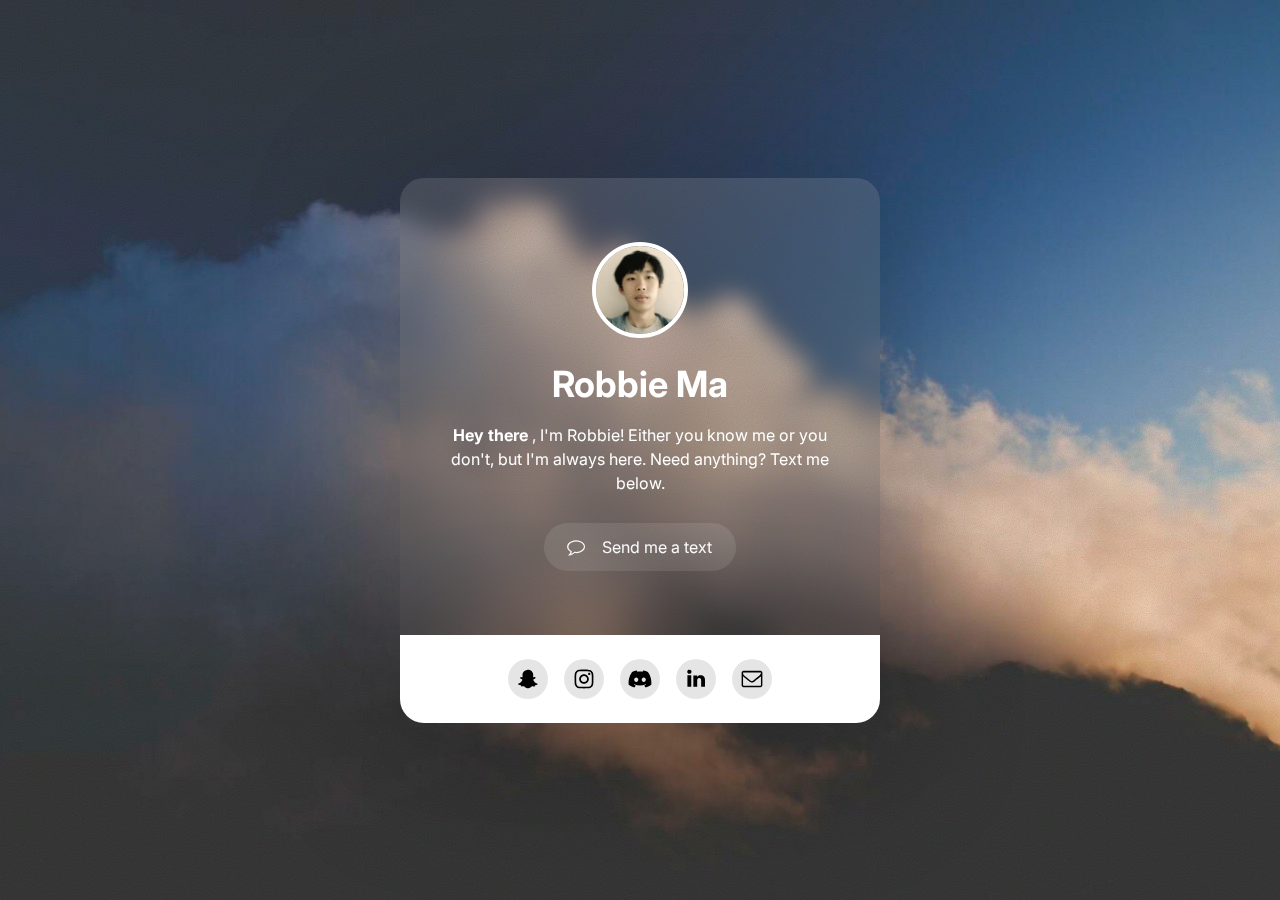
==== index.html @ 4093284e "Add files via upload" ====
<!DOCTYPE HTML>
<html lang="en">
    <head>
        <title>Robbie ma</title>
        <meta charset="utf-8"/>
        <meta name="viewport" content="width=device-width,initial-scale=1"/>
        <meta name="color-scheme" content="light only"/>
        <meta name="description" content="Robbie&#039;s School Website"/>
        <meta property="og:site_name" content="Robbie ma"/>
        <meta property="og:title" content="Robbie ma"/>
        <meta property="og:type" content="website"/>
        <meta property="og:description" content="Robbie&#039;s School Website"/>
        <meta property="og:image" content="https://robbiema.carrd.co/assets/images/card.jpg?v=70830149"/>
        <meta property="og:image:type" content="image/jpeg"/>
        <meta property="og:image:width" content="1280"/>
        <meta property="og:image:height" content="800"/>
        <meta property="og:url" content="https://robbiema.carrd.co"/>
        <meta property="twitter:card" content="summary_large_image"/>
        <link rel="canonical" href="https://robbiema.carrd.co"/>
        <link href="https://fonts.googleapis.com/css2?display=swap&family=Inter:ital,wght@0,400;0,700;0,900;1,400;1,700;1,900" rel="stylesheet" type="text/css"/>
        <style>
            html,body,div,span,applet,object,iframe,h1,h2,h3,h4,h5,h6,p,blockquote,pre,a,abbr,acronym,address,big,cite,code,del,dfn,em,img,ins,kbd,q,s,samp,small,strike,strong,sub,sup,tt,var,b,u,i,center,dl,dt,dd,ol,ul,li,fieldset,form,label,legend,table,caption,tbody,tfoot,thead,tr,th,td,article,aside,canvas,details,embed,figure,figcaption,footer,header,hgroup,menu,nav,output,ruby,section,summary,time,mark,audio,video {
                margin: 0;
                padding: 0;
                border: 0;
                font-size: 100%;
                font: inherit;
                vertical-align: baseline;
            }

            article,aside,details,figcaption,figure,footer,header,hgroup,menu,nav,section {
                display: block;
            }

            body {
                line-height: 1;
            }

            ol,ul {
                list-style: none;
            }

            blockquote,q {
                quotes: none;
            }

            blockquote:before,blockquote:after,q:before,q:after {
                content: '';
                content: none;
            }

            table {
                border-collapse: collapse;
                border-spacing: 0;
            }

            body {
                -webkit-text-size-adjust: none
            }

            mark {
                background-color: transparent;
                color: inherit
            }

            input::-moz-focus-inner {
                border: 0;
                padding: 0
            }

            input[type="text"],input[type="email"],select,textarea {
                -moz-appearance: none;
                -webkit-appearance: none;
                -ms-appearance: none;
                appearance: none
            }

            *, *:before, *:after {
                box-sizing: border-box;
            }

            body {
                line-height: 1.0;
                min-height: var(--viewport-height);
                min-width: 320px;
                overflow-x: hidden;
                word-wrap: break-word;
            }

            body:before {
                content: '';
                display: block;
                background-attachment: scroll;
                height: var(--background-height);
                left: 0;
                pointer-events: none;
                position: fixed;
                top: 0;
                transform: scale(1);
                width: 100vw;
                z-index: 0;
                background-image: url('data:image/svg+xml;charset=utf8,%3Csvg%20viewBox%3D%220%200%20512%20512%22%20width%3D%22512%22%20height%3D%22512%22%20version%3D%221.1%22%20xmlns%3D%22http%3A%2F%2Fwww.w3.org%2F2000%2Fsvg%22%3E%20%3Cfilter%20id%3D%22noise%22%3E%20%3CfeTurbulence%20type%3D%22fractalNoise%22%20baseFrequency%3D%220.875%22%20result%3D%22noise%22%20%2F%3E%20%3CfeColorMatrix%20type%3D%22matrix%22%20values%3D%220.21875%200%200%200%200%200%200.21875%200%200%200%200%200%200.21875%200%200%200%200%200%200.30859375%200%22%20%2F%3E%20%3C%2Ffilter%3E%20%3Crect%20filter%3D%22url%28%23noise%29%22%20x%3D%220%22%20y%3D%220%22%20width%3D%22512%22%20height%3D%22512%22%20fill%3D%22transparent%22%20opacity%3D%221%22%20%2F%3E%3C%2Fsvg%3E'), url('bg.jpg');
                background-size: 512px, cover;
                background-position: center, center;
                background-repeat: repeat, no-repeat;
                background-color: #FFFFFF;
            }

            body:after {
                background-color: #788281;
                content: '';
                display: block;
                height: 100%;
                left: 0;
                opacity: 0;
                pointer-events: none;
                position: fixed;
                top: 0;
                transform: scale(1);
                transition: opacity 1s ease-in-out 0.875s, visibility 1s 0.875s;
                visibility: hidden;
                width: 100%;
                z-index: 1;
            }

            body.is-loading:after {
                opacity: 1;
                visibility: visible;
            }

            :root {
                --background-height: 100vh;
                --site-language-alignment: left;
                --site-language-direction: ltr;
                --site-language-flex-alignment: flex-start;
                --site-language-indent-left: 1;
                --site-language-indent-right: 0;
                --site-language-margin-left: 0;
                --site-language-margin-right: auto;
                --viewport-height: 100vh;
            }

            html {
                font-size: 16pt;
            }

            u {
                text-decoration: underline;
            }

            strong {
                color: inherit;
                font-weight: bolder;
            }

            em {
                font-style: italic;
            }

            code {
                background-color: rgba(144,144,144,0.25);
                border-radius: 0.25em;
                font-family: 'Lucida Console', 'Courier New', monospace;
                font-size: 0.9em;
                font-weight: normal;
                letter-spacing: 0;
                margin: 0 0.25em;
                padding: 0.25em 0.5em;
                text-indent: 0;
            }

            mark {
                background-color: rgba(144,144,144,0.25);
            }

            spoiler-text {
                -webkit-text-stroke: 0;
                background-color: rgba(32,32,32,0.75);
                text-shadow: none;
                text-stroke: 0;
                color: transparent;
                cursor: pointer;
                transition: color 0.1s ease-in-out;
            }

            spoiler-text.active {
                color: #FFFFFF;
                cursor: text;
            }

            s {
                text-decoration: line-through;
            }

            sub {
                font-size: smaller;
                vertical-align: sub;
            }

            sup {
                font-size: smaller;
                vertical-align: super;
            }

            a {
                color: inherit;
                text-decoration: underline;
                transition: color 0.25s ease;
            }

            a[onclick]:not([href]) {
                cursor: pointer;
            }

            unloaded-script {
                display: none;
            }

            #wrapper {
                -webkit-overflow-scrolling: touch;
                align-items: center;
                display: flex;
                flex-direction: column;
                justify-content: center;
                min-height: var(--viewport-height);
                overflow: hidden;
                position: relative;
                z-index: 2;
            }

            #main {
                --alignment: center;
                --flex-alignment: center;
                --indent-left: 1;
                --indent-right: 1;
                --margin-left: auto;
                --margin-right: auto;
                --border-radius-tl: 0;
                --border-radius-tr: 0;
                --border-radius-br: 0;
                --border-radius-bl: 0;
                align-items: center;
                display: flex;
                flex-grow: 0;
                flex-shrink: 0;
                justify-content: center;
                max-width: 100%;
                position: relative;
                text-align: var(--alignment);
                z-index: 1;
                transform: perspective(1000px) rotateY(0deg);
                transform-origin: 50% 50%;
                transition: opacity 1s ease 0s,transform 1s ease 0s;
            }

            #main > .inner {
                --padding-horizontal: 3rem;
                --padding-vertical: 3rem;
                --spacing: 1.5rem;
                --width: 36rem;
                border-radius: var(--border-radius-tl) var(--border-radius-tr) var(--border-radius-br) var(--border-radius-bl);
                max-width: 100%;
                position: relative;
                width: var(--width);
                z-index: 1;
                padding: var(--padding-vertical) var(--padding-horizontal);
            }

            #main > .inner > * {
                margin-top: var(--spacing);
                margin-bottom: var(--spacing);
            }

            #main > .inner > :first-child {
                margin-top: 0 !important;
            }

            #main > .inner > :last-child {
                margin-bottom: 0 !important;
            }

            #main > .inner > .full {
                margin-left: calc(var(--padding-horizontal) * -1);
                max-width: calc(100% + calc(var(--padding-horizontal) * 2) + 0.4725px);
                width: calc(100% + calc(var(--padding-horizontal) * 2) + 0.4725px);
            }

            #main > .inner > .full:first-child {
                border-top-left-radius: inherit;
                border-top-right-radius: inherit;
                margin-top: calc(var(--padding-vertical) * -1) !important;
            }

            #main > .inner > .full:last-child {
                border-bottom-left-radius: inherit;
                border-bottom-right-radius: inherit;
                margin-bottom: calc(var(--padding-vertical) * -1) !important;
            }

            #main > .inner > .full.screen {
                border-radius: 0 !important;
                max-width: 100vw;
                position: relative;
                width: 100vw;
                left: 50%;
                margin-left: -50vw;
                right: auto;
            }

            body.is-loading #main {
                opacity: 0;
                transform: perspective(1000px) rotateY(9deg);
            }

            body #wrapper:after {
                background-position: center;
                background-repeat: no-repeat;
                background-size: contain;
                content: '';
                display: block;
                height: 6.25rem;
                left: calc(50% - 3.125rem);
                opacity: 0;
                pointer-events: none;
                position: fixed;
                top: calc(50% - 3.125rem);
                transition: opacity 1s ease, visibility 1s;
                visibility: hidden;
                width: 6.25rem;
                z-index: 100000;
            }

            body.is-loading {
                pointer-events: none;
            }

            body.is-loading.with-loader #wrapper:after {
                background-image: url('[data-uri]');
                opacity: 1;
                transform: scale(1.0);
                visibility: visible;
            }

            body.is-playing.with-loader #wrapper:after {
                opacity: 0;
                transform: scale(0.5);
                transition: opacity 0.25s ease, transform 0.75s ease, visibility 0.25s;
                visibility: hidden;
            }

            body.is-instant #main, body.is-instant #main > .inner > *,body.is-instant #main > .inner > section > * {
                transition: none !important;
            }

            body.is-instant:after {
                display: none !important;
                transition: none !important;
            }

            .image {
                display: block;
                line-height: 0;
                max-width: 100%;
                position: relative;
            }

            .image .frame {
                -webkit-backface-visibility: hidden;
                -webkit-transform: translate3d(0, 0, 0);
                display: inline-block;
                max-width: 100%;
                overflow: hidden;
                vertical-align: top;
                width: 100%;
            }

            .image .frame img {
                border-radius: 0 !important;
                max-width: 100%;
                vertical-align: top;
                width: inherit;
            }

            .image.full .frame {
                display: block;
            }

            .image.full:first-child .frame {
                border-top-left-radius: inherit;
                border-top-right-radius: inherit;
            }

            .image.full:last-child .frame {
                border-bottom-left-radius: inherit;
                border-bottom-right-radius: inherit;
            }

            #image01:not(:first-child) {
                margin-top: 1.5rem !important;
            }

            #image01:not(:last-child) {
                margin-bottom: 1.5rem !important;
            }

            #image01 .frame {
                width: 6rem;
                border-radius: 100%;
                border-color: #FFFFFF;
                border-style: solid;
                border-width: 4px;
                transition: none;
            }

            #image01 .frame img {
                transition: none;
            }

            h1, h2, h3, p {
                direction: var(--site-language-direction);
                position: relative;
            }

            h1 span.p, h2 span.p, h3 span.p, p span.p {
                display: block;
                position: relative;
            }

            h1 span[style], h2 span[style], h3 span[style], p span[style], h1 strong, h2 strong, h3 strong, p strong, h1 a, h2 a, h3 a, p a, h1 code, h2 code, h3 code, p code, h1 mark, h2 mark, h3 mark, p mark, h1 spoiler-text, h2 spoiler-text, h3 spoiler-text, p spoiler-text {
                -webkit-text-fill-color: currentcolor;
            }

            #text01 {
                color: #FFFFFF;
                font-family: 'Inter', sans-serif;
                font-size: 2.25em;
                line-height: 1.25;
                font-weight: 700;
            }

            #text01 a {
                text-decoration: underline;
            }

            #text01 a:hover {
                text-decoration: none;
            }

            #text01 span.p:nth-child(n + 2) {
                margin-top: 1rem;
            }

            #text02 {
                color: #FFFFFF;
                font-family: 'Inter', sans-serif;
                font-size: 1em;
                line-height: 1.5;
                font-weight: 400;
            }

            #text02 a {
                text-decoration: underline;
            }

            #text02 a:hover {
                text-decoration: none;
            }

            #text02 span.p:nth-child(n + 2) {
                margin-top: 1rem;
            }

            .buttons {
                cursor: default;
                display: flex;
                justify-content: var(--flex-alignment);
                letter-spacing: 0;
                padding: 0;
            }

            .buttons li {
                max-width: 100%;
                text-align: var(--alignment);
            }

            .buttons li a {
                align-items: center;
                justify-content: center;
                max-width: 100%;
                text-align: center;
                text-decoration: none;
                vertical-align: middle;
                white-space: nowrap;
            }

            #buttons01 {
                gap: 1rem;
                flex-direction: column;
                flex-wrap: nowrap;
            }

            #buttons01:not(:first-child) {
                margin-top: 1.75rem !important;
            }

            #buttons01:not(:last-child) {
                margin-bottom: 1.75rem !important;
            }

            #buttons01 li a {
                display: inline-flex;
                width: auto;
                height: 3rem;
                line-height: 3rem;
                padding: 0 1.5rem;
                vertical-align: middle;
                font-family: 'Inter', sans-serif;
                font-size: 1em;
                font-weight: 400;
                border-radius: 2.5rem;
                transition: transform 0.25s ease, color 0.25s ease, background-color 0.25s ease, border-color 0.25s ease;
            }

            #buttons01 li a svg {
                display: block;
                fill: #FFFFFF;
                flex-grow: 0;
                flex-shrink: 0;
                height: 100%;
                min-width: 16px;
                width: 1.25em;
                margin-left: -0.125em;
                margin-right: calc(1rem + 0rem);
                transition: fill 0.25s ease;
            }

            #buttons01 li a .label {
                direction: var(--site-language-direction);
                overflow: hidden;
            }

            #buttons01 .button {
                background-color: rgba(255,255,255,0.102);
                color: #FFFFFF;
            }

            #buttons01 .button:hover {
                background-color: rgba(255,255,255,0.18) !important;
            }

            #buttons01 li a:hover {
                transform: scale(1.025);
            }

            .icons {
                display: flex;
                flex-wrap: wrap;
                justify-content: var(--flex-alignment);
                letter-spacing: 0;
                padding: 0;
            }

            .icons li {
                position: relative;
                z-index: 1;
            }

            .icons li a {
                align-items: center;
                display: flex;
                justify-content: center;
            }

            .icons li a svg {
                display: block;
                position: relative;
            }

            .icons li a + svg {
                display: block;
                height: 100%;
                left: 0;
                pointer-events: none;
                position: absolute;
                top: 0;
                width: 100%;
                z-index: -1;
            }

            .icons li a .label {
                display: none;
            }

            #icons01 {
                font-size: 1.25em;
                gap: 1rem;
            }

            #icons01 li a {
                border-radius: 100%;
                height: 2em;
                width: 2em;
                transition: transform 0.25s ease, color 0.25s ease, background-color 0.25s ease, border-color 0.25s ease;
            }

            #icons01 li a svg {
                height: 60%;
                width: 60%;
                transition: fill 0.25s ease;
            }

            #icons01 a {
                background-color: rgba(0,0,0,0.102);
            }

            #icons01 a svg {
                fill: #000000;
            }

            #icons01 a:hover {
                background-color: rgba(0,0,0,0.188) !important;
            }

            #icons01 li a + svg {
                transition: transform 0.25s ease, fill 0.25s ease, stroke 0.25s ease;
            }

            #icons01 li a:hover {
                transform: scale(1.1125);
            }

            #icons01 li a:hover + svg {
                transform: scale(1.1125);
            }

            .container {
                position: relative;
            }

            .container > .wrapper {
                vertical-align: top;
                position: relative;
                max-width: 100%;
                border-radius: inherit;
            }

            .container > .wrapper > .inner {
                vertical-align: top;
                position: relative;
                max-width: 100%;
                border-radius: inherit;
                text-align: var(--alignment);
            }

            #main .container.full:first-child > .wrapper {
                border-top-left-radius: inherit;
                border-top-right-radius: inherit;
            }

            #main .container.full:last-child > .wrapper {
                border-bottom-left-radius: inherit;
                border-bottom-right-radius: inherit;
            }

            #main .container.full:first-child > .wrapper > .inner {
                border-top-left-radius: inherit;
                border-top-right-radius: inherit;
            }

            #main .container.full:last-child > .wrapper > .inner {
                border-bottom-left-radius: inherit;
                border-bottom-right-radius: inherit;
            }

            #container01 {
                display: flex;
                width: 100%;
                align-items: center;
                justify-content: center;
                background-image: url('data:image/svg+xml;charset=utf8,%3Csvg%20viewBox%3D%220%200%20512%20512%22%20width%3D%22512%22%20height%3D%22512%22%20version%3D%221.1%22%20xmlns%3D%22http%3A%2F%2Fwww.w3.org%2F2000%2Fsvg%22%3E%20%3Cfilter%20id%3D%22noise%22%3E%20%3CfeTurbulence%20type%3D%22fractalNoise%22%20baseFrequency%3D%220.875%22%20result%3D%22noise%22%20%2F%3E%20%3CfeColorMatrix%20type%3D%22matrix%22%20values%3D%220.21875%200%200%200%200%200%200.21875%200%200%200%200%200%200.21875%200%200%200%200%200%200.30859375%200%22%20%2F%3E%20%3C%2Ffilter%3E%20%3Crect%20filter%3D%22url%28%23noise%29%22%20x%3D%220%22%20y%3D%220%22%20width%3D%22512%22%20height%3D%22512%22%20fill%3D%22transparent%22%20opacity%3D%221%22%20%2F%3E%3C%2Fsvg%3E'), linear-gradient(0deg, rgba(46,46,46,0.212) 50%, rgba(227,227,227,0.102) 100%);
                background-size: 512px, cover;
                background-position: center, 0% 0%;
                background-repeat: repeat, repeat;
                -webkit-backdrop-filter: blur(0.75rem);
                backdrop-filter: blur(0.75rem);
                box-shadow: 0rem 1.375rem 10rem 0rem rgba(0,0,0,0.31);
                border-top-left-radius: 1.5rem;
                border-top-right-radius: 1.5rem;
            }

            #container01:not(:last-child) {
                margin-bottom: 0rem !important;
            }

            #container01 > .wrapper > .inner {
                --gutters: 2rem;
                --padding-horizontal: 3rem;
                --padding-vertical: 4rem;
                --spacing: 1rem;
                padding: var(--padding-vertical) var(--padding-horizontal);
                border-top-left-radius: calc(1.5rem - 1px);
                border-top-right-radius: calc(1.5rem - 1px);
            }

            #container01 > .wrapper {
                max-width: 30rem;
                width: 100%;
            }

            #container01.default > .wrapper > .inner > * {
                margin-bottom: var(--spacing);
                margin-top: var(--spacing);
            }

            #container01.default > .wrapper > .inner > *:first-child {
                margin-top: 0 !important;
            }

            #container01.default > .wrapper > .inner > *:last-child {
                margin-bottom: 0 !important;
            }

            #container01.columns > .wrapper > .inner {
                flex-wrap: wrap;
                display: flex;
                align-items: flex-start;
            }

            #container01.columns > .wrapper > .inner > * {
                flex-grow: 0;
                flex-shrink: 0;
                max-width: 100%;
                text-align: var(--alignment);
                padding: 0 0 0 var(--gutters);
            }

            #container01.columns > .wrapper > .inner > * > * {
                margin-bottom: var(--spacing);
                margin-top: var(--spacing);
            }

            #container01.columns > .wrapper > .inner > * > *:first-child {
                margin-top: 0 !important;
            }

            #container01.columns > .wrapper > .inner > * > *:last-child {
                margin-bottom: 0 !important;
            }

            #container01.columns > .wrapper > .inner > *:first-child {
                margin-left: calc(var(--gutters) * -1);
            }

            #container01.default > .wrapper > .inner > .full {
                margin-left: calc(var(--padding-horizontal) * -1);
                max-width: none !important;
                width: calc(100% + (var(--padding-horizontal) * 2) + 0.4725px);
            }

            #container01.default > .wrapper > .inner > .full:first-child {
                margin-top: calc(var(--padding-vertical) * -1) !important;
                border-top-left-radius: inherit;
                border-top-right-radius: inherit;
            }

            #container01.default > .wrapper > .inner > .full:last-child {
                margin-bottom: calc(var(--padding-vertical) * -1) !important;
                border-bottom-left-radius: inherit;
                border-bottom-right-radius: inherit;
            }

            #container01.columns > .wrapper > .inner > div > .full {
                margin-left: calc(var(--gutters) * -0.5);
                max-width: none !important;
                width: calc(100% + var(--gutters) + 0.4725px);
            }

            #container01.columns > .wrapper > .inner > div:first-child > .full {
                margin-left: calc(var(--padding-horizontal) * -1);
                width: calc(100% + var(--padding-horizontal) + calc(var(--gutters) * 0.5) + 0.4725px);
            }

            #container01.columns > .wrapper > .inner > div:last-child > .full {
                width: calc(100% + var(--padding-horizontal) + calc(var(--gutters) * 0.5) + 0.4725px);
            }

            #container01.columns > .wrapper > .inner > div > .full:first-child {
                margin-top: calc(var(--padding-vertical) * -1) !important;
            }

            #container01.columns > .wrapper > .inner > div > .full:last-child {
                margin-bottom: calc(var(--padding-vertical) * -1) !important;
            }

            #container01.columns > .wrapper > .inner > div:first-child, #container01.columns > .wrapper > .inner > div:first-child > .full:first-child {
                border-top-left-radius: inherit;
            }

            #container01.columns > .wrapper > .inner > div:last-child, #container01.columns > .wrapper > .inner > div:last-child > .full:first-child {
                border-top-right-radius: inherit;
            }

            #container01.columns > .wrapper > .inner > .full {
                align-self: stretch;
            }

            #container01.columns > .wrapper > .inner > .full:first-child {
                border-bottom-left-radius: inherit;
                border-top-left-radius: inherit;
            }

            #container01.columns > .wrapper > .inner > .full:last-child {
                border-bottom-right-radius: inherit;
                border-top-right-radius: inherit;
            }

            #container01.columns > .wrapper > .inner > .full > .full:first-child:last-child {
                border-radius: inherit;
                height: calc(100% + (var(--padding-vertical) * 2));
            }

            #container01.columns > .wrapper > .inner > .full > .full:first-child:last-child > * {
                border-radius: inherit;
                height: 100%;
                position: absolute;
                width: 100%;
            }

            #container02 {
                display: flex;
                width: 100%;
                align-items: center;
                justify-content: center;
                background-color: #FFFFFF;
                box-shadow: 0rem 1.375rem 10rem 0rem rgba(0,0,0,0.31);
                border-bottom-left-radius: 1.5rem;
                border-bottom-right-radius: 1.5rem;
            }

            #container02:not(:first-child) {
                margin-top: 0rem !important;
            }

            #container02 > .wrapper > .inner {
                --gutters: 2rem;
                --padding-horizontal: 3rem;
                --padding-vertical: 1.5rem;
                --spacing: 1rem;
                padding: var(--padding-vertical) var(--padding-horizontal);
                border-bottom-left-radius: calc(1.5rem - 1px);
                border-bottom-right-radius: calc(1.5rem - 1px);
            }

            #container02 > .wrapper {
                max-width: 100%;
                width: 100%;
            }

            #container02.default > .wrapper > .inner > * {
                margin-bottom: var(--spacing);
                margin-top: var(--spacing);
            }

            #container02.default > .wrapper > .inner > *:first-child {
                margin-top: 0 !important;
            }

            #container02.default > .wrapper > .inner > *:last-child {
                margin-bottom: 0 !important;
            }

            #container02.columns > .wrapper > .inner {
                flex-wrap: wrap;
                display: flex;
                align-items: flex-start;
            }

            #container02.columns > .wrapper > .inner > * {
                flex-grow: 0;
                flex-shrink: 0;
                max-width: 100%;
                text-align: var(--alignment);
                padding: 0 0 0 var(--gutters);
            }

            #container02.columns > .wrapper > .inner > * > * {
                margin-bottom: var(--spacing);
                margin-top: var(--spacing);
            }

            #container02.columns > .wrapper > .inner > * > *:first-child {
                margin-top: 0 !important;
            }

            #container02.columns > .wrapper > .inner > * > *:last-child {
                margin-bottom: 0 !important;
            }

            #container02.columns > .wrapper > .inner > *:first-child {
                margin-left: calc(var(--gutters) * -1);
            }

            #container02.default > .wrapper > .inner > .full {
                margin-left: calc(var(--padding-horizontal) * -1);
                max-width: none !important;
                width: calc(100% + (var(--padding-horizontal) * 2) + 0.4725px);
            }

            #container02.default > .wrapper > .inner > .full:first-child {
                margin-top: calc(var(--padding-vertical) * -1) !important;
                border-top-left-radius: inherit;
                border-top-right-radius: inherit;
            }

            #container02.default > .wrapper > .inner > .full:last-child {
                margin-bottom: calc(var(--padding-vertical) * -1) !important;
                border-bottom-left-radius: inherit;
                border-bottom-right-radius: inherit;
            }

            #container02.columns > .wrapper > .inner > div > .full {
                margin-left: calc(var(--gutters) * -0.5);
                max-width: none !important;
                width: calc(100% + var(--gutters) + 0.4725px);
            }

            #container02.columns > .wrapper > .inner > div:first-child > .full {
                margin-left: calc(var(--padding-horizontal) * -1);
                width: calc(100% + var(--padding-horizontal) + calc(var(--gutters) * 0.5) + 0.4725px);
            }

            #container02.columns > .wrapper > .inner > div:last-child > .full {
                width: calc(100% + var(--padding-horizontal) + calc(var(--gutters) * 0.5) + 0.4725px);
            }

            #container02.columns > .wrapper > .inner > div > .full:first-child {
                margin-top: calc(var(--padding-vertical) * -1) !important;
            }

            #container02.columns > .wrapper > .inner > div > .full:last-child {
                margin-bottom: calc(var(--padding-vertical) * -1) !important;
            }

            #container02.columns > .wrapper > .inner > div:first-child, #container02.columns > .wrapper > .inner > div:first-child > .full:first-child {
                border-top-left-radius: inherit;
            }

            #container02.columns > .wrapper > .inner > div:last-child, #container02.columns > .wrapper > .inner > div:last-child > .full:first-child {
                border-top-right-radius: inherit;
            }

            #container02.columns > .wrapper > .inner > .full {
                align-self: stretch;
            }

            #container02.columns > .wrapper > .inner > .full:first-child {
                border-bottom-left-radius: inherit;
                border-top-left-radius: inherit;
            }

            #container02.columns > .wrapper > .inner > .full:last-child {
                border-bottom-right-radius: inherit;
                border-top-right-radius: inherit;
            }

            #container02.columns > .wrapper > .inner > .full > .full:first-child:last-child {
                border-radius: inherit;
                height: calc(100% + (var(--padding-vertical) * 2));
            }

            #container02.columns > .wrapper > .inner > .full > .full:first-child:last-child > * {
                border-radius: inherit;
                height: 100%;
                position: absolute;
                width: 100%;
            }


            @media (max-width: 1920px) {
            }

            @media (max-width: 1680px) {
                html {
                    font-size: 12pt;
                }
            }

            @media (max-width: 1280px) {
                html {
                    font-size: 12pt;
                }
            }

            @media (max-width: 1024px) {
            }

            @media (max-width: 980px) {
                html {
                    font-size: 10pt;
                }
            }

            @media (max-width: 736px) {
                html {
                    font-size: 11pt;
                }

                #main > .inner {
                    --padding-horizontal: 1.5rem;
                    --padding-vertical: 1.5rem;
                    --spacing: 1.5rem;
                }

                #image01:not(:first-child) {
                    margin-top: 1.125rem !important;
                }

                #image01:not(:last-child) {
                    margin-bottom: 1.125rem !important;
                }

                #image01 .frame {
                    width: 6rem;
                }

                #text01 {
                    letter-spacing: 0rem;
                    width: 100%;
                    font-size: 2.25em;
                    line-height: 1.25;
                }

                #text02 {
                    letter-spacing: 0rem;
                    width: 100%;
                    font-size: 1em;
                    line-height: 1.5;
                }

                #buttons01 {
                    gap: 1rem;
                }

                #buttons01:not(:first-child) {
                    margin-top: 1.3125rem !important;
                }

                #buttons01:not(:last-child) {
                    margin-bottom: 1.3125rem !important;
                }

                #buttons01 li a {
                    letter-spacing: 0rem;
                    font-size: 1em;
                }

                #buttons01 li a svg {
                    width: 1.25em;
                }

                #icons01 {
                    font-size: 1.25em;
                    gap: 1rem;
                }

                #container01 {
                    --alignment: center;
                    --flex-alignment: center;
                    --indent-left: 1;
                    --indent-right: 1;
                    --margin-left: auto;
                    --margin-right: auto;
                    min-height: 27rem;
                }

                #container01:not(:last-child) {
                    margin-bottom: 0rem !important;
                }

                #container01 > .wrapper > .inner {
                    --gutters: 2rem;
                    --padding-horizontal: 2rem;
                    --padding-vertical: 3.5rem;
                    --spacing: 1rem;
                }

                #container01.columns > .wrapper > .inner {
                    flex-direction: column !important;
                    flex-wrap: nowrap !important;
                }

                #container01.columns > .wrapper > .inner > span {
                    height: 0;
                    margin-top: calc(var(--gutters) * -1);
                    pointer-events: none;
                    visibility: hidden;
                }

                #container01.columns > .wrapper > .inner > *:first-child {
                    margin-left: 0 !important;
                    padding-top: 0 !important;
                }

                #container01.columns > .wrapper > .inner > * {
                    padding: calc(var(--gutters) * 0.5) 0 !important;
                }

                #container01.columns > .wrapper > .inner > *:last-child {
                    padding-bottom: 0 !important;
                }

                #container01.columns > .wrapper > .inner > div > .full {
                    margin-left: calc(var(--padding-horizontal) * -1);
                    width: calc(100% + (var(--padding-horizontal) * 2) + 0.4725px);
                }

                #container01.columns > .wrapper > .inner > div:first-of-type > .full {
                    margin-left: calc(var(--padding-horizontal) * -1);
                    width: calc(100% + (var(--padding-horizontal) * 2) + 0.4725px);
                }

                #container01.columns > .wrapper > .inner > div:last-of-type > .full {
                    margin-left: calc(var(--padding-horizontal) * -1);
                    width: calc(100% + (var(--padding-horizontal) * 2) + 0.4725px);
                }

                #container01.columns > .wrapper > .inner > div > .full:first-child {
                    margin-top: calc(var(--gutters) * -0.5) !important;
                }

                #container01.columns > .wrapper > .inner > div > .full:last-child {
                    margin-bottom: calc(var(--gutters) * -0.5) !important;
                }

                #container01.columns > .wrapper > .inner > div:first-of-type > .full:first-child {
                    margin-top: calc(var(--padding-vertical) * -1) !important;
                }

                #container01.columns > .wrapper > .inner > div:last-of-type > .full:last-child {
                    margin-bottom: calc(var(--padding-vertical) * -1) !important;
                }

                #container01.columns > .wrapper > .inner > div:first-of-type, #container01.columns > .wrapper > .inner > div:first-of-type > .full:first-child {
                    border-top-left-radius: inherit;
                    border-top-right-radius: inherit;
                }

                #container01.columns > .wrapper > .inner > div:last-of-type, #container01.columns > .wrapper > .inner > div:last-of-type > .full:last-child {
                    border-bottom-left-radius: inherit;
                    border-bottom-right-radius: inherit;
                }

                #container01.columns > .wrapper > .inner > div:first-of-type, #container01.columns > .wrapper > .inner > div:first-of-type > .full:last-child {
                    border-bottom-left-radius: 0 !important;
                }

                #container01.columns > .wrapper > .inner > div:last-of-type, #container01.columns > .wrapper > .inner > div:last-of-type > .full:first-child {
                    border-top-right-radius: 0 !important;
                }

                #container01.columns > .wrapper > .inner > .full > .full:first-child:last-child {
                    height: auto;
                }

                #container01.columns > .wrapper > .inner > .full > .full:first-child:last-child > * {
                    height: auto;
                    position: relative;
                    width: auto;
                }

                #container02 {
                    --alignment: center;
                    --flex-alignment: center;
                    --indent-left: 1;
                    --indent-right: 1;
                    --margin-left: auto;
                    --margin-right: auto;
                }

                #container02:not(:first-child) {
                    margin-top: 0rem !important;
                }

                #container02 > .wrapper > .inner {
                    --gutters: 2rem;
                    --padding-horizontal: 2rem;
                    --padding-vertical: 1.5rem;
                    --spacing: 1rem;
                }

                #container02.columns > .wrapper > .inner {
                    flex-direction: column !important;
                    flex-wrap: nowrap !important;
                }

                #container02.columns > .wrapper > .inner > span {
                    height: 0;
                    margin-top: calc(var(--gutters) * -1);
                    pointer-events: none;
                    visibility: hidden;
                }

                #container02.columns > .wrapper > .inner > *:first-child {
                    margin-left: 0 !important;
                    padding-top: 0 !important;
                }

                #container02.columns > .wrapper > .inner > * {
                    padding: calc(var(--gutters) * 0.5) 0 !important;
                }

                #container02.columns > .wrapper > .inner > *:last-child {
                    padding-bottom: 0 !important;
                }

                #container02.columns > .wrapper > .inner > div > .full {
                    margin-left: calc(var(--padding-horizontal) * -1);
                    width: calc(100% + (var(--padding-horizontal) * 2) + 0.4725px);
                }

                #container02.columns > .wrapper > .inner > div:first-of-type > .full {
                    margin-left: calc(var(--padding-horizontal) * -1);
                    width: calc(100% + (var(--padding-horizontal) * 2) + 0.4725px);
                }

                #container02.columns > .wrapper > .inner > div:last-of-type > .full {
                    margin-left: calc(var(--padding-horizontal) * -1);
                    width: calc(100% + (var(--padding-horizontal) * 2) + 0.4725px);
                }

                #container02.columns > .wrapper > .inner > div > .full:first-child {
                    margin-top: calc(var(--gutters) * -0.5) !important;
                }

                #container02.columns > .wrapper > .inner > div > .full:last-child {
                    margin-bottom: calc(var(--gutters) * -0.5) !important;
                }

                #container02.columns > .wrapper > .inner > div:first-of-type > .full:first-child {
                    margin-top: calc(var(--padding-vertical) * -1) !important;
                }

                #container02.columns > .wrapper > .inner > div:last-of-type > .full:last-child {
                    margin-bottom: calc(var(--padding-vertical) * -1) !important;
                }

                #container02.columns > .wrapper > .inner > div:first-of-type, #container02.columns > .wrapper > .inner > div:first-of-type > .full:first-child {
                    border-top-left-radius: inherit;
                    border-top-right-radius: inherit;
                }

                #container02.columns > .wrapper > .inner > div:last-of-type, #container02.columns > .wrapper > .inner > div:last-of-type > .full:last-child {
                    border-bottom-left-radius: inherit;
                    border-bottom-right-radius: inherit;
                }

                #container02.columns > .wrapper > .inner > div:first-of-type, #container02.columns > .wrapper > .inner > div:first-of-type > .full:last-child {
                    border-bottom-left-radius: 0 !important;
                }

                #container02.columns > .wrapper > .inner > div:last-of-type, #container02.columns > .wrapper > .inner > div:last-of-type > .full:first-child {
                    border-top-right-radius: 0 !important;
                }

                #container02.columns > .wrapper > .inner > .full > .full:first-child:last-child {
                    height: auto;
                }

                #container02.columns > .wrapper > .inner > .full > .full:first-child:last-child > * {
                    height: auto;
                    position: relative;
                    width: auto;
                }
            }

            @media (max-width: 480px) {
                #main > .inner {
                    --spacing: 1.3125rem;
                }

                #container01 > .wrapper > .inner {
                    --spacing: 0.875rem;
                }

                #container02 > .wrapper > .inner {
                    --spacing: 0.875rem;
                }
            }

            @media (max-width: 360px) {
                #main > .inner {
                    --padding-horizontal: 1.125rem;
                    --padding-vertical: 1.125rem;
                    --spacing: 1.125rem;
                }

                #text01 {
                    font-size: 2em;
                }

                #text02 {
                    font-size: 1em;
                }

                #buttons01 {
                    gap: 0.75rem;
                }

                #icons01 {
                    gap: 0.75rem;
                }

                #container01 > .wrapper > .inner {
                    --gutters: 1.5rem;
                    --padding-horizontal: 1.5rem;
                    --padding-vertical: 2.625rem;
                    --spacing: 0.75rem;
                }

                #container01 {
                    min-height: 20.25rem;
                }

                #container02 > .wrapper > .inner {
                    --gutters: 1.5rem;
                    --padding-horizontal: 1.5rem;
                    --padding-vertical: 1.125rem;
                    --spacing: 0.75rem;
                }
            }
        </style>
        <noscript>
            <style>
                body {
                    overflow: auto !important;
                }

                body:after {
                    display: none !important;
                }

                #main > .inner {
                    opacity: 1.0 !important;
                }

                #main {
                    opacity: 1.0 !important;
                    transform: none !important;
                    transition: none !important;
                    filter: none !important;
                }
            </style>
        </noscript>
    </head>
    <body class="is-loading">
        <svg xmlns="http://www.w3.org/2000/svg" version="1.1" xmlns:xlink="http://www.w3.org/1999/xlink" viewBox="0 0 40 40" display="none" width="0" height="0">
            <symbol id="icon-3dc53231f6592396154e494d0058130c" viewBox="0 0 40 40">
                <path d="M35.7,13c-1.6-2-3.8-3.5-6.5-4.7c-2.8-1.1-5.8-1.7-9-1.7s-6.3,0.6-9,1.7C8.3,9.4,6.1,11,4.5,13 c-1.6,2-2.4,4.1-2.4,6.5c0,2,0.6,3.9,1.8,5.7c1.2,1.8,2.9,3.2,5,4.4c-0.1,0.5-0.3,1-0.5,1.5c-0.2,0.5-0.4,0.9-0.5,1.2 c-0.2,0.3-0.4,0.7-0.7,1c-0.3,0.4-0.5,0.6-0.6,0.8c-0.1,0.2-0.4,0.4-0.7,0.8c-0.3,0.4-0.5,0.6-0.6,0.7c0,0-0.1,0.1-0.2,0.2 C5,35.8,5,35.8,5,35.8L4.8,36c-0.1,0.1-0.1,0.2-0.1,0.2c0,0,0,0.1,0,0.2c0,0.1,0,0.2,0,0.2v0c0.1,0.2,0.2,0.4,0.3,0.6 c0.2,0.1,0.3,0.2,0.5,0.2h0.1C6.6,37.3,7.3,37.2,8,37c3.5-0.9,6.6-2.5,9.2-4.9c1,0.1,2,0.2,2.9,0.2c3.3,0,6.3-0.6,9-1.7 c2.8-1.1,4.9-2.7,6.5-4.7c1.6-2,2.4-4.1,2.4-6.5C38.1,17.1,37.3,14.9,35.7,13z M33.5,24.6c-1.4,1.6-3.3,2.8-5.7,3.8 c-2.4,0.9-4.9,1.4-7.7,1.4c-0.8,0-1.7-0.1-2.6-0.2l-1.1-0.1l-0.9,0.8c-1.6,1.4-3.5,2.6-5.5,3.4c0.6-1.1,1.1-2.2,1.4-3.5l0.5-1.9 l-1.7-1c-1.7-1-3.1-2.2-4-3.5c-1-1.4-1.4-2.8-1.4-4.3c0-1.8,0.7-3.5,2.1-5.1c1.4-1.6,3.3-2.8,5.7-3.8s4.9-1.4,7.7-1.4 s5.3,0.5,7.7,1.4s4.3,2.2,5.7,3.8c1.4,1.6,2.1,3.3,2.1,5.1C35.6,21.3,34.9,23,33.5,24.6z"/>
            </symbol>
            <symbol id="icon-d40fbd5030b2b0ec997f460e41e87026" viewBox="0 0 40 40">
                <path d="M18.5,4.8c-2.3,0.3-4,1.2-5.4,2.6c-2,2.1-2.5,3.9-2.2,8.4c0.1,0.8,0.1,1.4,0,1.4c-0.1,0.1-1.1,0-1.7-0.2 c-0.6-0.2-0.7-0.2-1.2-0.1c-0.4,0.1-0.6,0.2-0.9,0.5c-0.3,0.3-0.4,0.4-0.4,0.7c0,0.8,0.6,1.3,2.3,1.9c1.7,0.6,1.9,1.1,1.2,2.4 c-0.5,1.1-1.1,1.8-1.9,2.7c-1.2,1.2-2.4,2-3.9,2.3c-0.8,0.2-1.1,0.5-1,0.9c0,0.2,0.1,0.4,0.2,0.5c0.4,0.5,1.7,1.1,3.3,1.4 C7.6,30.4,8,30.5,8,30.5c0,0.1,0.1,0.4,0.2,0.8c0.3,1.1,0.5,1.3,1.7,1.1c1.8-0.3,2.9-0.2,3.8,0.2c0.2,0.1,0.9,0.5,1.6,1 c2,1.4,2.8,1.7,4.6,1.7s2.5-0.3,4.6-1.7c0.6-0.4,1.3-0.9,1.6-1c0.7-0.3,1.7-0.4,2.8-0.3c1.9,0.2,2,0.2,2.2,0 c0.1-0.1,0.3-0.4,0.3-0.6c0.3-1.3,0.3-1.3,0.8-1.3c0.2,0,0.8-0.1,1.3-0.3c1.5-0.4,2.3-0.8,2.5-1.4c0.3-0.7,0-1-1.1-1.3 c-2.4-0.6-4.3-2.3-5.7-5c-0.7-1.3-0.4-1.8,1.2-2.4c1.7-0.6,2.3-1.1,2.3-1.9c0-0.7-0.9-1.3-1.7-1.3c-0.2,0-0.6,0.1-0.9,0.2 c-0.6,0.2-1.4,0.3-1.5,0.2c0,0,0-0.7,0-1.6c0.1-1.6,0.1-3.6-0.1-4.5c-0.4-2.3-2.4-4.7-4.8-5.7c-1.2-0.5-2.2-0.7-3.7-0.7 C19.4,4.8,18.7,4.8,18.5,4.8L18.5,4.8z"/>
            </symbol>
            <symbol id="icon-85976685de3e4af37529a1ce5d57d2a7" viewBox="0 0 40 40">
                <path d="M20,7c4.2,0,4.7,0,6.3,0.1c1.5,0.1,2.3,0.3,3,0.5C30,8,30.5,8.3,31.1,8.9c0.5,0.5,0.9,1.1,1.2,1.8c0.2,0.5,0.5,1.4,0.5,3 C33,15.3,33,15.8,33,20s0,4.7-0.1,6.3c-0.1,1.5-0.3,2.3-0.5,3c-0.3,0.7-0.6,1.2-1.2,1.8c-0.5,0.5-1.1,0.9-1.8,1.2 c-0.5,0.2-1.4,0.5-3,0.5C24.7,33,24.2,33,20,33s-4.7,0-6.3-0.1c-1.5-0.1-2.3-0.3-3-0.5C10,32,9.5,31.7,8.9,31.1 C8.4,30.6,8,30,7.7,29.3c-0.2-0.5-0.5-1.4-0.5-3C7,24.7,7,24.2,7,20s0-4.7,0.1-6.3c0.1-1.5,0.3-2.3,0.5-3C8,10,8.3,9.5,8.9,8.9 C9.4,8.4,10,8,10.7,7.7c0.5-0.2,1.4-0.5,3-0.5C15.3,7.1,15.8,7,20,7z M20,4.3c-4.3,0-4.8,0-6.5,0.1c-1.6,0-2.8,0.3-3.8,0.7 C8.7,5.5,7.8,6,6.9,6.9C6,7.8,5.5,8.7,5.1,9.7c-0.4,1-0.6,2.1-0.7,3.8c-0.1,1.7-0.1,2.2-0.1,6.5s0,4.8,0.1,6.5 c0,1.6,0.3,2.8,0.7,3.8c0.4,1,0.9,1.9,1.8,2.8c0.9,0.9,1.7,1.4,2.8,1.8c1,0.4,2.1,0.6,3.8,0.7c1.6,0.1,2.2,0.1,6.5,0.1 s4.8,0,6.5-0.1c1.6-0.1,2.9-0.3,3.8-0.7c1-0.4,1.9-0.9,2.8-1.8c0.9-0.9,1.4-1.7,1.8-2.8c0.4-1,0.6-2.1,0.7-3.8 c0.1-1.6,0.1-2.2,0.1-6.5s0-4.8-0.1-6.5c-0.1-1.6-0.3-2.9-0.7-3.8c-0.4-1-0.9-1.9-1.8-2.8c-0.9-0.9-1.7-1.4-2.8-1.8 c-1-0.4-2.1-0.6-3.8-0.7C24.8,4.3,24.3,4.3,20,4.3L20,4.3L20,4.3z"/>
                <path d="M20,11.9c-4.5,0-8.1,3.7-8.1,8.1s3.7,8.1,8.1,8.1s8.1-3.7,8.1-8.1S24.5,11.9,20,11.9z M20,25.2c-2.9,0-5.2-2.3-5.2-5.2 s2.3-5.2,5.2-5.2s5.2,2.3,5.2,5.2S22.9,25.2,20,25.2z"/>
                <path d="M30.6,11.6c0,1-0.8,1.9-1.9,1.9c-1,0-1.9-0.8-1.9-1.9s0.8-1.9,1.9-1.9C29.8,9.7,30.6,10.5,30.6,11.6z"/>
            </symbol>
            <symbol id="icon-3b7eeeccbb457780f277fce4669f67a0" viewBox="0 0 40 40">
                <path d="M33.2,8.3c-2.5-1.1-5.1-1.9-7.9-2.4c-0.3,0.6-0.7,1.4-1,2c-2.9-0.4-5.8-0.4-8.7,0c-0.3-0.6-0.7-1.4-1-2 c-2.8,0.5-5.4,1.3-7.9,2.4c-5,7.2-6.3,14.2-5.6,21.1c3.3,2.3,6.5,3.8,9.6,4.7c0.8-1,1.5-2.1,2.1-3.3c-1.1-0.4-2.2-0.9-3.2-1.5 c0.3-0.2,0.5-0.4,0.8-0.6c6.3,2.8,13,2.8,19.2,0c0.3,0.2,0.5,0.4,0.8,0.6c-1,0.6-2.1,1.1-3.2,1.5c0.6,1.1,1.3,2.2,2.1,3.3 c3.1-0.9,6.3-2.4,9.6-4.7C39.7,21.4,37.5,14.4,33.2,8.3z M13.7,25.1c-1.9,0-3.4-1.7-3.4-3.7s1.5-3.7,3.4-3.7c1.9,0,3.5,1.7,3.4,3.7 C17.1,23.4,15.6,25.1,13.7,25.1z M26.3,25.1c-1.9,0-3.4-1.7-3.4-3.7s1.5-3.7,3.4-3.7c1.9,0,3.5,1.7,3.4,3.7 C29.7,23.4,28.2,25.1,26.3,25.1z"/>
            </symbol>
            <symbol id="icon-bf393d6ea48a4e69e1ed58a3563b94a5" viewBox="0 0 40 40">
                <path d="M12.1,13.8v19.1H5.7V13.8C5.7,13.8,12.1,13.8,12.1,13.8z M12.5,7.9c0,0.9-0.3,1.7-1,2.4c-0.7,0.6-1.5,0.9-2.6,0.9h0 c-1.1,0-1.9-0.3-2.5-0.9c-0.6-0.6-1-1.4-1-2.4c0-1,0.3-1.7,1-2.4S7.9,4.6,9,4.6s1.9,0.3,2.6,0.9S12.5,6.9,12.5,7.9z M35,22v11h-6.4 V22.7c0-1.4-0.3-2.4-0.8-3.2c-0.5-0.8-1.3-1.1-2.4-1.1c-0.8,0-1.5,0.2-2,0.7c-0.5,0.4-1,1-1.2,1.7c-0.1,0.4-0.2,0.9-0.2,1.6v10.7 h-6.4c0-5.1,0-9.3,0-12.5s0-5.1,0-5.7l0-0.9H22v2.8h0c0.3-0.4,0.5-0.8,0.8-1.1c0.3-0.3,0.6-0.6,1.1-1c0.5-0.4,1-0.6,1.7-0.8 c0.7-0.2,1.4-0.3,2.2-0.3c2.2,0,4,0.7,5.3,2.2C34.4,17,35,19.1,35,22L35,22z"/>
            </symbol>
            <symbol id="icon-c0646d28bbeb18e39eb973f96b44bd0f" viewBox="0 0 40 40">
                <path d="M34.9,30.5V15.6c-0.4,0.4-0.8,0.9-1.4,1.2c-3.4,2.7-6.2,4.8-8.2,6.6c-0.6,0.5-1.1,0.9-1.6,1.2c-0.4,0.3-0.9,0.6-1.7,0.9 c-0.7,0.3-1.4,0.5-2,0.5l0,0c-0.6,0-1.2-0.2-2-0.5c-0.7-0.3-1.2-0.6-1.7-0.9c-0.4-0.3-0.9-0.7-1.6-1.2c-2.1-1.7-4.8-3.8-8.2-6.6 c-0.5-0.4-0.9-0.8-1.4-1.2v14.9c0,0.2,0.1,0.3,0.2,0.4C5.7,31,5.9,31.1,6,31.1h28.4c0.2,0,0.3-0.1,0.4-0.2 C34.8,30.8,34.9,30.7,34.9,30.5L34.9,30.5z M34.9,10.2V9.7c0,0,0-0.1,0-0.2c0-0.1,0-0.2-0.1-0.2c-0.1,0-0.1,0-0.1-0.2 c0-0.1-0.1-0.2-0.2-0.1c-0.1,0-0.2,0-0.3,0H5.8C5.6,8.9,5.4,9,5.3,9.1C5.2,9.2,5.1,9.3,5.1,9.5c0,2.2,0.9,4,2.8,5.5 c2.5,2,5.1,4,7.7,6.1c0.1,0.1,0.3,0.2,0.7,0.5c0.4,0.3,0.6,0.5,0.9,0.7c0.2,0.2,0.5,0.4,0.8,0.6c0.3,0.2,0.7,0.4,0.9,0.5 c0.3,0.1,0.6,0.2,0.8,0.2l0,0c0.2,0,0.5-0.1,0.8-0.2c0.3-0.1,0.6-0.3,0.9-0.5c0.3-0.2,0.6-0.4,0.8-0.6c0.2-0.2,0.5-0.4,0.9-0.7 c0.4-0.3,0.6-0.5,0.6-0.5c2.7-2.1,5.3-4.2,7.7-6.1c0.7-0.5,1.4-1.2,2-2.2C34.6,11.8,34.9,11,34.9,10.2L34.9,10.2z M37.3,9.5v21 c0,0.8-0.3,1.6-0.9,2.2s-1.4,0.9-2.2,0.9H5.8c-0.8,0-1.6-0.3-2.2-0.9c-0.6-0.6-0.9-1.4-0.9-2.2v-21c0-0.8,0.3-1.6,0.9-2.2 s1.4-0.9,2.2-0.9h28.4c0.8,0,1.6,0.3,2.2,0.9S37.3,8.7,37.3,9.5z"/>
            </symbol>
        </svg>
        <div id="wrapper">
            <div id="main">
                <div class="inner">
                    <div id="container01" class="container default">
                        <div class="wrapper">
                            <div class="inner">
                                <div id="image01" class="image">
                                    <span class="frame">
                                        <img src="image01.jpg" alt=""/>
                                    </span>
                                </div>
                                <h1 id="text01">Robbie Ma</h1>
                                <p id="text02">
                                    <strong>Hey there</strong>
                                    , I'm Robbie! Either you know me or you don't, but I'm always here. Need anything? Text me below.
                                </p>
                                <ul id="buttons01" class="buttons">
                                    <li>
                                        <a href="sms:9408431257" class="button n01">
                                            <svg aria-labelledby="icon-title">
                                                <title id="icon-title">Message (Alt)</title>
                                                <use xlink:href="#icon-3dc53231f6592396154e494d0058130c"></use>
                                            </svg>
                                            <span class="label">Send me a text</span>
                                        </a>
                                    </li>
                                </ul>
                            </div>
                        </div>
                    </div>
                    <div id="container02" class="container default">
                        <div class="wrapper">
                            <div class="inner">
                                <ul id="icons01" class="icons">
                                    <li>
                                        <a class="n01" href="https://www.snapchat.com/add/robbieisgood">
                                            <svg aria-labelledby="icon-title">
                                                <title id="icon-title">Snapchat</title>
                                                <use xlink:href="#icon-d40fbd5030b2b0ec997f460e41e87026"></use>
                                            </svg>
                                            <span class="label">Snapchat</span>
                                        </a>
                                    </li>
                                    <li>
                                        <a class="n02" href="https://www.instagram.com/robbieisbetter/">
                                            <svg aria-labelledby="icon-title">
                                                <title id="icon-title">Instagram</title>
                                                <use xlink:href="#icon-85976685de3e4af37529a1ce5d57d2a7"></use>
                                            </svg>
                                            <span class="label">Instagram</span>
                                        </a>
                                    </li>
                                    <li>
                                        <a class="n03" href="https://discord.com/users/944099250814468146">
                                            <svg aria-labelledby="icon-title">
                                                <title id="icon-title">Discord</title>
                                                <use xlink:href="#icon-3b7eeeccbb457780f277fce4669f67a0"></use>
                                            </svg>
                                            <span class="label">Discord</span>
                                        </a>
                                    </li>
                                    <li>
                                        <a class="n04" href="https://www.linkedin.com/in/robbie-ma-dev/">
                                            <svg aria-labelledby="icon-title">
                                                <title id="icon-title">LinkedIn</title>
                                                <use xlink:href="#icon-bf393d6ea48a4e69e1ed58a3563b94a5"></use>
                                            </svg>
                                            <span class="label">LinkedIn</span>
                                        </a>
                                    </li>
                                    <li>
                                        <a class="n05" href="/cdn-cgi/l/email-protection#9be1f3fef5fce2eefaf5f6fadbf8fae9effee9edf2f7f7fee8f8f3f4f4f7e8b5f4e9fc">
                                            <svg aria-labelledby="icon-title">
                                                <title id="icon-title">Email</title>
                                                <use xlink:href="#icon-c0646d28bbeb18e39eb973f96b44bd0f"></use>
                                            </svg>
                                            <span class="label">Email</span>
                                        </a>
                                    </li>
                                </ul>
                            </div>
                        </div>
                    </div>
                </div>
            </div>
        </div>
        <script data-cfasync="false" src="/cdn-cgi/scripts/5c5dd728/cloudflare-static/email-decode.min.js"></script>
        <script>
            (function() {
                var on = addEventListener
                  , off = removeEventListener
                  , $ = function(q) {
                    return document.querySelector(q)
                }
                  , $$ = function(q) {
                    return document.querySelectorAll(q)
                }
                  , $body = document.body
                  , $inner = $('.inner')
                  , client = (function() {
                    var o = {
                        browser: 'other',
                        browserVersion: 0,
                        os: 'other',
                        osVersion: 0,
                        mobile: false,
                        canUse: null,
                        flags: {
                            lsdUnits: false,
                        },
                    }, ua = navigator.userAgent, a, i;
                    a = [['firefox', /Firefox\/([0-9\.]+)/], ['edge', /Edge\/([0-9\.]+)/], ['safari', /Version\/([0-9\.]+).+Safari/], ['chrome', /Chrome\/([0-9\.]+)/], ['chrome', /CriOS\/([0-9\.]+)/], ['ie', /Trident\/.+rv:([0-9]+)/]];
                    for (i = 0; i < a.length; i++) {
                        if (ua.match(a[i][1])) {
                            o.browser = a[i][0];
                            o.browserVersion = parseFloat(RegExp.$1);
                            break;
                        }
                    }
                    a = [['ios', /([0-9_]+) like Mac OS X/, function(v) {
                        return v.replace('_', '.').replace('_', '');
                    }
                    ], ['ios', /CPU like Mac OS X/, function(v) {
                        return 0
                    }
                    ], ['ios', /iPad; CPU/, function(v) {
                        return 0
                    }
                    ], ['android', /Android ([0-9\.]+)/, null], ['mac', /Macintosh.+Mac OS X ([0-9_]+)/, function(v) {
                        return v.replace('_', '.').replace('_', '');
                    }
                    ], ['windows', /Windows NT ([0-9\.]+)/, null], ['undefined', /Undefined/, null]];
                    for (i = 0; i < a.length; i++) {
                        if (ua.match(a[i][1])) {
                            o.os = a[i][0];
                            o.osVersion = parseFloat(a[i][2] ? (a[i][2])(RegExp.$1) : RegExp.$1);
                            break;
                        }
                    }
                    if (o.os == 'mac' && ('ontouchstart'in window) && ((screen.width == 1024 && screen.height == 1366) || (screen.width == 834 && screen.height == 1112) || (screen.width == 810 && screen.height == 1080) || (screen.width == 768 && screen.height == 1024)))
                        o.os = 'ios';
                    o.mobile = (o.os == 'android' || o.os == 'ios');
                    var _canUse = document.createElement('div');
                    o.canUse = function(property, value) {
                        var style;
                        style = _canUse.style;
                        if (!(property in style))
                            return false;
                        if (typeof value !== 'undefined') {
                            style[property] = value;
                            if (style[property] == '')
                                return false;
                        }
                        return true;
                    }
                    ;
                    o.flags.lsdUnits = o.canUse('width', '100dvw');
                    return o;
                }())
                  , ready = {
                    list: [],
                    add: function(f) {
                        this.list.push(f);
                    },
                    run: function() {
                        this.list.forEach( (f) => {
                            f();
                        }
                        );
                    },
                }
                  , trigger = function(t) {
                    dispatchEvent(new Event(t));
                }
                  , cssRules = function(selectorText) {
                    var ss = document.styleSheets, a = [], f = function(s) {
                        var r = s.cssRules, i;
                        for (i = 0; i < r.length; i++) {
                            if (r[i]instanceof CSSMediaRule && matchMedia(r[i].conditionText).matches)
                                (f)(r[i]);
                            else if (r[i]instanceof CSSStyleRule && r[i].selectorText == selectorText)
                                a.push(r[i]);
                        }
                    }, x, i;
                    for (i = 0; i < ss.length; i++)
                        f(ss[i]);
                    return a;
                }
                  , escapeHtml = function(s) {
                    if (s === '' || s === null || s === undefined)
                        return '';
                    var a = {
                        '&': '&amp;',
                        '<': '&lt;',
                        '>': '&gt;',
                        '"': '&quot;',
                        "'": '&#39;',
                    };
                    s = s.replace(/[&<>"']/g, function(x) {
                        return a[x];
                    });
                    return s;
                }
                  , thisHash = function() {
                    var h = location.hash ? location.hash.substring(1) : null, a;
                    if (!h)
                        return null;
                    if (h.match(/\?/)) {
                        a = h.split('?');
                        h = a[0];
                        history.replaceState(undefined, undefined, '#' + h);
                        window.location.search = a[1];
                    }
                    if (h.length > 0 && !h.match(/^[a-zA-Z]/))
                        h = 'x' + h;
                    if (typeof h == 'string')
                        h = h.toLowerCase();
                    return h;
                }
                  , scrollToElement = function(e, style, duration) {
                    var y, cy, dy, start, easing, offset, f;
                    if (!e)
                        y = 0;
                    else {
                        offset = (e.dataset.scrollOffset ? parseInt(e.dataset.scrollOffset) : 0) * parseFloat(getComputedStyle(document.documentElement).fontSize);
                        switch (e.dataset.scrollBehavior ? e.dataset.scrollBehavior : 'default') {
                        case 'default':
                        default:
                            y = e.offsetTop + offset;
                            break;
                        case 'center':
                            if (e.offsetHeight < window.innerHeight)
                                y = e.offsetTop - ((window.innerHeight - e.offsetHeight) / 2) + offset;
                            else
                                y = e.offsetTop - offset;
                            break;
                        case 'previous':
                            if (e.previousElementSibling)
                                y = e.previousElementSibling.offsetTop + e.previousElementSibling.offsetHeight + offset;
                            else
                                y = e.offsetTop + offset;
                            break;
                        }
                    }
                    if (!style)
                        style = 'smooth';
                    if (!duration)
                        duration = 750;
                    if (style == 'instant') {
                        window.scrollTo(0, y);
                        return;
                    }
                    start = Date.now();
                    cy = window.scrollY;
                    dy = y - cy;
                    switch (style) {
                    case 'linear':
                        easing = function(t) {
                            return t
                        }
                        ;
                        break;
                    case 'smooth':
                        easing = function(t) {
                            return t < .5 ? 4 * t * t * t : (t - 1) * (2 * t - 2) * (2 * t - 2) + 1
                        }
                        ;
                        break;
                    }
                    f = function() {
                        var t = Date.now() - start;
                        if (t >= duration)
                            window.scroll(0, y);
                        else {
                            window.scroll(0, cy + (dy * easing(t / duration)));
                            requestAnimationFrame(f);
                        }
                    }
                    ;
                    f();
                }
                  , scrollToTop = function() {
                    scrollToElement(null);
                }
                  , loadElements = function(parent) {
                    var a, e, x, i;
                    a = parent.querySelectorAll('iframe[data-src]:not([data-src=""])');
                    for (i = 0; i < a.length; i++) {
                        a[i].contentWindow.location.replace(a[i].dataset.src);
                        a[i].dataset.initialSrc = a[i].dataset.src;
                        a[i].dataset.src = '';
                    }
                    a = parent.querySelectorAll('video[autoplay]');
                    for (i = 0; i < a.length; i++) {
                        if (a[i].paused)
                            a[i].play();
                    }
                    e = parent.querySelector('[data-autofocus="1"]');
                    x = e ? e.tagName : null;
                    switch (x) {
                    case 'FORM':
                        e = e.querySelector('.field input, .field select, .field textarea');
                        if (e)
                            e.focus();
                        break;
                    default:
                        break;
                    }
                    a = parent.querySelectorAll('unloaded-script');
                    for (i = 0; i < a.length; i++) {
                        x = document.createElement('script');
                        x.setAttribute('data-loaded', '');
                        if (a[i].getAttribute('src'))
                            x.setAttribute('src', a[i].getAttribute('src'));
                        if (a[i].textContent)
                            x.textContent = a[i].textContent;
                        a[i].replaceWith(x);
                    }
                    x = new Event('loadelements');
                    a = parent.querySelectorAll('[data-unloaded]');
                    a.forEach( (element) => {
                        element.removeAttribute('data-unloaded');
                        element.dispatchEvent(x);
                    }
                    );
                }
                  , unloadElements = function(parent) {
                    var a, e, x, i;
                    a = parent.querySelectorAll('iframe[data-src=""]');
                    for (i = 0; i < a.length; i++) {
                        if (a[i].dataset.srcUnload === '0')
                            continue;
                        if ('initialSrc'in a[i].dataset)
                            a[i].dataset.src = a[i].dataset.initialSrc;
                        else
                            a[i].dataset.src = a[i].src;
                        a[i].contentWindow.location.replace('about:blank');
                    }
                    a = parent.querySelectorAll('video');
                    for (i = 0; i < a.length; i++) {
                        if (!a[i].paused)
                            a[i].pause();
                    }
                    e = $(':focus');
                    if (e)
                        e.blur();
                };
                window._scrollToTop = scrollToTop;
                var thisUrl = function() {
                    return window.location.href.replace(window.location.search, '').replace(/#$/, '');
                };
                var getVar = function(name) {
                    var a = window.location.search.substring(1).split('&'), b, k;
                    for (k in a) {
                        b = a[k].split('=');
                        if (b[0] == name)
                            return b[1];
                    }
                    return null;
                };
                var errors = {
                    handle: function(handler) {
                        window.onerror = function(message, url, line, column, error) {
                            (handler)(error.message);
                            return true;
                        }
                        ;
                    },
                    unhandle: function() {
                        window.onerror = null;
                    }
                };
                var loaderTimeout = setTimeout(function() {
                    $body.classList.add('with-loader');
                }, 500);
                var loadHandler = function() {
                    setTimeout(function() {
                        clearTimeout(loaderTimeout);
                        $body.classList.remove('is-loading');
                        $body.classList.add('is-playing');
                        setTimeout(function() {
                            $body.classList.remove('with-loader');
                            $body.classList.remove('is-playing');
                            $body.classList.add('is-ready');
                        }, 1875);
                    }, 100);
                };
                on('load', loadHandler);
                loadElements(document.body);
                var style, sheet, rule;
                style = document.createElement('style');
                style.appendChild(document.createTextNode(''));
                document.head.appendChild(style);
                sheet = style.sheet;
                if (client.mobile) {
                    (function() {
                        if (client.flags.lsdUnits) {
                            document.documentElement.style.setProperty('--viewport-height', '100svh');
                            document.documentElement.style.setProperty('--background-height', '100lvh');
                        } else {
                            var f = function() {
                                document.documentElement.style.setProperty('--viewport-height', window.innerHeight + 'px');
                                document.documentElement.style.setProperty('--background-height', (window.innerHeight + 250) + 'px');
                            };
                            on('load', f);
                            on('orientationchange', function() {
                                setTimeout(function() {
                                    (f)();
                                }, 100);
                            });
                        }
                    }
                    )();
                }
                if (client.os == 'android') {
                    (function() {
                        sheet.insertRule('body::after { }', 0);
                        rule = sheet.cssRules[0];
                        var f = function() {
                            rule.style.cssText = 'height: ' + (Math.max(screen.width, screen.height)) + 'px';
                        };
                        on('load', f);
                        on('orientationchange', f);
                        on('touchmove', f);
                    }
                    )();
                    $body.classList.add('is-touch');
                } else if (client.os == 'ios') {
                    if (client.osVersion <= 11)
                        (function() {
                            sheet.insertRule('body::after { }', 0);
                            rule = sheet.cssRules[0];
                            rule.style.cssText = '-webkit-transform: scale(1.0)';
                        }
                        )();
                    if (client.osVersion <= 11)
                        (function() {
                            sheet.insertRule('body.ios-focus-fix::before { }', 0);
                            rule = sheet.cssRules[0];
                            rule.style.cssText = 'height: calc(100% + 60px)';
                            on('focus', function(event) {
                                $body.classList.add('ios-focus-fix');
                            }, true);
                            on('blur', function(event) {
                                $body.classList.remove('ios-focus-fix');
                            }, true);
                        }
                        )();
                    $body.classList.add('is-touch');
                }
                var scrollEvents = {
                    items: [],
                    add: function(o) {
                        this.items.push({
                            element: o.element,
                            triggerElement: (('triggerElement'in o && o.triggerElement) ? o.triggerElement : o.element),
                            enter: ('enter'in o ? o.enter : null),
                            leave: ('leave'in o ? o.leave : null),
                            mode: ('mode'in o ? o.mode : 4),
                            threshold: ('threshold'in o ? o.threshold : 0.25),
                            offset: ('offset'in o ? o.offset : 0),
                            initialState: ('initialState'in o ? o.initialState : null),
                            state: false,
                        });
                    },
                    handler: function() {
                        var height, top, bottom, scrollPad;
                        if (client.os == 'ios') {
                            height = document.documentElement.clientHeight;
                            top = document.body.scrollTop + window.scrollY;
                            bottom = top + height;
                            scrollPad = 125;
                        } else {
                            height = document.documentElement.clientHeight;
                            top = document.documentElement.scrollTop;
                            bottom = top + height;
                            scrollPad = 0;
                        }
                        scrollEvents.items.forEach(function(item) {
                            var elementTop, elementBottom, viewportTop, viewportBottom, bcr, pad, state, a, b;
                            if (!item.enter && !item.leave)
                                return true;
                            if (!item.triggerElement)
                                return true;
                            if (item.triggerElement.offsetParent === null) {
                                if (item.state == true && item.leave) {
                                    item.state = false;
                                    (item.leave).apply(item.element);
                                    if (!item.enter)
                                        item.leave = null;
                                }
                                return true;
                            }
                            bcr = item.triggerElement.getBoundingClientRect();
                            elementTop = top + Math.floor(bcr.top);
                            elementBottom = elementTop + bcr.height;
                            if (item.initialState !== null) {
                                state = item.initialState;
                                item.initialState = null;
                            } else {
                                switch (item.mode) {
                                case 1:
                                default:
                                    state = (bottom > (elementTop - item.offset) && top < (elementBottom + item.offset));
                                    break;
                                case 2:
                                    a = (top + (height * 0.5));
                                    state = (a > (elementTop - item.offset) && a < (elementBottom + item.offset));
                                    break;
                                case 3:
                                    a = top + (height * (item.threshold));
                                    if (a - (height * 0.375) <= 0)
                                        a = 0;
                                    b = top + (height * (1 - item.threshold));
                                    if (b + (height * 0.375) >= document.body.scrollHeight - scrollPad)
                                        b = document.body.scrollHeight + scrollPad;
                                    state = (b > (elementTop - item.offset) && a < (elementBottom + item.offset));
                                    break;
                                case 4:
                                    pad = height * item.threshold;
                                    viewportTop = (top + pad);
                                    viewportBottom = (bottom - pad);
                                    if (Math.floor(top) <= pad)
                                        viewportTop = top;
                                    if (Math.ceil(bottom) >= (document.body.scrollHeight - pad))
                                        viewportBottom = bottom;
                                    if ((viewportBottom - viewportTop) >= (elementBottom - elementTop)) {
                                        state = ((elementTop >= viewportTop && elementBottom <= viewportBottom) || (elementTop >= viewportTop && elementTop <= viewportBottom) || (elementBottom >= viewportTop && elementBottom <= viewportBottom));
                                    } else
                                        state = ((viewportTop >= elementTop && viewportBottom <= elementBottom) || (elementTop >= viewportTop && elementTop <= viewportBottom) || (elementBottom >= viewportTop && elementBottom <= viewportBottom));
                                    break;
                                }
                            }
                            if (state != item.state) {
                                item.state = state;
                                if (item.state) {
                                    if (item.enter) {
                                        (item.enter).apply(item.element);
                                        if (!item.leave)
                                            item.enter = null;
                                    }
                                } else {
                                    if (item.leave) {
                                        (item.leave).apply(item.element);
                                        if (!item.enter)
                                            item.leave = null;
                                    }
                                }
                            }
                        });
                    },
                    init: function() {
                        on('load', this.handler);
                        on('resize', this.handler);
                        on('scroll', this.handler);
                        (this.handler)();
                    }
                };
                scrollEvents.init();
                var onvisible = {
                    effects: {
                        'blur-in': {
                            type: 'transition',
                            transition: function(speed, delay) {
                                return 'opacity ' + speed + 's ease' + (delay ? ' ' + delay + 's' : '') + ', ' + 'filter ' + speed + 's ease' + (delay ? ' ' + delay + 's' : '');
                            },
                            rewind: function(intensity) {
                                this.style.opacity = 0;
                                this.style.filter = 'blur(' + (0.25 * intensity) + 'rem)';
                            },
                            play: function() {
                                this.style.opacity = 1;
                                this.style.filter = 'none';
                            },
                        },
                        'zoom-in': {
                            type: 'transition',
                            transition: function(speed, delay) {
                                return 'opacity ' + speed + 's ease' + (delay ? ' ' + delay + 's' : '') + ', ' + 'transform ' + speed + 's ease' + (delay ? ' ' + delay + 's' : '');
                            },
                            rewind: function(intensity, alt) {
                                this.style.opacity = 0;
                                this.style.transform = 'scale(' + (1 - ((alt ? 0.25 : 0.05) * intensity)) + ')';
                            },
                            play: function() {
                                this.style.opacity = 1;
                                this.style.transform = 'none';
                            },
                        },
                        'zoom-out': {
                            type: 'transition',
                            transition: function(speed, delay) {
                                return 'opacity ' + speed + 's ease' + (delay ? ' ' + delay + 's' : '') + ', ' + 'transform ' + speed + 's ease' + (delay ? ' ' + delay + 's' : '');
                            },
                            rewind: function(intensity, alt) {
                                this.style.opacity = 0;
                                this.style.transform = 'scale(' + (1 + ((alt ? 0.25 : 0.05) * intensity)) + ')';
                            },
                            play: function() {
                                this.style.opacity = 1;
                                this.style.transform = 'none';
                            },
                        },
                        'slide-left': {
                            type: 'transition',
                            transition: function(speed, delay) {
                                return 'transform ' + speed + 's ease' + (delay ? ' ' + delay + 's' : '');
                            },
                            rewind: function() {
                                this.style.transform = 'translateX(100vw)';
                            },
                            play: function() {
                                this.style.transform = 'none';
                            },
                        },
                        'slide-right': {
                            type: 'transition',
                            transition: function(speed, delay) {
                                return 'transform ' + speed + 's ease' + (delay ? ' ' + delay + 's' : '');
                            },
                            rewind: function() {
                                this.style.transform = 'translateX(-100vw)';
                            },
                            play: function() {
                                this.style.transform = 'none';
                            },
                        },
                        'flip-forward': {
                            type: 'transition',
                            transition: function(speed, delay) {
                                return 'opacity ' + speed + 's ease' + (delay ? ' ' + delay + 's' : '') + ', ' + 'transform ' + speed + 's ease' + (delay ? ' ' + delay + 's' : '');
                            },
                            rewind: function(intensity, alt) {
                                this.style.opacity = 0;
                                this.style.transformOrigin = '50% 50%';
                                this.style.transform = 'perspective(1000px) rotateX(' + ((alt ? 45 : 15) * intensity) + 'deg)';
                            },
                            play: function() {
                                this.style.opacity = 1;
                                this.style.transform = 'none';
                            },
                        },
                        'flip-backward': {
                            type: 'transition',
                            transition: function(speed, delay) {
                                return 'opacity ' + speed + 's ease' + (delay ? ' ' + delay + 's' : '') + ', ' + 'transform ' + speed + 's ease' + (delay ? ' ' + delay + 's' : '');
                            },
                            rewind: function(intensity, alt) {
                                this.style.opacity = 0;
                                this.style.transformOrigin = '50% 50%';
                                this.style.transform = 'perspective(1000px) rotateX(' + ((alt ? -45 : -15) * intensity) + 'deg)';
                            },
                            play: function() {
                                this.style.opacity = 1;
                                this.style.transform = 'none';
                            },
                        },
                        'flip-left': {
                            type: 'transition',
                            transition: function(speed, delay) {
                                return 'opacity ' + speed + 's ease' + (delay ? ' ' + delay + 's' : '') + ', ' + 'transform ' + speed + 's ease' + (delay ? ' ' + delay + 's' : '');
                            },
                            rewind: function(intensity, alt) {
                                this.style.opacity = 0;
                                this.style.transformOrigin = '50% 50%';
                                this.style.transform = 'perspective(1000px) rotateY(' + ((alt ? 45 : 15) * intensity) + 'deg)';
                            },
                            play: function() {
                                this.style.opacity = 1;
                                this.style.transform = 'none';
                            },
                        },
                        'flip-right': {
                            type: 'transition',
                            transition: function(speed, delay) {
                                return 'opacity ' + speed + 's ease' + (delay ? ' ' + delay + 's' : '') + ', ' + 'transform ' + speed + 's ease' + (delay ? ' ' + delay + 's' : '');
                            },
                            rewind: function(intensity, alt) {
                                this.style.opacity = 0;
                                this.style.transformOrigin = '50% 50%';
                                this.style.transform = 'perspective(1000px) rotateY(' + ((alt ? -45 : -15) * intensity) + 'deg)';
                            },
                            play: function() {
                                this.style.opacity = 1;
                                this.style.transform = 'none';
                            },
                        },
                        'tilt-left': {
                            type: 'transition',
                            transition: function(speed, delay) {
                                return 'opacity ' + speed + 's ease' + (delay ? ' ' + delay + 's' : '') + ', ' + 'transform ' + speed + 's ease' + (delay ? ' ' + delay + 's' : '');
                            },
                            rewind: function(intensity, alt) {
                                this.style.opacity = 0;
                                this.style.transform = 'rotate(' + ((alt ? 45 : 5) * intensity) + 'deg)';
                            },
                            play: function() {
                                this.style.opacity = 1;
                                this.style.transform = 'none';
                            },
                        },
                        'tilt-right': {
                            type: 'transition',
                            transition: function(speed, delay) {
                                return 'opacity ' + speed + 's ease' + (delay ? ' ' + delay + 's' : '') + ', ' + 'transform ' + speed + 's ease' + (delay ? ' ' + delay + 's' : '');
                            },
                            rewind: function(intensity, alt) {
                                this.style.opacity = 0;
                                this.style.transform = 'rotate(' + ((alt ? -45 : -5) * intensity) + 'deg)';
                            },
                            play: function() {
                                this.style.opacity = 1;
                                this.style.transform = 'none';
                            },
                        },
                        'fade-right': {
                            type: 'transition',
                            transition: function(speed, delay) {
                                return 'opacity ' + speed + 's ease' + (delay ? ' ' + delay + 's' : '') + ', ' + 'transform ' + speed + 's ease' + (delay ? ' ' + delay + 's' : '');
                            },
                            rewind: function(intensity) {
                                this.style.opacity = 0;
                                this.style.transform = 'translateX(' + (-1.5 * intensity) + 'rem)';
                            },
                            play: function() {
                                this.style.opacity = 1;
                                this.style.transform = 'none';
                            },
                        },
                        'fade-left': {
                            type: 'transition',
                            transition: function(speed, delay) {
                                return 'opacity ' + speed + 's ease' + (delay ? ' ' + delay + 's' : '') + ', ' + 'transform ' + speed + 's ease' + (delay ? ' ' + delay + 's' : '');
                            },
                            rewind: function(intensity) {
                                this.style.opacity = 0;
                                this.style.transform = 'translateX(' + (1.5 * intensity) + 'rem)';
                            },
                            play: function() {
                                this.style.opacity = 1;
                                this.style.transform = 'none';
                            },
                        },
                        'fade-down': {
                            type: 'transition',
                            transition: function(speed, delay) {
                                return 'opacity ' + speed + 's ease' + (delay ? ' ' + delay + 's' : '') + ', ' + 'transform ' + speed + 's ease' + (delay ? ' ' + delay + 's' : '');
                            },
                            rewind: function(intensity) {
                                this.style.opacity = 0;
                                this.style.transform = 'translateY(' + (-1.5 * intensity) + 'rem)';
                            },
                            play: function() {
                                this.style.opacity = 1;
                                this.style.transform = 'none';
                            },
                        },
                        'fade-up': {
                            type: 'transition',
                            transition: function(speed, delay) {
                                return 'opacity ' + speed + 's ease' + (delay ? ' ' + delay + 's' : '') + ', ' + 'transform ' + speed + 's ease' + (delay ? ' ' + delay + 's' : '');
                            },
                            rewind: function(intensity) {
                                this.style.opacity = 0;
                                this.style.transform = 'translateY(' + (1.5 * intensity) + 'rem)';
                            },
                            play: function() {
                                this.style.opacity = 1;
                                this.style.transform = 'none';
                            },
                        },
                        'fade-in': {
                            type: 'transition',
                            transition: function(speed, delay) {
                                return 'opacity ' + speed + 's ease' + (delay ? ' ' + delay + 's' : '');
                            },
                            rewind: function() {
                                this.style.opacity = 0;
                            },
                            play: function() {
                                this.style.opacity = 1;
                            },
                        },
                        'fade-in-background': {
                            type: 'manual',
                            rewind: function() {
                                this.style.removeProperty('--onvisible-delay');
                                this.style.removeProperty('--onvisible-background-color');
                            },
                            play: function(speed, delay) {
                                this.style.setProperty('--onvisible-speed', speed + 's');
                                if (delay)
                                    this.style.setProperty('--onvisible-delay', delay + 's');
                                this.style.setProperty('--onvisible-background-color', 'rgba(0,0,0,0.001)');
                            },
                        },
                        'zoom-in-image': {
                            type: 'transition',
                            target: 'img',
                            transition: function(speed, delay) {
                                return 'transform ' + speed + 's ease' + (delay ? ' ' + delay + 's' : '');
                            },
                            rewind: function() {
                                this.style.transform = 'scale(1)';
                            },
                            play: function(intensity) {
                                this.style.transform = 'scale(' + (1 + (0.1 * intensity)) + ')';
                            },
                        },
                        'zoom-out-image': {
                            type: 'transition',
                            target: 'img',
                            transition: function(speed, delay) {
                                return 'transform ' + speed + 's ease' + (delay ? ' ' + delay + 's' : '');
                            },
                            rewind: function(intensity) {
                                this.style.transform = 'scale(' + (1 + (0.1 * intensity)) + ')';
                            },
                            play: function() {
                                this.style.transform = 'none';
                            },
                        },
                        'focus-image': {
                            type: 'transition',
                            target: 'img',
                            transition: function(speed, delay) {
                                return 'transform ' + speed + 's ease' + (delay ? ' ' + delay + 's' : '') + ', ' + 'filter ' + speed + 's ease' + (delay ? ' ' + delay + 's' : '');
                            },
                            rewind: function(intensity) {
                                this.style.transform = 'scale(' + (1 + (0.05 * intensity)) + ')';
                                this.style.filter = 'blur(' + (0.25 * intensity) + 'rem)';
                            },
                            play: function(intensity) {
                                this.style.transform = 'none';
                                this.style.filter = 'none';
                            },
                        },
                        'wipe-up': {
                            type: 'transition',
                            transition: function(speed, delay) {
                                return 'mask-size ' + speed + 's ease' + (delay ? ' ' + delay + 's' : '');
                            },
                            rewind: function(intensity) {
                                this.style.maskComposite = 'exclude';
                                this.style.maskRepeat = 'no-repeat';
                                this.style.maskImage = 'linear-gradient(0deg, black 100%, transparent 100%)';
                                this.style.maskPosition = '0% 100%';
                                this.style.maskSize = '100% 0%';
                            },
                            play: function() {
                                this.style.maskSize = '110% 110%';
                            },
                        },
                        'wipe-down': {
                            type: 'transition',
                            transition: function(speed, delay) {
                                return 'mask-size ' + speed + 's ease' + (delay ? ' ' + delay + 's' : '');
                            },
                            rewind: function(intensity) {
                                this.style.maskComposite = 'exclude';
                                this.style.maskRepeat = 'no-repeat';
                                this.style.maskImage = 'linear-gradient(0deg, black 100%, transparent 100%)';
                                this.style.maskPosition = '0% 0%';
                                this.style.maskSize = '100% 0%';
                            },
                            play: function() {
                                this.style.maskSize = '110% 110%';
                            },
                        },
                        'wipe-left': {
                            type: 'transition',
                            transition: function(speed, delay) {
                                return 'mask-size ' + speed + 's ease' + (delay ? ' ' + delay + 's' : '');
                            },
                            rewind: function(intensity) {
                                this.style.maskComposite = 'exclude';
                                this.style.maskRepeat = 'no-repeat';
                                this.style.maskImage = 'linear-gradient(90deg, black 100%, transparent 100%)';
                                this.style.maskPosition = '100% 0%';
                                this.style.maskSize = '0% 100%';
                            },
                            play: function() {
                                this.style.maskSize = '110% 110%';
                            },
                        },
                        'wipe-right': {
                            type: 'transition',
                            transition: function(speed, delay) {
                                return 'mask-size ' + speed + 's ease' + (delay ? ' ' + delay + 's' : '');
                            },
                            rewind: function(intensity) {
                                this.style.maskComposite = 'exclude';
                                this.style.maskRepeat = 'no-repeat';
                                this.style.maskImage = 'linear-gradient(90deg, black 100%, transparent 100%)';
                                this.style.maskPosition = '0% 0%';
                                this.style.maskSize = '0% 100%';
                            },
                            play: function() {
                                this.style.maskSize = '110% 110%';
                            },
                        },
                        'wipe-diagonal': {
                            type: 'transition',
                            transition: function(speed, delay) {
                                return 'mask-size ' + speed + 's ease' + (delay ? ' ' + delay + 's' : '');
                            },
                            rewind: function(intensity) {
                                this.style.maskComposite = 'exclude';
                                this.style.maskRepeat = 'no-repeat';
                                this.style.maskImage = 'linear-gradient(45deg, black 50%, transparent 50%)';
                                this.style.maskPosition = '0% 100%';
                                this.style.maskSize = '0% 0%';
                            },
                            play: function() {
                                this.style.maskSize = '220% 220%';
                            },
                        },
                        'wipe-reverse-diagonal': {
                            type: 'transition',
                            transition: function(speed, delay) {
                                return 'mask-size ' + speed + 's ease' + (delay ? ' ' + delay + 's' : '');
                            },
                            rewind: function(intensity) {
                                this.style.maskComposite = 'exclude';
                                this.style.maskRepeat = 'no-repeat';
                                this.style.maskImage = 'linear-gradient(135deg, transparent 50%, black 50%)';
                                this.style.maskPosition = '100% 100%';
                                this.style.maskSize = '0% 0%';
                            },
                            play: function() {
                                this.style.maskSize = '220% 220%';
                            },
                        },
                        'pop-in': {
                            type: 'animate',
                            keyframes: function(intensity) {
                                let diff = (intensity + 1) * 0.025;
                                return [{
                                    opacity: 0,
                                    transform: 'scale(' + (1 - diff) + ')',
                                }, {
                                    opacity: 1,
                                    transform: 'scale(' + (1 + diff) + ')',
                                }, {
                                    opacity: 1,
                                    transform: 'scale(' + (1 - (diff * 0.25)) + ')',
                                    offset: 0.9,
                                }, {
                                    opacity: 1,
                                    transform: 'scale(1)',
                                }];
                            },
                            options: function(speed) {
                                return {
                                    duration: speed,
                                    iterations: 1,
                                };
                            },
                            rewind: function() {
                                this.style.opacity = 0;
                            },
                            play: function() {
                                this.style.opacity = 1;
                            },
                        },
                        'bounce-up': {
                            type: 'animate',
                            keyframes: function(intensity) {
                                let diff = (intensity + 1) * 0.075;
                                return [{
                                    opacity: 0,
                                    transform: 'translateY(' + diff + 'rem)',
                                }, {
                                    opacity: 1,
                                    transform: 'translateY(' + (-1 * diff) + 'rem)',
                                }, {
                                    opacity: 1,
                                    transform: 'translateY(' + (diff * 0.25) + 'rem)',
                                    offset: 0.9,
                                }, {
                                    opacity: 1,
                                    transform: 'translateY(0)',
                                }];
                            },
                            options: function(speed) {
                                return {
                                    duration: speed,
                                    iterations: 1,
                                };
                            },
                            rewind: function() {
                                this.style.opacity = 0;
                            },
                            play: function() {
                                this.style.opacity = 1;
                            },
                        },
                        'bounce-down': {
                            type: 'animate',
                            keyframes: function(intensity) {
                                let diff = (intensity + 1) * 0.075;
                                return [{
                                    opacity: 0,
                                    transform: 'translateY(' + (-1 * diff) + 'rem)',
                                }, {
                                    opacity: 1,
                                    transform: 'translateY(' + diff + 'rem)',
                                }, {
                                    opacity: 1,
                                    transform: 'translateY(' + (-1 * (diff * 0.25)) + 'rem)',
                                    offset: 0.9,
                                }, {
                                    opacity: 1,
                                    transform: 'translateY(0)',
                                }];
                            },
                            options: function(speed) {
                                return {
                                    duration: speed,
                                    iterations: 1,
                                };
                            },
                            rewind: function() {
                                this.style.opacity = 0;
                            },
                            play: function() {
                                this.style.opacity = 1;
                            },
                        },
                        'bounce-left': {
                            type: 'animate',
                            keyframes: function(intensity) {
                                let diff = (intensity + 1) * 0.075;
                                return [{
                                    opacity: 0,
                                    transform: 'translateX(' + diff + 'rem)',
                                }, {
                                    opacity: 1,
                                    transform: 'translateX(' + (-1 * diff) + 'rem)',
                                }, {
                                    opacity: 1,
                                    transform: 'translateX(' + (diff * 0.25) + 'rem)',
                                    offset: 0.9,
                                }, {
                                    opacity: 1,
                                    transform: 'translateX(0)',
                                }];
                            },
                            options: function(speed) {
                                return {
                                    duration: speed,
                                    iterations: 1,
                                };
                            },
                            rewind: function() {
                                this.style.opacity = 0;
                            },
                            play: function() {
                                this.style.opacity = 1;
                            },
                        },
                        'bounce-right': {
                            type: 'animate',
                            keyframes: function(intensity) {
                                let diff = (intensity + 1) * 0.075;
                                return [{
                                    opacity: 0,
                                    transform: 'translateX(' + (-1 * diff) + 'rem)',
                                }, {
                                    opacity: 1,
                                    transform: 'translateX(' + diff + 'rem)',
                                }, {
                                    opacity: 1,
                                    transform: 'translateX(' + (-1 * (diff * 0.25)) + 'rem)',
                                    offset: 0.9,
                                }, {
                                    opacity: 1,
                                    transform: 'translateX(0)',
                                }];
                            },
                            options: function(speed) {
                                return {
                                    duration: speed,
                                    iterations: 1,
                                };
                            },
                            rewind: function() {
                                this.style.opacity = 0;
                            },
                            play: function() {
                                this.style.opacity = 1;
                            },
                        },
                    },
                    regex: new RegExp('([^\\s]+)','g'),
                    add: function(selector, settings) {
                        var _this = this, style = settings.style in this.effects ? settings.style : 'fade', speed = parseInt('speed'in settings ? settings.speed : 0), intensity = parseInt('intensity'in settings ? settings.intensity : 5), delay = parseInt('delay'in settings ? settings.delay : 0), replay = 'replay'in settings ? settings.replay : false, stagger = 'stagger'in settings ? (parseInt(settings.stagger) >= 0 ? parseInt(settings.stagger) : false) : false, staggerOrder = 'staggerOrder'in settings ? settings.staggerOrder : 'default', staggerSelector = 'staggerSelector'in settings ? settings.staggerSelector : null, threshold = parseInt('threshold'in settings ? settings.threshold : 3), state = 'state'in settings ? settings.state : null, effect = this.effects[style], enter, leave, scrollEventThreshold;
                        if (window.CARRD_DISABLE_ANIMATION === true) {
                            if (style == 'fade-in-background')
                                $$(selector).forEach(function(e) {
                                    e.style.setProperty('--onvisible-background-color', 'rgba(0,0,0,0.001)');
                                });
                            return;
                        }
                        switch (threshold) {
                        case 1:
                            scrollEventThreshold = 0;
                            break;
                        case 2:
                            scrollEventThreshold = 0.125;
                            break;
                        default:
                        case 3:
                            scrollEventThreshold = 0.25;
                            break;
                        case 4:
                            scrollEventThreshold = 0.375;
                            break;
                        case 5:
                            scrollEventThreshold = 0.475;
                            break;
                        }
                        switch (effect.type) {
                        default:
                        case 'transition':
                            intensity = ((intensity / 10) * 1.75) + 0.25;
                            enter = function(children, staggerDelay=0) {
                                var _this = this, transitionOrig;
                                if (effect.target)
                                    _this = this.querySelector(effect.target);
                                transitionOrig = _this.style.transition;
                                _this.style.setProperty('backface-visibility', 'hidden');
                                _this.style.transition = effect.transition.apply(_this, [speed / 1000, (delay + staggerDelay) / 1000]);
                                effect.play.apply(_this, [intensity, !!children]);
                                setTimeout(function() {
                                    _this.style.removeProperty('backface-visibility');
                                    _this.style.transition = transitionOrig;
                                }, (speed + delay + staggerDelay) * 2);
                            }
                            ;
                            leave = function(children) {
                                var _this = this, transitionOrig;
                                if (effect.target)
                                    _this = this.querySelector(effect.target);
                                transitionOrig = _this.style.transition;
                                _this.style.setProperty('backface-visibility', 'hidden');
                                _this.style.transition = effect.transition.apply(_this, [speed / 1000]);
                                effect.rewind.apply(_this, [intensity, !!children]);
                                setTimeout(function() {
                                    _this.style.removeProperty('backface-visibility');
                                    _this.style.transition = transitionOrig;
                                }, speed * 2);
                            }
                            ;
                            break;
                        case 'animate':
                            enter = function(children, staggerDelay=0) {
                                var _this = this, transitionOrig;
                                if (effect.target)
                                    _this = this.querySelector(effect.target);
                                setTimeout( () => {
                                    effect.play.apply(_this, []);
                                    _this.animate(effect.keyframes.apply(_this, [intensity]), effect.options.apply(_this, [speed, delay]));
                                }
                                , delay + staggerDelay);
                            }
                            ;
                            leave = function(children) {
                                var _this = this, transitionOrig;
                                if (effect.target)
                                    _this = this.querySelector(effect.target);
                                let a = _this.animate(effect.keyframes.apply(_this, [intensity]), effect.options.apply(_this, [speed, delay]));
                                a.reverse();
                                a.addEventListener('finish', () => {
                                    effect.rewind.apply(_this, []);
                                }
                                );
                            }
                            ;
                            break;
                        case 'manual':
                            enter = function(children, staggerDelay=0) {
                                var _this = this, transitionOrig;
                                if (effect.target)
                                    _this = this.querySelector(effect.target);
                                effect.play.apply(_this, [speed / 1000, (delay + staggerDelay) / 1000, intensity]);
                            }
                            ;
                            leave = function(children) {
                                var _this = this, transitionOrig;
                                if (effect.target)
                                    _this = this.querySelector(effect.target);
                                effect.rewind.apply(_this, [intensity, !!children]);
                            }
                            ;
                            break;
                        }
                        $$(selector).forEach(function(e) {
                            var children, targetElement, triggerElement;
                            if (stagger !== false && staggerSelector == ':scope > *')
                                _this.expandTextNodes(e);
                            children = (stagger !== false && staggerSelector) ? e.querySelectorAll(staggerSelector) : null;
                            if (effect.target)
                                targetElement = e.querySelector(effect.target);
                            else
                                targetElement = e;
                            if (children)
                                children.forEach(function(targetElement) {
                                    effect.rewind.apply(targetElement, [intensity, true]);
                                });
                            else
                                effect.rewind.apply(targetElement, [intensity]);
                            triggerElement = e;
                            if (e.parentNode) {
                                if (e.parentNode.dataset.onvisibleTrigger)
                                    triggerElement = e.parentNode;
                                else if (e.parentNode.parentNode) {
                                    if (e.parentNode.parentNode.dataset.onvisibleTrigger)
                                        triggerElement = e.parentNode.parentNode;
                                }
                            }
                            scrollEvents.add({
                                element: e,
                                triggerElement: triggerElement,
                                initialState: state,
                                threshold: scrollEventThreshold,
                                enter: children ? function() {
                                    var staggerDelay = 0, childHandler = function(e) {
                                        enter.apply(e, [children, staggerDelay]);
                                        staggerDelay += stagger;
                                    }, a;
                                    if (staggerOrder == 'default') {
                                        children.forEach(childHandler);
                                    } else {
                                        a = Array.from(children);
                                        switch (staggerOrder) {
                                        case 'reverse':
                                            a.reverse();
                                            break;
                                        case 'random':
                                            a.sort(function() {
                                                return Math.random() - 0.5;
                                            });
                                            break;
                                        }
                                        a.forEach(childHandler);
                                    }
                                }
                                : enter,
                                leave: (replay ? (children ? function() {
                                    children.forEach(function(e) {
                                        leave.apply(e, [children]);
                                    });
                                }
                                : leave) : null),
                            });
                        });
                    },
                    expandTextNodes: function(e) {
                        var s, i, w, x;
                        for (i = 0; i < e.childNodes.length; i++) {
                            x = e.childNodes[i];
                            if (x.nodeType != Node.TEXT_NODE)
                                continue;
                            s = x.nodeValue;
                            s = s.replace(this.regex, function(x, a) {
                                return '<text-node>' + escapeHtml(a) + '</text-node>';
                            });
                            w = document.createElement('text-node');
                            w.innerHTML = s;
                            x.replaceWith(w);
                            while (w.childNodes.length > 0) {
                                w.parentNode.insertBefore(w.childNodes[0], w);
                            }
                            w.parentNode.removeChild(w);
                        }
                    },
                };
                onvisible.add('#image01', {
                    style: 'fade-up',
                    speed: 1000,
                    intensity: 0,
                    threshold: 3,
                    delay: 0,
                    replay: false
                });
                onvisible.add('#text01', {
                    style: 'fade-up',
                    speed: 1000,
                    intensity: 1,
                    threshold: 3,
                    delay: 0,
                    replay: false
                });
                onvisible.add('#text02', {
                    style: 'fade-up',
                    speed: 1000,
                    intensity: 2,
                    threshold: 3,
                    delay: 0,
                    replay: false
                });
                onvisible.add('#buttons01', {
                    style: 'fade-up',
                    speed: 1000,
                    intensity: 3,
                    threshold: 3,
                    delay: 0,
                    replay: false
                });
                onvisible.add('#icons01', {
                    style: 'fade-up',
                    speed: 1000,
                    intensity: 1,
                    threshold: 3,
                    delay: 0,
                    stagger: 125,
                    staggerOrder: 'reverse',
                    staggerSelector: ':scope > li',
                    replay: false
                });
                ready.run();
            }
            )();
        </script>
    </body>
</html>
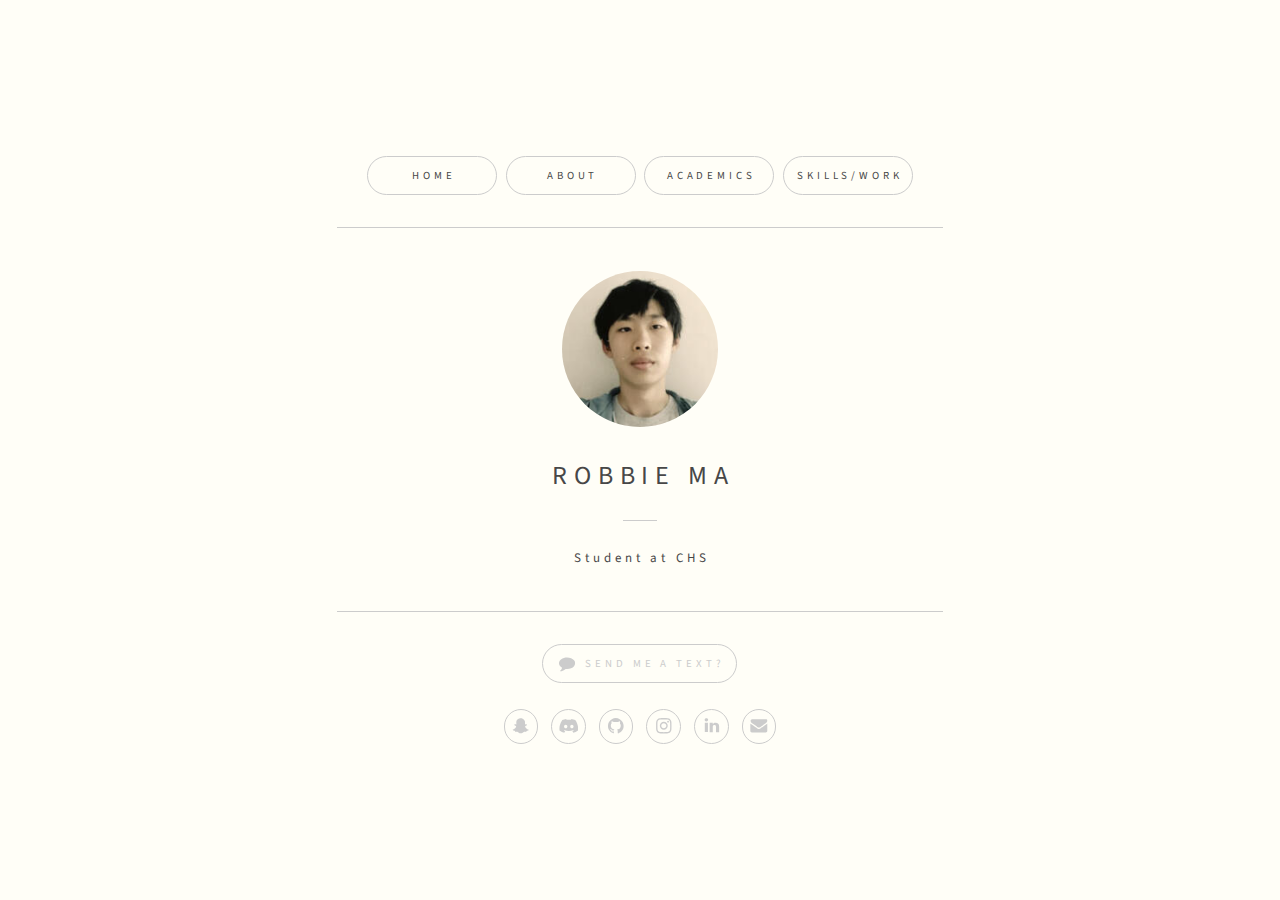
==== commit 7bb4bf3f: "Add files via upload" ====
--- a/index.html
+++ b/index.html
@@ -1,2704 +1,5238 @@
-<!DOCTYPE HTML>
-<html lang="en">
-    <head>
-        <title>Robbie ma</title>
-        <meta charset="utf-8"/>
-        <meta name="viewport" content="width=device-width,initial-scale=1"/>
-        <meta name="color-scheme" content="light only"/>
-        <meta name="description" content="Robbie&#039;s School Website"/>
-        <meta property="og:site_name" content="Robbie ma"/>
-        <meta property="og:title" content="Robbie ma"/>
-        <meta property="og:type" content="website"/>
-        <meta property="og:description" content="Robbie&#039;s School Website"/>
-        <meta property="og:image" content="https://robbiema.carrd.co/assets/images/card.jpg?v=70830149"/>
-        <meta property="og:image:type" content="image/jpeg"/>
-        <meta property="og:image:width" content="1280"/>
-        <meta property="og:image:height" content="800"/>
-        <meta property="og:url" content="https://robbiema.carrd.co"/>
-        <meta property="twitter:card" content="summary_large_image"/>
-        <link rel="canonical" href="https://robbiema.carrd.co"/>
-        <link href="https://fonts.googleapis.com/css2?display=swap&family=Inter:ital,wght@0,400;0,700;0,900;1,400;1,700;1,900" rel="stylesheet" type="text/css"/>
-        <style>
-            html,body,div,span,applet,object,iframe,h1,h2,h3,h4,h5,h6,p,blockquote,pre,a,abbr,acronym,address,big,cite,code,del,dfn,em,img,ins,kbd,q,s,samp,small,strike,strong,sub,sup,tt,var,b,u,i,center,dl,dt,dd,ol,ul,li,fieldset,form,label,legend,table,caption,tbody,tfoot,thead,tr,th,td,article,aside,canvas,details,embed,figure,figcaption,footer,header,hgroup,menu,nav,output,ruby,section,summary,time,mark,audio,video {
-                margin: 0;
-                padding: 0;
-                border: 0;
-                font-size: 100%;
-                font: inherit;
-                vertical-align: baseline;
-            }
-
-            article,aside,details,figcaption,figure,footer,header,hgroup,menu,nav,section {
-                display: block;
-            }
-
-            body {
-                line-height: 1;
-            }
-
-            ol,ul {
-                list-style: none;
-            }
-
-            blockquote,q {
-                quotes: none;
-            }
-
-            blockquote:before,blockquote:after,q:before,q:after {
-                content: '';
-                content: none;
-            }
-
-            table {
-                border-collapse: collapse;
-                border-spacing: 0;
-            }
-
-            body {
-                -webkit-text-size-adjust: none
-            }
-
-            mark {
-                background-color: transparent;
-                color: inherit
-            }
-
-            input::-moz-focus-inner {
-                border: 0;
-                padding: 0
-            }
-
-            input[type="text"],input[type="email"],select,textarea {
-                -moz-appearance: none;
-                -webkit-appearance: none;
-                -ms-appearance: none;
-                appearance: none
-            }
-
-            *, *:before, *:after {
-                box-sizing: border-box;
-            }
-
-            body {
-                line-height: 1.0;
-                min-height: var(--viewport-height);
-                min-width: 320px;
-                overflow-x: hidden;
-                word-wrap: break-word;
-            }
-
-            body:before {
-                content: '';
-                display: block;
-                background-attachment: scroll;
-                height: var(--background-height);
-                left: 0;
-                pointer-events: none;
-                position: fixed;
-                top: 0;
-                transform: scale(1);
-                width: 100vw;
-                z-index: 0;
-                background-image: url('data:image/svg+xml;charset=utf8,%3Csvg%20viewBox%3D%220%200%20512%20512%22%20width%3D%22512%22%20height%3D%22512%22%20version%3D%221.1%22%20xmlns%3D%22http%3A%2F%2Fwww.w3.org%2F2000%2Fsvg%22%3E%20%3Cfilter%20id%3D%22noise%22%3E%20%3CfeTurbulence%20type%3D%22fractalNoise%22%20baseFrequency%3D%220.875%22%20result%3D%22noise%22%20%2F%3E%20%3CfeColorMatrix%20type%3D%22matrix%22%20values%3D%220.21875%200%200%200%200%200%200.21875%200%200%200%200%200%200.21875%200%200%200%200%200%200.30859375%200%22%20%2F%3E%20%3C%2Ffilter%3E%20%3Crect%20filter%3D%22url%28%23noise%29%22%20x%3D%220%22%20y%3D%220%22%20width%3D%22512%22%20height%3D%22512%22%20fill%3D%22transparent%22%20opacity%3D%221%22%20%2F%3E%3C%2Fsvg%3E'), url('bg.jpg');
-                background-size: 512px, cover;
-                background-position: center, center;
-                background-repeat: repeat, no-repeat;
-                background-color: #FFFFFF;
-            }
-
-            body:after {
-                background-color: #788281;
-                content: '';
-                display: block;
-                height: 100%;
-                left: 0;
-                opacity: 0;
-                pointer-events: none;
-                position: fixed;
-                top: 0;
-                transform: scale(1);
-                transition: opacity 1s ease-in-out 0.875s, visibility 1s 0.875s;
-                visibility: hidden;
-                width: 100%;
-                z-index: 1;
-            }
-
-            body.is-loading:after {
-                opacity: 1;
-                visibility: visible;
-            }
-
-            :root {
-                --background-height: 100vh;
-                --site-language-alignment: left;
-                --site-language-direction: ltr;
-                --site-language-flex-alignment: flex-start;
-                --site-language-indent-left: 1;
-                --site-language-indent-right: 0;
-                --site-language-margin-left: 0;
-                --site-language-margin-right: auto;
-                --viewport-height: 100vh;
-            }
-
-            html {
-                font-size: 16pt;
-            }
-
-            u {
-                text-decoration: underline;
-            }
-
-            strong {
-                color: inherit;
-                font-weight: bolder;
-            }
-
-            em {
-                font-style: italic;
-            }
-
-            code {
-                background-color: rgba(144,144,144,0.25);
-                border-radius: 0.25em;
-                font-family: 'Lucida Console', 'Courier New', monospace;
-                font-size: 0.9em;
-                font-weight: normal;
-                letter-spacing: 0;
-                margin: 0 0.25em;
-                padding: 0.25em 0.5em;
-                text-indent: 0;
-            }
-
-            mark {
-                background-color: rgba(144,144,144,0.25);
-            }
-
-            spoiler-text {
-                -webkit-text-stroke: 0;
-                background-color: rgba(32,32,32,0.75);
-                text-shadow: none;
-                text-stroke: 0;
-                color: transparent;
-                cursor: pointer;
-                transition: color 0.1s ease-in-out;
-            }
-
-            spoiler-text.active {
-                color: #FFFFFF;
-                cursor: text;
-            }
-
-            s {
-                text-decoration: line-through;
-            }
-
-            sub {
-                font-size: smaller;
-                vertical-align: sub;
-            }
-
-            sup {
-                font-size: smaller;
-                vertical-align: super;
-            }
-
-            a {
-                color: inherit;
-                text-decoration: underline;
-                transition: color 0.25s ease;
-            }
-
-            a[onclick]:not([href]) {
-                cursor: pointer;
-            }
-
-            unloaded-script {
-                display: none;
-            }
-
-            #wrapper {
-                -webkit-overflow-scrolling: touch;
-                align-items: center;
-                display: flex;
-                flex-direction: column;
-                justify-content: center;
-                min-height: var(--viewport-height);
-                overflow: hidden;
-                position: relative;
-                z-index: 2;
-            }
-
-            #main {
-                --alignment: center;
-                --flex-alignment: center;
-                --indent-left: 1;
-                --indent-right: 1;
-                --margin-left: auto;
-                --margin-right: auto;
-                --border-radius-tl: 0;
-                --border-radius-tr: 0;
-                --border-radius-br: 0;
-                --border-radius-bl: 0;
-                align-items: center;
-                display: flex;
-                flex-grow: 0;
-                flex-shrink: 0;
-                justify-content: center;
-                max-width: 100%;
-                position: relative;
-                text-align: var(--alignment);
-                z-index: 1;
-                transform: perspective(1000px) rotateY(0deg);
-                transform-origin: 50% 50%;
-                transition: opacity 1s ease 0s,transform 1s ease 0s;
-            }
-
-            #main > .inner {
-                --padding-horizontal: 3rem;
-                --padding-vertical: 3rem;
-                --spacing: 1.5rem;
-                --width: 36rem;
-                border-radius: var(--border-radius-tl) var(--border-radius-tr) var(--border-radius-br) var(--border-radius-bl);
-                max-width: 100%;
-                position: relative;
-                width: var(--width);
-                z-index: 1;
-                padding: var(--padding-vertical) var(--padding-horizontal);
-            }
-
-            #main > .inner > * {
-                margin-top: var(--spacing);
-                margin-bottom: var(--spacing);
-            }
-
-            #main > .inner > :first-child {
-                margin-top: 0 !important;
-            }
-
-            #main > .inner > :last-child {
-                margin-bottom: 0 !important;
-            }
-
-            #main > .inner > .full {
-                margin-left: calc(var(--padding-horizontal) * -1);
-                max-width: calc(100% + calc(var(--padding-horizontal) * 2) + 0.4725px);
-                width: calc(100% + calc(var(--padding-horizontal) * 2) + 0.4725px);
-            }
-
-            #main > .inner > .full:first-child {
-                border-top-left-radius: inherit;
-                border-top-right-radius: inherit;
-                margin-top: calc(var(--padding-vertical) * -1) !important;
-            }
-
-            #main > .inner > .full:last-child {
-                border-bottom-left-radius: inherit;
-                border-bottom-right-radius: inherit;
-                margin-bottom: calc(var(--padding-vertical) * -1) !important;
-            }
-
-            #main > .inner > .full.screen {
-                border-radius: 0 !important;
-                max-width: 100vw;
-                position: relative;
-                width: 100vw;
-                left: 50%;
-                margin-left: -50vw;
-                right: auto;
-            }
-
-            body.is-loading #main {
-                opacity: 0;
-                transform: perspective(1000px) rotateY(9deg);
-            }
-
-            body #wrapper:after {
-                background-position: center;
-                background-repeat: no-repeat;
-                background-size: contain;
-                content: '';
-                display: block;
-                height: 6.25rem;
-                left: calc(50% - 3.125rem);
-                opacity: 0;
-                pointer-events: none;
-                position: fixed;
-                top: calc(50% - 3.125rem);
-                transition: opacity 1s ease, visibility 1s;
-                visibility: hidden;
-                width: 6.25rem;
-                z-index: 100000;
-            }
-
-            body.is-loading {
-                pointer-events: none;
-            }
-
-            body.is-loading.with-loader #wrapper:after {
-                background-image: url('[data-uri]');
-                opacity: 1;
-                transform: scale(1.0);
-                visibility: visible;
-            }
-
-            body.is-playing.with-loader #wrapper:after {
-                opacity: 0;
-                transform: scale(0.5);
-                transition: opacity 0.25s ease, transform 0.75s ease, visibility 0.25s;
-                visibility: hidden;
-            }
-
-            body.is-instant #main, body.is-instant #main > .inner > *,body.is-instant #main > .inner > section > * {
-                transition: none !important;
-            }
-
-            body.is-instant:after {
-                display: none !important;
-                transition: none !important;
-            }
-
-            .image {
-                display: block;
-                line-height: 0;
-                max-width: 100%;
-                position: relative;
-            }
-
-            .image .frame {
-                -webkit-backface-visibility: hidden;
-                -webkit-transform: translate3d(0, 0, 0);
-                display: inline-block;
-                max-width: 100%;
-                overflow: hidden;
-                vertical-align: top;
-                width: 100%;
-            }
-
-            .image .frame img {
-                border-radius: 0 !important;
-                max-width: 100%;
-                vertical-align: top;
-                width: inherit;
-            }
-
-            .image.full .frame {
-                display: block;
-            }
-
-            .image.full:first-child .frame {
-                border-top-left-radius: inherit;
-                border-top-right-radius: inherit;
-            }
-
-            .image.full:last-child .frame {
-                border-bottom-left-radius: inherit;
-                border-bottom-right-radius: inherit;
-            }
-
-            #image01:not(:first-child) {
-                margin-top: 1.5rem !important;
-            }
-
-            #image01:not(:last-child) {
-                margin-bottom: 1.5rem !important;
-            }
-
-            #image01 .frame {
-                width: 6rem;
-                border-radius: 100%;
-                border-color: #FFFFFF;
-                border-style: solid;
-                border-width: 4px;
-                transition: none;
-            }
-
-            #image01 .frame img {
-                transition: none;
-            }
-
-            h1, h2, h3, p {
-                direction: var(--site-language-direction);
-                position: relative;
-            }
-
-            h1 span.p, h2 span.p, h3 span.p, p span.p {
-                display: block;
-                position: relative;
-            }
-
-            h1 span[style], h2 span[style], h3 span[style], p span[style], h1 strong, h2 strong, h3 strong, p strong, h1 a, h2 a, h3 a, p a, h1 code, h2 code, h3 code, p code, h1 mark, h2 mark, h3 mark, p mark, h1 spoiler-text, h2 spoiler-text, h3 spoiler-text, p spoiler-text {
-                -webkit-text-fill-color: currentcolor;
-            }
-
-            #text01 {
-                color: #FFFFFF;
-                font-family: 'Inter', sans-serif;
-                font-size: 2.25em;
-                line-height: 1.25;
-                font-weight: 700;
-            }
-
-            #text01 a {
-                text-decoration: underline;
-            }
-
-            #text01 a:hover {
-                text-decoration: none;
-            }
-
-            #text01 span.p:nth-child(n + 2) {
-                margin-top: 1rem;
-            }
-
-            #text02 {
-                color: #FFFFFF;
-                font-family: 'Inter', sans-serif;
-                font-size: 1em;
-                line-height: 1.5;
-                font-weight: 400;
-            }
-
-            #text02 a {
-                text-decoration: underline;
-            }
-
-            #text02 a:hover {
-                text-decoration: none;
-            }
-
-            #text02 span.p:nth-child(n + 2) {
-                margin-top: 1rem;
-            }
-
-            .buttons {
-                cursor: default;
-                display: flex;
-                justify-content: var(--flex-alignment);
-                letter-spacing: 0;
-                padding: 0;
-            }
-
-            .buttons li {
-                max-width: 100%;
-                text-align: var(--alignment);
-            }
-
-            .buttons li a {
-                align-items: center;
-                justify-content: center;
-                max-width: 100%;
-                text-align: center;
-                text-decoration: none;
-                vertical-align: middle;
-                white-space: nowrap;
-            }
-
-            #buttons01 {
-                gap: 1rem;
-                flex-direction: column;
-                flex-wrap: nowrap;
-            }
-
-            #buttons01:not(:first-child) {
-                margin-top: 1.75rem !important;
-            }
-
-            #buttons01:not(:last-child) {
-                margin-bottom: 1.75rem !important;
-            }
-
-            #buttons01 li a {
-                display: inline-flex;
-                width: auto;
-                height: 3rem;
-                line-height: 3rem;
-                padding: 0 1.5rem;
-                vertical-align: middle;
-                font-family: 'Inter', sans-serif;
-                font-size: 1em;
-                font-weight: 400;
-                border-radius: 2.5rem;
-                transition: transform 0.25s ease, color 0.25s ease, background-color 0.25s ease, border-color 0.25s ease;
-            }
-
-            #buttons01 li a svg {
-                display: block;
-                fill: #FFFFFF;
-                flex-grow: 0;
-                flex-shrink: 0;
-                height: 100%;
-                min-width: 16px;
-                width: 1.25em;
-                margin-left: -0.125em;
-                margin-right: calc(1rem + 0rem);
-                transition: fill 0.25s ease;
-            }
-
-            #buttons01 li a .label {
-                direction: var(--site-language-direction);
-                overflow: hidden;
-            }
-
-            #buttons01 .button {
-                background-color: rgba(255,255,255,0.102);
-                color: #FFFFFF;
-            }
-
-            #buttons01 .button:hover {
-                background-color: rgba(255,255,255,0.18) !important;
-            }
-
-            #buttons01 li a:hover {
-                transform: scale(1.025);
-            }
-
-            .icons {
-                display: flex;
-                flex-wrap: wrap;
-                justify-content: var(--flex-alignment);
-                letter-spacing: 0;
-                padding: 0;
-            }
-
-            .icons li {
-                position: relative;
-                z-index: 1;
-            }
-
-            .icons li a {
-                align-items: center;
-                display: flex;
-                justify-content: center;
-            }
-
-            .icons li a svg {
-                display: block;
-                position: relative;
-            }
-
-            .icons li a + svg {
-                display: block;
-                height: 100%;
-                left: 0;
-                pointer-events: none;
-                position: absolute;
-                top: 0;
-                width: 100%;
-                z-index: -1;
-            }
-
-            .icons li a .label {
-                display: none;
-            }
-
-            #icons01 {
-                font-size: 1.25em;
-                gap: 1rem;
-            }
-
-            #icons01 li a {
-                border-radius: 100%;
-                height: 2em;
-                width: 2em;
-                transition: transform 0.25s ease, color 0.25s ease, background-color 0.25s ease, border-color 0.25s ease;
-            }
-
-            #icons01 li a svg {
-                height: 60%;
-                width: 60%;
-                transition: fill 0.25s ease;
-            }
-
-            #icons01 a {
-                background-color: rgba(0,0,0,0.102);
-            }
-
-            #icons01 a svg {
-                fill: #000000;
-            }
-
-            #icons01 a:hover {
-                background-color: rgba(0,0,0,0.188) !important;
-            }
-
-            #icons01 li a + svg {
-                transition: transform 0.25s ease, fill 0.25s ease, stroke 0.25s ease;
-            }
-
-            #icons01 li a:hover {
-                transform: scale(1.1125);
-            }
-
-            #icons01 li a:hover + svg {
-                transform: scale(1.1125);
-            }
-
-            .container {
-                position: relative;
-            }
-
-            .container > .wrapper {
-                vertical-align: top;
-                position: relative;
-                max-width: 100%;
-                border-radius: inherit;
-            }
-
-            .container > .wrapper > .inner {
-                vertical-align: top;
-                position: relative;
-                max-width: 100%;
-                border-radius: inherit;
-                text-align: var(--alignment);
-            }
-
-            #main .container.full:first-child > .wrapper {
-                border-top-left-radius: inherit;
-                border-top-right-radius: inherit;
-            }
-
-            #main .container.full:last-child > .wrapper {
-                border-bottom-left-radius: inherit;
-                border-bottom-right-radius: inherit;
-            }
-
-            #main .container.full:first-child > .wrapper > .inner {
-                border-top-left-radius: inherit;
-                border-top-right-radius: inherit;
-            }
-
-            #main .container.full:last-child > .wrapper > .inner {
-                border-bottom-left-radius: inherit;
-                border-bottom-right-radius: inherit;
-            }
-
-            #container01 {
-                display: flex;
-                width: 100%;
-                align-items: center;
-                justify-content: center;
-                background-image: url('data:image/svg+xml;charset=utf8,%3Csvg%20viewBox%3D%220%200%20512%20512%22%20width%3D%22512%22%20height%3D%22512%22%20version%3D%221.1%22%20xmlns%3D%22http%3A%2F%2Fwww.w3.org%2F2000%2Fsvg%22%3E%20%3Cfilter%20id%3D%22noise%22%3E%20%3CfeTurbulence%20type%3D%22fractalNoise%22%20baseFrequency%3D%220.875%22%20result%3D%22noise%22%20%2F%3E%20%3CfeColorMatrix%20type%3D%22matrix%22%20values%3D%220.21875%200%200%200%200%200%200.21875%200%200%200%200%200%200.21875%200%200%200%200%200%200.30859375%200%22%20%2F%3E%20%3C%2Ffilter%3E%20%3Crect%20filter%3D%22url%28%23noise%29%22%20x%3D%220%22%20y%3D%220%22%20width%3D%22512%22%20height%3D%22512%22%20fill%3D%22transparent%22%20opacity%3D%221%22%20%2F%3E%3C%2Fsvg%3E'), linear-gradient(0deg, rgba(46,46,46,0.212) 50%, rgba(227,227,227,0.102) 100%);
-                background-size: 512px, cover;
-                background-position: center, 0% 0%;
-                background-repeat: repeat, repeat;
-                -webkit-backdrop-filter: blur(0.75rem);
-                backdrop-filter: blur(0.75rem);
-                box-shadow: 0rem 1.375rem 10rem 0rem rgba(0,0,0,0.31);
-                border-top-left-radius: 1.5rem;
-                border-top-right-radius: 1.5rem;
-            }
-
-            #container01:not(:last-child) {
-                margin-bottom: 0rem !important;
-            }
-
-            #container01 > .wrapper > .inner {
-                --gutters: 2rem;
-                --padding-horizontal: 3rem;
-                --padding-vertical: 4rem;
-                --spacing: 1rem;
-                padding: var(--padding-vertical) var(--padding-horizontal);
-                border-top-left-radius: calc(1.5rem - 1px);
-                border-top-right-radius: calc(1.5rem - 1px);
-            }
-
-            #container01 > .wrapper {
-                max-width: 30rem;
-                width: 100%;
-            }
-
-            #container01.default > .wrapper > .inner > * {
-                margin-bottom: var(--spacing);
-                margin-top: var(--spacing);
-            }
-
-            #container01.default > .wrapper > .inner > *:first-child {
-                margin-top: 0 !important;
-            }
-
-            #container01.default > .wrapper > .inner > *:last-child {
-                margin-bottom: 0 !important;
-            }
-
-            #container01.columns > .wrapper > .inner {
-                flex-wrap: wrap;
-                display: flex;
-                align-items: flex-start;
-            }
-
-            #container01.columns > .wrapper > .inner > * {
-                flex-grow: 0;
-                flex-shrink: 0;
-                max-width: 100%;
-                text-align: var(--alignment);
-                padding: 0 0 0 var(--gutters);
-            }
-
-            #container01.columns > .wrapper > .inner > * > * {
-                margin-bottom: var(--spacing);
-                margin-top: var(--spacing);
-            }
-
-            #container01.columns > .wrapper > .inner > * > *:first-child {
-                margin-top: 0 !important;
-            }
-
-            #container01.columns > .wrapper > .inner > * > *:last-child {
-                margin-bottom: 0 !important;
-            }
-
-            #container01.columns > .wrapper > .inner > *:first-child {
-                margin-left: calc(var(--gutters) * -1);
-            }
-
-            #container01.default > .wrapper > .inner > .full {
-                margin-left: calc(var(--padding-horizontal) * -1);
-                max-width: none !important;
-                width: calc(100% + (var(--padding-horizontal) * 2) + 0.4725px);
-            }
-
-            #container01.default > .wrapper > .inner > .full:first-child {
-                margin-top: calc(var(--padding-vertical) * -1) !important;
-                border-top-left-radius: inherit;
-                border-top-right-radius: inherit;
-            }
-
-            #container01.default > .wrapper > .inner > .full:last-child {
-                margin-bottom: calc(var(--padding-vertical) * -1) !important;
-                border-bottom-left-radius: inherit;
-                border-bottom-right-radius: inherit;
-            }
-
-            #container01.columns > .wrapper > .inner > div > .full {
-                margin-left: calc(var(--gutters) * -0.5);
-                max-width: none !important;
-                width: calc(100% + var(--gutters) + 0.4725px);
-            }
-
-            #container01.columns > .wrapper > .inner > div:first-child > .full {
-                margin-left: calc(var(--padding-horizontal) * -1);
-                width: calc(100% + var(--padding-horizontal) + calc(var(--gutters) * 0.5) + 0.4725px);
-            }
-
-            #container01.columns > .wrapper > .inner > div:last-child > .full {
-                width: calc(100% + var(--padding-horizontal) + calc(var(--gutters) * 0.5) + 0.4725px);
-            }
-
-            #container01.columns > .wrapper > .inner > div > .full:first-child {
-                margin-top: calc(var(--padding-vertical) * -1) !important;
-            }
-
-            #container01.columns > .wrapper > .inner > div > .full:last-child {
-                margin-bottom: calc(var(--padding-vertical) * -1) !important;
-            }
-
-            #container01.columns > .wrapper > .inner > div:first-child, #container01.columns > .wrapper > .inner > div:first-child > .full:first-child {
-                border-top-left-radius: inherit;
-            }
-
-            #container01.columns > .wrapper > .inner > div:last-child, #container01.columns > .wrapper > .inner > div:last-child > .full:first-child {
-                border-top-right-radius: inherit;
-            }
-
-            #container01.columns > .wrapper > .inner > .full {
-                align-self: stretch;
-            }
-
-            #container01.columns > .wrapper > .inner > .full:first-child {
-                border-bottom-left-radius: inherit;
-                border-top-left-radius: inherit;
-            }
-
-            #container01.columns > .wrapper > .inner > .full:last-child {
-                border-bottom-right-radius: inherit;
-                border-top-right-radius: inherit;
-            }
-
-            #container01.columns > .wrapper > .inner > .full > .full:first-child:last-child {
-                border-radius: inherit;
-                height: calc(100% + (var(--padding-vertical) * 2));
-            }
-
-            #container01.columns > .wrapper > .inner > .full > .full:first-child:last-child > * {
-                border-radius: inherit;
-                height: 100%;
-                position: absolute;
-                width: 100%;
-            }
-
-            #container02 {
-                display: flex;
-                width: 100%;
-                align-items: center;
-                justify-content: center;
-                background-color: #FFFFFF;
-                box-shadow: 0rem 1.375rem 10rem 0rem rgba(0,0,0,0.31);
-                border-bottom-left-radius: 1.5rem;
-                border-bottom-right-radius: 1.5rem;
-            }
-
-            #container02:not(:first-child) {
-                margin-top: 0rem !important;
-            }
-
-            #container02 > .wrapper > .inner {
-                --gutters: 2rem;
-                --padding-horizontal: 3rem;
-                --padding-vertical: 1.5rem;
-                --spacing: 1rem;
-                padding: var(--padding-vertical) var(--padding-horizontal);
-                border-bottom-left-radius: calc(1.5rem - 1px);
-                border-bottom-right-radius: calc(1.5rem - 1px);
-            }
-
-            #container02 > .wrapper {
-                max-width: 100%;
-                width: 100%;
-            }
-
-            #container02.default > .wrapper > .inner > * {
-                margin-bottom: var(--spacing);
-                margin-top: var(--spacing);
-            }
-
-            #container02.default > .wrapper > .inner > *:first-child {
-                margin-top: 0 !important;
-            }
-
-            #container02.default > .wrapper > .inner > *:last-child {
-                margin-bottom: 0 !important;
-            }
-
-            #container02.columns > .wrapper > .inner {
-                flex-wrap: wrap;
-                display: flex;
-                align-items: flex-start;
-            }
-
-            #container02.columns > .wrapper > .inner > * {
-                flex-grow: 0;
-                flex-shrink: 0;
-                max-width: 100%;
-                text-align: var(--alignment);
-                padding: 0 0 0 var(--gutters);
-            }
-
-            #container02.columns > .wrapper > .inner > * > * {
-                margin-bottom: var(--spacing);
-                margin-top: var(--spacing);
-            }
-
-            #container02.columns > .wrapper > .inner > * > *:first-child {
-                margin-top: 0 !important;
-            }
-
-            #container02.columns > .wrapper > .inner > * > *:last-child {
-                margin-bottom: 0 !important;
-            }
-
-            #container02.columns > .wrapper > .inner > *:first-child {
-                margin-left: calc(var(--gutters) * -1);
-            }
-
-            #container02.default > .wrapper > .inner > .full {
-                margin-left: calc(var(--padding-horizontal) * -1);
-                max-width: none !important;
-                width: calc(100% + (var(--padding-horizontal) * 2) + 0.4725px);
-            }
-
-            #container02.default > .wrapper > .inner > .full:first-child {
-                margin-top: calc(var(--padding-vertical) * -1) !important;
-                border-top-left-radius: inherit;
-                border-top-right-radius: inherit;
-            }
-
-            #container02.default > .wrapper > .inner > .full:last-child {
-                margin-bottom: calc(var(--padding-vertical) * -1) !important;
-                border-bottom-left-radius: inherit;
-                border-bottom-right-radius: inherit;
-            }
-
-            #container02.columns > .wrapper > .inner > div > .full {
-                margin-left: calc(var(--gutters) * -0.5);
-                max-width: none !important;
-                width: calc(100% + var(--gutters) + 0.4725px);
-            }
-
-            #container02.columns > .wrapper > .inner > div:first-child > .full {
-                margin-left: calc(var(--padding-horizontal) * -1);
-                width: calc(100% + var(--padding-horizontal) + calc(var(--gutters) * 0.5) + 0.4725px);
-            }
-
-            #container02.columns > .wrapper > .inner > div:last-child > .full {
-                width: calc(100% + var(--padding-horizontal) + calc(var(--gutters) * 0.5) + 0.4725px);
-            }
-
-            #container02.columns > .wrapper > .inner > div > .full:first-child {
-                margin-top: calc(var(--padding-vertical) * -1) !important;
-            }
-
-            #container02.columns > .wrapper > .inner > div > .full:last-child {
-                margin-bottom: calc(var(--padding-vertical) * -1) !important;
-            }
-
-            #container02.columns > .wrapper > .inner > div:first-child, #container02.columns > .wrapper > .inner > div:first-child > .full:first-child {
-                border-top-left-radius: inherit;
-            }
-
-            #container02.columns > .wrapper > .inner > div:last-child, #container02.columns > .wrapper > .inner > div:last-child > .full:first-child {
-                border-top-right-radius: inherit;
-            }
-
-            #container02.columns > .wrapper > .inner > .full {
-                align-self: stretch;
-            }
-
-            #container02.columns > .wrapper > .inner > .full:first-child {
-                border-bottom-left-radius: inherit;
-                border-top-left-radius: inherit;
-            }
-
-            #container02.columns > .wrapper > .inner > .full:last-child {
-                border-bottom-right-radius: inherit;
-                border-top-right-radius: inherit;
-            }
-
-            #container02.columns > .wrapper > .inner > .full > .full:first-child:last-child {
-                border-radius: inherit;
-                height: calc(100% + (var(--padding-vertical) * 2));
-            }
-
-            #container02.columns > .wrapper > .inner > .full > .full:first-child:last-child > * {
-                border-radius: inherit;
-                height: 100%;
-                position: absolute;
-                width: 100%;
-            }
-
-
-            @media (max-width: 1920px) {
-            }
-
-            @media (max-width: 1680px) {
-                html {
-                    font-size: 12pt;
-                }
-            }
-
-            @media (max-width: 1280px) {
-                html {
-                    font-size: 12pt;
-                }
-            }
-
-            @media (max-width: 1024px) {
-            }
-
-            @media (max-width: 980px) {
-                html {
-                    font-size: 10pt;
-                }
-            }
-
-            @media (max-width: 736px) {
-                html {
-                    font-size: 11pt;
-                }
-
-                #main > .inner {
-                    --padding-horizontal: 1.5rem;
-                    --padding-vertical: 1.5rem;
-                    --spacing: 1.5rem;
-                }
-
-                #image01:not(:first-child) {
-                    margin-top: 1.125rem !important;
-                }
-
-                #image01:not(:last-child) {
-                    margin-bottom: 1.125rem !important;
-                }
-
-                #image01 .frame {
-                    width: 6rem;
-                }
-
-                #text01 {
-                    letter-spacing: 0rem;
-                    width: 100%;
-                    font-size: 2.25em;
-                    line-height: 1.25;
-                }
-
-                #text02 {
-                    letter-spacing: 0rem;
-                    width: 100%;
-                    font-size: 1em;
-                    line-height: 1.5;
-                }
-
-                #buttons01 {
-                    gap: 1rem;
-                }
-
-                #buttons01:not(:first-child) {
-                    margin-top: 1.3125rem !important;
-                }
-
-                #buttons01:not(:last-child) {
-                    margin-bottom: 1.3125rem !important;
-                }
-
-                #buttons01 li a {
-                    letter-spacing: 0rem;
-                    font-size: 1em;
-                }
-
-                #buttons01 li a svg {
-                    width: 1.25em;
-                }
-
-                #icons01 {
-                    font-size: 1.25em;
-                    gap: 1rem;
-                }
-
-                #container01 {
-                    --alignment: center;
-                    --flex-alignment: center;
-                    --indent-left: 1;
-                    --indent-right: 1;
-                    --margin-left: auto;
-                    --margin-right: auto;
-                    min-height: 27rem;
-                }
-
-                #container01:not(:last-child) {
-                    margin-bottom: 0rem !important;
-                }
-
-                #container01 > .wrapper > .inner {
-                    --gutters: 2rem;
-                    --padding-horizontal: 2rem;
-                    --padding-vertical: 3.5rem;
-                    --spacing: 1rem;
-                }
-
-                #container01.columns > .wrapper > .inner {
-                    flex-direction: column !important;
-                    flex-wrap: nowrap !important;
-                }
-
-                #container01.columns > .wrapper > .inner > span {
-                    height: 0;
-                    margin-top: calc(var(--gutters) * -1);
-                    pointer-events: none;
-                    visibility: hidden;
-                }
-
-                #container01.columns > .wrapper > .inner > *:first-child {
-                    margin-left: 0 !important;
-                    padding-top: 0 !important;
-                }
-
-                #container01.columns > .wrapper > .inner > * {
-                    padding: calc(var(--gutters) * 0.5) 0 !important;
-                }
-
-                #container01.columns > .wrapper > .inner > *:last-child {
-                    padding-bottom: 0 !important;
-                }
-
-                #container01.columns > .wrapper > .inner > div > .full {
-                    margin-left: calc(var(--padding-horizontal) * -1);
-                    width: calc(100% + (var(--padding-horizontal) * 2) + 0.4725px);
-                }
-
-                #container01.columns > .wrapper > .inner > div:first-of-type > .full {
-                    margin-left: calc(var(--padding-horizontal) * -1);
-                    width: calc(100% + (var(--padding-horizontal) * 2) + 0.4725px);
-                }
-
-                #container01.columns > .wrapper > .inner > div:last-of-type > .full {
-                    margin-left: calc(var(--padding-horizontal) * -1);
-                    width: calc(100% + (var(--padding-horizontal) * 2) + 0.4725px);
-                }
-
-                #container01.columns > .wrapper > .inner > div > .full:first-child {
-                    margin-top: calc(var(--gutters) * -0.5) !important;
-                }
-
-                #container01.columns > .wrapper > .inner > div > .full:last-child {
-                    margin-bottom: calc(var(--gutters) * -0.5) !important;
-                }
-
-                #container01.columns > .wrapper > .inner > div:first-of-type > .full:first-child {
-                    margin-top: calc(var(--padding-vertical) * -1) !important;
-                }
-
-                #container01.columns > .wrapper > .inner > div:last-of-type > .full:last-child {
-                    margin-bottom: calc(var(--padding-vertical) * -1) !important;
-                }
-
-                #container01.columns > .wrapper > .inner > div:first-of-type, #container01.columns > .wrapper > .inner > div:first-of-type > .full:first-child {
-                    border-top-left-radius: inherit;
-                    border-top-right-radius: inherit;
-                }
-
-                #container01.columns > .wrapper > .inner > div:last-of-type, #container01.columns > .wrapper > .inner > div:last-of-type > .full:last-child {
-                    border-bottom-left-radius: inherit;
-                    border-bottom-right-radius: inherit;
-                }
-
-                #container01.columns > .wrapper > .inner > div:first-of-type, #container01.columns > .wrapper > .inner > div:first-of-type > .full:last-child {
-                    border-bottom-left-radius: 0 !important;
-                }
-
-                #container01.columns > .wrapper > .inner > div:last-of-type, #container01.columns > .wrapper > .inner > div:last-of-type > .full:first-child {
-                    border-top-right-radius: 0 !important;
-                }
-
-                #container01.columns > .wrapper > .inner > .full > .full:first-child:last-child {
-                    height: auto;
-                }
-
-                #container01.columns > .wrapper > .inner > .full > .full:first-child:last-child > * {
-                    height: auto;
-                    position: relative;
-                    width: auto;
-                }
-
-                #container02 {
-                    --alignment: center;
-                    --flex-alignment: center;
-                    --indent-left: 1;
-                    --indent-right: 1;
-                    --margin-left: auto;
-                    --margin-right: auto;
-                }
-
-                #container02:not(:first-child) {
-                    margin-top: 0rem !important;
-                }
-
-                #container02 > .wrapper > .inner {
-                    --gutters: 2rem;
-                    --padding-horizontal: 2rem;
-                    --padding-vertical: 1.5rem;
-                    --spacing: 1rem;
-                }
-
-                #container02.columns > .wrapper > .inner {
-                    flex-direction: column !important;
-                    flex-wrap: nowrap !important;
-                }
-
-                #container02.columns > .wrapper > .inner > span {
-                    height: 0;
-                    margin-top: calc(var(--gutters) * -1);
-                    pointer-events: none;
-                    visibility: hidden;
-                }
-
-                #container02.columns > .wrapper > .inner > *:first-child {
-                    margin-left: 0 !important;
-                    padding-top: 0 !important;
-                }
-
-                #container02.columns > .wrapper > .inner > * {
-                    padding: calc(var(--gutters) * 0.5) 0 !important;
-                }
-
-                #container02.columns > .wrapper > .inner > *:last-child {
-                    padding-bottom: 0 !important;
-                }
-
-                #container02.columns > .wrapper > .inner > div > .full {
-                    margin-left: calc(var(--padding-horizontal) * -1);
-                    width: calc(100% + (var(--padding-horizontal) * 2) + 0.4725px);
-                }
-
-                #container02.columns > .wrapper > .inner > div:first-of-type > .full {
-                    margin-left: calc(var(--padding-horizontal) * -1);
-                    width: calc(100% + (var(--padding-horizontal) * 2) + 0.4725px);
-                }
-
-                #container02.columns > .wrapper > .inner > div:last-of-type > .full {
-                    margin-left: calc(var(--padding-horizontal) * -1);
-                    width: calc(100% + (var(--padding-horizontal) * 2) + 0.4725px);
-                }
-
-                #container02.columns > .wrapper > .inner > div > .full:first-child {
-                    margin-top: calc(var(--gutters) * -0.5) !important;
-                }
-
-                #container02.columns > .wrapper > .inner > div > .full:last-child {
-                    margin-bottom: calc(var(--gutters) * -0.5) !important;
-                }
-
-                #container02.columns > .wrapper > .inner > div:first-of-type > .full:first-child {
-                    margin-top: calc(var(--padding-vertical) * -1) !important;
-                }
-
-                #container02.columns > .wrapper > .inner > div:last-of-type > .full:last-child {
-                    margin-bottom: calc(var(--padding-vertical) * -1) !important;
-                }
-
-                #container02.columns > .wrapper > .inner > div:first-of-type, #container02.columns > .wrapper > .inner > div:first-of-type > .full:first-child {
-                    border-top-left-radius: inherit;
-                    border-top-right-radius: inherit;
-                }
-
-                #container02.columns > .wrapper > .inner > div:last-of-type, #container02.columns > .wrapper > .inner > div:last-of-type > .full:last-child {
-                    border-bottom-left-radius: inherit;
-                    border-bottom-right-radius: inherit;
-                }
-
-                #container02.columns > .wrapper > .inner > div:first-of-type, #container02.columns > .wrapper > .inner > div:first-of-type > .full:last-child {
-                    border-bottom-left-radius: 0 !important;
-                }
-
-                #container02.columns > .wrapper > .inner > div:last-of-type, #container02.columns > .wrapper > .inner > div:last-of-type > .full:first-child {
-                    border-top-right-radius: 0 !important;
-                }
-
-                #container02.columns > .wrapper > .inner > .full > .full:first-child:last-child {
-                    height: auto;
-                }
-
-                #container02.columns > .wrapper > .inner > .full > .full:first-child:last-child > * {
-                    height: auto;
-                    position: relative;
-                    width: auto;
-                }
-            }
-
-            @media (max-width: 480px) {
-                #main > .inner {
-                    --spacing: 1.3125rem;
-                }
-
-                #container01 > .wrapper > .inner {
-                    --spacing: 0.875rem;
-                }
-
-                #container02 > .wrapper > .inner {
-                    --spacing: 0.875rem;
-                }
-            }
-
-            @media (max-width: 360px) {
-                #main > .inner {
-                    --padding-horizontal: 1.125rem;
-                    --padding-vertical: 1.125rem;
-                    --spacing: 1.125rem;
-                }
-
-                #text01 {
-                    font-size: 2em;
-                }
-
-                #text02 {
-                    font-size: 1em;
-                }
-
-                #buttons01 {
-                    gap: 0.75rem;
-                }
-
-                #icons01 {
-                    gap: 0.75rem;
-                }
-
-                #container01 > .wrapper > .inner {
-                    --gutters: 1.5rem;
-                    --padding-horizontal: 1.5rem;
-                    --padding-vertical: 2.625rem;
-                    --spacing: 0.75rem;
-                }
-
-                #container01 {
-                    min-height: 20.25rem;
-                }
-
-                #container02 > .wrapper > .inner {
-                    --gutters: 1.5rem;
-                    --padding-horizontal: 1.5rem;
-                    --padding-vertical: 1.125rem;
-                    --spacing: 0.75rem;
-                }
-            }
-        </style>
-        <noscript>
-            <style>
-                body {
-                    overflow: auto !important;
-                }
-
-                body:after {
-                    display: none !important;
-                }
-
-                #main > .inner {
-                    opacity: 1.0 !important;
-                }
-
-                #main {
-                    opacity: 1.0 !important;
-                    transform: none !important;
-                    transition: none !important;
-                    filter: none !important;
-                }
-            </style>
-        </noscript>
-    </head>
-    <body class="is-loading">
-        <svg xmlns="http://www.w3.org/2000/svg" version="1.1" xmlns:xlink="http://www.w3.org/1999/xlink" viewBox="0 0 40 40" display="none" width="0" height="0">
-            <symbol id="icon-3dc53231f6592396154e494d0058130c" viewBox="0 0 40 40">
-                <path d="M35.7,13c-1.6-2-3.8-3.5-6.5-4.7c-2.8-1.1-5.8-1.7-9-1.7s-6.3,0.6-9,1.7C8.3,9.4,6.1,11,4.5,13 c-1.6,2-2.4,4.1-2.4,6.5c0,2,0.6,3.9,1.8,5.7c1.2,1.8,2.9,3.2,5,4.4c-0.1,0.5-0.3,1-0.5,1.5c-0.2,0.5-0.4,0.9-0.5,1.2 c-0.2,0.3-0.4,0.7-0.7,1c-0.3,0.4-0.5,0.6-0.6,0.8c-0.1,0.2-0.4,0.4-0.7,0.8c-0.3,0.4-0.5,0.6-0.6,0.7c0,0-0.1,0.1-0.2,0.2 C5,35.8,5,35.8,5,35.8L4.8,36c-0.1,0.1-0.1,0.2-0.1,0.2c0,0,0,0.1,0,0.2c0,0.1,0,0.2,0,0.2v0c0.1,0.2,0.2,0.4,0.3,0.6 c0.2,0.1,0.3,0.2,0.5,0.2h0.1C6.6,37.3,7.3,37.2,8,37c3.5-0.9,6.6-2.5,9.2-4.9c1,0.1,2,0.2,2.9,0.2c3.3,0,6.3-0.6,9-1.7 c2.8-1.1,4.9-2.7,6.5-4.7c1.6-2,2.4-4.1,2.4-6.5C38.1,17.1,37.3,14.9,35.7,13z M33.5,24.6c-1.4,1.6-3.3,2.8-5.7,3.8 c-2.4,0.9-4.9,1.4-7.7,1.4c-0.8,0-1.7-0.1-2.6-0.2l-1.1-0.1l-0.9,0.8c-1.6,1.4-3.5,2.6-5.5,3.4c0.6-1.1,1.1-2.2,1.4-3.5l0.5-1.9 l-1.7-1c-1.7-1-3.1-2.2-4-3.5c-1-1.4-1.4-2.8-1.4-4.3c0-1.8,0.7-3.5,2.1-5.1c1.4-1.6,3.3-2.8,5.7-3.8s4.9-1.4,7.7-1.4 s5.3,0.5,7.7,1.4s4.3,2.2,5.7,3.8c1.4,1.6,2.1,3.3,2.1,5.1C35.6,21.3,34.9,23,33.5,24.6z"/>
-            </symbol>
-            <symbol id="icon-d40fbd5030b2b0ec997f460e41e87026" viewBox="0 0 40 40">
-                <path d="M18.5,4.8c-2.3,0.3-4,1.2-5.4,2.6c-2,2.1-2.5,3.9-2.2,8.4c0.1,0.8,0.1,1.4,0,1.4c-0.1,0.1-1.1,0-1.7-0.2 c-0.6-0.2-0.7-0.2-1.2-0.1c-0.4,0.1-0.6,0.2-0.9,0.5c-0.3,0.3-0.4,0.4-0.4,0.7c0,0.8,0.6,1.3,2.3,1.9c1.7,0.6,1.9,1.1,1.2,2.4 c-0.5,1.1-1.1,1.8-1.9,2.7c-1.2,1.2-2.4,2-3.9,2.3c-0.8,0.2-1.1,0.5-1,0.9c0,0.2,0.1,0.4,0.2,0.5c0.4,0.5,1.7,1.1,3.3,1.4 C7.6,30.4,8,30.5,8,30.5c0,0.1,0.1,0.4,0.2,0.8c0.3,1.1,0.5,1.3,1.7,1.1c1.8-0.3,2.9-0.2,3.8,0.2c0.2,0.1,0.9,0.5,1.6,1 c2,1.4,2.8,1.7,4.6,1.7s2.5-0.3,4.6-1.7c0.6-0.4,1.3-0.9,1.6-1c0.7-0.3,1.7-0.4,2.8-0.3c1.9,0.2,2,0.2,2.2,0 c0.1-0.1,0.3-0.4,0.3-0.6c0.3-1.3,0.3-1.3,0.8-1.3c0.2,0,0.8-0.1,1.3-0.3c1.5-0.4,2.3-0.8,2.5-1.4c0.3-0.7,0-1-1.1-1.3 c-2.4-0.6-4.3-2.3-5.7-5c-0.7-1.3-0.4-1.8,1.2-2.4c1.7-0.6,2.3-1.1,2.3-1.9c0-0.7-0.9-1.3-1.7-1.3c-0.2,0-0.6,0.1-0.9,0.2 c-0.6,0.2-1.4,0.3-1.5,0.2c0,0,0-0.7,0-1.6c0.1-1.6,0.1-3.6-0.1-4.5c-0.4-2.3-2.4-4.7-4.8-5.7c-1.2-0.5-2.2-0.7-3.7-0.7 C19.4,4.8,18.7,4.8,18.5,4.8L18.5,4.8z"/>
-            </symbol>
-            <symbol id="icon-85976685de3e4af37529a1ce5d57d2a7" viewBox="0 0 40 40">
-                <path d="M20,7c4.2,0,4.7,0,6.3,0.1c1.5,0.1,2.3,0.3,3,0.5C30,8,30.5,8.3,31.1,8.9c0.5,0.5,0.9,1.1,1.2,1.8c0.2,0.5,0.5,1.4,0.5,3 C33,15.3,33,15.8,33,20s0,4.7-0.1,6.3c-0.1,1.5-0.3,2.3-0.5,3c-0.3,0.7-0.6,1.2-1.2,1.8c-0.5,0.5-1.1,0.9-1.8,1.2 c-0.5,0.2-1.4,0.5-3,0.5C24.7,33,24.2,33,20,33s-4.7,0-6.3-0.1c-1.5-0.1-2.3-0.3-3-0.5C10,32,9.5,31.7,8.9,31.1 C8.4,30.6,8,30,7.7,29.3c-0.2-0.5-0.5-1.4-0.5-3C7,24.7,7,24.2,7,20s0-4.7,0.1-6.3c0.1-1.5,0.3-2.3,0.5-3C8,10,8.3,9.5,8.9,8.9 C9.4,8.4,10,8,10.7,7.7c0.5-0.2,1.4-0.5,3-0.5C15.3,7.1,15.8,7,20,7z M20,4.3c-4.3,0-4.8,0-6.5,0.1c-1.6,0-2.8,0.3-3.8,0.7 C8.7,5.5,7.8,6,6.9,6.9C6,7.8,5.5,8.7,5.1,9.7c-0.4,1-0.6,2.1-0.7,3.8c-0.1,1.7-0.1,2.2-0.1,6.5s0,4.8,0.1,6.5 c0,1.6,0.3,2.8,0.7,3.8c0.4,1,0.9,1.9,1.8,2.8c0.9,0.9,1.7,1.4,2.8,1.8c1,0.4,2.1,0.6,3.8,0.7c1.6,0.1,2.2,0.1,6.5,0.1 s4.8,0,6.5-0.1c1.6-0.1,2.9-0.3,3.8-0.7c1-0.4,1.9-0.9,2.8-1.8c0.9-0.9,1.4-1.7,1.8-2.8c0.4-1,0.6-2.1,0.7-3.8 c0.1-1.6,0.1-2.2,0.1-6.5s0-4.8-0.1-6.5c-0.1-1.6-0.3-2.9-0.7-3.8c-0.4-1-0.9-1.9-1.8-2.8c-0.9-0.9-1.7-1.4-2.8-1.8 c-1-0.4-2.1-0.6-3.8-0.7C24.8,4.3,24.3,4.3,20,4.3L20,4.3L20,4.3z"/>
-                <path d="M20,11.9c-4.5,0-8.1,3.7-8.1,8.1s3.7,8.1,8.1,8.1s8.1-3.7,8.1-8.1S24.5,11.9,20,11.9z M20,25.2c-2.9,0-5.2-2.3-5.2-5.2 s2.3-5.2,5.2-5.2s5.2,2.3,5.2,5.2S22.9,25.2,20,25.2z"/>
-                <path d="M30.6,11.6c0,1-0.8,1.9-1.9,1.9c-1,0-1.9-0.8-1.9-1.9s0.8-1.9,1.9-1.9C29.8,9.7,30.6,10.5,30.6,11.6z"/>
-            </symbol>
-            <symbol id="icon-3b7eeeccbb457780f277fce4669f67a0" viewBox="0 0 40 40">
-                <path d="M33.2,8.3c-2.5-1.1-5.1-1.9-7.9-2.4c-0.3,0.6-0.7,1.4-1,2c-2.9-0.4-5.8-0.4-8.7,0c-0.3-0.6-0.7-1.4-1-2 c-2.8,0.5-5.4,1.3-7.9,2.4c-5,7.2-6.3,14.2-5.6,21.1c3.3,2.3,6.5,3.8,9.6,4.7c0.8-1,1.5-2.1,2.1-3.3c-1.1-0.4-2.2-0.9-3.2-1.5 c0.3-0.2,0.5-0.4,0.8-0.6c6.3,2.8,13,2.8,19.2,0c0.3,0.2,0.5,0.4,0.8,0.6c-1,0.6-2.1,1.1-3.2,1.5c0.6,1.1,1.3,2.2,2.1,3.3 c3.1-0.9,6.3-2.4,9.6-4.7C39.7,21.4,37.5,14.4,33.2,8.3z M13.7,25.1c-1.9,0-3.4-1.7-3.4-3.7s1.5-3.7,3.4-3.7c1.9,0,3.5,1.7,3.4,3.7 C17.1,23.4,15.6,25.1,13.7,25.1z M26.3,25.1c-1.9,0-3.4-1.7-3.4-3.7s1.5-3.7,3.4-3.7c1.9,0,3.5,1.7,3.4,3.7 C29.7,23.4,28.2,25.1,26.3,25.1z"/>
-            </symbol>
-            <symbol id="icon-bf393d6ea48a4e69e1ed58a3563b94a5" viewBox="0 0 40 40">
-                <path d="M12.1,13.8v19.1H5.7V13.8C5.7,13.8,12.1,13.8,12.1,13.8z M12.5,7.9c0,0.9-0.3,1.7-1,2.4c-0.7,0.6-1.5,0.9-2.6,0.9h0 c-1.1,0-1.9-0.3-2.5-0.9c-0.6-0.6-1-1.4-1-2.4c0-1,0.3-1.7,1-2.4S7.9,4.6,9,4.6s1.9,0.3,2.6,0.9S12.5,6.9,12.5,7.9z M35,22v11h-6.4 V22.7c0-1.4-0.3-2.4-0.8-3.2c-0.5-0.8-1.3-1.1-2.4-1.1c-0.8,0-1.5,0.2-2,0.7c-0.5,0.4-1,1-1.2,1.7c-0.1,0.4-0.2,0.9-0.2,1.6v10.7 h-6.4c0-5.1,0-9.3,0-12.5s0-5.1,0-5.7l0-0.9H22v2.8h0c0.3-0.4,0.5-0.8,0.8-1.1c0.3-0.3,0.6-0.6,1.1-1c0.5-0.4,1-0.6,1.7-0.8 c0.7-0.2,1.4-0.3,2.2-0.3c2.2,0,4,0.7,5.3,2.2C34.4,17,35,19.1,35,22L35,22z"/>
-            </symbol>
-            <symbol id="icon-c0646d28bbeb18e39eb973f96b44bd0f" viewBox="0 0 40 40">
-                <path d="M34.9,30.5V15.6c-0.4,0.4-0.8,0.9-1.4,1.2c-3.4,2.7-6.2,4.8-8.2,6.6c-0.6,0.5-1.1,0.9-1.6,1.2c-0.4,0.3-0.9,0.6-1.7,0.9 c-0.7,0.3-1.4,0.5-2,0.5l0,0c-0.6,0-1.2-0.2-2-0.5c-0.7-0.3-1.2-0.6-1.7-0.9c-0.4-0.3-0.9-0.7-1.6-1.2c-2.1-1.7-4.8-3.8-8.2-6.6 c-0.5-0.4-0.9-0.8-1.4-1.2v14.9c0,0.2,0.1,0.3,0.2,0.4C5.7,31,5.9,31.1,6,31.1h28.4c0.2,0,0.3-0.1,0.4-0.2 C34.8,30.8,34.9,30.7,34.9,30.5L34.9,30.5z M34.9,10.2V9.7c0,0,0-0.1,0-0.2c0-0.1,0-0.2-0.1-0.2c-0.1,0-0.1,0-0.1-0.2 c0-0.1-0.1-0.2-0.2-0.1c-0.1,0-0.2,0-0.3,0H5.8C5.6,8.9,5.4,9,5.3,9.1C5.2,9.2,5.1,9.3,5.1,9.5c0,2.2,0.9,4,2.8,5.5 c2.5,2,5.1,4,7.7,6.1c0.1,0.1,0.3,0.2,0.7,0.5c0.4,0.3,0.6,0.5,0.9,0.7c0.2,0.2,0.5,0.4,0.8,0.6c0.3,0.2,0.7,0.4,0.9,0.5 c0.3,0.1,0.6,0.2,0.8,0.2l0,0c0.2,0,0.5-0.1,0.8-0.2c0.3-0.1,0.6-0.3,0.9-0.5c0.3-0.2,0.6-0.4,0.8-0.6c0.2-0.2,0.5-0.4,0.9-0.7 c0.4-0.3,0.6-0.5,0.6-0.5c2.7-2.1,5.3-4.2,7.7-6.1c0.7-0.5,1.4-1.2,2-2.2C34.6,11.8,34.9,11,34.9,10.2L34.9,10.2z M37.3,9.5v21 c0,0.8-0.3,1.6-0.9,2.2s-1.4,0.9-2.2,0.9H5.8c-0.8,0-1.6-0.3-2.2-0.9c-0.6-0.6-0.9-1.4-0.9-2.2v-21c0-0.8,0.3-1.6,0.9-2.2 s1.4-0.9,2.2-0.9h28.4c0.8,0,1.6,0.3,2.2,0.9S37.3,8.7,37.3,9.5z"/>
-            </symbol>
-        </svg>
-        <div id="wrapper">
-            <div id="main">
-                <div class="inner">
-                    <div id="container01" class="container default">
-                        <div class="wrapper">
-                            <div class="inner">
-                                <div id="image01" class="image">
-                                    <span class="frame">
-                                        <img src="image01.jpg" alt=""/>
-                                    </span>
-                                </div>
-                                <h1 id="text01">Robbie Ma</h1>
-                                <p id="text02">
-                                    <strong>Hey there</strong>
-                                    , I'm Robbie! Either you know me or you don't, but I'm always here. Need anything? Text me below.
-                                </p>
-                                <ul id="buttons01" class="buttons">
-                                    <li>
-                                        <a href="sms:9408431257" class="button n01">
-                                            <svg aria-labelledby="icon-title">
-                                                <title id="icon-title">Message (Alt)</title>
-                                                <use xlink:href="#icon-3dc53231f6592396154e494d0058130c"></use>
-                                            </svg>
-                                            <span class="label">Send me a text</span>
-                                        </a>
-                                    </li>
-                                </ul>
-                            </div>
-                        </div>
-                    </div>
-                    <div id="container02" class="container default">
-                        <div class="wrapper">
-                            <div class="inner">
-                                <ul id="icons01" class="icons">
-                                    <li>
-                                        <a class="n01" href="https://www.snapchat.com/add/robbieisgood">
-                                            <svg aria-labelledby="icon-title">
-                                                <title id="icon-title">Snapchat</title>
-                                                <use xlink:href="#icon-d40fbd5030b2b0ec997f460e41e87026"></use>
-                                            </svg>
-                                            <span class="label">Snapchat</span>
-                                        </a>
-                                    </li>
-                                    <li>
-                                        <a class="n02" href="https://www.instagram.com/robbieisbetter/">
-                                            <svg aria-labelledby="icon-title">
-                                                <title id="icon-title">Instagram</title>
-                                                <use xlink:href="#icon-85976685de3e4af37529a1ce5d57d2a7"></use>
-                                            </svg>
-                                            <span class="label">Instagram</span>
-                                        </a>
-                                    </li>
-                                    <li>
-                                        <a class="n03" href="https://discord.com/users/944099250814468146">
-                                            <svg aria-labelledby="icon-title">
-                                                <title id="icon-title">Discord</title>
-                                                <use xlink:href="#icon-3b7eeeccbb457780f277fce4669f67a0"></use>
-                                            </svg>
-                                            <span class="label">Discord</span>
-                                        </a>
-                                    </li>
-                                    <li>
-                                        <a class="n04" href="https://www.linkedin.com/in/robbie-ma-dev/">
-                                            <svg aria-labelledby="icon-title">
-                                                <title id="icon-title">LinkedIn</title>
-                                                <use xlink:href="#icon-bf393d6ea48a4e69e1ed58a3563b94a5"></use>
-                                            </svg>
-                                            <span class="label">LinkedIn</span>
-                                        </a>
-                                    </li>
-                                    <li>
-                                        <a class="n05" href="/cdn-cgi/l/email-protection#9be1f3fef5fce2eefaf5f6fadbf8fae9effee9edf2f7f7fee8f8f3f4f4f7e8b5f4e9fc">
-                                            <svg aria-labelledby="icon-title">
-                                                <title id="icon-title">Email</title>
-                                                <use xlink:href="#icon-c0646d28bbeb18e39eb973f96b44bd0f"></use>
-                                            </svg>
-                                            <span class="label">Email</span>
-                                        </a>
-                                    </li>
-                                </ul>
-                            </div>
-                        </div>
-                    </div>
-                </div>
-            </div>
-        </div>
-        <script data-cfasync="false" src="/cdn-cgi/scripts/5c5dd728/cloudflare-static/email-decode.min.js"></script>
-        <script>
-            (function() {
-                var on = addEventListener
-                  , off = removeEventListener
-                  , $ = function(q) {
-                    return document.querySelector(q)
-                }
-                  , $$ = function(q) {
-                    return document.querySelectorAll(q)
-                }
-                  , $body = document.body
-                  , $inner = $('.inner')
-                  , client = (function() {
-                    var o = {
-                        browser: 'other',
-                        browserVersion: 0,
-                        os: 'other',
-                        osVersion: 0,
-                        mobile: false,
-                        canUse: null,
-                        flags: {
-                            lsdUnits: false,
-                        },
-                    }, ua = navigator.userAgent, a, i;
-                    a = [['firefox', /Firefox\/([0-9\.]+)/], ['edge', /Edge\/([0-9\.]+)/], ['safari', /Version\/([0-9\.]+).+Safari/], ['chrome', /Chrome\/([0-9\.]+)/], ['chrome', /CriOS\/([0-9\.]+)/], ['ie', /Trident\/.+rv:([0-9]+)/]];
-                    for (i = 0; i < a.length; i++) {
-                        if (ua.match(a[i][1])) {
-                            o.browser = a[i][0];
-                            o.browserVersion = parseFloat(RegExp.$1);
-                            break;
-                        }
-                    }
-                    a = [['ios', /([0-9_]+) like Mac OS X/, function(v) {
-                        return v.replace('_', '.').replace('_', '');
-                    }
-                    ], ['ios', /CPU like Mac OS X/, function(v) {
-                        return 0
-                    }
-                    ], ['ios', /iPad; CPU/, function(v) {
-                        return 0
-                    }
-                    ], ['android', /Android ([0-9\.]+)/, null], ['mac', /Macintosh.+Mac OS X ([0-9_]+)/, function(v) {
-                        return v.replace('_', '.').replace('_', '');
-                    }
-                    ], ['windows', /Windows NT ([0-9\.]+)/, null], ['undefined', /Undefined/, null]];
-                    for (i = 0; i < a.length; i++) {
-                        if (ua.match(a[i][1])) {
-                            o.os = a[i][0];
-                            o.osVersion = parseFloat(a[i][2] ? (a[i][2])(RegExp.$1) : RegExp.$1);
-                            break;
-                        }
-                    }
-                    if (o.os == 'mac' && ('ontouchstart'in window) && ((screen.width == 1024 && screen.height == 1366) || (screen.width == 834 && screen.height == 1112) || (screen.width == 810 && screen.height == 1080) || (screen.width == 768 && screen.height == 1024)))
-                        o.os = 'ios';
-                    o.mobile = (o.os == 'android' || o.os == 'ios');
-                    var _canUse = document.createElement('div');
-                    o.canUse = function(property, value) {
-                        var style;
-                        style = _canUse.style;
-                        if (!(property in style))
-                            return false;
-                        if (typeof value !== 'undefined') {
-                            style[property] = value;
-                            if (style[property] == '')
-                                return false;
-                        }
-                        return true;
-                    }
-                    ;
-                    o.flags.lsdUnits = o.canUse('width', '100dvw');
-                    return o;
-                }())
-                  , ready = {
-                    list: [],
-                    add: function(f) {
-                        this.list.push(f);
-                    },
-                    run: function() {
-                        this.list.forEach( (f) => {
-                            f();
-                        }
-                        );
-                    },
-                }
-                  , trigger = function(t) {
-                    dispatchEvent(new Event(t));
-                }
-                  , cssRules = function(selectorText) {
-                    var ss = document.styleSheets, a = [], f = function(s) {
-                        var r = s.cssRules, i;
-                        for (i = 0; i < r.length; i++) {
-                            if (r[i]instanceof CSSMediaRule && matchMedia(r[i].conditionText).matches)
-                                (f)(r[i]);
-                            else if (r[i]instanceof CSSStyleRule && r[i].selectorText == selectorText)
-                                a.push(r[i]);
-                        }
-                    }, x, i;
-                    for (i = 0; i < ss.length; i++)
-                        f(ss[i]);
-                    return a;
-                }
-                  , escapeHtml = function(s) {
-                    if (s === '' || s === null || s === undefined)
-                        return '';
-                    var a = {
-                        '&': '&amp;',
-                        '<': '&lt;',
-                        '>': '&gt;',
-                        '"': '&quot;',
-                        "'": '&#39;',
-                    };
-                    s = s.replace(/[&<>"']/g, function(x) {
-                        return a[x];
-                    });
-                    return s;
-                }
-                  , thisHash = function() {
-                    var h = location.hash ? location.hash.substring(1) : null, a;
-                    if (!h)
-                        return null;
-                    if (h.match(/\?/)) {
-                        a = h.split('?');
-                        h = a[0];
-                        history.replaceState(undefined, undefined, '#' + h);
-                        window.location.search = a[1];
-                    }
-                    if (h.length > 0 && !h.match(/^[a-zA-Z]/))
-                        h = 'x' + h;
-                    if (typeof h == 'string')
-                        h = h.toLowerCase();
-                    return h;
-                }
-                  , scrollToElement = function(e, style, duration) {
-                    var y, cy, dy, start, easing, offset, f;
-                    if (!e)
-                        y = 0;
-                    else {
-                        offset = (e.dataset.scrollOffset ? parseInt(e.dataset.scrollOffset) : 0) * parseFloat(getComputedStyle(document.documentElement).fontSize);
-                        switch (e.dataset.scrollBehavior ? e.dataset.scrollBehavior : 'default') {
-                        case 'default':
-                        default:
-                            y = e.offsetTop + offset;
-                            break;
-                        case 'center':
-                            if (e.offsetHeight < window.innerHeight)
-                                y = e.offsetTop - ((window.innerHeight - e.offsetHeight) / 2) + offset;
-                            else
-                                y = e.offsetTop - offset;
-                            break;
-                        case 'previous':
-                            if (e.previousElementSibling)
-                                y = e.previousElementSibling.offsetTop + e.previousElementSibling.offsetHeight + offset;
-                            else
-                                y = e.offsetTop + offset;
-                            break;
-                        }
-                    }
-                    if (!style)
-                        style = 'smooth';
-                    if (!duration)
-                        duration = 750;
-                    if (style == 'instant') {
-                        window.scrollTo(0, y);
-                        return;
-                    }
-                    start = Date.now();
-                    cy = window.scrollY;
-                    dy = y - cy;
-                    switch (style) {
-                    case 'linear':
-                        easing = function(t) {
-                            return t
-                        }
-                        ;
-                        break;
-                    case 'smooth':
-                        easing = function(t) {
-                            return t < .5 ? 4 * t * t * t : (t - 1) * (2 * t - 2) * (2 * t - 2) + 1
-                        }
-                        ;
-                        break;
-                    }
-                    f = function() {
-                        var t = Date.now() - start;
-                        if (t >= duration)
-                            window.scroll(0, y);
-                        else {
-                            window.scroll(0, cy + (dy * easing(t / duration)));
-                            requestAnimationFrame(f);
-                        }
-                    }
-                    ;
-                    f();
-                }
-                  , scrollToTop = function() {
-                    scrollToElement(null);
-                }
-                  , loadElements = function(parent) {
-                    var a, e, x, i;
-                    a = parent.querySelectorAll('iframe[data-src]:not([data-src=""])');
-                    for (i = 0; i < a.length; i++) {
-                        a[i].contentWindow.location.replace(a[i].dataset.src);
-                        a[i].dataset.initialSrc = a[i].dataset.src;
-                        a[i].dataset.src = '';
-                    }
-                    a = parent.querySelectorAll('video[autoplay]');
-                    for (i = 0; i < a.length; i++) {
-                        if (a[i].paused)
-                            a[i].play();
-                    }
-                    e = parent.querySelector('[data-autofocus="1"]');
-                    x = e ? e.tagName : null;
-                    switch (x) {
-                    case 'FORM':
-                        e = e.querySelector('.field input, .field select, .field textarea');
-                        if (e)
-                            e.focus();
-                        break;
-                    default:
-                        break;
-                    }
-                    a = parent.querySelectorAll('unloaded-script');
-                    for (i = 0; i < a.length; i++) {
-                        x = document.createElement('script');
-                        x.setAttribute('data-loaded', '');
-                        if (a[i].getAttribute('src'))
-                            x.setAttribute('src', a[i].getAttribute('src'));
-                        if (a[i].textContent)
-                            x.textContent = a[i].textContent;
-                        a[i].replaceWith(x);
-                    }
-                    x = new Event('loadelements');
-                    a = parent.querySelectorAll('[data-unloaded]');
-                    a.forEach( (element) => {
-                        element.removeAttribute('data-unloaded');
-                        element.dispatchEvent(x);
-                    }
-                    );
-                }
-                  , unloadElements = function(parent) {
-                    var a, e, x, i;
-                    a = parent.querySelectorAll('iframe[data-src=""]');
-                    for (i = 0; i < a.length; i++) {
-                        if (a[i].dataset.srcUnload === '0')
-                            continue;
-                        if ('initialSrc'in a[i].dataset)
-                            a[i].dataset.src = a[i].dataset.initialSrc;
-                        else
-                            a[i].dataset.src = a[i].src;
-                        a[i].contentWindow.location.replace('about:blank');
-                    }
-                    a = parent.querySelectorAll('video');
-                    for (i = 0; i < a.length; i++) {
-                        if (!a[i].paused)
-                            a[i].pause();
-                    }
-                    e = $(':focus');
-                    if (e)
-                        e.blur();
-                };
-                window._scrollToTop = scrollToTop;
-                var thisUrl = function() {
-                    return window.location.href.replace(window.location.search, '').replace(/#$/, '');
-                };
-                var getVar = function(name) {
-                    var a = window.location.search.substring(1).split('&'), b, k;
-                    for (k in a) {
-                        b = a[k].split('=');
-                        if (b[0] == name)
-                            return b[1];
-                    }
-                    return null;
-                };
-                var errors = {
-                    handle: function(handler) {
-                        window.onerror = function(message, url, line, column, error) {
-                            (handler)(error.message);
-                            return true;
-                        }
-                        ;
-                    },
-                    unhandle: function() {
-                        window.onerror = null;
-                    }
-                };
-                var loaderTimeout = setTimeout(function() {
-                    $body.classList.add('with-loader');
-                }, 500);
-                var loadHandler = function() {
-                    setTimeout(function() {
-                        clearTimeout(loaderTimeout);
-                        $body.classList.remove('is-loading');
-                        $body.classList.add('is-playing');
-                        setTimeout(function() {
-                            $body.classList.remove('with-loader');
-                            $body.classList.remove('is-playing');
-                            $body.classList.add('is-ready');
-                        }, 1875);
-                    }, 100);
-                };
-                on('load', loadHandler);
-                loadElements(document.body);
-                var style, sheet, rule;
-                style = document.createElement('style');
-                style.appendChild(document.createTextNode(''));
-                document.head.appendChild(style);
-                sheet = style.sheet;
-                if (client.mobile) {
-                    (function() {
-                        if (client.flags.lsdUnits) {
-                            document.documentElement.style.setProperty('--viewport-height', '100svh');
-                            document.documentElement.style.setProperty('--background-height', '100lvh');
-                        } else {
-                            var f = function() {
-                                document.documentElement.style.setProperty('--viewport-height', window.innerHeight + 'px');
-                                document.documentElement.style.setProperty('--background-height', (window.innerHeight + 250) + 'px');
-                            };
-                            on('load', f);
-                            on('orientationchange', function() {
-                                setTimeout(function() {
-                                    (f)();
-                                }, 100);
-                            });
-                        }
-                    }
-                    )();
-                }
-                if (client.os == 'android') {
-                    (function() {
-                        sheet.insertRule('body::after { }', 0);
-                        rule = sheet.cssRules[0];
-                        var f = function() {
-                            rule.style.cssText = 'height: ' + (Math.max(screen.width, screen.height)) + 'px';
-                        };
-                        on('load', f);
-                        on('orientationchange', f);
-                        on('touchmove', f);
-                    }
-                    )();
-                    $body.classList.add('is-touch');
-                } else if (client.os == 'ios') {
-                    if (client.osVersion <= 11)
-                        (function() {
-                            sheet.insertRule('body::after { }', 0);
-                            rule = sheet.cssRules[0];
-                            rule.style.cssText = '-webkit-transform: scale(1.0)';
-                        }
-                        )();
-                    if (client.osVersion <= 11)
-                        (function() {
-                            sheet.insertRule('body.ios-focus-fix::before { }', 0);
-                            rule = sheet.cssRules[0];
-                            rule.style.cssText = 'height: calc(100% + 60px)';
-                            on('focus', function(event) {
-                                $body.classList.add('ios-focus-fix');
-                            }, true);
-                            on('blur', function(event) {
-                                $body.classList.remove('ios-focus-fix');
-                            }, true);
-                        }
-                        )();
-                    $body.classList.add('is-touch');
-                }
-                var scrollEvents = {
-                    items: [],
-                    add: function(o) {
-                        this.items.push({
-                            element: o.element,
-                            triggerElement: (('triggerElement'in o && o.triggerElement) ? o.triggerElement : o.element),
-                            enter: ('enter'in o ? o.enter : null),
-                            leave: ('leave'in o ? o.leave : null),
-                            mode: ('mode'in o ? o.mode : 4),
-                            threshold: ('threshold'in o ? o.threshold : 0.25),
-                            offset: ('offset'in o ? o.offset : 0),
-                            initialState: ('initialState'in o ? o.initialState : null),
-                            state: false,
-                        });
-                    },
-                    handler: function() {
-                        var height, top, bottom, scrollPad;
-                        if (client.os == 'ios') {
-                            height = document.documentElement.clientHeight;
-                            top = document.body.scrollTop + window.scrollY;
-                            bottom = top + height;
-                            scrollPad = 125;
-                        } else {
-                            height = document.documentElement.clientHeight;
-                            top = document.documentElement.scrollTop;
-                            bottom = top + height;
-                            scrollPad = 0;
-                        }
-                        scrollEvents.items.forEach(function(item) {
-                            var elementTop, elementBottom, viewportTop, viewportBottom, bcr, pad, state, a, b;
-                            if (!item.enter && !item.leave)
-                                return true;
-                            if (!item.triggerElement)
-                                return true;
-                            if (item.triggerElement.offsetParent === null) {
-                                if (item.state == true && item.leave) {
-                                    item.state = false;
-                                    (item.leave).apply(item.element);
-                                    if (!item.enter)
-                                        item.leave = null;
-                                }
-                                return true;
-                            }
-                            bcr = item.triggerElement.getBoundingClientRect();
-                            elementTop = top + Math.floor(bcr.top);
-                            elementBottom = elementTop + bcr.height;
-                            if (item.initialState !== null) {
-                                state = item.initialState;
-                                item.initialState = null;
-                            } else {
-                                switch (item.mode) {
-                                case 1:
-                                default:
-                                    state = (bottom > (elementTop - item.offset) && top < (elementBottom + item.offset));
-                                    break;
-                                case 2:
-                                    a = (top + (height * 0.5));
-                                    state = (a > (elementTop - item.offset) && a < (elementBottom + item.offset));
-                                    break;
-                                case 3:
-                                    a = top + (height * (item.threshold));
-                                    if (a - (height * 0.375) <= 0)
-                                        a = 0;
-                                    b = top + (height * (1 - item.threshold));
-                                    if (b + (height * 0.375) >= document.body.scrollHeight - scrollPad)
-                                        b = document.body.scrollHeight + scrollPad;
-                                    state = (b > (elementTop - item.offset) && a < (elementBottom + item.offset));
-                                    break;
-                                case 4:
-                                    pad = height * item.threshold;
-                                    viewportTop = (top + pad);
-                                    viewportBottom = (bottom - pad);
-                                    if (Math.floor(top) <= pad)
-                                        viewportTop = top;
-                                    if (Math.ceil(bottom) >= (document.body.scrollHeight - pad))
-                                        viewportBottom = bottom;
-                                    if ((viewportBottom - viewportTop) >= (elementBottom - elementTop)) {
-                                        state = ((elementTop >= viewportTop && elementBottom <= viewportBottom) || (elementTop >= viewportTop && elementTop <= viewportBottom) || (elementBottom >= viewportTop && elementBottom <= viewportBottom));
-                                    } else
-                                        state = ((viewportTop >= elementTop && viewportBottom <= elementBottom) || (elementTop >= viewportTop && elementTop <= viewportBottom) || (elementBottom >= viewportTop && elementBottom <= viewportBottom));
-                                    break;
-                                }
-                            }
-                            if (state != item.state) {
-                                item.state = state;
-                                if (item.state) {
-                                    if (item.enter) {
-                                        (item.enter).apply(item.element);
-                                        if (!item.leave)
-                                            item.enter = null;
-                                    }
-                                } else {
-                                    if (item.leave) {
-                                        (item.leave).apply(item.element);
-                                        if (!item.enter)
-                                            item.leave = null;
-                                    }
-                                }
-                            }
-                        });
-                    },
-                    init: function() {
-                        on('load', this.handler);
-                        on('resize', this.handler);
-                        on('scroll', this.handler);
-                        (this.handler)();
-                    }
-                };
-                scrollEvents.init();
-                var onvisible = {
-                    effects: {
-                        'blur-in': {
-                            type: 'transition',
-                            transition: function(speed, delay) {
-                                return 'opacity ' + speed + 's ease' + (delay ? ' ' + delay + 's' : '') + ', ' + 'filter ' + speed + 's ease' + (delay ? ' ' + delay + 's' : '');
-                            },
-                            rewind: function(intensity) {
-                                this.style.opacity = 0;
-                                this.style.filter = 'blur(' + (0.25 * intensity) + 'rem)';
-                            },
-                            play: function() {
-                                this.style.opacity = 1;
-                                this.style.filter = 'none';
-                            },
-                        },
-                        'zoom-in': {
-                            type: 'transition',
-                            transition: function(speed, delay) {
-                                return 'opacity ' + speed + 's ease' + (delay ? ' ' + delay + 's' : '') + ', ' + 'transform ' + speed + 's ease' + (delay ? ' ' + delay + 's' : '');
-                            },
-                            rewind: function(intensity, alt) {
-                                this.style.opacity = 0;
-                                this.style.transform = 'scale(' + (1 - ((alt ? 0.25 : 0.05) * intensity)) + ')';
-                            },
-                            play: function() {
-                                this.style.opacity = 1;
-                                this.style.transform = 'none';
-                            },
-                        },
-                        'zoom-out': {
-                            type: 'transition',
-                            transition: function(speed, delay) {
-                                return 'opacity ' + speed + 's ease' + (delay ? ' ' + delay + 's' : '') + ', ' + 'transform ' + speed + 's ease' + (delay ? ' ' + delay + 's' : '');
-                            },
-                            rewind: function(intensity, alt) {
-                                this.style.opacity = 0;
-                                this.style.transform = 'scale(' + (1 + ((alt ? 0.25 : 0.05) * intensity)) + ')';
-                            },
-                            play: function() {
-                                this.style.opacity = 1;
-                                this.style.transform = 'none';
-                            },
-                        },
-                        'slide-left': {
-                            type: 'transition',
-                            transition: function(speed, delay) {
-                                return 'transform ' + speed + 's ease' + (delay ? ' ' + delay + 's' : '');
-                            },
-                            rewind: function() {
-                                this.style.transform = 'translateX(100vw)';
-                            },
-                            play: function() {
-                                this.style.transform = 'none';
-                            },
-                        },
-                        'slide-right': {
-                            type: 'transition',
-                            transition: function(speed, delay) {
-                                return 'transform ' + speed + 's ease' + (delay ? ' ' + delay + 's' : '');
-                            },
-                            rewind: function() {
-                                this.style.transform = 'translateX(-100vw)';
-                            },
-                            play: function() {
-                                this.style.transform = 'none';
-                            },
-                        },
-                        'flip-forward': {
-                            type: 'transition',
-                            transition: function(speed, delay) {
-                                return 'opacity ' + speed + 's ease' + (delay ? ' ' + delay + 's' : '') + ', ' + 'transform ' + speed + 's ease' + (delay ? ' ' + delay + 's' : '');
-                            },
-                            rewind: function(intensity, alt) {
-                                this.style.opacity = 0;
-                                this.style.transformOrigin = '50% 50%';
-                                this.style.transform = 'perspective(1000px) rotateX(' + ((alt ? 45 : 15) * intensity) + 'deg)';
-                            },
-                            play: function() {
-                                this.style.opacity = 1;
-                                this.style.transform = 'none';
-                            },
-                        },
-                        'flip-backward': {
-                            type: 'transition',
-                            transition: function(speed, delay) {
-                                return 'opacity ' + speed + 's ease' + (delay ? ' ' + delay + 's' : '') + ', ' + 'transform ' + speed + 's ease' + (delay ? ' ' + delay + 's' : '');
-                            },
-                            rewind: function(intensity, alt) {
-                                this.style.opacity = 0;
-                                this.style.transformOrigin = '50% 50%';
-                                this.style.transform = 'perspective(1000px) rotateX(' + ((alt ? -45 : -15) * intensity) + 'deg)';
-                            },
-                            play: function() {
-                                this.style.opacity = 1;
-                                this.style.transform = 'none';
-                            },
-                        },
-                        'flip-left': {
-                            type: 'transition',
-                            transition: function(speed, delay) {
-                                return 'opacity ' + speed + 's ease' + (delay ? ' ' + delay + 's' : '') + ', ' + 'transform ' + speed + 's ease' + (delay ? ' ' + delay + 's' : '');
-                            },
-                            rewind: function(intensity, alt) {
-                                this.style.opacity = 0;
-                                this.style.transformOrigin = '50% 50%';
-                                this.style.transform = 'perspective(1000px) rotateY(' + ((alt ? 45 : 15) * intensity) + 'deg)';
-                            },
-                            play: function() {
-                                this.style.opacity = 1;
-                                this.style.transform = 'none';
-                            },
-                        },
-                        'flip-right': {
-                            type: 'transition',
-                            transition: function(speed, delay) {
-                                return 'opacity ' + speed + 's ease' + (delay ? ' ' + delay + 's' : '') + ', ' + 'transform ' + speed + 's ease' + (delay ? ' ' + delay + 's' : '');
-                            },
-                            rewind: function(intensity, alt) {
-                                this.style.opacity = 0;
-                                this.style.transformOrigin = '50% 50%';
-                                this.style.transform = 'perspective(1000px) rotateY(' + ((alt ? -45 : -15) * intensity) + 'deg)';
-                            },
-                            play: function() {
-                                this.style.opacity = 1;
-                                this.style.transform = 'none';
-                            },
-                        },
-                        'tilt-left': {
-                            type: 'transition',
-                            transition: function(speed, delay) {
-                                return 'opacity ' + speed + 's ease' + (delay ? ' ' + delay + 's' : '') + ', ' + 'transform ' + speed + 's ease' + (delay ? ' ' + delay + 's' : '');
-                            },
-                            rewind: function(intensity, alt) {
-                                this.style.opacity = 0;
-                                this.style.transform = 'rotate(' + ((alt ? 45 : 5) * intensity) + 'deg)';
-                            },
-                            play: function() {
-                                this.style.opacity = 1;
-                                this.style.transform = 'none';
-                            },
-                        },
-                        'tilt-right': {
-                            type: 'transition',
-                            transition: function(speed, delay) {
-                                return 'opacity ' + speed + 's ease' + (delay ? ' ' + delay + 's' : '') + ', ' + 'transform ' + speed + 's ease' + (delay ? ' ' + delay + 's' : '');
-                            },
-                            rewind: function(intensity, alt) {
-                                this.style.opacity = 0;
-                                this.style.transform = 'rotate(' + ((alt ? -45 : -5) * intensity) + 'deg)';
-                            },
-                            play: function() {
-                                this.style.opacity = 1;
-                                this.style.transform = 'none';
-                            },
-                        },
-                        'fade-right': {
-                            type: 'transition',
-                            transition: function(speed, delay) {
-                                return 'opacity ' + speed + 's ease' + (delay ? ' ' + delay + 's' : '') + ', ' + 'transform ' + speed + 's ease' + (delay ? ' ' + delay + 's' : '');
-                            },
-                            rewind: function(intensity) {
-                                this.style.opacity = 0;
-                                this.style.transform = 'translateX(' + (-1.5 * intensity) + 'rem)';
-                            },
-                            play: function() {
-                                this.style.opacity = 1;
-                                this.style.transform = 'none';
-                            },
-                        },
-                        'fade-left': {
-                            type: 'transition',
-                            transition: function(speed, delay) {
-                                return 'opacity ' + speed + 's ease' + (delay ? ' ' + delay + 's' : '') + ', ' + 'transform ' + speed + 's ease' + (delay ? ' ' + delay + 's' : '');
-                            },
-                            rewind: function(intensity) {
-                                this.style.opacity = 0;
-                                this.style.transform = 'translateX(' + (1.5 * intensity) + 'rem)';
-                            },
-                            play: function() {
-                                this.style.opacity = 1;
-                                this.style.transform = 'none';
-                            },
-                        },
-                        'fade-down': {
-                            type: 'transition',
-                            transition: function(speed, delay) {
-                                return 'opacity ' + speed + 's ease' + (delay ? ' ' + delay + 's' : '') + ', ' + 'transform ' + speed + 's ease' + (delay ? ' ' + delay + 's' : '');
-                            },
-                            rewind: function(intensity) {
-                                this.style.opacity = 0;
-                                this.style.transform = 'translateY(' + (-1.5 * intensity) + 'rem)';
-                            },
-                            play: function() {
-                                this.style.opacity = 1;
-                                this.style.transform = 'none';
-                            },
-                        },
-                        'fade-up': {
-                            type: 'transition',
-                            transition: function(speed, delay) {
-                                return 'opacity ' + speed + 's ease' + (delay ? ' ' + delay + 's' : '') + ', ' + 'transform ' + speed + 's ease' + (delay ? ' ' + delay + 's' : '');
-                            },
-                            rewind: function(intensity) {
-                                this.style.opacity = 0;
-                                this.style.transform = 'translateY(' + (1.5 * intensity) + 'rem)';
-                            },
-                            play: function() {
-                                this.style.opacity = 1;
-                                this.style.transform = 'none';
-                            },
-                        },
-                        'fade-in': {
-                            type: 'transition',
-                            transition: function(speed, delay) {
-                                return 'opacity ' + speed + 's ease' + (delay ? ' ' + delay + 's' : '');
-                            },
-                            rewind: function() {
-                                this.style.opacity = 0;
-                            },
-                            play: function() {
-                                this.style.opacity = 1;
-                            },
-                        },
-                        'fade-in-background': {
-                            type: 'manual',
-                            rewind: function() {
-                                this.style.removeProperty('--onvisible-delay');
-                                this.style.removeProperty('--onvisible-background-color');
-                            },
-                            play: function(speed, delay) {
-                                this.style.setProperty('--onvisible-speed', speed + 's');
-                                if (delay)
-                                    this.style.setProperty('--onvisible-delay', delay + 's');
-                                this.style.setProperty('--onvisible-background-color', 'rgba(0,0,0,0.001)');
-                            },
-                        },
-                        'zoom-in-image': {
-                            type: 'transition',
-                            target: 'img',
-                            transition: function(speed, delay) {
-                                return 'transform ' + speed + 's ease' + (delay ? ' ' + delay + 's' : '');
-                            },
-                            rewind: function() {
-                                this.style.transform = 'scale(1)';
-                            },
-                            play: function(intensity) {
-                                this.style.transform = 'scale(' + (1 + (0.1 * intensity)) + ')';
-                            },
-                        },
-                        'zoom-out-image': {
-                            type: 'transition',
-                            target: 'img',
-                            transition: function(speed, delay) {
-                                return 'transform ' + speed + 's ease' + (delay ? ' ' + delay + 's' : '');
-                            },
-                            rewind: function(intensity) {
-                                this.style.transform = 'scale(' + (1 + (0.1 * intensity)) + ')';
-                            },
-                            play: function() {
-                                this.style.transform = 'none';
-                            },
-                        },
-                        'focus-image': {
-                            type: 'transition',
-                            target: 'img',
-                            transition: function(speed, delay) {
-                                return 'transform ' + speed + 's ease' + (delay ? ' ' + delay + 's' : '') + ', ' + 'filter ' + speed + 's ease' + (delay ? ' ' + delay + 's' : '');
-                            },
-                            rewind: function(intensity) {
-                                this.style.transform = 'scale(' + (1 + (0.05 * intensity)) + ')';
-                                this.style.filter = 'blur(' + (0.25 * intensity) + 'rem)';
-                            },
-                            play: function(intensity) {
-                                this.style.transform = 'none';
-                                this.style.filter = 'none';
-                            },
-                        },
-                        'wipe-up': {
-                            type: 'transition',
-                            transition: function(speed, delay) {
-                                return 'mask-size ' + speed + 's ease' + (delay ? ' ' + delay + 's' : '');
-                            },
-                            rewind: function(intensity) {
-                                this.style.maskComposite = 'exclude';
-                                this.style.maskRepeat = 'no-repeat';
-                                this.style.maskImage = 'linear-gradient(0deg, black 100%, transparent 100%)';
-                                this.style.maskPosition = '0% 100%';
-                                this.style.maskSize = '100% 0%';
-                            },
-                            play: function() {
-                                this.style.maskSize = '110% 110%';
-                            },
-                        },
-                        'wipe-down': {
-                            type: 'transition',
-                            transition: function(speed, delay) {
-                                return 'mask-size ' + speed + 's ease' + (delay ? ' ' + delay + 's' : '');
-                            },
-                            rewind: function(intensity) {
-                                this.style.maskComposite = 'exclude';
-                                this.style.maskRepeat = 'no-repeat';
-                                this.style.maskImage = 'linear-gradient(0deg, black 100%, transparent 100%)';
-                                this.style.maskPosition = '0% 0%';
-                                this.style.maskSize = '100% 0%';
-                            },
-                            play: function() {
-                                this.style.maskSize = '110% 110%';
-                            },
-                        },
-                        'wipe-left': {
-                            type: 'transition',
-                            transition: function(speed, delay) {
-                                return 'mask-size ' + speed + 's ease' + (delay ? ' ' + delay + 's' : '');
-                            },
-                            rewind: function(intensity) {
-                                this.style.maskComposite = 'exclude';
-                                this.style.maskRepeat = 'no-repeat';
-                                this.style.maskImage = 'linear-gradient(90deg, black 100%, transparent 100%)';
-                                this.style.maskPosition = '100% 0%';
-                                this.style.maskSize = '0% 100%';
-                            },
-                            play: function() {
-                                this.style.maskSize = '110% 110%';
-                            },
-                        },
-                        'wipe-right': {
-                            type: 'transition',
-                            transition: function(speed, delay) {
-                                return 'mask-size ' + speed + 's ease' + (delay ? ' ' + delay + 's' : '');
-                            },
-                            rewind: function(intensity) {
-                                this.style.maskComposite = 'exclude';
-                                this.style.maskRepeat = 'no-repeat';
-                                this.style.maskImage = 'linear-gradient(90deg, black 100%, transparent 100%)';
-                                this.style.maskPosition = '0% 0%';
-                                this.style.maskSize = '0% 100%';
-                            },
-                            play: function() {
-                                this.style.maskSize = '110% 110%';
-                            },
-                        },
-                        'wipe-diagonal': {
-                            type: 'transition',
-                            transition: function(speed, delay) {
-                                return 'mask-size ' + speed + 's ease' + (delay ? ' ' + delay + 's' : '');
-                            },
-                            rewind: function(intensity) {
-                                this.style.maskComposite = 'exclude';
-                                this.style.maskRepeat = 'no-repeat';
-                                this.style.maskImage = 'linear-gradient(45deg, black 50%, transparent 50%)';
-                                this.style.maskPosition = '0% 100%';
-                                this.style.maskSize = '0% 0%';
-                            },
-                            play: function() {
-                                this.style.maskSize = '220% 220%';
-                            },
-                        },
-                        'wipe-reverse-diagonal': {
-                            type: 'transition',
-                            transition: function(speed, delay) {
-                                return 'mask-size ' + speed + 's ease' + (delay ? ' ' + delay + 's' : '');
-                            },
-                            rewind: function(intensity) {
-                                this.style.maskComposite = 'exclude';
-                                this.style.maskRepeat = 'no-repeat';
-                                this.style.maskImage = 'linear-gradient(135deg, transparent 50%, black 50%)';
-                                this.style.maskPosition = '100% 100%';
-                                this.style.maskSize = '0% 0%';
-                            },
-                            play: function() {
-                                this.style.maskSize = '220% 220%';
-                            },
-                        },
-                        'pop-in': {
-                            type: 'animate',
-                            keyframes: function(intensity) {
-                                let diff = (intensity + 1) * 0.025;
-                                return [{
-                                    opacity: 0,
-                                    transform: 'scale(' + (1 - diff) + ')',
-                                }, {
-                                    opacity: 1,
-                                    transform: 'scale(' + (1 + diff) + ')',
-                                }, {
-                                    opacity: 1,
-                                    transform: 'scale(' + (1 - (diff * 0.25)) + ')',
-                                    offset: 0.9,
-                                }, {
-                                    opacity: 1,
-                                    transform: 'scale(1)',
-                                }];
-                            },
-                            options: function(speed) {
-                                return {
-                                    duration: speed,
-                                    iterations: 1,
-                                };
-                            },
-                            rewind: function() {
-                                this.style.opacity = 0;
-                            },
-                            play: function() {
-                                this.style.opacity = 1;
-                            },
-                        },
-                        'bounce-up': {
-                            type: 'animate',
-                            keyframes: function(intensity) {
-                                let diff = (intensity + 1) * 0.075;
-                                return [{
-                                    opacity: 0,
-                                    transform: 'translateY(' + diff + 'rem)',
-                                }, {
-                                    opacity: 1,
-                                    transform: 'translateY(' + (-1 * diff) + 'rem)',
-                                }, {
-                                    opacity: 1,
-                                    transform: 'translateY(' + (diff * 0.25) + 'rem)',
-                                    offset: 0.9,
-                                }, {
-                                    opacity: 1,
-                                    transform: 'translateY(0)',
-                                }];
-                            },
-                            options: function(speed) {
-                                return {
-                                    duration: speed,
-                                    iterations: 1,
-                                };
-                            },
-                            rewind: function() {
-                                this.style.opacity = 0;
-                            },
-                            play: function() {
-                                this.style.opacity = 1;
-                            },
-                        },
-                        'bounce-down': {
-                            type: 'animate',
-                            keyframes: function(intensity) {
-                                let diff = (intensity + 1) * 0.075;
-                                return [{
-                                    opacity: 0,
-                                    transform: 'translateY(' + (-1 * diff) + 'rem)',
-                                }, {
-                                    opacity: 1,
-                                    transform: 'translateY(' + diff + 'rem)',
-                                }, {
-                                    opacity: 1,
-                                    transform: 'translateY(' + (-1 * (diff * 0.25)) + 'rem)',
-                                    offset: 0.9,
-                                }, {
-                                    opacity: 1,
-                                    transform: 'translateY(0)',
-                                }];
-                            },
-                            options: function(speed) {
-                                return {
-                                    duration: speed,
-                                    iterations: 1,
-                                };
-                            },
-                            rewind: function() {
-                                this.style.opacity = 0;
-                            },
-                            play: function() {
-                                this.style.opacity = 1;
-                            },
-                        },
-                        'bounce-left': {
-                            type: 'animate',
-                            keyframes: function(intensity) {
-                                let diff = (intensity + 1) * 0.075;
-                                return [{
-                                    opacity: 0,
-                                    transform: 'translateX(' + diff + 'rem)',
-                                }, {
-                                    opacity: 1,
-                                    transform: 'translateX(' + (-1 * diff) + 'rem)',
-                                }, {
-                                    opacity: 1,
-                                    transform: 'translateX(' + (diff * 0.25) + 'rem)',
-                                    offset: 0.9,
-                                }, {
-                                    opacity: 1,
-                                    transform: 'translateX(0)',
-                                }];
-                            },
-                            options: function(speed) {
-                                return {
-                                    duration: speed,
-                                    iterations: 1,
-                                };
-                            },
-                            rewind: function() {
-                                this.style.opacity = 0;
-                            },
-                            play: function() {
-                                this.style.opacity = 1;
-                            },
-                        },
-                        'bounce-right': {
-                            type: 'animate',
-                            keyframes: function(intensity) {
-                                let diff = (intensity + 1) * 0.075;
-                                return [{
-                                    opacity: 0,
-                                    transform: 'translateX(' + (-1 * diff) + 'rem)',
-                                }, {
-                                    opacity: 1,
-                                    transform: 'translateX(' + diff + 'rem)',
-                                }, {
-                                    opacity: 1,
-                                    transform: 'translateX(' + (-1 * (diff * 0.25)) + 'rem)',
-                                    offset: 0.9,
-                                }, {
-                                    opacity: 1,
-                                    transform: 'translateX(0)',
-                                }];
-                            },
-                            options: function(speed) {
-                                return {
-                                    duration: speed,
-                                    iterations: 1,
-                                };
-                            },
-                            rewind: function() {
-                                this.style.opacity = 0;
-                            },
-                            play: function() {
-                                this.style.opacity = 1;
-                            },
-                        },
-                    },
-                    regex: new RegExp('([^\\s]+)','g'),
-                    add: function(selector, settings) {
-                        var _this = this, style = settings.style in this.effects ? settings.style : 'fade', speed = parseInt('speed'in settings ? settings.speed : 0), intensity = parseInt('intensity'in settings ? settings.intensity : 5), delay = parseInt('delay'in settings ? settings.delay : 0), replay = 'replay'in settings ? settings.replay : false, stagger = 'stagger'in settings ? (parseInt(settings.stagger) >= 0 ? parseInt(settings.stagger) : false) : false, staggerOrder = 'staggerOrder'in settings ? settings.staggerOrder : 'default', staggerSelector = 'staggerSelector'in settings ? settings.staggerSelector : null, threshold = parseInt('threshold'in settings ? settings.threshold : 3), state = 'state'in settings ? settings.state : null, effect = this.effects[style], enter, leave, scrollEventThreshold;
-                        if (window.CARRD_DISABLE_ANIMATION === true) {
-                            if (style == 'fade-in-background')
-                                $$(selector).forEach(function(e) {
-                                    e.style.setProperty('--onvisible-background-color', 'rgba(0,0,0,0.001)');
-                                });
-                            return;
-                        }
-                        switch (threshold) {
-                        case 1:
-                            scrollEventThreshold = 0;
-                            break;
-                        case 2:
-                            scrollEventThreshold = 0.125;
-                            break;
-                        default:
-                        case 3:
-                            scrollEventThreshold = 0.25;
-                            break;
-                        case 4:
-                            scrollEventThreshold = 0.375;
-                            break;
-                        case 5:
-                            scrollEventThreshold = 0.475;
-                            break;
-                        }
-                        switch (effect.type) {
-                        default:
-                        case 'transition':
-                            intensity = ((intensity / 10) * 1.75) + 0.25;
-                            enter = function(children, staggerDelay=0) {
-                                var _this = this, transitionOrig;
-                                if (effect.target)
-                                    _this = this.querySelector(effect.target);
-                                transitionOrig = _this.style.transition;
-                                _this.style.setProperty('backface-visibility', 'hidden');
-                                _this.style.transition = effect.transition.apply(_this, [speed / 1000, (delay + staggerDelay) / 1000]);
-                                effect.play.apply(_this, [intensity, !!children]);
-                                setTimeout(function() {
-                                    _this.style.removeProperty('backface-visibility');
-                                    _this.style.transition = transitionOrig;
-                                }, (speed + delay + staggerDelay) * 2);
-                            }
-                            ;
-                            leave = function(children) {
-                                var _this = this, transitionOrig;
-                                if (effect.target)
-                                    _this = this.querySelector(effect.target);
-                                transitionOrig = _this.style.transition;
-                                _this.style.setProperty('backface-visibility', 'hidden');
-                                _this.style.transition = effect.transition.apply(_this, [speed / 1000]);
-                                effect.rewind.apply(_this, [intensity, !!children]);
-                                setTimeout(function() {
-                                    _this.style.removeProperty('backface-visibility');
-                                    _this.style.transition = transitionOrig;
-                                }, speed * 2);
-                            }
-                            ;
-                            break;
-                        case 'animate':
-                            enter = function(children, staggerDelay=0) {
-                                var _this = this, transitionOrig;
-                                if (effect.target)
-                                    _this = this.querySelector(effect.target);
-                                setTimeout( () => {
-                                    effect.play.apply(_this, []);
-                                    _this.animate(effect.keyframes.apply(_this, [intensity]), effect.options.apply(_this, [speed, delay]));
-                                }
-                                , delay + staggerDelay);
-                            }
-                            ;
-                            leave = function(children) {
-                                var _this = this, transitionOrig;
-                                if (effect.target)
-                                    _this = this.querySelector(effect.target);
-                                let a = _this.animate(effect.keyframes.apply(_this, [intensity]), effect.options.apply(_this, [speed, delay]));
-                                a.reverse();
-                                a.addEventListener('finish', () => {
-                                    effect.rewind.apply(_this, []);
-                                }
-                                );
-                            }
-                            ;
-                            break;
-                        case 'manual':
-                            enter = function(children, staggerDelay=0) {
-                                var _this = this, transitionOrig;
-                                if (effect.target)
-                                    _this = this.querySelector(effect.target);
-                                effect.play.apply(_this, [speed / 1000, (delay + staggerDelay) / 1000, intensity]);
-                            }
-                            ;
-                            leave = function(children) {
-                                var _this = this, transitionOrig;
-                                if (effect.target)
-                                    _this = this.querySelector(effect.target);
-                                effect.rewind.apply(_this, [intensity, !!children]);
-                            }
-                            ;
-                            break;
-                        }
-                        $$(selector).forEach(function(e) {
-                            var children, targetElement, triggerElement;
-                            if (stagger !== false && staggerSelector == ':scope > *')
-                                _this.expandTextNodes(e);
-                            children = (stagger !== false && staggerSelector) ? e.querySelectorAll(staggerSelector) : null;
-                            if (effect.target)
-                                targetElement = e.querySelector(effect.target);
-                            else
-                                targetElement = e;
-                            if (children)
-                                children.forEach(function(targetElement) {
-                                    effect.rewind.apply(targetElement, [intensity, true]);
-                                });
-                            else
-                                effect.rewind.apply(targetElement, [intensity]);
-                            triggerElement = e;
-                            if (e.parentNode) {
-                                if (e.parentNode.dataset.onvisibleTrigger)
-                                    triggerElement = e.parentNode;
-                                else if (e.parentNode.parentNode) {
-                                    if (e.parentNode.parentNode.dataset.onvisibleTrigger)
-                                        triggerElement = e.parentNode.parentNode;
-                                }
-                            }
-                            scrollEvents.add({
-                                element: e,
-                                triggerElement: triggerElement,
-                                initialState: state,
-                                threshold: scrollEventThreshold,
-                                enter: children ? function() {
-                                    var staggerDelay = 0, childHandler = function(e) {
-                                        enter.apply(e, [children, staggerDelay]);
-                                        staggerDelay += stagger;
-                                    }, a;
-                                    if (staggerOrder == 'default') {
-                                        children.forEach(childHandler);
-                                    } else {
-                                        a = Array.from(children);
-                                        switch (staggerOrder) {
-                                        case 'reverse':
-                                            a.reverse();
-                                            break;
-                                        case 'random':
-                                            a.sort(function() {
-                                                return Math.random() - 0.5;
-                                            });
-                                            break;
-                                        }
-                                        a.forEach(childHandler);
-                                    }
-                                }
-                                : enter,
-                                leave: (replay ? (children ? function() {
-                                    children.forEach(function(e) {
-                                        leave.apply(e, [children]);
-                                    });
-                                }
-                                : leave) : null),
-                            });
-                        });
-                    },
-                    expandTextNodes: function(e) {
-                        var s, i, w, x;
-                        for (i = 0; i < e.childNodes.length; i++) {
-                            x = e.childNodes[i];
-                            if (x.nodeType != Node.TEXT_NODE)
-                                continue;
-                            s = x.nodeValue;
-                            s = s.replace(this.regex, function(x, a) {
-                                return '<text-node>' + escapeHtml(a) + '</text-node>';
-                            });
-                            w = document.createElement('text-node');
-                            w.innerHTML = s;
-                            x.replaceWith(w);
-                            while (w.childNodes.length > 0) {
-                                w.parentNode.insertBefore(w.childNodes[0], w);
-                            }
-                            w.parentNode.removeChild(w);
-                        }
-                    },
-                };
-                onvisible.add('#image01', {
-                    style: 'fade-up',
-                    speed: 1000,
-                    intensity: 0,
-                    threshold: 3,
-                    delay: 0,
-                    replay: false
-                });
-                onvisible.add('#text01', {
-                    style: 'fade-up',
-                    speed: 1000,
-                    intensity: 1,
-                    threshold: 3,
-                    delay: 0,
-                    replay: false
-                });
-                onvisible.add('#text02', {
-                    style: 'fade-up',
-                    speed: 1000,
-                    intensity: 2,
-                    threshold: 3,
-                    delay: 0,
-                    replay: false
-                });
-                onvisible.add('#buttons01', {
-                    style: 'fade-up',
-                    speed: 1000,
-                    intensity: 3,
-                    threshold: 3,
-                    delay: 0,
-                    replay: false
-                });
-                onvisible.add('#icons01', {
-                    style: 'fade-up',
-                    speed: 1000,
-                    intensity: 1,
-                    threshold: 3,
-                    delay: 0,
-                    stagger: 125,
-                    staggerOrder: 'reverse',
-                    staggerSelector: ':scope > li',
-                    replay: false
-                });
-                ready.run();
-            }
-            )();
-        </script>
-    </body>
-</html>
+<!DOCTYPE HTML>
+<html lang="en">
+    <head>
+        <title>robbiema</title>
+        <meta charset="utf-8"/>
+        <meta name="viewport" content="width=device-width,initial-scale=1"/>
+        <meta name="color-scheme" content="light only"/>
+        <meta name="description" content="Robbie&#039;s profile for school"/>
+        <meta property="og:site_name" content="robbiema"/>
+        <meta property="og:title" content="robbiema"/>
+        <meta property="og:type" content="website"/>
+        <meta property="og:description" content="Robbie's profile for school"/>
+        <meta property="og:image" content="https://robbiemanew.carrd.co/assets/images/card.jpg?v=5b8f2154"/>
+        <meta property="og:image:type" content="image/jpeg"/>
+        <meta property="og:image:width" content="1280"/>
+        <meta property="og:image:height" content="800"/>
+        <meta property="og:url" content="https://robbiemanew.carrd.co"/>
+        <meta property="twitter:card" content="summary_large_image"/>
+        <link rel="canonical" href="https://robbiemanew.carrd.co"/>
+        <link href="https://fonts.googleapis.com/css2?display=swap&family=Source+Sans+Pro:ital,wght@0,200;0,400;0,700;1,200;1,400;1,700" rel="stylesheet" type="text/css"/>
+        <style>
+            html,body,div,span,applet,object,iframe,h1,h2,h3,h4,h5,h6,p,blockquote,pre,a,abbr,acronym,address,big,cite,code,del,dfn,em,img,ins,kbd,q,s,samp,small,strike,strong,sub,sup,tt,var,b,u,i,center,dl,dt,dd,ol,ul,li,fieldset,form,label,legend,table,caption,tbody,tfoot,thead,tr,th,td,article,aside,canvas,details,embed,figure,figcaption,footer,header,hgroup,menu,nav,output,ruby,section,summary,time,mark,audio,video {
+                margin: 0;
+                padding: 0;
+                border: 0;
+                font-size: 100%;
+                font: inherit;
+                vertical-align: baseline;
+            }
+
+            article,aside,details,figcaption,figure,footer,header,hgroup,menu,nav,section {
+                display: block;
+            }
+
+            body {
+                line-height: 1;
+            }
+
+            ol,ul {
+                list-style: none;
+            }
+
+            blockquote,q {
+                quotes: none;
+            }
+
+            blockquote:before,blockquote:after,q:before,q:after {
+                content: '';
+                content: none;
+            }
+
+            table {
+                border-collapse: collapse;
+                border-spacing: 0;
+            }
+
+            body {
+                -webkit-text-size-adjust: none
+            }
+
+            mark {
+                background-color: transparent;
+                color: inherit
+            }
+
+            input::-moz-focus-inner {
+                border: 0;
+                padding: 0
+            }
+
+            input[type="text"],input[type="email"],select,textarea {
+                -moz-appearance: none;
+                -webkit-appearance: none;
+                -ms-appearance: none;
+                appearance: none
+            }
+
+            *, *:before, *:after {
+                box-sizing: border-box;
+            }
+
+            body {
+                line-height: 1.0;
+                min-height: var(--viewport-height);
+                min-width: 320px;
+                overflow-x: hidden;
+                word-wrap: break-word;
+                background-color: #FFFEF7;
+            }
+
+            :root {
+                --background-height: 100vh;
+                --site-language-alignment: left;
+                --site-language-direction: ltr;
+                --site-language-flex-alignment: flex-start;
+                --site-language-indent-left: 1;
+                --site-language-indent-right: 0;
+                --site-language-margin-left: 0;
+                --site-language-margin-right: auto;
+                --viewport-height: 100vh;
+            }
+
+            html {
+                font-size: 18pt;
+            }
+
+            u {
+                text-decoration: underline;
+            }
+
+            strong {
+                color: inherit;
+                font-weight: bolder;
+            }
+
+            em {
+                font-style: italic;
+            }
+
+            code {
+                background-color: rgba(144,144,144,0.25);
+                border-radius: 0.25em;
+                font-family: 'Lucida Console', 'Courier New', monospace;
+                font-size: 0.9em;
+                font-weight: normal;
+                letter-spacing: 0;
+                margin: 0 0.25em;
+                padding: 0.25em 0.5em;
+                text-indent: 0;
+            }
+
+            mark {
+                background-color: rgba(144,144,144,0.25);
+            }
+
+            spoiler-text {
+                -webkit-text-stroke: 0;
+                background-color: rgba(32,32,32,0.75);
+                text-shadow: none;
+                text-stroke: 0;
+                color: transparent;
+                cursor: pointer;
+                transition: color 0.1s ease-in-out;
+            }
+
+            spoiler-text.active {
+                color: #FFFFFF;
+                cursor: text;
+            }
+
+            s {
+                text-decoration: line-through;
+            }
+
+            sub {
+                font-size: smaller;
+                vertical-align: sub;
+            }
+
+            sup {
+                font-size: smaller;
+                vertical-align: super;
+            }
+
+            a {
+                color: inherit;
+                text-decoration: underline;
+                transition: color 0.25s ease;
+            }
+
+            a[onclick]:not([href]) {
+                cursor: pointer;
+            }
+
+            unloaded-script {
+                display: none;
+            }
+
+            #wrapper {
+                -webkit-overflow-scrolling: touch;
+                align-items: center;
+                display: flex;
+                flex-direction: column;
+                justify-content: center;
+                min-height: var(--viewport-height);
+                overflow: hidden;
+                position: relative;
+                z-index: 2;
+            }
+
+            #main {
+                --alignment: center;
+                --flex-alignment: center;
+                --indent-left: 1;
+                --indent-right: 1;
+                --margin-left: auto;
+                --margin-right: auto;
+                --border-radius-tl: 0;
+                --border-radius-tr: 0;
+                --border-radius-br: 0;
+                --border-radius-bl: 0;
+                align-items: center;
+                display: flex;
+                flex-grow: 0;
+                flex-shrink: 0;
+                justify-content: center;
+                max-width: 100%;
+                position: relative;
+                text-align: var(--alignment);
+                z-index: 1;
+                transition: opacity 1s ease-in-out 0s;
+            }
+
+            #main > .inner {
+                --padding-horizontal: 1rem;
+                --padding-vertical: 1.25rem;
+                --spacing: 1.125rem;
+                --width: 37rem;
+                border-radius: var(--border-radius-tl) var(--border-radius-tr) var(--border-radius-br) var(--border-radius-bl);
+                max-width: 100%;
+                position: relative;
+                width: var(--width);
+                z-index: 1;
+                padding: var(--padding-vertical) var(--padding-horizontal);
+            }
+
+            #main > .inner > header {
+                margin-bottom: var(--spacing);
+                border-top-left-radius: inherit;
+                border-top-right-radius: inherit;
+            }
+
+            #main > .inner > footer {
+                margin-top: var(--spacing);
+                border-bottom-left-radius: inherit;
+                border-bottom-right-radius: inherit;
+            }
+
+            #main > .inner > * > * {
+                margin-top: var(--spacing);
+                margin-bottom: var(--spacing);
+            }
+
+            #main > .inner > * > :first-child {
+                margin-top: 0 !important;
+            }
+
+            #main > .inner > * > :last-child {
+                margin-bottom: 0 !important;
+            }
+
+            #main > .inner > .full {
+                margin-left: calc(var(--padding-horizontal) * -1);
+                max-width: calc(100% + calc(var(--padding-horizontal) * 2) + 0.4725px);
+                width: calc(100% + calc(var(--padding-horizontal) * 2) + 0.4725px);
+            }
+
+            #main > .inner > .full:first-child {
+                border-top-left-radius: inherit;
+                border-top-right-radius: inherit;
+                margin-top: calc(var(--padding-vertical) * -1) !important;
+            }
+
+            #main > .inner > .full:last-child {
+                border-bottom-left-radius: inherit;
+                border-bottom-right-radius: inherit;
+                margin-bottom: calc(var(--padding-vertical) * -1) !important;
+            }
+
+            #main > .inner > .full.screen {
+                border-radius: 0 !important;
+                max-width: 100vw;
+                position: relative;
+                width: 100vw;
+                left: 50%;
+                margin-left: -50vw;
+                right: auto;
+            }
+
+            #main > .inner > * > .full {
+                margin-left: calc(-1rem);
+                max-width: calc(100% + 2rem + 0.4725px);
+                width: calc(100% + 2rem + 0.4725px);
+            }
+
+            #main > .inner > * > .full.screen {
+                border-radius: 0 !important;
+                max-width: 100vw;
+                position: relative;
+                width: 100vw;
+                left: 50%;
+                margin-left: -50vw;
+                right: auto;
+            }
+
+            #main > .inner > header > .full:first-child {
+                border-top-left-radius: inherit;
+                border-top-right-radius: inherit;
+                margin-top: -1.25rem !important;
+            }
+
+            #main > .inner > footer > .full:last-child {
+                margin-bottom: -1.25rem !important;
+                border-bottom-left-radius: inherit;
+                border-bottom-right-radius: inherit;
+            }
+
+            body.is-loading #main {
+                opacity: 0;
+            }
+
+            #main > .inner > header, #main > .inner > footer {
+                transition: opacity 0.25s ease-in-out 0.375s,visibility 0.25s linear 0.375s;
+            }
+
+            #main > .inner > header.hidden, #main > .inner > footer.hidden {
+                transition: opacity 0.25s ease-in-out, visibility 0.25s;
+                opacity: 0;
+                visibility: hidden;
+            }
+
+            #main > .inner > section {
+                transition: opacity 0.5s ease-in-out 0.25s,min-height 0.25s ease-in-out, max-height 0.25s ease-in-out;
+            }
+
+            #main > .inner > section.inactive {
+                opacity: 0;
+                transition: opacity 0.25s ease-in-out;
+            }
+
+            body.is-instant #main, body.is-instant #main > .inner > *,body.is-instant #main > .inner > section > * {
+                transition: none !important;
+            }
+
+            body.is-instant:after {
+                display: none !important;
+                transition: none !important;
+            }
+
+            .buttons {
+                cursor: default;
+                display: flex;
+                justify-content: var(--flex-alignment);
+                letter-spacing: 0;
+                padding: 0;
+            }
+
+            .buttons li {
+                max-width: 100%;
+                text-align: var(--alignment);
+            }
+
+            .buttons li a {
+                align-items: center;
+                justify-content: center;
+                max-width: 100%;
+                text-align: center;
+                text-decoration: none;
+                vertical-align: middle;
+                white-space: nowrap;
+            }
+
+            #buttons01 {
+                gap: 0.5rem;
+                flex-direction: row;
+                flex-wrap: wrap;
+            }
+
+            #buttons01:not(:first-child) {
+                margin-top: 1.375rem !important;
+            }
+
+            #buttons01:not(:last-child) {
+                margin-bottom: 1.375rem !important;
+            }
+
+            #buttons01 li a {
+                display: inline-block;
+                width: 7.5rem;
+                height: 2.25rem;
+                line-height: calc(2.25rem - 2px);
+                padding: 0 0.5rem;
+                vertical-align: middle;
+                text-transform: uppercase;
+                font-family: 'Source Sans Pro', sans-serif;
+                letter-spacing: 0.225rem;
+                padding-left: calc(0.225rem + 0.5rem);
+                font-size: 0.625em;
+                font-weight: 400;
+                border-radius: 1.625rem;
+                direction: var(--site-language-direction);
+                overflow: hidden;
+                text-overflow: ellipsis;
+                transition: transform 0.25s ease, color 0.25s ease, background-color 0.25s ease, border-color 0.25s ease;
+            }
+
+            #buttons01 .button {
+                color: #474747;
+                border: solid 1px #CCCCCC;
+            }
+
+            #buttons01 .button:hover {
+                border-color: #309EDB !important;
+                color: #309EDB !important;
+            }
+
+            #buttons01 li a:hover {
+                transform: scale(1.06);
+            }
+
+            #buttons06 {
+                gap: 0.5rem;
+                flex-direction: row;
+                flex-wrap: wrap;
+            }
+
+            #buttons06:not(:first-child) {
+                margin-top: 1.375rem !important;
+            }
+
+            #buttons06:not(:last-child) {
+                margin-bottom: 1.375rem !important;
+            }
+
+            #buttons06 li a {
+                display: inline-block;
+                width: 8.5rem;
+                height: 2.25rem;
+                line-height: calc(2.25rem - 2px);
+                padding: 0 0.5rem;
+                vertical-align: middle;
+                text-transform: uppercase;
+                font-family: 'Source Sans Pro', sans-serif;
+                letter-spacing: 0.225rem;
+                padding-left: calc(0.225rem + 0.5rem);
+                font-size: 0.625em;
+                font-weight: 400;
+                border-radius: 1.625rem;
+                direction: var(--site-language-direction);
+                overflow: hidden;
+                text-overflow: ellipsis;
+                transition: color 0.25s ease, background-color 0.25s ease, border-color 0.25s ease;
+            }
+
+            #buttons06 .button {
+                color: #474747;
+                border: solid 1px #CCCCCC;
+            }
+
+            #buttons06 .button:hover {
+                border-color: #309EDB !important;
+                color: #309EDB !important;
+            }
+
+            #buttons04 {
+                gap: 0.5rem;
+                flex-direction: row;
+                flex-wrap: wrap;
+            }
+
+            #buttons04:not(:first-child) {
+                margin-top: 1.375rem !important;
+            }
+
+            #buttons04:not(:last-child) {
+                margin-bottom: 1.375rem !important;
+            }
+
+            #buttons04 li a {
+                display: inline-block;
+                width: 11.25rem;
+                height: 2.25rem;
+                line-height: calc(2.25rem - 2px);
+                padding: 0 0.5rem;
+                vertical-align: middle;
+                text-transform: uppercase;
+                font-family: 'Source Sans Pro', sans-serif;
+                letter-spacing: 0.225rem;
+                padding-left: calc(0.225rem + 0.5rem);
+                font-size: 0.625em;
+                font-weight: 400;
+                border-radius: 1.625rem;
+                direction: var(--site-language-direction);
+                overflow: hidden;
+                text-overflow: ellipsis;
+                transition: color 0.25s ease, background-color 0.25s ease, border-color 0.25s ease;
+            }
+
+            #buttons04 .button {
+                color: #474747;
+                border: solid 1px #CCCCCC;
+            }
+
+            #buttons04 .button:hover {
+                border-color: #309EDB !important;
+                color: #309EDB !important;
+            }
+
+            #buttons08 {
+                gap: 0.5rem;
+                flex-direction: row;
+                flex-wrap: wrap;
+            }
+
+            #buttons08:not(:first-child) {
+                margin-top: 1.375rem !important;
+            }
+
+            #buttons08:not(:last-child) {
+                margin-bottom: 1.375rem !important;
+            }
+
+            #buttons08 li a {
+                display: inline-block;
+                width: 11.25rem;
+                height: 2.25rem;
+                line-height: calc(2.25rem - 2px);
+                padding: 0 0.5rem;
+                vertical-align: middle;
+                text-transform: uppercase;
+                font-family: 'Source Sans Pro', sans-serif;
+                letter-spacing: 0.225rem;
+                padding-left: calc(0.225rem + 0.5rem);
+                font-size: 0.625em;
+                font-weight: 400;
+                border-radius: 1.625rem;
+                direction: var(--site-language-direction);
+                overflow: hidden;
+                text-overflow: ellipsis;
+                transition: color 0.25s ease, background-color 0.25s ease, border-color 0.25s ease;
+            }
+
+            #buttons08 .button {
+                color: #474747;
+                border: solid 1px #CCCCCC;
+            }
+
+            #buttons08 .button:hover {
+                border-color: #309EDB !important;
+                color: #309EDB !important;
+            }
+
+            #buttons02 {
+                gap: 0.5rem;
+                flex-direction: row;
+                flex-wrap: wrap;
+            }
+
+            #buttons02:not(:first-child) {
+                margin-top: 1.375rem !important;
+            }
+
+            #buttons02:not(:last-child) {
+                margin-bottom: 1.375rem !important;
+            }
+
+            #buttons02 li a {
+                display: inline-flex;
+                width: 11.25rem;
+                height: 2.25rem;
+                line-height: 2.25rem;
+                padding: 0 0.5rem;
+                vertical-align: middle;
+                text-transform: uppercase;
+                font-family: 'Source Sans Pro', sans-serif;
+                letter-spacing: 0.225rem;
+                padding-left: calc(0.225rem + 0.5rem);
+                font-size: 0.625em;
+                font-weight: 400;
+                border-radius: 1.625rem;
+                transition: color 0.25s ease, background-color 0.25s ease, border-color 0.25s ease;
+            }
+
+            #buttons02 li a svg {
+                display: block;
+                fill: #CCCCCC;
+                flex-grow: 0;
+                flex-shrink: 0;
+                height: 100%;
+                min-width: 18px;
+                width: 1.25em;
+                margin-left: -0.125em;
+                margin-right: calc(0.5em + 0.225rem);
+                transition: fill 0.25s ease;
+            }
+
+            #buttons02 li a .label {
+                direction: var(--site-language-direction);
+                overflow: hidden;
+            }
+
+            #buttons02 .button {
+                color: #CCCCCC;
+                border: solid 1px #CCCCCC;
+            }
+
+            #buttons02 .button svg {
+                fill: #474747;
+            }
+
+            #buttons02 .button:hover {
+                border-color: #309EDB !important;
+                color: #309EDB !important;
+            }
+
+            #buttons02 .button:hover svg {
+                fill: #309EDB !important;
+            }
+
+            #buttons02 .n01 svg {
+                fill: #CCCCCC;
+            }
+
+            #buttons02 .n01 {
+                color: #CCCCCC;
+            }
+
+            #buttons02 .n01:hover {
+                border-color: #00D422 !important;
+                color: #00D422 !important;
+            }
+
+            #buttons02 .n01:hover svg {
+                fill: #00D422 !important;
+            }
+
+            hr {
+                align-items: center;
+                border: 0;
+                display: flex;
+                justify-content: var(--flex-alignment);
+                min-height: 1rem;
+                padding: 0;
+                position: relative;
+                width: 100%;
+            }
+
+            hr:before {
+                content: '';
+            }
+
+            #divider01:not(:first-child) {
+                margin-top: 0.875rem !important;
+            }
+
+            #divider01:not(:last-child) {
+                margin-bottom: 0.875rem !important;
+            }
+
+            #divider01:before {
+                width: 100%;
+                background-color: #CCCCCC;
+                height: 1px;
+                border-radius: 0px;
+            }
+
+            #divider02:not(:first-child) {
+                margin-top: 0.25rem !important;
+            }
+
+            #divider02:not(:last-child) {
+                margin-bottom: 0.25rem !important;
+            }
+
+            #divider02:before {
+                width: 2rem;
+                background-color: #CCCCCC;
+                height: 1px;
+                border-radius: 0px;
+            }
+
+            #divider04:not(:first-child) {
+                margin-top: 0.875rem !important;
+            }
+
+            #divider04:not(:last-child) {
+                margin-bottom: 0.875rem !important;
+            }
+
+            #divider04:before {
+                width: 100%;
+                background-color: #CCCCCC;
+                height: 1px;
+                border-radius: 0px;
+            }
+
+            #divider03:not(:first-child) {
+                margin-top: 0.875rem !important;
+            }
+
+            #divider03:not(:last-child) {
+                margin-bottom: 0.875rem !important;
+            }
+
+            #divider03:before {
+                width: 100%;
+                background-color: #CCCCCC;
+                height: 1px;
+                border-radius: 0px;
+            }
+
+            #header {
+                margin-bottom: 2rem !important;
+            }
+
+            #footer {
+                margin-top: 2rem !important;
+            }
+
+            .image {
+                display: block;
+                line-height: 0;
+                max-width: 100%;
+                position: relative;
+            }
+
+            .image .frame {
+                -webkit-backface-visibility: hidden;
+                -webkit-transform: translate3d(0, 0, 0);
+                display: inline-block;
+                max-width: 100%;
+                overflow: hidden;
+                vertical-align: top;
+                width: 100%;
+            }
+
+            .image .frame img {
+                border-radius: 0 !important;
+                max-width: 100%;
+                vertical-align: top;
+                width: inherit;
+            }
+
+            .image.full .frame {
+                display: block;
+            }
+
+            .image.full:first-child .frame {
+                border-top-left-radius: inherit;
+                border-top-right-radius: inherit;
+            }
+
+            .image.full:last-child .frame {
+                border-bottom-left-radius: inherit;
+                border-bottom-right-radius: inherit;
+            }
+
+            #image01:not(:first-child) {
+                margin-top: 1.875rem !important;
+            }
+
+            #image01:not(:last-child) {
+                margin-bottom: 1.875rem !important;
+            }
+
+            #image01 .frame {
+                width: 9rem;
+                border-radius: 100%;
+                transition: none;
+            }
+
+            #image01 .frame img {
+                transition: none;
+            }
+
+            h1, h2, h3, p {
+                direction: var(--site-language-direction);
+                position: relative;
+            }
+
+            h1 span.p, h2 span.p, h3 span.p, p span.p {
+                display: block;
+                position: relative;
+            }
+
+            h1 span[style], h2 span[style], h3 span[style], p span[style], h1 strong, h2 strong, h3 strong, p strong, h1 a, h2 a, h3 a, p a, h1 code, h2 code, h3 code, p code, h1 mark, h2 mark, h3 mark, p mark, h1 spoiler-text, h2 spoiler-text, h3 spoiler-text, p spoiler-text {
+                -webkit-text-fill-color: currentcolor;
+            }
+
+            #text03 {
+                text-transform: uppercase;
+                color: #474747;
+                font-family: 'Source Sans Pro', sans-serif;
+                letter-spacing: 0.4rem;
+                width: calc(100% + 0.4rem);
+                font-size: 1.5em;
+                line-height: 1.25;
+                font-weight: 400;
+            }
+
+            #text03 a {
+                text-decoration: underline;
+            }
+
+            #text03 a:hover {
+                text-decoration: none;
+            }
+
+            #text03 span.p:nth-child(n + 2) {
+                margin-top: 1rem;
+            }
+
+            #text04 {
+                color: #474747;
+                font-family: 'Source Sans Pro', sans-serif;
+                letter-spacing: 0.225rem;
+                width: calc(100% + 0.225rem);
+                font-size: 0.75em;
+                line-height: 1.5;
+                font-weight: 400;
+            }
+
+            #text04 a {
+                text-decoration: underline;
+            }
+
+            #text04 a:hover {
+                text-decoration: none;
+            }
+
+            #text04 span.p:nth-child(n + 2) {
+                margin-top: 1rem;
+            }
+
+            #text05 {
+                text-transform: uppercase;
+                color: #474747;
+                font-family: 'Source Sans Pro', sans-serif;
+                letter-spacing: 0.4rem;
+                width: calc(100% + 0.4rem);
+                font-size: 1em;
+                line-height: 1.5;
+                font-weight: 400;
+            }
+
+            #text05 a {
+                text-decoration: underline;
+            }
+
+            #text05 a:hover {
+                text-decoration: none;
+            }
+
+            #text05 span.p:nth-child(n + 2) {
+                margin-top: 1rem;
+            }
+
+            #text06 {
+                color: #474747;
+                font-family: 'Source Sans Pro', sans-serif;
+                letter-spacing: 0.025rem;
+                width: calc(100% + 0.025rem);
+                font-size: 1em;
+                line-height: 1.875;
+                font-weight: 200;
+            }
+
+            #text06 a:hover {
+                color: #309EDB;
+            }
+
+            #text06 a {
+                text-decoration: underline;
+            }
+
+            #text06 span.p:nth-child(n + 2) {
+                margin-top: 1rem;
+            }
+
+            #text01 {
+                text-transform: uppercase;
+                color: #474747;
+                font-family: 'Source Sans Pro', sans-serif;
+                letter-spacing: 0.4rem;
+                width: calc(100% + 0.4rem);
+                font-size: 1em;
+                line-height: 1.5;
+                font-weight: 400;
+            }
+
+            #text01 a {
+                text-decoration: underline;
+            }
+
+            #text01 a:hover {
+                text-decoration: none;
+            }
+
+            #text01 span.p:nth-child(n + 2) {
+                margin-top: 1rem;
+            }
+
+            #text07 {
+                color: #474747;
+                font-family: 'Source Sans Pro', sans-serif;
+                letter-spacing: 0.025rem;
+                width: calc(100% + 0.025rem);
+                font-size: 1em;
+                line-height: 1.875;
+                font-weight: 200;
+            }
+
+            #text07 a {
+                text-decoration: underline;
+            }
+
+            #text07 a:hover {
+                text-decoration: none;
+            }
+
+            #text07 span.p:nth-child(n + 2) {
+                margin-top: 1rem;
+            }
+
+            #text13 {
+                text-transform: uppercase;
+                color: #474747;
+                font-family: 'Source Sans Pro', sans-serif;
+                letter-spacing: 0.4rem;
+                width: calc(100% + 0.4rem);
+                font-size: 1em;
+                line-height: 1.5;
+                font-weight: 400;
+            }
+
+            #text13 a {
+                text-decoration: underline;
+            }
+
+            #text13 a:hover {
+                text-decoration: none;
+            }
+
+            #text13 span.p:nth-child(n + 2) {
+                margin-top: 1rem;
+            }
+
+            #text14 {
+                color: #474747;
+                font-family: 'Source Sans Pro', sans-serif;
+                letter-spacing: 0.025rem;
+                width: calc(100% + 0.025rem);
+                font-size: 1em;
+                line-height: 1.875;
+                font-weight: 200;
+            }
+
+            #text14 a {
+                text-decoration: underline;
+            }
+
+            #text14 a:hover {
+                text-decoration: none;
+            }
+
+            #text14 span.p:nth-child(n + 2) {
+                margin-top: 1rem;
+            }
+
+            #text09 {
+                color: #474747;
+                font-family: 'Source Sans Pro', sans-serif;
+                letter-spacing: 0.025rem;
+                width: calc(100% + 0.025rem);
+                font-size: 1em;
+                line-height: 1.875;
+                font-weight: 200;
+            }
+
+            #text09 a {
+                text-decoration: underline;
+            }
+
+            #text09 a:hover {
+                text-decoration: none;
+            }
+
+            #text09 span.p:nth-child(n + 2) {
+                margin-top: 1rem;
+            }
+
+            #text10 {
+                color: #474747;
+                font-family: 'Source Sans Pro', sans-serif;
+                letter-spacing: 0.025rem;
+                width: calc(100% + 0.025rem);
+                font-size: 1em;
+                line-height: 1.875;
+                font-weight: 200;
+            }
+
+            #text10 a {
+                text-decoration: underline;
+            }
+
+            #text10 a:hover {
+                text-decoration: none;
+            }
+
+            #text10 span.p:nth-child(n + 2) {
+                margin-top: 1rem;
+            }
+
+            #text11 {
+                color: #474747;
+                font-family: 'Source Sans Pro', sans-serif;
+                letter-spacing: 0.025rem;
+                width: calc(100% + 0.025rem);
+                font-size: 1em;
+                line-height: 1.875;
+                font-weight: 200;
+            }
+
+            #text11 a {
+                text-decoration: underline;
+            }
+
+            #text11 a:hover {
+                text-decoration: none;
+            }
+
+            #text11 span.p:nth-child(n + 2) {
+                margin-top: 1rem;
+            }
+
+            #text12 {
+                color: #474747;
+                font-family: 'Source Sans Pro', sans-serif;
+                letter-spacing: 0.025rem;
+                width: calc(100% + 0.025rem);
+                font-size: 1em;
+                line-height: 1.875;
+                font-weight: 200;
+            }
+
+            #text12 a {
+                text-decoration: underline;
+            }
+
+            #text12 a:hover {
+                text-decoration: none;
+            }
+
+            #text12 span.p:nth-child(n + 2) {
+                margin-top: 1rem;
+            }
+
+            #text15 {
+                text-transform: uppercase;
+                color: #474747;
+                font-family: 'Source Sans Pro', sans-serif;
+                letter-spacing: 0.4rem;
+                width: calc(100% + 0.4rem);
+                font-size: 1em;
+                line-height: 1.5;
+                font-weight: 400;
+            }
+
+            #text15 a {
+                text-decoration: underline;
+            }
+
+            #text15 a:hover {
+                text-decoration: none;
+            }
+
+            #text15 span.p:nth-child(n + 2) {
+                margin-top: 1rem;
+            }
+
+            #text16 {
+                color: #474747;
+                font-family: 'Source Sans Pro', sans-serif;
+                letter-spacing: 0.025rem;
+                width: calc(100% + 0.025rem);
+                font-size: 1em;
+                line-height: 1.875;
+                font-weight: 200;
+            }
+
+            #text16 a {
+                text-decoration: underline;
+            }
+
+            #text16 a:hover {
+                text-decoration: none;
+            }
+
+            #text16 span.p:nth-child(n + 2) {
+                margin-top: 1rem;
+            }
+
+            #text17 {
+                text-transform: uppercase;
+                color: #474747;
+                font-family: 'Source Sans Pro', sans-serif;
+                letter-spacing: 0.4rem;
+                width: calc(100% + 0.4rem);
+                font-size: 1em;
+                line-height: 1.5;
+                font-weight: 400;
+            }
+
+            #text17 a {
+                text-decoration: underline;
+            }
+
+            #text17 a:hover {
+                text-decoration: none;
+            }
+
+            #text17 span.p:nth-child(n + 2) {
+                margin-top: 1rem;
+            }
+
+            #text02 {
+                color: #474747;
+                font-family: 'Source Sans Pro', sans-serif;
+                letter-spacing: 0.025rem;
+                width: calc(100% + 0.025rem);
+                font-size: 1em;
+                line-height: 1.875;
+                font-weight: 200;
+            }
+
+            #text02 a {
+                text-decoration: underline;
+            }
+
+            #text02 a:hover {
+                text-decoration: none;
+            }
+
+            #text02 span.p:nth-child(n + 2) {
+                margin-top: 1rem;
+            }
+
+            #text08 {
+                text-transform: uppercase;
+                color: #474747;
+                font-family: 'Source Sans Pro', sans-serif;
+                letter-spacing: 0.4rem;
+                width: calc(100% + 0.4rem);
+                font-size: 1em;
+                line-height: 1.5;
+                font-weight: 400;
+            }
+
+            #text08 a {
+                text-decoration: underline;
+            }
+
+            #text08 a:hover {
+                text-decoration: none;
+            }
+
+            #text08 span.p:nth-child(n + 2) {
+                margin-top: 1rem;
+            }
+
+            #text18 {
+                color: #474747;
+                font-family: 'Source Sans Pro', sans-serif;
+                letter-spacing: 0.025rem;
+                width: calc(100% + 0.025rem);
+                font-size: 1em;
+                line-height: 1.875;
+                font-weight: 200;
+            }
+
+            #text18 a {
+                text-decoration: underline;
+            }
+
+            #text18 a:hover {
+                text-decoration: none;
+            }
+
+            #text18 span.p:nth-child(n + 2) {
+                margin-top: 1rem;
+            }
+
+            .table-wrapper {
+                max-width: 100%;
+                -webkit-overflow-scrolling: touch;
+                overflow-x: auto;
+                overflow-y: hidden;
+            }
+
+            .table-inner {
+                display: inline-block;
+                max-width: 100%;
+            }
+
+            table {
+                direction: var(--site-language-direction);
+                text-align: var(--site-language-alignment);
+                width: 100%;
+            }
+
+            th {
+                font-weight: bolder;
+                text-align: var(--site-language-alignment);
+            }
+
+            #table01 {
+                color: #474747;
+                font-family: 'Source Sans Pro', sans-serif;
+                letter-spacing: 0.025rem;
+                font-size: 1em;
+                line-height: 1.875;
+                font-weight: 200;
+            }
+
+            #table01 a:hover {
+                color: #309EDB;
+            }
+
+            #table01 a {
+                text-decoration: underline;
+            }
+
+            #table01 .table-inner {
+                width: 30rem;
+            }
+
+            #table01 thead {
+                border-bottom: solid 2px #CCCCCC;
+            }
+
+            #table01 tbody tr {
+                border-top: solid 1px rgba(204,204,204,0.373);
+            }
+
+            #table01 tbody tr:first-child {
+                border-top: 0;
+            }
+
+            #table01 th, #table01 td {
+                padding: 0.5rem 0.6875rem;
+            }
+
+            #table01 th:first-child, #table01 td:first-child {
+                padding-left: 0;
+            }
+
+            #table01 th:last-child, #table01 td:last-child {
+                padding-right: 0;
+            }
+
+            .container {
+                position: relative;
+            }
+
+            .container > .wrapper {
+                vertical-align: top;
+                position: relative;
+                max-width: 100%;
+                border-radius: inherit;
+            }
+
+            .container > .wrapper > .inner {
+                vertical-align: top;
+                position: relative;
+                max-width: 100%;
+                border-radius: inherit;
+                text-align: var(--alignment);
+            }
+
+            #main .container.full:first-child > .wrapper {
+                border-top-left-radius: inherit;
+                border-top-right-radius: inherit;
+            }
+
+            #main .container.full:last-child > .wrapper {
+                border-bottom-left-radius: inherit;
+                border-bottom-right-radius: inherit;
+            }
+
+            #main .container.full:first-child > .wrapper > .inner {
+                border-top-left-radius: inherit;
+                border-top-right-radius: inherit;
+            }
+
+            #main .container.full:last-child > .wrapper > .inner {
+                border-bottom-left-radius: inherit;
+                border-bottom-right-radius: inherit;
+            }
+
+            #container01 > .wrapper {
+                display: inline-block;
+                width: 75rem;
+                background-color: transparent;
+            }
+
+            #container01 > .wrapper > .inner {
+                --gutters: 2rem;
+                --padding-horizontal: 2rem;
+                --padding-vertical: 2rem;
+                padding: var(--padding-vertical) var(--padding-horizontal);
+            }
+
+            #container01.default > .wrapper > .inner > * {
+                margin-bottom: var(--spacing);
+                margin-top: var(--spacing);
+            }
+
+            #container01.default > .wrapper > .inner > *:first-child {
+                margin-top: 0 !important;
+            }
+
+            #container01.default > .wrapper > .inner > *:last-child {
+                margin-bottom: 0 !important;
+            }
+
+            #container01.columns > .wrapper > .inner {
+                flex-wrap: wrap;
+                display: flex;
+                align-items: flex-start;
+            }
+
+            #container01.columns > .wrapper > .inner > * {
+                flex-grow: 0;
+                flex-shrink: 0;
+                max-width: 100%;
+                text-align: var(--alignment);
+                padding: 0 0 0 var(--gutters);
+            }
+
+            #container01.columns > .wrapper > .inner > * > * {
+                margin-bottom: var(--spacing);
+                margin-top: var(--spacing);
+            }
+
+            #container01.columns > .wrapper > .inner > * > *:first-child {
+                margin-top: 0 !important;
+            }
+
+            #container01.columns > .wrapper > .inner > * > *:last-child {
+                margin-bottom: 0 !important;
+            }
+
+            #container01.columns > .wrapper > .inner > *:first-child {
+                margin-left: calc(var(--gutters) * -1);
+            }
+
+            #container01.default > .wrapper > .inner > .full {
+                margin-left: calc(var(--padding-horizontal) * -1);
+                max-width: none !important;
+                width: calc(100% + (var(--padding-horizontal) * 2) + 0.4725px);
+            }
+
+            #container01.default > .wrapper > .inner > .full:first-child {
+                margin-top: calc(var(--padding-vertical) * -1) !important;
+                border-top-left-radius: inherit;
+                border-top-right-radius: inherit;
+            }
+
+            #container01.default > .wrapper > .inner > .full:last-child {
+                margin-bottom: calc(var(--padding-vertical) * -1) !important;
+                border-bottom-left-radius: inherit;
+                border-bottom-right-radius: inherit;
+            }
+
+            #container01.columns > .wrapper > .inner > div > .full {
+                margin-left: calc(var(--gutters) * -0.5);
+                max-width: none !important;
+                width: calc(100% + var(--gutters) + 0.4725px);
+            }
+
+            #container01.columns > .wrapper > .inner > div:first-child > .full {
+                margin-left: calc(var(--padding-horizontal) * -1);
+                width: calc(100% + var(--padding-horizontal) + calc(var(--gutters) * 0.5) + 0.4725px);
+            }
+
+            #container01.columns > .wrapper > .inner > div:last-child > .full {
+                width: calc(100% + var(--padding-horizontal) + calc(var(--gutters) * 0.5) + 0.4725px);
+            }
+
+            #container01.columns > .wrapper > .inner > div > .full:first-child {
+                margin-top: calc(var(--padding-vertical) * -1) !important;
+            }
+
+            #container01.columns > .wrapper > .inner > div > .full:last-child {
+                margin-bottom: calc(var(--padding-vertical) * -1) !important;
+            }
+
+            #container01.columns > .wrapper > .inner > div:first-child, #container01.columns > .wrapper > .inner > div:first-child > .full:first-child {
+                border-top-left-radius: inherit;
+            }
+
+            #container01.columns > .wrapper > .inner > div:last-child, #container01.columns > .wrapper > .inner > div:last-child > .full:first-child {
+                border-top-right-radius: inherit;
+            }
+
+            #container01.columns > .wrapper > .inner > .full {
+                align-self: stretch;
+            }
+
+            #container01.columns > .wrapper > .inner > .full:first-child {
+                border-bottom-left-radius: inherit;
+                border-top-left-radius: inherit;
+            }
+
+            #container01.columns > .wrapper > .inner > .full:last-child {
+                border-bottom-right-radius: inherit;
+                border-top-right-radius: inherit;
+            }
+
+            #container01.columns > .wrapper > .inner > .full > .full:first-child:last-child {
+                border-radius: inherit;
+                height: calc(100% + (var(--padding-vertical) * 2));
+            }
+
+            #container01.columns > .wrapper > .inner > .full > .full:first-child:last-child > * {
+                border-radius: inherit;
+                height: 100%;
+                position: absolute;
+                width: 100%;
+            }
+
+            #container01 > .wrapper > .inner > :nth-child(1) {
+                width: calc(50% + (var(--gutters) / 2));
+            }
+
+            #container01 > .wrapper > .inner > :nth-child(2) {
+                width: calc(50% + (var(--gutters) / 2));
+            }
+
+            #container02 > .wrapper {
+                display: inline-block;
+                width: 75rem;
+                background-color: transparent;
+            }
+
+            #container02 > .wrapper > .inner {
+                --gutters: 2rem;
+                --padding-horizontal: 2rem;
+                --padding-vertical: 2rem;
+                padding: var(--padding-vertical) var(--padding-horizontal);
+            }
+
+            #container02.default > .wrapper > .inner > * {
+                margin-bottom: var(--spacing);
+                margin-top: var(--spacing);
+            }
+
+            #container02.default > .wrapper > .inner > *:first-child {
+                margin-top: 0 !important;
+            }
+
+            #container02.default > .wrapper > .inner > *:last-child {
+                margin-bottom: 0 !important;
+            }
+
+            #container02.columns > .wrapper > .inner {
+                flex-wrap: wrap;
+                display: flex;
+                align-items: flex-start;
+            }
+
+            #container02.columns > .wrapper > .inner > * {
+                flex-grow: 0;
+                flex-shrink: 0;
+                max-width: 100%;
+                text-align: var(--alignment);
+                padding: 0 0 0 var(--gutters);
+            }
+
+            #container02.columns > .wrapper > .inner > * > * {
+                margin-bottom: var(--spacing);
+                margin-top: var(--spacing);
+            }
+
+            #container02.columns > .wrapper > .inner > * > *:first-child {
+                margin-top: 0 !important;
+            }
+
+            #container02.columns > .wrapper > .inner > * > *:last-child {
+                margin-bottom: 0 !important;
+            }
+
+            #container02.columns > .wrapper > .inner > *:first-child {
+                margin-left: calc(var(--gutters) * -1);
+            }
+
+            #container02.default > .wrapper > .inner > .full {
+                margin-left: calc(var(--padding-horizontal) * -1);
+                max-width: none !important;
+                width: calc(100% + (var(--padding-horizontal) * 2) + 0.4725px);
+            }
+
+            #container02.default > .wrapper > .inner > .full:first-child {
+                margin-top: calc(var(--padding-vertical) * -1) !important;
+                border-top-left-radius: inherit;
+                border-top-right-radius: inherit;
+            }
+
+            #container02.default > .wrapper > .inner > .full:last-child {
+                margin-bottom: calc(var(--padding-vertical) * -1) !important;
+                border-bottom-left-radius: inherit;
+                border-bottom-right-radius: inherit;
+            }
+
+            #container02.columns > .wrapper > .inner > div > .full {
+                margin-left: calc(var(--gutters) * -0.5);
+                max-width: none !important;
+                width: calc(100% + var(--gutters) + 0.4725px);
+            }
+
+            #container02.columns > .wrapper > .inner > div:first-child > .full {
+                margin-left: calc(var(--padding-horizontal) * -1);
+                width: calc(100% + var(--padding-horizontal) + calc(var(--gutters) * 0.5) + 0.4725px);
+            }
+
+            #container02.columns > .wrapper > .inner > div:last-child > .full {
+                width: calc(100% + var(--padding-horizontal) + calc(var(--gutters) * 0.5) + 0.4725px);
+            }
+
+            #container02.columns > .wrapper > .inner > div > .full:first-child {
+                margin-top: calc(var(--padding-vertical) * -1) !important;
+            }
+
+            #container02.columns > .wrapper > .inner > div > .full:last-child {
+                margin-bottom: calc(var(--padding-vertical) * -1) !important;
+            }
+
+            #container02.columns > .wrapper > .inner > div:first-child, #container02.columns > .wrapper > .inner > div:first-child > .full:first-child {
+                border-top-left-radius: inherit;
+            }
+
+            #container02.columns > .wrapper > .inner > div:last-child, #container02.columns > .wrapper > .inner > div:last-child > .full:first-child {
+                border-top-right-radius: inherit;
+            }
+
+            #container02.columns > .wrapper > .inner > .full {
+                align-self: stretch;
+            }
+
+            #container02.columns > .wrapper > .inner > .full:first-child {
+                border-bottom-left-radius: inherit;
+                border-top-left-radius: inherit;
+            }
+
+            #container02.columns > .wrapper > .inner > .full:last-child {
+                border-bottom-right-radius: inherit;
+                border-top-right-radius: inherit;
+            }
+
+            #container02.columns > .wrapper > .inner > .full > .full:first-child:last-child {
+                border-radius: inherit;
+                height: calc(100% + (var(--padding-vertical) * 2));
+            }
+
+            #container02.columns > .wrapper > .inner > .full > .full:first-child:last-child > * {
+                border-radius: inherit;
+                height: 100%;
+                position: absolute;
+                width: 100%;
+            }
+
+            #container02 > .wrapper > .inner > :nth-child(1) {
+                width: calc(33.33333% + (var(--gutters) / 3));
+            }
+
+            #container02 > .wrapper > .inner > :nth-child(2) {
+                width: calc(33.33333% + (var(--gutters) / 3));
+            }
+
+            #container02 > .wrapper > .inner > :nth-child(3) {
+                width: calc(33.33333% + (var(--gutters) / 3));
+            }
+
+            .gallery .inner {
+                display: inline-block;
+                max-width: 100%;
+                vertical-align: middle;
+            }
+
+            .gallery ul {
+                display: flex;
+                flex-wrap: wrap;
+                justify-content: var(--flex-alignment);
+            }
+
+            .gallery ul li {
+                position: relative;
+            }
+
+            .gallery ul li .thumbnail {
+                border-radius: inherit;
+                position: relative;
+            }
+
+            .gallery ul li .frame {
+                -webkit-backface-visibility: hidden;
+                -webkit-transform: translate3d(0, 0, 0);
+                display: inline-block;
+                overflow: hidden;
+                vertical-align: top;
+            }
+
+            .gallery ul li img {
+                margin: 0;
+                max-width: 100%;
+                vertical-align: top;
+                width: auto;
+            }
+
+            .gallery ul li .caption {
+                width: 100%;
+            }
+
+            .gallery ul li .caption p {
+                width: 100%;
+            }
+
+            .gallery ul li .caption a, .gallery ul li .caption spoiler-text {
+                pointer-events: auto;
+            }
+
+            @keyframes gallery-modal-spinner {
+                0% {
+                    transform: rotate(0deg);
+                }
+
+                100% {
+                    transform: rotate(360deg);
+                }
+            }
+
+            .gallery-modal {
+                -webkit-tap-highlight-color: rgba(0,0,0,0);
+                align-content: center;
+                align-items: center;
+                background-color: var(--color-background);
+                display: grid;
+                grid-template-areas: "previous image next" "caption caption caption";
+                grid-template-columns: min-content auto min-content;
+                height: 100%;
+                justify-content: space-between;
+                left: 0;
+                opacity: 0;
+                outline: 0;
+                padding: 2rem 0;
+                pointer-events: none;
+                position: fixed;
+                top: 0;
+                touch-action: pan-x pinch-zoom;
+                transition: opacity 0.5s ease, visibility 0.5s, z-index 0.5s, background-color 0.5s ease;
+                user-select: none;
+                visibility: hidden;
+                width: 100%;
+                z-index: 0;
+            }
+
+            .gallery-modal:before {
+                animation: gallery-modal-spinner 1s infinite linear;
+                background-position: center;
+                background-repeat: no-repeat;
+                background-size: 4rem;
+                content: '';
+                display: block;
+                height: 4rem;
+                left: 50%;
+                margin: -2rem 0 0 -2rem;
+                opacity: 0;
+                position: absolute;
+                top: 50%;
+                transition: opacity 0.25s ease;
+                transition-delay: 0.5s;
+                width: 4rem;
+            }
+
+            .gallery-modal .inner {
+                box-shadow: 0 1em 3em 0 rgba(0,0,0,0.35);
+                grid-area: image;
+                height: 100%;
+                opacity: 0;
+                overflow: hidden;
+                transform: translateY(0.75em);
+                transition: all 0.5s ease;
+                width: 100%;
+            }
+
+            .gallery-modal .inner img {
+                display: block;
+                height: 100%;
+                object-fit: contain;
+                width: 100%;
+                max-width: var(--natural-width, none);
+                max-height: var(--natural-height, none);
+            }
+
+            .gallery-modal .caption {
+                color: var(--color-caption-text);
+                font-family: '-apple-system', 'BlinkMacSystemFont', 'Segoe UI', 'Roboto', 'Helvetica Neue', 'Arial', sans-serif, 'Apple Color Emoji', 'Segoe UI Emoji', 'Segoe UI Symbol';
+                font-size: 1rem;
+                grid-area: caption;
+                line-height: 1.6;
+                opacity: 0;
+                padding: 2rem 2rem 0 2rem;
+                pointer-events: none;
+                text-align: center;
+                transform: translateY(0.25em);
+                transition: all 0.5s ease;
+            }
+
+            .gallery-modal .caption::-webkit-scrollbar {
+                display: none;
+            }
+
+            .gallery-modal .caption a, .gallery-modal .caption spoiler-text {
+                pointer-events: auto;
+            }
+
+            .gallery-modal .nav {
+                -webkit-tap-highlight-color: rgba(0, 0, 0, 0);
+                background-position: center;
+                background-repeat: no-repeat;
+                background-size: 3rem;
+                cursor: pointer;
+                height: 6rem;
+                transition: opacity 0.25s ease, transform 0.5s ease;
+                width: 8rem;
+            }
+
+            .gallery-modal .nav:hover {
+                opacity: 1 !important;
+            }
+
+            .gallery-modal .nav.next {
+                grid-area: next;
+            }
+
+            .gallery-modal .nav.previous {
+                grid-area: previous;
+                transform: scaleX(-1);
+            }
+
+            .gallery-modal .close {
+                -webkit-tap-highlight-color: rgba(0, 0, 0, 0);
+                background-position: top 1rem right 1rem;
+                background-repeat: no-repeat;
+                background-size: 3rem;
+                cursor: pointer;
+                display: block;
+                height: 6rem;
+                position: absolute;
+                right: 0;
+                top: 0;
+                transition: opacity 0.25s ease, transform 0.5s ease;
+                width: 6rem;
+            }
+
+            .gallery-modal .close:hover {
+                opacity: 1 !important;
+            }
+
+            .gallery-modal.visible {
+                opacity: 1;
+                pointer-events: auto;
+                visibility: visible;
+                z-index: 10000;
+            }
+
+            .gallery-modal.visible:before {
+                opacity: 1;
+            }
+
+            .gallery-modal.loaded:before {
+                opacity: 0 !important;
+                transition-delay: 0s !important;
+            }
+
+            .gallery-modal.loaded .inner {
+                opacity: 1;
+                transform: translateY(0);
+            }
+
+            .gallery-modal.loaded .caption {
+                opacity: 1;
+                transform: translateY(0);
+            }
+
+            .gallery-modal.switching .inner {
+                transition: opacity 0.375s ease, transform 0.5s ease;
+            }
+
+            .gallery-modal.switching.from-left .inner {
+                transform: translateY(0) translateX(-1.5em);
+            }
+
+            .gallery-modal.switching.from-right .inner {
+                transform: translateY(0) translateX(1.5em);
+            }
+
+            .gallery-modal.switching.done .inner {
+                transition: opacity 0.375s ease;
+                transform: translateY(0) translateX(0);
+            }
+
+            .gallery-modal.zooming {
+                background-color: var(--color-background-zooming);
+            }
+
+            .gallery-modal.zooming .caption {
+                opacity: 0;
+            }
+
+            .gallery-modal.zooming .nav.next {
+                opacity: 0;
+                pointer-events: none;
+                transform: translateX(50%);
+            }
+
+            .gallery-modal.zooming .nav.previous {
+                opacity: 0;
+                pointer-events: none;
+                transform: translateX(-50%) scaleX(-1);
+            }
+
+            .gallery-modal.zooming .close {
+                opacity: 0;
+                pointer-events: none;
+                transform: translateX(50%) translateY(-50%);
+            }
+
+            .gallery-modal.dark {
+                --color-background: rgba(10,10,10,0.85);
+                --color-background-zooming: rgba(0,0,0,1);
+                --color-caption-text: #FFFFFF;
+            }
+
+            .gallery-modal.dark:before {
+                animation: gallery-modal-spinner 1s infinite linear;
+                background-image: url('[data-uri]');
+            }
+
+            .gallery-modal.dark .close {
+                background-image: url('[data-uri]');
+                opacity: 0.25;
+            }
+
+            .gallery-modal.dark .nav {
+                -webkit-tap-highlight-color: rgba(0, 0, 0, 0);
+                background-image: url('[data-uri]');
+                opacity: 0.25;
+            }
+
+            .gallery-modal.light {
+                --color-background: rgba(255,255,255,0.9);
+                --color-background-zooming: rgba(255,255,255,1);
+                --color-caption-text: #000000;
+            }
+
+            .gallery-modal.light:before {
+                animation: gallery-modal-spinner 1s infinite linear;
+                background-image: url('[data-uri]');
+            }
+
+            .gallery-modal.light .close {
+                background-image: url('[data-uri]');
+                opacity: 0.375;
+            }
+
+            .gallery-modal.light .nav {
+                background-image: url('[data-uri]');
+                opacity: 0.375;
+            }
+
+            #gallery01 .inner {
+                max-width: 100%;
+            }
+
+            #gallery01 ul li {
+                border-radius: 0rem;
+                display: inline-block;
+            }
+
+            #gallery01 ul li .frame {
+                border-radius: 0rem;
+            }
+
+            #gallery01 ul {
+                gap: 0.5rem;
+            }
+
+            #gallery01 ul li .thumbnail {
+                display: block;
+                transition: none;
+            }
+
+            #gallery01 ul li img {
+                height: auto;
+                max-height: 15rem;
+            }
+
+            #gallery01 ul li .thumbnail img {
+                transition: none;
+            }
+
+            .list {
+                display: block;
+            }
+
+            .list ul, .list ol {
+                display: inline-block;
+                max-width: 100%;
+                text-align: var(--site-language-alignment);
+                vertical-align: middle;
+            }
+
+            .list ul li, .list ol li {
+                direction: var(--site-language-direction);
+                display: flex;
+                position: relative;
+            }
+
+            .list ul li:before, .list ol li:before {
+                background-repeat: no-repeat;
+                content: '';
+                display: block;
+                flex-grow: 0;
+                flex-shrink: 0;
+                font-variant: normal !important;
+                letter-spacing: 0 !important;
+                order: 1;
+                position: relative;
+            }
+
+            .list ul li:after, .list ol li:after {
+                content: '';
+                display: block;
+                flex-grow: 0;
+                flex-shrink: 0;
+                order: 2;
+                pointer-events: none;
+            }
+
+            .list ul li p, .list ol li p {
+                flex-grow: 1;
+                flex-shrink: 1;
+                order: 3;
+            }
+
+            .list ul li:first-child, .list ol li:first-child {
+                margin-top: 0 !important;
+            }
+
+            #list01 {
+                color: #474747;
+                font-family: 'Source Sans Pro', sans-serif;
+                letter-spacing: 0.025rem;
+                font-size: 1em;
+                line-height: 1.875;
+                font-weight: 200;
+            }
+
+            #list01 a:hover {
+                color: #309EDB;
+            }
+
+            #list01 a {
+                text-decoration: underline;
+            }
+
+            #list01 ul {
+                width: 100%;
+            }
+
+            #list01 ul li {
+                margin-top: 0.5rem;
+            }
+
+            #list01 ul li:after {
+                width: 0.625rem;
+            }
+
+            #list01 ul li:before {
+                background-image: url('data:image/svg+xml;charset=utf8,%3Csvg%20xmlns%3D%22http%3A%2F%2Fwww.w3.org%2F2000%2Fsvg%22%20x%3D%220px%22%20y%3D%220px%22%20viewBox%3D%220%200%2040%2040%22%3E%3Ccircle%20cx%3D%2220%22%20cy%3D%2220%22%20r%3D%2210%22%20fill%3D%22%23CCCCCC%22%20%2F%3E%3C%2Fsvg%3E');
+                border-radius: 1.625rem;
+                background-position: left 60%;
+                background-repeat: no-repeat;
+                background-size: contain;
+                height: 1.875rem;
+                line-height: 1.875rem;
+                min-width: 0.87890625rem;
+            }
+
+            .icons {
+                display: flex;
+                flex-wrap: wrap;
+                justify-content: var(--flex-alignment);
+                letter-spacing: 0;
+                padding: 0;
+            }
+
+            .icons li {
+                position: relative;
+                z-index: 1;
+            }
+
+            .icons li a {
+                align-items: center;
+                display: flex;
+                justify-content: center;
+            }
+
+            .icons li a svg {
+                display: block;
+                position: relative;
+            }
+
+            .icons li a + svg {
+                display: block;
+                height: 100%;
+                left: 0;
+                pointer-events: none;
+                position: absolute;
+                top: 0;
+                width: 100%;
+                z-index: -1;
+            }
+
+            .icons li a .label {
+                display: none;
+            }
+
+            #icons01 {
+                font-size: 1em;
+                gap: 0.75rem;
+            }
+
+            #icons01:not(:first-child) {
+                margin-top: 1.5rem !important;
+            }
+
+            #icons01:not(:last-child) {
+                margin-bottom: 1.5rem !important;
+            }
+
+            #icons01 li a {
+                border-radius: 100%;
+                height: 2em;
+                width: 2em;
+                transition: color 0.25s ease, background-color 0.25s ease, border-color 0.25s ease;
+            }
+
+            #icons01 li a svg {
+                height: 60%;
+                width: 60%;
+                transition: fill 0.25s ease;
+            }
+
+            #icons01 a svg {
+                fill: #CCCCCC;
+            }
+
+            #icons01 a {
+                border: solid 1px #CCCCCC;
+            }
+
+            #icons01 a:hover {
+                border-color: #309EDB !important;
+            }
+
+            #icons01 a:hover svg {
+                fill: #309EDB !important;
+            }
+
+            #icons01 li a + svg {
+                transition: fill 0.25s ease, stroke 0.25s ease;
+            }
+
+            #icons01 .n01:hover {
+                border-color: #FFE500 !important;
+            }
+
+            #icons01 .n01:hover svg {
+                fill: #FFE500 !important;
+            }
+
+            #icons01 .n02:hover {
+                border-color: #5865F2 !important;
+            }
+
+            #icons01 .n02:hover svg {
+                fill: #5865F2 !important;
+            }
+
+            #icons01 .n03:hover {
+                border-color: #050505 !important;
+            }
+
+            #icons01 .n03:hover svg {
+                fill: #050505 !important;
+            }
+
+            #icons01 .n04:hover {
+                border-color: #CA1CE6 !important;
+            }
+
+            #icons01 .n04:hover svg {
+                fill: #CA1CE6 !important;
+            }
+
+            #icons01 .n06:hover {
+                border-color: #E02B2B !important;
+            }
+
+            #icons01 .n06:hover svg {
+                fill: #E02B2B !important;
+            }
+
+            @media (orientation: portrait) {
+                .gallery-modal {
+                    grid-template-areas: "image" "caption";
+                    grid-template-columns: auto;
+                    justify-content: center;
+                }
+
+                .gallery-modal .nav {
+                    background-image: none !important;
+                    mix-blend-mode: difference;
+                    opacity: 1 !important;
+                    position: absolute;
+                }
+
+                .gallery-modal .nav.next {
+                    right: 0;
+                }
+
+                .gallery-modal .nav.previous {
+                    left: 0;
+                }
+
+                .gallery-modal .nav:before {
+                    background-color: rgba(144,144,144,0.5);
+                    background-image: url('[data-uri]');
+                    background-position: center;
+                    background-repeat: no-repeat;
+                    background-size: 1.5rem;
+                    border-radius: 3rem;
+                    content: '';
+                    display: block;
+                    height: 3rem;
+                    position: absolute;
+                    right: 1rem;
+                    top: calc(50% - 1.5rem);
+                    width: 3rem;
+                }
+            }
+
+            @media (max-width: 1920px) {
+            }
+
+            @media (max-width: 1680px) {
+                html {
+                    font-size: 13pt;
+                }
+            }
+
+            @media (max-width: 1280px) {
+                html {
+                    font-size: 13pt;
+                }
+
+                .gallery-modal .nav {
+                    opacity: 1 !important;
+                }
+
+                .gallery-modal .close {
+                    opacity: 1 !important;
+                }
+            }
+
+            @media (max-width: 1024px) {
+            }
+
+            @media (max-width: 980px) {
+                html {
+                    font-size: 11pt;
+                }
+            }
+
+            @media (max-width: 736px) {
+                html {
+                    font-size: 11pt;
+                }
+
+                #main > .inner {
+                    --padding-horizontal: 1rem;
+                    --padding-vertical: 1.25rem;
+                    --spacing: 1.125rem;
+                }
+
+                #main > .inner > * > .full {
+                    margin-left: calc(-1rem);
+                    max-width: calc(100% + 2rem + 0.4725px);
+                    width: calc(100% + 2rem + 0.4725px);
+                }
+
+                #main > .inner > * > .full.screen {
+                    margin-left: -50vw;
+                }
+
+                #main > .inner > header > .full:first-child {
+                    margin-top: -1.25rem !important;
+                }
+
+                #main > .inner > footer > .full:last-child {
+                    margin-bottom: -1.25rem !important;
+                }
+
+                #buttons01 {
+                    gap: 0.5rem;
+                }
+
+                #buttons01:not(:first-child) {
+                    margin-top: 1.03125rem !important;
+                }
+
+                #buttons01:not(:last-child) {
+                    margin-bottom: 1.03125rem !important;
+                }
+
+                #buttons01 li a {
+                    letter-spacing: 0.225rem;
+                    padding-left: calc(0.225rem + 0.5rem);
+                    font-size: 0.625em;
+                }
+
+                #buttons06 {
+                    gap: 0.5rem;
+                }
+
+                #buttons06:not(:first-child) {
+                    margin-top: 1.03125rem !important;
+                }
+
+                #buttons06:not(:last-child) {
+                    margin-bottom: 1.03125rem !important;
+                }
+
+                #buttons06 li a {
+                    letter-spacing: 0.225rem;
+                    padding-left: calc(0.225rem + 0.5rem);
+                    font-size: 0.625em;
+                }
+
+                #buttons04 {
+                    gap: 0.5rem;
+                }
+
+                #buttons04:not(:first-child) {
+                    margin-top: 1.03125rem !important;
+                }
+
+                #buttons04:not(:last-child) {
+                    margin-bottom: 1.03125rem !important;
+                }
+
+                #buttons04 li a {
+                    letter-spacing: 0.225rem;
+                    padding-left: calc(0.225rem + 0.5rem);
+                    font-size: 0.625em;
+                }
+
+                #buttons08 {
+                    gap: 0.5rem;
+                }
+
+                #buttons08:not(:first-child) {
+                    margin-top: 1.03125rem !important;
+                }
+
+                #buttons08:not(:last-child) {
+                    margin-bottom: 1.03125rem !important;
+                }
+
+                #buttons08 li a {
+                    letter-spacing: 0.225rem;
+                    padding-left: calc(0.225rem + 0.5rem);
+                    font-size: 0.625em;
+                }
+
+                #buttons02 {
+                    gap: 0.5rem;
+                }
+
+                #buttons02:not(:first-child) {
+                    margin-top: 1.03125rem !important;
+                }
+
+                #buttons02:not(:last-child) {
+                    margin-bottom: 1.03125rem !important;
+                }
+
+                #buttons02 li a {
+                    letter-spacing: 0.225rem;
+                    padding-left: calc(0.225rem + 0.5rem);
+                    font-size: 0.625em;
+                }
+
+                #buttons02 li a svg {
+                    width: 1.25em;
+                }
+
+                #divider01:not(:first-child) {
+                    margin-top: 0.875rem !important;
+                }
+
+                #divider01:not(:last-child) {
+                    margin-bottom: 0.875rem !important;
+                }
+
+                #divider01:before {
+                    width: 100rem;
+                }
+
+                #divider02:not(:first-child) {
+                    margin-top: 0.25rem !important;
+                }
+
+                #divider02:not(:last-child) {
+                    margin-bottom: 0.25rem !important;
+                }
+
+                #divider02:before {
+                    width: 2rem;
+                }
+
+                #divider04:not(:first-child) {
+                    margin-top: 0.875rem !important;
+                }
+
+                #divider04:not(:last-child) {
+                    margin-bottom: 0.875rem !important;
+                }
+
+                #divider04:before {
+                    width: 100rem;
+                }
+
+                #divider03:not(:first-child) {
+                    margin-top: 0.875rem !important;
+                }
+
+                #divider03:not(:last-child) {
+                    margin-bottom: 0.875rem !important;
+                }
+
+                #divider03:before {
+                    width: 100rem;
+                }
+
+                #header {
+                    margin-bottom: 1.5rem !important;
+                }
+
+                #footer {
+                    margin-top: 1.5rem !important;
+                }
+
+                #image01:not(:first-child) {
+                    margin-top: 1.40625rem !important;
+                }
+
+                #image01:not(:last-child) {
+                    margin-bottom: 1.40625rem !important;
+                }
+
+                #image01 .frame {
+                    width: 9rem;
+                }
+
+                #text03 {
+                    letter-spacing: 0.35rem;
+                    width: calc(100% + 0.35rem);
+                    font-size: 1.5em;
+                    line-height: 1.25;
+                }
+
+                #text04 {
+                    letter-spacing: 0.196875rem;
+                    width: calc(100% + 0.196875rem);
+                    font-size: 0.75em;
+                    line-height: 1.5;
+                }
+
+                #text05 {
+                    letter-spacing: 0.35rem;
+                    width: calc(100% + 0.35rem);
+                    font-size: 1em;
+                    line-height: 1.5;
+                }
+
+                #text06 {
+                    letter-spacing: 0.021875rem;
+                    width: calc(100% + 0.021875rem);
+                    font-size: 1em;
+                    line-height: 1.875;
+                }
+
+                #text01 {
+                    letter-spacing: 0.35rem;
+                    width: calc(100% + 0.35rem);
+                    font-size: 1em;
+                    line-height: 1.5;
+                }
+
+                #text07 {
+                    letter-spacing: 0.021875rem;
+                    width: calc(100% + 0.021875rem);
+                    font-size: 1em;
+                    line-height: 1.875;
+                }
+
+                #text13 {
+                    letter-spacing: 0.35rem;
+                    width: calc(100% + 0.35rem);
+                    font-size: 1em;
+                    line-height: 1.5;
+                }
+
+                #text14 {
+                    letter-spacing: 0.021875rem;
+                    width: calc(100% + 0.021875rem);
+                    font-size: 1em;
+                    line-height: 1.875;
+                }
+
+                #text09 {
+                    letter-spacing: 0.021875rem;
+                    width: calc(100% + 0.021875rem);
+                    font-size: 1em;
+                    line-height: 1.875;
+                }
+
+                #text10 {
+                    letter-spacing: 0.021875rem;
+                    width: calc(100% + 0.021875rem);
+                    font-size: 1em;
+                    line-height: 1.875;
+                }
+
+                #text11 {
+                    letter-spacing: 0.021875rem;
+                    width: calc(100% + 0.021875rem);
+                    font-size: 1em;
+                    line-height: 1.875;
+                }
+
+                #text12 {
+                    letter-spacing: 0.021875rem;
+                    width: calc(100% + 0.021875rem);
+                    font-size: 1em;
+                    line-height: 1.875;
+                }
+
+                #text15 {
+                    letter-spacing: 0.35rem;
+                    width: calc(100% + 0.35rem);
+                    font-size: 1em;
+                    line-height: 1.5;
+                }
+
+                #text16 {
+                    letter-spacing: 0.021875rem;
+                    width: calc(100% + 0.021875rem);
+                    font-size: 1em;
+                    line-height: 1.875;
+                }
+
+                #text17 {
+                    letter-spacing: 0.35rem;
+                    width: calc(100% + 0.35rem);
+                    font-size: 1em;
+                    line-height: 1.5;
+                }
+
+                #text02 {
+                    letter-spacing: 0.021875rem;
+                    width: calc(100% + 0.021875rem);
+                    font-size: 1em;
+                    line-height: 1.875;
+                }
+
+                #text08 {
+                    letter-spacing: 0.35rem;
+                    width: calc(100% + 0.35rem);
+                    font-size: 1em;
+                    line-height: 1.5;
+                }
+
+                #text18 {
+                    letter-spacing: 0.021875rem;
+                    width: calc(100% + 0.021875rem);
+                    font-size: 1em;
+                    line-height: 1.875;
+                }
+
+                #table01 {
+                    letter-spacing: 0.021875rem;
+                    font-size: 1em;
+                    line-height: 1.875;
+                }
+
+                #table01 th, #table01 td {
+                    padding: 0.5rem 0.6875rem;
+                }
+
+                #container01 > .wrapper > .inner {
+                    --gutters: 2rem;
+                    --padding-horizontal: 2rem;
+                    --padding-vertical: 2rem;
+                }
+
+                #container01.columns > .wrapper > .inner {
+                    flex-direction: column !important;
+                    flex-wrap: nowrap !important;
+                }
+
+                #container01.columns > .wrapper > .inner > span {
+                    height: 0;
+                    margin-top: calc(var(--gutters) * -1);
+                    pointer-events: none;
+                    visibility: hidden;
+                }
+
+                #container01.columns > .wrapper > .inner > *:first-child {
+                    margin-left: 0 !important;
+                    padding-top: 0 !important;
+                }
+
+                #container01.columns > .wrapper > .inner > * {
+                    padding: calc(var(--gutters) * 0.5) 0 !important;
+                }
+
+                #container01.columns > .wrapper > .inner > *:last-child {
+                    padding-bottom: 0 !important;
+                }
+
+                #container01.columns > .wrapper > .inner > div > .full {
+                    margin-left: calc(var(--padding-horizontal) * -1);
+                    width: calc(100% + (var(--padding-horizontal) * 2) + 0.4725px);
+                }
+
+                #container01.columns > .wrapper > .inner > div:first-of-type > .full {
+                    margin-left: calc(var(--padding-horizontal) * -1);
+                    width: calc(100% + (var(--padding-horizontal) * 2) + 0.4725px);
+                }
+
+                #container01.columns > .wrapper > .inner > div:last-of-type > .full {
+                    margin-left: calc(var(--padding-horizontal) * -1);
+                    width: calc(100% + (var(--padding-horizontal) * 2) + 0.4725px);
+                }
+
+                #container01.columns > .wrapper > .inner > div > .full:first-child {
+                    margin-top: calc(var(--gutters) * -0.5) !important;
+                }
+
+                #container01.columns > .wrapper > .inner > div > .full:last-child {
+                    margin-bottom: calc(var(--gutters) * -0.5) !important;
+                }
+
+                #container01.columns > .wrapper > .inner > div:first-of-type > .full:first-child {
+                    margin-top: calc(var(--padding-vertical) * -1) !important;
+                }
+
+                #container01.columns > .wrapper > .inner > div:last-of-type > .full:last-child {
+                    margin-bottom: calc(var(--padding-vertical) * -1) !important;
+                }
+
+                #container01.columns > .wrapper > .inner > div:first-of-type, #container01.columns > .wrapper > .inner > div:first-of-type > .full:first-child {
+                    border-top-left-radius: inherit;
+                    border-top-right-radius: inherit;
+                }
+
+                #container01.columns > .wrapper > .inner > div:last-of-type, #container01.columns > .wrapper > .inner > div:last-of-type > .full:last-child {
+                    border-bottom-left-radius: inherit;
+                    border-bottom-right-radius: inherit;
+                }
+
+                #container01.columns > .wrapper > .inner > div:first-of-type, #container01.columns > .wrapper > .inner > div:first-of-type > .full:last-child {
+                    border-bottom-left-radius: 0 !important;
+                }
+
+                #container01.columns > .wrapper > .inner > div:last-of-type, #container01.columns > .wrapper > .inner > div:last-of-type > .full:first-child {
+                    border-top-right-radius: 0 !important;
+                }
+
+                #container01.columns > .wrapper > .inner > .full > .full:first-child:last-child {
+                    height: auto;
+                }
+
+                #container01.columns > .wrapper > .inner > .full > .full:first-child:last-child > * {
+                    height: auto;
+                    position: relative;
+                    width: auto;
+                }
+
+                #container01 > .wrapper > .inner > :nth-child(1) {
+                    min-height: 100% !important;
+                    width: 100% !important;
+                }
+
+                #container01 > .wrapper > .inner > :nth-child(2) {
+                    min-height: 100% !important;
+                    width: 100% !important;
+                }
+
+                #container02 > .wrapper > .inner {
+                    --gutters: 2rem;
+                    --padding-horizontal: 2rem;
+                    --padding-vertical: 2rem;
+                }
+
+                #container02.columns > .wrapper > .inner {
+                    flex-direction: column !important;
+                    flex-wrap: nowrap !important;
+                }
+
+                #container02.columns > .wrapper > .inner > span {
+                    height: 0;
+                    margin-top: calc(var(--gutters) * -1);
+                    pointer-events: none;
+                    visibility: hidden;
+                }
+
+                #container02.columns > .wrapper > .inner > *:first-child {
+                    margin-left: 0 !important;
+                    padding-top: 0 !important;
+                }
+
+                #container02.columns > .wrapper > .inner > * {
+                    padding: calc(var(--gutters) * 0.5) 0 !important;
+                }
+
+                #container02.columns > .wrapper > .inner > *:last-child {
+                    padding-bottom: 0 !important;
+                }
+
+                #container02.columns > .wrapper > .inner > div > .full {
+                    margin-left: calc(var(--padding-horizontal) * -1);
+                    width: calc(100% + (var(--padding-horizontal) * 2) + 0.4725px);
+                }
+
+                #container02.columns > .wrapper > .inner > div:first-of-type > .full {
+                    margin-left: calc(var(--padding-horizontal) * -1);
+                    width: calc(100% + (var(--padding-horizontal) * 2) + 0.4725px);
+                }
+
+                #container02.columns > .wrapper > .inner > div:last-of-type > .full {
+                    margin-left: calc(var(--padding-horizontal) * -1);
+                    width: calc(100% + (var(--padding-horizontal) * 2) + 0.4725px);
+                }
+
+                #container02.columns > .wrapper > .inner > div > .full:first-child {
+                    margin-top: calc(var(--gutters) * -0.5) !important;
+                }
+
+                #container02.columns > .wrapper > .inner > div > .full:last-child {
+                    margin-bottom: calc(var(--gutters) * -0.5) !important;
+                }
+
+                #container02.columns > .wrapper > .inner > div:first-of-type > .full:first-child {
+                    margin-top: calc(var(--padding-vertical) * -1) !important;
+                }
+
+                #container02.columns > .wrapper > .inner > div:last-of-type > .full:last-child {
+                    margin-bottom: calc(var(--padding-vertical) * -1) !important;
+                }
+
+                #container02.columns > .wrapper > .inner > div:first-of-type, #container02.columns > .wrapper > .inner > div:first-of-type > .full:first-child {
+                    border-top-left-radius: inherit;
+                    border-top-right-radius: inherit;
+                }
+
+                #container02.columns > .wrapper > .inner > div:last-of-type, #container02.columns > .wrapper > .inner > div:last-of-type > .full:last-child {
+                    border-bottom-left-radius: inherit;
+                    border-bottom-right-radius: inherit;
+                }
+
+                #container02.columns > .wrapper > .inner > div:first-of-type, #container02.columns > .wrapper > .inner > div:first-of-type > .full:last-child {
+                    border-bottom-left-radius: 0 !important;
+                }
+
+                #container02.columns > .wrapper > .inner > div:last-of-type, #container02.columns > .wrapper > .inner > div:last-of-type > .full:first-child {
+                    border-top-right-radius: 0 !important;
+                }
+
+                #container02.columns > .wrapper > .inner > .full > .full:first-child:last-child {
+                    height: auto;
+                }
+
+                #container02.columns > .wrapper > .inner > .full > .full:first-child:last-child > * {
+                    height: auto;
+                    position: relative;
+                    width: auto;
+                }
+
+                #container02 > .wrapper > .inner > :nth-child(1) {
+                    min-height: 100% !important;
+                    width: 100% !important;
+                }
+
+                #container02 > .wrapper > .inner > :nth-child(2) {
+                    min-height: 100% !important;
+                    width: 100% !important;
+                }
+
+                #container02 > .wrapper > .inner > :nth-child(3) {
+                    min-height: 100% !important;
+                    width: 100% !important;
+                }
+
+                .gallery-modal .close {
+                    background-position: top 0.5rem right 0.5rem;
+                }
+
+                #gallery01 ul li img {
+                    max-height: 11.25rem;
+                }
+
+                #list01 {
+                    letter-spacing: 0.021875rem;
+                    font-size: 1em;
+                    line-height: 1.875;
+                }
+
+                #list01 ul li:after {
+                    width: 0.625rem;
+                }
+
+                #list01 ul li:before {
+                    height: 1.875rem;
+                    line-height: 1.875rem;
+                    min-width: 0.87890625rem;
+                }
+
+                #icons01 {
+                    font-size: 1em;
+                    gap: 0.75rem;
+                }
+
+                #icons01:not(:first-child) {
+                    margin-top: 1.125rem !important;
+                }
+
+                #icons01:not(:last-child) {
+                    margin-bottom: 1.125rem !important;
+                }
+            }
+
+            @media (max-width: 480px) {
+                #main > .inner {
+                    --spacing: 0.984375rem;
+                }
+
+                #buttons01 li a {
+                    width: 7.5rem;
+                }
+
+                #buttons06 li a {
+                    width: 8.5rem;
+                }
+
+                #buttons04 li a {
+                    width: 11.25rem;
+                }
+
+                #buttons08 li a {
+                    width: 11.25rem;
+                }
+
+                #buttons02 li a {
+                    width: 11.25rem;
+                }
+            }
+
+            @media (max-width: 360px) {
+                #main > .inner {
+                    --padding-horizontal: 0.75rem;
+                    --padding-vertical: 0.9375rem;
+                    --spacing: 0.84375rem;
+                }
+
+                #main > .inner > * > .full {
+                    margin-left: calc(-0.75rem);
+                    max-width: calc(100% + 1.5rem + 0.4725px);
+                    width: calc(100% + 1.5rem + 0.4725px);
+                }
+
+                #main > .inner > * > .full.screen {
+                    margin-left: -50vw;
+                }
+
+                #main > .inner > header > .full:first-child {
+                    margin-top: -0.9375rem !important;
+                }
+
+                #main > .inner > footer > .full:last-child {
+                    margin-bottom: -0.9375rem !important;
+                }
+
+                #buttons01 {
+                    gap: 0.375rem;
+                }
+
+                #buttons06 {
+                    gap: 0.375rem;
+                }
+
+                #buttons04 {
+                    gap: 0.375rem;
+                }
+
+                #buttons08 {
+                    gap: 0.375rem;
+                }
+
+                #buttons02 {
+                    gap: 0.375rem;
+                }
+
+                #text03 {
+                    font-size: 1.5em;
+                }
+
+                #text04 {
+                    font-size: 0.75em;
+                }
+
+                #text05 {
+                    font-size: 1em;
+                }
+
+                #text06 {
+                    font-size: 1em;
+                }
+
+                #text01 {
+                    font-size: 1em;
+                }
+
+                #text07 {
+                    font-size: 1em;
+                }
+
+                #text13 {
+                    font-size: 1em;
+                }
+
+                #text14 {
+                    font-size: 1em;
+                }
+
+                #text09 {
+                    font-size: 1em;
+                }
+
+                #text10 {
+                    font-size: 1em;
+                }
+
+                #text11 {
+                    font-size: 1em;
+                }
+
+                #text12 {
+                    font-size: 1em;
+                }
+
+                #text15 {
+                    font-size: 1em;
+                }
+
+                #text16 {
+                    font-size: 1em;
+                }
+
+                #text17 {
+                    font-size: 1em;
+                }
+
+                #text02 {
+                    font-size: 1em;
+                }
+
+                #text08 {
+                    font-size: 1em;
+                }
+
+                #text18 {
+                    font-size: 1em;
+                }
+
+                #table01 {
+                    font-size: 1em;
+                }
+
+                #container01 > .wrapper > .inner {
+                    --gutters: 1.5rem;
+                    --padding-horizontal: 1.5rem;
+                    --padding-vertical: 1.5rem;
+                }
+
+                #container02 > .wrapper > .inner {
+                    --gutters: 1.5rem;
+                    --padding-horizontal: 1.5rem;
+                    --padding-vertical: 1.5rem;
+                }
+
+                #gallery01 ul {
+                    gap: 0.375rem;
+                }
+
+                #list01 {
+                    font-size: 1em;
+                }
+
+                #list01 ul li:after {
+                    width: 0.625rem;
+                }
+
+                #list01 ul li:before {
+                    height: 1.875rem;
+                    line-height: 1.875rem;
+                    min-width: 0.87890625rem;
+                }
+
+                #icons01 {
+                    gap: 0.5625rem;
+                }
+            }
+        </style>
+        <noscript>
+            <style>
+                body {
+                    overflow: auto !important;
+                }
+
+                #main {
+                    opacity: 1.0 !important;
+                    transform: none !important;
+                    transition: none !important;
+                    filter: none !important;
+                }
+
+                #main > .inner > section {
+                    opacity: 1.0 !important;
+                    transform: none !important;
+                    transition: none !important;
+                    filter: none !important;
+                }
+            </style>
+        </noscript>
+    </head>
+    <body class="is-loading">
+        <svg xmlns="http://www.w3.org/2000/svg" version="1.1" xmlns:xlink="http://www.w3.org/1999/xlink" viewBox="0 0 40 40" display="none" width="0" height="0">
+            <symbol id="icon-021973a1bb185878b41e1ef48ed6bbaa" viewBox="0 0 40 40">
+                <path d="M35.7,13c-1.6-2-3.8-3.5-6.5-4.7c-2.8-1.1-5.8-1.7-9-1.7c-2.4,0-4.8,0.3-7,1C10.9,8.2,9,9.2,7.4,10.3 c-1.6,1.2-2.9,2.5-3.8,4.1c-1,1.6-1.4,3.3-1.4,5c0,2,0.6,3.9,1.8,5.7c1.2,1.8,2.9,3.2,5,4.4c-0.1,0.5-0.3,1-0.5,1.5 c-0.2,0.5-0.4,0.9-0.5,1.2c-0.2,0.3-0.4,0.7-0.7,1c-0.3,0.4-0.5,0.6-0.6,0.8c-0.1,0.2-0.4,0.4-0.7,0.8c-0.3,0.4-0.5,0.6-0.6,0.7 c0,0-0.1,0.1-0.2,0.2C5,35.8,5,35.8,5,35.8L4.8,36c-0.1,0.1-0.1,0.2-0.1,0.2c0,0,0,0.1,0,0.2c0,0.1,0,0.2,0,0.2v0 c0.1,0.2,0.2,0.4,0.4,0.6c0.2,0.1,0.4,0.2,0.6,0.2C6.6,37.3,7.3,37.2,8,37c3.5-0.9,6.6-2.5,9.2-4.9c1,0.1,2,0.2,2.9,0.2 c3.3,0,6.3-0.6,9-1.7c2.8-1.1,4.9-2.7,6.5-4.7c1.6-2,2.4-4.1,2.4-6.5C38.1,17.1,37.3,14.9,35.7,13z"/>
+            </symbol>
+            <symbol id="icon-d40fbd5030b2b0ec997f460e41e87026" viewBox="0 0 40 40">
+                <path d="M18.5,4.8c-2.3,0.3-4,1.2-5.4,2.6c-2,2.1-2.5,3.9-2.2,8.4c0.1,0.8,0.1,1.4,0,1.4c-0.1,0.1-1.1,0-1.7-0.2 c-0.6-0.2-0.7-0.2-1.2-0.1c-0.4,0.1-0.6,0.2-0.9,0.5c-0.3,0.3-0.4,0.4-0.4,0.7c0,0.8,0.6,1.3,2.3,1.9c1.7,0.6,1.9,1.1,1.2,2.4 c-0.5,1.1-1.1,1.8-1.9,2.7c-1.2,1.2-2.4,2-3.9,2.3c-0.8,0.2-1.1,0.5-1,0.9c0,0.2,0.1,0.4,0.2,0.5c0.4,0.5,1.7,1.1,3.3,1.4 C7.6,30.4,8,30.5,8,30.5c0,0.1,0.1,0.4,0.2,0.8c0.3,1.1,0.5,1.3,1.7,1.1c1.8-0.3,2.9-0.2,3.8,0.2c0.2,0.1,0.9,0.5,1.6,1 c2,1.4,2.8,1.7,4.6,1.7s2.5-0.3,4.6-1.7c0.6-0.4,1.3-0.9,1.6-1c0.7-0.3,1.7-0.4,2.8-0.3c1.9,0.2,2,0.2,2.2,0 c0.1-0.1,0.3-0.4,0.3-0.6c0.3-1.3,0.3-1.3,0.8-1.3c0.2,0,0.8-0.1,1.3-0.3c1.5-0.4,2.3-0.8,2.5-1.4c0.3-0.7,0-1-1.1-1.3 c-2.4-0.6-4.3-2.3-5.7-5c-0.7-1.3-0.4-1.8,1.2-2.4c1.7-0.6,2.3-1.1,2.3-1.9c0-0.7-0.9-1.3-1.7-1.3c-0.2,0-0.6,0.1-0.9,0.2 c-0.6,0.2-1.4,0.3-1.5,0.2c0,0,0-0.7,0-1.6c0.1-1.6,0.1-3.6-0.1-4.5c-0.4-2.3-2.4-4.7-4.8-5.7c-1.2-0.5-2.2-0.7-3.7-0.7 C19.4,4.8,18.7,4.8,18.5,4.8L18.5,4.8z"/>
+            </symbol>
+            <symbol id="icon-3b7eeeccbb457780f277fce4669f67a0" viewBox="0 0 40 40">
+                <path d="M33.2,8.3c-2.5-1.1-5.1-1.9-7.9-2.4c-0.3,0.6-0.7,1.4-1,2c-2.9-0.4-5.8-0.4-8.7,0c-0.3-0.6-0.7-1.4-1-2 c-2.8,0.5-5.4,1.3-7.9,2.4c-5,7.2-6.3,14.2-5.6,21.1c3.3,2.3,6.5,3.8,9.6,4.7c0.8-1,1.5-2.1,2.1-3.3c-1.1-0.4-2.2-0.9-3.2-1.5 c0.3-0.2,0.5-0.4,0.8-0.6c6.3,2.8,13,2.8,19.2,0c0.3,0.2,0.5,0.4,0.8,0.6c-1,0.6-2.1,1.1-3.2,1.5c0.6,1.1,1.3,2.2,2.1,3.3 c3.1-0.9,6.3-2.4,9.6-4.7C39.7,21.4,37.5,14.4,33.2,8.3z M13.7,25.1c-1.9,0-3.4-1.7-3.4-3.7s1.5-3.7,3.4-3.7c1.9,0,3.5,1.7,3.4,3.7 C17.1,23.4,15.6,25.1,13.7,25.1z M26.3,25.1c-1.9,0-3.4-1.7-3.4-3.7s1.5-3.7,3.4-3.7c1.9,0,3.5,1.7,3.4,3.7 C29.7,23.4,28.2,25.1,26.3,25.1z"/>
+            </symbol>
+            <symbol id="icon-8c4b37645de3c276d895d87df51ba614" viewBox="0 0 40 40">
+                <path d="M36,20.3c0,3.5-1,6.6-3.1,9.4c-2,2.8-4.7,4.7-7.9,5.8c-0.4,0.1-0.6,0-0.8-0.1c-0.2-0.2-0.3-0.4-0.3-0.6v-4.4 c0-1.3-0.4-2.3-1.1-3c0.8-0.1,1.5-0.2,2.1-0.4c0.6-0.2,1.3-0.4,2-0.8c0.7-0.4,1.2-0.8,1.7-1.4c0.5-0.5,0.8-1.3,1.1-2.2 s0.4-2,0.4-3.1c0-1.7-0.5-3.1-1.6-4.3c0.5-1.3,0.5-2.7-0.2-4.2c-0.4-0.1-1,0-1.7,0.2c-0.7,0.3-1.4,0.6-1.9,0.9L24,12.5 c-1.3-0.4-2.6-0.5-4-0.5s-2.7,0.2-4,0.5c-0.2-0.2-0.5-0.3-0.9-0.6c-0.4-0.2-0.9-0.5-1.7-0.8c-0.8-0.3-1.4-0.4-1.8-0.3 c-0.6,1.6-0.7,3-0.1,4.2c-1.1,1.2-1.6,2.6-1.6,4.3c0,1.2,0.1,2.2,0.4,3.1s0.6,1.6,1.1,2.2s1,1,1.7,1.4c0.7,0.4,1.3,0.6,2,0.8 c0.6,0.2,1.3,0.3,2.1,0.4c-0.6,0.5-0.9,1.2-1,2.1c-0.3,0.1-0.6,0.2-0.9,0.3c-0.3,0.1-0.7,0.1-1.2,0.1c-0.5,0-0.9-0.1-1.4-0.4 c-0.5-0.3-0.8-0.7-1.2-1.3c-0.3-0.4-0.6-0.8-1-1.1c-0.4-0.3-0.8-0.4-1-0.5L9,26.5c-0.3,0-0.5,0-0.6,0.1c-0.1,0.1-0.1,0.1-0.1,0.2 c0,0.1,0.1,0.2,0.2,0.3c0.1,0.1,0.2,0.2,0.3,0.2l0.1,0.1c0.3,0.1,0.6,0.4,0.9,0.8s0.5,0.7,0.7,1.1l0.2,0.5c0.2,0.5,0.5,1,0.9,1.3 c0.4,0.3,0.9,0.5,1.4,0.6c0.5,0.1,1,0.1,1.4,0.1c0.5,0,0.9,0,1.2-0.1l0.5-0.1c0,0.5,0,1.1,0,1.9c0,0.7,0,1.1,0,1.1 c0,0.2-0.1,0.5-0.3,0.6c-0.2,0.2-0.5,0.2-0.8,0.1c-3.2-1.1-5.8-3-7.9-5.8S4,23.8,4,20.3c0-2.9,0.7-5.6,2.1-8S9.5,7.8,12,6.4 s5.1-2.1,8-2.1s5.6,0.7,8,2.1s4.4,3.4,5.8,5.8S36,17.4,36,20.3L36,20.3z"/>
+            </symbol>
+            <symbol id="icon-85976685de3e4af37529a1ce5d57d2a7" viewBox="0 0 40 40">
+                <path d="M20,7c4.2,0,4.7,0,6.3,0.1c1.5,0.1,2.3,0.3,3,0.5C30,8,30.5,8.3,31.1,8.9c0.5,0.5,0.9,1.1,1.2,1.8c0.2,0.5,0.5,1.4,0.5,3 C33,15.3,33,15.8,33,20s0,4.7-0.1,6.3c-0.1,1.5-0.3,2.3-0.5,3c-0.3,0.7-0.6,1.2-1.2,1.8c-0.5,0.5-1.1,0.9-1.8,1.2 c-0.5,0.2-1.4,0.5-3,0.5C24.7,33,24.2,33,20,33s-4.7,0-6.3-0.1c-1.5-0.1-2.3-0.3-3-0.5C10,32,9.5,31.7,8.9,31.1 C8.4,30.6,8,30,7.7,29.3c-0.2-0.5-0.5-1.4-0.5-3C7,24.7,7,24.2,7,20s0-4.7,0.1-6.3c0.1-1.5,0.3-2.3,0.5-3C8,10,8.3,9.5,8.9,8.9 C9.4,8.4,10,8,10.7,7.7c0.5-0.2,1.4-0.5,3-0.5C15.3,7.1,15.8,7,20,7z M20,4.3c-4.3,0-4.8,0-6.5,0.1c-1.6,0-2.8,0.3-3.8,0.7 C8.7,5.5,7.8,6,6.9,6.9C6,7.8,5.5,8.7,5.1,9.7c-0.4,1-0.6,2.1-0.7,3.8c-0.1,1.7-0.1,2.2-0.1,6.5s0,4.8,0.1,6.5 c0,1.6,0.3,2.8,0.7,3.8c0.4,1,0.9,1.9,1.8,2.8c0.9,0.9,1.7,1.4,2.8,1.8c1,0.4,2.1,0.6,3.8,0.7c1.6,0.1,2.2,0.1,6.5,0.1 s4.8,0,6.5-0.1c1.6-0.1,2.9-0.3,3.8-0.7c1-0.4,1.9-0.9,2.8-1.8c0.9-0.9,1.4-1.7,1.8-2.8c0.4-1,0.6-2.1,0.7-3.8 c0.1-1.6,0.1-2.2,0.1-6.5s0-4.8-0.1-6.5c-0.1-1.6-0.3-2.9-0.7-3.8c-0.4-1-0.9-1.9-1.8-2.8c-0.9-0.9-1.7-1.4-2.8-1.8 c-1-0.4-2.1-0.6-3.8-0.7C24.8,4.3,24.3,4.3,20,4.3L20,4.3L20,4.3z"/>
+                <path d="M20,11.9c-4.5,0-8.1,3.7-8.1,8.1s3.7,8.1,8.1,8.1s8.1-3.7,8.1-8.1S24.5,11.9,20,11.9z M20,25.2c-2.9,0-5.2-2.3-5.2-5.2 s2.3-5.2,5.2-5.2s5.2,2.3,5.2,5.2S22.9,25.2,20,25.2z"/>
+                <path d="M30.6,11.6c0,1-0.8,1.9-1.9,1.9c-1,0-1.9-0.8-1.9-1.9s0.8-1.9,1.9-1.9C29.8,9.7,30.6,10.5,30.6,11.6z"/>
+            </symbol>
+            <symbol id="icon-bf393d6ea48a4e69e1ed58a3563b94a5" viewBox="0 0 40 40">
+                <path d="M12.1,13.8v19.1H5.7V13.8C5.7,13.8,12.1,13.8,12.1,13.8z M12.5,7.9c0,0.9-0.3,1.7-1,2.4c-0.7,0.6-1.5,0.9-2.6,0.9h0 c-1.1,0-1.9-0.3-2.5-0.9c-0.6-0.6-1-1.4-1-2.4c0-1,0.3-1.7,1-2.4S7.9,4.6,9,4.6s1.9,0.3,2.6,0.9S12.5,6.9,12.5,7.9z M35,22v11h-6.4 V22.7c0-1.4-0.3-2.4-0.8-3.2c-0.5-0.8-1.3-1.1-2.4-1.1c-0.8,0-1.5,0.2-2,0.7c-0.5,0.4-1,1-1.2,1.7c-0.1,0.4-0.2,0.9-0.2,1.6v10.7 h-6.4c0-5.1,0-9.3,0-12.5s0-5.1,0-5.7l0-0.9H22v2.8h0c0.3-0.4,0.5-0.8,0.8-1.1c0.3-0.3,0.6-0.6,1.1-1c0.5-0.4,1-0.6,1.7-0.8 c0.7-0.2,1.4-0.3,2.2-0.3c2.2,0,4,0.7,5.3,2.2C34.4,17,35,19.1,35,22L35,22z"/>
+            </symbol>
+            <symbol id="icon-c3c8e1063e3b7f84f6b54712741de139" viewBox="0 0 40 40">
+                <path d="M37.3,15.3v15.3c0,0.8-0.3,1.6-0.9,2.2c-0.6,0.6-1.4,0.9-2.2,0.9H5.8c-0.8,0-1.6-0.3-2.2-0.9s-0.9-1.4-0.9-2.2V15.3 c0.5,0.6,1.2,1.1,2,1.7c4.7,3.1,7.9,5.4,9.6,6.7c0.7,0.5,1.4,0.9,1.8,1.2c0.4,0.3,1,0.6,1.9,0.9c0.7,0.3,1.5,0.5,2.1,0.5l0,0 c0.6,0,1.4-0.2,2.1-0.5c0.7-0.3,1.4-0.6,1.9-0.9c0.4-0.3,1-0.7,1.8-1.2c2.2-1.6,5.4-3.8,9.6-6.7C36.1,16.5,36.7,15.9,37.3,15.3 L37.3,15.3z M37.3,9.6c0,1-0.3,2-0.9,2.9c-0.6,0.9-1.5,1.8-2.4,2.4c-4.9,3.3-7.9,5.4-9,6.2c-0.1,0.1-0.4,0.3-0.8,0.6 c-0.4,0.3-0.7,0.5-1,0.7c-0.3,0.2-0.6,0.4-1,0.6c-0.4,0.2-0.7,0.4-1.1,0.5c-0.4,0.1-0.6,0.2-0.9,0.2l0,0c-0.3,0-0.6-0.1-0.9-0.2 c-0.3-0.1-0.7-0.3-1.1-0.5c-0.4-0.2-0.7-0.4-1-0.6c-0.3-0.2-0.6-0.4-1-0.7c-0.4-0.3-0.7-0.5-0.8-0.6c-1.1-0.8-2.8-2-5.1-3.5 c-2.3-1.6-3.3-2.4-3.7-2.7c-0.8-0.5-1.6-1.2-2.3-2.2s-1-1.9-1-2.6c0-1,0.3-1.9,0.8-2.5c0.5-0.6,1.2-1,2.3-1h28.4 c0.8,0,1.6,0.3,2.2,0.9C37.1,8.1,37.3,8.8,37.3,9.6L37.3,9.6z"/>
+            </symbol>
+        </svg>
+        <div id="wrapper">
+            <div id="main">
+                <div class="inner">
+                    <header id="header">
+                        <ul id="buttons01" class="buttons">
+                            <li>
+                                <a href="#home" class="button n01">Home</a>
+                            </li>
+                            <li>
+                                <a href="#about" class="button n02">About</a>
+                            </li>
+                            <li>
+                                <a href="#academics" class="button n03">Academics</a>
+                            </li>
+                            <li>
+                                <a href="#skills" class="button n04">Skills/Work</a>
+                            </li>
+                        </ul>
+                        <hr id="divider01">
+                    </header>
+                    <section id="home-section">
+                        <div id="image01" class="image">
+                            <span class="frame">
+                                <img src="image01.jpg" alt=""/>
+                            </span>
+                        </div>
+                        <h1 id="text03">Robbie Ma</h1>
+                        <hr id="divider02">
+                        <p id="text04">Student at CHS</p>
+                    </section>
+                    <section id="about-section">
+                        <p id="text05">About</p>
+                        <p id="text06">
+                            <span class="p">Hey there! I'm Robbie, a freshman at CHS. Some of you know me, and some of you don't, but I'm excited to start this new chapter of my life. High school is going to be pretty different. When I’m not focused on school, you can probably find me performing in band playing the flute. I'm kinda lazy sometimes and well hey, I gotta go, nice to meet you!</span>
+                            <span class="p">
+                                <strong>Member of:</strong>
+                                <br/>
+                                <em>Carterville Creators • Science Club • Chess Club • Math Team • Band • Rocket Club • SLC • Math Team • Esports Club • Interact • FBLA</em>
+                            </span>
+                        </p>
+                    </section>
+                    <section id="academics-section">
+                        <p id="text01">Academics</p>
+                        <p id="text07">Yeah... you know, I think I'm pretty smart. But what I say doesn’t really matter—my grades do all the talking, don’t they? I like to keep things interesting when it comes to learning, whether it’s solving those boring problems in Advanced Geometry or doing something actually fun in Advanced Biology. School isn’t always easy, but I’ll make it through because I'm smart. Who can say I'm not? (Well, my grades can...)</p>
+                        <div id="table01" class="table-wrapper">
+                            <div class="table-inner">
+                                <table>
+                                    <thead>
+                                        <tr>
+                                            <th>Class</th>
+                                            <th>S1</th>
+                                            <th>S2</th>
+                                        </tr>
+                                    </thead>
+                                    <tbody>
+                                        <tr>
+                                            <td>
+                                                <strong>Adv. Bio I</strong>
+                                            </td>
+                                            <td>A</td>
+                                            <td>&nbsp;</td>
+                                        </tr>
+                                        <tr>
+                                            <td>
+                                                <strong>Driver's Ed/PE</strong>
+                                            </td>
+                                            <td>A-</td>
+                                            <td>&nbsp;</td>
+                                        </tr>
+                                        <tr>
+                                            <td>
+                                                <strong>Adv. Geo</strong>
+                                            </td>
+                                            <td>A</td>
+                                            <td>&nbsp;</td>
+                                        </tr>
+                                        <tr>
+                                            <td>
+                                                <strong>Residential Tech I</strong>
+                                            </td>
+                                            <td>A</td>
+                                            <td>&nbsp;</td>
+                                        </tr>
+                                        <tr>
+                                            <td>
+                                                <strong>English I</strong>
+                                            </td>
+                                            <td>
+                                                <code>Invalid Data Type</code>
+                                            </td>
+                                            <td>&nbsp;</td>
+                                        </tr>
+                                        <tr>
+                                            <td>
+                                                <strong>World Geography</strong>
+                                            </td>
+                                            <td>A</td>
+                                            <td>&nbsp;</td>
+                                        </tr>
+                                        <tr>
+                                            <td>
+                                                <strong>Band</strong>
+                                            </td>
+                                            <td>
+                                                <code>Invalid Data Type</code>
+                                            </td>
+                                            <td>&nbsp;</td>
+                                        </tr>
+                                    </tbody>
+                                </table>
+                            </div>
+                        </div>
+                        <hr id="divider04">
+                        <p id="text13">Independent Academics</p>
+                        <p id="text14">Well, CHS doesn’t offer everything, so that’s where self-learning comes into play. When I want to dive deeper into more advanced subjects earlier, I have take matters into my own hands. Learning independently gives me the freedom to explore topics that challenge and interest me and also gives me the ability to study when I want to, and everything is optional so there's no rush. Here are some of the subjects I’m teaching myself at this time and my progress:</p>
+                        <div id="container01" class="container columns">
+                            <div class="wrapper">
+                                <div class="inner">
+                                    <div>
+                                        <p id="text09">
+                                            <u>
+                                                <strong>Precalculus</strong>
+                                            </u>
+                                        </p>
+                                        <p id="text10">
+                                            <u>
+                                                <strong>AP Computer Science Principles</strong>
+                                            </u>
+                                        </p>
+                                    </div>
+                                    <div>
+                                        <p id="text11">
+                                            <strong>10% completed</strong>
+                                        </p>
+                                        <p id="text12">
+                                            <strong>17% completed</strong>
+                                        </p>
+                                    </div>
+                                </div>
+                            </div>
+                        </div>
+                    </section>
+                    <section id="skills-section">
+                        <p id="text15">Skills / Work</p>
+                        <p id="text16">I like doing stuff. Really, just about anything—I love trying out new activities and seeing what I can learn. Whether it's projects, creative work, or something totally new that I have no idea how to do it correctly, I'm always up for a challenge. Here's a collection of some of the skills I’ve picked up along the way!</p>
+                        <div id="container02" class="container columns">
+                            <div class="wrapper">
+                                <div class="inner">
+                                    <div>
+                                        <ul id="buttons06" class="buttons">
+                                            <li>
+                                                <a href="#photography" class="button n01">Photography</a>
+                                            </li>
+                                        </ul>
+                                    </div>
+                                    <div>
+                                        <ul id="buttons04" class="buttons">
+                                            <li>
+                                                <a href="#music" class="button n01">Music</a>
+                                            </li>
+                                        </ul>
+                                    </div>
+                                    <div>
+                                        <ul id="buttons08" class="buttons">
+                                            <li>
+                                                <a href="https://luminariadevelopment.github.io/" class="button n01">game dev</a>
+                                            </li>
+                                        </ul>
+                                    </div>
+                                </div>
+                            </div>
+                        </div>
+                    </section>
+                    <section id="photography-section" data-title="Photography">
+                        <p id="text17">Photography</p>
+                        <p id="text02">Pretty fun, I take random photos every day, but I like taking cinematic or just pretty pictures once in a while. I don't have a camera, everything is taken with my phone.</p>
+                        <div id="gallery01" class="gallery">
+                            <div class="inner">
+                                <ul>
+                                    <li>
+                                        <a href="assets/images/gallery01/50269271_original.jpg?v=5b8f2154" class="thumbnail n01">
+                                            <span class="frame">
+                                                <img src="assets/images/gallery01/50269271.jpg?v=5b8f2154" alt="Untitled"/>
+                                            </span>
+                                        </a>
+                                    </li>
+                                    <li>
+                                        <a href="assets/images/gallery01/dc3b1159_original.jpg?v=5b8f2154" class="thumbnail n02">
+                                            <span class="frame">
+                                                <img src="assets/images/gallery01/dc3b1159.jpg?v=5b8f2154" alt="Untitled"/>
+                                            </span>
+                                        </a>
+                                    </li>
+                                    <li>
+                                        <a href="assets/images/gallery01/306f6e29_original.jpg?v=5b8f2154" class="thumbnail n03">
+                                            <span class="frame">
+                                                <img src="assets/images/gallery01/306f6e29.jpg?v=5b8f2154" alt="Untitled"/>
+                                            </span>
+                                        </a>
+                                    </li>
+                                    <li>
+                                        <a href="assets/images/gallery01/86cb136a_original.jpg?v=5b8f2154" class="thumbnail n04">
+                                            <span class="frame">
+                                                <img src="assets/images/gallery01/86cb136a.jpg?v=5b8f2154" alt="Untitled"/>
+                                            </span>
+                                        </a>
+                                    </li>
+                                </ul>
+                            </div>
+                        </div>
+                    </section>
+                    <section id="music-section" data-title="Music">
+                        <p id="text08">Music</p>
+                        <p id="text18">Music is wonderful, who doesn't like music? I have tried composing a few pieces of music. Here they are.</p>
+                        <div id="list01" class="list">
+                            <ul>
+                                <li>
+                                    <p>
+                                        <a href="https://youtu.be/5Qzx1_jPGJw">𝙒𝙤𝙧𝙡𝙙 𝙖𝙩 𝙄𝙩𝙨 𝙀𝙣𝙙 ♪</a>
+                                    </p>
+                                </li>
+                                <li>
+                                    <p>
+                                        <a href="https://www.youtube.com/watch?v=-Q7PYFMRRFU">To the Memory of Love</a>
+                                    </p>
+                                </li>
+                            </ul>
+                        </div>
+                    </section>
+                    <footer id="footer">
+                        <hr id="divider03">
+                        <ul id="buttons02" class="buttons">
+                            <li>
+                                <a href="sms:9408431257" class="button n01">
+                                    <svg aria-labelledby="icon-title">
+                                        <title id="icon-title">Message</title>
+                                        <use xlink:href="#icon-021973a1bb185878b41e1ef48ed6bbaa"></use>
+                                    </svg>
+                                    <span class="label">Send me a text?</span>
+                                </a>
+                            </li>
+                        </ul>
+                        <ul id="icons01" class="icons">
+                            <li>
+                                <a class="n01" href="https://www.snapchat.com/add/robbieisgood">
+                                    <svg aria-labelledby="icon-title">
+                                        <title id="icon-title">Snapchat</title>
+                                        <use xlink:href="#icon-d40fbd5030b2b0ec997f460e41e87026"></use>
+                                    </svg>
+                                    <span class="label">Snapchat</span>
+                                </a>
+                            </li>
+                            <li>
+                                <a class="n02" href="https://discord.com/users/944099250814468146">
+                                    <svg aria-labelledby="icon-title">
+                                        <title id="icon-title">Discord</title>
+                                        <use xlink:href="#icon-3b7eeeccbb457780f277fce4669f67a0"></use>
+                                    </svg>
+                                    <span class="label">Discord</span>
+                                </a>
+                            </li>
+                            <li>
+                                <a class="n03" href="https://github.com/luminariaDevelopment">
+                                    <svg aria-labelledby="icon-title">
+                                        <title id="icon-title">GitHub</title>
+                                        <use xlink:href="#icon-8c4b37645de3c276d895d87df51ba614"></use>
+                                    </svg>
+                                    <span class="label">GitHub</span>
+                                </a>
+                            </li>
+                            <li>
+                                <a class="n04" href="https://www.instagram.com/robbieisbetter/">
+                                    <svg aria-labelledby="icon-title">
+                                        <title id="icon-title">Instagram</title>
+                                        <use xlink:href="#icon-85976685de3e4af37529a1ce5d57d2a7"></use>
+                                    </svg>
+                                    <span class="label">Instagram</span>
+                                </a>
+                            </li>
+                            <li>
+                                <a class="n05" href="https://www.linkedin.com/in/robbie-ma-dev/">
+                                    <svg aria-labelledby="icon-title">
+                                        <title id="icon-title">LinkedIn</title>
+                                        <use xlink:href="#icon-bf393d6ea48a4e69e1ed58a3563b94a5"></use>
+                                    </svg>
+                                    <span class="label">LinkedIn</span>
+                                </a>
+                            </li>
+                            <li>
+                                <a class="n06" href="mainto:zhengyuanma@cartervilleschools.org">
+                                    <svg aria-labelledby="icon-title">
+                                        <title id="icon-title">Email</title>
+                                        <use xlink:href="#icon-c3c8e1063e3b7f84f6b54712741de139"></use>
+                                    </svg>
+                                    <span class="label">Email</span>
+                                </a>
+                            </li>
+                        </ul>
+                    </footer>
+                </div>
+            </div>
+        </div>
+        <script data-cfasync="false" src="/cdn-cgi/scripts/5c5dd728/cloudflare-static/email-decode.min.js"></script>
+        <script>
+            (function() {
+                var on = addEventListener
+                  , off = removeEventListener
+                  , $ = function(q) {
+                    return document.querySelector(q)
+                }
+                  , $$ = function(q) {
+                    return document.querySelectorAll(q)
+                }
+                  , $body = document.body
+                  , $inner = $('.inner')
+                  , client = (function() {
+                    var o = {
+                        browser: 'other',
+                        browserVersion: 0,
+                        os: 'other',
+                        osVersion: 0,
+                        mobile: false,
+                        canUse: null,
+                        flags: {
+                            lsdUnits: false,
+                        },
+                    }, ua = navigator.userAgent, a, i;
+                    a = [['firefox', /Firefox\/([0-9\.]+)/], ['edge', /Edge\/([0-9\.]+)/], ['safari', /Version\/([0-9\.]+).+Safari/], ['chrome', /Chrome\/([0-9\.]+)/], ['chrome', /CriOS\/([0-9\.]+)/], ['ie', /Trident\/.+rv:([0-9]+)/]];
+                    for (i = 0; i < a.length; i++) {
+                        if (ua.match(a[i][1])) {
+                            o.browser = a[i][0];
+                            o.browserVersion = parseFloat(RegExp.$1);
+                            break;
+                        }
+                    }
+                    a = [['ios', /([0-9_]+) like Mac OS X/, function(v) {
+                        return v.replace('_', '.').replace('_', '');
+                    }
+                    ], ['ios', /CPU like Mac OS X/, function(v) {
+                        return 0
+                    }
+                    ], ['ios', /iPad; CPU/, function(v) {
+                        return 0
+                    }
+                    ], ['android', /Android ([0-9\.]+)/, null], ['mac', /Macintosh.+Mac OS X ([0-9_]+)/, function(v) {
+                        return v.replace('_', '.').replace('_', '');
+                    }
+                    ], ['windows', /Windows NT ([0-9\.]+)/, null], ['undefined', /Undefined/, null]];
+                    for (i = 0; i < a.length; i++) {
+                        if (ua.match(a[i][1])) {
+                            o.os = a[i][0];
+                            o.osVersion = parseFloat(a[i][2] ? (a[i][2])(RegExp.$1) : RegExp.$1);
+                            break;
+                        }
+                    }
+                    if (o.os == 'mac' && ('ontouchstart'in window) && ((screen.width == 1024 && screen.height == 1366) || (screen.width == 834 && screen.height == 1112) || (screen.width == 810 && screen.height == 1080) || (screen.width == 768 && screen.height == 1024)))
+                        o.os = 'ios';
+                    o.mobile = (o.os == 'android' || o.os == 'ios');
+                    var _canUse = document.createElement('div');
+                    o.canUse = function(property, value) {
+                        var style;
+                        style = _canUse.style;
+                        if (!(property in style))
+                            return false;
+                        if (typeof value !== 'undefined') {
+                            style[property] = value;
+                            if (style[property] == '')
+                                return false;
+                        }
+                        return true;
+                    }
+                    ;
+                    o.flags.lsdUnits = o.canUse('width', '100dvw');
+                    return o;
+                }())
+                  , ready = {
+                    list: [],
+                    add: function(f) {
+                        this.list.push(f);
+                    },
+                    run: function() {
+                        this.list.forEach( (f) => {
+                            f();
+                        }
+                        );
+                    },
+                }
+                  , trigger = function(t) {
+                    dispatchEvent(new Event(t));
+                }
+                  , cssRules = function(selectorText) {
+                    var ss = document.styleSheets, a = [], f = function(s) {
+                        var r = s.cssRules, i;
+                        for (i = 0; i < r.length; i++) {
+                            if (r[i]instanceof CSSMediaRule && matchMedia(r[i].conditionText).matches)
+                                (f)(r[i]);
+                            else if (r[i]instanceof CSSStyleRule && r[i].selectorText == selectorText)
+                                a.push(r[i]);
+                        }
+                    }, x, i;
+                    for (i = 0; i < ss.length; i++)
+                        f(ss[i]);
+                    return a;
+                }
+                  , escapeHtml = function(s) {
+                    if (s === '' || s === null || s === undefined)
+                        return '';
+                    var a = {
+                        '&': '&amp;',
+                        '<': '&lt;',
+                        '>': '&gt;',
+                        '"': '&quot;',
+                        "'": '&#39;',
+                    };
+                    s = s.replace(/[&<>"']/g, function(x) {
+                        return a[x];
+                    });
+                    return s;
+                }
+                  , thisHash = function() {
+                    var h = location.hash ? location.hash.substring(1) : null, a;
+                    if (!h)
+                        return null;
+                    if (h.match(/\?/)) {
+                        a = h.split('?');
+                        h = a[0];
+                        history.replaceState(undefined, undefined, '#' + h);
+                        window.location.search = a[1];
+                    }
+                    if (h.length > 0 && !h.match(/^[a-zA-Z]/))
+                        h = 'x' + h;
+                    if (typeof h == 'string')
+                        h = h.toLowerCase();
+                    return h;
+                }
+                  , scrollToElement = function(e, style, duration) {
+                    var y, cy, dy, start, easing, offset, f;
+                    if (!e)
+                        y = 0;
+                    else {
+                        offset = (e.dataset.scrollOffset ? parseInt(e.dataset.scrollOffset) : 0) * parseFloat(getComputedStyle(document.documentElement).fontSize);
+                        switch (e.dataset.scrollBehavior ? e.dataset.scrollBehavior : 'default') {
+                        case 'default':
+                        default:
+                            y = e.offsetTop + offset;
+                            break;
+                        case 'center':
+                            if (e.offsetHeight < window.innerHeight)
+                                y = e.offsetTop - ((window.innerHeight - e.offsetHeight) / 2) + offset;
+                            else
+                                y = e.offsetTop - offset;
+                            break;
+                        case 'previous':
+                            if (e.previousElementSibling)
+                                y = e.previousElementSibling.offsetTop + e.previousElementSibling.offsetHeight + offset;
+                            else
+                                y = e.offsetTop + offset;
+                            break;
+                        }
+                    }
+                    if (!style)
+                        style = 'smooth';
+                    if (!duration)
+                        duration = 750;
+                    if (style == 'instant') {
+                        window.scrollTo(0, y);
+                        return;
+                    }
+                    start = Date.now();
+                    cy = window.scrollY;
+                    dy = y - cy;
+                    switch (style) {
+                    case 'linear':
+                        easing = function(t) {
+                            return t
+                        }
+                        ;
+                        break;
+                    case 'smooth':
+                        easing = function(t) {
+                            return t < .5 ? 4 * t * t * t : (t - 1) * (2 * t - 2) * (2 * t - 2) + 1
+                        }
+                        ;
+                        break;
+                    }
+                    f = function() {
+                        var t = Date.now() - start;
+                        if (t >= duration)
+                            window.scroll(0, y);
+                        else {
+                            window.scroll(0, cy + (dy * easing(t / duration)));
+                            requestAnimationFrame(f);
+                        }
+                    }
+                    ;
+                    f();
+                }
+                  , scrollToTop = function() {
+                    scrollToElement(null);
+                }
+                  , loadElements = function(parent) {
+                    var a, e, x, i;
+                    a = parent.querySelectorAll('iframe[data-src]:not([data-src=""])');
+                    for (i = 0; i < a.length; i++) {
+                        a[i].contentWindow.location.replace(a[i].dataset.src);
+                        a[i].dataset.initialSrc = a[i].dataset.src;
+                        a[i].dataset.src = '';
+                    }
+                    a = parent.querySelectorAll('video[autoplay]');
+                    for (i = 0; i < a.length; i++) {
+                        if (a[i].paused)
+                            a[i].play();
+                    }
+                    e = parent.querySelector('[data-autofocus="1"]');
+                    x = e ? e.tagName : null;
+                    switch (x) {
+                    case 'FORM':
+                        e = e.querySelector('.field input, .field select, .field textarea');
+                        if (e)
+                            e.focus();
+                        break;
+                    default:
+                        break;
+                    }
+                    a = parent.querySelectorAll('unloaded-script');
+                    for (i = 0; i < a.length; i++) {
+                        x = document.createElement('script');
+                        x.setAttribute('data-loaded', '');
+                        if (a[i].getAttribute('src'))
+                            x.setAttribute('src', a[i].getAttribute('src'));
+                        if (a[i].textContent)
+                            x.textContent = a[i].textContent;
+                        a[i].replaceWith(x);
+                    }
+                    x = new Event('loadelements');
+                    a = parent.querySelectorAll('[data-unloaded]');
+                    a.forEach( (element) => {
+                        element.removeAttribute('data-unloaded');
+                        element.dispatchEvent(x);
+                    }
+                    );
+                }
+                  , unloadElements = function(parent) {
+                    var a, e, x, i;
+                    a = parent.querySelectorAll('iframe[data-src=""]');
+                    for (i = 0; i < a.length; i++) {
+                        if (a[i].dataset.srcUnload === '0')
+                            continue;
+                        if ('initialSrc'in a[i].dataset)
+                            a[i].dataset.src = a[i].dataset.initialSrc;
+                        else
+                            a[i].dataset.src = a[i].src;
+                        a[i].contentWindow.location.replace('about:blank');
+                    }
+                    a = parent.querySelectorAll('video');
+                    for (i = 0; i < a.length; i++) {
+                        if (!a[i].paused)
+                            a[i].pause();
+                    }
+                    e = $(':focus');
+                    if (e)
+                        e.blur();
+                };
+                window._scrollToTop = scrollToTop;
+                var thisUrl = function() {
+                    return window.location.href.replace(window.location.search, '').replace(/#$/, '');
+                };
+                var getVar = function(name) {
+                    var a = window.location.search.substring(1).split('&'), b, k;
+                    for (k in a) {
+                        b = a[k].split('=');
+                        if (b[0] == name)
+                            return b[1];
+                    }
+                    return null;
+                };
+                var errors = {
+                    handle: function(handler) {
+                        window.onerror = function(message, url, line, column, error) {
+                            (handler)(error.message);
+                            return true;
+                        }
+                        ;
+                    },
+                    unhandle: function() {
+                        window.onerror = null;
+                    }
+                };
+                var loadHandler = function() {
+                    setTimeout(function() {
+                        $body.classList.remove('is-loading');
+                        $body.classList.add('is-playing');
+                        setTimeout(function() {
+                            $body.classList.remove('is-playing');
+                            $body.classList.add('is-ready');
+                        }, 1000);
+                    }, 100);
+                };
+                on('load', loadHandler);
+                (function() {
+                    var initialSection, initialScrollPoint, initialId, header, footer, name, hideHeader, hideFooter, disableAutoScroll, h, e, ee, k, locked = false, title = document.title, scrollPointParent = function(target) {
+                        while (target) {
+                            if (target.parentElement && target.parentElement.tagName == 'SECTION')
+                                break;
+                            target = target.parentElement;
+                        }
+                        return target;
+                    }, scrollPointSpeed = function(scrollPoint) {
+                        let x = parseInt(scrollPoint.dataset.scrollSpeed);
+                        switch (x) {
+                        case 5:
+                            return 250;
+                        case 4:
+                            return 500;
+                        case 3:
+                            return 750;
+                        case 2:
+                            return 1000;
+                        case 1:
+                            return 1250;
+                        default:
+                            break;
+                        }
+                        return 750;
+                    }, doNextScrollPoint = function(event) {
+                        var e, target, id;
+                        e = scrollPointParent(event.target);
+                        if (!e)
+                            return;
+                        while (e && e.nextElementSibling) {
+                            e = e.nextElementSibling;
+                            if (e.dataset.scrollId) {
+                                target = e;
+                                id = e.dataset.scrollId;
+                                break;
+                            }
+                        }
+                        if (!target || !id)
+                            return;
+                        if (target.dataset.scrollInvisible == '1')
+                            scrollToElement(target, 'smooth', scrollPointSpeed(target));
+                        else
+                            location.href = '#' + id;
+                    }, doPreviousScrollPoint = function(e) {
+                        var e, target, id;
+                        e = scrollPointParent(event.target);
+                        if (!e)
+                            return;
+                        while (e && e.previousElementSibling) {
+                            e = e.previousElementSibling;
+                            if (e.dataset.scrollId) {
+                                target = e;
+                                id = e.dataset.scrollId;
+                                break;
+                            }
+                        }
+                        if (!target || !id)
+                            return;
+                        if (target.dataset.scrollInvisible == '1')
+                            scrollToElement(target, 'smooth', scrollPointSpeed(target));
+                        else
+                            location.href = '#' + id;
+                    }, doFirstScrollPoint = function(e) {
+                        var e, target, id;
+                        e = scrollPointParent(event.target);
+                        if (!e)
+                            return;
+                        while (e && e.previousElementSibling) {
+                            e = e.previousElementSibling;
+                            if (e.dataset.scrollId) {
+                                target = e;
+                                id = e.dataset.scrollId;
+                            }
+                        }
+                        if (!target || !id)
+                            return;
+                        if (target.dataset.scrollInvisible == '1')
+                            scrollToElement(target, 'smooth', scrollPointSpeed(target));
+                        else
+                            location.href = '#' + id;
+                    }, doLastScrollPoint = function(e) {
+                        var e, target, id;
+                        e = scrollPointParent(event.target);
+                        if (!e)
+                            return;
+                        while (e && e.nextElementSibling) {
+                            e = e.nextElementSibling;
+                            if (e.dataset.scrollId) {
+                                target = e;
+                                id = e.dataset.scrollId;
+                            }
+                        }
+                        if (!target || !id)
+                            return;
+                        if (target.dataset.scrollInvisible == '1')
+                            scrollToElement(target, 'smooth', scrollPointSpeed(target));
+                        else
+                            location.href = '#' + id;
+                    }, doNextSection = function() {
+                        var section;
+                        section = $('#main > .inner > section.active').nextElementSibling;
+                        if (!section || section.tagName != 'SECTION')
+                            return;
+                        location.href = '#' + section.id.replace(/-section$/, '');
+                    }, doPreviousSection = function() {
+                        var section;
+                        section = $('#main > .inner > section.active').previousElementSibling;
+                        if (!section || section.tagName != 'SECTION')
+                            return;
+                        location.href = '#' + (section.matches(':first-child') ? '' : section.id.replace(/-section$/, ''));
+                    }, doFirstSection = function() {
+                        var section;
+                        section = $('#main > .inner > section:first-of-type');
+                        if (!section || section.tagName != 'SECTION')
+                            return;
+                        location.href = '#' + section.id.replace(/-section$/, '');
+                    }, doLastSection = function() {
+                        var section;
+                        section = $('#main > .inner > section:last-of-type');
+                        if (!section || section.tagName != 'SECTION')
+                            return;
+                        location.href = '#' + section.id.replace(/-section$/, '');
+                    }, resetSectionChangeElements = function(section) {
+                        var ee, e, x;
+                        ee = section.querySelectorAll('[data-reset-on-section-change="1"]');
+                        for (e of ee) {
+                            x = e ? e.tagName : null;
+                            switch (x) {
+                            case 'FORM':
+                                e.reset();
+                                break;
+                            default:
+                                break;
+                            }
+                        }
+                    }, activateSection = function(section, scrollPoint) {
+                        var sectionHeight, currentSection, currentSectionHeight, name, hideHeader, hideFooter, disableAutoScroll, ee, k;
+                        if (!section.classList.contains('inactive')) {
+                            name = (section ? section.id.replace(/-section$/, '') : null);
+                            disableAutoScroll = name ? ((name in sections) && ('disableAutoScroll'in sections[name]) && sections[name].disableAutoScroll) : false;
+                            if (scrollPoint)
+                                scrollToElement(scrollPoint, 'smooth', scrollPointSpeed(scrollPoint));
+                            else if (!disableAutoScroll)
+                                scrollToElement(null);
+                            return false;
+                        } else {
+                            locked = true;
+                            if (location.hash == '#home')
+                                history.replaceState(null, null, '#');
+                            name = (section ? section.id.replace(/-section$/, '') : null);
+                            hideHeader = name ? ((name in sections) && ('hideHeader'in sections[name]) && sections[name].hideHeader) : false;
+                            hideFooter = name ? ((name in sections) && ('hideFooter'in sections[name]) && sections[name].hideFooter) : false;
+                            disableAutoScroll = name ? ((name in sections) && ('disableAutoScroll'in sections[name]) && sections[name].disableAutoScroll) : false;
+                            if (header && hideHeader) {
+                                header.classList.add('hidden');
+                                setTimeout(function() {
+                                    header.style.display = 'none';
+                                }, 250);
+                            }
+                            if (footer && hideFooter) {
+                                footer.classList.add('hidden');
+                                setTimeout(function() {
+                                    footer.style.display = 'none';
+                                }, 250);
+                            }
+                            currentSection = $('#main > .inner > section:not(.inactive)');
+                            if (currentSection) {
+                                currentSectionHeight = currentSection.offsetHeight;
+                                currentSection.classList.add('inactive');
+                                document.title = title;
+                                unloadElements(currentSection);
+                                resetSectionChangeElements(currentSection);
+                                setTimeout(function() {
+                                    currentSection.style.display = 'none';
+                                    currentSection.classList.remove('active');
+                                }, 250);
+                            }
+                            if (section.dataset.title)
+                                document.title = section.dataset.title + ' - ' + title;
+                            setTimeout(function() {
+                                if (header && !hideHeader) {
+                                    header.style.display = '';
+                                    setTimeout(function() {
+                                        header.classList.remove('hidden');
+                                    }, 0);
+                                }
+                                if (footer && !hideFooter) {
+                                    footer.style.display = '';
+                                    setTimeout(function() {
+                                        footer.classList.remove('hidden');
+                                    }, 0);
+                                }
+                                section.style.display = '';
+                                trigger('resize');
+                                if (!disableAutoScroll)
+                                    scrollToElement(null, 'instant');
+                                sectionHeight = section.offsetHeight;
+                                if (sectionHeight > currentSectionHeight) {
+                                    section.style.maxHeight = currentSectionHeight + 'px';
+                                    section.style.minHeight = '0';
+                                } else {
+                                    section.style.maxHeight = '';
+                                    section.style.minHeight = currentSectionHeight + 'px';
+                                }
+                                setTimeout(function() {
+                                    section.classList.remove('inactive');
+                                    section.classList.add('active');
+                                    section.style.minHeight = sectionHeight + 'px';
+                                    section.style.maxHeight = sectionHeight + 'px';
+                                    setTimeout(function() {
+                                        section.style.transition = 'none';
+                                        section.style.minHeight = '';
+                                        section.style.maxHeight = '';
+                                        loadElements(section);
+                                        if (scrollPoint)
+                                            scrollToElement(scrollPoint, 'instant');
+                                        setTimeout(function() {
+                                            section.style.transition = '';
+                                            locked = false;
+                                        }, 75);
+                                    }, 500 + 250);
+                                }, 75);
+                            }, 250);
+                        }
+                    }, sections = {};
+                    window._nextScrollPoint = doNextScrollPoint;
+                    window._previousScrollPoint = doPreviousScrollPoint;
+                    window._firstScrollPoint = doFirstScrollPoint;
+                    window._lastScrollPoint = doLastScrollPoint;
+                    window._nextSection = doNextSection;
+                    window._previousSection = doPreviousSection;
+                    window._firstSection = doFirstSection;
+                    window._lastSection = doLastSection;
+                    window._scrollToTop = function() {
+                        var section, id;
+                        scrollToElement(null);
+                        if (!!(section = $('section.active'))) {
+                            id = section.id.replace(/-section$/, '');
+                            if (id == 'home')
+                                id = '';
+                            history.pushState(null, null, '#' + id);
+                        }
+                    }
+                    ;
+                    if ('scrollRestoration'in history)
+                        history.scrollRestoration = 'manual';
+                    header = $('#header');
+                    footer = $('#footer');
+                    h = thisHash();
+                    if (h && !h.match(/^[a-zA-Z0-9\-]+$/))
+                        h = null;
+                    if (e = $('[data-scroll-id="' + h + '"]')) {
+                        initialScrollPoint = e;
+                        initialSection = initialScrollPoint.parentElement;
+                        initialId = initialSection.id;
+                    } else if (e = $('#' + (h ? h : 'home') + '-section')) {
+                        initialScrollPoint = null;
+                        initialSection = e;
+                        initialId = initialSection.id;
+                    }
+                    if (!initialSection) {
+                        initialScrollPoint = null;
+                        initialSection = $('#' + 'home' + '-section');
+                        initialId = initialSection.id;
+                        history.replaceState(undefined, undefined, '#');
+                    }
+                    name = (h ? h : 'home');
+                    hideHeader = name ? ((name in sections) && ('hideHeader'in sections[name]) && sections[name].hideHeader) : false;
+                    hideFooter = name ? ((name in sections) && ('hideFooter'in sections[name]) && sections[name].hideFooter) : false;
+                    disableAutoScroll = name ? ((name in sections) && ('disableAutoScroll'in sections[name]) && sections[name].disableAutoScroll) : false;
+                    if (header && hideHeader) {
+                        header.classList.add('hidden');
+                        header.style.display = 'none';
+                    }
+                    if (footer && hideFooter) {
+                        footer.classList.add('hidden');
+                        footer.style.display = 'none';
+                    }
+                    ee = $$('#main > .inner > section:not([id="' + initialId + '"])');
+                    for (k = 0; k < ee.length; k++) {
+                        ee[k].className = 'inactive';
+                        ee[k].style.display = 'none';
+                    }
+                    initialSection.classList.add('active');
+                    ready.add( () => {
+                        if (initialSection.dataset.title)
+                            document.title = initialSection.dataset.title + ' - ' + title;
+                        loadElements(initialSection);
+                        if (header)
+                            loadElements(header);
+                        if (footer)
+                            loadElements(footer);
+                        if (!disableAutoScroll)
+                            scrollToElement(null, 'instant');
+                    }
+                    );
+                    on('load', function() {
+                        if (initialScrollPoint)
+                            scrollToElement(initialScrollPoint, 'instant');
+                    });
+                    on('hashchange', function(event) {
+                        var section, scrollPoint, h, e;
+                        if (locked)
+                            return false;
+                        h = thisHash();
+                        if (h && !h.match(/^[a-zA-Z0-9\-]+$/))
+                            return false;
+                        if (e = $('[data-scroll-id="' + h + '"]')) {
+                            scrollPoint = e;
+                            section = scrollPoint.parentElement;
+                        } else if (e = $('#' + (h ? h : 'home') + '-section')) {
+                            scrollPoint = null;
+                            section = e;
+                        } else {
+                            scrollPoint = null;
+                            section = $('#' + 'home' + '-section');
+                            history.replaceState(undefined, undefined, '#');
+                        }
+                        if (!section)
+                            return false;
+                        activateSection(section, scrollPoint);
+                        return false;
+                    });
+                    on('click', function(event) {
+                        var t = event.target, tagName = t.tagName.toUpperCase(), scrollPoint, section;
+                        switch (tagName) {
+                        case 'IMG':
+                        case 'SVG':
+                        case 'USE':
+                        case 'U':
+                        case 'STRONG':
+                        case 'EM':
+                        case 'CODE':
+                        case 'S':
+                        case 'MARK':
+                        case 'SPAN':
+                            while (!!(t = t.parentElement))
+                                if (t.tagName == 'A')
+                                    break;
+                            if (!t)
+                                return;
+                            break;
+                        default:
+                            break;
+                        }
+                        if (t.tagName == 'A' && t.getAttribute('href') !== null && t.getAttribute('href').substr(0, 1) == '#') {
+                            if (!!(scrollPoint = $('[data-scroll-id="' + t.hash.substr(1) + '"][data-scroll-invisible="1"]'))) {
+                                event.preventDefault();
+                                section = scrollPoint.parentElement;
+                                if (section.classList.contains('inactive')) {
+                                    history.pushState(null, null, '#' + section.id.replace(/-section$/, ''));
+                                    activateSection(section, scrollPoint);
+                                } else {
+                                    scrollToElement(scrollPoint, 'smooth', scrollPointSpeed(scrollPoint));
+                                }
+                            } else if (t.hash == window.location.hash) {
+                                event.preventDefault();
+                                history.replaceState(undefined, undefined, '#');
+                                location.replace(t.hash);
+                            }
+                        }
+                    });
+                }
+                )();
+                var style, sheet, rule;
+                style = document.createElement('style');
+                style.appendChild(document.createTextNode(''));
+                document.head.appendChild(style);
+                sheet = style.sheet;
+                if (client.mobile) {
+                    (function() {
+                        if (client.flags.lsdUnits) {
+                            document.documentElement.style.setProperty('--viewport-height', '100svh');
+                            document.documentElement.style.setProperty('--background-height', '100lvh');
+                        } else {
+                            var f = function() {
+                                document.documentElement.style.setProperty('--viewport-height', window.innerHeight + 'px');
+                                document.documentElement.style.setProperty('--background-height', (window.innerHeight + 250) + 'px');
+                            };
+                            on('load', f);
+                            on('orientationchange', function() {
+                                setTimeout(function() {
+                                    (f)();
+                                }, 100);
+                            });
+                        }
+                    }
+                    )();
+                }
+                if (client.os == 'android') {
+                    (function() {
+                        sheet.insertRule('body::after { }', 0);
+                        rule = sheet.cssRules[0];
+                        var f = function() {
+                            rule.style.cssText = 'height: ' + (Math.max(screen.width, screen.height)) + 'px';
+                        };
+                        on('load', f);
+                        on('orientationchange', f);
+                        on('touchmove', f);
+                    }
+                    )();
+                    $body.classList.add('is-touch');
+                } else if (client.os == 'ios') {
+                    if (client.osVersion <= 11)
+                        (function() {
+                            sheet.insertRule('body::after { }', 0);
+                            rule = sheet.cssRules[0];
+                            rule.style.cssText = '-webkit-transform: scale(1.0)';
+                        }
+                        )();
+                    if (client.osVersion <= 11)
+                        (function() {
+                            sheet.insertRule('body.ios-focus-fix::before { }', 0);
+                            rule = sheet.cssRules[0];
+                            rule.style.cssText = 'height: calc(100% + 60px)';
+                            on('focus', function(event) {
+                                $body.classList.add('ios-focus-fix');
+                            }, true);
+                            on('blur', function(event) {
+                                $body.classList.remove('ios-focus-fix');
+                            }, true);
+                        }
+                        )();
+                    $body.classList.add('is-touch');
+                }
+                var scrollEvents = {
+                    items: [],
+                    add: function(o) {
+                        this.items.push({
+                            element: o.element,
+                            triggerElement: (('triggerElement'in o && o.triggerElement) ? o.triggerElement : o.element),
+                            enter: ('enter'in o ? o.enter : null),
+                            leave: ('leave'in o ? o.leave : null),
+                            mode: ('mode'in o ? o.mode : 4),
+                            threshold: ('threshold'in o ? o.threshold : 0.25),
+                            offset: ('offset'in o ? o.offset : 0),
+                            initialState: ('initialState'in o ? o.initialState : null),
+                            state: false,
+                        });
+                    },
+                    handler: function() {
+                        var height, top, bottom, scrollPad;
+                        if (client.os == 'ios') {
+                            height = document.documentElement.clientHeight;
+                            top = document.body.scrollTop + window.scrollY;
+                            bottom = top + height;
+                            scrollPad = 125;
+                        } else {
+                            height = document.documentElement.clientHeight;
+                            top = document.documentElement.scrollTop;
+                            bottom = top + height;
+                            scrollPad = 0;
+                        }
+                        scrollEvents.items.forEach(function(item) {
+                            var elementTop, elementBottom, viewportTop, viewportBottom, bcr, pad, state, a, b;
+                            if (!item.enter && !item.leave)
+                                return true;
+                            if (!item.triggerElement)
+                                return true;
+                            if (item.triggerElement.offsetParent === null) {
+                                if (item.state == true && item.leave) {
+                                    item.state = false;
+                                    (item.leave).apply(item.element);
+                                    if (!item.enter)
+                                        item.leave = null;
+                                }
+                                return true;
+                            }
+                            bcr = item.triggerElement.getBoundingClientRect();
+                            elementTop = top + Math.floor(bcr.top);
+                            elementBottom = elementTop + bcr.height;
+                            if (item.initialState !== null) {
+                                state = item.initialState;
+                                item.initialState = null;
+                            } else {
+                                switch (item.mode) {
+                                case 1:
+                                default:
+                                    state = (bottom > (elementTop - item.offset) && top < (elementBottom + item.offset));
+                                    break;
+                                case 2:
+                                    a = (top + (height * 0.5));
+                                    state = (a > (elementTop - item.offset) && a < (elementBottom + item.offset));
+                                    break;
+                                case 3:
+                                    a = top + (height * (item.threshold));
+                                    if (a - (height * 0.375) <= 0)
+                                        a = 0;
+                                    b = top + (height * (1 - item.threshold));
+                                    if (b + (height * 0.375) >= document.body.scrollHeight - scrollPad)
+                                        b = document.body.scrollHeight + scrollPad;
+                                    state = (b > (elementTop - item.offset) && a < (elementBottom + item.offset));
+                                    break;
+                                case 4:
+                                    pad = height * item.threshold;
+                                    viewportTop = (top + pad);
+                                    viewportBottom = (bottom - pad);
+                                    if (Math.floor(top) <= pad)
+                                        viewportTop = top;
+                                    if (Math.ceil(bottom) >= (document.body.scrollHeight - pad))
+                                        viewportBottom = bottom;
+                                    if ((viewportBottom - viewportTop) >= (elementBottom - elementTop)) {
+                                        state = ((elementTop >= viewportTop && elementBottom <= viewportBottom) || (elementTop >= viewportTop && elementTop <= viewportBottom) || (elementBottom >= viewportTop && elementBottom <= viewportBottom));
+                                    } else
+                                        state = ((viewportTop >= elementTop && viewportBottom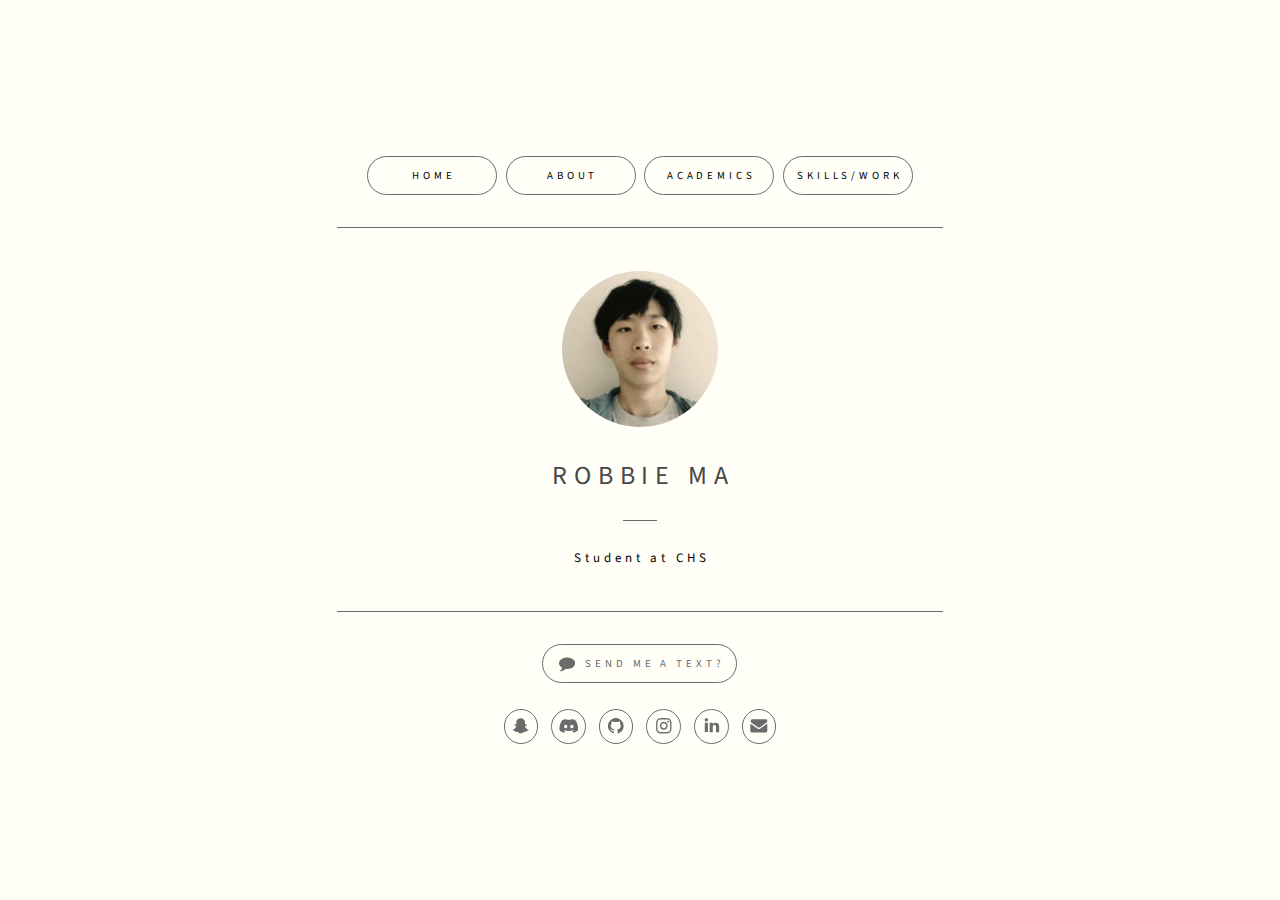
==== commit 08d7d7ad: "Add files via upload" ====
--- a/index.html
+++ b/index.html
@@ -2,6 +2,7 @@
 <html lang="en">
     <head>
         <title>robbiema</title>
+        <link rel="icon" href="favicon.png"/>
         <meta charset="utf-8"/>
         <meta name="viewport" content="width=device-width,initial-scale=1"/>
         <meta name="color-scheme" content="light only"/>
@@ -9,15 +10,15 @@
         <meta property="og:site_name" content="robbiema"/>
         <meta property="og:title" content="robbiema"/>
         <meta property="og:type" content="website"/>
-        <meta property="og:description" content="Robbie's profile for school"/>
-        <meta property="og:image" content="https://robbiemanew.carrd.co/assets/images/card.jpg?v=5b8f2154"/>
+        <meta property="og:description" content="Robbie&#039;s profile for school"/>
+        <meta property="og:image" content="https://robbiemanew.carrd.co/assets/images/card.jpg?v=bcd6e5db"/>
         <meta property="og:image:type" content="image/jpeg"/>
         <meta property="og:image:width" content="1280"/>
         <meta property="og:image:height" content="800"/>
         <meta property="og:url" content="https://robbiemanew.carrd.co"/>
         <meta property="twitter:card" content="summary_large_image"/>
         <link rel="canonical" href="https://robbiemanew.carrd.co"/>
-        <link href="https://fonts.googleapis.com/css2?display=swap&family=Source+Sans+Pro:ital,wght@0,200;0,400;0,700;1,200;1,400;1,700" rel="stylesheet" type="text/css"/>
+        <link href="https://fonts.googleapis.com/css2?display=swap&family=Source+Sans+Pro:ital,wght@0,200;0,300;0,400;0,700;1,200;1,300;1,400;1,700" rel="stylesheet" type="text/css"/>
         <style>
             html,body,div,span,applet,object,iframe,h1,h2,h3,h4,h5,h6,p,blockquote,pre,a,abbr,acronym,address,big,cite,code,del,dfn,em,img,ins,kbd,q,s,samp,small,strike,strong,sub,sup,tt,var,b,u,i,center,dl,dt,dd,ol,ul,li,fieldset,form,label,legend,table,caption,tbody,tfoot,thead,tr,th,td,article,aside,canvas,details,embed,figure,figcaption,footer,header,hgroup,menu,nav,output,ruby,section,summary,time,mark,audio,video {
                 margin: 0;
@@ -337,6 +338,41 @@
                 transition: none !important;
             }
 
+            @keyframes loading-spinner {
+                0% {
+                    transform: rotate(0deg);
+                }
+
+                100% {
+                    transform: rotate(360deg);
+                }
+            }
+
+            .deferred:before {
+                content: '';
+                display: block;
+                width: 4rem;
+                height: 4rem;
+                position: absolute;
+                top: 50%;
+                left: 50%;
+                margin: -2rem 0 0 -2rem;
+                animation: loading-spinner 1s infinite linear;
+                transition: opacity 0.25s ease;
+                transition-delay: 0.5s;
+                opacity: 0;
+                z-index: -1;
+                background-image: url('[data-uri]');
+                background-position: center;
+                background-repeat: no-repeat;
+                background-size: 3rem;
+            }
+
+            .deferred.loading:before {
+                opacity: 0.35;
+                z-index: 0;
+            }
+
             .buttons {
                 cursor: default;
                 display: flex;
@@ -395,8 +431,8 @@
             }
 
             #buttons01 .button {
-                color: #474747;
-                border: solid 1px #CCCCCC;
+                color: #000000;
+                border: solid 1px #6B6B6B;
             }
 
             #buttons01 .button:hover {
@@ -443,8 +479,8 @@
             }
 
             #buttons06 .button {
-                color: #474747;
-                border: solid 1px #CCCCCC;
+                color: #000000;
+                border: solid 1px #6B6B6B;
             }
 
             #buttons06 .button:hover {
@@ -487,8 +523,8 @@
             }
 
             #buttons04 .button {
-                color: #474747;
-                border: solid 1px #CCCCCC;
+                color: #000000;
+                border: solid 1px #6B6B6B;
             }
 
             #buttons04 .button:hover {
@@ -531,8 +567,8 @@
             }
 
             #buttons08 .button {
-                color: #474747;
-                border: solid 1px #CCCCCC;
+                color: #000000;
+                border: solid 1px #6B6B6B;
             }
 
             #buttons08 .button:hover {
@@ -573,7 +609,7 @@
 
             #buttons02 li a svg {
                 display: block;
-                fill: #CCCCCC;
+                fill: #6B6B6B;
                 flex-grow: 0;
                 flex-shrink: 0;
                 height: 100%;
@@ -590,8 +626,8 @@
             }
 
             #buttons02 .button {
-                color: #CCCCCC;
-                border: solid 1px #CCCCCC;
+                color: #6B6B6B;
+                border: solid 1px #6B6B6B;
             }
 
             #buttons02 .button svg {
@@ -608,11 +644,11 @@
             }
 
             #buttons02 .n01 svg {
-                fill: #CCCCCC;
+                fill: #6B6B6B;
             }
 
             #buttons02 .n01 {
-                color: #CCCCCC;
+                color: #6B6B6B;
             }
 
             #buttons02 .n01:hover {
@@ -649,7 +685,7 @@
 
             #divider01:before {
                 width: 100%;
-                background-color: #CCCCCC;
+                background-color: #6B6B6B;
                 height: 1px;
                 border-radius: 0px;
             }
@@ -664,7 +700,7 @@
 
             #divider02:before {
                 width: 2rem;
-                background-color: #CCCCCC;
+                background-color: #6B6B6B;
                 height: 1px;
                 border-radius: 0px;
             }
@@ -679,7 +715,7 @@
 
             #divider04:before {
                 width: 100%;
-                background-color: #CCCCCC;
+                background-color: #6B6B6B;
                 height: 1px;
                 border-radius: 0px;
             }
@@ -694,7 +730,7 @@
 
             #divider03:before {
                 width: 100%;
-                background-color: #CCCCCC;
+                background-color: #6B6B6B;
                 height: 1px;
                 border-radius: 0px;
             }
@@ -801,7 +837,7 @@
             }
 
             #text04 {
-                color: #474747;
+                color: #000000;
                 font-family: 'Source Sans Pro', sans-serif;
                 letter-spacing: 0.225rem;
                 width: calc(100% + 0.225rem);
@@ -824,7 +860,7 @@
 
             #text05 {
                 text-transform: uppercase;
-                color: #474747;
+                color: #000000;
                 font-family: 'Source Sans Pro', sans-serif;
                 letter-spacing: 0.4rem;
                 width: calc(100% + 0.4rem);
@@ -846,7 +882,119 @@
             }
 
             #text06 {
-                color: #474747;
+                color: #000000;
+                font-family: 'Source Sans Pro', sans-serif;
+                letter-spacing: 0.025rem;
+                width: calc(100% + 0.025rem);
+                font-size: 1em;
+                line-height: 1.875;
+                font-weight: 300;
+            }
+
+            #text06 a:hover {
+                color: #309EDB;
+            }
+
+            #text06 a {
+                text-decoration: underline;
+            }
+
+            #text06 span.p:nth-child(n + 2) {
+                margin-top: 1rem;
+            }
+
+            #text01 {
+                text-transform: uppercase;
+                color: #000000;
+                font-family: 'Source Sans Pro', sans-serif;
+                letter-spacing: 0.4rem;
+                width: calc(100% + 0.4rem);
+                font-size: 1em;
+                line-height: 1.5;
+                font-weight: 400;
+            }
+
+            #text01 a {
+                text-decoration: underline;
+            }
+
+            #text01 a:hover {
+                text-decoration: none;
+            }
+
+            #text01 span.p:nth-child(n + 2) {
+                margin-top: 1rem;
+            }
+
+            #text07 {
+                color: #000000;
+                font-family: 'Source Sans Pro', sans-serif;
+                letter-spacing: 0.025rem;
+                width: calc(100% + 0.025rem);
+                font-size: 1em;
+                line-height: 1.875;
+                font-weight: 300;
+            }
+
+            #text07 a {
+                text-decoration: underline;
+            }
+
+            #text07 a:hover {
+                text-decoration: none;
+            }
+
+            #text07 span.p:nth-child(n + 2) {
+                margin-top: 1rem;
+            }
+
+            #text13 {
+                text-transform: uppercase;
+                color: #000000;
+                font-family: 'Source Sans Pro', sans-serif;
+                letter-spacing: 0.4rem;
+                width: calc(100% + 0.4rem);
+                font-size: 1em;
+                line-height: 1.5;
+                font-weight: 400;
+            }
+
+            #text13 a {
+                text-decoration: underline;
+            }
+
+            #text13 a:hover {
+                text-decoration: none;
+            }
+
+            #text13 span.p:nth-child(n + 2) {
+                margin-top: 1rem;
+            }
+
+            #text14 {
+                color: #000000;
+                font-family: 'Source Sans Pro', sans-serif;
+                letter-spacing: 0.025rem;
+                width: calc(100% + 0.025rem);
+                font-size: 1em;
+                line-height: 1.875;
+                font-weight: 300;
+            }
+
+            #text14 a {
+                text-decoration: underline;
+            }
+
+            #text14 a:hover {
+                text-decoration: none;
+            }
+
+            #text14 span.p:nth-child(n + 2) {
+                margin-top: 1rem;
+            }
+
+            #text09 {
+                color: #000000;
                 font-family: 'Source Sans Pro', sans-serif;
                 letter-spacing: 0.025rem;
                 width: calc(100% + 0.025rem);
@@ -855,21 +1003,87 @@
                 font-weight: 200;
             }
 
-            #text06 a:hover {
-                color: #309EDB;
-            }
-
-            #text06 a {
+            #text09 a {
                 text-decoration: underline;
             }
 
-            #text06 span.p:nth-child(n + 2) {
+            #text09 a:hover {
+                text-decoration: none;
+            }
+
+            #text09 span.p:nth-child(n + 2) {
                 margin-top: 1rem;
             }
 
-            #text01 {
+            #text10 {
+                color: #000000;
+                font-family: 'Source Sans Pro', sans-serif;
+                letter-spacing: 0.025rem;
+                width: calc(100% + 0.025rem);
+                font-size: 1em;
+                line-height: 1.875;
+                font-weight: 200;
+            }
+
+            #text10 a {
+                text-decoration: underline;
+            }
+
+            #text10 a:hover {
+                text-decoration: none;
+            }
+
+            #text10 span.p:nth-child(n + 2) {
+                margin-top: 1rem;
+            }
+
+            #text11 {
+                color: #000000;
+                font-family: 'Source Sans Pro', sans-serif;
+                letter-spacing: 0.025rem;
+                width: calc(100% + 0.025rem);
+                font-size: 1em;
+                line-height: 1.875;
+                font-weight: 200;
+            }
+
+            #text11 a {
+                text-decoration: underline;
+            }
+
+            #text11 a:hover {
+                text-decoration: none;
+            }
+
+            #text11 span.p:nth-child(n + 2) {
+                margin-top: 1rem;
+            }
+
+            #text12 {
+                color: #000000;
+                font-family: 'Source Sans Pro', sans-serif;
+                letter-spacing: 0.025rem;
+                width: calc(100% + 0.025rem);
+                font-size: 1em;
+                line-height: 1.875;
+                font-weight: 200;
+            }
+
+            #text12 a {
+                text-decoration: underline;
+            }
+
+            #text12 a:hover {
+                text-decoration: none;
+            }
+
+            #text12 span.p:nth-child(n + 2) {
+                margin-top: 1rem;
+            }
+
+            #text15 {
                 text-transform: uppercase;
-                color: #474747;
+                color: #000000;
                 font-family: 'Source Sans Pro', sans-serif;
                 letter-spacing: 0.4rem;
                 width: calc(100% + 0.4rem);
@@ -878,43 +1092,43 @@
                 font-weight: 400;
             }
 
-            #text01 a {
+            #text15 a {
                 text-decoration: underline;
             }
 
-            #text01 a:hover {
+            #text15 a:hover {
                 text-decoration: none;
             }
 
-            #text01 span.p:nth-child(n + 2) {
+            #text15 span.p:nth-child(n + 2) {
                 margin-top: 1rem;
             }
 
-            #text07 {
-                color: #474747;
+            #text16 {
+                color: #000000;
                 font-family: 'Source Sans Pro', sans-serif;
                 letter-spacing: 0.025rem;
                 width: calc(100% + 0.025rem);
                 font-size: 1em;
                 line-height: 1.875;
-                font-weight: 200;
-            }
-
-            #text07 a {
+                font-weight: 300;
+            }
+
+            #text16 a {
                 text-decoration: underline;
             }
 
-            #text07 a:hover {
+            #text16 a:hover {
                 text-decoration: none;
             }
 
-            #text07 span.p:nth-child(n + 2) {
+            #text16 span.p:nth-child(n + 2) {
                 margin-top: 1rem;
             }
 
-            #text13 {
+            #text17 {
                 text-transform: uppercase;
-                color: #474747;
+                color: #000000;
                 font-family: 'Source Sans Pro', sans-serif;
                 letter-spacing: 0.4rem;
                 width: calc(100% + 0.4rem);
@@ -923,131 +1137,43 @@
                 font-weight: 400;
             }
 
-            #text13 a {
+            #text17 a {
                 text-decoration: underline;
             }
 
-            #text13 a:hover {
+            #text17 a:hover {
                 text-decoration: none;
             }
 
-            #text13 span.p:nth-child(n + 2) {
+            #text17 span.p:nth-child(n + 2) {
                 margin-top: 1rem;
             }
 
-            #text14 {
-                color: #474747;
+            #text02 {
+                color: #000000;
                 font-family: 'Source Sans Pro', sans-serif;
                 letter-spacing: 0.025rem;
                 width: calc(100% + 0.025rem);
                 font-size: 1em;
                 line-height: 1.875;
-                font-weight: 200;
-            }
-
-            #text14 a {
+                font-weight: 300;
+            }
+
+            #text02 a {
                 text-decoration: underline;
             }
 
-            #text14 a:hover {
+            #text02 a:hover {
                 text-decoration: none;
             }
 
-            #text14 span.p:nth-child(n + 2) {
+            #text02 span.p:nth-child(n + 2) {
                 margin-top: 1rem;
             }
 
-            #text09 {
-                color: #474747;
-                font-family: 'Source Sans Pro', sans-serif;
-                letter-spacing: 0.025rem;
-                width: calc(100% + 0.025rem);
-                font-size: 1em;
-                line-height: 1.875;
-                font-weight: 200;
-            }
-
-            #text09 a {
-                text-decoration: underline;
-            }
-
-            #text09 a:hover {
-                text-decoration: none;
-            }
-
-            #text09 span.p:nth-child(n + 2) {
-                margin-top: 1rem;
-            }
-
-            #text10 {
-                color: #474747;
-                font-family: 'Source Sans Pro', sans-serif;
-                letter-spacing: 0.025rem;
-                width: calc(100% + 0.025rem);
-                font-size: 1em;
-                line-height: 1.875;
-                font-weight: 200;
-            }
-
-            #text10 a {
-                text-decoration: underline;
-            }
-
-            #text10 a:hover {
-                text-decoration: none;
-            }
-
-            #text10 span.p:nth-child(n + 2) {
-                margin-top: 1rem;
-            }
-
-            #text11 {
-                color: #474747;
-                font-family: 'Source Sans Pro', sans-serif;
-                letter-spacing: 0.025rem;
-                width: calc(100% + 0.025rem);
-                font-size: 1em;
-                line-height: 1.875;
-                font-weight: 200;
-            }
-
-            #text11 a {
-                text-decoration: underline;
-            }
-
-            #text11 a:hover {
-                text-decoration: none;
-            }
-
-            #text11 span.p:nth-child(n + 2) {
-                margin-top: 1rem;
-            }
-
-            #text12 {
-                color: #474747;
-                font-family: 'Source Sans Pro', sans-serif;
-                letter-spacing: 0.025rem;
-                width: calc(100% + 0.025rem);
-                font-size: 1em;
-                line-height: 1.875;
-                font-weight: 200;
-            }
-
-            #text12 a {
-                text-decoration: underline;
-            }
-
-            #text12 a:hover {
-                text-decoration: none;
-            }
-
-            #text12 span.p:nth-child(n + 2) {
-                margin-top: 1rem;
-            }
-
-            #text15 {
+            #text08 {
                 text-transform: uppercase;
-                color: #474747;
+                color: #000000;
                 font-family: 'Source Sans Pro', sans-serif;
                 letter-spacing: 0.4rem;
                 width: calc(100% + 0.4rem);
@@ -1056,116 +1182,26 @@
                 font-weight: 400;
             }
 
-            #text15 a {
+            #text08 a {
                 text-decoration: underline;
             }
 
-            #text15 a:hover {
+            #text08 a:hover {
                 text-decoration: none;
             }
 
-            #text15 span.p:nth-child(n + 2) {
+            #text08 span.p:nth-child(n + 2) {
                 margin-top: 1rem;
             }
 
-            #text16 {
-                color: #474747;
+            #text18 {
+                color: #000000;
                 font-family: 'Source Sans Pro', sans-serif;
                 letter-spacing: 0.025rem;
                 width: calc(100% + 0.025rem);
                 font-size: 1em;
                 line-height: 1.875;
-                font-weight: 200;
-            }
-
-            #text16 a {
-                text-decoration: underline;
-            }
-
-            #text16 a:hover {
-                text-decoration: none;
-            }
-
-            #text16 span.p:nth-child(n + 2) {
-                margin-top: 1rem;
-            }
-
-            #text17 {
-                text-transform: uppercase;
-                color: #474747;
-                font-family: 'Source Sans Pro', sans-serif;
-                letter-spacing: 0.4rem;
-                width: calc(100% + 0.4rem);
-                font-size: 1em;
-                line-height: 1.5;
-                font-weight: 400;
-            }
-
-            #text17 a {
-                text-decoration: underline;
-            }
-
-            #text17 a:hover {
-                text-decoration: none;
-            }
-
-            #text17 span.p:nth-child(n + 2) {
-                margin-top: 1rem;
-            }
-
-            #text02 {
-                color: #474747;
-                font-family: 'Source Sans Pro', sans-serif;
-                letter-spacing: 0.025rem;
-                width: calc(100% + 0.025rem);
-                font-size: 1em;
-                line-height: 1.875;
-                font-weight: 200;
-            }
-
-            #text02 a {
-                text-decoration: underline;
-            }
-
-            #text02 a:hover {
-                text-decoration: none;
-            }
-
-            #text02 span.p:nth-child(n + 2) {
-                margin-top: 1rem;
-            }
-
-            #text08 {
-                text-transform: uppercase;
-                color: #474747;
-                font-family: 'Source Sans Pro', sans-serif;
-                letter-spacing: 0.4rem;
-                width: calc(100% + 0.4rem);
-                font-size: 1em;
-                line-height: 1.5;
-                font-weight: 400;
-            }
-
-            #text08 a {
-                text-decoration: underline;
-            }
-
-            #text08 a:hover {
-                text-decoration: none;
-            }
-
-            #text08 span.p:nth-child(n + 2) {
-                margin-top: 1rem;
-            }
-
-            #text18 {
-                color: #474747;
-                font-family: 'Source Sans Pro', sans-serif;
-                letter-spacing: 0.025rem;
-                width: calc(100% + 0.025rem);
-                font-size: 1em;
-                line-height: 1.875;
-                font-weight: 200;
+                font-weight: 300;
             }
 
             #text18 a {
@@ -1204,32 +1240,33 @@
             }
 
             #table01 {
-                color: #474747;
+                color: #000000;
                 font-family: 'Source Sans Pro', sans-serif;
                 letter-spacing: 0.025rem;
                 font-size: 1em;
                 line-height: 1.875;
-                font-weight: 200;
+                font-weight: 300;
+            }
+
+            #table01 a {
+                color: #474747;
+                text-decoration: underline;
             }
 
             #table01 a:hover {
                 color: #309EDB;
             }
 
-            #table01 a {
-                text-decoration: underline;
-            }
-
             #table01 .table-inner {
                 width: 30rem;
             }
 
             #table01 thead {
-                border-bottom: solid 2px #CCCCCC;
+                border-bottom: solid 2px #6B6B6B;
             }
 
             #table01 tbody tr {
-                border-top: solid 1px rgba(204,204,204,0.373);
+                border-top: solid 1px rgba(107,107,107,0.373);
             }
 
             #table01 tbody tr:first-child {
@@ -1869,21 +1906,174 @@
                 opacity: 0.375;
             }
 
+            #gallery02 .inner {
+                max-width: 100%;
+                width: 100%;
+            }
+
+            #gallery02 ul li {
+                border-radius: 1.5rem;
+                display: inline-block;
+                flex-grow: 1;
+                flex-shrink: 0;
+                flex-basis: calc(33.333333333333% - var(--gap));
+            }
+
+            #gallery02 ul li .frame {
+                border-radius: 1.5rem;
+                width: 100%;
+            }
+
+            #gallery02 ul li .caption p {
+                padding-bottom: 0rem;
+                padding-top: 0.5rem;
+                color: #000000;
+                font-family: 'Source Sans Pro', sans-serif;
+                letter-spacing: 0.025rem;
+                font-size: 0.75em;
+                line-height: 0.75;
+                font-weight: 400;
+            }
+
+            #gallery02 ul {
+                --gap: 0.5rem;
+                gap: var(--gap);
+            }
+
+            #gallery02 ul li .thumbnail {
+                display: block;
+                transition: none;
+            }
+
+            #gallery02 ul li img {
+                height: 14.625rem;
+                object-fit: cover;
+                object-position: center;
+                width: 100%;
+            }
+
+            #gallery02 ul li .thumbnail img {
+                transition: none;
+            }
+
+            #gallery02 ul li .n01 img {
+                object-position: center;
+            }
+
+            #gallery02 ul li .n02 img {
+                object-position: center;
+            }
+
+            #gallery02 ul li .n03 img {
+                object-position: center;
+            }
+
+            #gallery02 ul li .n04 img {
+                object-position: bottom;
+            }
+
+            #gallery03 .inner {
+                max-width: 100%;
+                width: 100%;
+            }
+
+            #gallery03 ul li {
+                border-radius: 1.5rem;
+                display: inline-block;
+                flex-grow: 1;
+                flex-shrink: 0;
+                flex-basis: calc(33.333333333333% - var(--gap));
+            }
+
+            #gallery03 ul li .frame {
+                border-radius: 1.5rem;
+                width: 100%;
+            }
+
+            #gallery03 ul li .caption p {
+                padding-bottom: 0rem;
+                padding-top: 0.5rem;
+                color: #000000;
+                font-family: 'Source Sans Pro', sans-serif;
+                letter-spacing: 0.025rem;
+                font-size: 0.75em;
+                line-height: 0.75;
+                font-weight: 400;
+            }
+
+            #gallery03 ul {
+                --gap: 0.5rem;
+                gap: var(--gap);
+            }
+
+            #gallery03 ul li .thumbnail {
+                display: block;
+                transition: none;
+            }
+
+            #gallery03 ul li img {
+                height: 14.625rem;
+                object-fit: cover;
+                object-position: center;
+                width: 100%;
+            }
+
+            #gallery03 ul li .thumbnail img {
+                transition: none;
+            }
+
+            #gallery03 ul li .n01 img {
+                object-position: center;
+            }
+
+            #gallery03 ul li .n02 img {
+                object-position: center;
+            }
+
+            #gallery03 ul li .n03 img {
+                object-position: center;
+            }
+
+            #gallery03 ul li .n04 img {
+                object-position: bottom;
+            }
+
+            #gallery03 ul li .n05 img {
+                object-position: center;
+            }
+
             #gallery01 .inner {
                 max-width: 100%;
+                width: 100%;
             }
 
             #gallery01 ul li {
-                border-radius: 0rem;
+                border-radius: 1.5rem;
                 display: inline-block;
+                flex-grow: 1;
+                flex-shrink: 0;
+                flex-basis: calc(33.333333333333% - var(--gap));
             }
 
             #gallery01 ul li .frame {
-                border-radius: 0rem;
+                border-radius: 1.5rem;
+                width: 100%;
+            }
+
+            #gallery01 ul li .caption p {
+                padding-bottom: 0rem;
+                padding-top: 0.5rem;
+                color: #000000;
+                font-family: 'Source Sans Pro', sans-serif;
+                letter-spacing: 0.025rem;
+                font-size: 0.75em;
+                line-height: 0.75;
+                font-weight: 400;
             }
 
             #gallery01 ul {
-                gap: 0.5rem;
+                --gap: 0.5rem;
+                gap: var(--gap);
             }
 
             #gallery01 ul li .thumbnail {
@@ -1892,12 +2082,38 @@
             }
 
             #gallery01 ul li img {
-                height: auto;
-                max-height: 15rem;
+                height: 14.625rem;
+                object-fit: cover;
+                object-position: center;
+                width: 100%;
             }
 
             #gallery01 ul li .thumbnail img {
                 transition: none;
+            }
+
+            #gallery01 ul li .n01 img {
+                object-position: center;
+            }
+
+            #gallery01 ul li .n02 img {
+                object-position: center;
+            }
+
+            #gallery01 ul li .n03 img {
+                object-position: center;
+            }
+
+            #gallery01 ul li .n04 img {
+                object-position: center;
+            }
+
+            #gallery01 ul li .n05 img {
+                object-position: center;
+            }
+
+            #gallery01 ul li .n06 img {
+                object-position: center;
             }
 
             .list {
@@ -1949,22 +2165,23 @@
             }
 
             #list01 {
-                color: #474747;
+                color: #000000;
                 font-family: 'Source Sans Pro', sans-serif;
                 letter-spacing: 0.025rem;
                 font-size: 1em;
                 line-height: 1.875;
-                font-weight: 200;
+                font-weight: 300;
+            }
+
+            #list01 a {
+                color: #474747;
+                text-decoration: underline;
             }
 
             #list01 a:hover {
                 color: #309EDB;
             }
 
-            #list01 a {
-                text-decoration: underline;
-            }
-
             #list01 ul {
                 width: 100%;
             }
@@ -1978,7 +2195,7 @@
             }
 
             #list01 ul li:before {
-                background-image: url('data:image/svg+xml;charset=utf8,%3Csvg%20xmlns%3D%22http%3A%2F%2Fwww.w3.org%2F2000%2Fsvg%22%20x%3D%220px%22%20y%3D%220px%22%20viewBox%3D%220%200%2040%2040%22%3E%3Ccircle%20cx%3D%2220%22%20cy%3D%2220%22%20r%3D%2210%22%20fill%3D%22%23CCCCCC%22%20%2F%3E%3C%2Fsvg%3E');
+                background-image: url('data:image/svg+xml;charset=utf8,%3Csvg%20xmlns%3D%22http%3A%2F%2Fwww.w3.org%2F2000%2Fsvg%22%20x%3D%220px%22%20y%3D%220px%22%20viewBox%3D%220%200%2040%2040%22%3E%3Ccircle%20cx%3D%2220%22%20cy%3D%2220%22%20r%3D%2210%22%20fill%3D%22%236B6B6B%22%20%2F%3E%3C%2Fsvg%3E');
                 border-radius: 1.625rem;
                 background-position: left 60%;
                 background-repeat: no-repeat;
@@ -2054,11 +2271,11 @@
             }
 
             #icons01 a svg {
-                fill: #CCCCCC;
+                fill: #6B6B6B;
             }
 
             #icons01 a {
-                border: solid 1px #CCCCCC;
+                border: solid 1px #6B6B6B;
             }
 
             #icons01 a:hover {
@@ -2113,6 +2330,7 @@
                 fill: #E02B2B !important;
             }
 
+        
             @media (orientation: portrait) {
                 .gallery-modal {
                     grid-template-areas: "image" "caption";
@@ -2720,8 +2938,49 @@
                     background-position: top 0.5rem right 0.5rem;
                 }
 
+                #gallery02 ul li .caption p {
+                    letter-spacing: 0.025rem;
+                    font-size: 0.75em;
+                    line-height: 0.75;
+                }
+
+                #gallery02 ul li {
+                    flex-basis: calc(50% - var(--gap));
+                }
+
+                #gallery02 ul li img {
+                    height: 10.96875rem;
+                    width: 100%;
+                }
+
+                #gallery03 ul li .caption p {
+                    letter-spacing: 0.025rem;
+                    font-size: 0.75em;
+                    line-height: 0.75;
+                }
+
+                #gallery03 ul li {
+                    flex-basis: calc(50% - var(--gap));
+                }
+
+                #gallery03 ul li img {
+                    height: 10.96875rem;
+                    width: 100%;
+                }
+
+                #gallery01 ul li .caption p {
+                    letter-spacing: 0.025rem;
+                    font-size: 0.75em;
+                    line-height: 0.75;
+                }
+
+                #gallery01 ul li {
+                    flex-basis: calc(50% - var(--gap));
+                }
+
                 #gallery01 ul li img {
-                    max-height: 11.25rem;
+                    height: 10.96875rem;
+                    width: 100%;
                 }
 
                 #list01 {
@@ -2913,8 +3172,28 @@
                     --padding-vertical: 1.5rem;
                 }
 
+                #gallery02 ul li .caption p {
+                    font-size: 0.75em;
+                }
+
+                #gallery02 ul {
+                    --gap: 0.375rem;
+                }
+
+                #gallery03 ul li .caption p {
+                    font-size: 0.75em;
+                }
+
+                #gallery03 ul {
+                    --gap: 0.375rem;
+                }
+
+                #gallery01 ul li .caption p {
+                    font-size: 0.75em;
+                }
+
                 #gallery01 ul {
-                    gap: 0.375rem;
+                    --gap: 0.375rem;
                 }
 
                 #list01 {
@@ -3159,37 +3438,179 @@
                     </section>
                     <section id="photography-section" data-title="Photography">
                         <p id="text17">Photography</p>
-                        <p id="text02">Pretty fun, I take random photos every day, but I like taking cinematic or just pretty pictures once in a while. I don't have a camera, everything is taken with my phone.</p>
+                        <p id="text02">
+                            <span class="p">
+                                I take random photos every day, but I like taking cinematic or just pretty pictures once in a while. I don't have a camera, everything is taken with my phone.<br/>
+                                (Gallery last updated: 9/20/24).<br/>
+                                <u>
+                                    <strong>Click on images to enlarge</strong>
+                                </u>
+                            </span>
+                        </p>
+                        <div id="gallery02" class="gallery">
+                            <div class="inner">
+                                <ul>
+                                    <li>
+                                        <a href="image.png" class="thumbnail n01">
+                                            <span class="frame">
+                                                <img src="image.png" alt="CHS Empty Hallways"/>
+                                            </span>
+                                        </a>
+                                        <div class="caption">
+                                            <p>CHS Empty Hallways</p>
+                                        </div>
+                                    </li>
+                                    <li>
+                                        <a href="gimage1.png" class="thumbnail n02">
+                                            <span class="frame">
+                                                <img src="gimage1.png" alt="Homecoming Dance at CHS"/>
+                                            </span>
+                                        </a>
+                                        <div class="caption">
+                                            <p>Homecoming Dance at CHS</p>
+                                        </div>
+                                    </li>
+                                    <li>
+                                        <a href="gimage2.png" class="thumbnail n03">
+                                            <span class="frame">
+                                                <img src="gimage2.png" alt="Aftermath of Homecoming Dance"/>
+                                            </span>
+                                        </a>
+                                        <div class="caption">
+                                            <p>Aftermath of Homecoming Dance</p>
+                                        </div>
+                                    </li>
+                                    <li>
+                                        <a href="image.jpg" class="thumbnail n04">
+                                            <span class="frame">
+                                                <img src="image.jpg" alt="A Blue, Blue Sky"/>
+                                            </span>
+                                        </a>
+                                        <div class="caption">
+                                            <p>A Blue, Blue Sky</p>
+                                        </div>
+                                    </li>
+                                </ul>
+                            </div>
+                        </div>
+                        <div id="gallery03" class="gallery">
+                            <div class="inner">
+                                <ul>
+                                    <li>
+                                        <a href="gimage4.png" class="thumbnail n01">
+                                            <span class="frame">
+                                                <img src="gimage4.png" alt="Marching Band Practice"/>
+                                            </span>
+                                        </a>
+                                        <div class="caption">
+                                            <p>Marching Band Practice</p>
+                                        </div>
+                                    </li>
+                                    <li>
+                                        <a href="gimage5.png" class="thumbnail n02">
+                                            <span class="frame">
+                                                <img src="gimage5.png" alt="Notebook Tunnel"/>
+                                            </span>
+                                        </a>
+                                        <div class="caption">
+                                            <p>Notebook Tunnel</p>
+                                        </div>
+                                    </li>
+                                    <li>
+                                        <a href="gimage6.png" class="thumbnail n03">
+                                            <span class="frame">
+                                                <img src="gimage6.png" alt="In the Forest"/>
+                                            </span>
+                                        </a>
+                                        <div class="caption">
+                                            <p>In the Forest</p>
+                                        </div>
+                                    </li>
+                                    <li>
+                                        <a href="gimage8.png" class="thumbnail n04">
+                                            <span class="frame">
+                                                <img src="gimage8.png" alt="Wheat Fields in a Dream"/>
+                                            </span>
+                                        </a>
+                                        <div class="caption">
+                                            <p>Wheat Fields in a Dream</p>
+                                        </div>
+                                    </li>
+                                    <li>
+                                        <a href="gimage9.png" class="thumbnail n05">
+                                            <span class="frame">
+                                                <img src="gimage9.png" alt="Lake in the Sky"/>
+                                            </span>
+                                        </a>
+                                        <div class="caption">
+                                            <p>Lake in the Sky</p>
+                                        </div>
+                                    </li>
+                                </ul>
+                            </div>
+                        </div>
                         <div id="gallery01" class="gallery">
                             <div class="inner">
                                 <ul>
                                     <li>
-                                        <a href="assets/images/gallery01/50269271_original.jpg?v=5b8f2154" class="thumbnail n01">
+                                        <a href="gimage10.png" class="thumbnail n01">
                                             <span class="frame">
-                                                <img src="assets/images/gallery01/50269271.jpg?v=5b8f2154" alt="Untitled"/>
+                                                <img src="gimage10.png" alt="Where Am I Going?"/>
                                             </span>
                                         </a>
+                                        <div class="caption">
+                                            <p>Where Am I Going?</p>
+                                        </div>
                                     </li>
                                     <li>
-                                        <a href="assets/images/gallery01/dc3b1159_original.jpg?v=5b8f2154" class="thumbnail n02">
+                                        <a href="gimage11.png" class="thumbnail n02">
                                             <span class="frame">
-                                                <img src="assets/images/gallery01/dc3b1159.jpg?v=5b8f2154" alt="Untitled"/>
+                                                <img src="gimage11.png" alt="Orange Hour"/>
                                             </span>
                                         </a>
+                                        <div class="caption">
+                                            <p>Orange Hour</p>
+                                        </div>
                                     </li>
                                     <li>
-                                        <a href="assets/images/gallery01/306f6e29_original.jpg?v=5b8f2154" class="thumbnail n03">
+                                        <a href="gimage12.png" class="thumbnail n03">
                                             <span class="frame">
-                                                <img src="assets/images/gallery01/306f6e29.jpg?v=5b8f2154" alt="Untitled"/>
+                                                <img src="gimage12.png" alt="Studying Late at Night"/>
                                             </span>
                                         </a>
+                                        <div class="caption">
+                                            <p>Studying Late at Night</p>
+                                        </div>
                                     </li>
                                     <li>
-                                        <a href="assets/images/gallery01/86cb136a_original.jpg?v=5b8f2154" class="thumbnail n04">
+                                        <a href="gimage13.png" class="thumbnail n04">
                                             <span class="frame">
-                                                <img src="assets/images/gallery01/86cb136a.jpg?v=5b8f2154" alt="Untitled"/>
+                                                <img src="gimage13.png" alt="Moon (Captured from telescope)"/>
                                             </span>
                                         </a>
+                                        <div class="caption">
+                                            <p>Moon (Captured from telescope)</p>
+                                        </div>
+                                    </li>
+                                    <li>
+                                        <a href="gimage14.png" class="thumbnail n05">
+                                            <span class="frame">
+                                                <img src="gimage14.png" alt="Solar Eclipse (Partial)"/>
+                                            </span>
+                                        </a>
+                                        <div class="caption">
+                                            <p>Solar Eclipse (Partial)</p>
+                                        </div>
+                                    </li>
+                                    <li>
+                                        <a href="gimage15.png" class="thumbnail n06">
+                                            <span class="frame">
+                                                <img src="gimage15.png" alt="Solar Eclipse (Totality)"/>
+                                            </span>
+                                        </a>
+                                        <div class="caption">
+                                            <p>Solar Eclipse (Totality)</p>
+                                        </div>
                                     </li>
                                 </ul>
                             </div>
@@ -3273,7 +3694,7 @@
                                 </a>
                             </li>
                             <li>
-                                <a class="n06" href="mainto:zhengyuanma@cartervilleschools.org">
+                                <a class="n06" href="mailto:zhengyuanma@cartervilleschool.org">
                                     <svg aria-labelledby="icon-title">
                                         <title id="icon-title">Email</title>
                                         <use xlink:href="#icon-c3c8e1063e3b7f84f6b54712741de139"></use>
@@ -3282,6 +3703,7 @@
                                 </a>
                             </li>
                         </ul>
+
                     </footer>
                 </div>
             </div>
@@ -4118,6 +4540,56 @@
                     }
                 };
                 scrollEvents.init();
+                (function() {
+                    var items = $$('.deferred'), loadHandler, enterHandler;
+                    loadHandler = function() {
+                        var i = this
+                          , p = this.parentElement
+                          , duration = 375;
+                        if (i.dataset.src !== 'done')
+                            return;
+                        if (Date.now() - i._startLoad < duration)
+                            duration = 175;
+                        i.style.transitionDuration = (duration / 1000.00) + 's';
+                        p.classList.remove('loading');
+                        i.style.opacity = 1;
+                        setTimeout(function() {
+                            i.style.backgroundImage = 'none';
+                            i.style.transitionProperty = '';
+                            i.style.transitionTimingFunction = '';
+                            i.style.transitionDuration = '';
+                        }, duration);
+                    }
+                    ;
+                    enterHandler = function() {
+                        var i = this, p = this.parentElement, src;
+                        src = i.dataset.src;
+                        i.dataset.src = 'done';
+                        p.classList.add('loading');
+                        i._startLoad = Date.now();
+                        i.src = src;
+                    }
+                    ;
+                    items.forEach(function(p) {
+                        var i = p.firstElementChild;
+                        if (!p.classList.contains('enclosed')) {
+                            p.style.backgroundImage = 'url(' + i.src + ')';
+                            p.style.backgroundSize = '100% 100%';
+                            p.style.backgroundPosition = 'top left';
+                            p.style.backgroundRepeat = 'no-repeat';
+                        }
+                        i.style.opacity = 0;
+                        i.style.transitionProperty = 'opacity';
+                        i.style.transitionTimingFunction = 'ease-in-out';
+                        i.addEventListener('load', loadHandler);
+                        scrollEvents.add({
+                            element: i,
+                            enter: enterHandler,
+                            offset: 250,
+                        });
+                    });
+                }
+                )();
                 var onvisible = {
                     effects: {
                         'blur-in': {
@@ -5199,6 +5671,22 @@
                 ;
                 var _lightboxGallery = new lightboxGallery;
                 _lightboxGallery.init({
+                    id: 'gallery02',
+                    navigation: true,
+                    captions: false,
+                    mobile: true,
+                    mobileNavigation: true,
+                    scheme: 'dark',
+                });
+                _lightboxGallery.init({
+                    id: 'gallery03',
+                    navigation: true,
+                    captions: false,
+                    mobile: true,
+                    mobileNavigation: true,
+                    scheme: 'dark',
+                });
+                _lightboxGallery.init({
                     id: 'gallery01',
                     navigation: true,
                     captions: false,
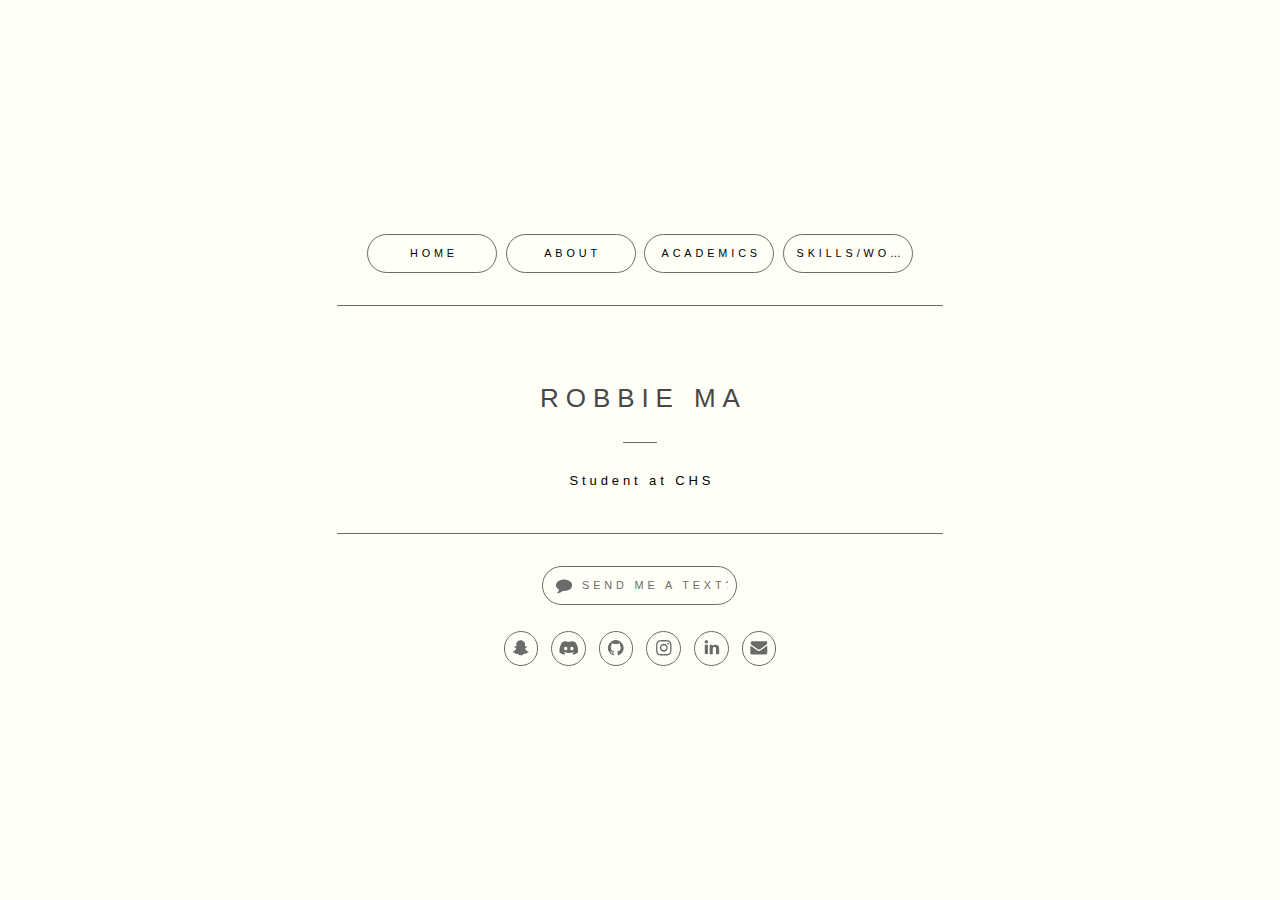
==== commit 0e0872c4: "Add files via upload" ====
--- a/index.html
+++ b/index.html
@@ -1,5726 +1 @@
-<!DOCTYPE HTML>
-<html lang="en">
-    <head>
-        <title>robbiema</title>
-        <link rel="icon" href="favicon.png"/>
-        <meta charset="utf-8"/>
-        <meta name="viewport" content="width=device-width,initial-scale=1"/>
-        <meta name="color-scheme" content="light only"/>
-        <meta name="description" content="Robbie&#039;s profile for school"/>
-        <meta property="og:site_name" content="robbiema"/>
-        <meta property="og:title" content="robbiema"/>
-        <meta property="og:type" content="website"/>
-        <meta property="og:description" content="Robbie&#039;s profile for school"/>
-        <meta property="og:image" content="https://robbiemanew.carrd.co/assets/images/card.jpg?v=bcd6e5db"/>
-        <meta property="og:image:type" content="image/jpeg"/>
-        <meta property="og:image:width" content="1280"/>
-        <meta property="og:image:height" content="800"/>
-        <meta property="og:url" content="https://robbiemanew.carrd.co"/>
-        <meta property="twitter:card" content="summary_large_image"/>
-        <link rel="canonical" href="https://robbiemanew.carrd.co"/>
-        <link href="https://fonts.googleapis.com/css2?display=swap&family=Source+Sans+Pro:ital,wght@0,200;0,300;0,400;0,700;1,200;1,300;1,400;1,700" rel="stylesheet" type="text/css"/>
-        <style>
-            html,body,div,span,applet,object,iframe,h1,h2,h3,h4,h5,h6,p,blockquote,pre,a,abbr,acronym,address,big,cite,code,del,dfn,em,img,ins,kbd,q,s,samp,small,strike,strong,sub,sup,tt,var,b,u,i,center,dl,dt,dd,ol,ul,li,fieldset,form,label,legend,table,caption,tbody,tfoot,thead,tr,th,td,article,aside,canvas,details,embed,figure,figcaption,footer,header,hgroup,menu,nav,output,ruby,section,summary,time,mark,audio,video {
-                margin: 0;
-                padding: 0;
-                border: 0;
-                font-size: 100%;
-                font: inherit;
-                vertical-align: baseline;
-            }
-
-            article,aside,details,figcaption,figure,footer,header,hgroup,menu,nav,section {
-                display: block;
-            }
-
-            body {
-                line-height: 1;
-            }
-
-            ol,ul {
-                list-style: none;
-            }
-
-            blockquote,q {
-                quotes: none;
-            }
-
-            blockquote:before,blockquote:after,q:before,q:after {
-                content: '';
-                content: none;
-            }
-
-            table {
-                border-collapse: collapse;
-                border-spacing: 0;
-            }
-
-            body {
-                -webkit-text-size-adjust: none
-            }
-
-            mark {
-                background-color: transparent;
-                color: inherit
-            }
-
-            input::-moz-focus-inner {
-                border: 0;
-                padding: 0
-            }
-
-            input[type="text"],input[type="email"],select,textarea {
-                -moz-appearance: none;
-                -webkit-appearance: none;
-                -ms-appearance: none;
-                appearance: none
-            }
-
-            *, *:before, *:after {
-                box-sizing: border-box;
-            }
-
-            body {
-                line-height: 1.0;
-                min-height: var(--viewport-height);
-                min-width: 320px;
-                overflow-x: hidden;
-                word-wrap: break-word;
-                background-color: #FFFEF7;
-            }
-
-            :root {
-                --background-height: 100vh;
-                --site-language-alignment: left;
-                --site-language-direction: ltr;
-                --site-language-flex-alignment: flex-start;
-                --site-language-indent-left: 1;
-                --site-language-indent-right: 0;
-                --site-language-margin-left: 0;
-                --site-language-margin-right: auto;
-                --viewport-height: 100vh;
-            }
-
-            html {
-                font-size: 18pt;
-            }
-
-            u {
-                text-decoration: underline;
-            }
-
-            strong {
-                color: inherit;
-                font-weight: bolder;
-            }
-
-            em {
-                font-style: italic;
-            }
-
-            code {
-                background-color: rgba(144,144,144,0.25);
-                border-radius: 0.25em;
-                font-family: 'Lucida Console', 'Courier New', monospace;
-                font-size: 0.9em;
-                font-weight: normal;
-                letter-spacing: 0;
-                margin: 0 0.25em;
-                padding: 0.25em 0.5em;
-                text-indent: 0;
-            }
-
-            mark {
-                background-color: rgba(144,144,144,0.25);
-            }
-
-            spoiler-text {
-                -webkit-text-stroke: 0;
-                background-color: rgba(32,32,32,0.75);
-                text-shadow: none;
-                text-stroke: 0;
-                color: transparent;
-                cursor: pointer;
-                transition: color 0.1s ease-in-out;
-            }
-
-            spoiler-text.active {
-                color: #FFFFFF;
-                cursor: text;
-            }
-
-            s {
-                text-decoration: line-through;
-            }
-
-            sub {
-                font-size: smaller;
-                vertical-align: sub;
-            }
-
-            sup {
-                font-size: smaller;
-                vertical-align: super;
-            }
-
-            a {
-                color: inherit;
-                text-decoration: underline;
-                transition: color 0.25s ease;
-            }
-
-            a[onclick]:not([href]) {
-                cursor: pointer;
-            }
-
-            unloaded-script {
-                display: none;
-            }
-
-            #wrapper {
-                -webkit-overflow-scrolling: touch;
-                align-items: center;
-                display: flex;
-                flex-direction: column;
-                justify-content: center;
-                min-height: var(--viewport-height);
-                overflow: hidden;
-                position: relative;
-                z-index: 2;
-            }
-
-            #main {
-                --alignment: center;
-                --flex-alignment: center;
-                --indent-left: 1;
-                --indent-right: 1;
-                --margin-left: auto;
-                --margin-right: auto;
-                --border-radius-tl: 0;
-                --border-radius-tr: 0;
-                --border-radius-br: 0;
-                --border-radius-bl: 0;
-                align-items: center;
-                display: flex;
-                flex-grow: 0;
-                flex-shrink: 0;
-                justify-content: center;
-                max-width: 100%;
-                position: relative;
-                text-align: var(--alignment);
-                z-index: 1;
-                transition: opacity 1s ease-in-out 0s;
-            }
-
-            #main > .inner {
-                --padding-horizontal: 1rem;
-                --padding-vertical: 1.25rem;
-                --spacing: 1.125rem;
-                --width: 37rem;
-                border-radius: var(--border-radius-tl) var(--border-radius-tr) var(--border-radius-br) var(--border-radius-bl);
-                max-width: 100%;
-                position: relative;
-                width: var(--width);
-                z-index: 1;
-                padding: var(--padding-vertical) var(--padding-horizontal);
-            }
-
-            #main > .inner > header {
-                margin-bottom: var(--spacing);
-                border-top-left-radius: inherit;
-                border-top-right-radius: inherit;
-            }
-
-            #main > .inner > footer {
-                margin-top: var(--spacing);
-                border-bottom-left-radius: inherit;
-                border-bottom-right-radius: inherit;
-            }
-
-            #main > .inner > * > * {
-                margin-top: var(--spacing);
-                margin-bottom: var(--spacing);
-            }
-
-            #main > .inner > * > :first-child {
-                margin-top: 0 !important;
-            }
-
-            #main > .inner > * > :last-child {
-                margin-bottom: 0 !important;
-            }
-
-            #main > .inner > .full {
-                margin-left: calc(var(--padding-horizontal) * -1);
-                max-width: calc(100% + calc(var(--padding-horizontal) * 2) + 0.4725px);
-                width: calc(100% + calc(var(--padding-horizontal) * 2) + 0.4725px);
-            }
-
-            #main > .inner > .full:first-child {
-                border-top-left-radius: inherit;
-                border-top-right-radius: inherit;
-                margin-top: calc(var(--padding-vertical) * -1) !important;
-            }
-
-            #main > .inner > .full:last-child {
-                border-bottom-left-radius: inherit;
-                border-bottom-right-radius: inherit;
-                margin-bottom: calc(var(--padding-vertical) * -1) !important;
-            }
-
-            #main > .inner > .full.screen {
-                border-radius: 0 !important;
-                max-width: 100vw;
-                position: relative;
-                width: 100vw;
-                left: 50%;
-                margin-left: -50vw;
-                right: auto;
-            }
-
-            #main > .inner > * > .full {
-                margin-left: calc(-1rem);
-                max-width: calc(100% + 2rem + 0.4725px);
-                width: calc(100% + 2rem + 0.4725px);
-            }
-
-            #main > .inner > * > .full.screen {
-                border-radius: 0 !important;
-                max-width: 100vw;
-                position: relative;
-                width: 100vw;
-                left: 50%;
-                margin-left: -50vw;
-                right: auto;
-            }
-
-            #main > .inner > header > .full:first-child {
-                border-top-left-radius: inherit;
-                border-top-right-radius: inherit;
-                margin-top: -1.25rem !important;
-            }
-
-            #main > .inner > footer > .full:last-child {
-                margin-bottom: -1.25rem !important;
-                border-bottom-left-radius: inherit;
-                border-bottom-right-radius: inherit;
-            }
-
-            body.is-loading #main {
-                opacity: 0;
-            }
-
-            #main > .inner > header, #main > .inner > footer {
-                transition: opacity 0.25s ease-in-out 0.375s,visibility 0.25s linear 0.375s;
-            }
-
-            #main > .inner > header.hidden, #main > .inner > footer.hidden {
-                transition: opacity 0.25s ease-in-out, visibility 0.25s;
-                opacity: 0;
-                visibility: hidden;
-            }
-
-            #main > .inner > section {
-                transition: opacity 0.5s ease-in-out 0.25s,min-height 0.25s ease-in-out, max-height 0.25s ease-in-out;
-            }
-
-            #main > .inner > section.inactive {
-                opacity: 0;
-                transition: opacity 0.25s ease-in-out;
-            }
-
-            body.is-instant #main, body.is-instant #main > .inner > *,body.is-instant #main > .inner > section > * {
-                transition: none !important;
-            }
-
-            body.is-instant:after {
-                display: none !important;
-                transition: none !important;
-            }
-
-            @keyframes loading-spinner {
-                0% {
-                    transform: rotate(0deg);
-                }
-
-                100% {
-                    transform: rotate(360deg);
-                }
-            }
-
-            .deferred:before {
-                content: '';
-                display: block;
-                width: 4rem;
-                height: 4rem;
-                position: absolute;
-                top: 50%;
-                left: 50%;
-                margin: -2rem 0 0 -2rem;
-                animation: loading-spinner 1s infinite linear;
-                transition: opacity 0.25s ease;
-                transition-delay: 0.5s;
-                opacity: 0;
-                z-index: -1;
-                background-image: url('[data-uri]');
-                background-position: center;
-                background-repeat: no-repeat;
-                background-size: 3rem;
-            }
-
-            .deferred.loading:before {
-                opacity: 0.35;
-                z-index: 0;
-            }
-
-            .buttons {
-                cursor: default;
-                display: flex;
-                justify-content: var(--flex-alignment);
-                letter-spacing: 0;
-                padding: 0;
-            }
-
-            .buttons li {
-                max-width: 100%;
-                text-align: var(--alignment);
-            }
-
-            .buttons li a {
-                align-items: center;
-                justify-content: center;
-                max-width: 100%;
-                text-align: center;
-                text-decoration: none;
-                vertical-align: middle;
-                white-space: nowrap;
-            }
-
-            #buttons01 {
-                gap: 0.5rem;
-                flex-direction: row;
-                flex-wrap: wrap;
-            }
-
-            #buttons01:not(:first-child) {
-                margin-top: 1.375rem !important;
-            }
-
-            #buttons01:not(:last-child) {
-                margin-bottom: 1.375rem !important;
-            }
-
-            #buttons01 li a {
-                display: inline-block;
-                width: 7.5rem;
-                height: 2.25rem;
-                line-height: calc(2.25rem - 2px);
-                padding: 0 0.5rem;
-                vertical-align: middle;
-                text-transform: uppercase;
-                font-family: 'Source Sans Pro', sans-serif;
-                letter-spacing: 0.225rem;
-                padding-left: calc(0.225rem + 0.5rem);
-                font-size: 0.625em;
-                font-weight: 400;
-                border-radius: 1.625rem;
-                direction: var(--site-language-direction);
-                overflow: hidden;
-                text-overflow: ellipsis;
-                transition: transform 0.25s ease, color 0.25s ease, background-color 0.25s ease, border-color 0.25s ease;
-            }
-
-            #buttons01 .button {
-                color: #000000;
-                border: solid 1px #6B6B6B;
-            }
-
-            #buttons01 .button:hover {
-                border-color: #309EDB !important;
-                color: #309EDB !important;
-            }
-
-            #buttons01 li a:hover {
-                transform: scale(1.06);
-            }
-
-            #buttons06 {
-                gap: 0.5rem;
-                flex-direction: row;
-                flex-wrap: wrap;
-            }
-
-            #buttons06:not(:first-child) {
-                margin-top: 1.375rem !important;
-            }
-
-            #buttons06:not(:last-child) {
-                margin-bottom: 1.375rem !important;
-            }
-
-            #buttons06 li a {
-                display: inline-block;
-                width: 8.5rem;
-                height: 2.25rem;
-                line-height: calc(2.25rem - 2px);
-                padding: 0 0.5rem;
-                vertical-align: middle;
-                text-transform: uppercase;
-                font-family: 'Source Sans Pro', sans-serif;
-                letter-spacing: 0.225rem;
-                padding-left: calc(0.225rem + 0.5rem);
-                font-size: 0.625em;
-                font-weight: 400;
-                border-radius: 1.625rem;
-                direction: var(--site-language-direction);
-                overflow: hidden;
-                text-overflow: ellipsis;
-                transition: color 0.25s ease, background-color 0.25s ease, border-color 0.25s ease;
-            }
-
-            #buttons06 .button {
-                color: #000000;
-                border: solid 1px #6B6B6B;
-            }
-
-            #buttons06 .button:hover {
-                border-color: #309EDB !important;
-                color: #309EDB !important;
-            }
-
-            #buttons04 {
-                gap: 0.5rem;
-                flex-direction: row;
-                flex-wrap: wrap;
-            }
-
-            #buttons04:not(:first-child) {
-                margin-top: 1.375rem !important;
-            }
-
-            #buttons04:not(:last-child) {
-                margin-bottom: 1.375rem !important;
-            }
-
-            #buttons04 li a {
-                display: inline-block;
-                width: 11.25rem;
-                height: 2.25rem;
-                line-height: calc(2.25rem - 2px);
-                padding: 0 0.5rem;
-                vertical-align: middle;
-                text-transform: uppercase;
-                font-family: 'Source Sans Pro', sans-serif;
-                letter-spacing: 0.225rem;
-                padding-left: calc(0.225rem + 0.5rem);
-                font-size: 0.625em;
-                font-weight: 400;
-                border-radius: 1.625rem;
-                direction: var(--site-language-direction);
-                overflow: hidden;
-                text-overflow: ellipsis;
-                transition: color 0.25s ease, background-color 0.25s ease, border-color 0.25s ease;
-            }
-
-            #buttons04 .button {
-                color: #000000;
-                border: solid 1px #6B6B6B;
-            }
-
-            #buttons04 .button:hover {
-                border-color: #309EDB !important;
-                color: #309EDB !important;
-            }
-
-            #buttons08 {
-                gap: 0.5rem;
-                flex-direction: row;
-                flex-wrap: wrap;
-            }
-
-            #buttons08:not(:first-child) {
-                margin-top: 1.375rem !important;
-            }
-
-            #buttons08:not(:last-child) {
-                margin-bottom: 1.375rem !important;
-            }
-
-            #buttons08 li a {
-                display: inline-block;
-                width: 11.25rem;
-                height: 2.25rem;
-                line-height: calc(2.25rem - 2px);
-                padding: 0 0.5rem;
-                vertical-align: middle;
-                text-transform: uppercase;
-                font-family: 'Source Sans Pro', sans-serif;
-                letter-spacing: 0.225rem;
-                padding-left: calc(0.225rem + 0.5rem);
-                font-size: 0.625em;
-                font-weight: 400;
-                border-radius: 1.625rem;
-                direction: var(--site-language-direction);
-                overflow: hidden;
-                text-overflow: ellipsis;
-                transition: color 0.25s ease, background-color 0.25s ease, border-color 0.25s ease;
-            }
-
-            #buttons08 .button {
-                color: #000000;
-                border: solid 1px #6B6B6B;
-            }
-
-            #buttons08 .button:hover {
-                border-color: #309EDB !important;
-                color: #309EDB !important;
-            }
-
-            #buttons02 {
-                gap: 0.5rem;
-                flex-direction: row;
-                flex-wrap: wrap;
-            }
-
-            #buttons02:not(:first-child) {
-                margin-top: 1.375rem !important;
-            }
-
-            #buttons02:not(:last-child) {
-                margin-bottom: 1.375rem !important;
-            }
-
-            #buttons02 li a {
-                display: inline-flex;
-                width: 11.25rem;
-                height: 2.25rem;
-                line-height: 2.25rem;
-                padding: 0 0.5rem;
-                vertical-align: middle;
-                text-transform: uppercase;
-                font-family: 'Source Sans Pro', sans-serif;
-                letter-spacing: 0.225rem;
-                padding-left: calc(0.225rem + 0.5rem);
-                font-size: 0.625em;
-                font-weight: 400;
-                border-radius: 1.625rem;
-                transition: color 0.25s ease, background-color 0.25s ease, border-color 0.25s ease;
-            }
-
-            #buttons02 li a svg {
-                display: block;
-                fill: #6B6B6B;
-                flex-grow: 0;
-                flex-shrink: 0;
-                height: 100%;
-                min-width: 18px;
-                width: 1.25em;
-                margin-left: -0.125em;
-                margin-right: calc(0.5em + 0.225rem);
-                transition: fill 0.25s ease;
-            }
-
-            #buttons02 li a .label {
-                direction: var(--site-language-direction);
-                overflow: hidden;
-            }
-
-            #buttons02 .button {
-                color: #6B6B6B;
-                border: solid 1px #6B6B6B;
-            }
-
-            #buttons02 .button svg {
-                fill: #474747;
-            }
-
-            #buttons02 .button:hover {
-                border-color: #309EDB !important;
-                color: #309EDB !important;
-            }
-
-            #buttons02 .button:hover svg {
-                fill: #309EDB !important;
-            }
-
-            #buttons02 .n01 svg {
-                fill: #6B6B6B;
-            }
-
-            #buttons02 .n01 {
-                color: #6B6B6B;
-            }
-
-            #buttons02 .n01:hover {
-                border-color: #00D422 !important;
-                color: #00D422 !important;
-            }
-
-            #buttons02 .n01:hover svg {
-                fill: #00D422 !important;
-            }
-
-            hr {
-                align-items: center;
-                border: 0;
-                display: flex;
-                justify-content: var(--flex-alignment);
-                min-height: 1rem;
-                padding: 0;
-                position: relative;
-                width: 100%;
-            }
-
-            hr:before {
-                content: '';
-            }
-
-            #divider01:not(:first-child) {
-                margin-top: 0.875rem !important;
-            }
-
-            #divider01:not(:last-child) {
-                margin-bottom: 0.875rem !important;
-            }
-
-            #divider01:before {
-                width: 100%;
-                background-color: #6B6B6B;
-                height: 1px;
-                border-radius: 0px;
-            }
-
-            #divider02:not(:first-child) {
-                margin-top: 0.25rem !important;
-            }
-
-            #divider02:not(:last-child) {
-                margin-bottom: 0.25rem !important;
-            }
-
-            #divider02:before {
-                width: 2rem;
-                background-color: #6B6B6B;
-                height: 1px;
-                border-radius: 0px;
-            }
-
-            #divider04:not(:first-child) {
-                margin-top: 0.875rem !important;
-            }
-
-            #divider04:not(:last-child) {
-                margin-bottom: 0.875rem !important;
-            }
-
-            #divider04:before {
-                width: 100%;
-                background-color: #6B6B6B;
-                height: 1px;
-                border-radius: 0px;
-            }
-
-            #divider03:not(:first-child) {
-                margin-top: 0.875rem !important;
-            }
-
-            #divider03:not(:last-child) {
-                margin-bottom: 0.875rem !important;
-            }
-
-            #divider03:before {
-                width: 100%;
-                background-color: #6B6B6B;
-                height: 1px;
-                border-radius: 0px;
-            }
-
-            #header {
-                margin-bottom: 2rem !important;
-            }
-
-            #footer {
-                margin-top: 2rem !important;
-            }
-
-            .image {
-                display: block;
-                line-height: 0;
-                max-width: 100%;
-                position: relative;
-            }
-
-            .image .frame {
-                -webkit-backface-visibility: hidden;
-                -webkit-transform: translate3d(0, 0, 0);
-                display: inline-block;
-                max-width: 100%;
-                overflow: hidden;
-                vertical-align: top;
-                width: 100%;
-            }
-
-            .image .frame img {
-                border-radius: 0 !important;
-                max-width: 100%;
-                vertical-align: top;
-                width: inherit;
-            }
-
-            .image.full .frame {
-                display: block;
-            }
-
-            .image.full:first-child .frame {
-                border-top-left-radius: inherit;
-                border-top-right-radius: inherit;
-            }
-
-            .image.full:last-child .frame {
-                border-bottom-left-radius: inherit;
-                border-bottom-right-radius: inherit;
-            }
-
-            #image01:not(:first-child) {
-                margin-top: 1.875rem !important;
-            }
-
-            #image01:not(:last-child) {
-                margin-bottom: 1.875rem !important;
-            }
-
-            #image01 .frame {
-                width: 9rem;
-                border-radius: 100%;
-                transition: none;
-            }
-
-            #image01 .frame img {
-                transition: none;
-            }
-
-            h1, h2, h3, p {
-                direction: var(--site-language-direction);
-                position: relative;
-            }
-
-            h1 span.p, h2 span.p, h3 span.p, p span.p {
-                display: block;
-                position: relative;
-            }
-
-            h1 span[style], h2 span[style], h3 span[style], p span[style], h1 strong, h2 strong, h3 strong, p strong, h1 a, h2 a, h3 a, p a, h1 code, h2 code, h3 code, p code, h1 mark, h2 mark, h3 mark, p mark, h1 spoiler-text, h2 spoiler-text, h3 spoiler-text, p spoiler-text {
-                -webkit-text-fill-color: currentcolor;
-            }
-
-            #text03 {
-                text-transform: uppercase;
-                color: #474747;
-                font-family: 'Source Sans Pro', sans-serif;
-                letter-spacing: 0.4rem;
-                width: calc(100% + 0.4rem);
-                font-size: 1.5em;
-                line-height: 1.25;
-                font-weight: 400;
-            }
-
-            #text03 a {
-                text-decoration: underline;
-            }
-
-            #text03 a:hover {
-                text-decoration: none;
-            }
-
-            #text03 span.p:nth-child(n + 2) {
-                margin-top: 1rem;
-            }
-
-            #text04 {
-                color: #000000;
-                font-family: 'Source Sans Pro', sans-serif;
-                letter-spacing: 0.225rem;
-                width: calc(100% + 0.225rem);
-                font-size: 0.75em;
-                line-height: 1.5;
-                font-weight: 400;
-            }
-
-            #text04 a {
-                text-decoration: underline;
-            }
-
-            #text04 a:hover {
-                text-decoration: none;
-            }
-
-            #text04 span.p:nth-child(n + 2) {
-                margin-top: 1rem;
-            }
-
-            #text05 {
-                text-transform: uppercase;
-                color: #000000;
-                font-family: 'Source Sans Pro', sans-serif;
-                letter-spacing: 0.4rem;
-                width: calc(100% + 0.4rem);
-                font-size: 1em;
-                line-height: 1.5;
-                font-weight: 400;
-            }
-
-            #text05 a {
-                text-decoration: underline;
-            }
-
-            #text05 a:hover {
-                text-decoration: none;
-            }
-
-            #text05 span.p:nth-child(n + 2) {
-                margin-top: 1rem;
-            }
-
-            #text06 {
-                color: #000000;
-                font-family: 'Source Sans Pro', sans-serif;
-                letter-spacing: 0.025rem;
-                width: calc(100% + 0.025rem);
-                font-size: 1em;
-                line-height: 1.875;
-                font-weight: 300;
-            }
-
-            #text06 a:hover {
-                color: #309EDB;
-            }
-
-            #text06 a {
-                text-decoration: underline;
-            }
-
-            #text06 span.p:nth-child(n + 2) {
-                margin-top: 1rem;
-            }
-
-            #text01 {
-                text-transform: uppercase;
-                color: #000000;
-                font-family: 'Source Sans Pro', sans-serif;
-                letter-spacing: 0.4rem;
-                width: calc(100% + 0.4rem);
-                font-size: 1em;
-                line-height: 1.5;
-                font-weight: 400;
-            }
-
-            #text01 a {
-                text-decoration: underline;
-            }
-
-            #text01 a:hover {
-                text-decoration: none;
-            }
-
-            #text01 span.p:nth-child(n + 2) {
-                margin-top: 1rem;
-            }
-
-            #text07 {
-                color: #000000;
-                font-family: 'Source Sans Pro', sans-serif;
-                letter-spacing: 0.025rem;
-                width: calc(100% + 0.025rem);
-                font-size: 1em;
-                line-height: 1.875;
-                font-weight: 300;
-            }
-
-            #text07 a {
-                text-decoration: underline;
-            }
-
-            #text07 a:hover {
-                text-decoration: none;
-            }
-
-            #text07 span.p:nth-child(n + 2) {
-                margin-top: 1rem;
-            }
-
-            #text13 {
-                text-transform: uppercase;
-                color: #000000;
-                font-family: 'Source Sans Pro', sans-serif;
-                letter-spacing: 0.4rem;
-                width: calc(100% + 0.4rem);
-                font-size: 1em;
-                line-height: 1.5;
-                font-weight: 400;
-            }
-
-            #text13 a {
-                text-decoration: underline;
-            }
-
-            #text13 a:hover {
-                text-decoration: none;
-            }
-
-            #text13 span.p:nth-child(n + 2) {
-                margin-top: 1rem;
-            }
-
-            #text14 {
-                color: #000000;
-                font-family: 'Source Sans Pro', sans-serif;
-                letter-spacing: 0.025rem;
-                width: calc(100% + 0.025rem);
-                font-size: 1em;
-                line-height: 1.875;
-                font-weight: 300;
-            }
-
-            #text14 a {
-                text-decoration: underline;
-            }
-
-            #text14 a:hover {
-                text-decoration: none;
-            }
-
-            #text14 span.p:nth-child(n + 2) {
-                margin-top: 1rem;
-            }
-
-            #text09 {
-                color: #000000;
-                font-family: 'Source Sans Pro', sans-serif;
-                letter-spacing: 0.025rem;
-                width: calc(100% + 0.025rem);
-                font-size: 1em;
-                line-height: 1.875;
-                font-weight: 200;
-            }
-
-            #text09 a {
-                text-decoration: underline;
-            }
-
-            #text09 a:hover {
-                text-decoration: none;
-            }
-
-            #text09 span.p:nth-child(n + 2) {
-                margin-top: 1rem;
-            }
-
-            #text10 {
-                color: #000000;
-                font-family: 'Source Sans Pro', sans-serif;
-                letter-spacing: 0.025rem;
-                width: calc(100% + 0.025rem);
-                font-size: 1em;
-                line-height: 1.875;
-                font-weight: 200;
-            }
-
-            #text10 a {
-                text-decoration: underline;
-            }
-
-            #text10 a:hover {
-                text-decoration: none;
-            }
-
-            #text10 span.p:nth-child(n + 2) {
-                margin-top: 1rem;
-            }
-
-            #text11 {
-                color: #000000;
-                font-family: 'Source Sans Pro', sans-serif;
-                letter-spacing: 0.025rem;
-                width: calc(100% + 0.025rem);
-                font-size: 1em;
-                line-height: 1.875;
-                font-weight: 200;
-            }
-
-            #text11 a {
-                text-decoration: underline;
-            }
-
-            #text11 a:hover {
-                text-decoration: none;
-            }
-
-            #text11 span.p:nth-child(n + 2) {
-                margin-top: 1rem;
-            }
-
-            #text12 {
-                color: #000000;
-                font-family: 'Source Sans Pro', sans-serif;
-                letter-spacing: 0.025rem;
-                width: calc(100% + 0.025rem);
-                font-size: 1em;
-                line-height: 1.875;
-                font-weight: 200;
-            }
-
-            #text12 a {
-                text-decoration: underline;
-            }
-
-            #text12 a:hover {
-                text-decoration: none;
-            }
-
-            #text12 span.p:nth-child(n + 2) {
-                margin-top: 1rem;
-            }
-
-            #text15 {
-                text-transform: uppercase;
-                color: #000000;
-                font-family: 'Source Sans Pro', sans-serif;
-                letter-spacing: 0.4rem;
-                width: calc(100% + 0.4rem);
-                font-size: 1em;
-                line-height: 1.5;
-                font-weight: 400;
-            }
-
-            #text15 a {
-                text-decoration: underline;
-            }
-
-            #text15 a:hover {
-                text-decoration: none;
-            }
-
-            #text15 span.p:nth-child(n + 2) {
-                margin-top: 1rem;
-            }
-
-            #text16 {
-                color: #000000;
-                font-family: 'Source Sans Pro', sans-serif;
-                letter-spacing: 0.025rem;
-                width: calc(100% + 0.025rem);
-                font-size: 1em;
-                line-height: 1.875;
-                font-weight: 300;
-            }
-
-            #text16 a {
-                text-decoration: underline;
-            }
-
-            #text16 a:hover {
-                text-decoration: none;
-            }
-
-            #text16 span.p:nth-child(n + 2) {
-                margin-top: 1rem;
-            }
-
-            #text17 {
-                text-transform: uppercase;
-                color: #000000;
-                font-family: 'Source Sans Pro', sans-serif;
-                letter-spacing: 0.4rem;
-                width: calc(100% + 0.4rem);
-                font-size: 1em;
-                line-height: 1.5;
-                font-weight: 400;
-            }
-
-            #text17 a {
-                text-decoration: underline;
-            }
-
-            #text17 a:hover {
-                text-decoration: none;
-            }
-
-            #text17 span.p:nth-child(n + 2) {
-                margin-top: 1rem;
-            }
-
-            #text02 {
-                color: #000000;
-                font-family: 'Source Sans Pro', sans-serif;
-                letter-spacing: 0.025rem;
-                width: calc(100% + 0.025rem);
-                font-size: 1em;
-                line-height: 1.875;
-                font-weight: 300;
-            }
-
-            #text02 a {
-                text-decoration: underline;
-            }
-
-            #text02 a:hover {
-                text-decoration: none;
-            }
-
-            #text02 span.p:nth-child(n + 2) {
-                margin-top: 1rem;
-            }
-
-            #text08 {
-                text-transform: uppercase;
-                color: #000000;
-                font-family: 'Source Sans Pro', sans-serif;
-                letter-spacing: 0.4rem;
-                width: calc(100% + 0.4rem);
-                font-size: 1em;
-                line-height: 1.5;
-                font-weight: 400;
-            }
-
-            #text08 a {
-                text-decoration: underline;
-            }
-
-            #text08 a:hover {
-                text-decoration: none;
-            }
-
-            #text08 span.p:nth-child(n + 2) {
-                margin-top: 1rem;
-            }
-
-            #text18 {
-                color: #000000;
-                font-family: 'Source Sans Pro', sans-serif;
-                letter-spacing: 0.025rem;
-                width: calc(100% + 0.025rem);
-                font-size: 1em;
-                line-height: 1.875;
-                font-weight: 300;
-            }
-
-            #text18 a {
-                text-decoration: underline;
-            }
-
-            #text18 a:hover {
-                text-decoration: none;
-            }
-
-            #text18 span.p:nth-child(n + 2) {
-                margin-top: 1rem;
-            }
-
-            .table-wrapper {
-                max-width: 100%;
-                -webkit-overflow-scrolling: touch;
-                overflow-x: auto;
-                overflow-y: hidden;
-            }
-
-            .table-inner {
-                display: inline-block;
-                max-width: 100%;
-            }
-
-            table {
-                direction: var(--site-language-direction);
-                text-align: var(--site-language-alignment);
-                width: 100%;
-            }
-
-            th {
-                font-weight: bolder;
-                text-align: var(--site-language-alignment);
-            }
-
-            #table01 {
-                color: #000000;
-                font-family: 'Source Sans Pro', sans-serif;
-                letter-spacing: 0.025rem;
-                font-size: 1em;
-                line-height: 1.875;
-                font-weight: 300;
-            }
-
-            #table01 a {
-                color: #474747;
-                text-decoration: underline;
-            }
-
-            #table01 a:hover {
-                color: #309EDB;
-            }
-
-            #table01 .table-inner {
-                width: 30rem;
-            }
-
-            #table01 thead {
-                border-bottom: solid 2px #6B6B6B;
-            }
-
-            #table01 tbody tr {
-                border-top: solid 1px rgba(107,107,107,0.373);
-            }
-
-            #table01 tbody tr:first-child {
-                border-top: 0;
-            }
-
-            #table01 th, #table01 td {
-                padding: 0.5rem 0.6875rem;
-            }
-
-            #table01 th:first-child, #table01 td:first-child {
-                padding-left: 0;
-            }
-
-            #table01 th:last-child, #table01 td:last-child {
-                padding-right: 0;
-            }
-
-            .container {
-                position: relative;
-            }
-
-            .container > .wrapper {
-                vertical-align: top;
-                position: relative;
-                max-width: 100%;
-                border-radius: inherit;
-            }
-
-            .container > .wrapper > .inner {
-                vertical-align: top;
-                position: relative;
-                max-width: 100%;
-                border-radius: inherit;
-                text-align: var(--alignment);
-            }
-
-            #main .container.full:first-child > .wrapper {
-                border-top-left-radius: inherit;
-                border-top-right-radius: inherit;
-            }
-
-            #main .container.full:last-child > .wrapper {
-                border-bottom-left-radius: inherit;
-                border-bottom-right-radius: inherit;
-            }
-
-            #main .container.full:first-child > .wrapper > .inner {
-                border-top-left-radius: inherit;
-                border-top-right-radius: inherit;
-            }
-
-            #main .container.full:last-child > .wrapper > .inner {
-                border-bottom-left-radius: inherit;
-                border-bottom-right-radius: inherit;
-            }
-
-            #container01 > .wrapper {
-                display: inline-block;
-                width: 75rem;
-                background-color: transparent;
-            }
-
-            #container01 > .wrapper > .inner {
-                --gutters: 2rem;
-                --padding-horizontal: 2rem;
-                --padding-vertical: 2rem;
-                padding: var(--padding-vertical) var(--padding-horizontal);
-            }
-
-            #container01.default > .wrapper > .inner > * {
-                margin-bottom: var(--spacing);
-                margin-top: var(--spacing);
-            }
-
-            #container01.default > .wrapper > .inner > *:first-child {
-                margin-top: 0 !important;
-            }
-
-            #container01.default > .wrapper > .inner > *:last-child {
-                margin-bottom: 0 !important;
-            }
-
-            #container01.columns > .wrapper > .inner {
-                flex-wrap: wrap;
-                display: flex;
-                align-items: flex-start;
-            }
-
-            #container01.columns > .wrapper > .inner > * {
-                flex-grow: 0;
-                flex-shrink: 0;
-                max-width: 100%;
-                text-align: var(--alignment);
-                padding: 0 0 0 var(--gutters);
-            }
-
-            #container01.columns > .wrapper > .inner > * > * {
-                margin-bottom: var(--spacing);
-                margin-top: var(--spacing);
-            }
-
-            #container01.columns > .wrapper > .inner > * > *:first-child {
-                margin-top: 0 !important;
-            }
-
-            #container01.columns > .wrapper > .inner > * > *:last-child {
-                margin-bottom: 0 !important;
-            }
-
-            #container01.columns > .wrapper > .inner > *:first-child {
-                margin-left: calc(var(--gutters) * -1);
-            }
-
-            #container01.default > .wrapper > .inner > .full {
-                margin-left: calc(var(--padding-horizontal) * -1);
-                max-width: none !important;
-                width: calc(100% + (var(--padding-horizontal) * 2) + 0.4725px);
-            }
-
-            #container01.default > .wrapper > .inner > .full:first-child {
-                margin-top: calc(var(--padding-vertical) * -1) !important;
-                border-top-left-radius: inherit;
-                border-top-right-radius: inherit;
-            }
-
-            #container01.default > .wrapper > .inner > .full:last-child {
-                margin-bottom: calc(var(--padding-vertical) * -1) !important;
-                border-bottom-left-radius: inherit;
-                border-bottom-right-radius: inherit;
-            }
-
-            #container01.columns > .wrapper > .inner > div > .full {
-                margin-left: calc(var(--gutters) * -0.5);
-                max-width: none !important;
-                width: calc(100% + var(--gutters) + 0.4725px);
-            }
-
-            #container01.columns > .wrapper > .inner > div:first-child > .full {
-                margin-left: calc(var(--padding-horizontal) * -1);
-                width: calc(100% + var(--padding-horizontal) + calc(var(--gutters) * 0.5) + 0.4725px);
-            }
-
-            #container01.columns > .wrapper > .inner > div:last-child > .full {
-                width: calc(100% + var(--padding-horizontal) + calc(var(--gutters) * 0.5) + 0.4725px);
-            }
-
-            #container01.columns > .wrapper > .inner > div > .full:first-child {
-                margin-top: calc(var(--padding-vertical) * -1) !important;
-            }
-
-            #container01.columns > .wrapper > .inner > div > .full:last-child {
-                margin-bottom: calc(var(--padding-vertical) * -1) !important;
-            }
-
-            #container01.columns > .wrapper > .inner > div:first-child, #container01.columns > .wrapper > .inner > div:first-child > .full:first-child {
-                border-top-left-radius: inherit;
-            }
-
-            #container01.columns > .wrapper > .inner > div:last-child, #container01.columns > .wrapper > .inner > div:last-child > .full:first-child {
-                border-top-right-radius: inherit;
-            }
-
-            #container01.columns > .wrapper > .inner > .full {
-                align-self: stretch;
-            }
-
-            #container01.columns > .wrapper > .inner > .full:first-child {
-                border-bottom-left-radius: inherit;
-                border-top-left-radius: inherit;
-            }
-
-            #container01.columns > .wrapper > .inner > .full:last-child {
-                border-bottom-right-radius: inherit;
-                border-top-right-radius: inherit;
-            }
-
-            #container01.columns > .wrapper > .inner > .full > .full:first-child:last-child {
-                border-radius: inherit;
-                height: calc(100% + (var(--padding-vertical) * 2));
-            }
-
-            #container01.columns > .wrapper > .inner > .full > .full:first-child:last-child > * {
-                border-radius: inherit;
-                height: 100%;
-                position: absolute;
-                width: 100%;
-            }
-
-            #container01 > .wrapper > .inner > :nth-child(1) {
-                width: calc(50% + (var(--gutters) / 2));
-            }
-
-            #container01 > .wrapper > .inner > :nth-child(2) {
-                width: calc(50% + (var(--gutters) / 2));
-            }
-
-            #container02 > .wrapper {
-                display: inline-block;
-                width: 75rem;
-                background-color: transparent;
-            }
-
-            #container02 > .wrapper > .inner {
-                --gutters: 2rem;
-                --padding-horizontal: 2rem;
-                --padding-vertical: 2rem;
-                padding: var(--padding-vertical) var(--padding-horizontal);
-            }
-
-            #container02.default > .wrapper > .inner > * {
-                margin-bottom: var(--spacing);
-                margin-top: var(--spacing);
-            }
-
-            #container02.default > .wrapper > .inner > *:first-child {
-                margin-top: 0 !important;
-            }
-
-            #container02.default > .wrapper > .inner > *:last-child {
-                margin-bottom: 0 !important;
-            }
-
-            #container02.columns > .wrapper > .inner {
-                flex-wrap: wrap;
-                display: flex;
-                align-items: flex-start;
-            }
-
-            #container02.columns > .wrapper > .inner > * {
-                flex-grow: 0;
-                flex-shrink: 0;
-                max-width: 100%;
-                text-align: var(--alignment);
-                padding: 0 0 0 var(--gutters);
-            }
-
-            #container02.columns > .wrapper > .inner > * > * {
-                margin-bottom: var(--spacing);
-                margin-top: var(--spacing);
-            }
-
-            #container02.columns > .wrapper > .inner > * > *:first-child {
-                margin-top: 0 !important;
-            }
-
-            #container02.columns > .wrapper > .inner > * > *:last-child {
-                margin-bottom: 0 !important;
-            }
-
-            #container02.columns > .wrapper > .inner > *:first-child {
-                margin-left: calc(var(--gutters) * -1);
-            }
-
-            #container02.default > .wrapper > .inner > .full {
-                margin-left: calc(var(--padding-horizontal) * -1);
-                max-width: none !important;
-                width: calc(100% + (var(--padding-horizontal) * 2) + 0.4725px);
-            }
-
-            #container02.default > .wrapper > .inner > .full:first-child {
-                margin-top: calc(var(--padding-vertical) * -1) !important;
-                border-top-left-radius: inherit;
-                border-top-right-radius: inherit;
-            }
-
-            #container02.default > .wrapper > .inner > .full:last-child {
-                margin-bottom: calc(var(--padding-vertical) * -1) !important;
-                border-bottom-left-radius: inherit;
-                border-bottom-right-radius: inherit;
-            }
-
-            #container02.columns > .wrapper > .inner > div > .full {
-                margin-left: calc(var(--gutters) * -0.5);
-                max-width: none !important;
-                width: calc(100% + var(--gutters) + 0.4725px);
-            }
-
-            #container02.columns > .wrapper > .inner > div:first-child > .full {
-                margin-left: calc(var(--padding-horizontal) * -1);
-                width: calc(100% + var(--padding-horizontal) + calc(var(--gutters) * 0.5) + 0.4725px);
-            }
-
-            #container02.columns > .wrapper > .inner > div:last-child > .full {
-                width: calc(100% + var(--padding-horizontal) + calc(var(--gutters) * 0.5) + 0.4725px);
-            }
-
-            #container02.columns > .wrapper > .inner > div > .full:first-child {
-                margin-top: calc(var(--padding-vertical) * -1) !important;
-            }
-
-            #container02.columns > .wrapper > .inner > div > .full:last-child {
-                margin-bottom: calc(var(--padding-vertical) * -1) !important;
-            }
-
-            #container02.columns > .wrapper > .inner > div:first-child, #container02.columns > .wrapper > .inner > div:first-child > .full:first-child {
-                border-top-left-radius: inherit;
-            }
-
-            #container02.columns > .wrapper > .inner > div:last-child, #container02.columns > .wrapper > .inner > div:last-child > .full:first-child {
-                border-top-right-radius: inherit;
-            }
-
-            #container02.columns > .wrapper > .inner > .full {
-                align-self: stretch;
-            }
-
-            #container02.columns > .wrapper > .inner > .full:first-child {
-                border-bottom-left-radius: inherit;
-                border-top-left-radius: inherit;
-            }
-
-            #container02.columns > .wrapper > .inner > .full:last-child {
-                border-bottom-right-radius: inherit;
-                border-top-right-radius: inherit;
-            }
-
-            #container02.columns > .wrapper > .inner > .full > .full:first-child:last-child {
-                border-radius: inherit;
-                height: calc(100% + (var(--padding-vertical) * 2));
-            }
-
-            #container02.columns > .wrapper > .inner > .full > .full:first-child:last-child > * {
-                border-radius: inherit;
-                height: 100%;
-                position: absolute;
-                width: 100%;
-            }
-
-            #container02 > .wrapper > .inner > :nth-child(1) {
-                width: calc(33.33333% + (var(--gutters) / 3));
-            }
-
-            #container02 > .wrapper > .inner > :nth-child(2) {
-                width: calc(33.33333% + (var(--gutters) / 3));
-            }
-
-            #container02 > .wrapper > .inner > :nth-child(3) {
-                width: calc(33.33333% + (var(--gutters) / 3));
-            }
-
-            .gallery .inner {
-                display: inline-block;
-                max-width: 100%;
-                vertical-align: middle;
-            }
-
-            .gallery ul {
-                display: flex;
-                flex-wrap: wrap;
-                justify-content: var(--flex-alignment);
-            }
-
-            .gallery ul li {
-                position: relative;
-            }
-
-            .gallery ul li .thumbnail {
-                border-radius: inherit;
-                position: relative;
-            }
-
-            .gallery ul li .frame {
-                -webkit-backface-visibility: hidden;
-                -webkit-transform: translate3d(0, 0, 0);
-                display: inline-block;
-                overflow: hidden;
-                vertical-align: top;
-            }
-
-            .gallery ul li img {
-                margin: 0;
-                max-width: 100%;
-                vertical-align: top;
-                width: auto;
-            }
-
-            .gallery ul li .caption {
-                width: 100%;
-            }
-
-            .gallery ul li .caption p {
-                width: 100%;
-            }
-
-            .gallery ul li .caption a, .gallery ul li .caption spoiler-text {
-                pointer-events: auto;
-            }
-
-            @keyframes gallery-modal-spinner {
-                0% {
-                    transform: rotate(0deg);
-                }
-
-                100% {
-                    transform: rotate(360deg);
-                }
-            }
-
-            .gallery-modal {
-                -webkit-tap-highlight-color: rgba(0,0,0,0);
-                align-content: center;
-                align-items: center;
-                background-color: var(--color-background);
-                display: grid;
-                grid-template-areas: "previous image next" "caption caption caption";
-                grid-template-columns: min-content auto min-content;
-                height: 100%;
-                justify-content: space-between;
-                left: 0;
-                opacity: 0;
-                outline: 0;
-                padding: 2rem 0;
-                pointer-events: none;
-                position: fixed;
-                top: 0;
-                touch-action: pan-x pinch-zoom;
-                transition: opacity 0.5s ease, visibility 0.5s, z-index 0.5s, background-color 0.5s ease;
-                user-select: none;
-                visibility: hidden;
-                width: 100%;
-                z-index: 0;
-            }
-
-            .gallery-modal:before {
-                animation: gallery-modal-spinner 1s infinite linear;
-                background-position: center;
-                background-repeat: no-repeat;
-                background-size: 4rem;
-                content: '';
-                display: block;
-                height: 4rem;
-                left: 50%;
-                margin: -2rem 0 0 -2rem;
-                opacity: 0;
-                position: absolute;
-                top: 50%;
-                transition: opacity 0.25s ease;
-                transition-delay: 0.5s;
-                width: 4rem;
-            }
-
-            .gallery-modal .inner {
-                box-shadow: 0 1em 3em 0 rgba(0,0,0,0.35);
-                grid-area: image;
-                height: 100%;
-                opacity: 0;
-                overflow: hidden;
-                transform: translateY(0.75em);
-                transition: all 0.5s ease;
-                width: 100%;
-            }
-
-            .gallery-modal .inner img {
-                display: block;
-                height: 100%;
-                object-fit: contain;
-                width: 100%;
-                max-width: var(--natural-width, none);
-                max-height: var(--natural-height, none);
-            }
-
-            .gallery-modal .caption {
-                color: var(--color-caption-text);
-                font-family: '-apple-system', 'BlinkMacSystemFont', 'Segoe UI', 'Roboto', 'Helvetica Neue', 'Arial', sans-serif, 'Apple Color Emoji', 'Segoe UI Emoji', 'Segoe UI Symbol';
-                font-size: 1rem;
-                grid-area: caption;
-                line-height: 1.6;
-                opacity: 0;
-                padding: 2rem 2rem 0 2rem;
-                pointer-events: none;
-                text-align: center;
-                transform: translateY(0.25em);
-                transition: all 0.5s ease;
-            }
-
-            .gallery-modal .caption::-webkit-scrollbar {
-                display: none;
-            }
-
-            .gallery-modal .caption a, .gallery-modal .caption spoiler-text {
-                pointer-events: auto;
-            }
-
-            .gallery-modal .nav {
-                -webkit-tap-highlight-color: rgba(0, 0, 0, 0);
-                background-position: center;
-                background-repeat: no-repeat;
-                background-size: 3rem;
-                cursor: pointer;
-                height: 6rem;
-                transition: opacity 0.25s ease, transform 0.5s ease;
-                width: 8rem;
-            }
-
-            .gallery-modal .nav:hover {
-                opacity: 1 !important;
-            }
-
-            .gallery-modal .nav.next {
-                grid-area: next;
-            }
-
-            .gallery-modal .nav.previous {
-                grid-area: previous;
-                transform: scaleX(-1);
-            }
-
-            .gallery-modal .close {
-                -webkit-tap-highlight-color: rgba(0, 0, 0, 0);
-                background-position: top 1rem right 1rem;
-                background-repeat: no-repeat;
-                background-size: 3rem;
-                cursor: pointer;
-                display: block;
-                height: 6rem;
-                position: absolute;
-                right: 0;
-                top: 0;
-                transition: opacity 0.25s ease, transform 0.5s ease;
-                width: 6rem;
-            }
-
-            .gallery-modal .close:hover {
-                opacity: 1 !important;
-            }
-
-            .gallery-modal.visible {
-                opacity: 1;
-                pointer-events: auto;
-                visibility: visible;
-                z-index: 10000;
-            }
-
-            .gallery-modal.visible:before {
-                opacity: 1;
-            }
-
-            .gallery-modal.loaded:before {
-                opacity: 0 !important;
-                transition-delay: 0s !important;
-            }
-
-            .gallery-modal.loaded .inner {
-                opacity: 1;
-                transform: translateY(0);
-            }
-
-            .gallery-modal.loaded .caption {
-                opacity: 1;
-                transform: translateY(0);
-            }
-
-            .gallery-modal.switching .inner {
-                transition: opacity 0.375s ease, transform 0.5s ease;
-            }
-
-            .gallery-modal.switching.from-left .inner {
-                transform: translateY(0) translateX(-1.5em);
-            }
-
-            .gallery-modal.switching.from-right .inner {
-                transform: translateY(0) translateX(1.5em);
-            }
-
-            .gallery-modal.switching.done .inner {
-                transition: opacity 0.375s ease;
-                transform: translateY(0) translateX(0);
-            }
-
-            .gallery-modal.zooming {
-                background-color: var(--color-background-zooming);
-            }
-
-            .gallery-modal.zooming .caption {
-                opacity: 0;
-            }
-
-            .gallery-modal.zooming .nav.next {
-                opacity: 0;
-                pointer-events: none;
-                transform: translateX(50%);
-            }
-
-            .gallery-modal.zooming .nav.previous {
-                opacity: 0;
-                pointer-events: none;
-                transform: translateX(-50%) scaleX(-1);
-            }
-
-            .gallery-modal.zooming .close {
-                opacity: 0;
-                pointer-events: none;
-                transform: translateX(50%) translateY(-50%);
-            }
-
-            .gallery-modal.dark {
-                --color-background: rgba(10,10,10,0.85);
-                --color-background-zooming: rgba(0,0,0,1);
-                --color-caption-text: #FFFFFF;
-            }
-
-            .gallery-modal.dark:before {
-                animation: gallery-modal-spinner 1s infinite linear;
-                background-image: url('[data-uri]');
-            }
-
-            .gallery-modal.dark .close {
-                background-image: url('[data-uri]');
-                opacity: 0.25;
-            }
-
-            .gallery-modal.dark .nav {
-                -webkit-tap-highlight-color: rgba(0, 0, 0, 0);
-                background-image: url('[data-uri]');
-                opacity: 0.25;
-            }
-
-            .gallery-modal.light {
-                --color-background: rgba(255,255,255,0.9);
-                --color-background-zooming: rgba(255,255,255,1);
-                --color-caption-text: #000000;
-            }
-
-            .gallery-modal.light:before {
-                animation: gallery-modal-spinner 1s infinite linear;
-                background-image: url('[data-uri]');
-            }
-
-            .gallery-modal.light .close {
-                background-image: url('[data-uri]');
-                opacity: 0.375;
-            }
-
-            .gallery-modal.light .nav {
-                background-image: url('[data-uri]');
-                opacity: 0.375;
-            }
-
-            #gallery02 .inner {
-                max-width: 100%;
-                width: 100%;
-            }
-
-            #gallery02 ul li {
-                border-radius: 1.5rem;
-                display: inline-block;
-                flex-grow: 1;
-                flex-shrink: 0;
-                flex-basis: calc(33.333333333333% - var(--gap));
-            }
-
-            #gallery02 ul li .frame {
-                border-radius: 1.5rem;
-                width: 100%;
-            }
-
-            #gallery02 ul li .caption p {
-                padding-bottom: 0rem;
-                padding-top: 0.5rem;
-                color: #000000;
-                font-family: 'Source Sans Pro', sans-serif;
-                letter-spacing: 0.025rem;
-                font-size: 0.75em;
-                line-height: 0.75;
-                font-weight: 400;
-            }
-
-            #gallery02 ul {
-                --gap: 0.5rem;
-                gap: var(--gap);
-            }
-
-            #gallery02 ul li .thumbnail {
-                display: block;
-                transition: none;
-            }
-
-            #gallery02 ul li img {
-                height: 14.625rem;
-                object-fit: cover;
-                object-position: center;
-                width: 100%;
-            }
-
-            #gallery02 ul li .thumbnail img {
-                transition: none;
-            }
-
-            #gallery02 ul li .n01 img {
-                object-position: center;
-            }
-
-            #gallery02 ul li .n02 img {
-                object-position: center;
-            }
-
-            #gallery02 ul li .n03 img {
-                object-position: center;
-            }
-
-            #gallery02 ul li .n04 img {
-                object-position: bottom;
-            }
-
-            #gallery03 .inner {
-                max-width: 100%;
-                width: 100%;
-            }
-
-            #gallery03 ul li {
-                border-radius: 1.5rem;
-                display: inline-block;
-                flex-grow: 1;
-                flex-shrink: 0;
-                flex-basis: calc(33.333333333333% - var(--gap));
-            }
-
-            #gallery03 ul li .frame {
-                border-radius: 1.5rem;
-                width: 100%;
-            }
-
-            #gallery03 ul li .caption p {
-                padding-bottom: 0rem;
-                padding-top: 0.5rem;
-                color: #000000;
-                font-family: 'Source Sans Pro', sans-serif;
-                letter-spacing: 0.025rem;
-                font-size: 0.75em;
-                line-height: 0.75;
-                font-weight: 400;
-            }
-
-            #gallery03 ul {
-                --gap: 0.5rem;
-                gap: var(--gap);
-            }
-
-            #gallery03 ul li .thumbnail {
-                display: block;
-                transition: none;
-            }
-
-            #gallery03 ul li img {
-                height: 14.625rem;
-                object-fit: cover;
-                object-position: center;
-                width: 100%;
-            }
-
-            #gallery03 ul li .thumbnail img {
-                transition: none;
-            }
-
-            #gallery03 ul li .n01 img {
-                object-position: center;
-            }
-
-            #gallery03 ul li .n02 img {
-                object-position: center;
-            }
-
-            #gallery03 ul li .n03 img {
-                object-position: center;
-            }
-
-            #gallery03 ul li .n04 img {
-                object-position: bottom;
-            }
-
-            #gallery03 ul li .n05 img {
-                object-position: center;
-            }
-
-            #gallery01 .inner {
-                max-width: 100%;
-                width: 100%;
-            }
-
-            #gallery01 ul li {
-                border-radius: 1.5rem;
-                display: inline-block;
-                flex-grow: 1;
-                flex-shrink: 0;
-                flex-basis: calc(33.333333333333% - var(--gap));
-            }
-
-            #gallery01 ul li .frame {
-                border-radius: 1.5rem;
-                width: 100%;
-            }
-
-            #gallery01 ul li .caption p {
-                padding-bottom: 0rem;
-                padding-top: 0.5rem;
-                color: #000000;
-                font-family: 'Source Sans Pro', sans-serif;
-                letter-spacing: 0.025rem;
-                font-size: 0.75em;
-                line-height: 0.75;
-                font-weight: 400;
-            }
-
-            #gallery01 ul {
-                --gap: 0.5rem;
-                gap: var(--gap);
-            }
-
-            #gallery01 ul li .thumbnail {
-                display: block;
-                transition: none;
-            }
-
-            #gallery01 ul li img {
-                height: 14.625rem;
-                object-fit: cover;
-                object-position: center;
-                width: 100%;
-            }
-
-            #gallery01 ul li .thumbnail img {
-                transition: none;
-            }
-
-            #gallery01 ul li .n01 img {
-                object-position: center;
-            }
-
-            #gallery01 ul li .n02 img {
-                object-position: center;
-            }
-
-            #gallery01 ul li .n03 img {
-                object-position: center;
-            }
-
-            #gallery01 ul li .n04 img {
-                object-position: center;
-            }
-
-            #gallery01 ul li .n05 img {
-                object-position: center;
-            }
-
-            #gallery01 ul li .n06 img {
-                object-position: center;
-            }
-
-            .list {
-                display: block;
-            }
-
-            .list ul, .list ol {
-                display: inline-block;
-                max-width: 100%;
-                text-align: var(--site-language-alignment);
-                vertical-align: middle;
-            }
-
-            .list ul li, .list ol li {
-                direction: var(--site-language-direction);
-                display: flex;
-                position: relative;
-            }
-
-            .list ul li:before, .list ol li:before {
-                background-repeat: no-repeat;
-                content: '';
-                display: block;
-                flex-grow: 0;
-                flex-shrink: 0;
-                font-variant: normal !important;
-                letter-spacing: 0 !important;
-                order: 1;
-                position: relative;
-            }
-
-            .list ul li:after, .list ol li:after {
-                content: '';
-                display: block;
-                flex-grow: 0;
-                flex-shrink: 0;
-                order: 2;
-                pointer-events: none;
-            }
-
-            .list ul li p, .list ol li p {
-                flex-grow: 1;
-                flex-shrink: 1;
-                order: 3;
-            }
-
-            .list ul li:first-child, .list ol li:first-child {
-                margin-top: 0 !important;
-            }
-
-            #list01 {
-                color: #000000;
-                font-family: 'Source Sans Pro', sans-serif;
-                letter-spacing: 0.025rem;
-                font-size: 1em;
-                line-height: 1.875;
-                font-weight: 300;
-            }
-
-            #list01 a {
-                color: #474747;
-                text-decoration: underline;
-            }
-
-            #list01 a:hover {
-                color: #309EDB;
-            }
-
-            #list01 ul {
-                width: 100%;
-            }
-
-            #list01 ul li {
-                margin-top: 0.5rem;
-            }
-
-            #list01 ul li:after {
-                width: 0.625rem;
-            }
-
-            #list01 ul li:before {
-                background-image: url('data:image/svg+xml;charset=utf8,%3Csvg%20xmlns%3D%22http%3A%2F%2Fwww.w3.org%2F2000%2Fsvg%22%20x%3D%220px%22%20y%3D%220px%22%20viewBox%3D%220%200%2040%2040%22%3E%3Ccircle%20cx%3D%2220%22%20cy%3D%2220%22%20r%3D%2210%22%20fill%3D%22%236B6B6B%22%20%2F%3E%3C%2Fsvg%3E');
-                border-radius: 1.625rem;
-                background-position: left 60%;
-                background-repeat: no-repeat;
-                background-size: contain;
-                height: 1.875rem;
-                line-height: 1.875rem;
-                min-width: 0.87890625rem;
-            }
-
-            .icons {
-                display: flex;
-                flex-wrap: wrap;
-                justify-content: var(--flex-alignment);
-                letter-spacing: 0;
-                padding: 0;
-            }
-
-            .icons li {
-                position: relative;
-                z-index: 1;
-            }
-
-            .icons li a {
-                align-items: center;
-                display: flex;
-                justify-content: center;
-            }
-
-            .icons li a svg {
-                display: block;
-                position: relative;
-            }
-
-            .icons li a + svg {
-                display: block;
-                height: 100%;
-                left: 0;
-                pointer-events: none;
-                position: absolute;
-                top: 0;
-                width: 100%;
-                z-index: -1;
-            }
-
-            .icons li a .label {
-                display: none;
-            }
-
-            #icons01 {
-                font-size: 1em;
-                gap: 0.75rem;
-            }
-
-            #icons01:not(:first-child) {
-                margin-top: 1.5rem !important;
-            }
-
-            #icons01:not(:last-child) {
-                margin-bottom: 1.5rem !important;
-            }
-
-            #icons01 li a {
-                border-radius: 100%;
-                height: 2em;
-                width: 2em;
-                transition: color 0.25s ease, background-color 0.25s ease, border-color 0.25s ease;
-            }
-
-            #icons01 li a svg {
-                height: 60%;
-                width: 60%;
-                transition: fill 0.25s ease;
-            }
-
-            #icons01 a svg {
-                fill: #6B6B6B;
-            }
-
-            #icons01 a {
-                border: solid 1px #6B6B6B;
-            }
-
-            #icons01 a:hover {
-                border-color: #309EDB !important;
-            }
-
-            #icons01 a:hover svg {
-                fill: #309EDB !important;
-            }
-
-            #icons01 li a + svg {
-                transition: fill 0.25s ease, stroke 0.25s ease;
-            }
-
-            #icons01 .n01:hover {
-                border-color: #FFE500 !important;
-            }
-
-            #icons01 .n01:hover svg {
-                fill: #FFE500 !important;
-            }
-
-            #icons01 .n02:hover {
-                border-color: #5865F2 !important;
-            }
-
-            #icons01 .n02:hover svg {
-                fill: #5865F2 !important;
-            }
-
-            #icons01 .n03:hover {
-                border-color: #050505 !important;
-            }
-
-            #icons01 .n03:hover svg {
-                fill: #050505 !important;
-            }
-
-            #icons01 .n04:hover {
-                border-color: #CA1CE6 !important;
-            }
-
-            #icons01 .n04:hover svg {
-                fill: #CA1CE6 !important;
-            }
-
-            #icons01 .n06:hover {
-                border-color: #E02B2B !important;
-            }
-
-            #icons01 .n06:hover svg {
-                fill: #E02B2B !important;
-            }
-
-        
-            @media (orientation: portrait) {
-                .gallery-modal {
-                    grid-template-areas: "image" "caption";
-                    grid-template-columns: auto;
-                    justify-content: center;
-                }
-
-                .gallery-modal .nav {
-                    background-image: none !important;
-                    mix-blend-mode: difference;
-                    opacity: 1 !important;
-                    position: absolute;
-                }
-
-                .gallery-modal .nav.next {
-                    right: 0;
-                }
-
-                .gallery-modal .nav.previous {
-                    left: 0;
-                }
-
-                .gallery-modal .nav:before {
-                    background-color: rgba(144,144,144,0.5);
-                    background-image: url('[data-uri]');
-                    background-position: center;
-                    background-repeat: no-repeat;
-                    background-size: 1.5rem;
-                    border-radius: 3rem;
-                    content: '';
-                    display: block;
-                    height: 3rem;
-                    position: absolute;
-                    right: 1rem;
-                    top: calc(50% - 1.5rem);
-                    width: 3rem;
-                }
-            }
-
-            @media (max-width: 1920px) {
-            }
-
-            @media (max-width: 1680px) {
-                html {
-                    font-size: 13pt;
-                }
-            }
-
-            @media (max-width: 1280px) {
-                html {
-                    font-size: 13pt;
-                }
-
-                .gallery-modal .nav {
-                    opacity: 1 !important;
-                }
-
-                .gallery-modal .close {
-                    opacity: 1 !important;
-                }
-            }
-
-            @media (max-width: 1024px) {
-            }
-
-            @media (max-width: 980px) {
-                html {
-                    font-size: 11pt;
-                }
-            }
-
-            @media (max-width: 736px) {
-                html {
-                    font-size: 11pt;
-                }
-
-                #main > .inner {
-                    --padding-horizontal: 1rem;
-                    --padding-vertical: 1.25rem;
-                    --spacing: 1.125rem;
-                }
-
-                #main > .inner > * > .full {
-                    margin-left: calc(-1rem);
-                    max-width: calc(100% + 2rem + 0.4725px);
-                    width: calc(100% + 2rem + 0.4725px);
-                }
-
-                #main > .inner > * > .full.screen {
-                    margin-left: -50vw;
-                }
-
-                #main > .inner > header > .full:first-child {
-                    margin-top: -1.25rem !important;
-                }
-
-                #main > .inner > footer > .full:last-child {
-                    margin-bottom: -1.25rem !important;
-                }
-
-                #buttons01 {
-                    gap: 0.5rem;
-                }
-
-                #buttons01:not(:first-child) {
-                    margin-top: 1.03125rem !important;
-                }
-
-                #buttons01:not(:last-child) {
-                    margin-bottom: 1.03125rem !important;
-                }
-
-                #buttons01 li a {
-                    letter-spacing: 0.225rem;
-                    padding-left: calc(0.225rem + 0.5rem);
-                    font-size: 0.625em;
-                }
-
-                #buttons06 {
-                    gap: 0.5rem;
-                }
-
-                #buttons06:not(:first-child) {
-                    margin-top: 1.03125rem !important;
-                }
-
-                #buttons06:not(:last-child) {
-                    margin-bottom: 1.03125rem !important;
-                }
-
-                #buttons06 li a {
-                    letter-spacing: 0.225rem;
-                    padding-left: calc(0.225rem + 0.5rem);
-                    font-size: 0.625em;
-                }
-
-                #buttons04 {
-                    gap: 0.5rem;
-                }
-
-                #buttons04:not(:first-child) {
-                    margin-top: 1.03125rem !important;
-                }
-
-                #buttons04:not(:last-child) {
-                    margin-bottom: 1.03125rem !important;
-                }
-
-                #buttons04 li a {
-                    letter-spacing: 0.225rem;
-                    padding-left: calc(0.225rem + 0.5rem);
-                    font-size: 0.625em;
-                }
-
-                #buttons08 {
-                    gap: 0.5rem;
-                }
-
-                #buttons08:not(:first-child) {
-                    margin-top: 1.03125rem !important;
-                }
-
-                #buttons08:not(:last-child) {
-                    margin-bottom: 1.03125rem !important;
-                }
-
-                #buttons08 li a {
-                    letter-spacing: 0.225rem;
-                    padding-left: calc(0.225rem + 0.5rem);
-                    font-size: 0.625em;
-                }
-
-                #buttons02 {
-                    gap: 0.5rem;
-                }
-
-                #buttons02:not(:first-child) {
-                    margin-top: 1.03125rem !important;
-                }
-
-                #buttons02:not(:last-child) {
-                    margin-bottom: 1.03125rem !important;
-                }
-
-                #buttons02 li a {
-                    letter-spacing: 0.225rem;
-                    padding-left: calc(0.225rem + 0.5rem);
-                    font-size: 0.625em;
-                }
-
-                #buttons02 li a svg {
-                    width: 1.25em;
-                }
-
-                #divider01:not(:first-child) {
-                    margin-top: 0.875rem !important;
-                }
-
-                #divider01:not(:last-child) {
-                    margin-bottom: 0.875rem !important;
-                }
-
-                #divider01:before {
-                    width: 100rem;
-                }
-
-                #divider02:not(:first-child) {
-                    margin-top: 0.25rem !important;
-                }
-
-                #divider02:not(:last-child) {
-                    margin-bottom: 0.25rem !important;
-                }
-
-                #divider02:before {
-                    width: 2rem;
-                }
-
-                #divider04:not(:first-child) {
-                    margin-top: 0.875rem !important;
-                }
-
-                #divider04:not(:last-child) {
-                    margin-bottom: 0.875rem !important;
-                }
-
-                #divider04:before {
-                    width: 100rem;
-                }
-
-                #divider03:not(:first-child) {
-                    margin-top: 0.875rem !important;
-                }
-
-                #divider03:not(:last-child) {
-                    margin-bottom: 0.875rem !important;
-                }
-
-                #divider03:before {
-                    width: 100rem;
-                }
-
-                #header {
-                    margin-bottom: 1.5rem !important;
-                }
-
-                #footer {
-                    margin-top: 1.5rem !important;
-                }
-
-                #image01:not(:first-child) {
-                    margin-top: 1.40625rem !important;
-                }
-
-                #image01:not(:last-child) {
-                    margin-bottom: 1.40625rem !important;
-                }
-
-                #image01 .frame {
-                    width: 9rem;
-                }
-
-                #text03 {
-                    letter-spacing: 0.35rem;
-                    width: calc(100% + 0.35rem);
-                    font-size: 1.5em;
-                    line-height: 1.25;
-                }
-
-                #text04 {
-                    letter-spacing: 0.196875rem;
-                    width: calc(100% + 0.196875rem);
-                    font-size: 0.75em;
-                    line-height: 1.5;
-                }
-
-                #text05 {
-                    letter-spacing: 0.35rem;
-                    width: calc(100% + 0.35rem);
-                    font-size: 1em;
-                    line-height: 1.5;
-                }
-
-                #text06 {
-                    letter-spacing: 0.021875rem;
-                    width: calc(100% + 0.021875rem);
-                    font-size: 1em;
-                    line-height: 1.875;
-                }
-
-                #text01 {
-                    letter-spacing: 0.35rem;
-                    width: calc(100% + 0.35rem);
-                    font-size: 1em;
-                    line-height: 1.5;
-                }
-
-                #text07 {
-                    letter-spacing: 0.021875rem;
-                    width: calc(100% + 0.021875rem);
-                    font-size: 1em;
-                    line-height: 1.875;
-                }
-
-                #text13 {
-                    letter-spacing: 0.35rem;
-                    width: calc(100% + 0.35rem);
-                    font-size: 1em;
-                    line-height: 1.5;
-                }
-
-                #text14 {
-                    letter-spacing: 0.021875rem;
-                    width: calc(100% + 0.021875rem);
-                    font-size: 1em;
-                    line-height: 1.875;
-                }
-
-                #text09 {
-                    letter-spacing: 0.021875rem;
-                    width: calc(100% + 0.021875rem);
-                    font-size: 1em;
-                    line-height: 1.875;
-                }
-
-                #text10 {
-                    letter-spacing: 0.021875rem;
-                    width: calc(100% + 0.021875rem);
-                    font-size: 1em;
-                    line-height: 1.875;
-                }
-
-                #text11 {
-                    letter-spacing: 0.021875rem;
-                    width: calc(100% + 0.021875rem);
-                    font-size: 1em;
-                    line-height: 1.875;
-                }
-
-                #text12 {
-                    letter-spacing: 0.021875rem;
-                    width: calc(100% + 0.021875rem);
-                    font-size: 1em;
-                    line-height: 1.875;
-                }
-
-                #text15 {
-                    letter-spacing: 0.35rem;
-                    width: calc(100% + 0.35rem);
-                    font-size: 1em;
-                    line-height: 1.5;
-                }
-
-                #text16 {
-                    letter-spacing: 0.021875rem;
-                    width: calc(100% + 0.021875rem);
-                    font-size: 1em;
-                    line-height: 1.875;
-                }
-
-                #text17 {
-                    letter-spacing: 0.35rem;
-                    width: calc(100% + 0.35rem);
-                    font-size: 1em;
-                    line-height: 1.5;
-                }
-
-                #text02 {
-                    letter-spacing: 0.021875rem;
-                    width: calc(100% + 0.021875rem);
-                    font-size: 1em;
-                    line-height: 1.875;
-                }
-
-                #text08 {
-                    letter-spacing: 0.35rem;
-                    width: calc(100% + 0.35rem);
-                    font-size: 1em;
-                    line-height: 1.5;
-                }
-
-                #text18 {
-                    letter-spacing: 0.021875rem;
-                    width: calc(100% + 0.021875rem);
-                    font-size: 1em;
-                    line-height: 1.875;
-                }
-
-                #table01 {
-                    letter-spacing: 0.021875rem;
-                    font-size: 1em;
-                    line-height: 1.875;
-                }
-
-                #table01 th, #table01 td {
-                    padding: 0.5rem 0.6875rem;
-                }
-
-                #container01 > .wrapper > .inner {
-                    --gutters: 2rem;
-                    --padding-horizontal: 2rem;
-                    --padding-vertical: 2rem;
-                }
-
-                #container01.columns > .wrapper > .inner {
-                    flex-direction: column !important;
-                    flex-wrap: nowrap !important;
-                }
-
-                #container01.columns > .wrapper > .inner > span {
-                    height: 0;
-                    margin-top: calc(var(--gutters) * -1);
-                    pointer-events: none;
-                    visibility: hidden;
-                }
-
-                #container01.columns > .wrapper > .inner > *:first-child {
-                    margin-left: 0 !important;
-                    padding-top: 0 !important;
-                }
-
-                #container01.columns > .wrapper > .inner > * {
-                    padding: calc(var(--gutters) * 0.5) 0 !important;
-                }
-
-                #container01.columns > .wrapper > .inner > *:last-child {
-                    padding-bottom: 0 !important;
-                }
-
-                #container01.columns > .wrapper > .inner > div > .full {
-                    margin-left: calc(var(--padding-horizontal) * -1);
-                    width: calc(100% + (var(--padding-horizontal) * 2) + 0.4725px);
-                }
-
-                #container01.columns > .wrapper > .inner > div:first-of-type > .full {
-                    margin-left: calc(var(--padding-horizontal) * -1);
-                    width: calc(100% + (var(--padding-horizontal) * 2) + 0.4725px);
-                }
-
-                #container01.columns > .wrapper > .inner > div:last-of-type > .full {
-                    margin-left: calc(var(--padding-horizontal) * -1);
-                    width: calc(100% + (var(--padding-horizontal) * 2) + 0.4725px);
-                }
-
-                #container01.columns > .wrapper > .inner > div > .full:first-child {
-                    margin-top: calc(var(--gutters) * -0.5) !important;
-                }
-
-                #container01.columns > .wrapper > .inner > div > .full:last-child {
-                    margin-bottom: calc(var(--gutters) * -0.5) !important;
-                }
-
-                #container01.columns > .wrapper > .inner > div:first-of-type > .full:first-child {
-                    margin-top: calc(var(--padding-vertical) * -1) !important;
-                }
-
-                #container01.columns > .wrapper > .inner > div:last-of-type > .full:last-child {
-                    margin-bottom: calc(var(--padding-vertical) * -1) !important;
-                }
-
-                #container01.columns > .wrapper > .inner > div:first-of-type, #container01.columns > .wrapper > .inner > div:first-of-type > .full:first-child {
-                    border-top-left-radius: inherit;
-                    border-top-right-radius: inherit;
-                }
-
-                #container01.columns > .wrapper > .inner > div:last-of-type, #container01.columns > .wrapper > .inner > div:last-of-type > .full:last-child {
-                    border-bottom-left-radius: inherit;
-                    border-bottom-right-radius: inherit;
-                }
-
-                #container01.columns > .wrapper > .inner > div:first-of-type, #container01.columns > .wrapper > .inner > div:first-of-type > .full:last-child {
-                    border-bottom-left-radius: 0 !important;
-                }
-
-                #container01.columns > .wrapper > .inner > div:last-of-type, #container01.columns > .wrapper > .inner > div:last-of-type > .full:first-child {
-                    border-top-right-radius: 0 !important;
-                }
-
-                #container01.columns > .wrapper > .inner > .full > .full:first-child:last-child {
-                    height: auto;
-                }
-
-                #container01.columns > .wrapper > .inner > .full > .full:first-child:last-child > * {
-                    height: auto;
-                    position: relative;
-                    width: auto;
-                }
-
-                #container01 > .wrapper > .inner > :nth-child(1) {
-                    min-height: 100% !important;
-                    width: 100% !important;
-                }
-
-                #container01 > .wrapper > .inner > :nth-child(2) {
-                    min-height: 100% !important;
-                    width: 100% !important;
-                }
-
-                #container02 > .wrapper > .inner {
-                    --gutters: 2rem;
-                    --padding-horizontal: 2rem;
-                    --padding-vertical: 2rem;
-                }
-
-                #container02.columns > .wrapper > .inner {
-                    flex-direction: column !important;
-                    flex-wrap: nowrap !important;
-                }
-
-                #container02.columns > .wrapper > .inner > span {
-                    height: 0;
-                    margin-top: calc(var(--gutters) * -1);
-                    pointer-events: none;
-                    visibility: hidden;
-                }
-
-                #container02.columns > .wrapper > .inner > *:first-child {
-                    margin-left: 0 !important;
-                    padding-top: 0 !important;
-                }
-
-                #container02.columns > .wrapper > .inner > * {
-                    padding: calc(var(--gutters) * 0.5) 0 !important;
-                }
-
-                #container02.columns > .wrapper > .inner > *:last-child {
-                    padding-bottom: 0 !important;
-                }
-
-                #container02.columns > .wrapper > .inner > div > .full {
-                    margin-left: calc(var(--padding-horizontal) * -1);
-                    width: calc(100% + (var(--padding-horizontal) * 2) + 0.4725px);
-                }
-
-                #container02.columns > .wrapper > .inner > div:first-of-type > .full {
-                    margin-left: calc(var(--padding-horizontal) * -1);
-                    width: calc(100% + (var(--padding-horizontal) * 2) + 0.4725px);
-                }
-
-                #container02.columns > .wrapper > .inner > div:last-of-type > .full {
-                    margin-left: calc(var(--padding-horizontal) * -1);
-                    width: calc(100% + (var(--padding-horizontal) * 2) + 0.4725px);
-                }
-
-                #container02.columns > .wrapper > .inner > div > .full:first-child {
-                    margin-top: calc(var(--gutters) * -0.5) !important;
-                }
-
-                #container02.columns > .wrapper > .inner > div > .full:last-child {
-                    margin-bottom: calc(var(--gutters) * -0.5) !important;
-                }
-
-                #container02.columns > .wrapper > .inner > div:first-of-type > .full:first-child {
-                    margin-top: calc(var(--padding-vertical) * -1) !important;
-                }
-
-                #container02.columns > .wrapper > .inner > div:last-of-type > .full:last-child {
-                    margin-bottom: calc(var(--padding-vertical) * -1) !important;
-                }
-
-                #container02.columns > .wrapper > .inner > div:first-of-type, #container02.columns > .wrapper > .inner > div:first-of-type > .full:first-child {
-                    border-top-left-radius: inherit;
-                    border-top-right-radius: inherit;
-                }
-
-                #container02.columns > .wrapper > .inner > div:last-of-type, #container02.columns > .wrapper > .inner > div:last-of-type > .full:last-child {
-                    border-bottom-left-radius: inherit;
-                    border-bottom-right-radius: inherit;
-                }
-
-                #container02.columns > .wrapper > .inner > div:first-of-type, #container02.columns > .wrapper > .inner > div:first-of-type > .full:last-child {
-                    border-bottom-left-radius: 0 !important;
-                }
-
-                #container02.columns > .wrapper > .inner > div:last-of-type, #container02.columns > .wrapper > .inner > div:last-of-type > .full:first-child {
-                    border-top-right-radius: 0 !important;
-                }
-
-                #container02.columns > .wrapper > .inner > .full > .full:first-child:last-child {
-                    height: auto;
-                }
-
-                #container02.columns > .wrapper > .inner > .full > .full:first-child:last-child > * {
-                    height: auto;
-                    position: relative;
-                    width: auto;
-                }
-
-                #container02 > .wrapper > .inner > :nth-child(1) {
-                    min-height: 100% !important;
-                    width: 100% !important;
-                }
-
-                #container02 > .wrapper > .inner > :nth-child(2) {
-                    min-height: 100% !important;
-                    width: 100% !important;
-                }
-
-                #container02 > .wrapper > .inner > :nth-child(3) {
-                    min-height: 100% !important;
-                    width: 100% !important;
-                }
-
-                .gallery-modal .close {
-                    background-position: top 0.5rem right 0.5rem;
-                }
-
-                #gallery02 ul li .caption p {
-                    letter-spacing: 0.025rem;
-                    font-size: 0.75em;
-                    line-height: 0.75;
-                }
-
-                #gallery02 ul li {
-                    flex-basis: calc(50% - var(--gap));
-                }
-
-                #gallery02 ul li img {
-                    height: 10.96875rem;
-                    width: 100%;
-                }
-
-                #gallery03 ul li .caption p {
-                    letter-spacing: 0.025rem;
-                    font-size: 0.75em;
-                    line-height: 0.75;
-                }
-
-                #gallery03 ul li {
-                    flex-basis: calc(50% - var(--gap));
-                }
-
-                #gallery03 ul li img {
-                    height: 10.96875rem;
-                    width: 100%;
-                }
-
-                #gallery01 ul li .caption p {
-                    letter-spacing: 0.025rem;
-                    font-size: 0.75em;
-                    line-height: 0.75;
-                }
-
-                #gallery01 ul li {
-                    flex-basis: calc(50% - var(--gap));
-                }
-
-                #gallery01 ul li img {
-                    height: 10.96875rem;
-                    width: 100%;
-                }
-
-                #list01 {
-                    letter-spacing: 0.021875rem;
-                    font-size: 1em;
-                    line-height: 1.875;
-                }
-
-                #list01 ul li:after {
-                    width: 0.625rem;
-                }
-
-                #list01 ul li:before {
-                    height: 1.875rem;
-                    line-height: 1.875rem;
-                    min-width: 0.87890625rem;
-                }
-
-                #icons01 {
-                    font-size: 1em;
-                    gap: 0.75rem;
-                }
-
-                #icons01:not(:first-child) {
-                    margin-top: 1.125rem !important;
-                }
-
-                #icons01:not(:last-child) {
-                    margin-bottom: 1.125rem !important;
-                }
-            }
-
-            @media (max-width: 480px) {
-                #main > .inner {
-                    --spacing: 0.984375rem;
-                }
-
-                #buttons01 li a {
-                    width: 7.5rem;
-                }
-
-                #buttons06 li a {
-                    width: 8.5rem;
-                }
-
-                #buttons04 li a {
-                    width: 11.25rem;
-                }
-
-                #buttons08 li a {
-                    width: 11.25rem;
-                }
-
-                #buttons02 li a {
-                    width: 11.25rem;
-                }
-            }
-
-            @media (max-width: 360px) {
-                #main > .inner {
-                    --padding-horizontal: 0.75rem;
-                    --padding-vertical: 0.9375rem;
-                    --spacing: 0.84375rem;
-                }
-
-                #main > .inner > * > .full {
-                    margin-left: calc(-0.75rem);
-                    max-width: calc(100% + 1.5rem + 0.4725px);
-                    width: calc(100% + 1.5rem + 0.4725px);
-                }
-
-                #main > .inner > * > .full.screen {
-                    margin-left: -50vw;
-                }
-
-                #main > .inner > header > .full:first-child {
-                    margin-top: -0.9375rem !important;
-                }
-
-                #main > .inner > footer > .full:last-child {
-                    margin-bottom: -0.9375rem !important;
-                }
-
-                #buttons01 {
-                    gap: 0.375rem;
-                }
-
-                #buttons06 {
-                    gap: 0.375rem;
-                }
-
-                #buttons04 {
-                    gap: 0.375rem;
-                }
-
-                #buttons08 {
-                    gap: 0.375rem;
-                }
-
-                #buttons02 {
-                    gap: 0.375rem;
-                }
-
-                #text03 {
-                    font-size: 1.5em;
-                }
-
-                #text04 {
-                    font-size: 0.75em;
-                }
-
-                #text05 {
-                    font-size: 1em;
-                }
-
-                #text06 {
-                    font-size: 1em;
-                }
-
-                #text01 {
-                    font-size: 1em;
-                }
-
-                #text07 {
-                    font-size: 1em;
-                }
-
-                #text13 {
-                    font-size: 1em;
-                }
-
-                #text14 {
-                    font-size: 1em;
-                }
-
-                #text09 {
-                    font-size: 1em;
-                }
-
-                #text10 {
-                    font-size: 1em;
-                }
-
-                #text11 {
-                    font-size: 1em;
-                }
-
-                #text12 {
-                    font-size: 1em;
-                }
-
-                #text15 {
-                    font-size: 1em;
-                }
-
-                #text16 {
-                    font-size: 1em;
-                }
-
-                #text17 {
-                    font-size: 1em;
-                }
-
-                #text02 {
-                    font-size: 1em;
-                }
-
-                #text08 {
-                    font-size: 1em;
-                }
-
-                #text18 {
-                    font-size: 1em;
-                }
-
-                #table01 {
-                    font-size: 1em;
-                }
-
-                #container01 > .wrapper > .inner {
-                    --gutters: 1.5rem;
-                    --padding-horizontal: 1.5rem;
-                    --padding-vertical: 1.5rem;
-                }
-
-                #container02 > .wrapper > .inner {
-                    --gutters: 1.5rem;
-                    --padding-horizontal: 1.5rem;
-                    --padding-vertical: 1.5rem;
-                }
-
-                #gallery02 ul li .caption p {
-                    font-size: 0.75em;
-                }
-
-                #gallery02 ul {
-                    --gap: 0.375rem;
-                }
-
-                #gallery03 ul li .caption p {
-                    font-size: 0.75em;
-                }
-
-                #gallery03 ul {
-                    --gap: 0.375rem;
-                }
-
-                #gallery01 ul li .caption p {
-                    font-size: 0.75em;
-                }
-
-                #gallery01 ul {
-                    --gap: 0.375rem;
-                }
-
-                #list01 {
-                    font-size: 1em;
-                }
-
-                #list01 ul li:after {
-                    width: 0.625rem;
-                }
-
-                #list01 ul li:before {
-                    height: 1.875rem;
-                    line-height: 1.875rem;
-                    min-width: 0.87890625rem;
-                }
-
-                #icons01 {
-                    gap: 0.5625rem;
-                }
-            }
-        </style>
-        <noscript>
-            <style>
-                body {
-                    overflow: auto !important;
-                }
-
-                #main {
-                    opacity: 1.0 !important;
-                    transform: none !important;
-                    transition: none !important;
-                    filter: none !important;
-                }
-
-                #main > .inner > section {
-                    opacity: 1.0 !important;
-                    transform: none !important;
-                    transition: none !important;
-                    filter: none !important;
-                }
-            </style>
-        </noscript>
-    </head>
-    <body class="is-loading">
-        <svg xmlns="http://www.w3.org/2000/svg" version="1.1" xmlns:xlink="http://www.w3.org/1999/xlink" viewBox="0 0 40 40" display="none" width="0" height="0">
-            <symbol id="icon-021973a1bb185878b41e1ef48ed6bbaa" viewBox="0 0 40 40">
-                <path d="M35.7,13c-1.6-2-3.8-3.5-6.5-4.7c-2.8-1.1-5.8-1.7-9-1.7c-2.4,0-4.8,0.3-7,1C10.9,8.2,9,9.2,7.4,10.3 c-1.6,1.2-2.9,2.5-3.8,4.1c-1,1.6-1.4,3.3-1.4,5c0,2,0.6,3.9,1.8,5.7c1.2,1.8,2.9,3.2,5,4.4c-0.1,0.5-0.3,1-0.5,1.5 c-0.2,0.5-0.4,0.9-0.5,1.2c-0.2,0.3-0.4,0.7-0.7,1c-0.3,0.4-0.5,0.6-0.6,0.8c-0.1,0.2-0.4,0.4-0.7,0.8c-0.3,0.4-0.5,0.6-0.6,0.7 c0,0-0.1,0.1-0.2,0.2C5,35.8,5,35.8,5,35.8L4.8,36c-0.1,0.1-0.1,0.2-0.1,0.2c0,0,0,0.1,0,0.2c0,0.1,0,0.2,0,0.2v0 c0.1,0.2,0.2,0.4,0.4,0.6c0.2,0.1,0.4,0.2,0.6,0.2C6.6,37.3,7.3,37.2,8,37c3.5-0.9,6.6-2.5,9.2-4.9c1,0.1,2,0.2,2.9,0.2 c3.3,0,6.3-0.6,9-1.7c2.8-1.1,4.9-2.7,6.5-4.7c1.6-2,2.4-4.1,2.4-6.5C38.1,17.1,37.3,14.9,35.7,13z"/>
-            </symbol>
-            <symbol id="icon-d40fbd5030b2b0ec997f460e41e87026" viewBox="0 0 40 40">
-                <path d="M18.5,4.8c-2.3,0.3-4,1.2-5.4,2.6c-2,2.1-2.5,3.9-2.2,8.4c0.1,0.8,0.1,1.4,0,1.4c-0.1,0.1-1.1,0-1.7-0.2 c-0.6-0.2-0.7-0.2-1.2-0.1c-0.4,0.1-0.6,0.2-0.9,0.5c-0.3,0.3-0.4,0.4-0.4,0.7c0,0.8,0.6,1.3,2.3,1.9c1.7,0.6,1.9,1.1,1.2,2.4 c-0.5,1.1-1.1,1.8-1.9,2.7c-1.2,1.2-2.4,2-3.9,2.3c-0.8,0.2-1.1,0.5-1,0.9c0,0.2,0.1,0.4,0.2,0.5c0.4,0.5,1.7,1.1,3.3,1.4 C7.6,30.4,8,30.5,8,30.5c0,0.1,0.1,0.4,0.2,0.8c0.3,1.1,0.5,1.3,1.7,1.1c1.8-0.3,2.9-0.2,3.8,0.2c0.2,0.1,0.9,0.5,1.6,1 c2,1.4,2.8,1.7,4.6,1.7s2.5-0.3,4.6-1.7c0.6-0.4,1.3-0.9,1.6-1c0.7-0.3,1.7-0.4,2.8-0.3c1.9,0.2,2,0.2,2.2,0 c0.1-0.1,0.3-0.4,0.3-0.6c0.3-1.3,0.3-1.3,0.8-1.3c0.2,0,0.8-0.1,1.3-0.3c1.5-0.4,2.3-0.8,2.5-1.4c0.3-0.7,0-1-1.1-1.3 c-2.4-0.6-4.3-2.3-5.7-5c-0.7-1.3-0.4-1.8,1.2-2.4c1.7-0.6,2.3-1.1,2.3-1.9c0-0.7-0.9-1.3-1.7-1.3c-0.2,0-0.6,0.1-0.9,0.2 c-0.6,0.2-1.4,0.3-1.5,0.2c0,0,0-0.7,0-1.6c0.1-1.6,0.1-3.6-0.1-4.5c-0.4-2.3-2.4-4.7-4.8-5.7c-1.2-0.5-2.2-0.7-3.7-0.7 C19.4,4.8,18.7,4.8,18.5,4.8L18.5,4.8z"/>
-            </symbol>
-            <symbol id="icon-3b7eeeccbb457780f277fce4669f67a0" viewBox="0 0 40 40">
-                <path d="M33.2,8.3c-2.5-1.1-5.1-1.9-7.9-2.4c-0.3,0.6-0.7,1.4-1,2c-2.9-0.4-5.8-0.4-8.7,0c-0.3-0.6-0.7-1.4-1-2 c-2.8,0.5-5.4,1.3-7.9,2.4c-5,7.2-6.3,14.2-5.6,21.1c3.3,2.3,6.5,3.8,9.6,4.7c0.8-1,1.5-2.1,2.1-3.3c-1.1-0.4-2.2-0.9-3.2-1.5 c0.3-0.2,0.5-0.4,0.8-0.6c6.3,2.8,13,2.8,19.2,0c0.3,0.2,0.5,0.4,0.8,0.6c-1,0.6-2.1,1.1-3.2,1.5c0.6,1.1,1.3,2.2,2.1,3.3 c3.1-0.9,6.3-2.4,9.6-4.7C39.7,21.4,37.5,14.4,33.2,8.3z M13.7,25.1c-1.9,0-3.4-1.7-3.4-3.7s1.5-3.7,3.4-3.7c1.9,0,3.5,1.7,3.4,3.7 C17.1,23.4,15.6,25.1,13.7,25.1z M26.3,25.1c-1.9,0-3.4-1.7-3.4-3.7s1.5-3.7,3.4-3.7c1.9,0,3.5,1.7,3.4,3.7 C29.7,23.4,28.2,25.1,26.3,25.1z"/>
-            </symbol>
-            <symbol id="icon-8c4b37645de3c276d895d87df51ba614" viewBox="0 0 40 40">
-                <path d="M36,20.3c0,3.5-1,6.6-3.1,9.4c-2,2.8-4.7,4.7-7.9,5.8c-0.4,0.1-0.6,0-0.8-0.1c-0.2-0.2-0.3-0.4-0.3-0.6v-4.4 c0-1.3-0.4-2.3-1.1-3c0.8-0.1,1.5-0.2,2.1-0.4c0.6-0.2,1.3-0.4,2-0.8c0.7-0.4,1.2-0.8,1.7-1.4c0.5-0.5,0.8-1.3,1.1-2.2 s0.4-2,0.4-3.1c0-1.7-0.5-3.1-1.6-4.3c0.5-1.3,0.5-2.7-0.2-4.2c-0.4-0.1-1,0-1.7,0.2c-0.7,0.3-1.4,0.6-1.9,0.9L24,12.5 c-1.3-0.4-2.6-0.5-4-0.5s-2.7,0.2-4,0.5c-0.2-0.2-0.5-0.3-0.9-0.6c-0.4-0.2-0.9-0.5-1.7-0.8c-0.8-0.3-1.4-0.4-1.8-0.3 c-0.6,1.6-0.7,3-0.1,4.2c-1.1,1.2-1.6,2.6-1.6,4.3c0,1.2,0.1,2.2,0.4,3.1s0.6,1.6,1.1,2.2s1,1,1.7,1.4c0.7,0.4,1.3,0.6,2,0.8 c0.6,0.2,1.3,0.3,2.1,0.4c-0.6,0.5-0.9,1.2-1,2.1c-0.3,0.1-0.6,0.2-0.9,0.3c-0.3,0.1-0.7,0.1-1.2,0.1c-0.5,0-0.9-0.1-1.4-0.4 c-0.5-0.3-0.8-0.7-1.2-1.3c-0.3-0.4-0.6-0.8-1-1.1c-0.4-0.3-0.8-0.4-1-0.5L9,26.5c-0.3,0-0.5,0-0.6,0.1c-0.1,0.1-0.1,0.1-0.1,0.2 c0,0.1,0.1,0.2,0.2,0.3c0.1,0.1,0.2,0.2,0.3,0.2l0.1,0.1c0.3,0.1,0.6,0.4,0.9,0.8s0.5,0.7,0.7,1.1l0.2,0.5c0.2,0.5,0.5,1,0.9,1.3 c0.4,0.3,0.9,0.5,1.4,0.6c0.5,0.1,1,0.1,1.4,0.1c0.5,0,0.9,0,1.2-0.1l0.5-0.1c0,0.5,0,1.1,0,1.9c0,0.7,0,1.1,0,1.1 c0,0.2-0.1,0.5-0.3,0.6c-0.2,0.2-0.5,0.2-0.8,0.1c-3.2-1.1-5.8-3-7.9-5.8S4,23.8,4,20.3c0-2.9,0.7-5.6,2.1-8S9.5,7.8,12,6.4 s5.1-2.1,8-2.1s5.6,0.7,8,2.1s4.4,3.4,5.8,5.8S36,17.4,36,20.3L36,20.3z"/>
-            </symbol>
-            <symbol id="icon-85976685de3e4af37529a1ce5d57d2a7" viewBox="0 0 40 40">
-                <path d="M20,7c4.2,0,4.7,0,6.3,0.1c1.5,0.1,2.3,0.3,3,0.5C30,8,30.5,8.3,31.1,8.9c0.5,0.5,0.9,1.1,1.2,1.8c0.2,0.5,0.5,1.4,0.5,3 C33,15.3,33,15.8,33,20s0,4.7-0.1,6.3c-0.1,1.5-0.3,2.3-0.5,3c-0.3,0.7-0.6,1.2-1.2,1.8c-0.5,0.5-1.1,0.9-1.8,1.2 c-0.5,0.2-1.4,0.5-3,0.5C24.7,33,24.2,33,20,33s-4.7,0-6.3-0.1c-1.5-0.1-2.3-0.3-3-0.5C10,32,9.5,31.7,8.9,31.1 C8.4,30.6,8,30,7.7,29.3c-0.2-0.5-0.5-1.4-0.5-3C7,24.7,7,24.2,7,20s0-4.7,0.1-6.3c0.1-1.5,0.3-2.3,0.5-3C8,10,8.3,9.5,8.9,8.9 C9.4,8.4,10,8,10.7,7.7c0.5-0.2,1.4-0.5,3-0.5C15.3,7.1,15.8,7,20,7z M20,4.3c-4.3,0-4.8,0-6.5,0.1c-1.6,0-2.8,0.3-3.8,0.7 C8.7,5.5,7.8,6,6.9,6.9C6,7.8,5.5,8.7,5.1,9.7c-0.4,1-0.6,2.1-0.7,3.8c-0.1,1.7-0.1,2.2-0.1,6.5s0,4.8,0.1,6.5 c0,1.6,0.3,2.8,0.7,3.8c0.4,1,0.9,1.9,1.8,2.8c0.9,0.9,1.7,1.4,2.8,1.8c1,0.4,2.1,0.6,3.8,0.7c1.6,0.1,2.2,0.1,6.5,0.1 s4.8,0,6.5-0.1c1.6-0.1,2.9-0.3,3.8-0.7c1-0.4,1.9-0.9,2.8-1.8c0.9-0.9,1.4-1.7,1.8-2.8c0.4-1,0.6-2.1,0.7-3.8 c0.1-1.6,0.1-2.2,0.1-6.5s0-4.8-0.1-6.5c-0.1-1.6-0.3-2.9-0.7-3.8c-0.4-1-0.9-1.9-1.8-2.8c-0.9-0.9-1.7-1.4-2.8-1.8 c-1-0.4-2.1-0.6-3.8-0.7C24.8,4.3,24.3,4.3,20,4.3L20,4.3L20,4.3z"/>
-                <path d="M20,11.9c-4.5,0-8.1,3.7-8.1,8.1s3.7,8.1,8.1,8.1s8.1-3.7,8.1-8.1S24.5,11.9,20,11.9z M20,25.2c-2.9,0-5.2-2.3-5.2-5.2 s2.3-5.2,5.2-5.2s5.2,2.3,5.2,5.2S22.9,25.2,20,25.2z"/>
-                <path d="M30.6,11.6c0,1-0.8,1.9-1.9,1.9c-1,0-1.9-0.8-1.9-1.9s0.8-1.9,1.9-1.9C29.8,9.7,30.6,10.5,30.6,11.6z"/>
-            </symbol>
-            <symbol id="icon-bf393d6ea48a4e69e1ed58a3563b94a5" viewBox="0 0 40 40">
-                <path d="M12.1,13.8v19.1H5.7V13.8C5.7,13.8,12.1,13.8,12.1,13.8z M12.5,7.9c0,0.9-0.3,1.7-1,2.4c-0.7,0.6-1.5,0.9-2.6,0.9h0 c-1.1,0-1.9-0.3-2.5-0.9c-0.6-0.6-1-1.4-1-2.4c0-1,0.3-1.7,1-2.4S7.9,4.6,9,4.6s1.9,0.3,2.6,0.9S12.5,6.9,12.5,7.9z M35,22v11h-6.4 V22.7c0-1.4-0.3-2.4-0.8-3.2c-0.5-0.8-1.3-1.1-2.4-1.1c-0.8,0-1.5,0.2-2,0.7c-0.5,0.4-1,1-1.2,1.7c-0.1,0.4-0.2,0.9-0.2,1.6v10.7 h-6.4c0-5.1,0-9.3,0-12.5s0-5.1,0-5.7l0-0.9H22v2.8h0c0.3-0.4,0.5-0.8,0.8-1.1c0.3-0.3,0.6-0.6,1.1-1c0.5-0.4,1-0.6,1.7-0.8 c0.7-0.2,1.4-0.3,2.2-0.3c2.2,0,4,0.7,5.3,2.2C34.4,17,35,19.1,35,22L35,22z"/>
-            </symbol>
-            <symbol id="icon-c3c8e1063e3b7f84f6b54712741de139" viewBox="0 0 40 40">
-                <path d="M37.3,15.3v15.3c0,0.8-0.3,1.6-0.9,2.2c-0.6,0.6-1.4,0.9-2.2,0.9H5.8c-0.8,0-1.6-0.3-2.2-0.9s-0.9-1.4-0.9-2.2V15.3 c0.5,0.6,1.2,1.1,2,1.7c4.7,3.1,7.9,5.4,9.6,6.7c0.7,0.5,1.4,0.9,1.8,1.2c0.4,0.3,1,0.6,1.9,0.9c0.7,0.3,1.5,0.5,2.1,0.5l0,0 c0.6,0,1.4-0.2,2.1-0.5c0.7-0.3,1.4-0.6,1.9-0.9c0.4-0.3,1-0.7,1.8-1.2c2.2-1.6,5.4-3.8,9.6-6.7C36.1,16.5,36.7,15.9,37.3,15.3 L37.3,15.3z M37.3,9.6c0,1-0.3,2-0.9,2.9c-0.6,0.9-1.5,1.8-2.4,2.4c-4.9,3.3-7.9,5.4-9,6.2c-0.1,0.1-0.4,0.3-0.8,0.6 c-0.4,0.3-0.7,0.5-1,0.7c-0.3,0.2-0.6,0.4-1,0.6c-0.4,0.2-0.7,0.4-1.1,0.5c-0.4,0.1-0.6,0.2-0.9,0.2l0,0c-0.3,0-0.6-0.1-0.9-0.2 c-0.3-0.1-0.7-0.3-1.1-0.5c-0.4-0.2-0.7-0.4-1-0.6c-0.3-0.2-0.6-0.4-1-0.7c-0.4-0.3-0.7-0.5-0.8-0.6c-1.1-0.8-2.8-2-5.1-3.5 c-2.3-1.6-3.3-2.4-3.7-2.7c-0.8-0.5-1.6-1.2-2.3-2.2s-1-1.9-1-2.6c0-1,0.3-1.9,0.8-2.5c0.5-0.6,1.2-1,2.3-1h28.4 c0.8,0,1.6,0.3,2.2,0.9C37.1,8.1,37.3,8.8,37.3,9.6L37.3,9.6z"/>
-            </symbol>
-        </svg>
-        <div id="wrapper">
-            <div id="main">
-                <div class="inner">
-                    <header id="header">
-                        <ul id="buttons01" class="buttons">
-                            <li>
-                                <a href="#home" class="button n01">Home</a>
-                            </li>
-                            <li>
-                                <a href="#about" class="button n02">About</a>
-                            </li>
-                            <li>
-                                <a href="#academics" class="button n03">Academics</a>
-                            </li>
-                            <li>
-                                <a href="#skills" class="button n04">Skills/Work</a>
-                            </li>
-                        </ul>
-                        <hr id="divider01">
-                    </header>
-                    <section id="home-section">
-                        <div id="image01" class="image">
-                            <span class="frame">
-                                <img src="image01.jpg" alt=""/>
-                            </span>
-                        </div>
-                        <h1 id="text03">Robbie Ma</h1>
-                        <hr id="divider02">
-                        <p id="text04">Student at CHS</p>
-                    </section>
-                    <section id="about-section">
-                        <p id="text05">About</p>
-                        <p id="text06">
-                            <span class="p">Hey there! I'm Robbie, a freshman at CHS. Some of you know me, and some of you don't, but I'm excited to start this new chapter of my life. High school is going to be pretty different. When I’m not focused on school, you can probably find me performing in band playing the flute. I'm kinda lazy sometimes and well hey, I gotta go, nice to meet you!</span>
-                            <span class="p">
-                                <strong>Member of:</strong>
-                                <br/>
-                                <em>Carterville Creators • Science Club • Chess Club • Math Team • Band • Rocket Club • SLC • Math Team • Esports Club • Interact • FBLA</em>
-                            </span>
-                        </p>
-                    </section>
-                    <section id="academics-section">
-                        <p id="text01">Academics</p>
-                        <p id="text07">Yeah... you know, I think I'm pretty smart. But what I say doesn’t really matter—my grades do all the talking, don’t they? I like to keep things interesting when it comes to learning, whether it’s solving those boring problems in Advanced Geometry or doing something actually fun in Advanced Biology. School isn’t always easy, but I’ll make it through because I'm smart. Who can say I'm not? (Well, my grades can...)</p>
-                        <div id="table01" class="table-wrapper">
-                            <div class="table-inner">
-                                <table>
-                                    <thead>
-                                        <tr>
-                                            <th>Class</th>
-                                            <th>S1</th>
-                                            <th>S2</th>
-                                        </tr>
-                                    </thead>
-                                    <tbody>
-                                        <tr>
-                                            <td>
-                                                <strong>Adv. Bio I</strong>
-                                            </td>
-                                            <td>A</td>
-                                            <td>&nbsp;</td>
-                                        </tr>
-                                        <tr>
-                                            <td>
-                                                <strong>Driver's Ed/PE</strong>
-                                            </td>
-                                            <td>A-</td>
-                                            <td>&nbsp;</td>
-                                        </tr>
-                                        <tr>
-                                            <td>
-                                                <strong>Adv. Geo</strong>
-                                            </td>
-                                            <td>A</td>
-                                            <td>&nbsp;</td>
-                                        </tr>
-                                        <tr>
-                                            <td>
-                                                <strong>Residential Tech I</strong>
-                                            </td>
-                                            <td>A</td>
-                                            <td>&nbsp;</td>
-                                        </tr>
-                                        <tr>
-                                            <td>
-                                                <strong>English I</strong>
-                                            </td>
-                                            <td>
-                                                <code>Invalid Data Type</code>
-                                            </td>
-                                            <td>&nbsp;</td>
-                                        </tr>
-                                        <tr>
-                                            <td>
-                                                <strong>World Geography</strong>
-                                            </td>
-                                            <td>A</td>
-                                            <td>&nbsp;</td>
-                                        </tr>
-                                        <tr>
-                                            <td>
-                                                <strong>Band</strong>
-                                            </td>
-                                            <td>
-                                                <code>Invalid Data Type</code>
-                                            </td>
-                                            <td>&nbsp;</td>
-                                        </tr>
-                                    </tbody>
-                                </table>
-                            </div>
-                        </div>
-                        <hr id="divider04">
-                        <p id="text13">Independent Academics</p>
-                        <p id="text14">Well, CHS doesn’t offer everything, so that’s where self-learning comes into play. When I want to dive deeper into more advanced subjects earlier, I have take matters into my own hands. Learning independently gives me the freedom to explore topics that challenge and interest me and also gives me the ability to study when I want to, and everything is optional so there's no rush. Here are some of the subjects I’m teaching myself at this time and my progress:</p>
-                        <div id="container01" class="container columns">
-                            <div class="wrapper">
-                                <div class="inner">
-                                    <div>
-                                        <p id="text09">
-                                            <u>
-                                                <strong>Precalculus</strong>
-                                            </u>
-                                        </p>
-                                        <p id="text10">
-                                            <u>
-                                                <strong>AP Computer Science Principles</strong>
-                                            </u>
-                                        </p>
-                                    </div>
-                                    <div>
-                                        <p id="text11">
-                                            <strong>10% completed</strong>
-                                        </p>
-                                        <p id="text12">
-                                            <strong>17% completed</strong>
-                                        </p>
-                                    </div>
-                                </div>
-                            </div>
-                        </div>
-                    </section>
-                    <section id="skills-section">
-                        <p id="text15">Skills / Work</p>
-                        <p id="text16">I like doing stuff. Really, just about anything—I love trying out new activities and seeing what I can learn. Whether it's projects, creative work, or something totally new that I have no idea how to do it correctly, I'm always up for a challenge. Here's a collection of some of the skills I’ve picked up along the way!</p>
-                        <div id="container02" class="container columns">
-                            <div class="wrapper">
-                                <div class="inner">
-                                    <div>
-                                        <ul id="buttons06" class="buttons">
-                                            <li>
-                                                <a href="#photography" class="button n01">Photography</a>
-                                            </li>
-                                        </ul>
-                                    </div>
-                                    <div>
-                                        <ul id="buttons04" class="buttons">
-                                            <li>
-                                                <a href="#music" class="button n01">Music</a>
-                                            </li>
-                                        </ul>
-                                    </div>
-                                    <div>
-                                        <ul id="buttons08" class="buttons">
-                                            <li>
-                                                <a href="https://luminariadevelopment.github.io/" class="button n01">game dev</a>
-                                            </li>
-                                        </ul>
-                                    </div>
-                                </div>
-                            </div>
-                        </div>
-                    </section>
-                    <section id="photography-section" data-title="Photography">
-                        <p id="text17">Photography</p>
-                        <p id="text02">
-                            <span class="p">
-                                I take random photos every day, but I like taking cinematic or just pretty pictures once in a while. I don't have a camera, everything is taken with my phone.<br/>
-                                (Gallery last updated: 9/20/24).<br/>
-                                <u>
-                                    <strong>Click on images to enlarge</strong>
-                                </u>
-                            </span>
-                        </p>
-                        <div id="gallery02" class="gallery">
-                            <div class="inner">
-                                <ul>
-                                    <li>
-                                        <a href="image.png" class="thumbnail n01">
-                                            <span class="frame">
-                                                <img src="image.png" alt="CHS Empty Hallways"/>
-                                            </span>
-                                        </a>
-                                        <div class="caption">
-                                            <p>CHS Empty Hallways</p>
-                                        </div>
-                                    </li>
-                                    <li>
-                                        <a href="gimage1.png" class="thumbnail n02">
-                                            <span class="frame">
-                                                <img src="gimage1.png" alt="Homecoming Dance at CHS"/>
-                                            </span>
-                                        </a>
-                                        <div class="caption">
-                                            <p>Homecoming Dance at CHS</p>
-                                        </div>
-                                    </li>
-                                    <li>
-                                        <a href="gimage2.png" class="thumbnail n03">
-                                            <span class="frame">
-                                                <img src="gimage2.png" alt="Aftermath of Homecoming Dance"/>
-                                            </span>
-                                        </a>
-                                        <div class="caption">
-                                            <p>Aftermath of Homecoming Dance</p>
-                                        </div>
-                                    </li>
-                                    <li>
-                                        <a href="image.jpg" class="thumbnail n04">
-                                            <span class="frame">
-                                                <img src="image.jpg" alt="A Blue, Blue Sky"/>
-                                            </span>
-                                        </a>
-                                        <div class="caption">
-                                            <p>A Blue, Blue Sky</p>
-                                        </div>
-                                    </li>
-                                </ul>
-                            </div>
-                        </div>
-                        <div id="gallery03" class="gallery">
-                            <div class="inner">
-                                <ul>
-                                    <li>
-                                        <a href="gimage4.png" class="thumbnail n01">
-                                            <span class="frame">
-                                                <img src="gimage4.png" alt="Marching Band Practice"/>
-                                            </span>
-                                        </a>
-                                        <div class="caption">
-                                            <p>Marching Band Practice</p>
-                                        </div>
-                                    </li>
-                                    <li>
-                                        <a href="gimage5.png" class="thumbnail n02">
-                                            <span class="frame">
-                                                <img src="gimage5.png" alt="Notebook Tunnel"/>
-                                            </span>
-                                        </a>
-                                        <div class="caption">
-                                            <p>Notebook Tunnel</p>
-                                        </div>
-                                    </li>
-                                    <li>
-                                        <a href="gimage6.png" class="thumbnail n03">
-                                            <span class="frame">
-                                                <img src="gimage6.png" alt="In the Forest"/>
-                                            </span>
-                                        </a>
-                                        <div class="caption">
-                                            <p>In the Forest</p>
-                                        </div>
-                                    </li>
-                                    <li>
-                                        <a href="gimage8.png" class="thumbnail n04">
-                                            <span class="frame">
-                                                <img src="gimage8.png" alt="Wheat Fields in a Dream"/>
-                                            </span>
-                                        </a>
-                                        <div class="caption">
-                                            <p>Wheat Fields in a Dream</p>
-                                        </div>
-                                    </li>
-                                    <li>
-                                        <a href="gimage9.png" class="thumbnail n05">
-                                            <span class="frame">
-                                                <img src="gimage9.png" alt="Lake in the Sky"/>
-                                            </span>
-                                        </a>
-                                        <div class="caption">
-                                            <p>Lake in the Sky</p>
-                                        </div>
-                                    </li>
-                                </ul>
-                            </div>
-                        </div>
-                        <div id="gallery01" class="gallery">
-                            <div class="inner">
-                                <ul>
-                                    <li>
-                                        <a href="gimage10.png" class="thumbnail n01">
-                                            <span class="frame">
-                                                <img src="gimage10.png" alt="Where Am I Going?"/>
-                                            </span>
-                                        </a>
-                                        <div class="caption">
-                                            <p>Where Am I Going?</p>
-                                        </div>
-                                    </li>
-                                    <li>
-                                        <a href="gimage11.png" class="thumbnail n02">
-                                            <span class="frame">
-                                                <img src="gimage11.png" alt="Orange Hour"/>
-                                            </span>
-                                        </a>
-                                        <div class="caption">
-                                            <p>Orange Hour</p>
-                                        </div>
-                                    </li>
-                                    <li>
-                                        <a href="gimage12.png" class="thumbnail n03">
-                                            <span class="frame">
-                                                <img src="gimage12.png" alt="Studying Late at Night"/>
-                                            </span>
-                                        </a>
-                                        <div class="caption">
-                                            <p>Studying Late at Night</p>
-                                        </div>
-                                    </li>
-                                    <li>
-                                        <a href="gimage13.png" class="thumbnail n04">
-                                            <span class="frame">
-                                                <img src="gimage13.png" alt="Moon (Captured from telescope)"/>
-                                            </span>
-                                        </a>
-                                        <div class="caption">
-                                            <p>Moon (Captured from telescope)</p>
-                                        </div>
-                                    </li>
-                                    <li>
-                                        <a href="gimage14.png" class="thumbnail n05">
-                                            <span class="frame">
-                                                <img src="gimage14.png" alt="Solar Eclipse (Partial)"/>
-                                            </span>
-                                        </a>
-                                        <div class="caption">
-                                            <p>Solar Eclipse (Partial)</p>
-                                        </div>
-                                    </li>
-                                    <li>
-                                        <a href="gimage15.png" class="thumbnail n06">
-                                            <span class="frame">
-                                                <img src="gimage15.png" alt="Solar Eclipse (Totality)"/>
-                                            </span>
-                                        </a>
-                                        <div class="caption">
-                                            <p>Solar Eclipse (Totality)</p>
-                                        </div>
-                                    </li>
-                                </ul>
-                            </div>
-                        </div>
-                    </section>
-                    <section id="music-section" data-title="Music">
-                        <p id="text08">Music</p>
-                        <p id="text18">Music is wonderful, who doesn't like music? I have tried composing a few pieces of music. Here they are.</p>
-                        <div id="list01" class="list">
-                            <ul>
-                                <li>
-                                    <p>
-                                        <a href="https://youtu.be/5Qzx1_jPGJw">𝙒𝙤𝙧𝙡𝙙 𝙖𝙩 𝙄𝙩𝙨 𝙀𝙣𝙙 ♪</a>
-                                    </p>
-                                </li>
-                                <li>
-                                    <p>
-                                        <a href="https://www.youtube.com/watch?v=-Q7PYFMRRFU">To the Memory of Love</a>
-                                    </p>
-                                </li>
-                            </ul>
-                        </div>
-                    </section>
-                    <footer id="footer">
-                        <hr id="divider03">
-                        <ul id="buttons02" class="buttons">
-                            <li>
-                                <a href="sms:9408431257" class="button n01">
-                                    <svg aria-labelledby="icon-title">
-                                        <title id="icon-title">Message</title>
-                                        <use xlink:href="#icon-021973a1bb185878b41e1ef48ed6bbaa"></use>
-                                    </svg>
-                                    <span class="label">Send me a text?</span>
-                                </a>
-                            </li>
-                        </ul>
-                        <ul id="icons01" class="icons">
-                            <li>
-                                <a class="n01" href="https://www.snapchat.com/add/robbieisgood">
-                                    <svg aria-labelledby="icon-title">
-                                        <title id="icon-title">Snapchat</title>
-                                        <use xlink:href="#icon-d40fbd5030b2b0ec997f460e41e87026"></use>
-                                    </svg>
-                                    <span class="label">Snapchat</span>
-                                </a>
-                            </li>
-                            <li>
-                                <a class="n02" href="https://discord.com/users/944099250814468146">
-                                    <svg aria-labelledby="icon-title">
-                                        <title id="icon-title">Discord</title>
-                                        <use xlink:href="#icon-3b7eeeccbb457780f277fce4669f67a0"></use>
-                                    </svg>
-                                    <span class="label">Discord</span>
-                                </a>
-                            </li>
-                            <li>
-                                <a class="n03" href="https://github.com/luminariaDevelopment">
-                                    <svg aria-labelledby="icon-title">
-                                        <title id="icon-title">GitHub</title>
-                                        <use xlink:href="#icon-8c4b37645de3c276d895d87df51ba614"></use>
-                                    </svg>
-                                    <span class="label">GitHub</span>
-                                </a>
-                            </li>
-                            <li>
-                                <a class="n04" href="https://www.instagram.com/robbieisbetter/">
-                                    <svg aria-labelledby="icon-title">
-                                        <title id="icon-title">Instagram</title>
-                                        <use xlink:href="#icon-85976685de3e4af37529a1ce5d57d2a7"></use>
-                                    </svg>
-                                    <span class="label">Instagram</span>
-                                </a>
-                            </li>
-                            <li>
-                                <a class="n05" href="https://www.linkedin.com/in/robbie-ma-dev/">
-                                    <svg aria-labelledby="icon-title">
-                                        <title id="icon-title">LinkedIn</title>
-                                        <use xlink:href="#icon-bf393d6ea48a4e69e1ed58a3563b94a5"></use>
-                                    </svg>
-                                    <span class="label">LinkedIn</span>
-                                </a>
-                            </li>
-                            <li>
-                                <a class="n06" href="mailto:zhengyuanma@cartervilleschool.org">
-                                    <svg aria-labelledby="icon-title">
-                                        <title id="icon-title">Email</title>
-                                        <use xlink:href="#icon-c3c8e1063e3b7f84f6b54712741de139"></use>
-                                    </svg>
-                                    <span class="label">Email</span>
-                                </a>
-                            </li>
-                        </ul>
-
-                    </footer>
-                </div>
-            </div>
-        </div>
-        <script data-cfasync="false" src="/cdn-cgi/scripts/5c5dd728/cloudflare-static/email-decode.min.js"></script>
-        <script>
-            (function() {
-                var on = addEventListener
-                  , off = removeEventListener
-                  , $ = function(q) {
-                    return document.querySelector(q)
-                }
-                  , $$ = function(q) {
-                    return document.querySelectorAll(q)
-                }
-                  , $body = document.body
-                  , $inner = $('.inner')
-                  , client = (function() {
-                    var o = {
-                        browser: 'other',
-                        browserVersion: 0,
-                        os: 'other',
-                        osVersion: 0,
-                        mobile: false,
-                        canUse: null,
-                        flags: {
-                            lsdUnits: false,
-                        },
-                    }, ua = navigator.userAgent, a, i;
-                    a = [['firefox', /Firefox\/([0-9\.]+)/], ['edge', /Edge\/([0-9\.]+)/], ['safari', /Version\/([0-9\.]+).+Safari/], ['chrome', /Chrome\/([0-9\.]+)/], ['chrome', /CriOS\/([0-9\.]+)/], ['ie', /Trident\/.+rv:([0-9]+)/]];
-                    for (i = 0; i < a.length; i++) {
-                        if (ua.match(a[i][1])) {
-                            o.browser = a[i][0];
-                            o.browserVersion = parseFloat(RegExp.$1);
-                            break;
-                        }
-                    }
-                    a = [['ios', /([0-9_]+) like Mac OS X/, function(v) {
-                        return v.replace('_', '.').replace('_', '');
-                    }
-                    ], ['ios', /CPU like Mac OS X/, function(v) {
-                        return 0
-                    }
-                    ], ['ios', /iPad; CPU/, function(v) {
-                        return 0
-                    }
-                    ], ['android', /Android ([0-9\.]+)/, null], ['mac', /Macintosh.+Mac OS X ([0-9_]+)/, function(v) {
-                        return v.replace('_', '.').replace('_', '');
-                    }
-                    ], ['windows', /Windows NT ([0-9\.]+)/, null], ['undefined', /Undefined/, null]];
-                    for (i = 0; i < a.length; i++) {
-                        if (ua.match(a[i][1])) {
-                            o.os = a[i][0];
-                            o.osVersion = parseFloat(a[i][2] ? (a[i][2])(RegExp.$1) : RegExp.$1);
-                            break;
-                        }
-                    }
-                    if (o.os == 'mac' && ('ontouchstart'in window) && ((screen.width == 1024 && screen.height == 1366) || (screen.width == 834 && screen.height == 1112) || (screen.width == 810 && screen.height == 1080) || (screen.width == 768 && screen.height == 1024)))
-                        o.os = 'ios';
-                    o.mobile = (o.os == 'android' || o.os == 'ios');
-                    var _canUse = document.createElement('div');
-                    o.canUse = function(property, value) {
-                        var style;
-                        style = _canUse.style;
-                        if (!(property in style))
-                            return false;
-                        if (typeof value !== 'undefined') {
-                            style[property] = value;
-                            if (style[property] == '')
-                                return false;
-                        }
-                        return true;
-                    }
-                    ;
-                    o.flags.lsdUnits = o.canUse('width', '100dvw');
-                    return o;
-                }())
-                  , ready = {
-                    list: [],
-                    add: function(f) {
-                        this.list.push(f);
-                    },
-                    run: function() {
-                        this.list.forEach( (f) => {
-                            f();
-                        }
-                        );
-                    },
-                }
-                  , trigger = function(t) {
-                    dispatchEvent(new Event(t));
-                }
-                  , cssRules = function(selectorText) {
-                    var ss = document.styleSheets, a = [], f = function(s) {
-                        var r = s.cssRules, i;
-                        for (i = 0; i < r.length; i++) {
-                            if (r[i]instanceof CSSMediaRule && matchMedia(r[i].conditionText).matches)
-                                (f)(r[i]);
-                            else if (r[i]instanceof CSSStyleRule && r[i].selectorText == selectorText)
-                                a.push(r[i]);
-                        }
-                    }, x, i;
-                    for (i = 0; i < ss.length; i++)
-                        f(ss[i]);
-                    return a;
-                }
-                  , escapeHtml = function(s) {
-                    if (s === '' || s === null || s === undefined)
-                        return '';
-                    var a = {
-                        '&': '&amp;',
-                        '<': '&lt;',
-                        '>': '&gt;',
-                        '"': '&quot;',
-                        "'": '&#39;',
-                    };
-                    s = s.replace(/[&<>"']/g, function(x) {
-                        return a[x];
-                    });
-                    return s;
-                }
-                  , thisHash = function() {
-                    var h = location.hash ? location.hash.substring(1) : null, a;
-                    if (!h)
-                        return null;
-                    if (h.match(/\?/)) {
-                        a = h.split('?');
-                        h = a[0];
-                        history.replaceState(undefined, undefined, '#' + h);
-                        window.location.search = a[1];
-                    }
-                    if (h.length > 0 && !h.match(/^[a-zA-Z]/))
-                        h = 'x' + h;
-                    if (typeof h == 'string')
-                        h = h.toLowerCase();
-                    return h;
-                }
-                  , scrollToElement = function(e, style, duration) {
-                    var y, cy, dy, start, easing, offset, f;
-                    if (!e)
-                        y = 0;
-                    else {
-                        offset = (e.dataset.scrollOffset ? parseInt(e.dataset.scrollOffset) : 0) * parseFloat(getComputedStyle(document.documentElement).fontSize);
-                        switch (e.dataset.scrollBehavior ? e.dataset.scrollBehavior : 'default') {
-                        case 'default':
-                        default:
-                            y = e.offsetTop + offset;
-                            break;
-                        case 'center':
-                            if (e.offsetHeight < window.innerHeight)
-                                y = e.offsetTop - ((window.innerHeight - e.offsetHeight) / 2) + offset;
-                            else
-                                y = e.offsetTop - offset;
-                            break;
-                        case 'previous':
-                            if (e.previousElementSibling)
-                                y = e.previousElementSibling.offsetTop + e.previousElementSibling.offsetHeight + offset;
-                            else
-                                y = e.offsetTop + offset;
-                            break;
-                        }
-                    }
-                    if (!style)
-                        style = 'smooth';
-                    if (!duration)
-                        duration = 750;
-                    if (style == 'instant') {
-                        window.scrollTo(0, y);
-                        return;
-                    }
-                    start = Date.now();
-                    cy = window.scrollY;
-                    dy = y - cy;
-                    switch (style) {
-                    case 'linear':
-                        easing = function(t) {
-                            return t
-                        }
-                        ;
-                        break;
-                    case 'smooth':
-                        easing = function(t) {
-                            return t < .5 ? 4 * t * t * t : (t - 1) * (2 * t - 2) * (2 * t - 2) + 1
-                        }
-                        ;
-                        break;
-                    }
-                    f = function() {
-                        var t = Date.now() - start;
-                        if (t >= duration)
-                            window.scroll(0, y);
-                        else {
-                            window.scroll(0, cy + (dy * easing(t / duration)));
-                            requestAnimationFrame(f);
-                        }
-                    }
-                    ;
-                    f();
-                }
-                  , scrollToTop = function() {
-                    scrollToElement(null);
-                }
-                  , loadElements = function(parent) {
-                    var a, e, x, i;
-                    a = parent.querySelectorAll('iframe[data-src]:not([data-src=""])');
-                    for (i = 0; i < a.length; i++) {
-                        a[i].contentWindow.location.replace(a[i].dataset.src);
-                        a[i].dataset.initialSrc = a[i].dataset.src;
-                        a[i].dataset.src = '';
-                    }
-                    a = parent.querySelectorAll('video[autoplay]');
-                    for (i = 0; i < a.length; i++) {
-                        if (a[i].paused)
-                            a[i].play();
-                    }
-                    e = parent.querySelector('[data-autofocus="1"]');
-                    x = e ? e.tagName : null;
-                    switch (x) {
-                    case 'FORM':
-                        e = e.querySelector('.field input, .field select, .field textarea');
-                        if (e)
-                            e.focus();
-                        break;
-                    default:
-                        break;
-                    }
-                    a = parent.querySelectorAll('unloaded-script');
-                    for (i = 0; i < a.length; i++) {
-                        x = document.createElement('script');
-                        x.setAttribute('data-loaded', '');
-                        if (a[i].getAttribute('src'))
-                            x.setAttribute('src', a[i].getAttribute('src'));
-                        if (a[i].textContent)
-                            x.textContent = a[i].textContent;
-                        a[i].replaceWith(x);
-                    }
-                    x = new Event('loadelements');
-                    a = parent.querySelectorAll('[data-unloaded]');
-                    a.forEach( (element) => {
-                        element.removeAttribute('data-unloaded');
-                        element.dispatchEvent(x);
-                    }
-                    );
-                }
-                  , unloadElements = function(parent) {
-                    var a, e, x, i;
-                    a = parent.querySelectorAll('iframe[data-src=""]');
-                    for (i = 0; i < a.length; i++) {
-                        if (a[i].dataset.srcUnload === '0')
-                            continue;
-                        if ('initialSrc'in a[i].dataset)
-                            a[i].dataset.src = a[i].dataset.initialSrc;
-                        else
-                            a[i].dataset.src = a[i].src;
-                        a[i].contentWindow.location.replace('about:blank');
-                    }
-                    a = parent.querySelectorAll('video');
-                    for (i = 0; i < a.length; i++) {
-                        if (!a[i].paused)
-                            a[i].pause();
-                    }
-                    e = $(':focus');
-                    if (e)
-                        e.blur();
-                };
-                window._scrollToTop = scrollToTop;
-                var thisUrl = function() {
-                    return window.location.href.replace(window.location.search, '').replace(/#$/, '');
-                };
-                var getVar = function(name) {
-                    var a = window.location.search.substring(1).split('&'), b, k;
-                    for (k in a) {
-                        b = a[k].split('=');
-                        if (b[0] == name)
-                            return b[1];
-                    }
-                    return null;
-                };
-                var errors = {
-                    handle: function(handler) {
-                        window.onerror = function(message, url, line, column, error) {
-                            (handler)(error.message);
-                            return true;
-                        }
-                        ;
-                    },
-                    unhandle: function() {
-                        window.onerror = null;
-                    }
-                };
-                var loadHandler = function() {
-                    setTimeout(function() {
-                        $body.classList.remove('is-loading');
-                        $body.classList.add('is-playing');
-                        setTimeout(function() {
-                            $body.classList.remove('is-playing');
-                            $body.classList.add('is-ready');
-                        }, 1000);
-                    }, 100);
-                };
-                on('load', loadHandler);
-                (function() {
-                    var initialSection, initialScrollPoint, initialId, header, footer, name, hideHeader, hideFooter, disableAutoScroll, h, e, ee, k, locked = false, title = document.title, scrollPointParent = function(target) {
-                        while (target) {
-                            if (target.parentElement && target.parentElement.tagName == 'SECTION')
-                                break;
-                            target = target.parentElement;
-                        }
-                        return target;
-                    }, scrollPointSpeed = function(scrollPoint) {
-                        let x = parseInt(scrollPoint.dataset.scrollSpeed);
-                        switch (x) {
-                        case 5:
-                            return 250;
-                        case 4:
-                            return 500;
-                        case 3:
-                            return 750;
-                        case 2:
-                            return 1000;
-                        case 1:
-                            return 1250;
-                        default:
-                            break;
-                        }
-                        return 750;
-                    }, doNextScrollPoint = function(event) {
-                        var e, target, id;
-                        e = scrollPointParent(event.target);
-                        if (!e)
-                            return;
-                        while (e && e.nextElementSibling) {
-                            e = e.nextElementSibling;
-                            if (e.dataset.scrollId) {
-                                target = e;
-                                id = e.dataset.scrollId;
-                                break;
-                            }
-                        }
-                        if (!target || !id)
-                            return;
-                        if (target.dataset.scrollInvisible == '1')
-                            scrollToElement(target, 'smooth', scrollPointSpeed(target));
-                        else
-                            location.href = '#' + id;
-                    }, doPreviousScrollPoint = function(e) {
-                        var e, target, id;
-                        e = scrollPointParent(event.target);
-                        if (!e)
-                            return;
-                        while (e && e.previousElementSibling) {
-                            e = e.previousElementSibling;
-                            if (e.dataset.scrollId) {
-                                target = e;
-                                id = e.dataset.scrollId;
-                                break;
-                            }
-                        }
-                        if (!target || !id)
-                            return;
-                        if (target.dataset.scrollInvisible == '1')
-                            scrollToElement(target, 'smooth', scrollPointSpeed(target));
-                        else
-                            location.href = '#' + id;
-                    }, doFirstScrollPoint = function(e) {
-                        var e, target, id;
-                        e = scrollPointParent(event.target);
-                        if (!e)
-                            return;
-                        while (e && e.previousElementSibling) {
-                            e = e.previousElementSibling;
-                            if (e.dataset.scrollId) {
-                                target = e;
-                                id = e.dataset.scrollId;
-                            }
-                        }
-                        if (!target || !id)
-                            return;
-                        if (target.dataset.scrollInvisible == '1')
-                            scrollToElement(target, 'smooth', scrollPointSpeed(target));
-                        else
-                            location.href = '#' + id;
-                    }, doLastScrollPoint = function(e) {
-                        var e, target, id;
-                        e = scrollPointParent(event.target);
-                        if (!e)
-                            return;
-                        while (e && e.nextElementSibling) {
-                            e = e.nextElementSibling;
-                            if (e.dataset.scrollId) {
-                                target = e;
-                                id = e.dataset.scrollId;
-                            }
-                        }
-                        if (!target || !id)
-                            return;
-                        if (target.dataset.scrollInvisible == '1')
-                            scrollToElement(target, 'smooth', scrollPointSpeed(target));
-                        else
-                            location.href = '#' + id;
-                    }, doNextSection = function() {
-                        var section;
-                        section = $('#main > .inner > section.active').nextElementSibling;
-                        if (!section || section.tagName != 'SECTION')
-                            return;
-                        location.href = '#' + section.id.replace(/-section$/, '');
-                    }, doPreviousSection = function() {
-                        var section;
-                        section = $('#main > .inner > section.active').previousElementSibling;
-                        if (!section || section.tagName != 'SECTION')
-                            return;
-                        location.href = '#' + (section.matches(':first-child') ? '' : section.id.replace(/-section$/, ''));
-                    }, doFirstSection = function() {
-                        var section;
-                        section = $('#main > .inner > section:first-of-type');
-                        if (!section || section.tagName != 'SECTION')
-                            return;
-                        location.href = '#' + section.id.replace(/-section$/, '');
-                    }, doLastSection = function() {
-                        var section;
-                        section = $('#main > .inner > section:last-of-type');
-                        if (!section || section.tagName != 'SECTION')
-                            return;
-                        location.href = '#' + section.id.replace(/-section$/, '');
-                    }, resetSectionChangeElements = function(section) {
-                        var ee, e, x;
-                        ee = section.querySelectorAll('[data-reset-on-section-change="1"]');
-                        for (e of ee) {
-                            x = e ? e.tagName : null;
-                            switch (x) {
-                            case 'FORM':
-                                e.reset();
-                                break;
-                            default:
-                                break;
-                            }
-                        }
-                    }, activateSection = function(section, scrollPoint) {
-                        var sectionHeight, currentSection, currentSectionHeight, name, hideHeader, hideFooter, disableAutoScroll, ee, k;
-                        if (!section.classList.contains('inactive')) {
-                            name = (section ? section.id.replace(/-section$/, '') : null);
-                            disableAutoScroll = name ? ((name in sections) && ('disableAutoScroll'in sections[name]) && sections[name].disableAutoScroll) : false;
-                            if (scrollPoint)
-                                scrollToElement(scrollPoint, 'smooth', scrollPointSpeed(scrollPoint));
-                            else if (!disableAutoScroll)
-                                scrollToElement(null);
-                            return false;
-                        } else {
-                            locked = true;
-                            if (location.hash == '#home')
-                                history.replaceState(null, null, '#');
-                            name = (section ? section.id.replace(/-section$/, '') : null);
-                            hideHeader = name ? ((name in sections) && ('hideHeader'in sections[name]) && sections[name].hideHeader) : false;
-                            hideFooter = name ? ((name in sections) && ('hideFooter'in sections[name]) && sections[name].hideFooter) : false;
-                            disableAutoScroll = name ? ((name in sections) && ('disableAutoScroll'in sections[name]) && sections[name].disableAutoScroll) : false;
-                            if (header && hideHeader) {
-                                header.classList.add('hidden');
-                                setTimeout(function() {
-                                    header.style.display = 'none';
-                                }, 250);
-                            }
-                            if (footer && hideFooter) {
-                                footer.classList.add('hidden');
-                                setTimeout(function() {
-                                    footer.style.display = 'none';
-                                }, 250);
-                            }
-                            currentSection = $('#main > .inner > section:not(.inactive)');
-                            if (currentSection) {
-                                currentSectionHeight = currentSection.offsetHeight;
-                                currentSection.classList.add('inactive');
-                                document.title = title;
-                                unloadElements(currentSection);
-                                resetSectionChangeElements(currentSection);
-                                setTimeout(function() {
-                                    currentSection.style.display = 'none';
-                                    currentSection.classList.remove('active');
-                                }, 250);
-                            }
-                            if (section.dataset.title)
-                                document.title = section.dataset.title + ' - ' + title;
-                            setTimeout(function() {
-                                if (header && !hideHeader) {
-                                    header.style.display = '';
-                                    setTimeout(function() {
-                                        header.classList.remove('hidden');
-                                    }, 0);
-                                }
-                                if (footer && !hideFooter) {
-                                    footer.style.display = '';
-                                    setTimeout(function() {
-                                        footer.classList.remove('hidden');
-                                    }, 0);
-                                }
-                                section.style.display = '';
-                                trigger('resize');
-                                if (!disableAutoScroll)
-                                    scrollToElement(null, 'instant');
-                                sectionHeight = section.offsetHeight;
-                                if (sectionHeight > currentSectionHeight) {
-                                    section.style.maxHeight = currentSectionHeight + 'px';
-                                    section.style.minHeight = '0';
-                                } else {
-                                    section.style.maxHeight = '';
-                                    section.style.minHeight = currentSectionHeight + 'px';
-                                }
-                                setTimeout(function() {
-                                    section.classList.remove('inactive');
-                                    section.classList.add('active');
-                                    section.style.minHeight = sectionHeight + 'px';
-                                    section.style.maxHeight = sectionHeight + 'px';
-                                    setTimeout(function() {
-                                        section.style.transition = 'none';
-                                        section.style.minHeight = '';
-                                        section.style.maxHeight = '';
-                                        loadElements(section);
-                                        if (scrollPoint)
-                                            scrollToElement(scrollPoint, 'instant');
-                                        setTimeout(function() {
-                                            section.style.transition = '';
-                                            locked = false;
-                                        }, 75);
-                                    }, 500 + 250);
-                                }, 75);
-                            }, 250);
-                        }
-                    }, sections = {};
-                    window._nextScrollPoint = doNextScrollPoint;
-                    window._previousScrollPoint = doPreviousScrollPoint;
-                    window._firstScrollPoint = doFirstScrollPoint;
-                    window._lastScrollPoint = doLastScrollPoint;
-                    window._nextSection = doNextSection;
-                    window._previousSection = doPreviousSection;
-                    window._firstSection = doFirstSection;
-                    window._lastSection = doLastSection;
-                    window._scrollToTop = function() {
-                        var section, id;
-                        scrollToElement(null);
-                        if (!!(section = $('section.active'))) {
-                            id = section.id.replace(/-section$/, '');
-                            if (id == 'home')
-                                id = '';
-                            history.pushState(null, null, '#' + id);
-                        }
-                    }
-                    ;
-                    if ('scrollRestoration'in history)
-                        history.scrollRestoration = 'manual';
-                    header = $('#header');
-                    footer = $('#footer');
-                    h = thisHash();
-                    if (h && !h.match(/^[a-zA-Z0-9\-]+$/))
-                        h = null;
-                    if (e = $('[data-scroll-id="' + h + '"]')) {
-                        initialScrollPoint = e;
-                        initialSection = initialScrollPoint.parentElement;
-                        initialId = initialSection.id;
-                    } else if (e = $('#' + (h ? h : 'home') + '-section')) {
-                        initialScrollPoint = null;
-                        initialSection = e;
-                        initialId = initialSection.id;
-                    }
-                    if (!initialSection) {
-                        initialScrollPoint = null;
-                        initialSection = $('#' + 'home' + '-section');
-                        initialId = initialSection.id;
-                        history.replaceState(undefined, undefined, '#');
-                    }
-                    name = (h ? h : 'home');
-                    hideHeader = name ? ((name in sections) && ('hideHeader'in sections[name]) && sections[name].hideHeader) : false;
-                    hideFooter = name ? ((name in sections) && ('hideFooter'in sections[name]) && sections[name].hideFooter) : false;
-                    disableAutoScroll = name ? ((name in sections) && ('disableAutoScroll'in sections[name]) && sections[name].disableAutoScroll) : false;
-                    if (header && hideHeader) {
-                        header.classList.add('hidden');
-                        header.style.display = 'none';
-                    }
-                    if (footer && hideFooter) {
-                        footer.classList.add('hidden');
-                        footer.style.display = 'none';
-                    }
-                    ee = $$('#main > .inner > section:not([id="' + initialId + '"])');
-                    for (k = 0; k < ee.length; k++) {
-                        ee[k].className = 'inactive';
-                        ee[k].style.display = 'none';
-                    }
-                    initialSection.classList.add('active');
-                    ready.add( () => {
-                        if (initialSection.dataset.title)
-                            document.title = initialSection.dataset.title + ' - ' + title;
-                        loadElements(initialSection);
-                        if (header)
-                            loadElements(header);
-                        if (footer)
-                            loadElements(footer);
-                        if (!disableAutoScroll)
-                            scrollToElement(null, 'instant');
-                    }
-                    );
-                    on('load', function() {
-                        if (initialScrollPoint)
-                            scrollToElement(initialScrollPoint, 'instant');
-                    });
-                    on('hashchange', function(event) {
-                        var section, scrollPoint, h, e;
-                        if (locked)
-                            return false;
-                        h = thisHash();
-                        if (h && !h.match(/^[a-zA-Z0-9\-]+$/))
-                            return false;
-                        if (e = $('[data-scroll-id="' + h + '"]')) {
-                            scrollPoint = e;
-                            section = scrollPoint.parentElement;
-                        } else if (e = $('#' + (h ? h : 'home') + '-section')) {
-                            scrollPoint = null;
-                            section = e;
-                        } else {
-                            scrollPoint = null;
-                            section = $('#' + 'home' + '-section');
-                            history.replaceState(undefined, undefined, '#');
-                        }
-                        if (!section)
-                            return false;
-                        activateSection(section, scrollPoint);
-                        return false;
-                    });
-                    on('click', function(event) {
-                        var t = event.target, tagName = t.tagName.toUpperCase(), scrollPoint, section;
-                        switch (tagName) {
-                        case 'IMG':
-                        case 'SVG':
-                        case 'USE':
-                        case 'U':
-                        case 'STRONG':
-                        case 'EM':
-                        case 'CODE':
-                        case 'S':
-                        case 'MARK':
-                        case 'SPAN':
-                            while (!!(t = t.parentElement))
-                                if (t.tagName == 'A')
-                                    break;
-                            if (!t)
-                                return;
-                            break;
-                        default:
-                            break;
-                        }
-                        if (t.tagName == 'A' && t.getAttribute('href') !== null && t.getAttribute('href').substr(0, 1) == '#') {
-                            if (!!(scrollPoint = $('[data-scroll-id="' + t.hash.substr(1) + '"][data-scroll-invisible="1"]'))) {
-                                event.preventDefault();
-                                section = scrollPoint.parentElement;
-                                if (section.classList.contains('inactive')) {
-                                    history.pushState(null, null, '#' + section.id.replace(/-section$/, ''));
-                                    activateSection(section, scrollPoint);
-                                } else {
-                                    scrollToElement(scrollPoint, 'smooth', scrollPointSpeed(scrollPoint));
-                                }
-                            } else if (t.hash == window.location.hash) {
-                                event.preventDefault();
-                                history.replaceState(undefined, undefined, '#');
-                                location.replace(t.hash);
-                            }
-                        }
-                    });
-                }
-                )();
-                var style, sheet, rule;
-                style = document.createElement('style');
-                style.appendChild(document.createTextNode(''));
-                document.head.appendChild(style);
-                sheet = style.sheet;
-                if (client.mobile) {
-                    (function() {
-                        if (client.flags.lsdUnits) {
-                            document.documentElement.style.setProperty('--viewport-height', '100svh');
-                            document.documentElement.style.setProperty('--background-height', '100lvh');
-                        } else {
-                            var f = function() {
-                                document.documentElement.style.setProperty('--viewport-height', window.innerHeight + 'px');
-                                document.documentElement.style.setProperty('--background-height', (window.innerHeight + 250) + 'px');
-                            };
-                            on('load', f);
-                            on('orientationchange', function() {
-                                setTimeout(function() {
-                                    (f)();
-                                }, 100);
-                            });
-                        }
-                    }
-                    )();
-                }
-                if (client.os == 'android') {
-                    (function() {
-                        sheet.insertRule('body::after { }', 0);
-                        rule = sheet.cssRules[0];
-                        var f = function() {
-                            rule.style.cssText = 'height: ' + (Math.max(screen.width, screen.height)) + 'px';
-                        };
-                        on('load', f);
-                        on('orientationchange', f);
-                        on('touchmove', f);
-                    }
-                    )();
-                    $body.classList.add('is-touch');
-                } else if (client.os == 'ios') {
-                    if (client.osVersion <= 11)
-                        (function() {
-                            sheet.insertRule('body::after { }', 0);
-                            rule = sheet.cssRules[0];
-                            rule.style.cssText = '-webkit-transform: scale(1.0)';
-                        }
-                        )();
-                    if (client.osVersion <= 11)
-                        (function() {
-                            sheet.insertRule('body.ios-focus-fix::before { }', 0);
-                            rule = sheet.cssRules[0];
-                            rule.style.cssText = 'height: calc(100% + 60px)';
-                            on('focus', function(event) {
-                                $body.classList.add('ios-focus-fix');
-                            }, true);
-                            on('blur', function(event) {
-                                $body.classList.remove('ios-focus-fix');
-                            }, true);
-                        }
-                        )();
-                    $body.classList.add('is-touch');
-                }
-                var scrollEvents = {
-                    items: [],
-                    add: function(o) {
-                        this.items.push({
-                            element: o.element,
-                            triggerElement: (('triggerElement'in o && o.triggerElement) ? o.triggerElement : o.element),
-                            enter: ('enter'in o ? o.enter : null),
-                            leave: ('leave'in o ? o.leave : null),
-                            mode: ('mode'in o ? o.mode : 4),
-                            threshold: ('threshold'in o ? o.threshold : 0.25),
-                            offset: ('offset'in o ? o.offset : 0),
-                            initialState: ('initialState'in o ? o.initialState : null),
-                            state: false,
-                        });
-                    },
-                    handler: function() {
-                        var height, top, bottom, scrollPad;
-                        if (client.os == 'ios') {
-                            height = document.documentElement.clientHeight;
-                            top = document.body.scrollTop + window.scrollY;
-                            bottom = top + height;
-                            scrollPad = 125;
-                        } else {
-                            height = document.documentElement.clientHeight;
-                            top = document.documentElement.scrollTop;
-                            bottom = top + height;
-                            scrollPad = 0;
-                        }
-                        scrollEvents.items.forEach(function(item) {
-                            var elementTop, elementBottom, viewportTop, viewportBottom, bcr, pad, state, a, b;
-                            if (!item.enter && !item.leave)
-                                return true;
-                            if (!item.triggerElement)
-                                return true;
-                            if (item.triggerElement.offsetParent === null) {
-                                if (item.state == true && item.leave) {
-                                    item.state = false;
-                                    (item.leave).apply(item.element);
-                                    if (!item.enter)
-                                        item.leave = null;
-                                }
-                                return true;
-                            }
-                            bcr = item.triggerElement.getBoundingClientRect();
-                            elementTop = top + Math.floor(bcr.top);
-                            elementBottom = elementTop + bcr.height;
-                            if (item.initialState !== null) {
-                                state = item.initialState;
-                                item.initialState = null;
-                            } else {
-                                switch (item.mode) {
-                                case 1:
-                                default:
-                                    state = (bottom > (elementTop - item.offset) && top < (elementBottom + item.offset));
-                                    break;
-                                case 2:
-                                    a = (top + (height * 0.5));
-                                    state = (a > (elementTop - item.offset) && a < (elementBottom + item.offset));
-                                    break;
-                                case 3:
-                                    a = top + (height * (item.threshold));
-                                    if (a - (height * 0.375) <= 0)
-                                        a = 0;
-                                    b = top + (height * (1 - item.threshold));
-                                    if (b + (height * 0.375) >= document.body.scrollHeight - scrollPad)
-                                        b = document.body.scrollHeight + scrollPad;
-                                    state = (b > (elementTop - item.offset) && a < (elementBottom + item.offset));
-                                    break;
-                                case 4:
-                                    pad = height * item.threshold;
-                                    viewportTop = (top + pad);
-                                    viewportBottom = (bottom - pad);
-                                    if (Math.floor(top) <= pad)
-                                        viewportTop = top;
-                                    if (Math.ceil(bottom) >= (document.body.scrollHeight - pad))
-                                        viewportBottom = bottom;
-                                    if ((viewportBottom - viewportTop) >= (elementBottom - elementTop)) {
-                                        state = ((elementTop >= viewportTop && elementBottom <= viewportBottom) || (elementTop >= viewportTop && elementTop <= viewportBottom) || (elementBottom >= viewportTop && elementBottom <= viewportBottom));
-                                    } else
-                                        state = ((viewportTop >= elementTop && viewportBottom <= elementBottom) || (elementTop >= viewportTop && elementTop <= viewportBottom) || (elementBottom >= viewportTop && elementBottom <= viewportBottom));
-                                    break;
-                                }
-                            }
-                            if (state != item.state) {
-                                item.state = state;
-                                if (item.state) {
-                                    if (item.enter) {
-                                        (item.enter).apply(item.element);
-                                        if (!item.leave)
-                                            item.enter = null;
-                                    }
-                                } else {
-                                    if (item.leave) {
-                                        (item.leave).apply(item.element);
-                                        if (!item.enter)
-                                            item.leave = null;
-                                    }
-                                }
-                            }
-                        });
-                    },
-                    init: function() {
-                        on('load', this.handler);
-                        on('resize', this.handler);
-                        on('scroll', this.handler);
-                        (this.handler)();
-                    }
-                };
-                scrollEvents.init();
-                (function() {
-                    var items = $$('.deferred'), loadHandler, enterHandler;
-                    loadHandler = function() {
-                        var i = this
-                          , p = this.parentElement
-                          , duration = 375;
-                        if (i.dataset.src !== 'done')
-                            return;
-                        if (Date.now() - i._startLoad < duration)
-                            duration = 175;
-                        i.style.transitionDuration = (duration / 1000.00) + 's';
-                        p.classList.remove('loading');
-                        i.style.opacity = 1;
-                        setTimeout(function() {
-                            i.style.backgroundImage = 'none';
-                            i.style.transitionProperty = '';
-                            i.style.transitionTimingFunction = '';
-                            i.style.transitionDuration = '';
-                        }, duration);
-                    }
-                    ;
-                    enterHandler = function() {
-                        var i = this, p = this.parentElement, src;
-                        src = i.dataset.src;
-                        i.dataset.src = 'done';
-                        p.classList.add('loading');
-                        i._startLoad = Date.now();
-                        i.src = src;
-                    }
-                    ;
-                    items.forEach(function(p) {
-                        var i = p.firstElementChild;
-                        if (!p.classList.contains('enclosed')) {
-                            p.style.backgroundImage = 'url(' + i.src + ')';
-                            p.style.backgroundSize = '100% 100%';
-                            p.style.backgroundPosition = 'top left';
-                            p.style.backgroundRepeat = 'no-repeat';
-                        }
-                        i.style.opacity = 0;
-                        i.style.transitionProperty = 'opacity';
-                        i.style.transitionTimingFunction = 'ease-in-out';
-                        i.addEventListener('load', loadHandler);
-                        scrollEvents.add({
-                            element: i,
-                            enter: enterHandler,
-                            offset: 250,
-                        });
-                    });
-                }
-                )();
-                var onvisible = {
-                    effects: {
-                        'blur-in': {
-                            type: 'transition',
-                            transition: function(speed, delay) {
-                                return 'opacity ' + speed + 's ease' + (delay ? ' ' + delay + 's' : '') + ', ' + 'filter ' + speed + 's ease' + (delay ? ' ' + delay + 's' : '');
-                            },
-                            rewind: function(intensity) {
-                                this.style.opacity = 0;
-                                this.style.filter = 'blur(' + (0.25 * intensity) + 'rem)';
-                            },
-                            play: function() {
-                                this.style.opacity = 1;
-                                this.style.filter = 'none';
-                            },
-                        },
-                        'zoom-in': {
-                            type: 'transition',
-                            transition: function(speed, delay) {
-                                return 'opacity ' + speed + 's ease' + (delay ? ' ' + delay + 's' : '') + ', ' + 'transform ' + speed + 's ease' + (delay ? ' ' + delay + 's' : '');
-                            },
-                            rewind: function(intensity, alt) {
-                                this.style.opacity = 0;
-                                this.style.transform = 'scale(' + (1 - ((alt ? 0.25 : 0.05) * intensity)) + ')';
-                            },
-                            play: function() {
-                                this.style.opacity = 1;
-                                this.style.transform = 'none';
-                            },
-                        },
-                        'zoom-out': {
-                            type: 'transition',
-                            transition: function(speed, delay) {
-                                return 'opacity ' + speed + 's ease' + (delay ? ' ' + delay + 's' : '') + ', ' + 'transform ' + speed + 's ease' + (delay ? ' ' + delay + 's' : '');
-                            },
-                            rewind: function(intensity, alt) {
-                                this.style.opacity = 0;
-                                this.style.transform = 'scale(' + (1 + ((alt ? 0.25 : 0.05) * intensity)) + ')';
-                            },
-                            play: function() {
-                                this.style.opacity = 1;
-                                this.style.transform = 'none';
-                            },
-                        },
-                        'slide-left': {
-                            type: 'transition',
-                            transition: function(speed, delay) {
-                                return 'transform ' + speed + 's ease' + (delay ? ' ' + delay + 's' : '');
-                            },
-                            rewind: function() {
-                                this.style.transform = 'translateX(100vw)';
-                            },
-                            play: function() {
-                                this.style.transform = 'none';
-                            },
-                        },
-                        'slide-right': {
-                            type: 'transition',
-                            transition: function(speed, delay) {
-                                return 'transform ' + speed + 's ease' + (delay ? ' ' + delay + 's' : '');
-                            },
-                            rewind: function() {
-                                this.style.transform = 'translateX(-100vw)';
-                            },
-                            play: function() {
-                                this.style.transform = 'none';
-                            },
-                        },
-                        'flip-forward': {
-                            type: 'transition',
-                            transition: function(speed, delay) {
-                                return 'opacity ' + speed + 's ease' + (delay ? ' ' + delay + 's' : '') + ', ' + 'transform ' + speed + 's ease' + (delay ? ' ' + delay + 's' : '');
-                            },
-                            rewind: function(intensity, alt) {
-                                this.style.opacity = 0;
-                                this.style.transformOrigin = '50% 50%';
-                                this.style.transform = 'perspective(1000px) rotateX(' + ((alt ? 45 : 15) * intensity) + 'deg)';
-                            },
-                            play: function() {
-                                this.style.opacity = 1;
-                                this.style.transform = 'none';
-                            },
-                        },
-                        'flip-backward': {
-                            type: 'transition',
-                            transition: function(speed, delay) {
-                                return 'opacity ' + speed + 's ease' + (delay ? ' ' + delay + 's' : '') + ', ' + 'transform ' + speed + 's ease' + (delay ? ' ' + delay + 's' : '');
-                            },
-                            rewind: function(intensity, alt) {
-                                this.style.opacity = 0;
-                                this.style.transformOrigin = '50% 50%';
-                                this.style.transform = 'perspective(1000px) rotateX(' + ((alt ? -45 : -15) * intensity) + 'deg)';
-                            },
-                            play: function() {
-                                this.style.opacity = 1;
-                                this.style.transform = 'none';
-                            },
-                        },
-                        'flip-left': {
-                            type: 'transition',
-                            transition: function(speed, delay) {
-                                return 'opacity ' + speed + 's ease' + (delay ? ' ' + delay + 's' : '') + ', ' + 'transform ' + speed + 's ease' + (delay ? ' ' + delay + 's' : '');
-                            },
-                            rewind: function(intensity, alt) {
-                                this.style.opacity = 0;
-                                this.style.transformOrigin = '50% 50%';
-                                this.style.transform = 'perspective(1000px) rotateY(' + ((alt ? 45 : 15) * intensity) + 'deg)';
-                            },
-                            play: function() {
-                                this.style.opacity = 1;
-                                this.style.transform = 'none';
-                            },
-                        },
-                        'flip-right': {
-                            type: 'transition',
-                            transition: function(speed, delay) {
-                                return 'opacity ' + speed + 's ease' + (delay ? ' ' + delay + 's' : '') + ', ' + 'transform ' + speed + 's ease' + (delay ? ' ' + delay + 's' : '');
-                            },
-                            rewind: function(intensity, alt) {
-                                this.style.opacity = 0;
-                                this.style.transformOrigin = '50% 50%';
-                                this.style.transform = 'perspective(1000px) rotateY(' + ((alt ? -45 : -15) * intensity) + 'deg)';
-                            },
-                            play: function() {
-                                this.style.opacity = 1;
-                                this.style.transform = 'none';
-                            },
-                        },
-                        'tilt-left': {
-                            type: 'transition',
-                            transition: function(speed, delay) {
-                                return 'opacity ' + speed + 's ease' + (delay ? ' ' + delay + 's' : '') + ', ' + 'transform ' + speed + 's ease' + (delay ? ' ' + delay + 's' : '');
-                            },
-                            rewind: function(intensity, alt) {
-                                this.style.opacity = 0;
-                                this.style.transform = 'rotate(' + ((alt ? 45 : 5) * intensity) + 'deg)';
-                            },
-                            play: function() {
-                                this.style.opacity = 1;
-                                this.style.transform = 'none';
-                            },
-                        },
-                        'tilt-right': {
-                            type: 'transition',
-                            transition: function(speed, delay) {
-                                return 'opacity ' + speed + 's ease' + (delay ? ' ' + delay + 's' : '') + ', ' + 'transform ' + speed + 's ease' + (delay ? ' ' + delay + 's' : '');
-                            },
-                            rewind: function(intensity, alt) {
-                                this.style.opacity = 0;
-                                this.style.transform = 'rotate(' + ((alt ? -45 : -5) * intensity) + 'deg)';
-                            },
-                            play: function() {
-                                this.style.opacity = 1;
-                                this.style.transform = 'none';
-                            },
-                        },
-                        'fade-right': {
-                            type: 'transition',
-                            transition: function(speed, delay) {
-                                return 'opacity ' + speed + 's ease' + (delay ? ' ' + delay + 's' : '') + ', ' + 'transform ' + speed + 's ease' + (delay ? ' ' + delay + 's' : '');
-                            },
-                            rewind: function(intensity) {
-                                this.style.opacity = 0;
-                                this.style.transform = 'translateX(' + (-1.5 * intensity) + 'rem)';
-                            },
-                            play: function() {
-                                this.style.opacity = 1;
-                                this.style.transform = 'none';
-                            },
-                        },
-                        'fade-left': {
-                            type: 'transition',
-                            transition: function(speed, delay) {
-                                return 'opacity ' + speed + 's ease' + (delay ? ' ' + delay + 's' : '') + ', ' + 'transform ' + speed + 's ease' + (delay ? ' ' + delay + 's' : '');
-                            },
-                            rewind: function(intensity) {
-                                this.style.opacity = 0;
-                                this.style.transform = 'translateX(' + (1.5 * intensity) + 'rem)';
-                            },
-                            play: function() {
-                                this.style.opacity = 1;
-                                this.style.transform = 'none';
-                            },
-                        },
-                        'fade-down': {
-                            type: 'transition',
-                            transition: function(speed, delay) {
-                                return 'opacity ' + speed + 's ease' + (delay ? ' ' + delay + 's' : '') + ', ' + 'transform ' + speed + 's ease' + (delay ? ' ' + delay + 's' : '');
-                            },
-                            rewind: function(intensity) {
-                                this.style.opacity = 0;
-                                this.style.transform = 'translateY(' + (-1.5 * intensity) + 'rem)';
-                            },
-                            play: function() {
-                                this.style.opacity = 1;
-                                this.style.transform = 'none';
-                            },
-                        },
-                        'fade-up': {
-                            type: 'transition',
-                            transition: function(speed, delay) {
-                                return 'opacity ' + speed + 's ease' + (delay ? ' ' + delay + 's' : '') + ', ' + 'transform ' + speed + 's ease' + (delay ? ' ' + delay + 's' : '');
-                            },
-                            rewind: function(intensity) {
-                                this.style.opacity = 0;
-                                this.style.transform = 'translateY(' + (1.5 * intensity) + 'rem)';
-                            },
-                            play: function() {
-                                this.style.opacity = 1;
-                                this.style.transform = 'none';
-                            },
-                        },
-                        'fade-in': {
-                            type: 'transition',
-                            transition: function(speed, delay) {
-                                return 'opacity ' + speed + 's ease' + (delay ? ' ' + delay + 's' : '');
-                            },
-                            rewind: function() {
-                                this.style.opacity = 0;
-                            },
-                            play: function() {
-                                this.style.opacity = 1;
-                            },
-                        },
-                        'fade-in-background': {
-                            type: 'manual',
-                            rewind: function() {
-                                this.style.removeProperty('--onvisible-delay');
-                                this.style.removeProperty('--onvisible-background-color');
-                            },
-                            play: function(speed, delay) {
-                                this.style.setProperty('--onvisible-speed', speed + 's');
-                                if (delay)
-                                    this.style.setProperty('--onvisible-delay', delay + 's');
-                                this.style.setProperty('--onvisible-background-color', 'rgba(0,0,0,0.001)');
-                            },
-                        },
-                        'zoom-in-image': {
-                            type: 'transition',
-                            target: 'img',
-                            transition: function(speed, delay) {
-                                return 'transform ' + speed + 's ease' + (delay ? ' ' + delay + 's' : '');
-                            },
-                            rewind: function() {
-                                this.style.transform = 'scale(1)';
-                            },
-                            play: function(intensity) {
-                                this.style.transform = 'scale(' + (1 + (0.1 * intensity)) + ')';
-                            },
-                        },
-                        'zoom-out-image': {
-                            type: 'transition',
-                            target: 'img',
-                            transition: function(speed, delay) {
-                                return 'transform ' + speed + 's ease' + (delay ? ' ' + delay + 's' : '');
-                            },
-                            rewind: function(intensity) {
-                                this.style.transform = 'scale(' + (1 + (0.1 * intensity)) + ')';
-                            },
-                            play: function() {
-                                this.style.transform = 'none';
-                            },
-                        },
-                        'focus-image': {
-                            type: 'transition',
-                            target: 'img',
-                            transition: function(speed, delay) {
-                                return 'transform ' + speed + 's ease' + (delay ? ' ' + delay + 's' : '') + ', ' + 'filter ' + speed + 's ease' + (delay ? ' ' + delay + 's' : '');
-                            },
-                            rewind: function(intensity) {
-                                this.style.transform = 'scale(' + (1 + (0.05 * intensity)) + ')';
-                                this.style.filter = 'blur(' + (0.25 * intensity) + 'rem)';
-                            },
-                            play: function(intensity) {
-                                this.style.transform = 'none';
-                                this.style.filter = 'none';
-                            },
-                        },
-                        'wipe-up': {
-                            type: 'transition',
-                            transition: function(speed, delay) {
-                                return 'mask-size ' + speed + 's ease' + (delay ? ' ' + delay + 's' : '');
-                            },
-                            rewind: function(intensity) {
-                                this.style.maskComposite = 'exclude';
-                                this.style.maskRepeat = 'no-repeat';
-                                this.style.maskImage = 'linear-gradient(0deg, black 100%, transparent 100%)';
-                                this.style.maskPosition = '0% 100%';
-                                this.style.maskSize = '100% 0%';
-                            },
-                            play: function() {
-                                this.style.maskSize = '110% 110%';
-                            },
-                        },
-                        'wipe-down': {
-                            type: 'transition',
-                            transition: function(speed, delay) {
-                                return 'mask-size ' + speed + 's ease' + (delay ? ' ' + delay + 's' : '');
-                            },
-                            rewind: function(intensity) {
-                                this.style.maskComposite = 'exclude';
-                                this.style.maskRepeat = 'no-repeat';
-                                this.style.maskImage = 'linear-gradient(0deg, black 100%, transparent 100%)';
-                                this.style.maskPosition = '0% 0%';
-                                this.style.maskSize = '100% 0%';
-                            },
-                            play: function() {
-                                this.style.maskSize = '110% 110%';
-                            },
-                        },
-                        'wipe-left': {
-                            type: 'transition',
-                            transition: function(speed, delay) {
-                                return 'mask-size ' + speed + 's ease' + (delay ? ' ' + delay + 's' : '');
-                            },
-                            rewind: function(intensity) {
-                                this.style.maskComposite = 'exclude';
-                                this.style.maskRepeat = 'no-repeat';
-                                this.style.maskImage = 'linear-gradient(90deg, black 100%, transparent 100%)';
-                                this.style.maskPosition = '100% 0%';
-                                this.style.maskSize = '0% 100%';
-                            },
-                            play: function() {
-                                this.style.maskSize = '110% 110%';
-                            },
-                        },
-                        'wipe-right': {
-                            type: 'transition',
-                            transition: function(speed, delay) {
-                                return 'mask-size ' + speed + 's ease' + (delay ? ' ' + delay + 's' : '');
-                            },
-                            rewind: function(intensity) {
-                                this.style.maskComposite = 'exclude';
-                                this.style.maskRepeat = 'no-repeat';
-                                this.style.maskImage = 'linear-gradient(90deg, black 100%, transparent 100%)';
-                                this.style.maskPosition = '0% 0%';
-                                this.style.maskSize = '0% 100%';
-                            },
-                            play: function() {
-                                this.style.maskSize = '110% 110%';
-                            },
-                        },
-                        'wipe-diagonal': {
-                            type: 'transition',
-                            transition: function(speed, delay) {
-                                return 'mask-size ' + speed + 's ease' + (delay ? ' ' + delay + 's' : '');
-                            },
-                            rewind: function(intensity) {
-                                this.style.maskComposite = 'exclude';
-                                this.style.maskRepeat = 'no-repeat';
-                                this.style.maskImage = 'linear-gradient(45deg, black 50%, transparent 50%)';
-                                this.style.maskPosition = '0% 100%';
-                                this.style.maskSize = '0% 0%';
-                            },
-                            play: function() {
-                                this.style.maskSize = '220% 220%';
-                            },
-                        },
-                        'wipe-reverse-diagonal': {
-                            type: 'transition',
-                            transition: function(speed, delay) {
-                                return 'mask-size ' + speed + 's ease' + (delay ? ' ' + delay + 's' : '');
-                            },
-                            rewind: function(intensity) {
-                                this.style.maskComposite = 'exclude';
-                                this.style.maskRepeat = 'no-repeat';
-                                this.style.maskImage = 'linear-gradient(135deg, transparent 50%, black 50%)';
-                                this.style.maskPosition = '100% 100%';
-                                this.style.maskSize = '0% 0%';
-                            },
-                            play: function() {
-                                this.style.maskSize = '220% 220%';
-                            },
-                        },
-                        'pop-in': {
-                            type: 'animate',
-                            keyframes: function(intensity) {
-                                let diff = (intensity + 1) * 0.025;
-                                return [{
-                                    opacity: 0,
-                                    transform: 'scale(' + (1 - diff) + ')',
-                                }, {
-                                    opacity: 1,
-                                    transform: 'scale(' + (1 + diff) + ')',
-                                }, {
-                                    opacity: 1,
-                                    transform: 'scale(' + (1 - (diff * 0.25)) + ')',
-                                    offset: 0.9,
-                                }, {
-                                    opacity: 1,
-                                    transform: 'scale(1)',
-                                }];
-                            },
-                            options: function(speed) {
-                                return {
-                                    duration: speed,
-                                    iterations: 1,
-                                };
-                            },
-                            rewind: function() {
-                                this.style.opacity = 0;
-                            },
-                            play: function() {
-                                this.style.opacity = 1;
-                            },
-                        },
-                        'bounce-up': {
-                            type: 'animate',
-                            keyframes: function(intensity) {
-                                let diff = (intensity + 1) * 0.075;
-                                return [{
-                                    opacity: 0,
-                                    transform: 'translateY(' + diff + 'rem)',
-                                }, {
-                                    opacity: 1,
-                                    transform: 'translateY(' + (-1 * diff) + 'rem)',
-                                }, {
-                                    opacity: 1,
-                                    transform: 'translateY(' + (diff * 0.25) + 'rem)',
-                                    offset: 0.9,
-                                }, {
-                                    opacity: 1,
-                                    transform: 'translateY(0)',
-                                }];
-                            },
-                            options: function(speed) {
-                                return {
-                                    duration: speed,
-                                    iterations: 1,
-                                };
-                            },
-                            rewind: function() {
-                                this.style.opacity = 0;
-                            },
-                            play: function() {
-                                this.style.opacity = 1;
-                            },
-                        },
-                        'bounce-down': {
-                            type: 'animate',
-                            keyframes: function(intensity) {
-                                let diff = (intensity + 1) * 0.075;
-                                return [{
-                                    opacity: 0,
-                                    transform: 'translateY(' + (-1 * diff) + 'rem)',
-                                }, {
-                                    opacity: 1,
-                                    transform: 'translateY(' + diff + 'rem)',
-                                }, {
-                                    opacity: 1,
-                                    transform: 'translateY(' + (-1 * (diff * 0.25)) + 'rem)',
-                                    offset: 0.9,
-                                }, {
-                                    opacity: 1,
-                                    transform: 'translateY(0)',
-                                }];
-                            },
-                            options: function(speed) {
-                                return {
-                                    duration: speed,
-                                    iterations: 1,
-                                };
-                            },
-                            rewind: function() {
-                                this.style.opacity = 0;
-                            },
-                            play: function() {
-                                this.style.opacity = 1;
-                            },
-                        },
-                        'bounce-left': {
-                            type: 'animate',
-                            keyframes: function(intensity) {
-                                let diff = (intensity + 1) * 0.075;
-                                return [{
-                                    opacity: 0,
-                                    transform: 'translateX(' + diff + 'rem)',
-                                }, {
-                                    opacity: 1,
-                                    transform: 'translateX(' + (-1 * diff) + 'rem)',
-                                }, {
-                                    opacity: 1,
-                                    transform: 'translateX(' + (diff * 0.25) + 'rem)',
-                                    offset: 0.9,
-                                }, {
-                                    opacity: 1,
-                                    transform: 'translateX(0)',
-                                }];
-                            },
-                            options: function(speed) {
-                                return {
-                                    duration: speed,
-                                    iterations: 1,
-                                };
-                            },
-                            rewind: function() {
-                                this.style.opacity = 0;
-                            },
-                            play: function() {
-                                this.style.opacity = 1;
-                            },
-                        },
-                        'bounce-right': {
-                            type: 'animate',
-                            keyframes: function(intensity) {
-                                let diff = (intensity + 1) * 0.075;
-                                return [{
-                                    opacity: 0,
-                                    transform: 'translateX(' + (-1 * diff) + 'rem)',
-                                }, {
-                                    opacity: 1,
-                                    transform: 'translateX(' + diff + 'rem)',
-                                }, {
-                                    opacity: 1,
-                                    transform: 'translateX(' + (-1 * (diff * 0.25)) + 'rem)',
-                                    offset: 0.9,
-                                }, {
-                                    opacity: 1,
-                                    transform: 'translateX(0)',
-                                }];
-                            },
-                            options: function(speed) {
-                                return {
-                                    duration: speed,
-                                    iterations: 1,
-                                };
-                            },
-                            rewind: function() {
-                                this.style.opacity = 0;
-                            },
-                            play: function() {
-                                this.style.opacity = 1;
-                            },
-                        },
-                    },
-                    regex: new RegExp('([^\\s]+)','g'),
-                    add: function(selector, settings) {
-                        var _this = this, style = settings.style in this.effects ? settings.style : 'fade', speed = parseInt('speed'in settings ? settings.speed : 0), intensity = parseInt('intensity'in settings ? settings.intensity : 5), delay = parseInt('delay'in settings ? settings.delay : 0), replay = 'replay'in settings ? settings.replay : false, stagger = 'stagger'in settings ? (parseInt(settings.stagger) >= 0 ? parseInt(settings.stagger) : false) : false, staggerOrder = 'staggerOrder'in settings ? settings.staggerOrder : 'default', staggerSelector = 'staggerSelector'in settings ? settings.staggerSelector : null, threshold = parseInt('threshold'in settings ? settings.threshold : 3), state = 'state'in settings ? settings.state : null, effect = this.effects[style], enter, leave, scrollEventThreshold;
-                        if (window.CARRD_DISABLE_ANIMATION === true) {
-                            if (style == 'fade-in-background')
-                                $$(selector).forEach(function(e) {
-                                    e.style.setProperty('--onvisible-background-color', 'rgba(0,0,0,0.001)');
-                                });
-                            return;
-                        }
-                        switch (threshold) {
-                        case 1:
-                            scrollEventThreshold = 0;
-                            break;
-                        case 2:
-                            scrollEventThreshold = 0.125;
-                            break;
-                        default:
-                        case 3:
-                            scrollEventThreshold = 0.25;
-                            break;
-                        case 4:
-                            scrollEventThreshold = 0.375;
-                            break;
-                        case 5:
-                            scrollEventThreshold = 0.475;
-                            break;
-                        }
-                        switch (effect.type) {
-                        default:
-                        case 'transition':
-                            intensity = ((intensity / 10) * 1.75) + 0.25;
-                            enter = function(children, staggerDelay=0) {
-                                var _this = this, transitionOrig;
-                                if (effect.target)
-                                    _this = this.querySelector(effect.target);
-                                transitionOrig = _this.style.transition;
-                                _this.style.setProperty('backface-visibility', 'hidden');
-                                _this.style.transition = effect.transition.apply(_this, [speed / 1000, (delay + staggerDelay) / 1000]);
-                                effect.play.apply(_this, [intensity, !!children]);
-                                setTimeout(function() {
-                                    _this.style.removeProperty('backface-visibility');
-                                    _this.style.transition = transitionOrig;
-                                }, (speed + delay + staggerDelay) * 2);
-                            }
-                            ;
-                            leave = function(children) {
-                                var _this = this, transitionOrig;
-                                if (effect.target)
-                                    _this = this.querySelector(effect.target);
-                                transitionOrig = _this.style.transition;
-                                _this.style.setProperty('backface-visibility', 'hidden');
-                                _this.style.transition = effect.transition.apply(_this, [speed / 1000]);
-                                effect.rewind.apply(_this, [intensity, !!children]);
-                                setTimeout(function() {
-                                    _this.style.removeProperty('backface-visibility');
-                                    _this.style.transition = transitionOrig;
-                                }, speed * 2);
-                            }
-                            ;
-                            break;
-                        case 'animate':
-                            enter = function(children, staggerDelay=0) {
-                                var _this = this, transitionOrig;
-                                if (effect.target)
-                                    _this = this.querySelector(effect.target);
-                                setTimeout( () => {
-                                    effect.play.apply(_this, []);
-                                    _this.animate(effect.keyframes.apply(_this, [intensity]), effect.options.apply(_this, [speed, delay]));
-                                }
-                                , delay + staggerDelay);
-                            }
-                            ;
-                            leave = function(children) {
-                                var _this = this, transitionOrig;
-                                if (effect.target)
-                                    _this = this.querySelector(effect.target);
-                                let a = _this.animate(effect.keyframes.apply(_this, [intensity]), effect.options.apply(_this, [speed, delay]));
-                                a.reverse();
-                                a.addEventListener('finish', () => {
-                                    effect.rewind.apply(_this, []);
-                                }
-                                );
-                            }
-                            ;
-                            break;
-                        case 'manual':
-                            enter = function(children, staggerDelay=0) {
-                                var _this = this, transitionOrig;
-                                if (effect.target)
-                                    _this = this.querySelector(effect.target);
-                                effect.play.apply(_this, [speed / 1000, (delay + staggerDelay) / 1000, intensity]);
-                            }
-                            ;
-                            leave = function(children) {
-                                var _this = this, transitionOrig;
-                                if (effect.target)
-                                    _this = this.querySelector(effect.target);
-                                effect.rewind.apply(_this, [intensity, !!children]);
-                            }
-                            ;
-                            break;
-                        }
-                        $$(selector).forEach(function(e) {
-                            var children, targetElement, triggerElement;
-                            if (stagger !== false && staggerSelector == ':scope > *')
-                                _this.expandTextNodes(e);
-                            children = (stagger !== false && staggerSelector) ? e.querySelectorAll(staggerSelector) : null;
-                            if (effect.target)
-                                targetElement = e.querySelector(effect.target);
-                            else
-                                targetElement = e;
-                            if (children)
-                                children.forEach(function(targetElement) {
-                                    effect.rewind.apply(targetElement, [intensity, true]);
-                                });
-                            else
-                                effect.rewind.apply(targetElement, [intensity]);
-                            triggerElement = e;
-                            if (e.parentNode) {
-                                if (e.parentNode.dataset.onvisibleTrigger)
-                                    triggerElement = e.parentNode;
-                                else if (e.parentNode.parentNode) {
-                                    if (e.parentNode.parentNode.dataset.onvisibleTrigger)
-                                        triggerElement = e.parentNode.parentNode;
-                                }
-                            }
-                            scrollEvents.add({
-                                element: e,
-                                triggerElement: triggerElement,
-                                initialState: state,
-                                threshold: scrollEventThreshold,
-                                enter: children ? function() {
-                                    var staggerDelay = 0, childHandler = function(e) {
-                                        enter.apply(e, [children, staggerDelay]);
-                                        staggerDelay += stagger;
-                                    }, a;
-                                    if (staggerOrder == 'default') {
-                                        children.forEach(childHandler);
-                                    } else {
-                                        a = Array.from(children);
-                                        switch (staggerOrder) {
-                                        case 'reverse':
-                                            a.reverse();
-                                            break;
-                                        case 'random':
-                                            a.sort(function() {
-                                                return Math.random() - 0.5;
-                                            });
-                                            break;
-                                        }
-                                        a.forEach(childHandler);
-                                    }
-                                }
-                                : enter,
-                                leave: (replay ? (children ? function() {
-                                    children.forEach(function(e) {
-                                        leave.apply(e, [children]);
-                                    });
-                                }
-                                : leave) : null),
-                            });
-                        });
-                    },
-                    expandTextNodes: function(e) {
-                        var s, i, w, x;
-                        for (i = 0; i < e.childNodes.length; i++) {
-                            x = e.childNodes[i];
-                            if (x.nodeType != Node.TEXT_NODE)
-                                continue;
-                            s = x.nodeValue;
-                            s = s.replace(this.regex, function(x, a) {
-                                return '<text-node>' + escapeHtml(a) + '</text-node>';
-                            });
-                            w = document.createElement('text-node');
-                            w.innerHTML = s;
-                            x.replaceWith(w);
-                            while (w.childNodes.length > 0) {
-                                w.parentNode.insertBefore(w.childNodes[0], w);
-                            }
-                            w.parentNode.removeChild(w);
-                        }
-                    },
-                };
-                function lightboxGallery() {
-                    var _this = this;
-                    this.id = 'gallery';
-                    this.$wrapper = $('#' + this.id);
-                    this.$modal = null;
-                    this.$modalCaption = null;
-                    this.$modalImage = null;
-                    this.$modalNext = null;
-                    this.$modalPrevious = null;
-                    this.$links = null;
-                    this.locked = false;
-                    this.captions = null;
-                    this.current = null;
-                    this.delay = 375;
-                    this.navigation = null;
-                    this.mobile = null;
-                    this.protect = null;
-                    this.zoomIntervalId = null;
-                    this.initModal();
-                }
-                ;lightboxGallery.prototype.init = function(config) {
-                    var _this = this, $links = $$('#' + config.id + ' .thumbnail'), navigation = config.navigation, captions = config.captions, mobile = config.mobile, mobileNavigation = config.mobileNavigation, scheme = config.scheme, protect = ('protect'in config ? config.protect : false), i, j;
-                    j = 0;
-                    for (i = 0; i < $links.length; i++) {
-                        if ($links[i].dataset.lightboxIgnore != '1')
-                            j++;
-                    }
-                    if (j < 2)
-                        navigation = false;
-                    for (i = 0; i < $links.length; i++) {
-                        if ($links[i].dataset.lightboxIgnore == '1')
-                            continue;
-                        (function(index) {
-                            $links[index].addEventListener('click', function(event) {
-                                event.stopPropagation();
-                                event.preventDefault();
-                                _this.show(index, {
-                                    $links: $links,
-                                    navigation: navigation,
-                                    captions: captions,
-                                    mobile: mobile,
-                                    mobileNavigation: mobileNavigation,
-                                    scheme: scheme,
-                                    protect: protect,
-                                });
-                            });
-                        }
-                        )(i);
-                    }
-                }
-                ;
-                lightboxGallery.prototype.initModal = function() {
-                    var _this = this, dragStart = null, dragEnd = null, $modal, $modalInner, $modalImage, $modalNext, $modalPrevious;
-                    $modal = document.createElement('div');
-                    $modal.id = this.id + '-modal';
-                    $modal.tabIndex = -1;
-                    $modal.className = 'gallery-modal';
-                    $modal.innerHTML = '<div class="inner"><img src="" /></div><div class="caption"></div><div class="nav previous"></div><div class="nav next"></div><div class="close"></div>';
-                    $body.appendChild($modal);
-                    $modalInner = $modal.querySelector('.inner');
-                    $modalImage = $modal.querySelector('img');
-                    $modalImage.addEventListener('load', function() {
-                        $modalImage.style.setProperty('--natural-width', $modalImage.naturalWidth + 'px');
-                        $modalImage.style.setProperty('--natural-height', $modalImage.naturalHeight + 'px');
-                        $modal.classList.add('done');
-                        setTimeout(function() {
-                            if (!$modal.classList.contains('visible'))
-                                return;
-                            $modal.classList.add('loaded');
-                            setTimeout(function() {
-                                $modal.classList.remove('switching', 'from-left', 'from-right', 'done');
-                            }, _this.delay);
-                        }, ($modal.classList.contains('switching') ? 0 : _this.delay));
-                    });
-                    $modalImage.addEventListener('contextmenu', function() {
-                        if (_this.protect)
-                            event.preventDefault();
-                    }, true);
-                    $modalImage.addEventListener('dragstart', function() {
-                        if (_this.protect)
-                            event.preventDefault();
-                    }, true);
-                    $modalCaption = $modal.querySelector('.caption');
-                    $modalNext = $modal.querySelector('.next');
-                    $modalPrevious = $modal.querySelector('.previous');
-                    switch (client.browser) {
-                    case 'safari':
-                    case 'firefox':
-                        $modalInner.style.boxShadow = 'none';
-                        break;
-                    default:
-                        break;
-                    }
-                    $modal.show = function(index, offset, direction) {
-                        var item, i, j, found;
-                        if (_this.locked)
-                            return;
-                        if (typeof index != 'number')
-                            index = _this.current;
-                        if (typeof offset == 'number') {
-                            found = false;
-                            j = 0;
-                            for (j = 0; j < _this.$links.length; j++) {
-                                index += offset;
-                                if (index < 0)
-                                    index = _this.$links.length - 1;
-                                else if (index >= _this.$links.length)
-                                    index = 0;
-                                if (index == _this.current)
-                                    break;
-                                item = _this.$links.item(index);
-                                if (!item)
-                                    break;
-                                if (item.dataset.lightboxIgnore != '1') {
-                                    found = true;
-                                    break;
-                                }
-                            }
-                            if (!found)
-                                return;
-                        } else {
-                            if (index < 0)
-                                index = _this.$links.length - 1;
-                            else if (index >= _this.$links.length)
-                                index = 0;
-                            if (index == _this.current)
-                                return;
-                            item = _this.$links.item(index);
-                            if (!item)
-                                return;
-                            if (item.dataset.lightboxIgnore == '1')
-                                return;
-                        }
-                        if (client.mobile)
-                            _this.zoomIntervalId = setInterval(function() {
-                                _this.zoomHandler();
-                            }, 250);
-                        _this.locked = true;
-                        if (_this.current !== null) {
-                            $modal.classList.remove('loaded');
-                            $modal.classList.add('switching');
-                            switch (direction) {
-                            case -1:
-                                $modal.classList.add('from-left');
-                                break;
-                            case 1:
-                                $modal.classList.add('from-right');
-                                break;
-                            default:
-                                break;
-                            }
-                            setTimeout(function() {
-                                _this.current = index;
-                                $modalImage.src = item.href;
-                                if (_this.captions)
-                                    $modalCaption.innerHTML = item.querySelector('[data-caption]').dataset.caption;
-                                setTimeout(function() {
-                                    $modal.focus();
-                                    _this.locked = false;
-                                }, _this.delay);
-                            }, _this.delay);
-                        } else {
-                            _this.current = index;
-                            $modalImage.src = item.href;
-                            if (_this.captions)
-                                $modalCaption.innerHTML = item.querySelector('[data-caption]').dataset.caption;
-                            $modal.classList.add('visible');
-                            setTimeout(function() {
-                                $modal.focus();
-                                _this.locked = false;
-                            }, _this.delay);
-                        }
-                    }
-                    ;
-                    $modal.hide = function() {
-                        if (_this.locked)
-                            return;
-                        if (!$modal.classList.contains('visible'))
-                            return;
-                        _this.locked = true;
-                        $modal.classList.remove('visible');
-                        $modal.classList.remove('loaded');
-                        $modal.classList.remove('switching', 'from-left', 'from-right', 'done');
-                        clearInterval(_this.zoomIntervalId);
-                        setTimeout(function() {
-                            $modalImage.src = '';
-                            _this.locked = false;
-                            $body.focus();
-                            _this.current = null;
-                        }, _this.delay);
-                    }
-                    ;
-                    $modal.next = function(direction) {
-                        $modal.show(null, 1, direction);
-                    }
-                    ;
-                    $modal.previous = function(direction) {
-                        $modal.show(null, -1, direction);
-                    }
-                    ;
-                    $modal.first = function() {
-                        $modal.show(0);
-                    }
-                    ;
-                    $modal.last = function() {
-                        $modal.show(_this.$links.length - 1);
-                    }
-                    ;
-                    $modalInner.addEventListener('touchstart', function(event) {
-                        if (!_this.navigation)
-                            return;
-                        if (event.touches.length > 1)
-                            return;
-                        dragStart = {
-                            x: event.touches[0].clientX,
-                            y: event.touches[0].clientY
-                        };
-                    });
-                    $modalInner.addEventListener('touchmove', function(event) {
-                        var dx, dy;
-                        if (!_this.navigation)
-                            return;
-                        if (!dragStart || event.touches.length > 1)
-                            return;
-                        dragEnd = {
-                            x: event.touches[0].clientX,
-                            y: event.touches[0].clientY
-                        };
-                        dx = dragStart.x - dragEnd.x;
-                        dy = dragStart.y - dragEnd.y;
-                        if (Math.abs(dx) < 50)
-                            return;
-                        event.preventDefault();
-                        if (dx > 0)
-                            $modal.next(-1);
-                        else if (dx < 0)
-                            $modal.previous(1);
-                    });
-                    $modalInner.addEventListener('touchend', function(event) {
-                        if (!_this.navigation)
-                            return;
-                        dragStart = null;
-                        dragEnd = null;
-                    });
-                    $modal.addEventListener('click', function(event) {
-                        if (event.target && (event.target.tagName == 'A' || event.target.tagName == 'SPOILER-TEXT'))
-                            return;
-                        $modal.hide();
-                    });
-                    $modal.addEventListener('keydown', function(event) {
-                        if (!$modal.classList.contains('visible'))
-                            return;
-                        switch (event.keyCode) {
-                        case 39:
-                        case 32:
-                            if (!_this.navigation)
-                                break;
-                            event.preventDefault();
-                            event.stopPropagation();
-                            $modal.next();
-                            break;
-                        case 37:
-                            if (!_this.navigation)
-                                break;
-                            event.preventDefault();
-                            event.stopPropagation();
-                            $modal.previous();
-                            break;
-                        case 36:
-                            if (!_this.navigation)
-                                break;
-                            event.preventDefault();
-                            event.stopPropagation();
-                            $modal.first();
-                            break;
-                        case 35:
-                            if (!_this.navigation)
-                                break;
-                            event.preventDefault();
-                            event.stopPropagation();
-                            $modal.last();
-                            break;
-                        case 27:
-                            event.preventDefault();
-                            event.stopPropagation();
-                            $modal.hide();
-                            break;
-                        }
-                    });
-                    $modalNext.addEventListener('click', function(event) {
-                        $modal.next();
-                    });
-                    $modalPrevious.addEventListener('click', function(event) {
-                        $modal.previous();
-                    });
-                    this.$modal = $modal;
-                    this.$modalImage = $modalImage;
-                    this.$modalCaption = $modalCaption;
-                    this.$modalNext = $modalNext;
-                    this.$modalPrevious = $modalPrevious;
-                }
-                ;
-                lightboxGallery.prototype.show = function(href, config) {
-                    this.$links = config.$links;
-                    this.navigation = config.navigation;
-                    this.captions = config.captions;
-                    this.mobile = config.mobile;
-                    this.mobileNavigation = config.mobileNavigation;
-                    this.scheme = config.scheme;
-                    this.protect = config.protect;
-                    this.$modal.classList.remove('light', 'dark');
-                    switch (this.scheme) {
-                    case 'light':
-                        this.$modal.classList.add('light');
-                        break;
-                    case 'dark':
-                        this.$modal.classList.add('dark');
-                        break;
-                    case 'auto':
-                        if (window.matchMedia('(prefers-color-scheme: light)').matches)
-                            this.$modal.classList.add('light');
-                        else
-                            this.$modal.classList.add('dark');
-                        break;
-                    }
-                    if (this.navigation) {
-                        this.$modalNext.style.display = '';
-                        this.$modalPrevious.style.display = '';
-                        if (client.mobile && !this.mobileNavigation) {
-                            this.$modalNext.style.display = 'none';
-                            this.$modalPrevious.style.display = 'none';
-                        }
-                    } else {
-                        this.$modalNext.style.display = 'none';
-                        this.$modalPrevious.style.display = 'none';
-                    }
-                    if (this.captions)
-                        this.$modalCaption.style.display = '';
-                    else
-                        this.$modalCaption.style.display = 'none';
-                    if (this.protect) {
-                        this.$modalImage.style.WebkitTouchCallout = 'none';
-                        this.$modalImage.style.userSelect = 'none';
-                    } else {
-                        this.$modalImage.style.WebkitTouchCallout = '';
-                        this.$modalImage.style.userSelect = '';
-                    }
-                    if (client.mobile && !this.mobile)
-                        return;
-                    this.$modal.show(href);
-                }
-                ;
-                lightboxGallery.prototype.zoomHandler = function() {
-                    var threshold = window.matchMedia('(orientation: portrait)').matches ? 50 : 100;
-                    if (window.outerWidth > window.innerWidth + threshold)
-                        this.$modal.classList.add('zooming');
-                    else
-                        this.$modal.classList.remove('zooming');
-                }
-                ;
-                var _lightboxGallery = new lightboxGallery;
-                _lightboxGallery.init({
-                    id: 'gallery02',
-                    navigation: true,
-                    captions: false,
-                    mobile: true,
-                    mobileNavigation: true,
-                    scheme: 'dark',
-                });
-                _lightboxGallery.init({
-                    id: 'gallery03',
-                    navigation: true,
-                    captions: false,
-                    mobile: true,
-                    mobileNavigation: true,
-                    scheme: 'dark',
-                });
-                _lightboxGallery.init({
-                    id: 'gallery01',
-                    navigation: true,
-                    captions: false,
-                    mobile: true,
-                    mobileNavigation: true,
-                    scheme: 'dark',
-                });
-                onvisible.add('#table01', {
-                    style: 'slide-right',
-                    speed: 500,
-                    intensity: 5,
-                    threshold: 3,
-                    delay: 0,
-                    replay: false
-                });
-                onvisible.add('#container01', {
-                    style: 'slide-right',
-                    speed: 500,
-                    intensity: 5,
-                    threshold: 3,
-                    delay: 0,
-                    replay: false
-                });
-                onvisible.add('#container02', {
-                    style: 'slide-right',
-                    speed: 500,
-                    intensity: 5,
-                    threshold: 3,
-                    delay: 0,
-                    replay: false
-                });
-                ready.run();
-            }
-            )();
-        </script>
-    </body>
-</html>
+<!DOCTYPE HTML><html lang="en"><head><title>robbiema</title><meta charset="utf-8" /><meta name="viewport" content="width=device-width,initial-scale=1" /><meta name="color-scheme" content="light only" /><meta name="description" content="Robbie&#039;s profile for school" /><meta property="og:site_name" content="robbiema" /><meta property="og:title" content="robbiema" /><meta property="og:type" content="website" /><meta property="og:description" content="Robbie&#039;s profile for school" /><meta property="og:image" content="https://robbiemanew.carrd.co/assets/images/card.jpg?v=ee27bc58" /><meta property="og:image:type" content="image/jpeg" /><meta property="og:image:width" content="1280" /><meta property="og:image:height" content="800" /><meta property="og:url" content="https://robbiemanew.carrd.co" /><meta property="twitter:card" content="summary_large_image" /><link rel="canonical" href="index.html" /><link href="_fonts.googleapis.com/css2.99d43788c5.css" rel="stylesheet" type="text/css" /><style>html,body,div,span,applet,object,iframe,h1,h2,h3,h4,h5,h6,p,blockquote,pre,a,abbr,acronym,address,big,cite,code,del,dfn,em,img,ins,kbd,q,s,samp,small,strike,strong,sub,sup,tt,var,b,u,i,center,dl,dt,dd,ol,ul,li,fieldset,form,label,legend,table,caption,tbody,tfoot,thead,tr,th,td,article,aside,canvas,details,embed,figure,figcaption,footer,header,hgroup,menu,nav,output,ruby,section,summary,time,mark,audio,video{margin:0;padding:0;border:0;font-size:100%;font:inherit;vertical-align:baseline;}article,aside,details,figcaption,figure,footer,header,hgroup,menu,nav,section{display:block;}body{line-height:1;}ol,ul{list-style:none;}blockquote,q{quotes:none;}blockquote:before,blockquote:after,q:before,q:after{content:'';content:none;}table{border-collapse:collapse;border-spacing:0;}body{-webkit-text-size-adjust:none}mark{background-color:transparent;color:inherit}input::-moz-focus-inner{border:0;padding:0}input[type="text"],input[type="email"],select,textarea{-moz-appearance:none;-webkit-appearance:none;-ms-appearance:none;appearance:none}*, *:before, *:after {box-sizing: border-box;}body {line-height: 1.0;min-height: var(--viewport-height);min-width: 320px;overflow-x: hidden;word-wrap: break-word;background-color: #FFFEF7;}:root {--background-height: 100vh;--site-language-alignment: left;--site-language-direction: ltr;--site-language-flex-alignment: flex-start;--site-language-indent-left: 1;--site-language-indent-right: 0;--site-language-margin-left: 0;--site-language-margin-right: auto;--viewport-height: 100vh;}html {font-size: 18pt;}u {text-decoration: underline;}strong {color: inherit;font-weight: bolder;}em {font-style: italic;}code {background-color: rgba(144,144,144,0.25);border-radius: 0.25em;font-family: 'Lucida Console', 'Courier New', monospace;font-size: 0.9em;font-weight: normal;letter-spacing: 0;margin: 0 0.25em;padding: 0.25em 0.5em;text-indent: 0;}mark {background-color: rgba(144,144,144,0.25);}spoiler-text {-webkit-text-stroke: 0;background-color: rgba(32,32,32,0.75);text-shadow: none;text-stroke: 0;color: transparent;cursor: pointer;transition: color 0.1s ease-in-out;}spoiler-text.active {color: #FFFFFF;cursor: text;}s {text-decoration: line-through;}sub {font-size: smaller;vertical-align: sub;}sup {font-size: smaller;vertical-align: super;}a {color: inherit;text-decoration: underline;transition: color 0.25s ease;}a[onclick]:not([href]) {cursor: pointer;}unloaded-script {display: none;}#wrapper {-webkit-overflow-scrolling: touch;align-items: center;display: flex;flex-direction: column;justify-content: center;min-height: var(--viewport-height);overflow: hidden;position: relative;z-index: 2;}#main {--alignment: center;--flex-alignment: center;--indent-left: 1;--indent-right: 1;--margin-left: auto;--margin-right: auto;--border-radius-tl: 0;--border-radius-tr: 0;--border-radius-br: 0;--border-radius-bl: 0;align-items: center;display: flex;flex-grow: 0;flex-shrink: 0;justify-content: center;max-width: 100%;position: relative;text-align: var(--alignment);z-index: 1;transition: opacity 1s ease-in-out 0s;}#main > .inner {--padding-horizontal: 1rem;--padding-vertical: 1.25rem;--spacing: 1.125rem;--width: 37rem;border-radius: var(--border-radius-tl) var(--border-radius-tr) var(--border-radius-br) var(--border-radius-bl);max-width: 100%;position: relative;width: var(--width);z-index: 1;padding: var(--padding-vertical) var(--padding-horizontal);}#main > .inner > header {margin-bottom: var(--spacing);border-top-left-radius: inherit;border-top-right-radius: inherit;}#main > .inner > footer {margin-top: var(--spacing);border-bottom-left-radius: inherit;border-bottom-right-radius: inherit;}#main > .inner > * > * {margin-top: var(--spacing);margin-bottom: var(--spacing);}#main > .inner > * > :first-child {margin-top: 0 !important;}#main > .inner > * > :last-child {margin-bottom: 0 !important;}#main > .inner > .full {margin-left: calc(var(--padding-horizontal) * -1);max-width: calc(100% + calc(var(--padding-horizontal) * 2) + 0.4725px);width: calc(100% + calc(var(--padding-horizontal) * 2) + 0.4725px);}#main > .inner > .full:first-child {border-top-left-radius: inherit;border-top-right-radius: inherit;margin-top: calc(var(--padding-vertical) * -1) !important;}#main > .inner > .full:last-child {border-bottom-left-radius: inherit;border-bottom-right-radius: inherit;margin-bottom: calc(var(--padding-vertical) * -1) !important;}#main > .inner > .full.screen {border-radius: 0 !important;max-width: 100vw;position: relative;width: 100vw;left: 50%;margin-left: -50vw;right: auto;}#main > .inner > * > .full {margin-left: calc(-1rem);max-width: calc(100% + 2rem + 0.4725px);width: calc(100% + 2rem + 0.4725px);}#main > .inner > * > .full.screen {border-radius: 0 !important;max-width: 100vw;position: relative;width: 100vw;left: 50%;margin-left: -50vw;right: auto;}#main > .inner > header > .full:first-child {border-top-left-radius: inherit;border-top-right-radius: inherit;margin-top: -1.25rem !important;}#main > .inner > footer > .full:last-child {margin-bottom: -1.25rem !important;border-bottom-left-radius: inherit;border-bottom-right-radius: inherit;}body.is-loading #main {opacity: 0;}#main > .inner > header, #main > .inner > footer {transition: opacity 0.25s ease-in-out 0.375s,visibility 0.25s linear 0.375s;}#main > .inner > header.hidden, #main > .inner > footer.hidden {transition: opacity 0.25s ease-in-out, visibility 0.25s;opacity: 0;visibility: hidden;}#main > .inner > section {transition: opacity 0.5s ease-in-out 0.25s,min-height 0.25s ease-in-out, max-height 0.25s ease-in-out;}#main > .inner > section.inactive {opacity: 0;transition: opacity 0.25s ease-in-out;}body.is-instant #main, body.is-instant #main > .inner > *,body.is-instant #main > .inner > section > * {transition: none !important;}body.is-instant:after {display: none !important;transition: none !important;}.buttons {cursor: default;display: flex;justify-content: var(--flex-alignment);letter-spacing: 0;padding: 0;}.buttons li {max-width: 100%;text-align: var(--alignment);}.buttons li a {align-items: center;justify-content: center;max-width: 100%;text-align: center;text-decoration: none;vertical-align: middle;white-space: nowrap;}#buttons01 {gap: 0.5rem;flex-direction: row;flex-wrap: wrap;}#buttons01:not(:first-child) {margin-top: 1.375rem !important;}#buttons01:not(:last-child) {margin-bottom: 1.375rem !important;}#buttons01 li a {display: inline-block;width: 7.5rem;height: 2.25rem;line-height: calc(2.25rem - 2px);padding: 0 0.5rem;vertical-align: middle;text-transform: uppercase;font-family: 'Source Sans Pro', sans-serif;letter-spacing: 0.225rem;padding-left: calc(0.225rem + 0.5rem);font-size: 0.625em;font-weight: 400;border-radius: 1.625rem;direction: var(--site-language-direction);overflow: hidden;text-overflow: ellipsis;transition: transform 0.25s ease, color 0.25s ease, background-color 0.25s ease, border-color 0.25s ease;}#buttons01 .button {color: #000000;border: solid 1px #6B6B6B;}#buttons01 .button:hover {border-color: #309EDB !important;color: #309EDB !important;}#buttons01 li a:hover {transform: scale(1.06);}#buttons06 {gap: 0.5rem;flex-direction: row;flex-wrap: wrap;}#buttons06:not(:first-child) {margin-top: 1.375rem !important;}#buttons06:not(:last-child) {margin-bottom: 1.375rem !important;}#buttons06 li a {display: inline-block;width: 15.25rem;height: 2.25rem;line-height: calc(2.25rem - 2px);padding: 0 0.5rem;vertical-align: middle;text-transform: uppercase;font-family: 'Source Sans Pro', sans-serif;letter-spacing: 0.225rem;padding-left: calc(0.225rem + 0.5rem);font-size: 0.625em;font-weight: 400;border-radius: 1.625rem;direction: var(--site-language-direction);overflow: hidden;text-overflow: ellipsis;transition: color 0.25s ease, background-color 0.25s ease, border-color 0.25s ease;}#buttons06 .button {color: #000000;border: solid 1px #6B6B6B;}#buttons06 .button:hover {border-color: #309EDB !important;color: #309EDB !important;}#buttons04 {gap: 0.5rem;flex-direction: row;flex-wrap: wrap;}#buttons04:not(:first-child) {margin-top: 1.375rem !important;}#buttons04:not(:last-child) {margin-bottom: 1.375rem !important;}#buttons04 li a {display: inline-block;width: 17.125rem;height: 2.25rem;line-height: calc(2.25rem - 2px);padding: 0 0.5rem;vertical-align: middle;text-transform: uppercase;font-family: 'Source Sans Pro', sans-serif;letter-spacing: 0.225rem;padding-left: calc(0.225rem + 0.5rem);font-size: 0.625em;font-weight: 400;border-radius: 1.625rem;direction: var(--site-language-direction);overflow: hidden;text-overflow: ellipsis;transition: color 0.25s ease, background-color 0.25s ease, border-color 0.25s ease;}#buttons04 .button {color: #000000;border: solid 1px #6B6B6B;}#buttons04 .button:hover {border-color: #309EDB !important;color: #309EDB !important;}#buttons08 {gap: 0.5rem;flex-direction: row;flex-wrap: wrap;}#buttons08:not(:first-child) {margin-top: 1.375rem !important;}#buttons08:not(:last-child) {margin-bottom: 1.375rem !important;}#buttons08 li a {display: inline-block;width: 11.25rem;height: 2.25rem;line-height: calc(2.25rem - 2px);padding: 0 0.5rem;vertical-align: middle;text-transform: uppercase;font-family: 'Source Sans Pro', sans-serif;letter-spacing: 0.225rem;padding-left: calc(0.225rem + 0.5rem);font-size: 0.625em;font-weight: 400;border-radius: 1.625rem;direction: var(--site-language-direction);overflow: hidden;text-overflow: ellipsis;transition: color 0.25s ease, background-color 0.25s ease, border-color 0.25s ease;}#buttons08 .button {color: #000000;border: solid 1px #6B6B6B;}#buttons08 .button:hover {border-color: #309EDB !important;color: #309EDB !important;}#buttons02 {gap: 0.5rem;flex-direction: row;flex-wrap: wrap;}#buttons02:not(:first-child) {margin-top: 1.375rem !important;}#buttons02:not(:last-child) {margin-bottom: 1.375rem !important;}#buttons02 li a {display: inline-flex;width: 11.25rem;height: 2.25rem;line-height: 2.25rem;padding: 0 0.5rem;vertical-align: middle;text-transform: uppercase;font-family: 'Source Sans Pro', sans-serif;letter-spacing: 0.225rem;padding-left: calc(0.225rem + 0.5rem);font-size: 0.625em;font-weight: 400;border-radius: 1.625rem;transition: color 0.25s ease, background-color 0.25s ease, border-color 0.25s ease;}#buttons02 li a svg {display: block;fill: #6B6B6B;flex-grow: 0;flex-shrink: 0;height: 100%;min-width: 18px;width: 1.25em;margin-left: -0.125em;margin-right: calc(0.5em + 0.225rem);transition: fill 0.25s ease;}#buttons02 li a .label {direction: var(--site-language-direction);overflow: hidden;}#buttons02 .button {color: #6B6B6B;border: solid 1px #6B6B6B;}#buttons02 .button svg {fill: #474747;}#buttons02 .button:hover {border-color: #309EDB !important;color: #309EDB !important;}#buttons02 .button:hover svg {fill: #309EDB !important;}#buttons02 .n01 svg {fill: #6B6B6B;}#buttons02 .n01 {color: #6B6B6B;}#buttons02 .n01:hover {border-color: #00D422 !important;color: #00D422 !important;}#buttons02 .n01:hover svg {fill: #00D422 !important;}hr {align-items: center;border: 0;display: flex;justify-content: var(--flex-alignment);min-height: 1rem;padding: 0;position: relative;width: 100%;}hr:before {content: '';}#divider01:not(:first-child) {margin-top: 0.875rem !important;}#divider01:not(:last-child) {margin-bottom: 0.875rem !important;}#divider01:before {width: 100%;background-color: #6B6B6B;height: 1px;border-radius: 0px;}#divider02:not(:first-child) {margin-top: 0.25rem !important;}#divider02:not(:last-child) {margin-bottom: 0.25rem !important;}#divider02:before {width: 2rem;background-color: #6B6B6B;height: 1px;border-radius: 0px;}#divider04:not(:first-child) {margin-top: 0.875rem !important;}#divider04:not(:last-child) {margin-bottom: 0.875rem !important;}#divider04:before {width: 100%;background-color: #6B6B6B;height: 1px;border-radius: 0px;}#divider03:not(:first-child) {margin-top: 0.875rem !important;}#divider03:not(:last-child) {margin-bottom: 0.875rem !important;}#divider03:before {width: 100%;background-color: #6B6B6B;height: 1px;border-radius: 0px;}#header {margin-bottom: 2rem !important;}#footer {margin-top: 2rem !important;}.image {display: block;line-height: 0;max-width: 100%;position: relative;}.image .frame {-webkit-backface-visibility: hidden;-webkit-transform: translate3d(0, 0, 0);display: inline-block;max-width: 100%;overflow: hidden;vertical-align: top;width: 100%;}.image .frame img {border-radius: 0 !important;max-width: 100%;vertical-align: top;width: inherit;}.image.full .frame {display: block;}.image.full:first-child .frame {border-top-left-radius: inherit;border-top-right-radius: inherit;}.image.full:last-child .frame {border-bottom-left-radius: inherit;border-bottom-right-radius: inherit;}#image01:not(:first-child) {margin-top: 1.875rem !important;}#image01:not(:last-child) {margin-bottom: 1.875rem !important;}#image01 .frame {width: 9rem;border-radius: 100%;transition: none;}#image01 .frame img {transition: none;}h1, h2, h3, p {direction: var(--site-language-direction);position: relative;}h1 span.p, h2 span.p, h3 span.p, p span.p {display: block;position: relative;}h1 span[style], h2 span[style], h3 span[style], p span[style], h1 strong, h2 strong, h3 strong, p strong, h1 a, h2 a, h3 a, p a, h1 code, h2 code, h3 code, p code, h1 mark, h2 mark, h3 mark, p mark, h1 spoiler-text, h2 spoiler-text, h3 spoiler-text, p spoiler-text {-webkit-text-fill-color: currentcolor;}#text03 {text-transform: uppercase;color: #474747;font-family: 'Source Sans Pro', sans-serif;letter-spacing: 0.4rem;width: calc(100% + 0.4rem);font-size: 1.5em;line-height: 1.25;font-weight: 400;}#text03 a {text-decoration: underline;}#text03 a:hover {text-decoration: none;}#text03 span.p:nth-child(n + 2) {margin-top: 1rem;}#text04 {color: #000000;font-family: 'Source Sans Pro', sans-serif;letter-spacing: 0.225rem;width: calc(100% + 0.225rem);font-size: 0.75em;line-height: 1.5;font-weight: 400;}#text04 a {text-decoration: underline;}#text04 a:hover {text-decoration: none;}#text04 span.p:nth-child(n + 2) {margin-top: 1rem;}#text05 {text-transform: uppercase;color: #000000;font-family: 'Source Sans Pro', sans-serif;letter-spacing: 0.4rem;width: calc(100% + 0.4rem);font-size: 1em;line-height: 1.5;font-weight: 400;}#text05 a {text-decoration: underline;}#text05 a:hover {text-decoration: none;}#text05 span.p:nth-child(n + 2) {margin-top: 1rem;}#text06 {color: #000000;font-family: 'Source Sans Pro', sans-serif;letter-spacing: 0.025rem;width: calc(100% + 0.025rem);font-size: 1em;line-height: 1.875;font-weight: 300;}#text06 a:hover {color: #309EDB;}#text06 a {text-decoration: underline;}#text06 span.p:nth-child(n + 2) {margin-top: 1rem;}#text01 {text-transform: uppercase;color: #000000;font-family: 'Source Sans Pro', sans-serif;letter-spacing: 0.4rem;width: calc(100% + 0.4rem);font-size: 1em;line-height: 1.5;font-weight: 400;}#text01 a {text-decoration: underline;}#text01 a:hover {text-decoration: none;}#text01 span.p:nth-child(n + 2) {margin-top: 1rem;}#text07 {color: #000000;font-family: 'Source Sans Pro', sans-serif;letter-spacing: 0.025rem;width: calc(100% + 0.025rem);font-size: 1em;line-height: 1.875;font-weight: 300;}#text07 a {text-decoration: underline;}#text07 a:hover {text-decoration: none;}#text07 span.p:nth-child(n + 2) {margin-top: 1rem;}#text13 {text-transform: uppercase;color: #000000;font-family: 'Source Sans Pro', sans-serif;letter-spacing: 0.4rem;width: calc(100% + 0.4rem);font-size: 1em;line-height: 1.5;font-weight: 400;}#text13 a {text-decoration: underline;}#text13 a:hover {text-decoration: none;}#text13 span.p:nth-child(n + 2) {margin-top: 1rem;}#text14 {color: #000000;font-family: 'Source Sans Pro', sans-serif;letter-spacing: 0.025rem;width: calc(100% + 0.025rem);font-size: 1em;line-height: 1.875;font-weight: 300;}#text14 a {text-decoration: underline;}#text14 a:hover {text-decoration: none;}#text14 span.p:nth-child(n + 2) {margin-top: 1rem;}#text09 {color: #000000;font-family: 'Source Sans Pro', sans-serif;letter-spacing: 0.025rem;width: calc(100% + 0.025rem);font-size: 1em;line-height: 1.875;font-weight: 200;}#text09 a {text-decoration: underline;}#text09 a:hover {text-decoration: none;}#text09 span.p:nth-child(n + 2) {margin-top: 1rem;}#text10 {color: #000000;font-family: 'Source Sans Pro', sans-serif;letter-spacing: 0.025rem;width: calc(100% + 0.025rem);font-size: 1em;line-height: 1.875;font-weight: 200;}#text10 a {text-decoration: underline;}#text10 a:hover {text-decoration: none;}#text10 span.p:nth-child(n + 2) {margin-top: 1rem;}#text11 {color: #000000;font-family: 'Source Sans Pro', sans-serif;letter-spacing: 0.025rem;width: calc(100% + 0.025rem);font-size: 1em;line-height: 1.875;font-weight: 200;}#text11 a {text-decoration: underline;}#text11 a:hover {text-decoration: none;}#text11 span.p:nth-child(n + 2) {margin-top: 1rem;}#text12 {color: #000000;font-family: 'Source Sans Pro', sans-serif;letter-spacing: 0.025rem;width: calc(100% + 0.025rem);font-size: 1em;line-height: 1.875;font-weight: 200;}#text12 a {text-decoration: underline;}#text12 a:hover {text-decoration: none;}#text12 span.p:nth-child(n + 2) {margin-top: 1rem;}#text15 {text-transform: uppercase;color: #000000;font-family: 'Source Sans Pro', sans-serif;letter-spacing: 0.4rem;width: calc(100% + 0.4rem);font-size: 1em;line-height: 1.5;font-weight: 400;}#text15 a {text-decoration: underline;}#text15 a:hover {text-decoration: none;}#text15 span.p:nth-child(n + 2) {margin-top: 1rem;}#text16 {color: #000000;font-family: 'Source Sans Pro', sans-serif;letter-spacing: 0.025rem;width: calc(100% + 0.025rem);font-size: 1em;line-height: 1.875;font-weight: 300;}#text16 a {text-decoration: underline;}#text16 a:hover {text-decoration: none;}#text16 span.p:nth-child(n + 2) {margin-top: 1rem;}#text17 {text-transform: uppercase;color: #000000;font-family: 'Source Sans Pro', sans-serif;letter-spacing: 0.4rem;width: calc(100% + 0.4rem);font-size: 1em;line-height: 1.5;font-weight: 400;}#text17 a {text-decoration: underline;}#text17 a:hover {text-decoration: none;}#text17 span.p:nth-child(n + 2) {margin-top: 1rem;}#text02 {color: #000000;font-family: 'Source Sans Pro', sans-serif;letter-spacing: 0.025rem;width: calc(100% + 0.025rem);font-size: 1em;line-height: 1.875;font-weight: 300;}#text02 a {text-decoration: underline;}#text02 a:hover {text-decoration: none;}#text02 span.p:nth-child(n + 2) {margin-top: 1rem;}#text08 {text-transform: uppercase;color: #000000;font-family: 'Source Sans Pro', sans-serif;letter-spacing: 0.4rem;width: calc(100% + 0.4rem);font-size: 1em;line-height: 1.5;font-weight: 400;}#text08 a {text-decoration: underline;}#text08 a:hover {text-decoration: none;}#text08 span.p:nth-child(n + 2) {margin-top: 1rem;}#text18 {color: #000000;font-family: 'Source Sans Pro', sans-serif;letter-spacing: 0.025rem;width: calc(100% + 0.025rem);font-size: 1em;line-height: 1.875;font-weight: 300;}#text18 a {text-decoration: underline;}#text18 a:hover {text-decoration: none;}#text18 span.p:nth-child(n + 2) {margin-top: 1rem;}.table-wrapper {max-width: 100%;-webkit-overflow-scrolling: touch;overflow-x: auto;overflow-y: hidden;}.table-inner {display: inline-block;max-width: 100%;}table {direction: var(--site-language-direction);text-align: var(--site-language-alignment);width: 100%;}th {font-weight: bolder;text-align: var(--site-language-alignment);}#table01 {color: #000000;font-family: 'Source Sans Pro', sans-serif;letter-spacing: 0.025rem;font-size: 1em;line-height: 1.875;font-weight: 300;}#table01 a {color: #474747;text-decoration: underline;}#table01 a:hover {color: #309EDB;}#table01 .table-inner {width: 30rem;}#table01 thead {border-bottom: solid 2px #6B6B6B;}#table01 tbody tr {border-top: solid 1px rgba(107,107,107,0.373);}#table01 tbody tr:first-child {border-top: 0;}#table01 th, #table01 td {padding: 0.5rem 0.6875rem;}#table01 th:first-child, #table01 td:first-child {padding-left: 0;}#table01 th:last-child, #table01 td:last-child {padding-right: 0;}.container {position: relative;}.container > .wrapper {vertical-align: top;position: relative;max-width: 100%;border-radius: inherit;}.container > .wrapper > .inner {vertical-align: top;position: relative;max-width: 100%;border-radius: inherit;text-align: var(--alignment);}#main .container.full:first-child > .wrapper {border-top-left-radius: inherit;border-top-right-radius: inherit;}#main .container.full:last-child > .wrapper {border-bottom-left-radius: inherit;border-bottom-right-radius: inherit;}#main .container.full:first-child > .wrapper > .inner {border-top-left-radius: inherit;border-top-right-radius: inherit;}#main .container.full:last-child > .wrapper > .inner {border-bottom-left-radius: inherit;border-bottom-right-radius: inherit;}#container01 > .wrapper {display: inline-block;width: 75rem;background-color: transparent;}#container01 > .wrapper > .inner {--gutters: 2rem;--padding-horizontal: 2rem;--padding-vertical: 2rem;padding: var(--padding-vertical) var(--padding-horizontal);}#container01.default > .wrapper > .inner > * {margin-bottom: var(--spacing);margin-top: var(--spacing);}#container01.default > .wrapper > .inner > *:first-child {margin-top: 0 !important;}#container01.default > .wrapper > .inner > *:last-child {margin-bottom: 0 !important;}#container01.columns > .wrapper > .inner {flex-wrap: wrap;display: flex;align-items: flex-start;}#container01.columns > .wrapper > .inner > * {flex-grow: 0;flex-shrink: 0;max-width: 100%;text-align: var(--alignment);padding: 0 0 0 var(--gutters);}#container01.columns > .wrapper > .inner > * > * {margin-bottom: var(--spacing);margin-top: var(--spacing);}#container01.columns > .wrapper > .inner > * > *:first-child {margin-top: 0 !important;}#container01.columns > .wrapper > .inner > * > *:last-child {margin-bottom: 0 !important;}#container01.columns > .wrapper > .inner > *:first-child {margin-left: calc(var(--gutters) * -1);}#container01.default > .wrapper > .inner > .full {margin-left: calc(var(--padding-horizontal) * -1);max-width: none !important;width: calc(100% + (var(--padding-horizontal) * 2) + 0.4725px);}#container01.default > .wrapper > .inner > .full:first-child {margin-top: calc(var(--padding-vertical) * -1) !important;border-top-left-radius: inherit;border-top-right-radius: inherit;}#container01.default > .wrapper > .inner > .full:last-child {margin-bottom: calc(var(--padding-vertical) * -1) !important;border-bottom-left-radius: inherit;border-bottom-right-radius: inherit;}#container01.columns > .wrapper > .inner > div > .full {margin-left: calc(var(--gutters) * -0.5);max-width: none !important;width: calc(100% + var(--gutters) + 0.4725px);}#container01.columns > .wrapper > .inner > div:first-child > .full {margin-left: calc(var(--padding-horizontal) * -1);width: calc(100% + var(--padding-horizontal) + calc(var(--gutters) * 0.5) + 0.4725px);}#container01.columns > .wrapper > .inner > div:last-child > .full {width: calc(100% + var(--padding-horizontal) + calc(var(--gutters) * 0.5) + 0.4725px);}#container01.columns > .wrapper > .inner > div > .full:first-child {margin-top: calc(var(--padding-vertical) * -1) !important;}#container01.columns > .wrapper > .inner > div > .full:last-child {margin-bottom: calc(var(--padding-vertical) * -1) !important;}#container01.columns > .wrapper > .inner > div:first-child, #container01.columns > .wrapper > .inner > div:first-child > .full:first-child {border-top-left-radius: inherit;}#container01.columns > .wrapper > .inner > div:last-child, #container01.columns > .wrapper > .inner > div:last-child > .full:first-child {border-top-right-radius: inherit;}#container01.columns > .wrapper > .inner > .full {align-self: stretch;}#container01.columns > .wrapper > .inner > .full:first-child {border-bottom-left-radius: inherit;border-top-left-radius: inherit;}#container01.columns > .wrapper > .inner > .full:last-child {border-bottom-right-radius: inherit;border-top-right-radius: inherit;}#container01.columns > .wrapper > .inner > .full > .full:first-child:last-child {border-radius: inherit;height: calc(100% + (var(--padding-vertical) * 2));}#container01.columns > .wrapper > .inner > .full > .full:first-child:last-child > * {border-radius: inherit;height: 100%;position: absolute;width: 100%;}#container01 > .wrapper > .inner > :nth-child(1) {width: calc(50% + (var(--gutters) / 2));}#container01 > .wrapper > .inner > :nth-child(2) {width: calc(50% + (var(--gutters) / 2));}#container02 > .wrapper {display: inline-block;width: 72rem;background-color: transparent;}#container02 > .wrapper > .inner {--gutters: 2rem;--padding-horizontal: 2rem;--padding-vertical: 2rem;padding: var(--padding-vertical) var(--padding-horizontal);}#container02.default > .wrapper > .inner > * {margin-bottom: var(--spacing);margin-top: var(--spacing);}#container02.default > .wrapper > .inner > *:first-child {margin-top: 0 !important;}#container02.default > .wrapper > .inner > *:last-child {margin-bottom: 0 !important;}#container02.columns > .wrapper > .inner {flex-wrap: wrap;display: flex;align-items: flex-start;}#container02.columns > .wrapper > .inner > * {flex-grow: 0;flex-shrink: 0;max-width: 100%;text-align: var(--alignment);padding: 0 0 0 var(--gutters);}#container02.columns > .wrapper > .inner > * > * {margin-bottom: var(--spacing);margin-top: var(--spacing);}#container02.columns > .wrapper > .inner > * > *:first-child {margin-top: 0 !important;}#container02.columns > .wrapper > .inner > * > *:last-child {margin-bottom: 0 !important;}#container02.columns > .wrapper > .inner > *:first-child {margin-left: calc(var(--gutters) * -1);}#container02.default > .wrapper > .inner > .full {margin-left: calc(var(--padding-horizontal) * -1);max-width: none !important;width: calc(100% + (var(--padding-horizontal) * 2) + 0.4725px);}#container02.default > .wrapper > .inner > .full:first-child {margin-top: calc(var(--padding-vertical) * -1) !important;border-top-left-radius: inherit;border-top-right-radius: inherit;}#container02.default > .wrapper > .inner > .full:last-child {margin-bottom: calc(var(--padding-vertical) * -1) !important;border-bottom-left-radius: inherit;border-bottom-right-radius: inherit;}#container02.columns > .wrapper > .inner > div > .full {margin-left: calc(var(--gutters) * -0.5);max-width: none !important;width: calc(100% + var(--gutters) + 0.4725px);}#container02.columns > .wrapper > .inner > div:first-child > .full {margin-left: calc(var(--padding-horizontal) * -1);width: calc(100% + var(--padding-horizontal) + calc(var(--gutters) * 0.5) + 0.4725px);}#container02.columns > .wrapper > .inner > div:last-child > .full {width: calc(100% + var(--padding-horizontal) + calc(var(--gutters) * 0.5) + 0.4725px);}#container02.columns > .wrapper > .inner > div > .full:first-child {margin-top: calc(var(--padding-vertical) * -1) !important;}#container02.columns > .wrapper > .inner > div > .full:last-child {margin-bottom: calc(var(--padding-vertical) * -1) !important;}#container02.columns > .wrapper > .inner > div:first-child, #container02.columns > .wrapper > .inner > div:first-child > .full:first-child {border-top-left-radius: inherit;}#container02.columns > .wrapper > .inner > div:last-child, #container02.columns > .wrapper > .inner > div:last-child > .full:first-child {border-top-right-radius: inherit;}#container02.columns > .wrapper > .inner > .full {align-self: stretch;}#container02.columns > .wrapper > .inner > .full:first-child {border-bottom-left-radius: inherit;border-top-left-radius: inherit;}#container02.columns > .wrapper > .inner > .full:last-child {border-bottom-right-radius: inherit;border-top-right-radius: inherit;}#container02.columns > .wrapper > .inner > .full > .full:first-child:last-child {border-radius: inherit;height: calc(100% + (var(--padding-vertical) * 2));}#container02.columns > .wrapper > .inner > .full > .full:first-child:last-child > * {border-radius: inherit;height: 100%;position: absolute;width: 100%;}#container02 > .wrapper > .inner > :nth-child(1) {width: calc(33.33333% + (var(--gutters) / 3));}#container02 > .wrapper > .inner > :nth-child(2) {width: calc(33.33333% + (var(--gutters) / 3));}#container02 > .wrapper > .inner > :nth-child(3) {width: calc(33.33333% + (var(--gutters) / 3));}.list {display: block;}.list ul, .list ol {display: inline-block;max-width: 100%;text-align: var(--site-language-alignment);vertical-align: middle;}.list ul li, .list ol li {direction: var(--site-language-direction);display: flex;position: relative;}.list ul li:before, .list ol li:before {background-repeat: no-repeat;content: '';display: block;flex-grow: 0;flex-shrink: 0;font-variant: normal !important;letter-spacing: 0 !important;order: 1;position: relative;}.list ul li:after, .list ol li:after {content: '';display: block;flex-grow: 0;flex-shrink: 0;order: 2;pointer-events: none;}.list ul li p, .list ol li p {flex-grow: 1;flex-shrink: 1;order: 3;}.list ul li:first-child, .list ol li:first-child {margin-top: 0 !important;}#list01 {color: #000000;font-family: 'Source Sans Pro', sans-serif;letter-spacing: 0.025rem;font-size: 1em;line-height: 1.875;font-weight: 300;}#list01 a {color: #474747;text-decoration: underline;}#list01 a:hover {color: #309EDB;}#list01 ul {width: 100%;}#list01 ul li {margin-top: 0.5rem;}#list01 ul li:after {width: 0.625rem;}#list01 ul li:before {background-image: url('data:image/svg+xml;charset=utf8,%3Csvg%20xmlns%3D%22http%3A%2F%2Fwww.w3.org%2F2000%2Fsvg%22%20x%3D%220px%22%20y%3D%220px%22%20viewBox%3D%220%200%2040%2040%22%3E%3Ccircle%20cx%3D%2220%22%20cy%3D%2220%22%20r%3D%2210%22%20fill%3D%22%236B6B6B%22%20%2F%3E%3C%2Fsvg%3E');border-radius: 1.625rem;background-position: left 60%;background-repeat: no-repeat;background-size: contain;height: 1.875rem;line-height: 1.875rem;min-width: 0.87890625rem;}.icons {display: flex;flex-wrap: wrap;justify-content: var(--flex-alignment);letter-spacing: 0;padding: 0;}.icons li {position: relative;z-index: 1;}.icons li a {align-items: center;display: flex;justify-content: center;}.icons li a svg {display: block;position: relative;}.icons li a + svg {display: block;height: 100%;left: 0;pointer-events: none;position: absolute;top: 0;width: 100%;z-index: -1;}.icons li a .label {display: none;}#icons01 {font-size: 1em;gap: 0.75rem;}#icons01:not(:first-child) {margin-top: 1.5rem !important;}#icons01:not(:last-child) {margin-bottom: 1.5rem !important;}#icons01 li a {border-radius: 100%;height: 2em;width: 2em;transition: color 0.25s ease, background-color 0.25s ease, border-color 0.25s ease;}#icons01 li a svg {height: 60%;width: 60%;transition: fill 0.25s ease;}#icons01 a svg {fill: #6B6B6B;}#icons01 a {border: solid 1px #6B6B6B;}#icons01 a:hover {border-color: #309EDB !important;}#icons01 a:hover svg {fill: #309EDB !important;}#icons01 li a + svg {transition: fill 0.25s ease, stroke 0.25s ease;}#icons01 .n01:hover {border-color: #FFE500 !important;}#icons01 .n01:hover svg {fill: #FFE500 !important;}#icons01 .n02:hover {border-color: #5865F2 !important;}#icons01 .n02:hover svg {fill: #5865F2 !important;}#icons01 .n03:hover {border-color: #050505 !important;}#icons01 .n03:hover svg {fill: #050505 !important;}#icons01 .n04:hover {border-color: #CA1CE6 !important;}#icons01 .n04:hover svg {fill: #CA1CE6 !important;}#icons01 .n06:hover {border-color: #E02B2B !important;}#icons01 .n06:hover svg {fill: #E02B2B !important;}.icc-credits {display: block;opacity: 1 !important;position: relative;transition-delay: 0s !important;}.icc-credits span {border-radius: 24px;cursor: pointer;display: inline-block;font-family: Arial, sans-serif;font-size: 12px;letter-spacing: 0;line-height: 1;position: relative;text-decoration: none;width: auto;}.icc-credits span a {display: inline-block;padding: 0.5em 0.375em;position: relative;text-decoration: none;transition: color 0.25s ease, transform 0.25s ease;z-index: 1;}.icc-credits span a:before {content: '( ';opacity: 1;transition: opacity 0.25s ease;}.icc-credits span a:after {content: ' )';opacity: 1;transition: opacity 0.25s ease;}.icc-credits span::after {background-image: linear-gradient(30deg, #A464A1 15%, #3B5DAD 85%);border-radius: inherit;box-shadow: 0 0.25em 1.25em 0 rgba(0,0,0,0.25);content: '';display: block;height: calc(100% + 2px);left: -1px;opacity: 0;pointer-events: none;position: absolute;top: -1px;transition: opacity 0.25s ease, box-shadow 0.25s ease, transform 0.25s ease;width: calc(100% + 2px);}.icc-credits span:hover {text-transform: none !important;}.icc-credits span:hover a {color: #ffffff !important;transform: scale(1.1) translateY(-0.05rem);}.icc-credits span:hover a:before {opacity: 0;}.icc-credits span:hover a:after {opacity: 0;}.icc-credits span:hover::after {opacity: 1;transform: scale(1.1) translateY(-0.05rem);}#credits span {color: rgba(0,0,0,0.498);margin-top: 1.125rem !important;}@media (max-width: 1920px) {}@media (max-width: 1680px) {html {font-size: 13pt;}}@media (max-width: 1280px) {html {font-size: 13pt;}}@media (max-width: 1024px) {}@media (max-width: 980px) {html {font-size: 11pt;}}@media (max-width: 736px) {html {font-size: 11pt;}#main > .inner {--padding-horizontal: 1rem;--padding-vertical: 1.25rem;--spacing: 1.125rem;}#main > .inner > * > .full {margin-left: calc(-1rem);max-width: calc(100% + 2rem + 0.4725px);width: calc(100% + 2rem + 0.4725px);}#main > .inner > * > .full.screen {margin-left: -50vw;}#main > .inner > header > .full:first-child {margin-top: -1.25rem !important;}#main > .inner > footer > .full:last-child {margin-bottom: -1.25rem !important;}#buttons01 {gap: 0.5rem;}#buttons01:not(:first-child) {margin-top: 1.03125rem !important;}#buttons01:not(:last-child) {margin-bottom: 1.03125rem !important;}#buttons01 li a {letter-spacing: 0.225rem;padding-left: calc(0.225rem + 0.5rem);font-size: 0.625em;}#buttons06 {gap: 0.5rem;}#buttons06:not(:first-child) {margin-top: 1.03125rem !important;}#buttons06:not(:last-child) {margin-bottom: 1.03125rem !important;}#buttons06 li a {letter-spacing: 0.225rem;padding-left: calc(0.225rem + 0.5rem);font-size: 0.625em;}#buttons04 {gap: 0.5rem;}#buttons04:not(:first-child) {margin-top: 1.03125rem !important;}#buttons04:not(:last-child) {margin-bottom: 1.03125rem !important;}#buttons04 li a {letter-spacing: 0.225rem;padding-left: calc(0.225rem + 0.5rem);font-size: 0.625em;}#buttons08 {gap: 0.5rem;}#buttons08:not(:first-child) {margin-top: 1.03125rem !important;}#buttons08:not(:last-child) {margin-bottom: 1.03125rem !important;}#buttons08 li a {letter-spacing: 0.225rem;padding-left: calc(0.225rem + 0.5rem);font-size: 0.625em;}#buttons02 {gap: 0.5rem;}#buttons02:not(:first-child) {margin-top: 1.03125rem !important;}#buttons02:not(:last-child) {margin-bottom: 1.03125rem !important;}#buttons02 li a {letter-spacing: 0.225rem;padding-left: calc(0.225rem + 0.5rem);font-size: 0.625em;}#buttons02 li a svg {width: 1.25em;}#divider01:not(:first-child) {margin-top: 0.875rem !important;}#divider01:not(:last-child) {margin-bottom: 0.875rem !important;}#divider01:before {width: 100rem;}#divider02:not(:first-child) {margin-top: 0.25rem !important;}#divider02:not(:last-child) {margin-bottom: 0.25rem !important;}#divider02:before {width: 2rem;}#divider04:not(:first-child) {margin-top: 0.875rem !important;}#divider04:not(:last-child) {margin-bottom: 0.875rem !important;}#divider04:before {width: 100rem;}#divider03:not(:first-child) {margin-top: 0.875rem !important;}#divider03:not(:last-child) {margin-bottom: 0.875rem !important;}#divider03:before {width: 100rem;}#header {margin-bottom: 1.5rem !important;}#footer {margin-top: 1.5rem !important;}#image01:not(:first-child) {margin-top: 1.40625rem !important;}#image01:not(:last-child) {margin-bottom: 1.40625rem !important;}#image01 .frame {width: 9rem;}#text03 {letter-spacing: 0.35rem;width: calc(100% + 0.35rem);font-size: 1.5em;line-height: 1.25;}#text04 {letter-spacing: 0.196875rem;width: calc(100% + 0.196875rem);font-size: 0.75em;line-height: 1.5;}#text05 {letter-spacing: 0.35rem;width: calc(100% + 0.35rem);font-size: 1em;line-height: 1.5;}#text06 {letter-spacing: 0.021875rem;width: calc(100% + 0.021875rem);font-size: 1em;line-height: 1.875;}#text01 {letter-spacing: 0.35rem;width: calc(100% + 0.35rem);font-size: 1em;line-height: 1.5;}#text07 {letter-spacing: 0.021875rem;width: calc(100% + 0.021875rem);font-size: 1em;line-height: 1.875;}#text13 {letter-spacing: 0.35rem;width: calc(100% + 0.35rem);font-size: 1em;line-height: 1.5;}#text14 {letter-spacing: 0.021875rem;width: calc(100% + 0.021875rem);font-size: 1em;line-height: 1.875;}#text09 {letter-spacing: 0.021875rem;width: calc(100% + 0.021875rem);font-size: 1em;line-height: 1.875;}#text10 {letter-spacing: 0.021875rem;width: calc(100% + 0.021875rem);font-size: 1em;line-height: 1.875;}#text11 {letter-spacing: 0.021875rem;width: calc(100% + 0.021875rem);font-size: 1em;line-height: 1.875;}#text12 {letter-spacing: 0.021875rem;width: calc(100% + 0.021875rem);font-size: 1em;line-height: 1.875;}#text15 {letter-spacing: 0.35rem;width: calc(100% + 0.35rem);font-size: 1em;line-height: 1.5;}#text16 {letter-spacing: 0.021875rem;width: calc(100% + 0.021875rem);font-size: 1em;line-height: 1.875;}#text17 {letter-spacing: 0.35rem;width: calc(100% + 0.35rem);font-size: 1em;line-height: 1.5;}#text02 {letter-spacing: 0.021875rem;width: calc(100% + 0.021875rem);font-size: 1em;line-height: 1.875;}#text08 {letter-spacing: 0.35rem;width: calc(100% + 0.35rem);font-size: 1em;line-height: 1.5;}#text18 {letter-spacing: 0.021875rem;width: calc(100% + 0.021875rem);font-size: 1em;line-height: 1.875;}#table01 {letter-spacing: 0.021875rem;font-size: 1em;line-height: 1.875;}#table01 th, #table01 td {padding: 0.5rem 0.6875rem;}#container01 > .wrapper > .inner {--gutters: 2rem;--padding-horizontal: 2rem;--padding-vertical: 2rem;}#container01.columns > .wrapper > .inner {flex-direction: column !important;flex-wrap: nowrap !important;}#container01.columns > .wrapper > .inner > span {height: 0;margin-top: calc(var(--gutters) * -1);pointer-events: none;visibility: hidden;}#container01.columns > .wrapper > .inner > *:first-child {margin-left: 0 !important;padding-top: 0 !important;}#container01.columns > .wrapper > .inner > * {padding: calc(var(--gutters) * 0.5) 0 !important;}#container01.columns > .wrapper > .inner > *:last-child {padding-bottom: 0 !important;}#container01.columns > .wrapper > .inner > div > .full {margin-left: calc(var(--padding-horizontal) * -1);width: calc(100% + (var(--padding-horizontal) * 2) + 0.4725px);}#container01.columns > .wrapper > .inner > div:first-of-type > .full {margin-left: calc(var(--padding-horizontal) * -1);width: calc(100% + (var(--padding-horizontal) * 2) + 0.4725px);}#container01.columns > .wrapper > .inner > div:last-of-type > .full {margin-left: calc(var(--padding-horizontal) * -1);width: calc(100% + (var(--padding-horizontal) * 2) + 0.4725px);}#container01.columns > .wrapper > .inner > div > .full:first-child {margin-top: calc(var(--gutters) * -0.5) !important;}#container01.columns > .wrapper > .inner > div > .full:last-child {margin-bottom: calc(var(--gutters) * -0.5) !important;}#container01.columns > .wrapper > .inner > div:first-of-type > .full:first-child {margin-top: calc(var(--padding-vertical) * -1) !important;}#container01.columns > .wrapper > .inner > div:last-of-type > .full:last-child {margin-bottom: calc(var(--padding-vertical) * -1) !important;}#container01.columns > .wrapper > .inner > div:first-of-type, #container01.columns > .wrapper > .inner > div:first-of-type > .full:first-child {border-top-left-radius: inherit;border-top-right-radius: inherit;}#container01.columns > .wrapper > .inner > div:last-of-type, #container01.columns > .wrapper > .inner > div:last-of-type > .full:last-child {border-bottom-left-radius: inherit;border-bottom-right-radius: inherit;}#container01.columns > .wrapper > .inner > div:first-of-type, #container01.columns > .wrapper > .inner > div:first-of-type > .full:last-child {border-bottom-left-radius: 0 !important;}#container01.columns > .wrapper > .inner > div:last-of-type, #container01.columns > .wrapper > .inner > div:last-of-type > .full:first-child {border-top-right-radius: 0 !important;}#container01.columns > .wrapper > .inner > .full > .full:first-child:last-child {height: auto;}#container01.columns > .wrapper > .inner > .full > .full:first-child:last-child > * {height: auto;position: relative;width: auto;}#container01 > .wrapper > .inner > :nth-child(1) {min-height: 100% !important;width: 100% !important;}#container01 > .wrapper > .inner > :nth-child(2) {min-height: 100% !important;width: 100% !important;}#container02 > .wrapper > .inner {--gutters: 2rem;--padding-horizontal: 2rem;--padding-vertical: 2rem;}#container02.columns > .wrapper > .inner {flex-direction: column !important;flex-wrap: nowrap !important;}#container02.columns > .wrapper > .inner > span {height: 0;margin-top: calc(var(--gutters) * -1);pointer-events: none;visibility: hidden;}#container02.columns > .wrapper > .inner > *:first-child {margin-left: 0 !important;padding-top: 0 !important;}#container02.columns > .wrapper > .inner > * {padding: calc(var(--gutters) * 0.5) 0 !important;}#container02.columns > .wrapper > .inner > *:last-child {padding-bottom: 0 !important;}#container02.columns > .wrapper > .inner > div > .full {margin-left: calc(var(--padding-horizontal) * -1);width: calc(100% + (var(--padding-horizontal) * 2) + 0.4725px);}#container02.columns > .wrapper > .inner > div:first-of-type > .full {margin-left: calc(var(--padding-horizontal) * -1);width: calc(100% + (var(--padding-horizontal) * 2) + 0.4725px);}#container02.columns > .wrapper > .inner > div:last-of-type > .full {margin-left: calc(var(--padding-horizontal) * -1);width: calc(100% + (var(--padding-horizontal) * 2) + 0.4725px);}#container02.columns > .wrapper > .inner > div > .full:first-child {margin-top: calc(var(--gutters) * -0.5) !important;}#container02.columns > .wrapper > .inner > div > .full:last-child {margin-bottom: calc(var(--gutters) * -0.5) !important;}#container02.columns > .wrapper > .inner > div:first-of-type > .full:first-child {margin-top: calc(var(--padding-vertical) * -1) !important;}#container02.columns > .wrapper > .inner > div:last-of-type > .full:last-child {margin-bottom: calc(var(--padding-vertical) * -1) !important;}#container02.columns > .wrapper > .inner > div:first-of-type, #container02.columns > .wrapper > .inner > div:first-of-type > .full:first-child {border-top-left-radius: inherit;border-top-right-radius: inherit;}#container02.columns > .wrapper > .inner > div:last-of-type, #container02.columns > .wrapper > .inner > div:last-of-type > .full:last-child {border-bottom-left-radius: inherit;border-bottom-right-radius: inherit;}#container02.columns > .wrapper > .inner > div:first-of-type, #container02.columns > .wrapper > .inner > div:first-of-type > .full:last-child {border-bottom-left-radius: 0 !important;}#container02.columns > .wrapper > .inner > div:last-of-type, #container02.columns > .wrapper > .inner > div:last-of-type > .full:first-child {border-top-right-radius: 0 !important;}#container02.columns > .wrapper > .inner > .full > .full:first-child:last-child {height: auto;}#container02.columns > .wrapper > .inner > .full > .full:first-child:last-child > * {height: auto;position: relative;width: auto;}#container02 > .wrapper > .inner > :nth-child(1) {min-height: 100% !important;width: 100% !important;}#container02 > .wrapper > .inner > :nth-child(2) {min-height: 100% !important;width: 100% !important;}#container02 > .wrapper > .inner > :nth-child(3) {min-height: 100% !important;width: 100% !important;}#list01 {letter-spacing: 0.021875rem;font-size: 1em;line-height: 1.875;}#list01 ul li:after {width: 0.625rem;}#list01 ul li:before {height: 1.875rem;line-height: 1.875rem;min-width: 0.87890625rem;}#icons01 {font-size: 1em;gap: 0.75rem;}#icons01:not(:first-child) {margin-top: 1.125rem !important;}#icons01:not(:last-child) {margin-bottom: 1.125rem !important;}}@media (max-width: 480px) {#main > .inner {--spacing: 0.984375rem;}#buttons01 li a {width: 7.5rem;}#buttons06 li a {width: 15.25rem;}#buttons04 li a {width: 17.125rem;}#buttons08 li a {width: 11.25rem;}#buttons02 li a {width: 11.25rem;}}@media (max-width: 360px) {#main > .inner {--padding-horizontal: 0.75rem;--padding-vertical: 0.9375rem;--spacing: 0.84375rem;}#main > .inner > * > .full {margin-left: calc(-0.75rem);max-width: calc(100% + 1.5rem + 0.4725px);width: calc(100% + 1.5rem + 0.4725px);}#main > .inner > * > .full.screen {margin-left: -50vw;}#main > .inner > header > .full:first-child {margin-top: -0.9375rem !important;}#main > .inner > footer > .full:last-child {margin-bottom: -0.9375rem !important;}#buttons01 {gap: 0.375rem;}#buttons06 {gap: 0.375rem;}#buttons04 {gap: 0.375rem;}#buttons08 {gap: 0.375rem;}#buttons02 {gap: 0.375rem;}#text03 {font-size: 1.5em;}#text04 {font-size: 0.75em;}#text05 {font-size: 1em;}#text06 {font-size: 1em;}#text01 {font-size: 1em;}#text07 {font-size: 1em;}#text13 {font-size: 1em;}#text14 {font-size: 1em;}#text09 {font-size: 1em;}#text10 {font-size: 1em;}#text11 {font-size: 1em;}#text12 {font-size: 1em;}#text15 {font-size: 1em;}#text16 {font-size: 1em;}#text17 {font-size: 1em;}#text02 {font-size: 1em;}#text08 {font-size: 1em;}#text18 {font-size: 1em;}#table01 {font-size: 1em;}#container01 > .wrapper > .inner {--gutters: 1.5rem;--padding-horizontal: 1.5rem;--padding-vertical: 1.5rem;}#container02 > .wrapper > .inner {--gutters: 1.5rem;--padding-horizontal: 1.5rem;--padding-vertical: 1.5rem;}#list01 {font-size: 1em;}#list01 ul li:after {width: 0.625rem;}#list01 ul li:before {height: 1.875rem;line-height: 1.875rem;min-width: 0.87890625rem;}#icons01 {gap: 0.5625rem;}}</style><noscript><style>body {overflow: auto !important;}#main {opacity: 1.0 !important;transform: none !important;transition: none !important;filter: none !important;}#main > .inner > section {opacity: 1.0 !important;transform: none !important;transition: none !important;filter: none !important;}</style></noscript><script>var _SiteOneUrlDepth = 0;</script></head><body class="is-loading"><svg xmlns="http://www.w3.org/2000/svg" version="1.1" xmlns:xlink="http://www.w3.org/1999/xlink" viewBox="0 0 40 40" display="none" width="0" height="0"><symbol id="icon-021973a1bb185878b41e1ef48ed6bbaa" viewBox="0 0 40 40"><path d="M35.7,13c-1.6-2-3.8-3.5-6.5-4.7c-2.8-1.1-5.8-1.7-9-1.7c-2.4,0-4.8,0.3-7,1C10.9,8.2,9,9.2,7.4,10.3 c-1.6,1.2-2.9,2.5-3.8,4.1c-1,1.6-1.4,3.3-1.4,5c0,2,0.6,3.9,1.8,5.7c1.2,1.8,2.9,3.2,5,4.4c-0.1,0.5-0.3,1-0.5,1.5 c-0.2,0.5-0.4,0.9-0.5,1.2c-0.2,0.3-0.4,0.7-0.7,1c-0.3,0.4-0.5,0.6-0.6,0.8c-0.1,0.2-0.4,0.4-0.7,0.8c-0.3,0.4-0.5,0.6-0.6,0.7 c0,0-0.1,0.1-0.2,0.2C5,35.8,5,35.8,5,35.8L4.8,36c-0.1,0.1-0.1,0.2-0.1,0.2c0,0,0,0.1,0,0.2c0,0.1,0,0.2,0,0.2v0 c0.1,0.2,0.2,0.4,0.4,0.6c0.2,0.1,0.4,0.2,0.6,0.2C6.6,37.3,7.3,37.2,8,37c3.5-0.9,6.6-2.5,9.2-4.9c1,0.1,2,0.2,2.9,0.2 c3.3,0,6.3-0.6,9-1.7c2.8-1.1,4.9-2.7,6.5-4.7c1.6-2,2.4-4.1,2.4-6.5C38.1,17.1,37.3,14.9,35.7,13z" /></symbol><symbol id="icon-d40fbd5030b2b0ec997f460e41e87026" viewBox="0 0 40 40"><path d="M18.5,4.8c-2.3,0.3-4,1.2-5.4,2.6c-2,2.1-2.5,3.9-2.2,8.4c0.1,0.8,0.1,1.4,0,1.4c-0.1,0.1-1.1,0-1.7-0.2 c-0.6-0.2-0.7-0.2-1.2-0.1c-0.4,0.1-0.6,0.2-0.9,0.5c-0.3,0.3-0.4,0.4-0.4,0.7c0,0.8,0.6,1.3,2.3,1.9c1.7,0.6,1.9,1.1,1.2,2.4 c-0.5,1.1-1.1,1.8-1.9,2.7c-1.2,1.2-2.4,2-3.9,2.3c-0.8,0.2-1.1,0.5-1,0.9c0,0.2,0.1,0.4,0.2,0.5c0.4,0.5,1.7,1.1,3.3,1.4 C7.6,30.4,8,30.5,8,30.5c0,0.1,0.1,0.4,0.2,0.8c0.3,1.1,0.5,1.3,1.7,1.1c1.8-0.3,2.9-0.2,3.8,0.2c0.2,0.1,0.9,0.5,1.6,1 c2,1.4,2.8,1.7,4.6,1.7s2.5-0.3,4.6-1.7c0.6-0.4,1.3-0.9,1.6-1c0.7-0.3,1.7-0.4,2.8-0.3c1.9,0.2,2,0.2,2.2,0 c0.1-0.1,0.3-0.4,0.3-0.6c0.3-1.3,0.3-1.3,0.8-1.3c0.2,0,0.8-0.1,1.3-0.3c1.5-0.4,2.3-0.8,2.5-1.4c0.3-0.7,0-1-1.1-1.3 c-2.4-0.6-4.3-2.3-5.7-5c-0.7-1.3-0.4-1.8,1.2-2.4c1.7-0.6,2.3-1.1,2.3-1.9c0-0.7-0.9-1.3-1.7-1.3c-0.2,0-0.6,0.1-0.9,0.2 c-0.6,0.2-1.4,0.3-1.5,0.2c0,0,0-0.7,0-1.6c0.1-1.6,0.1-3.6-0.1-4.5c-0.4-2.3-2.4-4.7-4.8-5.7c-1.2-0.5-2.2-0.7-3.7-0.7 C19.4,4.8,18.7,4.8,18.5,4.8L18.5,4.8z"/></symbol><symbol id="icon-3b7eeeccbb457780f277fce4669f67a0" viewBox="0 0 40 40"><path d="M33.2,8.3c-2.5-1.1-5.1-1.9-7.9-2.4c-0.3,0.6-0.7,1.4-1,2c-2.9-0.4-5.8-0.4-8.7,0c-0.3-0.6-0.7-1.4-1-2 c-2.8,0.5-5.4,1.3-7.9,2.4c-5,7.2-6.3,14.2-5.6,21.1c3.3,2.3,6.5,3.8,9.6,4.7c0.8-1,1.5-2.1,2.1-3.3c-1.1-0.4-2.2-0.9-3.2-1.5 c0.3-0.2,0.5-0.4,0.8-0.6c6.3,2.8,13,2.8,19.2,0c0.3,0.2,0.5,0.4,0.8,0.6c-1,0.6-2.1,1.1-3.2,1.5c0.6,1.1,1.3,2.2,2.1,3.3 c3.1-0.9,6.3-2.4,9.6-4.7C39.7,21.4,37.5,14.4,33.2,8.3z M13.7,25.1c-1.9,0-3.4-1.7-3.4-3.7s1.5-3.7,3.4-3.7c1.9,0,3.5,1.7,3.4,3.7 C17.1,23.4,15.6,25.1,13.7,25.1z M26.3,25.1c-1.9,0-3.4-1.7-3.4-3.7s1.5-3.7,3.4-3.7c1.9,0,3.5,1.7,3.4,3.7 C29.7,23.4,28.2,25.1,26.3,25.1z"/></symbol><symbol id="icon-8c4b37645de3c276d895d87df51ba614" viewBox="0 0 40 40"><path d="M36,20.3c0,3.5-1,6.6-3.1,9.4c-2,2.8-4.7,4.7-7.9,5.8c-0.4,0.1-0.6,0-0.8-0.1c-0.2-0.2-0.3-0.4-0.3-0.6v-4.4 c0-1.3-0.4-2.3-1.1-3c0.8-0.1,1.5-0.2,2.1-0.4c0.6-0.2,1.3-0.4,2-0.8c0.7-0.4,1.2-0.8,1.7-1.4c0.5-0.5,0.8-1.3,1.1-2.2 s0.4-2,0.4-3.1c0-1.7-0.5-3.1-1.6-4.3c0.5-1.3,0.5-2.7-0.2-4.2c-0.4-0.1-1,0-1.7,0.2c-0.7,0.3-1.4,0.6-1.9,0.9L24,12.5 c-1.3-0.4-2.6-0.5-4-0.5s-2.7,0.2-4,0.5c-0.2-0.2-0.5-0.3-0.9-0.6c-0.4-0.2-0.9-0.5-1.7-0.8c-0.8-0.3-1.4-0.4-1.8-0.3 c-0.6,1.6-0.7,3-0.1,4.2c-1.1,1.2-1.6,2.6-1.6,4.3c0,1.2,0.1,2.2,0.4,3.1s0.6,1.6,1.1,2.2s1,1,1.7,1.4c0.7,0.4,1.3,0.6,2,0.8 c0.6,0.2,1.3,0.3,2.1,0.4c-0.6,0.5-0.9,1.2-1,2.1c-0.3,0.1-0.6,0.2-0.9,0.3c-0.3,0.1-0.7,0.1-1.2,0.1c-0.5,0-0.9-0.1-1.4-0.4 c-0.5-0.3-0.8-0.7-1.2-1.3c-0.3-0.4-0.6-0.8-1-1.1c-0.4-0.3-0.8-0.4-1-0.5L9,26.5c-0.3,0-0.5,0-0.6,0.1c-0.1,0.1-0.1,0.1-0.1,0.2 c0,0.1,0.1,0.2,0.2,0.3c0.1,0.1,0.2,0.2,0.3,0.2l0.1,0.1c0.3,0.1,0.6,0.4,0.9,0.8s0.5,0.7,0.7,1.1l0.2,0.5c0.2,0.5,0.5,1,0.9,1.3 c0.4,0.3,0.9,0.5,1.4,0.6c0.5,0.1,1,0.1,1.4,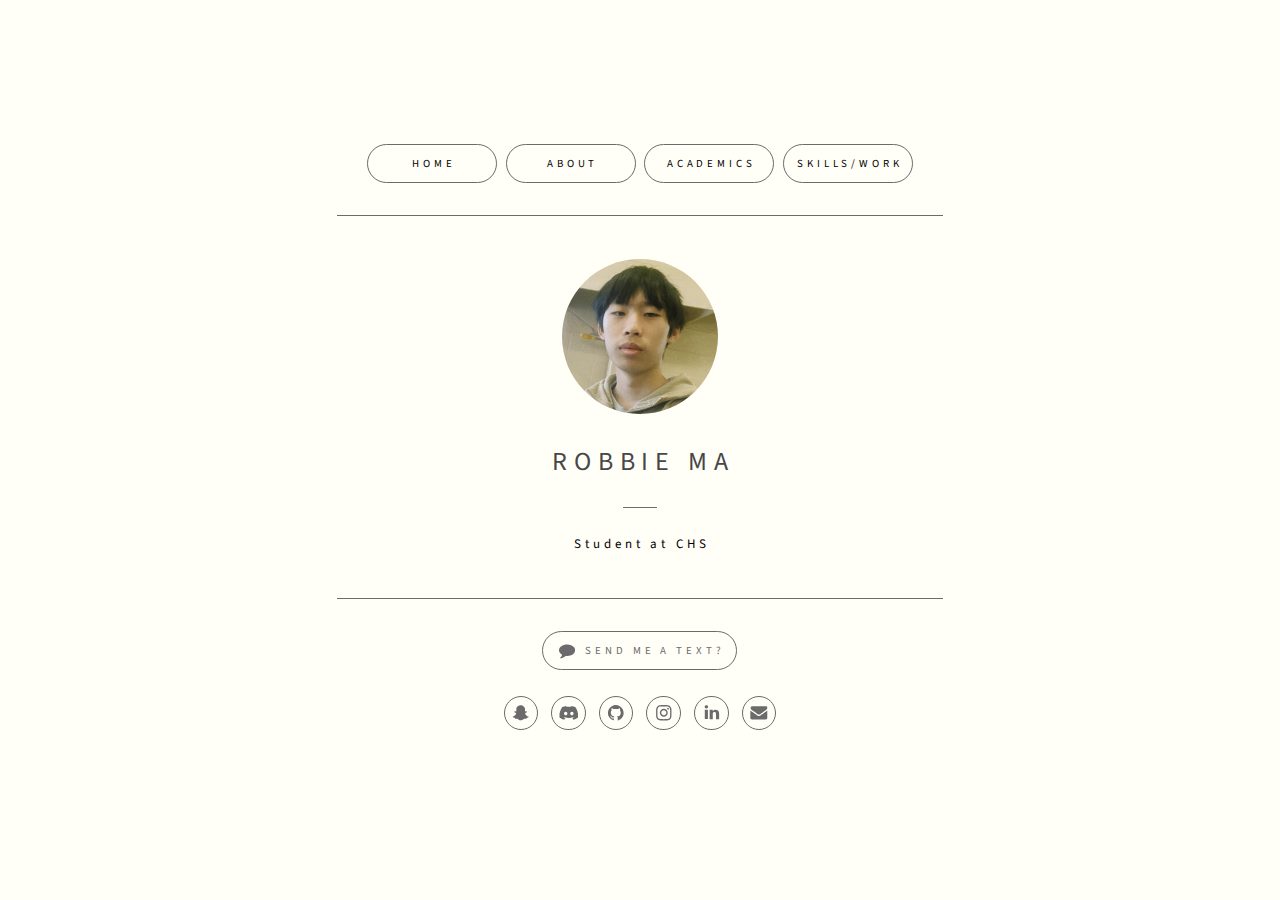
==== commit a3569796: "new website" ====
--- a/index.html
+++ b/index.html
@@ -1 +1,4620 @@
-<!DOCTYPE HTML><html lang="en"><head><title>robbiema</title><meta charset="utf-8" /><meta name="viewport" content="width=device-width,initial-scale=1" /><meta name="color-scheme" content="light only" /><meta name="description" content="Robbie&#039;s profile for school" /><meta property="og:site_name" content="robbiema" /><meta property="og:title" content="robbiema" /><meta property="og:type" content="website" /><meta property="og:description" content="Robbie&#039;s profile for school" /><meta property="og:image" content="https://robbiemanew.carrd.co/assets/images/card.jpg?v=ee27bc58" /><meta property="og:image:type" content="image/jpeg" /><meta property="og:image:width" content="1280" /><meta property="og:image:height" content="800" /><meta property="og:url" content="https://robbiemanew.carrd.co" /><meta property="twitter:card" content="summary_large_image" /><link rel="canonical" href="index.html" /><link href="_fonts.googleapis.com/css2.99d43788c5.css" rel="stylesheet" type="text/css" /><style>html,body,div,span,applet,object,iframe,h1,h2,h3,h4,h5,h6,p,blockquote,pre,a,abbr,acronym,address,big,cite,code,del,dfn,em,img,ins,kbd,q,s,samp,small,strike,strong,sub,sup,tt,var,b,u,i,center,dl,dt,dd,ol,ul,li,fieldset,form,label,legend,table,caption,tbody,tfoot,thead,tr,th,td,article,aside,canvas,details,embed,figure,figcaption,footer,header,hgroup,menu,nav,output,ruby,section,summary,time,mark,audio,video{margin:0;padding:0;border:0;font-size:100%;font:inherit;vertical-align:baseline;}article,aside,details,figcaption,figure,footer,header,hgroup,menu,nav,section{display:block;}body{line-height:1;}ol,ul{list-style:none;}blockquote,q{quotes:none;}blockquote:before,blockquote:after,q:before,q:after{content:'';content:none;}table{border-collapse:collapse;border-spacing:0;}body{-webkit-text-size-adjust:none}mark{background-color:transparent;color:inherit}input::-moz-focus-inner{border:0;padding:0}input[type="text"],input[type="email"],select,textarea{-moz-appearance:none;-webkit-appearance:none;-ms-appearance:none;appearance:none}*, *:before, *:after {box-sizing: border-box;}body {line-height: 1.0;min-height: var(--viewport-height);min-width: 320px;overflow-x: hidden;word-wrap: break-word;background-color: #FFFEF7;}:root {--background-height: 100vh;--site-language-alignment: left;--site-language-direction: ltr;--site-language-flex-alignment: flex-start;--site-language-indent-left: 1;--site-language-indent-right: 0;--site-language-margin-left: 0;--site-language-margin-right: auto;--viewport-height: 100vh;}html {font-size: 18pt;}u {text-decoration: underline;}strong {color: inherit;font-weight: bolder;}em {font-style: italic;}code {background-color: rgba(144,144,144,0.25);border-radius: 0.25em;font-family: 'Lucida Console', 'Courier New', monospace;font-size: 0.9em;font-weight: normal;letter-spacing: 0;margin: 0 0.25em;padding: 0.25em 0.5em;text-indent: 0;}mark {background-color: rgba(144,144,144,0.25);}spoiler-text {-webkit-text-stroke: 0;background-color: rgba(32,32,32,0.75);text-shadow: none;text-stroke: 0;color: transparent;cursor: pointer;transition: color 0.1s ease-in-out;}spoiler-text.active {color: #FFFFFF;cursor: text;}s {text-decoration: line-through;}sub {font-size: smaller;vertical-align: sub;}sup {font-size: smaller;vertical-align: super;}a {color: inherit;text-decoration: underline;transition: color 0.25s ease;}a[onclick]:not([href]) {cursor: pointer;}unloaded-script {display: none;}#wrapper {-webkit-overflow-scrolling: touch;align-items: center;display: flex;flex-direction: column;justify-content: center;min-height: var(--viewport-height);overflow: hidden;position: relative;z-index: 2;}#main {--alignment: center;--flex-alignment: center;--indent-left: 1;--indent-right: 1;--margin-left: auto;--margin-right: auto;--border-radius-tl: 0;--border-radius-tr: 0;--border-radius-br: 0;--border-radius-bl: 0;align-items: center;display: flex;flex-grow: 0;flex-shrink: 0;justify-content: center;max-width: 100%;position: relative;text-align: var(--alignment);z-index: 1;transition: opacity 1s ease-in-out 0s;}#main > .inner {--padding-horizontal: 1rem;--padding-vertical: 1.25rem;--spacing: 1.125rem;--width: 37rem;border-radius: var(--border-radius-tl) var(--border-radius-tr) var(--border-radius-br) var(--border-radius-bl);max-width: 100%;position: relative;width: var(--width);z-index: 1;padding: var(--padding-vertical) var(--padding-horizontal);}#main > .inner > header {margin-bottom: var(--spacing);border-top-left-radius: inherit;border-top-right-radius: inherit;}#main > .inner > footer {margin-top: var(--spacing);border-bottom-left-radius: inherit;border-bottom-right-radius: inherit;}#main > .inner > * > * {margin-top: var(--spacing);margin-bottom: var(--spacing);}#main > .inner > * > :first-child {margin-top: 0 !important;}#main > .inner > * > :last-child {margin-bottom: 0 !important;}#main > .inner > .full {margin-left: calc(var(--padding-horizontal) * -1);max-width: calc(100% + calc(var(--padding-horizontal) * 2) + 0.4725px);width: calc(100% + calc(var(--padding-horizontal) * 2) + 0.4725px);}#main > .inner > .full:first-child {border-top-left-radius: inherit;border-top-right-radius: inherit;margin-top: calc(var(--padding-vertical) * -1) !important;}#main > .inner > .full:last-child {border-bottom-left-radius: inherit;border-bottom-right-radius: inherit;margin-bottom: calc(var(--padding-vertical) * -1) !important;}#main > .inner > .full.screen {border-radius: 0 !important;max-width: 100vw;position: relative;width: 100vw;left: 50%;margin-left: -50vw;right: auto;}#main > .inner > * > .full {margin-left: calc(-1rem);max-width: calc(100% + 2rem + 0.4725px);width: calc(100% + 2rem + 0.4725px);}#main > .inner > * > .full.screen {border-radius: 0 !important;max-width: 100vw;position: relative;width: 100vw;left: 50%;margin-left: -50vw;right: auto;}#main > .inner > header > .full:first-child {border-top-left-radius: inherit;border-top-right-radius: inherit;margin-top: -1.25rem !important;}#main > .inner > footer > .full:last-child {margin-bottom: -1.25rem !important;border-bottom-left-radius: inherit;border-bottom-right-radius: inherit;}body.is-loading #main {opacity: 0;}#main > .inner > header, #main > .inner > footer {transition: opacity 0.25s ease-in-out 0.375s,visibility 0.25s linear 0.375s;}#main > .inner > header.hidden, #main > .inner > footer.hidden {transition: opacity 0.25s ease-in-out, visibility 0.25s;opacity: 0;visibility: hidden;}#main > .inner > section {transition: opacity 0.5s ease-in-out 0.25s,min-height 0.25s ease-in-out, max-height 0.25s ease-in-out;}#main > .inner > section.inactive {opacity: 0;transition: opacity 0.25s ease-in-out;}body.is-instant #main, body.is-instant #main > .inner > *,body.is-instant #main > .inner > section > * {transition: none !important;}body.is-instant:after {display: none !important;transition: none !important;}.buttons {cursor: default;display: flex;justify-content: var(--flex-alignment);letter-spacing: 0;padding: 0;}.buttons li {max-width: 100%;text-align: var(--alignment);}.buttons li a {align-items: center;justify-content: center;max-width: 100%;text-align: center;text-decoration: none;vertical-align: middle;white-space: nowrap;}#buttons01 {gap: 0.5rem;flex-direction: row;flex-wrap: wrap;}#buttons01:not(:first-child) {margin-top: 1.375rem !important;}#buttons01:not(:last-child) {margin-bottom: 1.375rem !important;}#buttons01 li a {display: inline-block;width: 7.5rem;height: 2.25rem;line-height: calc(2.25rem - 2px);padding: 0 0.5rem;vertical-align: middle;text-transform: uppercase;font-family: 'Source Sans Pro', sans-serif;letter-spacing: 0.225rem;padding-left: calc(0.225rem + 0.5rem);font-size: 0.625em;font-weight: 400;border-radius: 1.625rem;direction: var(--site-language-direction);overflow: hidden;text-overflow: ellipsis;transition: transform 0.25s ease, color 0.25s ease, background-color 0.25s ease, border-color 0.25s ease;}#buttons01 .button {color: #000000;border: solid 1px #6B6B6B;}#buttons01 .button:hover {border-color: #309EDB !important;color: #309EDB !important;}#buttons01 li a:hover {transform: scale(1.06);}#buttons06 {gap: 0.5rem;flex-direction: row;flex-wrap: wrap;}#buttons06:not(:first-child) {margin-top: 1.375rem !important;}#buttons06:not(:last-child) {margin-bottom: 1.375rem !important;}#buttons06 li a {display: inline-block;width: 15.25rem;height: 2.25rem;line-height: calc(2.25rem - 2px);padding: 0 0.5rem;vertical-align: middle;text-transform: uppercase;font-family: 'Source Sans Pro', sans-serif;letter-spacing: 0.225rem;padding-left: calc(0.225rem + 0.5rem);font-size: 0.625em;font-weight: 400;border-radius: 1.625rem;direction: var(--site-language-direction);overflow: hidden;text-overflow: ellipsis;transition: color 0.25s ease, background-color 0.25s ease, border-color 0.25s ease;}#buttons06 .button {color: #000000;border: solid 1px #6B6B6B;}#buttons06 .button:hover {border-color: #309EDB !important;color: #309EDB !important;}#buttons04 {gap: 0.5rem;flex-direction: row;flex-wrap: wrap;}#buttons04:not(:first-child) {margin-top: 1.375rem !important;}#buttons04:not(:last-child) {margin-bottom: 1.375rem !important;}#buttons04 li a {display: inline-block;width: 17.125rem;height: 2.25rem;line-height: calc(2.25rem - 2px);padding: 0 0.5rem;vertical-align: middle;text-transform: uppercase;font-family: 'Source Sans Pro', sans-serif;letter-spacing: 0.225rem;padding-left: calc(0.225rem + 0.5rem);font-size: 0.625em;font-weight: 400;border-radius: 1.625rem;direction: var(--site-language-direction);overflow: hidden;text-overflow: ellipsis;transition: color 0.25s ease, background-color 0.25s ease, border-color 0.25s ease;}#buttons04 .button {color: #000000;border: solid 1px #6B6B6B;}#buttons04 .button:hover {border-color: #309EDB !important;color: #309EDB !important;}#buttons08 {gap: 0.5rem;flex-direction: row;flex-wrap: wrap;}#buttons08:not(:first-child) {margin-top: 1.375rem !important;}#buttons08:not(:last-child) {margin-bottom: 1.375rem !important;}#buttons08 li a {display: inline-block;width: 11.25rem;height: 2.25rem;line-height: calc(2.25rem - 2px);padding: 0 0.5rem;vertical-align: middle;text-transform: uppercase;font-family: 'Source Sans Pro', sans-serif;letter-spacing: 0.225rem;padding-left: calc(0.225rem + 0.5rem);font-size: 0.625em;font-weight: 400;border-radius: 1.625rem;direction: var(--site-language-direction);overflow: hidden;text-overflow: ellipsis;transition: color 0.25s ease, background-color 0.25s ease, border-color 0.25s ease;}#buttons08 .button {color: #000000;border: solid 1px #6B6B6B;}#buttons08 .button:hover {border-color: #309EDB !important;color: #309EDB !important;}#buttons02 {gap: 0.5rem;flex-direction: row;flex-wrap: wrap;}#buttons02:not(:first-child) {margin-top: 1.375rem !important;}#buttons02:not(:last-child) {margin-bottom: 1.375rem !important;}#buttons02 li a {display: inline-flex;width: 11.25rem;height: 2.25rem;line-height: 2.25rem;padding: 0 0.5rem;vertical-align: middle;text-transform: uppercase;font-family: 'Source Sans Pro', sans-serif;letter-spacing: 0.225rem;padding-left: calc(0.225rem + 0.5rem);font-size: 0.625em;font-weight: 400;border-radius: 1.625rem;transition: color 0.25s ease, background-color 0.25s ease, border-color 0.25s ease;}#buttons02 li a svg {display: block;fill: #6B6B6B;flex-grow: 0;flex-shrink: 0;height: 100%;min-width: 18px;width: 1.25em;margin-left: -0.125em;margin-right: calc(0.5em + 0.225rem);transition: fill 0.25s ease;}#buttons02 li a .label {direction: var(--site-language-direction);overflow: hidden;}#buttons02 .button {color: #6B6B6B;border: solid 1px #6B6B6B;}#buttons02 .button svg {fill: #474747;}#buttons02 .button:hover {border-color: #309EDB !important;color: #309EDB !important;}#buttons02 .button:hover svg {fill: #309EDB !important;}#buttons02 .n01 svg {fill: #6B6B6B;}#buttons02 .n01 {color: #6B6B6B;}#buttons02 .n01:hover {border-color: #00D422 !important;color: #00D422 !important;}#buttons02 .n01:hover svg {fill: #00D422 !important;}hr {align-items: center;border: 0;display: flex;justify-content: var(--flex-alignment);min-height: 1rem;padding: 0;position: relative;width: 100%;}hr:before {content: '';}#divider01:not(:first-child) {margin-top: 0.875rem !important;}#divider01:not(:last-child) {margin-bottom: 0.875rem !important;}#divider01:before {width: 100%;background-color: #6B6B6B;height: 1px;border-radius: 0px;}#divider02:not(:first-child) {margin-top: 0.25rem !important;}#divider02:not(:last-child) {margin-bottom: 0.25rem !important;}#divider02:before {width: 2rem;background-color: #6B6B6B;height: 1px;border-radius: 0px;}#divider04:not(:first-child) {margin-top: 0.875rem !important;}#divider04:not(:last-child) {margin-bottom: 0.875rem !important;}#divider04:before {width: 100%;background-color: #6B6B6B;height: 1px;border-radius: 0px;}#divider03:not(:first-child) {margin-top: 0.875rem !important;}#divider03:not(:last-child) {margin-bottom: 0.875rem !important;}#divider03:before {width: 100%;background-color: #6B6B6B;height: 1px;border-radius: 0px;}#header {margin-bottom: 2rem !important;}#footer {margin-top: 2rem !important;}.image {display: block;line-height: 0;max-width: 100%;position: relative;}.image .frame {-webkit-backface-visibility: hidden;-webkit-transform: translate3d(0, 0, 0);display: inline-block;max-width: 100%;overflow: hidden;vertical-align: top;width: 100%;}.image .frame img {border-radius: 0 !important;max-width: 100%;vertical-align: top;width: inherit;}.image.full .frame {display: block;}.image.full:first-child .frame {border-top-left-radius: inherit;border-top-right-radius: inherit;}.image.full:last-child .frame {border-bottom-left-radius: inherit;border-bottom-right-radius: inherit;}#image01:not(:first-child) {margin-top: 1.875rem !important;}#image01:not(:last-child) {margin-bottom: 1.875rem !important;}#image01 .frame {width: 9rem;border-radius: 100%;transition: none;}#image01 .frame img {transition: none;}h1, h2, h3, p {direction: var(--site-language-direction);position: relative;}h1 span.p, h2 span.p, h3 span.p, p span.p {display: block;position: relative;}h1 span[style], h2 span[style], h3 span[style], p span[style], h1 strong, h2 strong, h3 strong, p strong, h1 a, h2 a, h3 a, p a, h1 code, h2 code, h3 code, p code, h1 mark, h2 mark, h3 mark, p mark, h1 spoiler-text, h2 spoiler-text, h3 spoiler-text, p spoiler-text {-webkit-text-fill-color: currentcolor;}#text03 {text-transform: uppercase;color: #474747;font-family: 'Source Sans Pro', sans-serif;letter-spacing: 0.4rem;width: calc(100% + 0.4rem);font-size: 1.5em;line-height: 1.25;font-weight: 400;}#text03 a {text-decoration: underline;}#text03 a:hover {text-decoration: none;}#text03 span.p:nth-child(n + 2) {margin-top: 1rem;}#text04 {color: #000000;font-family: 'Source Sans Pro', sans-serif;letter-spacing: 0.225rem;width: calc(100% + 0.225rem);font-size: 0.75em;line-height: 1.5;font-weight: 400;}#text04 a {text-decoration: underline;}#text04 a:hover {text-decoration: none;}#text04 span.p:nth-child(n + 2) {margin-top: 1rem;}#text05 {text-transform: uppercase;color: #000000;font-family: 'Source Sans Pro', sans-serif;letter-spacing: 0.4rem;width: calc(100% + 0.4rem);font-size: 1em;line-height: 1.5;font-weight: 400;}#text05 a {text-decoration: underline;}#text05 a:hover {text-decoration: none;}#text05 span.p:nth-child(n + 2) {margin-top: 1rem;}#text06 {color: #000000;font-family: 'Source Sans Pro', sans-serif;letter-spacing: 0.025rem;width: calc(100% + 0.025rem);font-size: 1em;line-height: 1.875;font-weight: 300;}#text06 a:hover {color: #309EDB;}#text06 a {text-decoration: underline;}#text06 span.p:nth-child(n + 2) {margin-top: 1rem;}#text01 {text-transform: uppercase;color: #000000;font-family: 'Source Sans Pro', sans-serif;letter-spacing: 0.4rem;width: calc(100% + 0.4rem);font-size: 1em;line-height: 1.5;font-weight: 400;}#text01 a {text-decoration: underline;}#text01 a:hover {text-decoration: none;}#text01 span.p:nth-child(n + 2) {margin-top: 1rem;}#text07 {color: #000000;font-family: 'Source Sans Pro', sans-serif;letter-spacing: 0.025rem;width: calc(100% + 0.025rem);font-size: 1em;line-height: 1.875;font-weight: 300;}#text07 a {text-decoration: underline;}#text07 a:hover {text-decoration: none;}#text07 span.p:nth-child(n + 2) {margin-top: 1rem;}#text13 {text-transform: uppercase;color: #000000;font-family: 'Source Sans Pro', sans-serif;letter-spacing: 0.4rem;width: calc(100% + 0.4rem);font-size: 1em;line-height: 1.5;font-weight: 400;}#text13 a {text-decoration: underline;}#text13 a:hover {text-decoration: none;}#text13 span.p:nth-child(n + 2) {margin-top: 1rem;}#text14 {color: #000000;font-family: 'Source Sans Pro', sans-serif;letter-spacing: 0.025rem;width: calc(100% + 0.025rem);font-size: 1em;line-height: 1.875;font-weight: 300;}#text14 a {text-decoration: underline;}#text14 a:hover {text-decoration: none;}#text14 span.p:nth-child(n + 2) {margin-top: 1rem;}#text09 {color: #000000;font-family: 'Source Sans Pro', sans-serif;letter-spacing: 0.025rem;width: calc(100% + 0.025rem);font-size: 1em;line-height: 1.875;font-weight: 200;}#text09 a {text-decoration: underline;}#text09 a:hover {text-decoration: none;}#text09 span.p:nth-child(n + 2) {margin-top: 1rem;}#text10 {color: #000000;font-family: 'Source Sans Pro', sans-serif;letter-spacing: 0.025rem;width: calc(100% + 0.025rem);font-size: 1em;line-height: 1.875;font-weight: 200;}#text10 a {text-decoration: underline;}#text10 a:hover {text-decoration: none;}#text10 span.p:nth-child(n + 2) {margin-top: 1rem;}#text11 {color: #000000;font-family: 'Source Sans Pro', sans-serif;letter-spacing: 0.025rem;width: calc(100% + 0.025rem);font-size: 1em;line-height: 1.875;font-weight: 200;}#text11 a {text-decoration: underline;}#text11 a:hover {text-decoration: none;}#text11 span.p:nth-child(n + 2) {margin-top: 1rem;}#text12 {color: #000000;font-family: 'Source Sans Pro', sans-serif;letter-spacing: 0.025rem;width: calc(100% + 0.025rem);font-size: 1em;line-height: 1.875;font-weight: 200;}#text12 a {text-decoration: underline;}#text12 a:hover {text-decoration: none;}#text12 span.p:nth-child(n + 2) {margin-top: 1rem;}#text15 {text-transform: uppercase;color: #000000;font-family: 'Source Sans Pro', sans-serif;letter-spacing: 0.4rem;width: calc(100% + 0.4rem);font-size: 1em;line-height: 1.5;font-weight: 400;}#text15 a {text-decoration: underline;}#text15 a:hover {text-decoration: none;}#text15 span.p:nth-child(n + 2) {margin-top: 1rem;}#text16 {color: #000000;font-family: 'Source Sans Pro', sans-serif;letter-spacing: 0.025rem;width: calc(100% + 0.025rem);font-size: 1em;line-height: 1.875;font-weight: 300;}#text16 a {text-decoration: underline;}#text16 a:hover {text-decoration: none;}#text16 span.p:nth-child(n + 2) {margin-top: 1rem;}#text17 {text-transform: uppercase;color: #000000;font-family: 'Source Sans Pro', sans-serif;letter-spacing: 0.4rem;width: calc(100% + 0.4rem);font-size: 1em;line-height: 1.5;font-weight: 400;}#text17 a {text-decoration: underline;}#text17 a:hover {text-decoration: none;}#text17 span.p:nth-child(n + 2) {margin-top: 1rem;}#text02 {color: #000000;font-family: 'Source Sans Pro', sans-serif;letter-spacing: 0.025rem;width: calc(100% + 0.025rem);font-size: 1em;line-height: 1.875;font-weight: 300;}#text02 a {text-decoration: underline;}#text02 a:hover {text-decoration: none;}#text02 span.p:nth-child(n + 2) {margin-top: 1rem;}#text08 {text-transform: uppercase;color: #000000;font-family: 'Source Sans Pro', sans-serif;letter-spacing: 0.4rem;width: calc(100% + 0.4rem);font-size: 1em;line-height: 1.5;font-weight: 400;}#text08 a {text-decoration: underline;}#text08 a:hover {text-decoration: none;}#text08 span.p:nth-child(n + 2) {margin-top: 1rem;}#text18 {color: #000000;font-family: 'Source Sans Pro', sans-serif;letter-spacing: 0.025rem;width: calc(100% + 0.025rem);font-size: 1em;line-height: 1.875;font-weight: 300;}#text18 a {text-decoration: underline;}#text18 a:hover {text-decoration: none;}#text18 span.p:nth-child(n + 2) {margin-top: 1rem;}.table-wrapper {max-width: 100%;-webkit-overflow-scrolling: touch;overflow-x: auto;overflow-y: hidden;}.table-inner {display: inline-block;max-width: 100%;}table {direction: var(--site-language-direction);text-align: var(--site-language-alignment);width: 100%;}th {font-weight: bolder;text-align: var(--site-language-alignment);}#table01 {color: #000000;font-family: 'Source Sans Pro', sans-serif;letter-spacing: 0.025rem;font-size: 1em;line-height: 1.875;font-weight: 300;}#table01 a {color: #474747;text-decoration: underline;}#table01 a:hover {color: #309EDB;}#table01 .table-inner {width: 30rem;}#table01 thead {border-bottom: solid 2px #6B6B6B;}#table01 tbody tr {border-top: solid 1px rgba(107,107,107,0.373);}#table01 tbody tr:first-child {border-top: 0;}#table01 th, #table01 td {padding: 0.5rem 0.6875rem;}#table01 th:first-child, #table01 td:first-child {padding-left: 0;}#table01 th:last-child, #table01 td:last-child {padding-right: 0;}.container {position: relative;}.container > .wrapper {vertical-align: top;position: relative;max-width: 100%;border-radius: inherit;}.container > .wrapper > .inner {vertical-align: top;position: relative;max-width: 100%;border-radius: inherit;text-align: var(--alignment);}#main .container.full:first-child > .wrapper {border-top-left-radius: inherit;border-top-right-radius: inherit;}#main .container.full:last-child > .wrapper {border-bottom-left-radius: inherit;border-bottom-right-radius: inherit;}#main .container.full:first-child > .wrapper > .inner {border-top-left-radius: inherit;border-top-right-radius: inherit;}#main .container.full:last-child > .wrapper > .inner {border-bottom-left-radius: inherit;border-bottom-right-radius: inherit;}#container01 > .wrapper {display: inline-block;width: 75rem;background-color: transparent;}#container01 > .wrapper > .inner {--gutters: 2rem;--padding-horizontal: 2rem;--padding-vertical: 2rem;padding: var(--padding-vertical) var(--padding-horizontal);}#container01.default > .wrapper > .inner > * {margin-bottom: var(--spacing);margin-top: var(--spacing);}#container01.default > .wrapper > .inner > *:first-child {margin-top: 0 !important;}#container01.default > .wrapper > .inner > *:last-child {margin-bottom: 0 !important;}#container01.columns > .wrapper > .inner {flex-wrap: wrap;display: flex;align-items: flex-start;}#container01.columns > .wrapper > .inner > * {flex-grow: 0;flex-shrink: 0;max-width: 100%;text-align: var(--alignment);padding: 0 0 0 var(--gutters);}#container01.columns > .wrapper > .inner > * > * {margin-bottom: var(--spacing);margin-top: var(--spacing);}#container01.columns > .wrapper > .inner > * > *:first-child {margin-top: 0 !important;}#container01.columns > .wrapper > .inner > * > *:last-child {margin-bottom: 0 !important;}#container01.columns > .wrapper > .inner > *:first-child {margin-left: calc(var(--gutters) * -1);}#container01.default > .wrapper > .inner > .full {margin-left: calc(var(--padding-horizontal) * -1);max-width: none !important;width: calc(100% + (var(--padding-horizontal) * 2) + 0.4725px);}#container01.default > .wrapper > .inner > .full:first-child {margin-top: calc(var(--padding-vertical) * -1) !important;border-top-left-radius: inherit;border-top-right-radius: inherit;}#container01.default > .wrapper > .inner > .full:last-child {margin-bottom: calc(var(--padding-vertical) * -1) !important;border-bottom-left-radius: inherit;border-bottom-right-radius: inherit;}#container01.columns > .wrapper > .inner > div > .full {margin-left: calc(var(--gutters) * -0.5);max-width: none !important;width: calc(100% + var(--gutters) + 0.4725px);}#container01.columns > .wrapper > .inner > div:first-child > .full {margin-left: calc(var(--padding-horizontal) * -1);width: calc(100% + var(--padding-horizontal) + calc(var(--gutters) * 0.5) + 0.4725px);}#container01.columns > .wrapper > .inner > div:last-child > .full {width: calc(100% + var(--padding-horizontal) + calc(var(--gutters) * 0.5) + 0.4725px);}#container01.columns > .wrapper > .inner > div > .full:first-child {margin-top: calc(var(--padding-vertical) * -1) !important;}#container01.columns > .wrapper > .inner > div > .full:last-child {margin-bottom: calc(var(--padding-vertical) * -1) !important;}#container01.columns > .wrapper > .inner > div:first-child, #container01.columns > .wrapper > .inner > div:first-child > .full:first-child {border-top-left-radius: inherit;}#container01.columns > .wrapper > .inner > div:last-child, #container01.columns > .wrapper > .inner > div:last-child > .full:first-child {border-top-right-radius: inherit;}#container01.columns > .wrapper > .inner > .full {align-self: stretch;}#container01.columns > .wrapper > .inner > .full:first-child {border-bottom-left-radius: inherit;border-top-left-radius: inherit;}#container01.columns > .wrapper > .inner > .full:last-child {border-bottom-right-radius: inherit;border-top-right-radius: inherit;}#container01.columns > .wrapper > .inner > .full > .full:first-child:last-child {border-radius: inherit;height: calc(100% + (var(--padding-vertical) * 2));}#container01.columns > .wrapper > .inner > .full > .full:first-child:last-child > * {border-radius: inherit;height: 100%;position: absolute;width: 100%;}#container01 > .wrapper > .inner > :nth-child(1) {width: calc(50% + (var(--gutters) / 2));}#container01 > .wrapper > .inner > :nth-child(2) {width: calc(50% + (var(--gutters) / 2));}#container02 > .wrapper {display: inline-block;width: 72rem;background-color: transparent;}#container02 > .wrapper > .inner {--gutters: 2rem;--padding-horizontal: 2rem;--padding-vertical: 2rem;padding: var(--padding-vertical) var(--padding-horizontal);}#container02.default > .wrapper > .inner > * {margin-bottom: var(--spacing);margin-top: var(--spacing);}#container02.default > .wrapper > .inner > *:first-child {margin-top: 0 !important;}#container02.default > .wrapper > .inner > *:last-child {margin-bottom: 0 !important;}#container02.columns > .wrapper > .inner {flex-wrap: wrap;display: flex;align-items: flex-start;}#container02.columns > .wrapper > .inner > * {flex-grow: 0;flex-shrink: 0;max-width: 100%;text-align: var(--alignment);padding: 0 0 0 var(--gutters);}#container02.columns > .wrapper > .inner > * > * {margin-bottom: var(--spacing);margin-top: var(--spacing);}#container02.columns > .wrapper > .inner > * > *:first-child {margin-top: 0 !important;}#container02.columns > .wrapper > .inner > * > *:last-child {margin-bottom: 0 !important;}#container02.columns > .wrapper > .inner > *:first-child {margin-left: calc(var(--gutters) * -1);}#container02.default > .wrapper > .inner > .full {margin-left: calc(var(--padding-horizontal) * -1);max-width: none !important;width: calc(100% + (var(--padding-horizontal) * 2) + 0.4725px);}#container02.default > .wrapper > .inner > .full:first-child {margin-top: calc(var(--padding-vertical) * -1) !important;border-top-left-radius: inherit;border-top-right-radius: inherit;}#container02.default > .wrapper > .inner > .full:last-child {margin-bottom: calc(var(--padding-vertical) * -1) !important;border-bottom-left-radius: inherit;border-bottom-right-radius: inherit;}#container02.columns > .wrapper > .inner > div > .full {margin-left: calc(var(--gutters) * -0.5);max-width: none !important;width: calc(100% + var(--gutters) + 0.4725px);}#container02.columns > .wrapper > .inner > div:first-child > .full {margin-left: calc(var(--padding-horizontal) * -1);width: calc(100% + var(--padding-horizontal) + calc(var(--gutters) * 0.5) + 0.4725px);}#container02.columns > .wrapper > .inner > div:last-child > .full {width: calc(100% + var(--padding-horizontal) + calc(var(--gutters) * 0.5) + 0.4725px);}#container02.columns > .wrapper > .inner > div > .full:first-child {margin-top: calc(var(--padding-vertical) * -1) !important;}#container02.columns > .wrapper > .inner > div > .full:last-child {margin-bottom: calc(var(--padding-vertical) * -1) !important;}#container02.columns > .wrapper > .inner > div:first-child, #container02.columns > .wrapper > .inner > div:first-child > .full:first-child {border-top-left-radius: inherit;}#container02.columns > .wrapper > .inner > div:last-child, #container02.columns > .wrapper > .inner > div:last-child > .full:first-child {border-top-right-radius: inherit;}#container02.columns > .wrapper > .inner > .full {align-self: stretch;}#container02.columns > .wrapper > .inner > .full:first-child {border-bottom-left-radius: inherit;border-top-left-radius: inherit;}#container02.columns > .wrapper > .inner > .full:last-child {border-bottom-right-radius: inherit;border-top-right-radius: inherit;}#container02.columns > .wrapper > .inner > .full > .full:first-child:last-child {border-radius: inherit;height: calc(100% + (var(--padding-vertical) * 2));}#container02.columns > .wrapper > .inner > .full > .full:first-child:last-child > * {border-radius: inherit;height: 100%;position: absolute;width: 100%;}#container02 > .wrapper > .inner > :nth-child(1) {width: calc(33.33333% + (var(--gutters) / 3));}#container02 > .wrapper > .inner > :nth-child(2) {width: calc(33.33333% + (var(--gutters) / 3));}#container02 > .wrapper > .inner > :nth-child(3) {width: calc(33.33333% + (var(--gutters) / 3));}.list {display: block;}.list ul, .list ol {display: inline-block;max-width: 100%;text-align: var(--site-language-alignment);vertical-align: middle;}.list ul li, .list ol li {direction: var(--site-language-direction);display: flex;position: relative;}.list ul li:before, .list ol li:before {background-repeat: no-repeat;content: '';display: block;flex-grow: 0;flex-shrink: 0;font-variant: normal !important;letter-spacing: 0 !important;order: 1;position: relative;}.list ul li:after, .list ol li:after {content: '';display: block;flex-grow: 0;flex-shrink: 0;order: 2;pointer-events: none;}.list ul li p, .list ol li p {flex-grow: 1;flex-shrink: 1;order: 3;}.list ul li:first-child, .list ol li:first-child {margin-top: 0 !important;}#list01 {color: #000000;font-family: 'Source Sans Pro', sans-serif;letter-spacing: 0.025rem;font-size: 1em;line-height: 1.875;font-weight: 300;}#list01 a {color: #474747;text-decoration: underline;}#list01 a:hover {color: #309EDB;}#list01 ul {width: 100%;}#list01 ul li {margin-top: 0.5rem;}#list01 ul li:after {width: 0.625rem;}#list01 ul li:before {background-image: url('data:image/svg+xml;charset=utf8,%3Csvg%20xmlns%3D%22http%3A%2F%2Fwww.w3.org%2F2000%2Fsvg%22%20x%3D%220px%22%20y%3D%220px%22%20viewBox%3D%220%200%2040%2040%22%3E%3Ccircle%20cx%3D%2220%22%20cy%3D%2220%22%20r%3D%2210%22%20fill%3D%22%236B6B6B%22%20%2F%3E%3C%2Fsvg%3E');border-radius: 1.625rem;background-position: left 60%;background-repeat: no-repeat;background-size: contain;height: 1.875rem;line-height: 1.875rem;min-width: 0.87890625rem;}.icons {display: flex;flex-wrap: wrap;justify-content: var(--flex-alignment);letter-spacing: 0;padding: 0;}.icons li {position: relative;z-index: 1;}.icons li a {align-items: center;display: flex;justify-content: center;}.icons li a svg {display: block;position: relative;}.icons li a + svg {display: block;height: 100%;left: 0;pointer-events: none;position: absolute;top: 0;width: 100%;z-index: -1;}.icons li a .label {display: none;}#icons01 {font-size: 1em;gap: 0.75rem;}#icons01:not(:first-child) {margin-top: 1.5rem !important;}#icons01:not(:last-child) {margin-bottom: 1.5rem !important;}#icons01 li a {border-radius: 100%;height: 2em;width: 2em;transition: color 0.25s ease, background-color 0.25s ease, border-color 0.25s ease;}#icons01 li a svg {height: 60%;width: 60%;transition: fill 0.25s ease;}#icons01 a svg {fill: #6B6B6B;}#icons01 a {border: solid 1px #6B6B6B;}#icons01 a:hover {border-color: #309EDB !important;}#icons01 a:hover svg {fill: #309EDB !important;}#icons01 li a + svg {transition: fill 0.25s ease, stroke 0.25s ease;}#icons01 .n01:hover {border-color: #FFE500 !important;}#icons01 .n01:hover svg {fill: #FFE500 !important;}#icons01 .n02:hover {border-color: #5865F2 !important;}#icons01 .n02:hover svg {fill: #5865F2 !important;}#icons01 .n03:hover {border-color: #050505 !important;}#icons01 .n03:hover svg {fill: #050505 !important;}#icons01 .n04:hover {border-color: #CA1CE6 !important;}#icons01 .n04:hover svg {fill: #CA1CE6 !important;}#icons01 .n06:hover {border-color: #E02B2B !important;}#icons01 .n06:hover svg {fill: #E02B2B !important;}.icc-credits {display: block;opacity: 1 !important;position: relative;transition-delay: 0s !important;}.icc-credits span {border-radius: 24px;cursor: pointer;display: inline-block;font-family: Arial, sans-serif;font-size: 12px;letter-spacing: 0;line-height: 1;position: relative;text-decoration: none;width: auto;}.icc-credits span a {display: inline-block;padding: 0.5em 0.375em;position: relative;text-decoration: none;transition: color 0.25s ease, transform 0.25s ease;z-index: 1;}.icc-credits span a:before {content: '( ';opacity: 1;transition: opacity 0.25s ease;}.icc-credits span a:after {content: ' )';opacity: 1;transition: opacity 0.25s ease;}.icc-credits span::after {background-image: linear-gradient(30deg, #A464A1 15%, #3B5DAD 85%);border-radius: inherit;box-shadow: 0 0.25em 1.25em 0 rgba(0,0,0,0.25);content: '';display: block;height: calc(100% + 2px);left: -1px;opacity: 0;pointer-events: none;position: absolute;top: -1px;transition: opacity 0.25s ease, box-shadow 0.25s ease, transform 0.25s ease;width: calc(100% + 2px);}.icc-credits span:hover {text-transform: none !important;}.icc-credits span:hover a {color: #ffffff !important;transform: scale(1.1) translateY(-0.05rem);}.icc-credits span:hover a:before {opacity: 0;}.icc-credits span:hover a:after {opacity: 0;}.icc-credits span:hover::after {opacity: 1;transform: scale(1.1) translateY(-0.05rem);}#credits span {color: rgba(0,0,0,0.498);margin-top: 1.125rem !important;}@media (max-width: 1920px) {}@media (max-width: 1680px) {html {font-size: 13pt;}}@media (max-width: 1280px) {html {font-size: 13pt;}}@media (max-width: 1024px) {}@media (max-width: 980px) {html {font-size: 11pt;}}@media (max-width: 736px) {html {font-size: 11pt;}#main > .inner {--padding-horizontal: 1rem;--padding-vertical: 1.25rem;--spacing: 1.125rem;}#main > .inner > * > .full {margin-left: calc(-1rem);max-width: calc(100% + 2rem + 0.4725px);width: calc(100% + 2rem + 0.4725px);}#main > .inner > * > .full.screen {margin-left: -50vw;}#main > .inner > header > .full:first-child {margin-top: -1.25rem !important;}#main > .inner > footer > .full:last-child {margin-bottom: -1.25rem !important;}#buttons01 {gap: 0.5rem;}#buttons01:not(:first-child) {margin-top: 1.03125rem !important;}#buttons01:not(:last-child) {margin-bottom: 1.03125rem !important;}#buttons01 li a {letter-spacing: 0.225rem;padding-left: calc(0.225rem + 0.5rem);font-size: 0.625em;}#buttons06 {gap: 0.5rem;}#buttons06:not(:first-child) {margin-top: 1.03125rem !important;}#buttons06:not(:last-child) {margin-bottom: 1.03125rem !important;}#buttons06 li a {letter-spacing: 0.225rem;padding-left: calc(0.225rem + 0.5rem);font-size: 0.625em;}#buttons04 {gap: 0.5rem;}#buttons04:not(:first-child) {margin-top: 1.03125rem !important;}#buttons04:not(:last-child) {margin-bottom: 1.03125rem !important;}#buttons04 li a {letter-spacing: 0.225rem;padding-left: calc(0.225rem + 0.5rem);font-size: 0.625em;}#buttons08 {gap: 0.5rem;}#buttons08:not(:first-child) {margin-top: 1.03125rem !important;}#buttons08:not(:last-child) {margin-bottom: 1.03125rem !important;}#buttons08 li a {letter-spacing: 0.225rem;padding-left: calc(0.225rem + 0.5rem);font-size: 0.625em;}#buttons02 {gap: 0.5rem;}#buttons02:not(:first-child) {margin-top: 1.03125rem !important;}#buttons02:not(:last-child) {margin-bottom: 1.03125rem !important;}#buttons02 li a {letter-spacing: 0.225rem;padding-left: calc(0.225rem + 0.5rem);font-size: 0.625em;}#buttons02 li a svg {width: 1.25em;}#divider01:not(:first-child) {margin-top: 0.875rem !important;}#divider01:not(:last-child) {margin-bottom: 0.875rem !important;}#divider01:before {width: 100rem;}#divider02:not(:first-child) {margin-top: 0.25rem !important;}#divider02:not(:last-child) {margin-bottom: 0.25rem !important;}#divider02:before {width: 2rem;}#divider04:not(:first-child) {margin-top: 0.875rem !important;}#divider04:not(:last-child) {margin-bottom: 0.875rem !important;}#divider04:before {width: 100rem;}#divider03:not(:first-child) {margin-top: 0.875rem !important;}#divider03:not(:last-child) {margin-bottom: 0.875rem !important;}#divider03:before {width: 100rem;}#header {margin-bottom: 1.5rem !important;}#footer {margin-top: 1.5rem !important;}#image01:not(:first-child) {margin-top: 1.40625rem !important;}#image01:not(:last-child) {margin-bottom: 1.40625rem !important;}#image01 .frame {width: 9rem;}#text03 {letter-spacing: 0.35rem;width: calc(100% + 0.35rem);font-size: 1.5em;line-height: 1.25;}#text04 {letter-spacing: 0.196875rem;width: calc(100% + 0.196875rem);font-size: 0.75em;line-height: 1.5;}#text05 {letter-spacing: 0.35rem;width: calc(100% + 0.35rem);font-size: 1em;line-height: 1.5;}#text06 {letter-spacing: 0.021875rem;width: calc(100% + 0.021875rem);font-size: 1em;line-height: 1.875;}#text01 {letter-spacing: 0.35rem;width: calc(100% + 0.35rem);font-size: 1em;line-height: 1.5;}#text07 {letter-spacing: 0.021875rem;width: calc(100% + 0.021875rem);font-size: 1em;line-height: 1.875;}#text13 {letter-spacing: 0.35rem;width: calc(100% + 0.35rem);font-size: 1em;line-height: 1.5;}#text14 {letter-spacing: 0.021875rem;width: calc(100% + 0.021875rem);font-size: 1em;line-height: 1.875;}#text09 {letter-spacing: 0.021875rem;width: calc(100% + 0.021875rem);font-size: 1em;line-height: 1.875;}#text10 {letter-spacing: 0.021875rem;width: calc(100% + 0.021875rem);font-size: 1em;line-height: 1.875;}#text11 {letter-spacing: 0.021875rem;width: calc(100% + 0.021875rem);font-size: 1em;line-height: 1.875;}#text12 {letter-spacing: 0.021875rem;width: calc(100% + 0.021875rem);font-size: 1em;line-height: 1.875;}#text15 {letter-spacing: 0.35rem;width: calc(100% + 0.35rem);font-size: 1em;line-height: 1.5;}#text16 {letter-spacing: 0.021875rem;width: calc(100% + 0.021875rem);font-size: 1em;line-height: 1.875;}#text17 {letter-spacing: 0.35rem;width: calc(100% + 0.35rem);font-size: 1em;line-height: 1.5;}#text02 {letter-spacing: 0.021875rem;width: calc(100% + 0.021875rem);font-size: 1em;line-height: 1.875;}#text08 {letter-spacing: 0.35rem;width: calc(100% + 0.35rem);font-size: 1em;line-height: 1.5;}#text18 {letter-spacing: 0.021875rem;width: calc(100% + 0.021875rem);font-size: 1em;line-height: 1.875;}#table01 {letter-spacing: 0.021875rem;font-size: 1em;line-height: 1.875;}#table01 th, #table01 td {padding: 0.5rem 0.6875rem;}#container01 > .wrapper > .inner {--gutters: 2rem;--padding-horizontal: 2rem;--padding-vertical: 2rem;}#container01.columns > .wrapper > .inner {flex-direction: column !important;flex-wrap: nowrap !important;}#container01.columns > .wrapper > .inner > span {height: 0;margin-top: calc(var(--gutters) * -1);pointer-events: none;visibility: hidden;}#container01.columns > .wrapper > .inner > *:first-child {margin-left: 0 !important;padding-top: 0 !important;}#container01.columns > .wrapper > .inner > * {padding: calc(var(--gutters) * 0.5) 0 !important;}#container01.columns > .wrapper > .inner > *:last-child {padding-bottom: 0 !important;}#container01.columns > .wrapper > .inner > div > .full {margin-left: calc(var(--padding-horizontal) * -1);width: calc(100% + (var(--padding-horizontal) * 2) + 0.4725px);}#container01.columns > .wrapper > .inner > div:first-of-type > .full {margin-left: calc(var(--padding-horizontal) * -1);width: calc(100% + (var(--padding-horizontal) * 2) + 0.4725px);}#container01.columns > .wrapper > .inner > div:last-of-type > .full {margin-left: calc(var(--padding-horizontal) * -1);width: calc(100% + (var(--padding-horizontal) * 2) + 0.4725px);}#container01.columns > .wrapper > .inner > div > .full:first-child {margin-top: calc(var(--gutters) * -0.5) !important;}#container01.columns > .wrapper > .inner > div > .full:last-child {margin-bottom: calc(var(--gutters) * -0.5) !important;}#container01.columns > .wrapper > .inner > div:first-of-type > .full:first-child {margin-top: calc(var(--padding-vertical) * -1) !important;}#container01.columns > .wrapper > .inner > div:last-of-type > .full:last-child {margin-bottom: calc(var(--padding-vertical) * -1) !important;}#container01.columns > .wrapper > .inner > div:first-of-type, #container01.columns > .wrapper > .inner > div:first-of-type > .full:first-child {border-top-left-radius: inherit;border-top-right-radius: inherit;}#container01.columns > .wrapper > .inner > div:last-of-type, #container01.columns > .wrapper > .inner > div:last-of-type > .full:last-child {border-bottom-left-radius: inherit;border-bottom-right-radius: inherit;}#container01.columns > .wrapper > .inner > div:first-of-type, #container01.columns > .wrapper > .inner > div:first-of-type > .full:last-child {border-bottom-left-radius: 0 !important;}#container01.columns > .wrapper > .inner > div:last-of-type, #container01.columns > .wrapper > .inner > div:last-of-type > .full:first-child {border-top-right-radius: 0 !important;}#container01.columns > .wrapper > .inner > .full > .full:first-child:last-child {height: auto;}#container01.columns > .wrapper > .inner > .full > .full:first-child:last-child > * {height: auto;position: relative;width: auto;}#container01 > .wrapper > .inner > :nth-child(1) {min-height: 100% !important;width: 100% !important;}#container01 > .wrapper > .inner > :nth-child(2) {min-height: 100% !important;width: 100% !important;}#container02 > .wrapper > .inner {--gutters: 2rem;--padding-horizontal: 2rem;--padding-vertical: 2rem;}#container02.columns > .wrapper > .inner {flex-direction: column !important;flex-wrap: nowrap !important;}#container02.columns > .wrapper > .inner > span {height: 0;margin-top: calc(var(--gutters) * -1);pointer-events: none;visibility: hidden;}#container02.columns > .wrapper > .inner > *:first-child {margin-left: 0 !important;padding-top: 0 !important;}#container02.columns > .wrapper > .inner > * {padding: calc(var(--gutters) * 0.5) 0 !important;}#container02.columns > .wrapper > .inner > *:last-child {padding-bottom: 0 !important;}#container02.columns > .wrapper > .inner > div > .full {margin-left: calc(var(--padding-horizontal) * -1);width: calc(100% + (var(--padding-horizontal) * 2) + 0.4725px);}#container02.columns > .wrapper > .inner > div:first-of-type > .full {margin-left: calc(var(--padding-horizontal) * -1);width: calc(100% + (var(--padding-horizontal) * 2) + 0.4725px);}#container02.columns > .wrapper > .inner > div:last-of-type > .full {margin-left: calc(var(--padding-horizontal) * -1);width: calc(100% + (var(--padding-horizontal) * 2) + 0.4725px);}#container02.columns > .wrapper > .inner > div > .full:first-child {margin-top: calc(var(--gutters) * -0.5) !important;}#container02.columns > .wrapper > .inner > div > .full:last-child {margin-bottom: calc(var(--gutters) * -0.5) !important;}#container02.columns > .wrapper > .inner > div:first-of-type > .full:first-child {margin-top: calc(var(--padding-vertical) * -1) !important;}#container02.columns > .wrapper > .inner > div:last-of-type > .full:last-child {margin-bottom: calc(var(--padding-vertical) * -1) !important;}#container02.columns > .wrapper > .inner > div:first-of-type, #container02.columns > .wrapper > .inner > div:first-of-type > .full:first-child {border-top-left-radius: inherit;border-top-right-radius: inherit;}#container02.columns > .wrapper > .inner > div:last-of-type, #container02.columns > .wrapper > .inner > div:last-of-type > .full:last-child {border-bottom-left-radius: inherit;border-bottom-right-radius: inherit;}#container02.columns > .wrapper > .inner > div:first-of-type, #container02.columns > .wrapper > .inner > div:first-of-type > .full:last-child {border-bottom-left-radius: 0 !important;}#container02.columns > .wrapper > .inner > div:last-of-type, #container02.columns > .wrapper > .inner > div:last-of-type > .full:first-child {border-top-right-radius: 0 !important;}#container02.columns > .wrapper > .inner > .full > .full:first-child:last-child {height: auto;}#container02.columns > .wrapper > .inner > .full > .full:first-child:last-child > * {height: auto;position: relative;width: auto;}#container02 > .wrapper > .inner > :nth-child(1) {min-height: 100% !important;width: 100% !important;}#container02 > .wrapper > .inner > :nth-child(2) {min-height: 100% !important;width: 100% !important;}#container02 > .wrapper > .inner > :nth-child(3) {min-height: 100% !important;width: 100% !important;}#list01 {letter-spacing: 0.021875rem;font-size: 1em;line-height: 1.875;}#list01 ul li:after {width: 0.625rem;}#list01 ul li:before {height: 1.875rem;line-height: 1.875rem;min-width: 0.87890625rem;}#icons01 {font-size: 1em;gap: 0.75rem;}#icons01:not(:first-child) {margin-top: 1.125rem !important;}#icons01:not(:last-child) {margin-bottom: 1.125rem !important;}}@media (max-width: 480px) {#main > .inner {--spacing: 0.984375rem;}#buttons01 li a {width: 7.5rem;}#buttons06 li a {width: 15.25rem;}#buttons04 li a {width: 17.125rem;}#buttons08 li a {width: 11.25rem;}#buttons02 li a {width: 11.25rem;}}@media (max-width: 360px) {#main > .inner {--padding-horizontal: 0.75rem;--padding-vertical: 0.9375rem;--spacing: 0.84375rem;}#main > .inner > * > .full {margin-left: calc(-0.75rem);max-width: calc(100% + 1.5rem + 0.4725px);width: calc(100% + 1.5rem + 0.4725px);}#main > .inner > * > .full.screen {margin-left: -50vw;}#main > .inner > header > .full:first-child {margin-top: -0.9375rem !important;}#main > .inner > footer > .full:last-child {margin-bottom: -0.9375rem !important;}#buttons01 {gap: 0.375rem;}#buttons06 {gap: 0.375rem;}#buttons04 {gap: 0.375rem;}#buttons08 {gap: 0.375rem;}#buttons02 {gap: 0.375rem;}#text03 {font-size: 1.5em;}#text04 {font-size: 0.75em;}#text05 {font-size: 1em;}#text06 {font-size: 1em;}#text01 {font-size: 1em;}#text07 {font-size: 1em;}#text13 {font-size: 1em;}#text14 {font-size: 1em;}#text09 {font-size: 1em;}#text10 {font-size: 1em;}#text11 {font-size: 1em;}#text12 {font-size: 1em;}#text15 {font-size: 1em;}#text16 {font-size: 1em;}#text17 {font-size: 1em;}#text02 {font-size: 1em;}#text08 {font-size: 1em;}#text18 {font-size: 1em;}#table01 {font-size: 1em;}#container01 > .wrapper > .inner {--gutters: 1.5rem;--padding-horizontal: 1.5rem;--padding-vertical: 1.5rem;}#container02 > .wrapper > .inner {--gutters: 1.5rem;--padding-horizontal: 1.5rem;--padding-vertical: 1.5rem;}#list01 {font-size: 1em;}#list01 ul li:after {width: 0.625rem;}#list01 ul li:before {height: 1.875rem;line-height: 1.875rem;min-width: 0.87890625rem;}#icons01 {gap: 0.5625rem;}}</style><noscript><style>body {overflow: auto !important;}#main {opacity: 1.0 !important;transform: none !important;transition: none !important;filter: none !important;}#main > .inner > section {opacity: 1.0 !important;transform: none !important;transition: none !important;filter: none !important;}</style></noscript><script>var _SiteOneUrlDepth = 0;</script></head><body class="is-loading"><svg xmlns="http://www.w3.org/2000/svg" version="1.1" xmlns:xlink="http://www.w3.org/1999/xlink" viewBox="0 0 40 40" display="none" width="0" height="0"><symbol id="icon-021973a1bb185878b41e1ef48ed6bbaa" viewBox="0 0 40 40"><path d="M35.7,13c-1.6-2-3.8-3.5-6.5-4.7c-2.8-1.1-5.8-1.7-9-1.7c-2.4,0-4.8,0.3-7,1C10.9,8.2,9,9.2,7.4,10.3 c-1.6,1.2-2.9,2.5-3.8,4.1c-1,1.6-1.4,3.3-1.4,5c0,2,0.6,3.9,1.8,5.7c1.2,1.8,2.9,3.2,5,4.4c-0.1,0.5-0.3,1-0.5,1.5 c-0.2,0.5-0.4,0.9-0.5,1.2c-0.2,0.3-0.4,0.7-0.7,1c-0.3,0.4-0.5,0.6-0.6,0.8c-0.1,0.2-0.4,0.4-0.7,0.8c-0.3,0.4-0.5,0.6-0.6,0.7 c0,0-0.1,0.1-0.2,0.2C5,35.8,5,35.8,5,35.8L4.8,36c-0.1,0.1-0.1,0.2-0.1,0.2c0,0,0,0.1,0,0.2c0,0.1,0,0.2,0,0.2v0 c0.1,0.2,0.2,0.4,0.4,0.6c0.2,0.1,0.4,0.2,0.6,0.2C6.6,37.3,7.3,37.2,8,37c3.5-0.9,6.6-2.5,9.2-4.9c1,0.1,2,0.2,2.9,0.2 c3.3,0,6.3-0.6,9-1.7c2.8-1.1,4.9-2.7,6.5-4.7c1.6-2,2.4-4.1,2.4-6.5C38.1,17.1,37.3,14.9,35.7,13z" /></symbol><symbol id="icon-d40fbd5030b2b0ec997f460e41e87026" viewBox="0 0 40 40"><path d="M18.5,4.8c-2.3,0.3-4,1.2-5.4,2.6c-2,2.1-2.5,3.9-2.2,8.4c0.1,0.8,0.1,1.4,0,1.4c-0.1,0.1-1.1,0-1.7-0.2 c-0.6-0.2-0.7-0.2-1.2-0.1c-0.4,0.1-0.6,0.2-0.9,0.5c-0.3,0.3-0.4,0.4-0.4,0.7c0,0.8,0.6,1.3,2.3,1.9c1.7,0.6,1.9,1.1,1.2,2.4 c-0.5,1.1-1.1,1.8-1.9,2.7c-1.2,1.2-2.4,2-3.9,2.3c-0.8,0.2-1.1,0.5-1,0.9c0,0.2,0.1,0.4,0.2,0.5c0.4,0.5,1.7,1.1,3.3,1.4 C7.6,30.4,8,30.5,8,30.5c0,0.1,0.1,0.4,0.2,0.8c0.3,1.1,0.5,1.3,1.7,1.1c1.8-0.3,2.9-0.2,3.8,0.2c0.2,0.1,0.9,0.5,1.6,1 c2,1.4,2.8,1.7,4.6,1.7s2.5-0.3,4.6-1.7c0.6-0.4,1.3-0.9,1.6-1c0.7-0.3,1.7-0.4,2.8-0.3c1.9,0.2,2,0.2,2.2,0 c0.1-0.1,0.3-0.4,0.3-0.6c0.3-1.3,0.3-1.3,0.8-1.3c0.2,0,0.8-0.1,1.3-0.3c1.5-0.4,2.3-0.8,2.5-1.4c0.3-0.7,0-1-1.1-1.3 c-2.4-0.6-4.3-2.3-5.7-5c-0.7-1.3-0.4-1.8,1.2-2.4c1.7-0.6,2.3-1.1,2.3-1.9c0-0.7-0.9-1.3-1.7-1.3c-0.2,0-0.6,0.1-0.9,0.2 c-0.6,0.2-1.4,0.3-1.5,0.2c0,0,0-0.7,0-1.6c0.1-1.6,0.1-3.6-0.1-4.5c-0.4-2.3-2.4-4.7-4.8-5.7c-1.2-0.5-2.2-0.7-3.7-0.7 C19.4,4.8,18.7,4.8,18.5,4.8L18.5,4.8z"/></symbol><symbol id="icon-3b7eeeccbb457780f277fce4669f67a0" viewBox="0 0 40 40"><path d="M33.2,8.3c-2.5-1.1-5.1-1.9-7.9-2.4c-0.3,0.6-0.7,1.4-1,2c-2.9-0.4-5.8-0.4-8.7,0c-0.3-0.6-0.7-1.4-1-2 c-2.8,0.5-5.4,1.3-7.9,2.4c-5,7.2-6.3,14.2-5.6,21.1c3.3,2.3,6.5,3.8,9.6,4.7c0.8-1,1.5-2.1,2.1-3.3c-1.1-0.4-2.2-0.9-3.2-1.5 c0.3-0.2,0.5-0.4,0.8-0.6c6.3,2.8,13,2.8,19.2,0c0.3,0.2,0.5,0.4,0.8,0.6c-1,0.6-2.1,1.1-3.2,1.5c0.6,1.1,1.3,2.2,2.1,3.3 c3.1-0.9,6.3-2.4,9.6-4.7C39.7,21.4,37.5,14.4,33.2,8.3z M13.7,25.1c-1.9,0-3.4-1.7-3.4-3.7s1.5-3.7,3.4-3.7c1.9,0,3.5,1.7,3.4,3.7 C17.1,23.4,15.6,25.1,13.7,25.1z M26.3,25.1c-1.9,0-3.4-1.7-3.4-3.7s1.5-3.7,3.4-3.7c1.9,0,3.5,1.7,3.4,3.7 C29.7,23.4,28.2,25.1,26.3,25.1z"/></symbol><symbol id="icon-8c4b37645de3c276d895d87df51ba614" viewBox="0 0 40 40"><path d="M36,20.3c0,3.5-1,6.6-3.1,9.4c-2,2.8-4.7,4.7-7.9,5.8c-0.4,0.1-0.6,0-0.8-0.1c-0.2-0.2-0.3-0.4-0.3-0.6v-4.4 c0-1.3-0.4-2.3-1.1-3c0.8-0.1,1.5-0.2,2.1-0.4c0.6-0.2,1.3-0.4,2-0.8c0.7-0.4,1.2-0.8,1.7-1.4c0.5-0.5,0.8-1.3,1.1-2.2 s0.4-2,0.4-3.1c0-1.7-0.5-3.1-1.6-4.3c0.5-1.3,0.5-2.7-0.2-4.2c-0.4-0.1-1,0-1.7,0.2c-0.7,0.3-1.4,0.6-1.9,0.9L24,12.5 c-1.3-0.4-2.6-0.5-4-0.5s-2.7,0.2-4,0.5c-0.2-0.2-0.5-0.3-0.9-0.6c-0.4-0.2-0.9-0.5-1.7-0.8c-0.8-0.3-1.4-0.4-1.8-0.3 c-0.6,1.6-0.7,3-0.1,4.2c-1.1,1.2-1.6,2.6-1.6,4.3c0,1.2,0.1,2.2,0.4,3.1s0.6,1.6,1.1,2.2s1,1,1.7,1.4c0.7,0.4,1.3,0.6,2,0.8 c0.6,0.2,1.3,0.3,2.1,0.4c-0.6,0.5-0.9,1.2-1,2.1c-0.3,0.1-0.6,0.2-0.9,0.3c-0.3,0.1-0.7,0.1-1.2,0.1c-0.5,0-0.9-0.1-1.4-0.4 c-0.5-0.3-0.8-0.7-1.2-1.3c-0.3-0.4-0.6-0.8-1-1.1c-0.4-0.3-0.8-0.4-1-0.5L9,26.5c-0.3,0-0.5,0-0.6,0.1c-0.1,0.1-0.1,0.1-0.1,0.2 c0,0.1,0.1,0.2,0.2,0.3c0.1,0.1,0.2,0.2,0.3,0.2l0.1,0.1c0.3,0.1,0.6,0.4,0.9,0.8s0.5,0.7,0.7,1.1l0.2,0.5c0.2,0.5,0.5,1,0.9,1.3 c0.4,0.3,0.9,0.5,1.4,0.6c0.5,0.1,1,0.1,1.4,0.1c0.5,0,0.9,0,1.2-0.1l0.5-0.1c0,0.5,0,1.1,0,1.9c0,0.7,0,1.1,0,1.1 c0,0.2-0.1,0.5-0.3,0.6c-0.2,0.2-0.5,0.2-0.8,0.1c-3.2-1.1-5.8-3-7.9-5.8S4,23.8,4,20.3c0-2.9,0.7-5.6,2.1-8S9.5,7.8,12,6.4 s5.1-2.1,8-2.1s5.6,0.7,8,2.1s4.4,3.4,5.8,5.8S36,17.4,36,20.3L36,20.3z"/></symbol><symbol id="icon-85976685de3e4af37529a1ce5d57d2a7" viewBox="0 0 40 40"><path d="M20,7c4.2,0,4.7,0,6.3,0.1c1.5,0.1,2.3,0.3,3,0.5C30,8,30.5,8.3,31.1,8.9c0.5,0.5,0.9,1.1,1.2,1.8c0.2,0.5,0.5,1.4,0.5,3 C33,15.3,33,15.8,33,20s0,4.7-0.1,6.3c-0.1,1.5-0.3,2.3-0.5,3c-0.3,0.7-0.6,1.2-1.2,1.8c-0.5,0.5-1.1,0.9-1.8,1.2 c-0.5,0.2-1.4,0.5-3,0.5C24.7,33,24.2,33,20,33s-4.7,0-6.3-0.1c-1.5-0.1-2.3-0.3-3-0.5C10,32,9.5,31.7,8.9,31.1 C8.4,30.6,8,30,7.7,29.3c-0.2-0.5-0.5-1.4-0.5-3C7,24.7,7,24.2,7,20s0-4.7,0.1-6.3c0.1-1.5,0.3-2.3,0.5-3C8,10,8.3,9.5,8.9,8.9 C9.4,8.4,10,8,10.7,7.7c0.5-0.2,1.4-0.5,3-0.5C15.3,7.1,15.8,7,20,7z M20,4.3c-4.3,0-4.8,0-6.5,0.1c-1.6,0-2.8,0.3-3.8,0.7 C8.7,5.5,7.8,6,6.9,6.9C6,7.8,5.5,8.7,5.1,9.7c-0.4,1-0.6,2.1-0.7,3.8c-0.1,1.7-0.1,2.2-0.1,6.5s0,4.8,0.1,6.5 c0,1.6,0.3,2.8,0.7,3.8c0.4,1,0.9,1.9,1.8,2.8c0.9,0.9,1.7,1.4,2.8,1.8c1,0.4,2.1,0.6,3.8,0.7c1.6,0.1,2.2,0.1,6.5,0.1 s4.8,0,6.5-0.1c1.6-0.1,2.9-0.3,3.8-0.7c1-0.4,1.9-0.9,2.8-1.8c0.9-0.9,1.4-1.7,1.8-2.8c0.4-1,0.6-2.1,0.7-3.8 c0.1-1.6,0.1-2.2,0.1-6.5s0-4.8-0.1-6.5c-0.1-1.6-0.3-2.9-0.7-3.8c-0.4-1-0.9-1.9-1.8-2.8c-0.9-0.9-1.7-1.4-2.8-1.8 c-1-0.4-2.1-0.6-3.8-0.7C24.8,4.3,24.3,4.3,20,4.3L20,4.3L20,4.3z"/><path d="M20,11.9c-4.5,0-8.1,3.7-8.1,8.1s3.7,8.1,8.1,8.1s8.1-3.7,8.1-8.1S24.5,11.9,20,11.9z M20,25.2c-2.9,0-5.2-2.3-5.2-5.2 s2.3-5.2,5.2-5.2s5.2,2.3,5.2,5.2S22.9,25.2,20,25.2z"/><path d="M30.6,11.6c0,1-0.8,1.9-1.9,1.9c-1,0-1.9-0.8-1.9-1.9s0.8-1.9,1.9-1.9C29.8,9.7,30.6,10.5,30.6,11.6z"/></symbol><symbol id="icon-bf393d6ea48a4e69e1ed58a3563b94a5" viewBox="0 0 40 40"><path d="M12.1,13.8v19.1H5.7V13.8C5.7,13.8,12.1,13.8,12.1,13.8z M12.5,7.9c0,0.9-0.3,1.7-1,2.4c-0.7,0.6-1.5,0.9-2.6,0.9h0 c-1.1,0-1.9-0.3-2.5-0.9c-0.6-0.6-1-1.4-1-2.4c0-1,0.3-1.7,1-2.4S7.9,4.6,9,4.6s1.9,0.3,2.6,0.9S12.5,6.9,12.5,7.9z M35,22v11h-6.4 V22.7c0-1.4-0.3-2.4-0.8-3.2c-0.5-0.8-1.3-1.1-2.4-1.1c-0.8,0-1.5,0.2-2,0.7c-0.5,0.4-1,1-1.2,1.7c-0.1,0.4-0.2,0.9-0.2,1.6v10.7 h-6.4c0-5.1,0-9.3,0-12.5s0-5.1,0-5.7l0-0.9H22v2.8h0c0.3-0.4,0.5-0.8,0.8-1.1c0.3-0.3,0.6-0.6,1.1-1c0.5-0.4,1-0.6,1.7-0.8 c0.7-0.2,1.4-0.3,2.2-0.3c2.2,0,4,0.7,5.3,2.2C34.4,17,35,19.1,35,22L35,22z"/></symbol><symbol id="icon-c3c8e1063e3b7f84f6b54712741de139" viewBox="0 0 40 40"><path d="M37.3,15.3v15.3c0,0.8-0.3,1.6-0.9,2.2c-0.6,0.6-1.4,0.9-2.2,0.9H5.8c-0.8,0-1.6-0.3-2.2-0.9s-0.9-1.4-0.9-2.2V15.3 c0.5,0.6,1.2,1.1,2,1.7c4.7,3.1,7.9,5.4,9.6,6.7c0.7,0.5,1.4,0.9,1.8,1.2c0.4,0.3,1,0.6,1.9,0.9c0.7,0.3,1.5,0.5,2.1,0.5l0,0 c0.6,0,1.4-0.2,2.1-0.5c0.7-0.3,1.4-0.6,1.9-0.9c0.4-0.3,1-0.7,1.8-1.2c2.2-1.6,5.4-3.8,9.6-6.7C36.1,16.5,36.7,15.9,37.3,15.3 L37.3,15.3z M37.3,9.6c0,1-0.3,2-0.9,2.9c-0.6,0.9-1.5,1.8-2.4,2.4c-4.9,3.3-7.9,5.4-9,6.2c-0.1,0.1-0.4,0.3-0.8,0.6 c-0.4,0.3-0.7,0.5-1,0.7c-0.3,0.2-0.6,0.4-1,0.6c-0.4,0.2-0.7,0.4-1.1,0.5c-0.4,0.1-0.6,0.2-0.9,0.2l0,0c-0.3,0-0.6-0.1-0.9-0.2 c-0.3-0.1-0.7-0.3-1.1-0.5c-0.4-0.2-0.7-0.4-1-0.6c-0.3-0.2-0.6-0.4-1-0.7c-0.4-0.3-0.7-0.5-0.8-0.6c-1.1-0.8-2.8-2-5.1-3.5 c-2.3-1.6-3.3-2.4-3.7-2.7c-0.8-0.5-1.6-1.2-2.3-2.2s-1-1.9-1-2.6c0-1,0.3-1.9,0.8-2.5c0.5-0.6,1.2-1,2.3-1h28.4 c0.8,0,1.6,0.3,2.2,0.9C37.1,8.1,37.3,8.8,37.3,9.6L37.3,9.6z"/></symbol></svg><div id="wrapper"><div id="main"><div class="inner"><header id="header"><ul id="buttons01" class="buttons"><li><a href="#home" class="button n01">Home</a></li><li><a href="#about" class="button n02">About</a></li><li><a href="#academics" class="button n03">Academics</a></li><li><a href="#skills" class="button n04">Skills/Work</a></li></ul><hr id="divider01"></header><section id="home-section"><div id="image01" class="image"><span class="frame"><img src="assets/images/image01.b77949ac5d.jpg" alt="" /></span></div><h1 id="text03">Robbie Ma</h1><hr id="divider02"><p id="text04">Student at CHS</p></section><section id="about-section"><p id="text05">About</p><p id="text06"><span class="p">Hey there! I&#39;m Robbie, a freshman at CHS. Some of you know me, and some of you don&#39;t, but if it&#39;s the latter, nice to meet you! When I’m not focused on school, you can probably find me performing in marching or concert band playing the flute.</span><span class="p"><strong>Member of:</strong><br /> <em>Carterville Creators • Science Club • Chess Club • Band • Rocket Club •<br /> Student Leadership Council • Math Team • Gaming Club • Interact club • FBLA • Tabletop Gaming Club</em></span></p></section><section id="academics-section"><p id="text01">Academics</p><p id="text07"><span class="p">Yeah... you know, I think I&#39;m pretty smart. But what I say doesn’t really matter—my grades do all the talking, don’t they? I like to keep things interesting when it comes to learning, whether it’s solving those boring problems in Advanced Geometry or doing something actually fun in Advanced Biology. School isn’t always easy, but I’ll make it through because I&#39;m smart. Who can say I&#39;m not? (Well, my grades can...)</span><span class="p"><code>Updated Oct 24, 2024</code></span></p><div id="table01" class="table-wrapper"><div class="table-inner"><table><thead><tr><th>Class</th><th>S1</th><th>S2</th></tr></thead><tbody><tr><td><strong>Adv. Bio I</strong></td><td>A-</td><td>&nbsp;</td></tr><tr><td><strong>Driver&#39;s Ed/PE</strong></td><td>A</td><td>&nbsp;</td></tr><tr><td><strong>Adv. Geo</strong></td><td>A</td><td>&nbsp;</td></tr><tr><td><strong>Residential Tech I</strong></td><td>A</td><td>&nbsp;</td></tr><tr><td><strong>English I</strong></td><td>A-</td><td>&nbsp;</td></tr><tr><td><strong>World Geography</strong></td><td>A</td><td>&nbsp;</td></tr><tr><td><strong>Band</strong></td><td>A</td><td>&nbsp;</td></tr></tbody></table></div></div><hr id="divider04"><p id="text13">Independent Academics</p><p id="text14">Well, CHS doesn’t offer everything, so that’s where self-learning comes into play. When I want to dive deeper into more advanced subjects earlier, I have take matters into my own hands. Learning independently gives me the freedom to explore topics that challenge and interest me and also gives me the ability to study when I want to, and everything is optional so there&#39;s no rush. Here are some of the subjects I’m teaching myself at this time and my progress:</p><div id="container01" class="container columns"><div class="wrapper"><div class="inner"><div><p id="text09"><u><strong>Precalculus</strong></u></p><p id="text10"><u><strong>AP Computer Science Principles</strong></u></p></div><div><p id="text11"><strong>10% completed</strong></p><p id="text12"><strong>30% completed</strong></p></div></div></div></div></section><section id="skills-section"><p id="text15">Skills / Work</p><p id="text16">I like doing stuff. Really, just about anything—I love trying out new activities and seeing what I can learn. Whether it&#39;s projects, creative work, or something totally new that I have no idea how to do it correctly, I&#39;m always up for a challenge. Here&#39;s a collection of some of the skills I’ve picked up along the way!</p><div id="container02" class="container columns"><div class="wrapper"><div class="inner"><div><ul id="buttons06" class="buttons"><li><a href="#photography" class="button n01">Photography</a></li></ul></div><div><ul id="buttons04" class="buttons"><li><a href="#music" class="button n01">Music</a></li></ul></div><div><ul id="buttons08" class="buttons"><li><a href="https://luminariadevelopment.github.io/" class="button n01">Programming</a></li></ul></div></div></div></div></section><section id="photography-section" data-title="Photography"><p id="text17">Photography</p><p id="text02"><span class="p">I take random photos every day, but I like taking cinematic or just pretty pictures once in a while. I don&#39;t have a camera, everything is taken with my phone.</span><span class="p"><code>Gallery has been taken down due to website maintenance, check out my instagram instead</code></span></p></section><section id="music-section" data-title="Music"><p id="text08">Music</p><p id="text18">Music is wonderful, who doesn&#39;t like music? I have tried composing a few pieces of music. Here they are.</p><div id="list01" class="list"><ul><li><p><a href="https://youtu.be/5Qzx1_jPGJw">World at Its End ♪</a></p></li><li><p><a href="https://www.youtube.com/watch?v=-Q7PYFMRRFU">To the Memory of Love ♪</a></p></li><li><p><a href="https://www.youtube.com/watch?v=OYUOnXD45Sg">Dreams in the Past ♪</a></p></li></ul></div></section><footer id="footer"><hr id="divider03"><ul id="buttons02" class="buttons"><li><a href="sms:9408431257" class="button n01"><svg aria-labelledby="icon-title"><title id="icon-title">Message</title><use xlink:href="#icon-021973a1bb185878b41e1ef48ed6bbaa"></use></svg><span class="label">Send me a text?</span></a></li></ul><ul id="icons01" class="icons"><li><a class="n01" href="https://www.snapchat.com/add/robbieisgood"><svg aria-labelledby="icon-title"><title id="icon-title">Snapchat</title><use xlink:href="#icon-d40fbd5030b2b0ec997f460e41e87026"></use></svg><span class="label">Snapchat</span></a></li><li><a class="n02" href="https://discord.com/users/944099250814468146"><svg aria-labelledby="icon-title"><title id="icon-title">Discord</title><use xlink:href="#icon-3b7eeeccbb457780f277fce4669f67a0"></use></svg><span class="label">Discord</span></a></li><li><a class="n03" href="https://github.com/luminariaDevelopment"><svg aria-labelledby="icon-title"><title id="icon-title">GitHub</title><use xlink:href="#icon-8c4b37645de3c276d895d87df51ba614"></use></svg><span class="label">GitHub</span></a></li><li><a class="n04" href="https://www.instagram.com/robbieisbetter/"><svg aria-labelledby="icon-title"><title id="icon-title">Instagram</title><use xlink:href="#icon-85976685de3e4af37529a1ce5d57d2a7"></use></svg><span class="label">Instagram</span></a></li><li><a class="n05" href="https://www.linkedin.com/in/robbie-ma-dev/"><svg aria-labelledby="icon-title"><title id="icon-title">LinkedIn</title><use xlink:href="#icon-bf393d6ea48a4e69e1ed58a3563b94a5"></use></svg><span class="label">LinkedIn</span></a></li><li><a class="n06" href="cdn-cgi/l/email-protection.html#5d273538333a24283c33303c1d3e3c2f29382f2b343131382e3e353232312e73322f3a"><svg aria-labelledby="icon-title"><title id="icon-title">Email</title><use xlink:href="#icon-c3c8e1063e3b7f84f6b54712741de139"></use></svg><span class="label">Email</span></a></li></ul></footer></div></div></div><script data-cfasync="false" src="cdn-cgi/scripts/5c5dd728/cloudflare-static/email-decode.min.js"></script><script>(function() {var on = addEventListener,off = removeEventListener,$ = function(q) { return document.querySelector(q) },$$ = function(q) { return document.querySelectorAll(q) },$body = document.body,$inner = $('.inner'),client = (function() {var o = {browser: 'other',browserVersion: 0,os: 'other',osVersion: 0,mobile: false,canUse: null,flags: {lsdUnits: false,},},ua = navigator.userAgent,a, i;a = [['firefox',/Firefox\/([0-9\.]+)/],['edge',/Edge\/([0-9\.]+)/],['safari',/Version\/([0-9\.]+).+Safari/],['chrome',/Chrome\/([0-9\.]+)/],['chrome',/CriOS\/([0-9\.]+)/],['ie',/Trident\/.+rv:([0-9]+)/]];for (i=0; i < a.length; i++) {if (ua.match(a[i][1])) {o.browser = a[i][0];o.browserVersion = parseFloat(RegExp.$1);break;}}a = [['ios',/([0-9_]+) like Mac OS X/,function(v) { return v.replace('_', '.').replace('_', ''); }],['ios',/CPU like Mac OS X/,function(v) { return 0 }],['ios',/iPad; CPU/,function(v) { return 0 }],['android',/Android ([0-9\.]+)/,null],['mac',/Macintosh.+Mac OS X ([0-9_]+)/,function(v) { return v.replace('_', '.').replace('_', ''); }],['windows',/Windows NT ([0-9\.]+)/,null],['undefined',/Undefined/,null]];for (i=0; i < a.length; i++) {if (ua.match(a[i][1])) {o.os = a[i][0];o.osVersion = parseFloat( a[i][2] ? (a[i][2])(RegExp.$1) : RegExp.$1 );break;}}if (o.os == 'mac'&& ('ontouchstart' in window)&& ((screen.width == 1024 && screen.height == 1366)|| (screen.width == 834 && screen.height == 1112)|| (screen.width == 810 && screen.height == 1080)|| (screen.width == 768 && screen.height == 1024)))o.os = 'ios';o.mobile = (o.os == 'android' || o.os == 'ios');var _canUse = document.createElement('div');o.canUse = function(property, value) {var style;style = _canUse.style;if (!(property in style))return false;if (typeof value !== 'undefined') {style[property] = value;if (style[property] == '')return false;}return true;};o.flags.lsdUnits = o.canUse('width', '100dvw');return o;}()),ready = {list: [],add: function(f) {this.list.push(f);},run: function() {this.list.forEach((f) => {f();});},},trigger = function(t) {dispatchEvent(new Event(t));},cssRules = function(selectorText) {var ss = document.styleSheets,a = [],f = function(s) {var r = s.cssRules,i;for (i=0; i < r.length; i++) {if (r[i] instanceof CSSMediaRule && matchMedia(r[i].conditionText).matches)(f)(r[i]); else if (r[i] instanceof CSSStyleRule && r[i].selectorText == selectorText)a.push(r[i]);}},x, i;for (i=0; i < ss.length; i++)f(ss[i]);return a;},escapeHtml = function(s) {if (s === ''|| s === null|| s === undefined)return '';var a = {'&': '&amp;','<': '&lt;','>': '&gt;','"': '&quot;',"'": '&#39;',};s = s.replace(/[&<>"']/g, function(x) {return a[x];});return s;},thisHash = function() {var h = location.hash ? location.hash.substring(1) : null,a;if (!h)return null;if (h.match(/\?/)) {a = h.split('?');h = a[0];history.replaceState(undefined, undefined, '#' + h);window.location.search = a[1];}if (h.length > 0&& !h.match(/^[a-zA-Z]/))h = 'x' + h;if (typeof h == 'string')h = h.toLowerCase();return h;},scrollToElement = function(e, style, duration) {var y, cy, dy,start, easing, offset, f;if (!e)y = 0; else {offset = (e.dataset.scrollOffset ? parseInt(e.dataset.scrollOffset) : 0) * parseFloat(getComputedStyle(document.documentElement).fontSize);switch (e.dataset.scrollBehavior ? e.dataset.scrollBehavior : 'default') {case 'default':default:y = e.offsetTop + offset;break;case 'center':if (e.offsetHeight < window.innerHeight)y = e.offsetTop - ((window.innerHeight - e.offsetHeight) / 2) + offset; else y = e.offsetTop - offset;break;case 'previous':if (e.previousElementSibling)y = e.previousElementSibling.offsetTop + e.previousElementSibling.offsetHeight + offset; else y = e.offsetTop + offset;break;}}if (!style)style = 'smooth';if (!duration)duration = 750;if (style == 'instant') {window.scrollTo(0, y);return;}start = Date.now();cy = window.scrollY;dy = y - cy;switch (style) {case 'linear':easing = function (t) { return t };break;case 'smooth':easing = function (t) { return t<.5 ? 4*t*t*t : (t-1)*(2*t-2)*(2*t-2)+1 };break;}f = function() {var t = Date.now() - start;if (t >= duration)window.scroll(0, y); else {window.scroll(0, cy + (dy * easing(t / duration)));requestAnimationFrame(f);}};f();},scrollToTop = function() {scrollToElement(null);},loadElements = function(parent) {var a, e, x, i;a = parent.querySelectorAll('iframe[data-src]:not([data-src=""])');for (i=0; i < a.length; i++) {a[i].contentWindow.location.replace(a[i].dataset.src);a[i].dataset.initialSrc = a[i].dataset.src;a[i].dataset.src = '';}a = parent.querySelectorAll('video[autoplay]');for (i=0; i < a.length; i++) {if (a[i].paused)a[i].play();}e = parent.querySelector('[data-autofocus="1"]');x = e ? e.tagName : null;switch (x) {case 'FORM':e = e.querySelector('.field input, .field select, .field textarea');if (e)e.focus();break;default:break;}a = parent.querySelectorAll('unloaded-script');for (i=0; i < a.length; i++) {x = document.createElement('script');x.setAttribute('data-loaded', '');if (a[i].getAttribute('src'))x.setAttribute('src', a[i].getAttribute('src'));if (a[i].textContent)x.textContent = a[i].textContent;a[i].replaceWith(x);}x = new Event('loadelements');a = parent.querySelectorAll('[data-unloaded]');a.forEach((element) => {element.removeAttribute('data-unloaded');element.dispatchEvent(x);});},unloadElements = function(parent) {var a, e, x, i;a = parent.querySelectorAll('iframe[data-src=""]');for (i=0; i < a.length; i++) {if (a[i].dataset.srcUnload === '0')continue;if ('initialSrc' in a[i].dataset)a[i].dataset.src = a[i].dataset.initialSrc; else a[i].dataset.src = a[i].src;a[i].contentWindow.location.replace('about:blank');}a = parent.querySelectorAll('video');for (i=0; i < a.length; i++) {if (!a[i].paused)a[i].pause();}e = $(':focus');if (e)e.blur();};window._scrollToTop = scrollToTop;var thisUrl = function() {return window.location.href.replace(window.location.search, '').replace(/#$/, '');};var getVar = function(name) {var a = window.location.search.substring(1).split('&'),b, k;for (k in a) {b = a[k].split('=');if (b[0] == name)return b[1];}return null;};var errors = {handle: function(handler) {window.onerror = function(message, url, line, column, error) {(handler)(error.message);return true;};},unhandle: function() {window.onerror = null;}};var loadHandler = function() {setTimeout(function() {$body.classList.remove('is-loading');$body.classList.add('is-playing');setTimeout(function() {$body.classList.remove('is-playing');$body.classList.add('is-ready');}, 1000);}, 100);};on('load', loadHandler);(function() {var initialSection, initialScrollPoint, initialId,header, footer, name, hideHeader, hideFooter, disableAutoScroll,h, e, ee, k,locked = false,title = document.title,scrollPointParent = function(target) {while (target) {if (target.parentElement&& target.parentElement.tagName == 'SECTION')break;target = target.parentElement;}return target;},scrollPointSpeed = function(scrollPoint) {let x = parseInt(scrollPoint.dataset.scrollSpeed);switch (x) {case 5:return 250;case 4:return 500;case 3:return 750;case 2:return 1000;case 1:return 1250;default:break;}return 750;},doNextScrollPoint = function(event) {var e, target, id;e = scrollPointParent(event.target);if (!e)return;while (e && e.nextElementSibling) {e = e.nextElementSibling;if (e.dataset.scrollId) {target = e;id = e.dataset.scrollId;break;}}if (!target|| !id)return;if (target.dataset.scrollInvisible == '1')scrollToElement(target, 'smooth', scrollPointSpeed(target)); else location.href = '#' + id;},doPreviousScrollPoint = function(e) {var e, target, id;e = scrollPointParent(event.target);if (!e)return;while (e && e.previousElementSibling) {e = e.previousElementSibling;if (e.dataset.scrollId) {target = e;id = e.dataset.scrollId;break;}}if (!target|| !id)return;if (target.dataset.scrollInvisible == '1')scrollToElement(target, 'smooth', scrollPointSpeed(target)); else location.href = '#' + id;},doFirstScrollPoint = function(e) {var e, target, id;e = scrollPointParent(event.target);if (!e)return;while (e && e.previousElementSibling) {e = e.previousElementSibling;if (e.dataset.scrollId) {target = e;id = e.dataset.scrollId;}}if (!target|| !id)return;if (target.dataset.scrollInvisible == '1')scrollToElement(target, 'smooth', scrollPointSpeed(target)); else location.href = '#' + id;},doLastScrollPoint = function(e) {var e, target, id;e = scrollPointParent(event.target);if (!e)return;while (e && e.nextElementSibling) {e = e.nextElementSibling;if (e.dataset.scrollId) {target = e;id = e.dataset.scrollId;}}if (!target|| !id)return;if (target.dataset.scrollInvisible == '1')scrollToElement(target, 'smooth', scrollPointSpeed(target)); else location.href = '#' + id;},doNextSection = function() {var section;section = $('#main > .inner > section.active').nextElementSibling;if (!section || section.tagName != 'SECTION')return;location.href = '#' + section.id.replace(/-section$/, '');},doPreviousSection = function() {var section;section = $('#main > .inner > section.active').previousElementSibling;if (!section || section.tagName != 'SECTION')return;location.href = '#' + (section.matches(':first-child') ? '' : section.id.replace(/-section$/, ''));},doFirstSection = function() {var section;section = $('#main > .inner > section:first-of-type');if (!section || section.tagName != 'SECTION')return;location.href = '#' + section.id.replace(/-section$/, '');},doLastSection = function() {var section;section = $('#main > .inner > section:last-of-type');if (!section || section.tagName != 'SECTION')return;location.href = '#' + section.id.replace(/-section$/, '');},resetSectionChangeElements = function(section) {var ee, e, x;ee = section.querySelectorAll('[data-reset-on-section-change="1"]');for (e of ee) {x = e ? e.tagName : null;switch (x) {case 'FORM':e.reset();break;default:break;}}},activateSection = function(section, scrollPoint) {var sectionHeight, currentSection, currentSectionHeight,name, hideHeader, hideFooter, disableAutoScroll,ee, k;if (!section.classList.contains('inactive')) {name = (section ? section.id.replace(/-section$/, '') : null);disableAutoScroll = name ? ((name in sections) && ('disableAutoScroll' in sections[name]) && sections[name].disableAutoScroll) : false;if (scrollPoint)scrollToElement(scrollPoint, 'smooth', scrollPointSpeed(scrollPoint)); else if (!disableAutoScroll)scrollToElement(null);return false;} else {locked = true;if (location.hash == '#home')history.replaceState(null, null, '#');name = (section ? section.id.replace(/-section$/, '') : null);hideHeader = name ? ((name in sections) && ('hideHeader' in sections[name]) && sections[name].hideHeader) : false;hideFooter = name ? ((name in sections) && ('hideFooter' in sections[name]) && sections[name].hideFooter) : false;disableAutoScroll = name ? ((name in sections) && ('disableAutoScroll' in sections[name]) && sections[name].disableAutoScroll) : false;if (header && hideHeader) {header.classList.add('hidden');setTimeout(function() {header.style.display = 'none';}, 250);}if (footer && hideFooter) {footer.classList.add('hidden');setTimeout(function() {footer.style.display = 'none';}, 250);}currentSection = $('#main > .inner > section:not(.inactive)');if (currentSection) {currentSectionHeight = currentSection.offsetHeight;currentSection.classList.add('inactive');document.title = title;unloadElements(currentSection);resetSectionChangeElements(currentSection);setTimeout(function() {currentSection.style.display = 'none';currentSection.classList.remove('active');}, 250);}if (section.dataset.title)document.title = section.dataset.title + ' - ' + title;setTimeout(function() {if (header && !hideHeader) {header.style.display = '';setTimeout(function() {header.classList.remove('hidden');}, 0);}if (footer && !hideFooter) {footer.style.display = '';setTimeout(function() {footer.classList.remove('hidden');}, 0);}section.style.display = '';trigger('resize');if (!disableAutoScroll)scrollToElement(null, 'instant');sectionHeight = section.offsetHeight;if (sectionHeight > currentSectionHeight) {section.style.maxHeight = currentSectionHeight + 'px';section.style.minHeight = '0';} else {section.style.maxHeight = '';section.style.minHeight = currentSectionHeight + 'px';}setTimeout(function() {section.classList.remove('inactive');section.classList.add('active');section.style.minHeight = sectionHeight + 'px';section.style.maxHeight = sectionHeight + 'px';setTimeout(function() {section.style.transition = 'none';section.style.minHeight = '';section.style.maxHeight = '';loadElements(section);if (scrollPoint)scrollToElement(scrollPoint, 'instant');setTimeout(function() {section.style.transition = '';locked = false;}, 75);}, 500 + 250);}, 75);}, 250);}},sections = {};window._nextScrollPoint = doNextScrollPoint;window._previousScrollPoint = doPreviousScrollPoint;window._firstScrollPoint = doFirstScrollPoint;window._lastScrollPoint = doLastScrollPoint;window._nextSection = doNextSection;window._previousSection = doPreviousSection;window._firstSection = doFirstSection;window._lastSection = doLastSection;window._scrollToTop = function() {var section, id;scrollToElement(null);if (!!(section = $('section.active'))) {id = section.id.replace(/-section$/, '');if (id == 'home')id = '';history.pushState(null, null, '#' + id);}};if ('scrollRestoration' in history)history.scrollRestoration = 'manual';header = $('#header');footer = $('#footer');h = thisHash();if (h&& !h.match(/^[a-zA-Z0-9\-]+$/))h = null;if (e = $('[data-scroll-id="' + h + '"]')) {initialScrollPoint = e;initialSection = initialScrollPoint.parentElement;initialId = initialSection.id;} else if (e = $('#' + (h ? h : 'home') + '-section')) {initialScrollPoint = null;initialSection = e;initialId = initialSection.id;}if (!initialSection) {initialScrollPoint = null;initialSection = $('#' + 'home' + '-section');initialId = initialSection.id;history.replaceState(undefined, undefined, '#');}name = (h ? h : 'home');hideHeader = name ? ((name in sections) && ('hideHeader' in sections[name]) && sections[name].hideHeader) : false;hideFooter = name ? ((name in sections) && ('hideFooter' in sections[name]) && sections[name].hideFooter) : false;disableAutoScroll = name ? ((name in sections) && ('disableAutoScroll' in sections[name]) && sections[name].disableAutoScroll) : false;if (header && hideHeader) {header.classList.add('hidden');header.style.display = 'none';}if (footer && hideFooter) {footer.classList.add('hidden');footer.style.display = 'none';}ee = $$('#main > .inner > section:not([id="' + initialId + '"])');for (k = 0; k < ee.length; k++) {ee[k].className = 'inactive';ee[k].style.display = 'none';}initialSection.classList.add('active');ready.add(() => {if (initialSection.dataset.title)document.title = initialSection.dataset.title + ' - ' + title;loadElements(initialSection);if (header)loadElements(header);if (footer)loadElements(footer);if (!disableAutoScroll)scrollToElement(null, 'instant');});on('load', function() {if (initialScrollPoint)scrollToElement(initialScrollPoint, 'instant');});on('hashchange', function(event) {var section, scrollPoint,h, e;if (locked)return false;h = thisHash();if (h&& !h.match(/^[a-zA-Z0-9\-]+$/))return false;if (e = $('[data-scroll-id="' + h + '"]')) {scrollPoint = e;section = scrollPoint.parentElement;} else if (e = $('#' + (h ? h : 'home') + '-section')) {scrollPoint = null;section = e;} else {scrollPoint = null;section = $('#' + 'home' + '-section');history.replaceState(undefined, undefined, '#');}if (!section)return false;activateSection(section, scrollPoint);return false;});on('click', function(event) {var t = event.target,tagName = t.tagName.toUpperCase(),scrollPoint, section;switch (tagName) {case 'IMG':case 'SVG':case 'USE':case 'U':case 'STRONG':case 'EM':case 'CODE':case 'S':case 'MARK':case 'SPAN':while ( !!(t = t.parentElement) )if (t.tagName == 'A')break;if (!t)return;break;default:break;}if (t.tagName == 'A'&& t.getAttribute('href') !== null&& t.getAttribute('href').substr(0, 1) == '#') {if (!!(scrollPoint = $('[data-scroll-id="' + t.hash.substr(1) + '"][data-scroll-invisible="1"]'))) {event.preventDefault();section = scrollPoint.parentElement;if (section.classList.contains('inactive')) {history.pushState(null, null, '#' + section.id.replace(/-section$/, ''));activateSection(section, scrollPoint);} else {scrollToElement(scrollPoint, 'smooth', scrollPointSpeed(scrollPoint));}} else if (t.hash == window.location.hash) {event.preventDefault();history.replaceState(undefined, undefined, '#');location.replace(t.hash);}}});})();var style, sheet, rule;style = document.createElement('style');style.appendChild(document.createTextNode(''));document.head.appendChild(style);sheet = style.sheet;if (client.mobile) {(function() {if (client.flags.lsdUnits) {document.documentElement.style.setProperty('--viewport-height', '100svh');document.documentElement.style.setProperty('--background-height', '100lvh');} else {var f = function() {document.documentElement.style.setProperty('--viewport-height', window.innerHeight + 'px');document.documentElement.style.setProperty('--background-height', (window.innerHeight + 250) + 'px');};on('load', f);on('orientationchange', function() {setTimeout(function() {(f)();}, 100);});}})();}if (client.os == 'android') {(function() {sheet.insertRule('body::after { }', 0);rule = sheet.cssRules[0];var f = function() {rule.style.cssText = 'height: ' + (Math.max(screen.width, screen.height)) + 'px';};on('load', f);on('orientationchange', f);on('touchmove', f);})();$body.classList.add('is-touch');} else if (client.os == 'ios') {if (client.osVersion <= 11)(function() {sheet.insertRule('body::after { }', 0);rule = sheet.cssRules[0];rule.style.cssText = '-webkit-transform: scale(1.0)';})();if (client.osVersion <= 11)(function() {sheet.insertRule('body.ios-focus-fix::before { }', 0);rule = sheet.cssRules[0];rule.style.cssText = 'height: calc(100% + 60px)';on('focus', function(event) {$body.classList.add('ios-focus-fix');}, true);on('blur', function(event) {$body.classList.remove('ios-focus-fix');}, true);})();$body.classList.add('is-touch');}var scrollEvents = {items: [],add: function(o) {this.items.push({element: o.element,triggerElement: (('triggerElement' in o && o.triggerElement) ? o.triggerElement : o.element),enter: ('enter' in o ? o.enter : null),leave: ('leave' in o ? o.leave : null),mode: ('mode' in o ? o.mode : 4),threshold: ('threshold' in o ? o.threshold : 0.25),offset: ('offset' in o ? o.offset : 0),initialState: ('initialState' in o ? o.initialState : null),state: false,});},handler: function() {var height, top, bottom, scrollPad;if (client.os == 'ios') {height = document.documentElement.clientHeight;top = document.body.scrollTop + window.scrollY;bottom = top + height;scrollPad = 125;} else {height = document.documentElement.clientHeight;top = document.documentElement.scrollTop;bottom = top + height;scrollPad = 0;}scrollEvents.items.forEach(function(item) {var elementTop, elementBottom, viewportTop, viewportBottom,bcr, pad, state, a, b;if (!item.enter&& !item.leave)return true;if (!item.triggerElement)return true;if (item.triggerElement.offsetParent === null) {if (item.state == true&& item.leave) {item.state = false;(item.leave).apply(item.element);if (!item.enter)item.leave = null;}return true;}bcr = item.triggerElement.getBoundingClientRect();elementTop = top + Math.floor(bcr.top);elementBottom = elementTop + bcr.height;if (item.initialState !== null) {state = item.initialState;item.initialState = null;} else {switch (item.mode) {case 1:default:state = (bottom > (elementTop - item.offset) && top < (elementBottom + item.offset));break;case 2:a = (top + (height * 0.5));state = (a > (elementTop - item.offset) && a < (elementBottom + item.offset));break;case 3:a = top + (height * (item.threshold));if (a - (height * 0.375) <= 0)a = 0;b = top + (height * (1 - item.threshold));if (b + (height * 0.375) >= document.body.scrollHeight - scrollPad)b = document.body.scrollHeight + scrollPad;state = (b > (elementTop - item.offset) && a < (elementBottom + item.offset));break;case 4:pad = height * item.threshold;viewportTop = (top + pad);viewportBottom = (bottom - pad);if (Math.floor(top) <= pad)viewportTop = top;if (Math.ceil(bottom) >= (document.body.scrollHeight - pad))viewportBottom = bottom;if ((viewportBottom - viewportTop) >= (elementBottom - elementTop)) {state = ((elementTop >= viewportTop && elementBottom <= viewportBottom)|| (elementTop >= viewportTop && elementTop <= viewportBottom)|| (elementBottom >= viewportTop && elementBottom <= viewportBottom));} else state = ((viewportTop >= elementTop && viewportBottom <= elementBottom)|| (elementTop >= viewportTop && elementTop <= viewportBottom)|| (elementBottom >= viewportTop && elementBottom <= viewportBottom));break;}}if (state != item.state) {item.state = state;if (item.state) {if (item.enter) {(item.enter).apply(item.element);if (!item.leave)item.enter = null;}} else {if (item.leave) {(item.leave).apply(item.element);if (!item.enter)item.leave = null;}}}});},init: function() {on('load', this.handler);on('resize', this.handler);on('scroll', this.handler);(this.handler)();}};scrollEvents.init();var onvisible = {effects: {'blur-in': {type: 'transition',transition: function (speed, delay) {return 'opacity ' + speed + 's ease' + (delay ? ' ' + delay + 's' : '') + ', ' +'filter ' + speed + 's ease' + (delay ? ' ' + delay + 's' : '');},rewind: function(intensity) {this.style.opacity = 0;this.style.filter = 'blur(' + (0.25 * intensity) + 'rem)';},play: function() {this.style.opacity = 1;this.style.filter = 'none';},},'zoom-in': {type: 'transition',transition: function (speed, delay) {return 'opacity ' + speed + 's ease' + (delay ? ' ' + delay + 's' : '') + ', ' +'transform ' + speed + 's ease' + (delay ? ' ' + delay + 's' : '');},rewind: function(intensity, alt) {this.style.opacity = 0;this.style.transform = 'scale(' + (1 - ((alt ? 0.25 : 0.05) * intensity)) + ')';},play: function() {this.style.opacity = 1;this.style.transform = 'none';},},'zoom-out': {type: 'transition',transition: function (speed, delay) {return 'opacity ' + speed + 's ease' + (delay ? ' ' + delay + 's' : '') + ', ' +'transform ' + speed + 's ease' + (delay ? ' ' + delay + 's' : '');},rewind: function(intensity, alt) {this.style.opacity = 0;this.style.transform = 'scale(' + (1 + ((alt ? 0.25 : 0.05) * intensity)) + ')';},play: function() {this.style.opacity = 1;this.style.transform = 'none';},},'slide-left': {type: 'transition',transition: function (speed, delay) {return 'transform ' + speed + 's ease' + (delay ? ' ' + delay + 's' : '');},rewind: function() {this.style.transform = 'translateX(100vw)';},play: function() {this.style.transform = 'none';},},'slide-right': {type: 'transition',transition: function (speed, delay) {return 'transform ' + speed + 's ease' + (delay ? ' ' + delay + 's' : '');},rewind: function() {this.style.transform = 'translateX(-100vw)';},play: function() {this.style.transform = 'none';},},'flip-forward': {type: 'transition',transition: function (speed, delay) {return 'opacity ' + speed + 's ease' + (delay ? ' ' + delay + 's' : '') + ', ' +'transform ' + speed + 's ease' + (delay ? ' ' + delay + 's' : '');},rewind: function(intensity, alt) {this.style.opacity = 0;this.style.transformOrigin = '50% 50%';this.style.transform = 'perspective(1000px) rotateX(' + ((alt ? 45 : 15) * intensity) + 'deg)';},play: function() {this.style.opacity = 1;this.style.transform = 'none';},},'flip-backward': {type: 'transition',transition: function (speed, delay) {return 'opacity ' + speed + 's ease' + (delay ? ' ' + delay + 's' : '') + ', ' +'transform ' + speed + 's ease' + (delay ? ' ' + delay + 's' : '');},rewind: function(intensity, alt) {this.style.opacity = 0;this.style.transformOrigin = '50% 50%';this.style.transform = 'perspective(1000px) rotateX(' + ((alt ? -45 : -15) * intensity) + 'deg)';},play: function() {this.style.opacity = 1;this.style.transform = 'none';},},'flip-left': {type: 'transition',transition: function (speed, delay) {return 'opacity ' + speed + 's ease' + (delay ? ' ' + delay + 's' : '') + ', ' +'transform ' + speed + 's ease' + (delay ? ' ' + delay + 's' : '');},rewind: function(intensity, alt) {this.style.opacity = 0;this.style.transformOrigin = '50% 50%';this.style.transform = 'perspective(1000px) rotateY(' + ((alt ? 45 : 15) * intensity) + 'deg)';},play: function() {this.style.opacity = 1;this.style.transform = 'none';},},'flip-right': {type: 'transition',transition: function (speed, delay) {return 'opacity ' + speed + 's ease' + (delay ? ' ' + delay + 's' : '') + ', ' +'transform ' + speed + 's ease' + (delay ? ' ' + delay + 's' : '');},rewind: function(intensity, alt) {this.style.opacity = 0;this.style.transformOrigin = '50% 50%';this.style.transform = 'perspective(1000px) rotateY(' + ((alt ? -45 : -15) * intensity) + 'deg)';},play: function() {this.style.opacity = 1;this.style.transform = 'none';},},'tilt-left': {type: 'transition',transition: function (speed, delay) {return 'opacity ' + speed + 's ease' + (delay ? ' ' + delay + 's' : '') + ', ' +'transform ' + speed + 's ease' + (delay ? ' ' + delay + 's' : '');},rewind: function(intensity, alt) {this.style.opacity = 0;this.style.transform = 'rotate(' + ((alt ? 45 : 5) * intensity) + 'deg)';},play: function() {this.style.opacity = 1;this.style.transform = 'none';},},'tilt-right': {type: 'transition',transition: function (speed, delay) {return 'opacity ' + speed + 's ease' + (delay ? ' ' + delay + 's' : '') + ', ' +'transform ' + speed + 's ease' + (delay ? ' ' + delay + 's' : '');},rewind: function(intensity, alt) {this.style.opacity = 0;this.style.transform = 'rotate(' + ((alt ? -45 : -5) * intensity) + 'deg)';},play: function() {this.style.opacity = 1;this.style.transform = 'none';},},'fade-right': {type: 'transition',transition: function (speed, delay) {return 'opacity ' + speed + 's ease' + (delay ? ' ' + delay + 's' : '') + ', ' +'transform ' + speed + 's ease' + (delay ? ' ' + delay + 's' : '');},rewind: function(intensity) {this.style.opacity = 0;this.style.transform = 'translateX(' + (-1.5 * intensity) + 'rem)';},play: function() {this.style.opacity = 1;this.style.transform = 'none';},},'fade-left': {type: 'transition',transition: function (speed, delay) {return 'opacity ' + speed + 's ease' + (delay ? ' ' + delay + 's' : '') + ', ' +'transform ' + speed + 's ease' + (delay ? ' ' + delay + 's' : '');},rewind: function(intensity) {this.style.opacity = 0;this.style.transform = 'translateX(' + (1.5 * intensity) + 'rem)';},play: function() {this.style.opacity = 1;this.style.transform = 'none';},},'fade-down': {type: 'transition',transition: function (speed, delay) {return 'opacity ' + speed + 's ease' + (delay ? ' ' + delay + 's' : '') + ', ' +'transform ' + speed + 's ease' + (delay ? ' ' + delay + 's' : '');},rewind: function(intensity) {this.style.opacity = 0;this.style.transform = 'translateY(' + (-1.5 * intensity) + 'rem)';},play: function() {this.style.opacity = 1;this.style.transform = 'none';},},'fade-up': {type: 'transition',transition: function (speed, delay) {return 'opacity ' + speed + 's ease' + (delay ? ' ' + delay + 's' : '') + ', ' +'transform ' + speed + 's ease' + (delay ? ' ' + delay + 's' : '');},rewind: function(intensity) {this.style.opacity = 0;this.style.transform = 'translateY(' + (1.5 * intensity) + 'rem)';},play: function() {this.style.opacity = 1;this.style.transform = 'none';},},'fade-in': {type: 'transition',transition: function (speed, delay) {return 'opacity ' + speed + 's ease' + (delay ? ' ' + delay + 's' : '');},rewind: function() {this.style.opacity = 0;},play: function() {this.style.opacity = 1;},},'fade-in-background': {type: 'manual',rewind: function() {this.style.removeProperty('--onvisible-delay');this.style.removeProperty('--onvisible-background-color');},play: function(speed, delay) {this.style.setProperty('--onvisible-speed', speed + 's');if (delay)this.style.setProperty('--onvisible-delay', delay + 's');this.style.setProperty('--onvisible-background-color', 'rgba(0,0,0,0.001)');},},'zoom-in-image': {type: 'transition',target: 'img',transition: function (speed, delay) {return 'transform ' + speed + 's ease' + (delay ? ' ' + delay + 's' : '');},rewind: function() {this.style.transform = 'scale(1)';},play: function(intensity) {this.style.transform = 'scale(' + (1 + (0.1 * intensity)) + ')';},},'zoom-out-image': {type: 'transition',target: 'img',transition: function (speed, delay) {return 'transform ' + speed + 's ease' + (delay ? ' ' + delay + 's' : '');},rewind: function(intensity) {this.style.transform = 'scale(' + (1 + (0.1 * intensity)) + ')';},play: function() {this.style.transform = 'none';},},'focus-image': {type: 'transition',target: 'img',transition: function (speed, delay) {return 'transform ' + speed + 's ease' + (delay ? ' ' + delay + 's' : '') + ', ' +'filter ' + speed + 's ease' + (delay ? ' ' + delay + 's' : '');},rewind: function(intensity) {this.style.transform = 'scale(' + (1 + (0.05 * intensity)) + ')';this.style.filter = 'blur(' + (0.25 * intensity) + 'rem)';},play: function(intensity) {this.style.transform = 'none';this.style.filter = 'none';},},'wipe-up': {type: 'animate',keyframes: function(intensity) {return [{maskSize: '100% 0%',maskImage: 'linear-gradient(90deg, black 100%, transparent 100%)',},{maskSize: '110% 110%',maskImage: 'linear-gradient(90deg, black 100%, transparent 100%)',},];},options: function(speed) {return {duration: speed,iterations: 1,easing: 'ease',};},rewind: function() {this.style.opacity = 0;this.style.maskComposite = 'exclude';this.style.maskRepeat = 'no-repeat';this.style.maskPosition = '0% 100%';},play: function() {this.style.opacity = 1;},},'wipe-down': {type: 'animate',keyframes: function(intensity) {return [{maskSize: '100% 0%',maskImage: 'linear-gradient(90deg, black 100%, transparent 100%)',},{maskSize: '110% 110%',maskImage: 'linear-gradient(90deg, black 100%, transparent 100%)',},];},options: function(speed) {return {duration: speed,iterations: 1,easing: 'ease',};},rewind: function() {this.style.opacity = 0;this.style.maskComposite = 'exclude';this.style.maskRepeat = 'no-repeat';this.style.maskPosition = '0% 0%';},play: function() {this.style.opacity = 1;},},'wipe-left': {type: 'animate',keyframes: function(intensity) {return [{maskSize: '0% 100%',maskImage: 'linear-gradient(90deg, black 100%, transparent 100%)',},{maskSize: '110% 110%',maskImage: 'linear-gradient(90deg, black 100%, transparent 100%)',},];},options: function(speed) {return {duration: speed,iterations: 1,easing: 'ease',};},rewind: function() {this.style.opacity = 0;this.style.maskComposite = 'exclude';this.style.maskRepeat = 'no-repeat';this.style.maskPosition = '100% 0%';},play: function() {this.style.opacity = 1;},},'wipe-right': {type: 'animate',keyframes: function(intensity) {return [{maskSize: '0% 100%',maskImage: 'linear-gradient(90deg, black 100%, transparent 100%)',},{maskSize: '110% 110%',maskImage: 'linear-gradient(90deg, black 100%, transparent 100%)',},];},options: function(speed) {return {duration: speed,iterations: 1,easing: 'ease',};},rewind: function() {this.style.opacity = 0;this.style.maskComposite = 'exclude';this.style.maskRepeat = 'no-repeat';this.style.maskPosition = '0% 0%';},play: function() {this.style.opacity = 1;},},'wipe-diagonal': {type: 'animate',keyframes: function(intensity) {return [{maskSize: '0% 0%',maskImage: 'linear-gradient(45deg, black 50%, transparent 50%)',},{maskSize: '220% 220%',maskImage: 'linear-gradient(45deg, black 50%, transparent 50%)',},];},options: function(speed) {return {duration: speed,iterations: 1,easing: 'ease',};},rewind: function() {this.style.opacity = 0;this.style.maskComposite = 'exclude';this.style.maskRepeat = 'no-repeat';this.style.maskPosition = '0% 100%';},play: function() {this.style.opacity = 1;},},'wipe-reverse-diagonal': {type: 'animate',keyframes: function(intensity) {return [{maskSize: '0% 0%',maskImage: 'linear-gradient(135deg, transparent 50%, black 50%)',},{maskSize: '220% 220%',maskImage: 'linear-gradient(135deg, transparent 50%, black 50%)',},];},options: function(speed) {return {duration: speed,iterations: 1,easing: 'ease',};},rewind: function() {this.style.opacity = 0;this.style.maskComposite = 'exclude';this.style.maskRepeat = 'no-repeat';this.style.maskPosition = '100% 100%';},play: function() {this.style.opacity = 1;},},'pop-in': {type: 'animate',keyframes: function(intensity) {let diff = (intensity + 1) * 0.025;return [{opacity: 0,transform: 'scale(' + (1 - diff) + ')',},{opacity: 1,transform: 'scale(' + (1 + diff) + ')',},{opacity: 1,transform: 'scale(' + (1 - (diff * 0.25)) + ')',offset: 0.9,},{opacity: 1,transform: 'scale(1)',}];},options: function(speed) {return {duration: speed,iterations: 1,};},rewind: function() {this.style.opacity = 0;},play: function() {this.style.opacity = 1;},},'bounce-up': {type: 'animate',keyframes: function(intensity) {let diff = (intensity + 1) * 0.075;return [{opacity: 0,transform: 'translateY(' + diff + 'rem)',},{opacity: 1,transform: 'translateY(' + (-1 * diff) + 'rem)',},{opacity: 1,transform: 'translateY(' + (diff * 0.25) + 'rem)',offset: 0.9,},{opacity: 1,transform: 'translateY(0)',}];},options: function(speed) {return {duration: speed,iterations: 1,};},rewind: function() {this.style.opacity = 0;},play: function() {this.style.opacity = 1;},},'bounce-down': {type: 'animate',keyframes: function(intensity) {let diff = (intensity + 1) * 0.075;return [{opacity: 0,transform: 'translateY(' + (-1 * diff) + 'rem)',},{opacity: 1,transform: 'translateY(' + diff + 'rem)',},{opacity: 1,transform: 'translateY(' + (-1 * (diff * 0.25)) + 'rem)',offset: 0.9,},{opacity: 1,transform: 'translateY(0)',}];},options: function(speed) {return {duration: speed,iterations: 1,};},rewind: function() {this.style.opacity = 0;},play: function() {this.style.opacity = 1;},},'bounce-left': {type: 'animate',keyframes: function(intensity) {let diff = (intensity + 1) * 0.075;return [{opacity: 0,transform: 'translateX(' + diff + 'rem)',},{opacity: 1,transform: 'translateX(' + (-1 * diff) + 'rem)',},{opacity: 1,transform: 'translateX(' + (diff * 0.25) + 'rem)',offset: 0.9,},{opacity: 1,transform: 'translateX(0)',}];},options: function(speed) {return {duration: speed,iterations: 1,};},rewind: function() {this.style.opacity = 0;},play: function() {this.style.opacity = 1;},},'bounce-right': {type: 'animate',keyframes: function(intensity) {let diff = (intensity + 1) * 0.075;return [{opacity: 0,transform: 'translateX(' + (-1 * diff) + 'rem)',},{opacity: 1,transform: 'translateX(' + diff + 'rem)',},{opacity: 1,transform: 'translateX(' + (-1 * (diff * 0.25)) + 'rem)',offset: 0.9,},{opacity: 1,transform: 'translateX(0)',}];},options: function(speed) {return {duration: speed,iterations: 1,};},rewind: function() {this.style.opacity = 0;},play: function() {this.style.opacity = 1;},},},regex: new RegExp('([^\\s]+)', 'g'),add: function(selector, settings) {var _this = this,style = settings.style in this.effects ? settings.style : 'fade',speed = parseInt('speed' in settings ? settings.speed : 0),intensity = parseInt('intensity' in settings ? settings.intensity : 5),delay = parseInt('delay' in settings ? settings.delay : 0),replay = 'replay' in settings ? settings.replay : false,stagger = 'stagger' in settings ? (parseInt(settings.stagger) >= 0 ? parseInt(settings.stagger) : false) : false,staggerOrder = 'staggerOrder' in settings ? settings.staggerOrder : 'default',staggerSelector = 'staggerSelector' in settings ? settings.staggerSelector : null,threshold = parseInt('threshold' in settings ? settings.threshold : 3),state = 'state' in settings ? settings.state : null,effect = this.effects[style],enter, leave, scrollEventThreshold;if (window.CARRD_DISABLE_ANIMATION === true) {if (style == 'fade-in-background')$$(selector).forEach(function(e) {e.style.setProperty('--onvisible-background-color', 'rgba(0,0,0,0.001)');});return;}switch (threshold) {case 1:scrollEventThreshold = 0;break;case 2:scrollEventThreshold = 0.125;break;default:case 3:scrollEventThreshold = 0.25;break;case 4:scrollEventThreshold = 0.375;break;case 5:scrollEventThreshold = 0.475;break;}switch (effect.type) {default:case 'transition':intensity = ((intensity / 10) * 1.75) + 0.25;enter = function(children, staggerDelay=0) {var _this = this,transitionOrig;if (effect.target)_this = this.querySelector(effect.target);transitionOrig = _this.style.transition;_this.style.setProperty('backface-visibility', 'hidden');_this.style.transition = effect.transition.apply(_this, [ speed / 1000, (delay + staggerDelay) / 1000 ]);effect.play.apply(_this, [ intensity, !!children ]);setTimeout(function() {_this.style.removeProperty('backface-visibility');_this.style.transition = transitionOrig;}, (speed + delay + staggerDelay) * 2);};leave = function(children) {var _this = this,transitionOrig;if (effect.target)_this = this.querySelector(effect.target);transitionOrig = _this.style.transition;_this.style.setProperty('backface-visibility', 'hidden');_this.style.transition = effect.transition.apply(_this, [ speed / 1000 ]);effect.rewind.apply(_this, [ intensity, !!children ]);setTimeout(function() {_this.style.removeProperty('backface-visibility');_this.style.transition = transitionOrig;}, speed * 2);};break;case 'animate':enter = function(children, staggerDelay=0) {var _this = this,transitionOrig;if (effect.target)_this = this.querySelector(effect.target);setTimeout(() => {effect.play.apply(_this, [ ]);_this.animate(effect.keyframes.apply(_this, [ intensity ]),effect.options.apply(_this, [ speed, delay ]));}, delay + staggerDelay);};leave = function(children) {var _this = this,transitionOrig;if (effect.target)_this = this.querySelector(effect.target);let a = _this.animate(effect.keyframes.apply(_this, [ intensity ]),effect.options.apply(_this, [ speed, delay ]));a.reverse();a.addEventListener('finish', () => {effect.rewind.apply(_this, [ ]);});};break;case 'manual':enter = function(children, staggerDelay=0) {var _this = this,transitionOrig;if (effect.target)_this = this.querySelector(effect.target);effect.play.apply(_this, [ speed / 1000, (delay + staggerDelay) / 1000, intensity ]);};leave = function(children) {var _this = this,transitionOrig;if (effect.target)_this = this.querySelector(effect.target);effect.rewind.apply(_this, [ intensity, !!children ]);};break;}$$(selector).forEach(function(e) {var children, targetElement, triggerElement;if (stagger !== false&& staggerSelector == ':scope > *')_this.expandTextNodes(e);children = (stagger !== false && staggerSelector) ? e.querySelectorAll(staggerSelector) : null;if (effect.target)targetElement = e.querySelector(effect.target); else targetElement = e;if (children)children.forEach(function(targetElement) {effect.rewind.apply(targetElement, [ intensity, true ]);}); else effect.rewind.apply(targetElement, [ intensity ]);triggerElement = e;if (e.parentNode) {if (e.parentNode.dataset.onvisibleTrigger)triggerElement = e.parentNode; else if (e.parentNode.parentNode) {if (e.parentNode.parentNode.dataset.onvisibleTrigger)triggerElement = e.parentNode.parentNode;}}scrollEvents.add({element: e,triggerElement: triggerElement,initialState: state,threshold: scrollEventThreshold,enter: children ? function() {var staggerDelay = 0,childHandler = function(e) {enter.apply(e, [children, staggerDelay]);staggerDelay += stagger;},a;if (staggerOrder == 'default') {children.forEach(childHandler);} else {a = Array.from(children);switch (staggerOrder) {case 'reverse':a.reverse();break;case 'random':a.sort(function() {return Math.random() - 0.5;});break;}a.forEach(childHandler);}} : enter,leave: (replay ? (children ? function() {children.forEach(function(e) {leave.apply(e, [children]);});} : leave) : null),});});},expandTextNodes: function(e) {var s, i, w, x;for (i = 0; i < e.childNodes.length; i++) {x = e.childNodes[i];if (x.nodeType != Node.TEXT_NODE)continue;s = x.nodeValue;s = s.replace(this.regex,function(x, a) {return '<text-node>' + escapeHtml(a) + '</text-node>';});w = document.createElement('text-node');w.innerHTML = s;x.replaceWith(w);while (w.childNodes.length > 0) {w.parentNode.insertBefore(w.childNodes[0],w);}w.parentNode.removeChild(w);}},};onvisible.add('#table01', { style: 'slide-right', speed: 500, intensity: 5, threshold: 3, delay: 0, replay: false });onvisible.add('#container01', { style: 'slide-right', speed: 500, intensity: 5, threshold: 3, delay: 0, replay: false });onvisible.add('#container02', { style: 'slide-right', speed: 500, intensity: 5, threshold: 3, delay: 0, replay: false });ready.run();})();</script></body></html>+<!DOCTYPE HTML>
+<html lang="en">
+    <head>
+        <title>robbiema</title>
+        <meta charset="utf-8"/>
+        <meta name="viewport" content="width=device-width,initial-scale=1"/>
+        <meta name="color-scheme" content="light only"/>
+        <meta name="description" content="Robbie&#039;s profile for school"/>
+        <meta property="og:site_name" content="robbiema"/>
+        <meta property="og:title" content="robbiema"/>
+        <meta property="og:type" content="website"/>
+        <meta property="og:description" content="Robbie&#039;s profile for school"/>
+        <meta property="og:image" content="https://robbiemanew.carrd.co/assets/images/card.jpg?v=ee27bc58"/>
+        <meta property="og:image:type" content="image/jpeg"/>
+        <meta property="og:image:width" content="1280"/>
+        <meta property="og:image:height" content="800"/>
+        <meta property="og:url" content="https://robbiemanew.carrd.co"/>
+        <meta property="twitter:card" content="summary_large_image"/>
+        <link rel="canonical" href="https://robbiemanew.carrd.co"/>
+        <link href="https://fonts.googleapis.com/css2?display=swap&family=Source+Sans+Pro:ital,wght@0,200;0,300;0,400;0,700;1,200;1,300;1,400;1,700" rel="stylesheet" type="text/css"/>
+        <style>
+            html,body,div,span,applet,object,iframe,h1,h2,h3,h4,h5,h6,p,blockquote,pre,a,abbr,acronym,address,big,cite,code,del,dfn,em,img,ins,kbd,q,s,samp,small,strike,strong,sub,sup,tt,var,b,u,i,center,dl,dt,dd,ol,ul,li,fieldset,form,label,legend,table,caption,tbody,tfoot,thead,tr,th,td,article,aside,canvas,details,embed,figure,figcaption,footer,header,hgroup,menu,nav,output,ruby,section,summary,time,mark,audio,video {
+                margin: 0;
+                padding: 0;
+                border: 0;
+                font-size: 100%;
+                font: inherit;
+                vertical-align: baseline;
+            }
+
+            article,aside,details,figcaption,figure,footer,header,hgroup,menu,nav,section {
+                display: block;
+            }
+
+            body {
+                line-height: 1;
+            }
+
+            ol,ul {
+                list-style: none;
+            }
+
+            blockquote,q {
+                quotes: none;
+            }
+
+            blockquote:before,blockquote:after,q:before,q:after {
+                content: '';
+                content: none;
+            }
+
+            table {
+                border-collapse: collapse;
+                border-spacing: 0;
+            }
+
+            body {
+                -webkit-text-size-adjust: none
+            }
+
+            mark {
+                background-color: transparent;
+                color: inherit
+            }
+
+            input::-moz-focus-inner {
+                border: 0;
+                padding: 0
+            }
+
+            input[type="text"],input[type="email"],select,textarea {
+                -moz-appearance: none;
+                -webkit-appearance: none;
+                -ms-appearance: none;
+                appearance: none
+            }
+
+            *, *:before, *:after {
+                box-sizing: border-box;
+            }
+
+            body {
+                line-height: 1.0;
+                min-height: var(--viewport-height);
+                min-width: 320px;
+                overflow-x: hidden;
+                word-wrap: break-word;
+                background-color: #FFFEF7;
+            }
+
+            :root {
+                --background-height: 100vh;
+                --site-language-alignment: left;
+                --site-language-direction: ltr;
+                --site-language-flex-alignment: flex-start;
+                --site-language-indent-left: 1;
+                --site-language-indent-right: 0;
+                --site-language-margin-left: 0;
+                --site-language-margin-right: auto;
+                --viewport-height: 100vh;
+            }
+
+            html {
+                font-size: 18pt;
+            }
+
+            u {
+                text-decoration: underline;
+            }
+
+            strong {
+                color: inherit;
+                font-weight: bolder;
+            }
+
+            em {
+                font-style: italic;
+            }
+
+            code {
+                background-color: rgba(144,144,144,0.25);
+                border-radius: 0.25em;
+                font-family: 'Lucida Console', 'Courier New', monospace;
+                font-size: 0.9em;
+                font-weight: normal;
+                letter-spacing: 0;
+                margin: 0 0.25em;
+                padding: 0.25em 0.5em;
+                text-indent: 0;
+            }
+
+            mark {
+                background-color: rgba(144,144,144,0.25);
+            }
+
+            spoiler-text {
+                -webkit-text-stroke: 0;
+                background-color: rgba(32,32,32,0.75);
+                text-shadow: none;
+                text-stroke: 0;
+                color: transparent;
+                cursor: pointer;
+                transition: color 0.1s ease-in-out;
+            }
+
+            spoiler-text.active {
+                color: #FFFFFF;
+                cursor: text;
+            }
+
+            s {
+                text-decoration: line-through;
+            }
+
+            sub {
+                font-size: smaller;
+                vertical-align: sub;
+            }
+
+            sup {
+                font-size: smaller;
+                vertical-align: super;
+            }
+
+            a {
+                color: inherit;
+                text-decoration: underline;
+                transition: color 0.25s ease;
+            }
+
+            a[onclick]:not([href]) {
+                cursor: pointer;
+            }
+
+            unloaded-script {
+                display: none;
+            }
+
+            #wrapper {
+                -webkit-overflow-scrolling: touch;
+                align-items: center;
+                display: flex;
+                flex-direction: column;
+                justify-content: center;
+                min-height: var(--viewport-height);
+                overflow: hidden;
+                position: relative;
+                z-index: 2;
+            }
+
+            #main {
+                --alignment: center;
+                --flex-alignment: center;
+                --indent-left: 1;
+                --indent-right: 1;
+                --margin-left: auto;
+                --margin-right: auto;
+                --border-radius-tl: 0;
+                --border-radius-tr: 0;
+                --border-radius-br: 0;
+                --border-radius-bl: 0;
+                align-items: center;
+                display: flex;
+                flex-grow: 0;
+                flex-shrink: 0;
+                justify-content: center;
+                max-width: 100%;
+                position: relative;
+                text-align: var(--alignment);
+                z-index: 1;
+                transition: opacity 1s ease-in-out 0s;
+            }
+
+            #main > .inner {
+                --padding-horizontal: 1rem;
+                --padding-vertical: 1.25rem;
+                --spacing: 1.125rem;
+                --width: 37rem;
+                border-radius: var(--border-radius-tl) var(--border-radius-tr) var(--border-radius-br) var(--border-radius-bl);
+                max-width: 100%;
+                position: relative;
+                width: var(--width);
+                z-index: 1;
+                padding: var(--padding-vertical) var(--padding-horizontal);
+            }
+
+            #main > .inner > header {
+                margin-bottom: var(--spacing);
+                border-top-left-radius: inherit;
+                border-top-right-radius: inherit;
+            }
+
+            #main > .inner > footer {
+                margin-top: var(--spacing);
+                border-bottom-left-radius: inherit;
+                border-bottom-right-radius: inherit;
+            }
+
+            #main > .inner > * > * {
+                margin-top: var(--spacing);
+                margin-bottom: var(--spacing);
+            }
+
+            #main > .inner > * > :first-child {
+                margin-top: 0 !important;
+            }
+
+            #main > .inner > * > :last-child {
+                margin-bottom: 0 !important;
+            }
+
+            #main > .inner > .full {
+                margin-left: calc(var(--padding-horizontal) * -1);
+                max-width: calc(100% + calc(var(--padding-horizontal) * 2) + 0.4725px);
+                width: calc(100% + calc(var(--padding-horizontal) * 2) + 0.4725px);
+            }
+
+            #main > .inner > .full:first-child {
+                border-top-left-radius: inherit;
+                border-top-right-radius: inherit;
+                margin-top: calc(var(--padding-vertical) * -1) !important;
+            }
+
+            #main > .inner > .full:last-child {
+                border-bottom-left-radius: inherit;
+                border-bottom-right-radius: inherit;
+                margin-bottom: calc(var(--padding-vertical) * -1) !important;
+            }
+
+            #main > .inner > .full.screen {
+                border-radius: 0 !important;
+                max-width: 100vw;
+                position: relative;
+                width: 100vw;
+                left: 50%;
+                margin-left: -50vw;
+                right: auto;
+            }
+
+            #main > .inner > * > .full {
+                margin-left: calc(-1rem);
+                max-width: calc(100% + 2rem + 0.4725px);
+                width: calc(100% + 2rem + 0.4725px);
+            }
+
+            #main > .inner > * > .full.screen {
+                border-radius: 0 !important;
+                max-width: 100vw;
+                position: relative;
+                width: 100vw;
+                left: 50%;
+                margin-left: -50vw;
+                right: auto;
+            }
+
+            #main > .inner > header > .full:first-child {
+                border-top-left-radius: inherit;
+                border-top-right-radius: inherit;
+                margin-top: -1.25rem !important;
+            }
+
+            #main > .inner > footer > .full:last-child {
+                margin-bottom: -1.25rem !important;
+                border-bottom-left-radius: inherit;
+                border-bottom-right-radius: inherit;
+            }
+
+            body.is-loading #main {
+                opacity: 0;
+            }
+
+            #main > .inner > header, #main > .inner > footer {
+                transition: opacity 0.25s ease-in-out 0.375s,visibility 0.25s linear 0.375s;
+            }
+
+            #main > .inner > header.hidden, #main > .inner > footer.hidden {
+                transition: opacity 0.25s ease-in-out, visibility 0.25s;
+                opacity: 0;
+                visibility: hidden;
+            }
+
+            #main > .inner > section {
+                transition: opacity 0.5s ease-in-out 0.25s,min-height 0.25s ease-in-out, max-height 0.25s ease-in-out;
+            }
+
+            #main > .inner > section.inactive {
+                opacity: 0;
+                transition: opacity 0.25s ease-in-out;
+            }
+
+            body.is-instant #main, body.is-instant #main > .inner > *,body.is-instant #main > .inner > section > * {
+                transition: none !important;
+            }
+
+            body.is-instant:after {
+                display: none !important;
+                transition: none !important;
+            }
+
+            .buttons {
+                cursor: default;
+                display: flex;
+                justify-content: var(--flex-alignment);
+                letter-spacing: 0;
+                padding: 0;
+            }
+
+            .buttons li {
+                max-width: 100%;
+                text-align: var(--alignment);
+            }
+
+            .buttons li a {
+                align-items: center;
+                justify-content: center;
+                max-width: 100%;
+                text-align: center;
+                text-decoration: none;
+                vertical-align: middle;
+                white-space: nowrap;
+            }
+
+            #buttons01 {
+                gap: 0.5rem;
+                flex-direction: row;
+                flex-wrap: wrap;
+            }
+
+            #buttons01:not(:first-child) {
+                margin-top: 1.375rem !important;
+            }
+
+            #buttons01:not(:last-child) {
+                margin-bottom: 1.375rem !important;
+            }
+
+            #buttons01 li a {
+                display: inline-block;
+                width: 7.5rem;
+                height: 2.25rem;
+                line-height: calc(2.25rem - 2px);
+                padding: 0 0.5rem;
+                vertical-align: middle;
+                text-transform: uppercase;
+                font-family: 'Source Sans Pro', sans-serif;
+                letter-spacing: 0.225rem;
+                padding-left: calc(0.225rem + 0.5rem);
+                font-size: 0.625em;
+                font-weight: 400;
+                border-radius: 1.625rem;
+                direction: var(--site-language-direction);
+                overflow: hidden;
+                text-overflow: ellipsis;
+                transition: transform 0.25s ease, color 0.25s ease, background-color 0.25s ease, border-color 0.25s ease;
+            }
+
+            #buttons01 .button {
+                color: #000000;
+                border: solid 1px #6B6B6B;
+            }
+
+            #buttons01 .button:hover {
+                border-color: #309EDB !important;
+                color: #309EDB !important;
+            }
+
+            #buttons01 li a:hover {
+                transform: scale(1.06);
+            }
+
+            #buttons06 {
+                gap: 0.5rem;
+                flex-direction: row;
+                flex-wrap: wrap;
+            }
+
+            #buttons06:not(:first-child) {
+                margin-top: 1.375rem !important;
+            }
+
+            #buttons06:not(:last-child) {
+                margin-bottom: 1.375rem !important;
+            }
+
+            #buttons06 li a {
+                display: inline-block;
+                width: 15.25rem;
+                height: 2.25rem;
+                line-height: calc(2.25rem - 2px);
+                padding: 0 0.5rem;
+                vertical-align: middle;
+                text-transform: uppercase;
+                font-family: 'Source Sans Pro', sans-serif;
+                letter-spacing: 0.225rem;
+                padding-left: calc(0.225rem + 0.5rem);
+                font-size: 0.625em;
+                font-weight: 400;
+                border-radius: 1.625rem;
+                direction: var(--site-language-direction);
+                overflow: hidden;
+                text-overflow: ellipsis;
+                transition: color 0.25s ease, background-color 0.25s ease, border-color 0.25s ease;
+            }
+
+            #buttons06 .button {
+                color: #000000;
+                border: solid 1px #6B6B6B;
+            }
+
+            #buttons06 .button:hover {
+                border-color: #309EDB !important;
+                color: #309EDB !important;
+            }
+
+            #buttons04 {
+                gap: 0.5rem;
+                flex-direction: row;
+                flex-wrap: wrap;
+            }
+
+            #buttons04:not(:first-child) {
+                margin-top: 1.375rem !important;
+            }
+
+            #buttons04:not(:last-child) {
+                margin-bottom: 1.375rem !important;
+            }
+
+            #buttons04 li a {
+                display: inline-block;
+                width: 17.125rem;
+                height: 2.25rem;
+                line-height: calc(2.25rem - 2px);
+                padding: 0 0.5rem;
+                vertical-align: middle;
+                text-transform: uppercase;
+                font-family: 'Source Sans Pro', sans-serif;
+                letter-spacing: 0.225rem;
+                padding-left: calc(0.225rem + 0.5rem);
+                font-size: 0.625em;
+                font-weight: 400;
+                border-radius: 1.625rem;
+                direction: var(--site-language-direction);
+                overflow: hidden;
+                text-overflow: ellipsis;
+                transition: color 0.25s ease, background-color 0.25s ease, border-color 0.25s ease;
+            }
+
+            #buttons04 .button {
+                color: #000000;
+                border: solid 1px #6B6B6B;
+            }
+
+            #buttons04 .button:hover {
+                border-color: #309EDB !important;
+                color: #309EDB !important;
+            }
+
+            #buttons08 {
+                gap: 0.5rem;
+                flex-direction: row;
+                flex-wrap: wrap;
+            }
+
+            #buttons08:not(:first-child) {
+                margin-top: 1.375rem !important;
+            }
+
+            #buttons08:not(:last-child) {
+                margin-bottom: 1.375rem !important;
+            }
+
+            #buttons08 li a {
+                display: inline-block;
+                width: 11.25rem;
+                height: 2.25rem;
+                line-height: calc(2.25rem - 2px);
+                padding: 0 0.5rem;
+                vertical-align: middle;
+                text-transform: uppercase;
+                font-family: 'Source Sans Pro', sans-serif;
+                letter-spacing: 0.225rem;
+                padding-left: calc(0.225rem + 0.5rem);
+                font-size: 0.625em;
+                font-weight: 400;
+                border-radius: 1.625rem;
+                direction: var(--site-language-direction);
+                overflow: hidden;
+                text-overflow: ellipsis;
+                transition: color 0.25s ease, background-color 0.25s ease, border-color 0.25s ease;
+            }
+
+            #buttons08 .button {
+                color: #000000;
+                border: solid 1px #6B6B6B;
+            }
+
+            #buttons08 .button:hover {
+                border-color: #309EDB !important;
+                color: #309EDB !important;
+            }
+
+            #buttons02 {
+                gap: 0.5rem;
+                flex-direction: row;
+                flex-wrap: wrap;
+            }
+
+            #buttons02:not(:first-child) {
+                margin-top: 1.375rem !important;
+            }
+
+            #buttons02:not(:last-child) {
+                margin-bottom: 1.375rem !important;
+            }
+
+            #buttons02 li a {
+                display: inline-flex;
+                width: 11.25rem;
+                height: 2.25rem;
+                line-height: 2.25rem;
+                padding: 0 0.5rem;
+                vertical-align: middle;
+                text-transform: uppercase;
+                font-family: 'Source Sans Pro', sans-serif;
+                letter-spacing: 0.225rem;
+                padding-left: calc(0.225rem + 0.5rem);
+                font-size: 0.625em;
+                font-weight: 400;
+                border-radius: 1.625rem;
+                transition: color 0.25s ease, background-color 0.25s ease, border-color 0.25s ease;
+            }
+
+            #buttons02 li a svg {
+                display: block;
+                fill: #6B6B6B;
+                flex-grow: 0;
+                flex-shrink: 0;
+                height: 100%;
+                min-width: 18px;
+                width: 1.25em;
+                margin-left: -0.125em;
+                margin-right: calc(0.5em + 0.225rem);
+                transition: fill 0.25s ease;
+            }
+
+            #buttons02 li a .label {
+                direction: var(--site-language-direction);
+                overflow: hidden;
+            }
+
+            #buttons02 .button {
+                color: #6B6B6B;
+                border: solid 1px #6B6B6B;
+            }
+
+            #buttons02 .button svg {
+                fill: #474747;
+            }
+
+            #buttons02 .button:hover {
+                border-color: #309EDB !important;
+                color: #309EDB !important;
+            }
+
+            #buttons02 .button:hover svg {
+                fill: #309EDB !important;
+            }
+
+            #buttons02 .n01 svg {
+                fill: #6B6B6B;
+            }
+
+            #buttons02 .n01 {
+                color: #6B6B6B;
+            }
+
+            #buttons02 .n01:hover {
+                border-color: #00D422 !important;
+                color: #00D422 !important;
+            }
+
+            #buttons02 .n01:hover svg {
+                fill: #00D422 !important;
+            }
+
+            hr {
+                align-items: center;
+                border: 0;
+                display: flex;
+                justify-content: var(--flex-alignment);
+                min-height: 1rem;
+                padding: 0;
+                position: relative;
+                width: 100%;
+            }
+
+            hr:before {
+                content: '';
+            }
+
+            #divider01:not(:first-child) {
+                margin-top: 0.875rem !important;
+            }
+
+            #divider01:not(:last-child) {
+                margin-bottom: 0.875rem !important;
+            }
+
+            #divider01:before {
+                width: 100%;
+                background-color: #6B6B6B;
+                height: 1px;
+                border-radius: 0px;
+            }
+
+            #divider02:not(:first-child) {
+                margin-top: 0.25rem !important;
+            }
+
+            #divider02:not(:last-child) {
+                margin-bottom: 0.25rem !important;
+            }
+
+            #divider02:before {
+                width: 2rem;
+                background-color: #6B6B6B;
+                height: 1px;
+                border-radius: 0px;
+            }
+
+            #divider04:not(:first-child) {
+                margin-top: 0.875rem !important;
+            }
+
+            #divider04:not(:last-child) {
+                margin-bottom: 0.875rem !important;
+            }
+
+            #divider04:before {
+                width: 100%;
+                background-color: #6B6B6B;
+                height: 1px;
+                border-radius: 0px;
+            }
+
+            #divider03:not(:first-child) {
+                margin-top: 0.875rem !important;
+            }
+
+            #divider03:not(:last-child) {
+                margin-bottom: 0.875rem !important;
+            }
+
+            #divider03:before {
+                width: 100%;
+                background-color: #6B6B6B;
+                height: 1px;
+                border-radius: 0px;
+            }
+
+            #header {
+                margin-bottom: 2rem !important;
+            }
+
+            #footer {
+                margin-top: 2rem !important;
+            }
+
+            .image {
+                display: block;
+                line-height: 0;
+                max-width: 100%;
+                position: relative;
+            }
+
+            .image .frame {
+                -webkit-backface-visibility: hidden;
+                -webkit-transform: translate3d(0, 0, 0);
+                display: inline-block;
+                max-width: 100%;
+                overflow: hidden;
+                vertical-align: top;
+                width: 100%;
+            }
+
+            .image .frame img {
+                border-radius: 0 !important;
+                max-width: 100%;
+                vertical-align: top;
+                width: inherit;
+            }
+
+            .image.full .frame {
+                display: block;
+            }
+
+            .image.full:first-child .frame {
+                border-top-left-radius: inherit;
+                border-top-right-radius: inherit;
+            }
+
+            .image.full:last-child .frame {
+                border-bottom-left-radius: inherit;
+                border-bottom-right-radius: inherit;
+            }
+
+            #image01:not(:first-child) {
+                margin-top: 1.875rem !important;
+            }
+
+            #image01:not(:last-child) {
+                margin-bottom: 1.875rem !important;
+            }
+
+            #image01 .frame {
+                width: 9rem;
+                border-radius: 100%;
+                transition: none;
+            }
+
+            #image01 .frame img {
+                transition: none;
+            }
+
+            h1, h2, h3, p {
+                direction: var(--site-language-direction);
+                position: relative;
+            }
+
+            h1 span.p, h2 span.p, h3 span.p, p span.p {
+                display: block;
+                position: relative;
+            }
+
+            h1 span[style], h2 span[style], h3 span[style], p span[style], h1 strong, h2 strong, h3 strong, p strong, h1 a, h2 a, h3 a, p a, h1 code, h2 code, h3 code, p code, h1 mark, h2 mark, h3 mark, p mark, h1 spoiler-text, h2 spoiler-text, h3 spoiler-text, p spoiler-text {
+                -webkit-text-fill-color: currentcolor;
+            }
+
+            #text03 {
+                text-transform: uppercase;
+                color: #474747;
+                font-family: 'Source Sans Pro', sans-serif;
+                letter-spacing: 0.4rem;
+                width: calc(100% + 0.4rem);
+                font-size: 1.5em;
+                line-height: 1.25;
+                font-weight: 400;
+            }
+
+            #text03 a {
+                text-decoration: underline;
+            }
+
+            #text03 a:hover {
+                text-decoration: none;
+            }
+
+            #text03 span.p:nth-child(n + 2) {
+                margin-top: 1rem;
+            }
+
+            #text04 {
+                color: #000000;
+                font-family: 'Source Sans Pro', sans-serif;
+                letter-spacing: 0.225rem;
+                width: calc(100% + 0.225rem);
+                font-size: 0.75em;
+                line-height: 1.5;
+                font-weight: 400;
+            }
+
+            #text04 a {
+                text-decoration: underline;
+            }
+
+            #text04 a:hover {
+                text-decoration: none;
+            }
+
+            #text04 span.p:nth-child(n + 2) {
+                margin-top: 1rem;
+            }
+
+            #text05 {
+                text-transform: uppercase;
+                color: #000000;
+                font-family: 'Source Sans Pro', sans-serif;
+                letter-spacing: 0.4rem;
+                width: calc(100% + 0.4rem);
+                font-size: 1em;
+                line-height: 1.5;
+                font-weight: 400;
+            }
+
+            #text05 a {
+                text-decoration: underline;
+            }
+
+            #text05 a:hover {
+                text-decoration: none;
+            }
+
+            #text05 span.p:nth-child(n + 2) {
+                margin-top: 1rem;
+            }
+
+            #text06 {
+                color: #000000;
+                font-family: 'Source Sans Pro', sans-serif;
+                letter-spacing: 0.025rem;
+                width: calc(100% + 0.025rem);
+                font-size: 1em;
+                line-height: 1.875;
+                font-weight: 300;
+            }
+
+            #text06 a:hover {
+                color: #309EDB;
+            }
+
+            #text06 a {
+                text-decoration: underline;
+            }
+
+            #text06 span.p:nth-child(n + 2) {
+                margin-top: 1rem;
+            }
+
+            #text01 {
+                text-transform: uppercase;
+                color: #000000;
+                font-family: 'Source Sans Pro', sans-serif;
+                letter-spacing: 0.4rem;
+                width: calc(100% + 0.4rem);
+                font-size: 1em;
+                line-height: 1.5;
+                font-weight: 400;
+            }
+
+            #text01 a {
+                text-decoration: underline;
+            }
+
+            #text01 a:hover {
+                text-decoration: none;
+            }
+
+            #text01 span.p:nth-child(n + 2) {
+                margin-top: 1rem;
+            }
+
+            #text07 {
+                color: #000000;
+                font-family: 'Source Sans Pro', sans-serif;
+                letter-spacing: 0.025rem;
+                width: calc(100% + 0.025rem);
+                font-size: 1em;
+                line-height: 1.875;
+                font-weight: 300;
+            }
+
+            #text07 a {
+                text-decoration: underline;
+            }
+
+            #text07 a:hover {
+                text-decoration: none;
+            }
+
+            #text07 span.p:nth-child(n + 2) {
+                margin-top: 1rem;
+            }
+
+            #text13 {
+                text-transform: uppercase;
+                color: #000000;
+                font-family: 'Source Sans Pro', sans-serif;
+                letter-spacing: 0.4rem;
+                width: calc(100% + 0.4rem);
+                font-size: 1em;
+                line-height: 1.5;
+                font-weight: 400;
+            }
+
+            #text13 a {
+                text-decoration: underline;
+            }
+
+            #text13 a:hover {
+                text-decoration: none;
+            }
+
+            #text13 span.p:nth-child(n + 2) {
+                margin-top: 1rem;
+            }
+
+            #text14 {
+                color: #000000;
+                font-family: 'Source Sans Pro', sans-serif;
+                letter-spacing: 0.025rem;
+                width: calc(100% + 0.025rem);
+                font-size: 1em;
+                line-height: 1.875;
+                font-weight: 300;
+            }
+
+            #text14 a {
+                text-decoration: underline;
+            }
+
+            #text14 a:hover {
+                text-decoration: none;
+            }
+
+            #text14 span.p:nth-child(n + 2) {
+                margin-top: 1rem;
+            }
+
+            #text09 {
+                color: #000000;
+                font-family: 'Source Sans Pro', sans-serif;
+                letter-spacing: 0.025rem;
+                width: calc(100% + 0.025rem);
+                font-size: 1em;
+                line-height: 1.875;
+                font-weight: 200;
+            }
+
+            #text09 a {
+                text-decoration: underline;
+            }
+
+            #text09 a:hover {
+                text-decoration: none;
+            }
+
+            #text09 span.p:nth-child(n + 2) {
+                margin-top: 1rem;
+            }
+
+            #text10 {
+                color: #000000;
+                font-family: 'Source Sans Pro', sans-serif;
+                letter-spacing: 0.025rem;
+                width: calc(100% + 0.025rem);
+                font-size: 1em;
+                line-height: 1.875;
+                font-weight: 200;
+            }
+
+            #text10 a {
+                text-decoration: underline;
+            }
+
+            #text10 a:hover {
+                text-decoration: none;
+            }
+
+            #text10 span.p:nth-child(n + 2) {
+                margin-top: 1rem;
+            }
+
+            #text11 {
+                color: #000000;
+                font-family: 'Source Sans Pro', sans-serif;
+                letter-spacing: 0.025rem;
+                width: calc(100% + 0.025rem);
+                font-size: 1em;
+                line-height: 1.875;
+                font-weight: 200;
+            }
+
+            #text11 a {
+                text-decoration: underline;
+            }
+
+            #text11 a:hover {
+                text-decoration: none;
+            }
+
+            #text11 span.p:nth-child(n + 2) {
+                margin-top: 1rem;
+            }
+
+            #text12 {
+                color: #000000;
+                font-family: 'Source Sans Pro', sans-serif;
+                letter-spacing: 0.025rem;
+                width: calc(100% + 0.025rem);
+                font-size: 1em;
+                line-height: 1.875;
+                font-weight: 200;
+            }
+
+            #text12 a {
+                text-decoration: underline;
+            }
+
+            #text12 a:hover {
+                text-decoration: none;
+            }
+
+            #text12 span.p:nth-child(n + 2) {
+                margin-top: 1rem;
+            }
+
+            #text15 {
+                text-transform: uppercase;
+                color: #000000;
+                font-family: 'Source Sans Pro', sans-serif;
+                letter-spacing: 0.4rem;
+                width: calc(100% + 0.4rem);
+                font-size: 1em;
+                line-height: 1.5;
+                font-weight: 400;
+            }
+
+            #text15 a {
+                text-decoration: underline;
+            }
+
+            #text15 a:hover {
+                text-decoration: none;
+            }
+
+            #text15 span.p:nth-child(n + 2) {
+                margin-top: 1rem;
+            }
+
+            #text16 {
+                color: #000000;
+                font-family: 'Source Sans Pro', sans-serif;
+                letter-spacing: 0.025rem;
+                width: calc(100% + 0.025rem);
+                font-size: 1em;
+                line-height: 1.875;
+                font-weight: 300;
+            }
+
+            #text16 a {
+                text-decoration: underline;
+            }
+
+            #text16 a:hover {
+                text-decoration: none;
+            }
+
+            #text16 span.p:nth-child(n + 2) {
+                margin-top: 1rem;
+            }
+
+            #text17 {
+                text-transform: uppercase;
+                color: #000000;
+                font-family: 'Source Sans Pro', sans-serif;
+                letter-spacing: 0.4rem;
+                width: calc(100% + 0.4rem);
+                font-size: 1em;
+                line-height: 1.5;
+                font-weight: 400;
+            }
+
+            #text17 a {
+                text-decoration: underline;
+            }
+
+            #text17 a:hover {
+                text-decoration: none;
+            }
+
+            #text17 span.p:nth-child(n + 2) {
+                margin-top: 1rem;
+            }
+
+            #text02 {
+                color: #000000;
+                font-family: 'Source Sans Pro', sans-serif;
+                letter-spacing: 0.025rem;
+                width: calc(100% + 0.025rem);
+                font-size: 1em;
+                line-height: 1.875;
+                font-weight: 300;
+            }
+
+            #text02 a {
+                text-decoration: underline;
+            }
+
+            #text02 a:hover {
+                text-decoration: none;
+            }
+
+            #text02 span.p:nth-child(n + 2) {
+                margin-top: 1rem;
+            }
+
+            #text08 {
+                text-transform: uppercase;
+                color: #000000;
+                font-family: 'Source Sans Pro', sans-serif;
+                letter-spacing: 0.4rem;
+                width: calc(100% + 0.4rem);
+                font-size: 1em;
+                line-height: 1.5;
+                font-weight: 400;
+            }
+
+            #text08 a {
+                text-decoration: underline;
+            }
+
+            #text08 a:hover {
+                text-decoration: none;
+            }
+
+            #text08 span.p:nth-child(n + 2) {
+                margin-top: 1rem;
+            }
+
+            #text18 {
+                color: #000000;
+                font-family: 'Source Sans Pro', sans-serif;
+                letter-spacing: 0.025rem;
+                width: calc(100% + 0.025rem);
+                font-size: 1em;
+                line-height: 1.875;
+                font-weight: 300;
+            }
+
+            #text18 a {
+                text-decoration: underline;
+            }
+
+            #text18 a:hover {
+                text-decoration: none;
+            }
+
+            #text18 span.p:nth-child(n + 2) {
+                margin-top: 1rem;
+            }
+
+            .table-wrapper {
+                max-width: 100%;
+                -webkit-overflow-scrolling: touch;
+                overflow-x: auto;
+                overflow-y: hidden;
+            }
+
+            .table-inner {
+                display: inline-block;
+                max-width: 100%;
+            }
+
+            table {
+                direction: var(--site-language-direction);
+                text-align: var(--site-language-alignment);
+                width: 100%;
+            }
+
+            th {
+                font-weight: bolder;
+                text-align: var(--site-language-alignment);
+            }
+
+            #table01 {
+                color: #000000;
+                font-family: 'Source Sans Pro', sans-serif;
+                letter-spacing: 0.025rem;
+                font-size: 1em;
+                line-height: 1.875;
+                font-weight: 300;
+            }
+
+            #table01 a {
+                color: #474747;
+                text-decoration: underline;
+            }
+
+            #table01 a:hover {
+                color: #309EDB;
+            }
+
+            #table01 .table-inner {
+                width: 30rem;
+            }
+
+            #table01 thead {
+                border-bottom: solid 2px #6B6B6B;
+            }
+
+            #table01 tbody tr {
+                border-top: solid 1px rgba(107,107,107,0.373);
+            }
+
+            #table01 tbody tr:first-child {
+                border-top: 0;
+            }
+
+            #table01 th, #table01 td {
+                padding: 0.5rem 0.6875rem;
+            }
+
+            #table01 th:first-child, #table01 td:first-child {
+                padding-left: 0;
+            }
+
+            #table01 th:last-child, #table01 td:last-child {
+                padding-right: 0;
+            }
+
+            .container {
+                position: relative;
+            }
+
+            .container > .wrapper {
+                vertical-align: top;
+                position: relative;
+                max-width: 100%;
+                border-radius: inherit;
+            }
+
+            .container > .wrapper > .inner {
+                vertical-align: top;
+                position: relative;
+                max-width: 100%;
+                border-radius: inherit;
+                text-align: var(--alignment);
+            }
+
+            #main .container.full:first-child > .wrapper {
+                border-top-left-radius: inherit;
+                border-top-right-radius: inherit;
+            }
+
+            #main .container.full:last-child > .wrapper {
+                border-bottom-left-radius: inherit;
+                border-bottom-right-radius: inherit;
+            }
+
+            #main .container.full:first-child > .wrapper > .inner {
+                border-top-left-radius: inherit;
+                border-top-right-radius: inherit;
+            }
+
+            #main .container.full:last-child > .wrapper > .inner {
+                border-bottom-left-radius: inherit;
+                border-bottom-right-radius: inherit;
+            }
+
+            #container01 > .wrapper {
+                display: inline-block;
+                width: 75rem;
+                background-color: transparent;
+            }
+
+            #container01 > .wrapper > .inner {
+                --gutters: 2rem;
+                --padding-horizontal: 2rem;
+                --padding-vertical: 2rem;
+                padding: var(--padding-vertical) var(--padding-horizontal);
+            }
+
+            #container01.default > .wrapper > .inner > * {
+                margin-bottom: var(--spacing);
+                margin-top: var(--spacing);
+            }
+
+            #container01.default > .wrapper > .inner > *:first-child {
+                margin-top: 0 !important;
+            }
+
+            #container01.default > .wrapper > .inner > *:last-child {
+                margin-bottom: 0 !important;
+            }
+
+            #container01.columns > .wrapper > .inner {
+                flex-wrap: wrap;
+                display: flex;
+                align-items: flex-start;
+            }
+
+            #container01.columns > .wrapper > .inner > * {
+                flex-grow: 0;
+                flex-shrink: 0;
+                max-width: 100%;
+                text-align: var(--alignment);
+                padding: 0 0 0 var(--gutters);
+            }
+
+            #container01.columns > .wrapper > .inner > * > * {
+                margin-bottom: var(--spacing);
+                margin-top: var(--spacing);
+            }
+
+            #container01.columns > .wrapper > .inner > * > *:first-child {
+                margin-top: 0 !important;
+            }
+
+            #container01.columns > .wrapper > .inner > * > *:last-child {
+                margin-bottom: 0 !important;
+            }
+
+            #container01.columns > .wrapper > .inner > *:first-child {
+                margin-left: calc(var(--gutters) * -1);
+            }
+
+            #container01.default > .wrapper > .inner > .full {
+                margin-left: calc(var(--padding-horizontal) * -1);
+                max-width: none !important;
+                width: calc(100% + (var(--padding-horizontal) * 2) + 0.4725px);
+            }
+
+            #container01.default > .wrapper > .inner > .full:first-child {
+                margin-top: calc(var(--padding-vertical) * -1) !important;
+                border-top-left-radius: inherit;
+                border-top-right-radius: inherit;
+            }
+
+            #container01.default > .wrapper > .inner > .full:last-child {
+                margin-bottom: calc(var(--padding-vertical) * -1) !important;
+                border-bottom-left-radius: inherit;
+                border-bottom-right-radius: inherit;
+            }
+
+            #container01.columns > .wrapper > .inner > div > .full {
+                margin-left: calc(var(--gutters) * -0.5);
+                max-width: none !important;
+                width: calc(100% + var(--gutters) + 0.4725px);
+            }
+
+            #container01.columns > .wrapper > .inner > div:first-child > .full {
+                margin-left: calc(var(--padding-horizontal) * -1);
+                width: calc(100% + var(--padding-horizontal) + calc(var(--gutters) * 0.5) + 0.4725px);
+            }
+
+            #container01.columns > .wrapper > .inner > div:last-child > .full {
+                width: calc(100% + var(--padding-horizontal) + calc(var(--gutters) * 0.5) + 0.4725px);
+            }
+
+            #container01.columns > .wrapper > .inner > div > .full:first-child {
+                margin-top: calc(var(--padding-vertical) * -1) !important;
+            }
+
+            #container01.columns > .wrapper > .inner > div > .full:last-child {
+                margin-bottom: calc(var(--padding-vertical) * -1) !important;
+            }
+
+            #container01.columns > .wrapper > .inner > div:first-child, #container01.columns > .wrapper > .inner > div:first-child > .full:first-child {
+                border-top-left-radius: inherit;
+            }
+
+            #container01.columns > .wrapper > .inner > div:last-child, #container01.columns > .wrapper > .inner > div:last-child > .full:first-child {
+                border-top-right-radius: inherit;
+            }
+
+            #container01.columns > .wrapper > .inner > .full {
+                align-self: stretch;
+            }
+
+            #container01.columns > .wrapper > .inner > .full:first-child {
+                border-bottom-left-radius: inherit;
+                border-top-left-radius: inherit;
+            }
+
+            #container01.columns > .wrapper > .inner > .full:last-child {
+                border-bottom-right-radius: inherit;
+                border-top-right-radius: inherit;
+            }
+
+            #container01.columns > .wrapper > .inner > .full > .full:first-child:last-child {
+                border-radius: inherit;
+                height: calc(100% + (var(--padding-vertical) * 2));
+            }
+
+            #container01.columns > .wrapper > .inner > .full > .full:first-child:last-child > * {
+                border-radius: inherit;
+                height: 100%;
+                position: absolute;
+                width: 100%;
+            }
+
+            #container01 > .wrapper > .inner > :nth-child(1) {
+                width: calc(50% + (var(--gutters) / 2));
+            }
+
+            #container01 > .wrapper > .inner > :nth-child(2) {
+                width: calc(50% + (var(--gutters) / 2));
+            }
+
+            #container02 > .wrapper {
+                display: inline-block;
+                width: 72rem;
+                background-color: transparent;
+            }
+
+            #container02 > .wrapper > .inner {
+                --gutters: 2rem;
+                --padding-horizontal: 2rem;
+                --padding-vertical: 2rem;
+                padding: var(--padding-vertical) var(--padding-horizontal);
+            }
+
+            #container02.default > .wrapper > .inner > * {
+                margin-bottom: var(--spacing);
+                margin-top: var(--spacing);
+            }
+
+            #container02.default > .wrapper > .inner > *:first-child {
+                margin-top: 0 !important;
+            }
+
+            #container02.default > .wrapper > .inner > *:last-child {
+                margin-bottom: 0 !important;
+            }
+
+            #container02.columns > .wrapper > .inner {
+                flex-wrap: wrap;
+                display: flex;
+                align-items: flex-start;
+            }
+
+            #container02.columns > .wrapper > .inner > * {
+                flex-grow: 0;
+                flex-shrink: 0;
+                max-width: 100%;
+                text-align: var(--alignment);
+                padding: 0 0 0 var(--gutters);
+            }
+
+            #container02.columns > .wrapper > .inner > * > * {
+                margin-bottom: var(--spacing);
+                margin-top: var(--spacing);
+            }
+
+            #container02.columns > .wrapper > .inner > * > *:first-child {
+                margin-top: 0 !important;
+            }
+
+            #container02.columns > .wrapper > .inner > * > *:last-child {
+                margin-bottom: 0 !important;
+            }
+
+            #container02.columns > .wrapper > .inner > *:first-child {
+                margin-left: calc(var(--gutters) * -1);
+            }
+
+            #container02.default > .wrapper > .inner > .full {
+                margin-left: calc(var(--padding-horizontal) * -1);
+                max-width: none !important;
+                width: calc(100% + (var(--padding-horizontal) * 2) + 0.4725px);
+            }
+
+            #container02.default > .wrapper > .inner > .full:first-child {
+                margin-top: calc(var(--padding-vertical) * -1) !important;
+                border-top-left-radius: inherit;
+                border-top-right-radius: inherit;
+            }
+
+            #container02.default > .wrapper > .inner > .full:last-child {
+                margin-bottom: calc(var(--padding-vertical) * -1) !important;
+                border-bottom-left-radius: inherit;
+                border-bottom-right-radius: inherit;
+            }
+
+            #container02.columns > .wrapper > .inner > div > .full {
+                margin-left: calc(var(--gutters) * -0.5);
+                max-width: none !important;
+                width: calc(100% + var(--gutters) + 0.4725px);
+            }
+
+            #container02.columns > .wrapper > .inner > div:first-child > .full {
+                margin-left: calc(var(--padding-horizontal) * -1);
+                width: calc(100% + var(--padding-horizontal) + calc(var(--gutters) * 0.5) + 0.4725px);
+            }
+
+            #container02.columns > .wrapper > .inner > div:last-child > .full {
+                width: calc(100% + var(--padding-horizontal) + calc(var(--gutters) * 0.5) + 0.4725px);
+            }
+
+            #container02.columns > .wrapper > .inner > div > .full:first-child {
+                margin-top: calc(var(--padding-vertical) * -1) !important;
+            }
+
+            #container02.columns > .wrapper > .inner > div > .full:last-child {
+                margin-bottom: calc(var(--padding-vertical) * -1) !important;
+            }
+
+            #container02.columns > .wrapper > .inner > div:first-child, #container02.columns > .wrapper > .inner > div:first-child > .full:first-child {
+                border-top-left-radius: inherit;
+            }
+
+            #container02.columns > .wrapper > .inner > div:last-child, #container02.columns > .wrapper > .inner > div:last-child > .full:first-child {
+                border-top-right-radius: inherit;
+            }
+
+            #container02.columns > .wrapper > .inner > .full {
+                align-self: stretch;
+            }
+
+            #container02.columns > .wrapper > .inner > .full:first-child {
+                border-bottom-left-radius: inherit;
+                border-top-left-radius: inherit;
+            }
+
+            #container02.columns > .wrapper > .inner > .full:last-child {
+                border-bottom-right-radius: inherit;
+                border-top-right-radius: inherit;
+            }
+
+            #container02.columns > .wrapper > .inner > .full > .full:first-child:last-child {
+                border-radius: inherit;
+                height: calc(100% + (var(--padding-vertical) * 2));
+            }
+
+            #container02.columns > .wrapper > .inner > .full > .full:first-child:last-child > * {
+                border-radius: inherit;
+                height: 100%;
+                position: absolute;
+                width: 100%;
+            }
+
+            #container02 > .wrapper > .inner > :nth-child(1) {
+                width: calc(33.33333% + (var(--gutters) / 3));
+            }
+
+            #container02 > .wrapper > .inner > :nth-child(2) {
+                width: calc(33.33333% + (var(--gutters) / 3));
+            }
+
+            #container02 > .wrapper > .inner > :nth-child(3) {
+                width: calc(33.33333% + (var(--gutters) / 3));
+            }
+
+            .list {
+                display: block;
+            }
+
+            .list ul, .list ol {
+                display: inline-block;
+                max-width: 100%;
+                text-align: var(--site-language-alignment);
+                vertical-align: middle;
+            }
+
+            .list ul li, .list ol li {
+                direction: var(--site-language-direction);
+                display: flex;
+                position: relative;
+            }
+
+            .list ul li:before, .list ol li:before {
+                background-repeat: no-repeat;
+                content: '';
+                display: block;
+                flex-grow: 0;
+                flex-shrink: 0;
+                font-variant: normal !important;
+                letter-spacing: 0 !important;
+                order: 1;
+                position: relative;
+            }
+
+            .list ul li:after, .list ol li:after {
+                content: '';
+                display: block;
+                flex-grow: 0;
+                flex-shrink: 0;
+                order: 2;
+                pointer-events: none;
+            }
+
+            .list ul li p, .list ol li p {
+                flex-grow: 1;
+                flex-shrink: 1;
+                order: 3;
+            }
+
+            .list ul li:first-child, .list ol li:first-child {
+                margin-top: 0 !important;
+            }
+
+            #list01 {
+                color: #000000;
+                font-family: 'Source Sans Pro', sans-serif;
+                letter-spacing: 0.025rem;
+                font-size: 1em;
+                line-height: 1.875;
+                font-weight: 300;
+            }
+
+            #list01 a {
+                color: #474747;
+                text-decoration: underline;
+            }
+
+            #list01 a:hover {
+                color: #309EDB;
+            }
+
+            #list01 ul {
+                width: 100%;
+            }
+
+            #list01 ul li {
+                margin-top: 0.5rem;
+            }
+
+            #list01 ul li:after {
+                width: 0.625rem;
+            }
+
+            #list01 ul li:before {
+                background-image: url('data:image/svg+xml;charset=utf8,%3Csvg%20xmlns%3D%22http%3A%2F%2Fwww.w3.org%2F2000%2Fsvg%22%20x%3D%220px%22%20y%3D%220px%22%20viewBox%3D%220%200%2040%2040%22%3E%3Ccircle%20cx%3D%2220%22%20cy%3D%2220%22%20r%3D%2210%22%20fill%3D%22%236B6B6B%22%20%2F%3E%3C%2Fsvg%3E');
+                border-radius: 1.625rem;
+                background-position: left 60%;
+                background-repeat: no-repeat;
+                background-size: contain;
+                height: 1.875rem;
+                line-height: 1.875rem;
+                min-width: 0.87890625rem;
+            }
+
+            .icons {
+                display: flex;
+                flex-wrap: wrap;
+                justify-content: var(--flex-alignment);
+                letter-spacing: 0;
+                padding: 0;
+            }
+
+            .icons li {
+                position: relative;
+                z-index: 1;
+            }
+
+            .icons li a {
+                align-items: center;
+                display: flex;
+                justify-content: center;
+            }
+
+            .icons li a svg {
+                display: block;
+                position: relative;
+            }
+
+            .icons li a + svg {
+                display: block;
+                height: 100%;
+                left: 0;
+                pointer-events: none;
+                position: absolute;
+                top: 0;
+                width: 100%;
+                z-index: -1;
+            }
+
+            .icons li a .label {
+                display: none;
+            }
+
+            #icons01 {
+                font-size: 1em;
+                gap: 0.75rem;
+            }
+
+            #icons01:not(:first-child) {
+                margin-top: 1.5rem !important;
+            }
+
+            #icons01:not(:last-child) {
+                margin-bottom: 1.5rem !important;
+            }
+
+            #icons01 li a {
+                border-radius: 100%;
+                height: 2em;
+                width: 2em;
+                transition: color 0.25s ease, background-color 0.25s ease, border-color 0.25s ease;
+            }
+
+            #icons01 li a svg {
+                height: 60%;
+                width: 60%;
+                transition: fill 0.25s ease;
+            }
+
+            #icons01 a svg {
+                fill: #6B6B6B;
+            }
+
+            #icons01 a {
+                border: solid 1px #6B6B6B;
+            }
+
+            #icons01 a:hover {
+                border-color: #309EDB !important;
+            }
+
+            #icons01 a:hover svg {
+                fill: #309EDB !important;
+            }
+
+            #icons01 li a + svg {
+                transition: fill 0.25s ease, stroke 0.25s ease;
+            }
+
+            #icons01 .n01:hover {
+                border-color: #FFE500 !important;
+            }
+
+            #icons01 .n01:hover svg {
+                fill: #FFE500 !important;
+            }
+
+            #icons01 .n02:hover {
+                border-color: #5865F2 !important;
+            }
+
+            #icons01 .n02:hover svg {
+                fill: #5865F2 !important;
+            }
+
+            #icons01 .n03:hover {
+                border-color: #050505 !important;
+            }
+
+            #icons01 .n03:hover svg {
+                fill: #050505 !important;
+            }
+
+            #icons01 .n04:hover {
+                border-color: #CA1CE6 !important;
+            }
+
+            #icons01 .n04:hover svg {
+                fill: #CA1CE6 !important;
+            }
+
+            #icons01 .n06:hover {
+                border-color: #E02B2B !important;
+            }
+
+            #icons01 .n06:hover svg {
+                fill: #E02B2B !important;
+            }
+
+            .icc-credits {
+                display: block;
+                opacity: 1 !important;
+                position: relative;
+                transition-delay: 0s !important;
+            }
+
+            .icc-credits span {
+                border-radius: 24px;
+                cursor: pointer;
+                display: inline-block;
+                font-family: Arial, sans-serif;
+                font-size: 12px;
+                letter-spacing: 0;
+                line-height: 1;
+                position: relative;
+                text-decoration: none;
+                width: auto;
+            }
+
+            .icc-credits span a {
+                display: inline-block;
+                padding: 0.5em 0.375em;
+                position: relative;
+                text-decoration: none;
+                transition: color 0.25s ease, transform 0.25s ease;
+                z-index: 1;
+            }
+
+            .icc-credits span a:before {
+                content: '( ';
+                opacity: 1;
+                transition: opacity 0.25s ease;
+            }
+
+            .icc-credits span a:after {
+                content: ' )';
+                opacity: 1;
+                transition: opacity 0.25s ease;
+            }
+
+            .icc-credits span::after {
+                background-image: linear-gradient(30deg, #A464A1 15%, #3B5DAD 85%);
+                border-radius: inherit;
+                box-shadow: 0 0.25em 1.25em 0 rgba(0,0,0,0.25);
+                content: '';
+                display: block;
+                height: calc(100% + 2px);
+                left: -1px;
+                opacity: 0;
+                pointer-events: none;
+                position: absolute;
+                top: -1px;
+                transition: opacity 0.25s ease, box-shadow 0.25s ease, transform 0.25s ease;
+                width: calc(100% + 2px);
+            }
+
+            .icc-credits span:hover {
+                text-transform: none !important;
+            }
+
+            .icc-credits span:hover a {
+                color: #ffffff !important;
+                transform: scale(1.1) translateY(-0.05rem);
+            }
+
+            .icc-credits span:hover a:before {
+                opacity: 0;
+            }
+
+            .icc-credits span:hover a:after {
+                opacity: 0;
+            }
+
+            .icc-credits span:hover::after {
+                opacity: 1;
+                transform: scale(1.1) translateY(-0.05rem);
+            }
+
+            #credits span {
+                color: rgba(0,0,0,0.498);
+                margin-top: 1.125rem !important;
+            }
+
+            @media (max-width: 1920px) {
+            }
+
+            @media (max-width: 1680px) {
+                html {
+                    font-size: 13pt;
+                }
+            }
+
+            @media (max-width: 1280px) {
+                html {
+                    font-size: 13pt;
+                }
+            }
+
+            @media (max-width: 1024px) {
+            }
+
+            @media (max-width: 980px) {
+                html {
+                    font-size: 11pt;
+                }
+            }
+
+            @media (max-width: 736px) {
+                html {
+                    font-size: 11pt;
+                }
+
+                #main > .inner {
+                    --padding-horizontal: 1rem;
+                    --padding-vertical: 1.25rem;
+                    --spacing: 1.125rem;
+                }
+
+                #main > .inner > * > .full {
+                    margin-left: calc(-1rem);
+                    max-width: calc(100% + 2rem + 0.4725px);
+                    width: calc(100% + 2rem + 0.4725px);
+                }
+
+                #main > .inner > * > .full.screen {
+                    margin-left: -50vw;
+                }
+
+                #main > .inner > header > .full:first-child {
+                    margin-top: -1.25rem !important;
+                }
+
+                #main > .inner > footer > .full:last-child {
+                    margin-bottom: -1.25rem !important;
+                }
+
+                #buttons01 {
+                    gap: 0.5rem;
+                }
+
+                #buttons01:not(:first-child) {
+                    margin-top: 1.03125rem !important;
+                }
+
+                #buttons01:not(:last-child) {
+                    margin-bottom: 1.03125rem !important;
+                }
+
+                #buttons01 li a {
+                    letter-spacing: 0.225rem;
+                    padding-left: calc(0.225rem + 0.5rem);
+                    font-size: 0.625em;
+                }
+
+                #buttons06 {
+                    gap: 0.5rem;
+                }
+
+                #buttons06:not(:first-child) {
+                    margin-top: 1.03125rem !important;
+                }
+
+                #buttons06:not(:last-child) {
+                    margin-bottom: 1.03125rem !important;
+                }
+
+                #buttons06 li a {
+                    letter-spacing: 0.225rem;
+                    padding-left: calc(0.225rem + 0.5rem);
+                    font-size: 0.625em;
+                }
+
+                #buttons04 {
+                    gap: 0.5rem;
+                }
+
+                #buttons04:not(:first-child) {
+                    margin-top: 1.03125rem !important;
+                }
+
+                #buttons04:not(:last-child) {
+                    margin-bottom: 1.03125rem !important;
+                }
+
+                #buttons04 li a {
+                    letter-spacing: 0.225rem;
+                    padding-left: calc(0.225rem + 0.5rem);
+                    font-size: 0.625em;
+                }
+
+                #buttons08 {
+                    gap: 0.5rem;
+                }
+
+                #buttons08:not(:first-child) {
+                    margin-top: 1.03125rem !important;
+                }
+
+                #buttons08:not(:last-child) {
+                    margin-bottom: 1.03125rem !important;
+                }
+
+                #buttons08 li a {
+                    letter-spacing: 0.225rem;
+                    padding-left: calc(0.225rem + 0.5rem);
+                    font-size: 0.625em;
+                }
+
+                #buttons02 {
+                    gap: 0.5rem;
+                }
+
+                #buttons02:not(:first-child) {
+                    margin-top: 1.03125rem !important;
+                }
+
+                #buttons02:not(:last-child) {
+                    margin-bottom: 1.03125rem !important;
+                }
+
+                #buttons02 li a {
+                    letter-spacing: 0.225rem;
+                    padding-left: calc(0.225rem + 0.5rem);
+                    font-size: 0.625em;
+                }
+
+                #buttons02 li a svg {
+                    width: 1.25em;
+                }
+
+                #divider01:not(:first-child) {
+                    margin-top: 0.875rem !important;
+                }
+
+                #divider01:not(:last-child) {
+                    margin-bottom: 0.875rem !important;
+                }
+
+                #divider01:before {
+                    width: 100rem;
+                }
+
+                #divider02:not(:first-child) {
+                    margin-top: 0.25rem !important;
+                }
+
+                #divider02:not(:last-child) {
+                    margin-bottom: 0.25rem !important;
+                }
+
+                #divider02:before {
+                    width: 2rem;
+                }
+
+                #divider04:not(:first-child) {
+                    margin-top: 0.875rem !important;
+                }
+
+                #divider04:not(:last-child) {
+                    margin-bottom: 0.875rem !important;
+                }
+
+                #divider04:before {
+                    width: 100rem;
+                }
+
+                #divider03:not(:first-child) {
+                    margin-top: 0.875rem !important;
+                }
+
+                #divider03:not(:last-child) {
+                    margin-bottom: 0.875rem !important;
+                }
+
+                #divider03:before {
+                    width: 100rem;
+                }
+
+                #header {
+                    margin-bottom: 1.5rem !important;
+                }
+
+                #footer {
+                    margin-top: 1.5rem !important;
+                }
+
+                #image01:not(:first-child) {
+                    margin-top: 1.40625rem !important;
+                }
+
+                #image01:not(:last-child) {
+                    margin-bottom: 1.40625rem !important;
+                }
+
+                #image01 .frame {
+                    width: 9rem;
+                }
+
+                #text03 {
+                    letter-spacing: 0.35rem;
+                    width: calc(100% + 0.35rem);
+                    font-size: 1.5em;
+                    line-height: 1.25;
+                }
+
+                #text04 {
+                    letter-spacing: 0.196875rem;
+                    width: calc(100% + 0.196875rem);
+                    font-size: 0.75em;
+                    line-height: 1.5;
+                }
+
+                #text05 {
+                    letter-spacing: 0.35rem;
+                    width: calc(100% + 0.35rem);
+                    font-size: 1em;
+                    line-height: 1.5;
+                }
+
+                #text06 {
+                    letter-spacing: 0.021875rem;
+                    width: calc(100% + 0.021875rem);
+                    font-size: 1em;
+                    line-height: 1.875;
+                }
+
+                #text01 {
+                    letter-spacing: 0.35rem;
+                    width: calc(100% + 0.35rem);
+                    font-size: 1em;
+                    line-height: 1.5;
+                }
+
+                #text07 {
+                    letter-spacing: 0.021875rem;
+                    width: calc(100% + 0.021875rem);
+                    font-size: 1em;
+                    line-height: 1.875;
+                }
+
+                #text13 {
+                    letter-spacing: 0.35rem;
+                    width: calc(100% + 0.35rem);
+                    font-size: 1em;
+                    line-height: 1.5;
+                }
+
+                #text14 {
+                    letter-spacing: 0.021875rem;
+                    width: calc(100% + 0.021875rem);
+                    font-size: 1em;
+                    line-height: 1.875;
+                }
+
+                #text09 {
+                    letter-spacing: 0.021875rem;
+                    width: calc(100% + 0.021875rem);
+                    font-size: 1em;
+                    line-height: 1.875;
+                }
+
+                #text10 {
+                    letter-spacing: 0.021875rem;
+                    width: calc(100% + 0.021875rem);
+                    font-size: 1em;
+                    line-height: 1.875;
+                }
+
+                #text11 {
+                    letter-spacing: 0.021875rem;
+                    width: calc(100% + 0.021875rem);
+                    font-size: 1em;
+                    line-height: 1.875;
+                }
+
+                #text12 {
+                    letter-spacing: 0.021875rem;
+                    width: calc(100% + 0.021875rem);
+                    font-size: 1em;
+                    line-height: 1.875;
+                }
+
+                #text15 {
+                    letter-spacing: 0.35rem;
+                    width: calc(100% + 0.35rem);
+                    font-size: 1em;
+                    line-height: 1.5;
+                }
+
+                #text16 {
+                    letter-spacing: 0.021875rem;
+                    width: calc(100% + 0.021875rem);
+                    font-size: 1em;
+                    line-height: 1.875;
+                }
+
+                #text17 {
+                    letter-spacing: 0.35rem;
+                    width: calc(100% + 0.35rem);
+                    font-size: 1em;
+                    line-height: 1.5;
+                }
+
+                #text02 {
+                    letter-spacing: 0.021875rem;
+                    width: calc(100% + 0.021875rem);
+                    font-size: 1em;
+                    line-height: 1.875;
+                }
+
+                #text08 {
+                    letter-spacing: 0.35rem;
+                    width: calc(100% + 0.35rem);
+                    font-size: 1em;
+                    line-height: 1.5;
+                }
+
+                #text18 {
+                    letter-spacing: 0.021875rem;
+                    width: calc(100% + 0.021875rem);
+                    font-size: 1em;
+                    line-height: 1.875;
+                }
+
+                #table01 {
+                    letter-spacing: 0.021875rem;
+                    font-size: 1em;
+                    line-height: 1.875;
+                }
+
+                #table01 th, #table01 td {
+                    padding: 0.5rem 0.6875rem;
+                }
+
+                #container01 > .wrapper > .inner {
+                    --gutters: 2rem;
+                    --padding-horizontal: 2rem;
+                    --padding-vertical: 2rem;
+                }
+
+                #container01.columns > .wrapper > .inner {
+                    flex-direction: column !important;
+                    flex-wrap: nowrap !important;
+                }
+
+                #container01.columns > .wrapper > .inner > span {
+                    height: 0;
+                    margin-top: calc(var(--gutters) * -1);
+                    pointer-events: none;
+                    visibility: hidden;
+                }
+
+                #container01.columns > .wrapper > .inner > *:first-child {
+                    margin-left: 0 !important;
+                    padding-top: 0 !important;
+                }
+
+                #container01.columns > .wrapper > .inner > * {
+                    padding: calc(var(--gutters) * 0.5) 0 !important;
+                }
+
+                #container01.columns > .wrapper > .inner > *:last-child {
+                    padding-bottom: 0 !important;
+                }
+
+                #container01.columns > .wrapper > .inner > div > .full {
+                    margin-left: calc(var(--padding-horizontal) * -1);
+                    width: calc(100% + (var(--padding-horizontal) * 2) + 0.4725px);
+                }
+
+                #container01.columns > .wrapper > .inner > div:first-of-type > .full {
+                    margin-left: calc(var(--padding-horizontal) * -1);
+                    width: calc(100% + (var(--padding-horizontal) * 2) + 0.4725px);
+                }
+
+                #container01.columns > .wrapper > .inner > div:last-of-type > .full {
+                    margin-left: calc(var(--padding-horizontal) * -1);
+                    width: calc(100% + (var(--padding-horizontal) * 2) + 0.4725px);
+                }
+
+                #container01.columns > .wrapper > .inner > div > .full:first-child {
+                    margin-top: calc(var(--gutters) * -0.5) !important;
+                }
+
+                #container01.columns > .wrapper > .inner > div > .full:last-child {
+                    margin-bottom: calc(var(--gutters) * -0.5) !important;
+                }
+
+                #container01.columns > .wrapper > .inner > div:first-of-type > .full:first-child {
+                    margin-top: calc(var(--padding-vertical) * -1) !important;
+                }
+
+                #container01.columns > .wrapper > .inner > div:last-of-type > .full:last-child {
+                    margin-bottom: calc(var(--padding-vertical) * -1) !important;
+                }
+
+                #container01.columns > .wrapper > .inner > div:first-of-type, #container01.columns > .wrapper > .inner > div:first-of-type > .full:first-child {
+                    border-top-left-radius: inherit;
+                    border-top-right-radius: inherit;
+                }
+
+                #container01.columns > .wrapper > .inner > div:last-of-type, #container01.columns > .wrapper > .inner > div:last-of-type > .full:last-child {
+                    border-bottom-left-radius: inherit;
+                    border-bottom-right-radius: inherit;
+                }
+
+                #container01.columns > .wrapper > .inner > div:first-of-type, #container01.columns > .wrapper > .inner > div:first-of-type > .full:last-child {
+                    border-bottom-left-radius: 0 !important;
+                }
+
+                #container01.columns > .wrapper > .inner > div:last-of-type, #container01.columns > .wrapper > .inner > div:last-of-type > .full:first-child {
+                    border-top-right-radius: 0 !important;
+                }
+
+                #container01.columns > .wrapper > .inner > .full > .full:first-child:last-child {
+                    height: auto;
+                }
+
+                #container01.columns > .wrapper > .inner > .full > .full:first-child:last-child > * {
+                    height: auto;
+                    position: relative;
+                    width: auto;
+                }
+
+                #container01 > .wrapper > .inner > :nth-child(1) {
+                    min-height: 100% !important;
+                    width: 100% !important;
+                }
+
+                #container01 > .wrapper > .inner > :nth-child(2) {
+                    min-height: 100% !important;
+                    width: 100% !important;
+                }
+
+                #container02 > .wrapper > .inner {
+                    --gutters: 2rem;
+                    --padding-horizontal: 2rem;
+                    --padding-vertical: 2rem;
+                }
+
+                #container02.columns > .wrapper > .inner {
+                    flex-direction: column !important;
+                    flex-wrap: nowrap !important;
+                }
+
+                #container02.columns > .wrapper > .inner > span {
+                    height: 0;
+                    margin-top: calc(var(--gutters) * -1);
+                    pointer-events: none;
+                    visibility: hidden;
+                }
+
+                #container02.columns > .wrapper > .inner > *:first-child {
+                    margin-left: 0 !important;
+                    padding-top: 0 !important;
+                }
+
+                #container02.columns > .wrapper > .inner > * {
+                    padding: calc(var(--gutters) * 0.5) 0 !important;
+                }
+
+                #container02.columns > .wrapper > .inner > *:last-child {
+                    padding-bottom: 0 !important;
+                }
+
+                #container02.columns > .wrapper > .inner > div > .full {
+                    margin-left: calc(var(--padding-horizontal) * -1);
+                    width: calc(100% + (var(--padding-horizontal) * 2) + 0.4725px);
+                }
+
+                #container02.columns > .wrapper > .inner > div:first-of-type > .full {
+                    margin-left: calc(var(--padding-horizontal) * -1);
+                    width: calc(100% + (var(--padding-horizontal) * 2) + 0.4725px);
+                }
+
+                #container02.columns > .wrapper > .inner > div:last-of-type > .full {
+                    margin-left: calc(var(--padding-horizontal) * -1);
+                    width: calc(100% + (var(--padding-horizontal) * 2) + 0.4725px);
+                }
+
+                #container02.columns > .wrapper > .inner > div > .full:first-child {
+                    margin-top: calc(var(--gutters) * -0.5) !important;
+                }
+
+                #container02.columns > .wrapper > .inner > div > .full:last-child {
+                    margin-bottom: calc(var(--gutters) * -0.5) !important;
+                }
+
+                #container02.columns > .wrapper > .inner > div:first-of-type > .full:first-child {
+                    margin-top: calc(var(--padding-vertical) * -1) !important;
+                }
+
+                #container02.columns > .wrapper > .inner > div:last-of-type > .full:last-child {
+                    margin-bottom: calc(var(--padding-vertical) * -1) !important;
+                }
+
+                #container02.columns > .wrapper > .inner > div:first-of-type, #container02.columns > .wrapper > .inner > div:first-of-type > .full:first-child {
+                    border-top-left-radius: inherit;
+                    border-top-right-radius: inherit;
+                }
+
+                #container02.columns > .wrapper > .inner > div:last-of-type, #container02.columns > .wrapper > .inner > div:last-of-type > .full:last-child {
+                    border-bottom-left-radius: inherit;
+                    border-bottom-right-radius: inherit;
+                }
+
+                #container02.columns > .wrapper > .inner > div:first-of-type, #container02.columns > .wrapper > .inner > div:first-of-type > .full:last-child {
+                    border-bottom-left-radius: 0 !important;
+                }
+
+                #container02.columns > .wrapper > .inner > div:last-of-type, #container02.columns > .wrapper > .inner > div:last-of-type > .full:first-child {
+                    border-top-right-radius: 0 !important;
+                }
+
+                #container02.columns > .wrapper > .inner > .full > .full:first-child:last-child {
+                    height: auto;
+                }
+
+                #container02.columns > .wrapper > .inner > .full > .full:first-child:last-child > * {
+                    height: auto;
+                    position: relative;
+                    width: auto;
+                }
+
+                #container02 > .wrapper > .inner > :nth-child(1) {
+                    min-height: 100% !important;
+                    width: 100% !important;
+                }
+
+                #container02 > .wrapper > .inner > :nth-child(2) {
+                    min-height: 100% !important;
+                    width: 100% !important;
+                }
+
+                #container02 > .wrapper > .inner > :nth-child(3) {
+                    min-height: 100% !important;
+                    width: 100% !important;
+                }
+
+                #list01 {
+                    letter-spacing: 0.021875rem;
+                    font-size: 1em;
+                    line-height: 1.875;
+                }
+
+                #list01 ul li:after {
+                    width: 0.625rem;
+                }
+
+                #list01 ul li:before {
+                    height: 1.875rem;
+                    line-height: 1.875rem;
+                    min-width: 0.87890625rem;
+                }
+
+                #icons01 {
+                    font-size: 1em;
+                    gap: 0.75rem;
+                }
+
+                #icons01:not(:first-child) {
+                    margin-top: 1.125rem !important;
+                }
+
+                #icons01:not(:last-child) {
+                    margin-bottom: 1.125rem !important;
+                }
+            }
+
+            @media (max-width: 480px) {
+                #main > .inner {
+                    --spacing: 0.984375rem;
+                }
+
+                #buttons01 li a {
+                    width: 7.5rem;
+                }
+
+                #buttons06 li a {
+                    width: 15.25rem;
+                }
+
+                #buttons04 li a {
+                    width: 17.125rem;
+                }
+
+                #buttons08 li a {
+                    width: 11.25rem;
+                }
+
+                #buttons02 li a {
+                    width: 11.25rem;
+                }
+            }
+
+            @media (max-width: 360px) {
+                #main > .inner {
+                    --padding-horizontal: 0.75rem;
+                    --padding-vertical: 0.9375rem;
+                    --spacing: 0.84375rem;
+                }
+
+                #main > .inner > * > .full {
+                    margin-left: calc(-0.75rem);
+                    max-width: calc(100% + 1.5rem + 0.4725px);
+                    width: calc(100% + 1.5rem + 0.4725px);
+                }
+
+                #main > .inner > * > .full.screen {
+                    margin-left: -50vw;
+                }
+
+                #main > .inner > header > .full:first-child {
+                    margin-top: -0.9375rem !important;
+                }
+
+                #main > .inner > footer > .full:last-child {
+                    margin-bottom: -0.9375rem !important;
+                }
+
+                #buttons01 {
+                    gap: 0.375rem;
+                }
+
+                #buttons06 {
+                    gap: 0.375rem;
+                }
+
+                #buttons04 {
+                    gap: 0.375rem;
+                }
+
+                #buttons08 {
+                    gap: 0.375rem;
+                }
+
+                #buttons02 {
+                    gap: 0.375rem;
+                }
+
+                #text03 {
+                    font-size: 1.5em;
+                }
+
+                #text04 {
+                    font-size: 0.75em;
+                }
+
+                #text05 {
+                    font-size: 1em;
+                }
+
+                #text06 {
+                    font-size: 1em;
+                }
+
+                #text01 {
+                    font-size: 1em;
+                }
+
+                #text07 {
+                    font-size: 1em;
+                }
+
+                #text13 {
+                    font-size: 1em;
+                }
+
+                #text14 {
+                    font-size: 1em;
+                }
+
+                #text09 {
+                    font-size: 1em;
+                }
+
+                #text10 {
+                    font-size: 1em;
+                }
+
+                #text11 {
+                    font-size: 1em;
+                }
+
+                #text12 {
+                    font-size: 1em;
+                }
+
+                #text15 {
+                    font-size: 1em;
+                }
+
+                #text16 {
+                    font-size: 1em;
+                }
+
+                #text17 {
+                    font-size: 1em;
+                }
+
+                #text02 {
+                    font-size: 1em;
+                }
+
+                #text08 {
+                    font-size: 1em;
+                }
+
+                #text18 {
+                    font-size: 1em;
+                }
+
+                #table01 {
+                    font-size: 1em;
+                }
+
+                #container01 > .wrapper > .inner {
+                    --gutters: 1.5rem;
+                    --padding-horizontal: 1.5rem;
+                    --padding-vertical: 1.5rem;
+                }
+
+                #container02 > .wrapper > .inner {
+                    --gutters: 1.5rem;
+                    --padding-horizontal: 1.5rem;
+                    --padding-vertical: 1.5rem;
+                }
+
+                #list01 {
+                    font-size: 1em;
+                }
+
+                #list01 ul li:after {
+                    width: 0.625rem;
+                }
+
+                #list01 ul li:before {
+                    height: 1.875rem;
+                    line-height: 1.875rem;
+                    min-width: 0.87890625rem;
+                }
+
+                #icons01 {
+                    gap: 0.5625rem;
+                }
+            }
+        </style>
+        <noscript>
+            <style>
+                body {
+                    overflow: auto !important;
+                }
+
+                #main {
+                    opacity: 1.0 !important;
+                    transform: none !important;
+                    transition: none !important;
+                    filter: none !important;
+                }
+
+                #main > .inner > section {
+                    opacity: 1.0 !important;
+                    transform: none !important;
+                    transition: none !important;
+                    filter: none !important;
+                }
+            </style>
+        </noscript>
+    </head>
+    <body class="is-loading">
+        <svg xmlns="http://www.w3.org/2000/svg" version="1.1" xmlns:xlink="http://www.w3.org/1999/xlink" viewBox="0 0 40 40" display="none" width="0" height="0">
+            <symbol id="icon-021973a1bb185878b41e1ef48ed6bbaa" viewBox="0 0 40 40">
+                <path d="M35.7,13c-1.6-2-3.8-3.5-6.5-4.7c-2.8-1.1-5.8-1.7-9-1.7c-2.4,0-4.8,0.3-7,1C10.9,8.2,9,9.2,7.4,10.3 c-1.6,1.2-2.9,2.5-3.8,4.1c-1,1.6-1.4,3.3-1.4,5c0,2,0.6,3.9,1.8,5.7c1.2,1.8,2.9,3.2,5,4.4c-0.1,0.5-0.3,1-0.5,1.5 c-0.2,0.5-0.4,0.9-0.5,1.2c-0.2,0.3-0.4,0.7-0.7,1c-0.3,0.4-0.5,0.6-0.6,0.8c-0.1,0.2-0.4,0.4-0.7,0.8c-0.3,0.4-0.5,0.6-0.6,0.7 c0,0-0.1,0.1-0.2,0.2C5,35.8,5,35.8,5,35.8L4.8,36c-0.1,0.1-0.1,0.2-0.1,0.2c0,0,0,0.1,0,0.2c0,0.1,0,0.2,0,0.2v0 c0.1,0.2,0.2,0.4,0.4,0.6c0.2,0.1,0.4,0.2,0.6,0.2C6.6,37.3,7.3,37.2,8,37c3.5-0.9,6.6-2.5,9.2-4.9c1,0.1,2,0.2,2.9,0.2 c3.3,0,6.3-0.6,9-1.7c2.8-1.1,4.9-2.7,6.5-4.7c1.6-2,2.4-4.1,2.4-6.5C38.1,17.1,37.3,14.9,35.7,13z"/>
+            </symbol>
+            <symbol id="icon-d40fbd5030b2b0ec997f460e41e87026" viewBox="0 0 40 40">
+                <path d="M18.5,4.8c-2.3,0.3-4,1.2-5.4,2.6c-2,2.1-2.5,3.9-2.2,8.4c0.1,0.8,0.1,1.4,0,1.4c-0.1,0.1-1.1,0-1.7-0.2 c-0.6-0.2-0.7-0.2-1.2-0.1c-0.4,0.1-0.6,0.2-0.9,0.5c-0.3,0.3-0.4,0.4-0.4,0.7c0,0.8,0.6,1.3,2.3,1.9c1.7,0.6,1.9,1.1,1.2,2.4 c-0.5,1.1-1.1,1.8-1.9,2.7c-1.2,1.2-2.4,2-3.9,2.3c-0.8,0.2-1.1,0.5-1,0.9c0,0.2,0.1,0.4,0.2,0.5c0.4,0.5,1.7,1.1,3.3,1.4 C7.6,30.4,8,30.5,8,30.5c0,0.1,0.1,0.4,0.2,0.8c0.3,1.1,0.5,1.3,1.7,1.1c1.8-0.3,2.9-0.2,3.8,0.2c0.2,0.1,0.9,0.5,1.6,1 c2,1.4,2.8,1.7,4.6,1.7s2.5-0.3,4.6-1.7c0.6-0.4,1.3-0.9,1.6-1c0.7-0.3,1.7-0.4,2.8-0.3c1.9,0.2,2,0.2,2.2,0 c0.1-0.1,0.3-0.4,0.3-0.6c0.3-1.3,0.3-1.3,0.8-1.3c0.2,0,0.8-0.1,1.3-0.3c1.5-0.4,2.3-0.8,2.5-1.4c0.3-0.7,0-1-1.1-1.3 c-2.4-0.6-4.3-2.3-5.7-5c-0.7-1.3-0.4-1.8,1.2-2.4c1.7-0.6,2.3-1.1,2.3-1.9c0-0.7-0.9-1.3-1.7-1.3c-0.2,0-0.6,0.1-0.9,0.2 c-0.6,0.2-1.4,0.3-1.5,0.2c0,0,0-0.7,0-1.6c0.1-1.6,0.1-3.6-0.1-4.5c-0.4-2.3-2.4-4.7-4.8-5.7c-1.2-0.5-2.2-0.7-3.7-0.7 C19.4,4.8,18.7,4.8,18.5,4.8L18.5,4.8z"/>
+            </symbol>
+            <symbol id="icon-3b7eeeccbb457780f277fce4669f67a0" viewBox="0 0 40 40">
+                <path d="M33.2,8.3c-2.5-1.1-5.1-1.9-7.9-2.4c-0.3,0.6-0.7,1.4-1,2c-2.9-0.4-5.8-0.4-8.7,0c-0.3-0.6-0.7-1.4-1-2 c-2.8,0.5-5.4,1.3-7.9,2.4c-5,7.2-6.3,14.2-5.6,21.1c3.3,2.3,6.5,3.8,9.6,4.7c0.8-1,1.5-2.1,2.1-3.3c-1.1-0.4-2.2-0.9-3.2-1.5 c0.3-0.2,0.5-0.4,0.8-0.6c6.3,2.8,13,2.8,19.2,0c0.3,0.2,0.5,0.4,0.8,0.6c-1,0.6-2.1,1.1-3.2,1.5c0.6,1.1,1.3,2.2,2.1,3.3 c3.1-0.9,6.3-2.4,9.6-4.7C39.7,21.4,37.5,14.4,33.2,8.3z M13.7,25.1c-1.9,0-3.4-1.7-3.4-3.7s1.5-3.7,3.4-3.7c1.9,0,3.5,1.7,3.4,3.7 C17.1,23.4,15.6,25.1,13.7,25.1z M26.3,25.1c-1.9,0-3.4-1.7-3.4-3.7s1.5-3.7,3.4-3.7c1.9,0,3.5,1.7,3.4,3.7 C29.7,23.4,28.2,25.1,26.3,25.1z"/>
+            </symbol>
+            <symbol id="icon-8c4b37645de3c276d895d87df51ba614" viewBox="0 0 40 40">
+                <path d="M36,20.3c0,3.5-1,6.6-3.1,9.4c-2,2.8-4.7,4.7-7.9,5.8c-0.4,0.1-0.6,0-0.8-0.1c-0.2-0.2-0.3-0.4-0.3-0.6v-4.4 c0-1.3-0.4-2.3-1.1-3c0.8-0.1,1.5-0.2,2.1-0.4c0.6-0.2,1.3-0.4,2-0.8c0.7-0.4,1.2-0.8,1.7-1.4c0.5-0.5,0.8-1.3,1.1-2.2 s0.4-2,0.4-3.1c0-1.7-0.5-3.1-1.6-4.3c0.5-1.3,0.5-2.7-0.2-4.2c-0.4-0.1-1,0-1.7,0.2c-0.7,0.3-1.4,0.6-1.9,0.9L24,12.5 c-1.3-0.4-2.6-0.5-4-0.5s-2.7,0.2-4,0.5c-0.2-0.2-0.5-0.3-0.9-0.6c-0.4-0.2-0.9-0.5-1.7-0.8c-0.8-0.3-1.4-0.4-1.8-0.3 c-0.6,1.6-0.7,3-0.1,4.2c-1.1,1.2-1.6,2.6-1.6,4.3c0,1.2,0.1,2.2,0.4,3.1s0.6,1.6,1.1,2.2s1,1,1.7,1.4c0.7,0.4,1.3,0.6,2,0.8 c0.6,0.2,1.3,0.3,2.1,0.4c-0.6,0.5-0.9,1.2-1,2.1c-0.3,0.1-0.6,0.2-0.9,0.3c-0.3,0.1-0.7,0.1-1.2,0.1c-0.5,0-0.9-0.1-1.4-0.4 c-0.5-0.3-0.8-0.7-1.2-1.3c-0.3-0.4-0.6-0.8-1-1.1c-0.4-0.3-0.8-0.4-1-0.5L9,26.5c-0.3,0-0.5,0-0.6,0.1c-0.1,0.1-0.1,0.1-0.1,0.2 c0,0.1,0.1,0.2,0.2,0.3c0.1,0.1,0.2,0.2,0.3,0.2l0.1,0.1c0.3,0.1,0.6,0.4,0.9,0.8s0.5,0.7,0.7,1.1l0.2,0.5c0.2,0.5,0.5,1,0.9,1.3 c0.4,0.3,0.9,0.5,1.4,0.6c0.5,0.1,1,0.1,1.4,0.1c0.5,0,0.9,0,1.2-0.1l0.5-0.1c0,0.5,0,1.1,0,1.9c0,0.7,0,1.1,0,1.1 c0,0.2-0.1,0.5-0.3,0.6c-0.2,0.2-0.5,0.2-0.8,0.1c-3.2-1.1-5.8-3-7.9-5.8S4,23.8,4,20.3c0-2.9,0.7-5.6,2.1-8S9.5,7.8,12,6.4 s5.1-2.1,8-2.1s5.6,0.7,8,2.1s4.4,3.4,5.8,5.8S36,17.4,36,20.3L36,20.3z"/>
+            </symbol>
+            <symbol id="icon-85976685de3e4af37529a1ce5d57d2a7" viewBox="0 0 40 40">
+                <path d="M20,7c4.2,0,4.7,0,6.3,0.1c1.5,0.1,2.3,0.3,3,0.5C30,8,30.5,8.3,31.1,8.9c0.5,0.5,0.9,1.1,1.2,1.8c0.2,0.5,0.5,1.4,0.5,3 C33,15.3,33,15.8,33,20s0,4.7-0.1,6.3c-0.1,1.5-0.3,2.3-0.5,3c-0.3,0.7-0.6,1.2-1.2,1.8c-0.5,0.5-1.1,0.9-1.8,1.2 c-0.5,0.2-1.4,0.5-3,0.5C24.7,33,24.2,33,20,33s-4.7,0-6.3-0.1c-1.5-0.1-2.3-0.3-3-0.5C10,32,9.5,31.7,8.9,31.1 C8.4,30.6,8,30,7.7,29.3c-0.2-0.5-0.5-1.4-0.5-3C7,24.7,7,24.2,7,20s0-4.7,0.1-6.3c0.1-1.5,0.3-2.3,0.5-3C8,10,8.3,9.5,8.9,8.9 C9.4,8.4,10,8,10.7,7.7c0.5-0.2,1.4-0.5,3-0.5C15.3,7.1,15.8,7,20,7z M20,4.3c-4.3,0-4.8,0-6.5,0.1c-1.6,0-2.8,0.3-3.8,0.7 C8.7,5.5,7.8,6,6.9,6.9C6,7.8,5.5,8.7,5.1,9.7c-0.4,1-0.6,2.1-0.7,3.8c-0.1,1.7-0.1,2.2-0.1,6.5s0,4.8,0.1,6.5 c0,1.6,0.3,2.8,0.7,3.8c0.4,1,0.9,1.9,1.8,2.8c0.9,0.9,1.7,1.4,2.8,1.8c1,0.4,2.1,0.6,3.8,0.7c1.6,0.1,2.2,0.1,6.5,0.1 s4.8,0,6.5-0.1c1.6-0.1,2.9-0.3,3.8-0.7c1-0.4,1.9-0.9,2.8-1.8c0.9-0.9,1.4-1.7,1.8-2.8c0.4-1,0.6-2.1,0.7-3.8 c0.1-1.6,0.1-2.2,0.1-6.5s0-4.8-0.1-6.5c-0.1-1.6-0.3-2.9-0.7-3.8c-0.4-1-0.9-1.9-1.8-2.8c-0.9-0.9-1.7-1.4-2.8-1.8 c-1-0.4-2.1-0.6-3.8-0.7C24.8,4.3,24.3,4.3,20,4.3L20,4.3L20,4.3z"/>
+                <path d="M20,11.9c-4.5,0-8.1,3.7-8.1,8.1s3.7,8.1,8.1,8.1s8.1-3.7,8.1-8.1S24.5,11.9,20,11.9z M20,25.2c-2.9,0-5.2-2.3-5.2-5.2 s2.3-5.2,5.2-5.2s5.2,2.3,5.2,5.2S22.9,25.2,20,25.2z"/>
+                <path d="M30.6,11.6c0,1-0.8,1.9-1.9,1.9c-1,0-1.9-0.8-1.9-1.9s0.8-1.9,1.9-1.9C29.8,9.7,30.6,10.5,30.6,11.6z"/>
+            </symbol>
+            <symbol id="icon-bf393d6ea48a4e69e1ed58a3563b94a5" viewBox="0 0 40 40">
+                <path d="M12.1,13.8v19.1H5.7V13.8C5.7,13.8,12.1,13.8,12.1,13.8z M12.5,7.9c0,0.9-0.3,1.7-1,2.4c-0.7,0.6-1.5,0.9-2.6,0.9h0 c-1.1,0-1.9-0.3-2.5-0.9c-0.6-0.6-1-1.4-1-2.4c0-1,0.3-1.7,1-2.4S7.9,4.6,9,4.6s1.9,0.3,2.6,0.9S12.5,6.9,12.5,7.9z M35,22v11h-6.4 V22.7c0-1.4-0.3-2.4-0.8-3.2c-0.5-0.8-1.3-1.1-2.4-1.1c-0.8,0-1.5,0.2-2,0.7c-0.5,0.4-1,1-1.2,1.7c-0.1,0.4-0.2,0.9-0.2,1.6v10.7 h-6.4c0-5.1,0-9.3,0-12.5s0-5.1,0-5.7l0-0.9H22v2.8h0c0.3-0.4,0.5-0.8,0.8-1.1c0.3-0.3,0.6-0.6,1.1-1c0.5-0.4,1-0.6,1.7-0.8 c0.7-0.2,1.4-0.3,2.2-0.3c2.2,0,4,0.7,5.3,2.2C34.4,17,35,19.1,35,22L35,22z"/>
+            </symbol>
+            <symbol id="icon-c3c8e1063e3b7f84f6b54712741de139" viewBox="0 0 40 40">
+                <path d="M37.3,15.3v15.3c0,0.8-0.3,1.6-0.9,2.2c-0.6,0.6-1.4,0.9-2.2,0.9H5.8c-0.8,0-1.6-0.3-2.2-0.9s-0.9-1.4-0.9-2.2V15.3 c0.5,0.6,1.2,1.1,2,1.7c4.7,3.1,7.9,5.4,9.6,6.7c0.7,0.5,1.4,0.9,1.8,1.2c0.4,0.3,1,0.6,1.9,0.9c0.7,0.3,1.5,0.5,2.1,0.5l0,0 c0.6,0,1.4-0.2,2.1-0.5c0.7-0.3,1.4-0.6,1.9-0.9c0.4-0.3,1-0.7,1.8-1.2c2.2-1.6,5.4-3.8,9.6-6.7C36.1,16.5,36.7,15.9,37.3,15.3 L37.3,15.3z M37.3,9.6c0,1-0.3,2-0.9,2.9c-0.6,0.9-1.5,1.8-2.4,2.4c-4.9,3.3-7.9,5.4-9,6.2c-0.1,0.1-0.4,0.3-0.8,0.6 c-0.4,0.3-0.7,0.5-1,0.7c-0.3,0.2-0.6,0.4-1,0.6c-0.4,0.2-0.7,0.4-1.1,0.5c-0.4,0.1-0.6,0.2-0.9,0.2l0,0c-0.3,0-0.6-0.1-0.9-0.2 c-0.3-0.1-0.7-0.3-1.1-0.5c-0.4-0.2-0.7-0.4-1-0.6c-0.3-0.2-0.6-0.4-1-0.7c-0.4-0.3-0.7-0.5-0.8-0.6c-1.1-0.8-2.8-2-5.1-3.5 c-2.3-1.6-3.3-2.4-3.7-2.7c-0.8-0.5-1.6-1.2-2.3-2.2s-1-1.9-1-2.6c0-1,0.3-1.9,0.8-2.5c0.5-0.6,1.2-1,2.3-1h28.4 c0.8,0,1.6,0.3,2.2,0.9C37.1,8.1,37.3,8.8,37.3,9.6L37.3,9.6z"/>
+            </symbol>
+        </svg>
+        <div id="wrapper">
+            <div id="main">
+                <div class="inner">
+                    <header id="header">
+                        <ul id="buttons01" class="buttons">
+                            <li>
+                                <a href="#home" class="button n01">Home</a>
+                            </li>
+                            <li>
+                                <a href="#about" class="button n02">About</a>
+                            </li>
+                            <li>
+                                <a href="#academics" class="button n03">Academics</a>
+                            </li>
+                            <li>
+                                <a href="#skills" class="button n04">Skills/Work</a>
+                            </li>
+                        </ul>
+                        <hr id="divider01">
+                    </header>
+                    <section id="home-section">
+                        <div id="image01" class="image">
+                            <span class="frame">
+                                <img src="image01.jpg" alt=""/>
+                            </span>
+                        </div>
+                        <h1 id="text03">Robbie Ma</h1>
+                        <hr id="divider02">
+                        <p id="text04">Student at CHS</p>
+                    </section>
+                    <section id="about-section">
+                        <p id="text05">About</p>
+                        <p id="text06">
+                            <span class="p">Hey there! I'm Robbie, a freshman at CHS. Some of you know me, and some of you don't, but if it's the latter, nice to meet you! When I’m not focused on school, you can probably find me performing in marching or concert band playing the flute.</span>
+                            <span class="p">
+                                <strong>Member of:</strong>
+                                <br/>
+                                <em>
+                                    Carterville Creators • Science Club • Chess Club • Band • Rocket Club •<br/>Student Leadership Council • Math Team • Gaming Club • Interact club • FBLA • Tabletop Gaming Club
+                                </em>
+                            </span>
+                        </p>
+                    </section>
+                    <section id="academics-section">
+                        <p id="text01">Academics</p>
+                        <p id="text07">
+                            <span class="p">Yeah... you know, I think I'm pretty smart. But what I say doesn’t really matter—my grades do all the talking, don’t they? I like to keep things interesting when it comes to learning, whether it’s solving those boring problems in Advanced Geometry or doing something actually fun in Advanced Biology. School isn’t always easy, but I’ll make it through because I'm smart. Who can say I'm not? (Well, my grades can...)</span>
+                            <span class="p">
+                                <code>Updated Oct 24, 2024</code>
+                            </span>
+                        </p>
+                        <div id="table01" class="table-wrapper">
+                            <div class="table-inner">
+                                <table>
+                                    <thead>
+                                        <tr>
+                                            <th>Class</th>
+                                            <th>S1</th>
+                                            <th>S2</th>
+                                        </tr>
+                                    </thead>
+                                    <tbody>
+                                        <tr>
+                                            <td>
+                                                <strong>Adv. Bio I</strong>
+                                            </td>
+                                            <td>A-</td>
+                                            <td>&nbsp;</td>
+                                        </tr>
+                                        <tr>
+                                            <td>
+                                                <strong>Driver 's Ed/PE</strong>
+                                            </td>
+                                            <td>A</td>
+                                            <td>&nbsp;</td>
+                                        </tr>
+                                        <tr>
+                                            <td>
+                                                <strong>Adv. Geo</strong>
+                                            </td>
+                                            <td>A</td>
+                                            <td>&nbsp;</td>
+                                        </tr>
+                                        <tr>
+                                            <td>
+                                                <strong>Residential Tech I</strong>
+                                            </td>
+                                            <td>A</td>
+                                            <td>&nbsp;</td>
+                                        </tr>
+                                        <tr>
+                                            <td>
+                                                <strong>English I</strong>
+                                            </td>
+                                            <td>A-</td>
+                                            <td>&nbsp;</td>
+                                        </tr>
+                                        <tr>
+                                            <td>
+                                                <strong>World Geography</strong>
+                                            </td>
+                                            <td>A</td>
+                                            <td>&nbsp;</td>
+                                        </tr>
+                                        <tr>
+                                            <td>
+                                                <strong>Band</strong>
+                                            </td>
+                                            <td>A</td>
+                                            <td>&nbsp;</td>
+                                        </tr>
+                                    </tbody>
+                                </table>
+                            </div>
+                        </div>
+                        <hr id="divider04">
+                        <p id="text13">Independent Academics</p>
+                        <p id="text14">Well, CHS doesn’t offer everything, so that’s where self-learning comes into play. When I want to dive deeper into more advanced subjects earlier, I have take matters into my own hands. Learning independently gives me the freedom to explore topics that challenge and interest me and also gives me the ability to study when I want to, and everything is optional so there's no rush. Here are some of the subjects I’m teaching myself at this time and my progress:</p>
+                        <div id="container01" class="container columns">
+                            <div class="wrapper">
+                                <div class="inner">
+                                    <div>
+                                        <p id="text09">
+                                            <u>
+                                                <strong>Precalculus</strong>
+                                            </u>
+                                        </p>
+                                        <p id="text10">
+                                            <u>
+                                                <strong>AP Computer Science Principles</strong>
+                                            </u>
+                                        </p>
+                                    </div>
+                                    <div>
+                                        <p id="text11">
+                                            <strong>10% completed</strong>
+                                        </p>
+                                        <p id="text12">
+                                            <strong>30% completed</strong>
+                                        </p>
+                                    </div>
+                                </div>
+                            </div>
+                        </div>
+                    </section>
+                    <section id="skills-section">
+                        <p id="text15">Skills / Work</p>
+                        <p id="text16">I like doing stuff. Really, just about anything—I love trying out new activities and seeing what I can learn. Whether it's projects, creative work, or something totally new that I have no idea how to do it correctly, I'm always up for a challenge. Here's a collection of some of the skills I’ve picked up along the way!</p>
+                        <div id="container02" class="container columns">
+                            <div class="wrapper">
+                                <div class="inner">
+                                    <div>
+                                        <ul id="buttons06" class="buttons">
+                                            <li>
+                                                <a href="#photography" class="button n01">Photography</a>
+                                            </li>
+                                        </ul>
+                                    </div>
+                                    <div>
+                                        <ul id="buttons04" class="buttons">
+                                            <li>
+                                                <a href="#music" class="button n01">Music</a>
+                                            </li>
+                                        </ul>
+                                    </div>
+                                    <div>
+                                        <ul id="buttons08" class="buttons">
+                                            <li>
+                                                <a href="https://luminariadevelopment.github.io/" class="button n01">Programming</a>
+                                            </li>
+                                        </ul>
+                                    </div>
+                                </div>
+                            </div>
+                        </div>
+                    </section>
+                    <section id="photography-section" data-title="Photography">
+                        <p id="text17">Photography</p>
+                        <p id="text02">
+                            <span class="p">I take random photos every day, but I like taking cinematic or just pretty pictures once in a while. I don't have a camera, everything is taken with my phone.</span>
+                            <span class="p">
+                                <code>Gallery has been taken down due to website maintenance, check out my instagram instead</code>
+                            </span>
+                        </p>
+                    </section>
+                    <section id="music-section" data-title="Music">
+                        <p id="text08">Music</p>
+                        <p id="text18">Music is wonderful, who doesn't like music? I have tried composing a few pieces of music. Here they are.</p>
+                        <div id="list01" class="list">
+                            <ul>
+                                <li>
+                                    <p>
+                                        <a href="https://youtu.be/5Qzx1_jPGJw">World at Its End ♪</a>
+                                    </p>
+                                </li>
+                                <li>
+                                    <p>
+                                        <a href="https://www.youtube.com/watch?v=-Q7PYFMRRFU">To the Memory of Love ♪</a>
+                                    </p>
+                                </li>
+                                <li>
+                                    <p>
+                                        <a href="https://www.youtube.com/watch?v=OYUOnXD45Sg">Dreams in the Past ♪</a>
+                                    </p>
+                                </li>
+                            </ul>
+                        </div>
+                    </section>
+                    <footer id="footer">
+                        <hr id="divider03">
+                        <ul id="buttons02" class="buttons">
+                            <li>
+                                <a href="sms:9408431257" class="button n01">
+                                    <svg aria-labelledby="icon-title">
+                                        <title id="icon-title">Message</title>
+                                        <use xlink:href="#icon-021973a1bb185878b41e1ef48ed6bbaa"></use>
+                                    </svg>
+                                    <span class="label">Send me a text?</span>
+                                </a>
+                            </li>
+                        </ul>
+                        <ul id="icons01" class="icons">
+                            <li>
+                                <a class="n01" href="https://www.snapchat.com/add/robbieisgood">
+                                    <svg aria-labelledby="icon-title">
+                                        <title id="icon-title">Snapchat</title>
+                                        <use xlink:href="#icon-d40fbd5030b2b0ec997f460e41e87026"></use>
+                                    </svg>
+                                    <span class="label">Snapchat</span>
+                                </a>
+                            </li>
+                            <li>
+                                <a class="n02" href="https://discord.com/users/944099250814468146">
+                                    <svg aria-labelledby="icon-title">
+                                        <title id="icon-title">Discord</title>
+                                        <use xlink:href="#icon-3b7eeeccbb457780f277fce4669f67a0"></use>
+                                    </svg>
+                                    <span class="label">Discord</span>
+                                </a>
+                            </li>
+                            <li>
+                                <a class="n03" href="https://github.com/luminariaDevelopment">
+                                    <svg aria-labelledby="icon-title">
+                                        <title id="icon-title">GitHub</title>
+                                        <use xlink:href="#icon-8c4b37645de3c276d895d87df51ba614"></use>
+                                    </svg>
+                                    <span class="label">GitHub</span>
+                                </a>
+                            </li>
+                            <li>
+                                <a class="n04" href="https://www.instagram.com/robbieisbetter/">
+                                    <svg aria-labelledby="icon-title">
+                                        <title id="icon-title">Instagram</title>
+                                        <use xlink:href="#icon-85976685de3e4af37529a1ce5d57d2a7"></use>
+                                    </svg>
+                                    <span class="label">Instagram</span>
+                                </a>
+                            </li>
+                            <li>
+                                <a class="n05" href="https://www.linkedin.com/in/robbie-ma-dev/">
+                                    <svg aria-labelledby="icon-title">
+                                        <title id="icon-title">LinkedIn</title>
+                                        <use xlink:href="#icon-bf393d6ea48a4e69e1ed58a3563b94a5"></use>
+                                    </svg>
+                                    <span class="label">LinkedIn</span>
+                                </a>
+                            </li>
+                            <li>
+                                <a class="n06" href="/cdn-cgi/l/email-protection#601a08050e071915010e0d012003011214051216090c0c051303080f0f0c134e0f1207">
+                                    <svg aria-labelledby="icon-title">
+                                        <title id="icon-title">Email</title>
+                                        <use xlink:href="#icon-c3c8e1063e3b7f84f6b54712741de139"></use>
+                                    </svg>
+                                    <span class="label">Email</span>
+                                </a>
+                            </li>
+                        </ul>
+                        <div id="credits" class="icc-credits">
+                        </div>
+                    </footer>
+                </div>
+            </div>
+        </div>
+        <script data-cfasync="false" src="email-decode.min.js"></script>
+        <script>
+            (function() {
+                var on = addEventListener
+                  , off = removeEventListener
+                  , $ = function(q) {
+                    return document.querySelector(q)
+                }
+                  , $$ = function(q) {
+                    return document.querySelectorAll(q)
+                }
+                  , $body = document.body
+                  , $inner = $('.inner')
+                  , client = (function() {
+                    var o = {
+                        browser: 'other',
+                        browserVersion: 0,
+                        os: 'other',
+                        osVersion: 0,
+                        mobile: false,
+                        canUse: null,
+                        flags: {
+                            lsdUnits: false,
+                        },
+                    }, ua = navigator.userAgent, a, i;
+                    a = [['firefox', /Firefox\/([0-9\.]+)/], ['edge', /Edge\/([0-9\.]+)/], ['safari', /Version\/([0-9\.]+).+Safari/], ['chrome', /Chrome\/([0-9\.]+)/], ['chrome', /CriOS\/([0-9\.]+)/], ['ie', /Trident\/.+rv:([0-9]+)/]];
+                    for (i = 0; i < a.length; i++) {
+                        if (ua.match(a[i][1])) {
+                            o.browser = a[i][0];
+                            o.browserVersion = parseFloat(RegExp.$1);
+                            break;
+                        }
+                    }
+                    a = [['ios', /([0-9_]+) like Mac OS X/, function(v) {
+                        return v.replace('_', '.').replace('_', '');
+                    }
+                    ], ['ios', /CPU like Mac OS X/, function(v) {
+                        return 0
+                    }
+                    ], ['ios', /iPad; CPU/, function(v) {
+                        return 0
+                    }
+                    ], ['android', /Android ([0-9\.]+)/, null], ['mac', /Macintosh.+Mac OS X ([0-9_]+)/, function(v) {
+                        return v.replace('_', '.').replace('_', '');
+                    }
+                    ], ['windows', /Windows NT ([0-9\.]+)/, null], ['undefined', /Undefined/, null]];
+                    for (i = 0; i < a.length; i++) {
+                        if (ua.match(a[i][1])) {
+                            o.os = a[i][0];
+                            o.osVersion = parseFloat(a[i][2] ? (a[i][2])(RegExp.$1) : RegExp.$1);
+                            break;
+                        }
+                    }
+                    if (o.os == 'mac' && ('ontouchstart'in window) && ((screen.width == 1024 && screen.height == 1366) || (screen.width == 834 && screen.height == 1112) || (screen.width == 810 && screen.height == 1080) || (screen.width == 768 && screen.height == 1024)))
+                        o.os = 'ios';
+                    o.mobile = (o.os == 'android' || o.os == 'ios');
+                    var _canUse = document.createElement('div');
+                    o.canUse = function(property, value) {
+                        var style;
+                        style = _canUse.style;
+                        if (!(property in style))
+                            return false;
+                        if (typeof value !== 'undefined') {
+                            style[property] = value;
+                            if (style[property] == '')
+                                return false;
+                        }
+                        return true;
+                    }
+                    ;
+                    o.flags.lsdUnits = o.canUse('width', '100dvw');
+                    return o;
+                }())
+                  , ready = {
+                    list: [],
+                    add: function(f) {
+                        this.list.push(f);
+                    },
+                    run: function() {
+                        this.list.forEach( (f) => {
+                            f();
+                        }
+                        );
+                    },
+                }
+                  , trigger = function(t) {
+                    dispatchEvent(new Event(t));
+                }
+                  , cssRules = function(selectorText) {
+                    var ss = document.styleSheets, a = [], f = function(s) {
+                        var r = s.cssRules, i;
+                        for (i = 0; i < r.length; i++) {
+                            if (r[i]instanceof CSSMediaRule && matchMedia(r[i].conditionText).matches)
+                                (f)(r[i]);
+                            else if (r[i]instanceof CSSStyleRule && r[i].selectorText == selectorText)
+                                a.push(r[i]);
+                        }
+                    }, x, i;
+                    for (i = 0; i < ss.length; i++)
+                        f(ss[i]);
+                    return a;
+                }
+                  , escapeHtml = function(s) {
+                    if (s === '' || s === null || s === undefined)
+                        return '';
+                    var a = {
+                        '&': '&amp;',
+                        '<': '&lt;',
+                        '>': '&gt;',
+                        '"': '&quot;',
+                        "'": '&#39;',
+                    };
+                    s = s.replace(/[&<>"']/g, function(x) {
+                        return a[x];
+                    });
+                    return s;
+                }
+                  , thisHash = function() {
+                    var h = location.hash ? location.hash.substring(1) : null, a;
+                    if (!h)
+                        return null;
+                    if (h.match(/\?/)) {
+                        a = h.split('?');
+                        h = a[0];
+                        history.replaceState(undefined, undefined, '#' + h);
+                        window.location.search = a[1];
+                    }
+                    if (h.length > 0 && !h.match(/^[a-zA-Z]/))
+                        h = 'x' + h;
+                    if (typeof h == 'string')
+                        h = h.toLowerCase();
+                    return h;
+                }
+                  , scrollToElement = function(e, style, duration) {
+                    var y, cy, dy, start, easing, offset, f;
+                    if (!e)
+                        y = 0;
+                    else {
+                        offset = (e.dataset.scrollOffset ? parseInt(e.dataset.scrollOffset) : 0) * parseFloat(getComputedStyle(document.documentElement).fontSize);
+                        switch (e.dataset.scrollBehavior ? e.dataset.scrollBehavior : 'default') {
+                        case 'default':
+                        default:
+                            y = e.offsetTop + offset;
+                            break;
+                        case 'center':
+                            if (e.offsetHeight < window.innerHeight)
+                                y = e.offsetTop - ((window.innerHeight - e.offsetHeight) / 2) + offset;
+                            else
+                                y = e.offsetTop - offset;
+                            break;
+                        case 'previous':
+                            if (e.previousElementSibling)
+                                y = e.previousElementSibling.offsetTop + e.previousElementSibling.offsetHeight + offset;
+                            else
+                                y = e.offsetTop + offset;
+                            break;
+                        }
+                    }
+                    if (!style)
+                        style = 'smooth';
+                    if (!duration)
+                        duration = 750;
+                    if (style == 'instant') {
+                        window.scrollTo(0, y);
+                        return;
+                    }
+                    start = Date.now();
+                    cy = window.scrollY;
+                    dy = y - cy;
+                    switch (style) {
+                    case 'linear':
+                        easing = function(t) {
+                            return t
+                        }
+                        ;
+                        break;
+                    case 'smooth':
+                        easing = function(t) {
+                            return t < .5 ? 4 * t * t * t : (t - 1) * (2 * t - 2) * (2 * t - 2) + 1
+                        }
+                        ;
+                        break;
+                    }
+                    f = function() {
+                        var t = Date.now() - start;
+                        if (t >= duration)
+                            window.scroll(0, y);
+                        else {
+                            window.scroll(0, cy + (dy * easing(t / duration)));
+                            requestAnimationFrame(f);
+                        }
+                    }
+                    ;
+                    f();
+                }
+                  , scrollToTop = function() {
+                    scrollToElement(null);
+                }
+                  , loadElements = function(parent) {
+                    var a, e, x, i;
+                    a = parent.querySelectorAll('iframe[data-src]:not([data-src=""])');
+                    for (i = 0; i < a.length; i++) {
+                        a[i].contentWindow.location.replace(a[i].dataset.src);
+                        a[i].dataset.initialSrc = a[i].dataset.src;
+                        a[i].dataset.src = '';
+                    }
+                    a = parent.querySelectorAll('video[autoplay]');
+                    for (i = 0; i < a.length; i++) {
+                        if (a[i].paused)
+                            a[i].play();
+                    }
+                    e = parent.querySelector('[data-autofocus="1"]');
+                    x = e ? e.tagName : null;
+                    switch (x) {
+                    case 'FORM':
+                        e = e.querySelector('.field input, .field select, .field textarea');
+                        if (e)
+                            e.focus();
+                        break;
+                    default:
+                        break;
+                    }
+                    a = parent.querySelectorAll('unloaded-script');
+                    for (i = 0; i < a.length; i++) {
+                        x = document.createElement('script');
+                        x.setAttribute('data-loaded', '');
+                        if (a[i].getAttribute('src'))
+                            x.setAttribute('src', a[i].getAttribute('src'));
+                        if (a[i].textContent)
+                            x.textContent = a[i].textContent;
+                        a[i].replaceWith(x);
+                    }
+                    x = new Event('loadelements');
+                    a = parent.querySelectorAll('[data-unloaded]');
+                    a.forEach( (element) => {
+                        element.removeAttribute('data-unloaded');
+                        element.dispatchEvent(x);
+                    }
+                    );
+                }
+                  , unloadElements = function(parent) {
+                    var a, e, x, i;
+                    a = parent.querySelectorAll('iframe[data-src=""]');
+                    for (i = 0; i < a.length; i++) {
+                        if (a[i].dataset.srcUnload === '0')
+                            continue;
+                        if ('initialSrc'in a[i].dataset)
+                            a[i].dataset.src = a[i].dataset.initialSrc;
+                        else
+                            a[i].dataset.src = a[i].src;
+                        a[i].contentWindow.location.replace('about:blank');
+                    }
+                    a = parent.querySelectorAll('video');
+                    for (i = 0; i < a.length; i++) {
+                        if (!a[i].paused)
+                            a[i].pause();
+                    }
+                    e = $(':focus');
+                    if (e)
+                        e.blur();
+                };
+                window._scrollToTop = scrollToTop;
+                var thisUrl = function() {
+                    return window.location.href.replace(window.location.search, '').replace(/#$/, '');
+                };
+                var getVar = function(name) {
+                    var a = window.location.search.substring(1).split('&'), b, k;
+                    for (k in a) {
+                        b = a[k].split('=');
+                        if (b[0] == name)
+                            return b[1];
+                    }
+                    return null;
+                };
+                var errors = {
+                    handle: function(handler) {
+                        window.onerror = function(message, url, line, column, error) {
+                            (handler)(error.message);
+                            return true;
+                        }
+                        ;
+                    },
+                    unhandle: function() {
+                        window.onerror = null;
+                    }
+                };
+                var loadHandler = function() {
+                    setTimeout(function() {
+                        $body.classList.remove('is-loading');
+                        $body.classList.add('is-playing');
+                        setTimeout(function() {
+                            $body.classList.remove('is-playing');
+                            $body.classList.add('is-ready');
+                        }, 1000);
+                    }, 100);
+                };
+                on('load', loadHandler);
+                (function() {
+                    var initialSection, initialScrollPoint, initialId, header, footer, name, hideHeader, hideFooter, disableAutoScroll, h, e, ee, k, locked = false, title = document.title, scrollPointParent = function(target) {
+                        while (target) {
+                            if (target.parentElement && target.parentElement.tagName == 'SECTION')
+                                break;
+                            target = target.parentElement;
+                        }
+                        return target;
+                    }, scrollPointSpeed = function(scrollPoint) {
+                        let x = parseInt(scrollPoint.dataset.scrollSpeed);
+                        switch (x) {
+                        case 5:
+                            return 250;
+                        case 4:
+                            return 500;
+                        case 3:
+                            return 750;
+                        case 2:
+                            return 1000;
+                        case 1:
+                            return 1250;
+                        default:
+                            break;
+                        }
+                        return 750;
+                    }, doNextScrollPoint = function(event) {
+                        var e, target, id;
+                        e = scrollPointParent(event.target);
+                        if (!e)
+                            return;
+                        while (e && e.nextElementSibling) {
+                            e = e.nextElementSibling;
+                            if (e.dataset.scrollId) {
+                                target = e;
+                                id = e.dataset.scrollId;
+                                break;
+                            }
+                        }
+                        if (!target || !id)
+                            return;
+                        if (target.dataset.scrollInvisible == '1')
+                            scrollToElement(target, 'smooth', scrollPointSpeed(target));
+                        else
+                            location.href = '#' + id;
+                    }, doPreviousScrollPoint = function(e) {
+                        var e, target, id;
+                        e = scrollPointParent(event.target);
+                        if (!e)
+                            return;
+                        while (e && e.previousElementSibling) {
+                            e = e.previousElementSibling;
+                            if (e.dataset.scrollId) {
+                                target = e;
+                                id = e.dataset.scrollId;
+                                break;
+                            }
+                        }
+                        if (!target || !id)
+                            return;
+                        if (target.dataset.scrollInvisible == '1')
+                            scrollToElement(target, 'smooth', scrollPointSpeed(target));
+                        else
+                            location.href = '#' + id;
+                    }, doFirstScrollPoint = function(e) {
+                        var e, target, id;
+                        e = scrollPointParent(event.target);
+                        if (!e)
+                            return;
+                        while (e && e.previousElementSibling) {
+                            e = e.previousElementSibling;
+                            if (e.dataset.scrollId) {
+                                target = e;
+                                id = e.dataset.scrollId;
+                            }
+                        }
+                        if (!target || !id)
+                            return;
+                        if (target.dataset.scrollInvisible == '1')
+                            scrollToElement(target, 'smooth', scrollPointSpeed(target));
+                        else
+                            location.href = '#' + id;
+                    }, doLastScrollPoint = function(e) {
+                        var e, target, id;
+                        e = scrollPointParent(event.target);
+                        if (!e)
+                            return;
+                        while (e && e.nextElementSibling) {
+                            e = e.nextElementSibling;
+                            if (e.dataset.scrollId) {
+                                target = e;
+                                id = e.dataset.scrollId;
+                            }
+                        }
+                        if (!target || !id)
+                            return;
+                        if (target.dataset.scrollInvisible == '1')
+                            scrollToElement(target, 'smooth', scrollPointSpeed(target));
+                        else
+                            location.href = '#' + id;
+                    }, doNextSection = function() {
+                        var section;
+                        section = $('#main > .inner > section.active').nextElementSibling;
+                        if (!section || section.tagName != 'SECTION')
+                            return;
+                        location.href = '#' + section.id.replace(/-section$/, '');
+                    }, doPreviousSection = function() {
+                        var section;
+                        section = $('#main > .inner > section.active').previousElementSibling;
+                        if (!section || section.tagName != 'SECTION')
+                            return;
+                        location.href = '#' + (section.matches(':first-child') ? '' : section.id.replace(/-section$/, ''));
+                    }, doFirstSection = function() {
+                        var section;
+                        section = $('#main > .inner > section:first-of-type');
+                        if (!section || section.tagName != 'SECTION')
+                            return;
+                        location.href = '#' + section.id.replace(/-section$/, '');
+                    }, doLastSection = function() {
+                        var section;
+                        section = $('#main > .inner > section:last-of-type');
+                        if (!section || section.tagName != 'SECTION')
+                            return;
+                        location.href = '#' + section.id.replace(/-section$/, '');
+                    }, resetSectionChangeElements = function(section) {
+                        var ee, e, x;
+                        ee = section.querySelectorAll('[data-reset-on-section-change="1"]');
+                        for (e of ee) {
+                            x = e ? e.tagName : null;
+                            switch (x) {
+                            case 'FORM':
+                                e.reset();
+                                break;
+                            default:
+                                break;
+                            }
+                        }
+                    }, activateSection = function(section, scrollPoint) {
+                        var sectionHeight, currentSection, currentSectionHeight, name, hideHeader, hideFooter, disableAutoScroll, ee, k;
+                        if (!section.classList.contains('inactive')) {
+                            name = (section ? section.id.replace(/-section$/, '') : null);
+                            disableAutoScroll = name ? ((name in sections) && ('disableAutoScroll'in sections[name]) && sections[name].disableAutoScroll) : false;
+                            if (scrollPoint)
+                                scrollToElement(scrollPoint, 'smooth', scrollPointSpeed(scrollPoint));
+                            else if (!disableAutoScroll)
+                                scrollToElement(null);
+                            return false;
+                        } else {
+                            locked = true;
+                            if (location.hash == '#home')
+                                history.replaceState(null, null, '#');
+                            name = (section ? section.id.replace(/-section$/, '') : null);
+                            hideHeader = name ? ((name in sections) && ('hideHeader'in sections[name]) && sections[name].hideHeader) : false;
+                            hideFooter = name ? ((name in sections) && ('hideFooter'in sections[name]) && sections[name].hideFooter) : false;
+                            disableAutoScroll = name ? ((name in sections) && ('disableAutoScroll'in sections[name]) && sections[name].disableAutoScroll) : false;
+                            if (header && hideHeader) {
+                                header.classList.add('hidden');
+                                setTimeout(function() {
+                                    header.style.display = 'none';
+                                }, 250);
+                            }
+                            if (footer && hideFooter) {
+                                footer.classList.add('hidden');
+                                setTimeout(function() {
+                                    footer.style.display = 'none';
+                                }, 250);
+                            }
+                            currentSection = $('#main > .inner > section:not(.inactive)');
+                            if (currentSection) {
+                                currentSectionHeight = currentSection.offsetHeight;
+                                currentSection.classList.add('inactive');
+                                document.title = title;
+                                unloadElements(currentSection);
+                                resetSectionChangeElements(currentSection);
+                                setTimeout(function() {
+                                    currentSection.style.display = 'none';
+                                    currentSection.classList.remove('active');
+                                }, 250);
+                            }
+                            if (section.dataset.title)
+                                document.title = section.dataset.title + ' - ' + title;
+                            setTimeout(function() {
+                                if (header && !hideHeader) {
+                                    header.style.display = '';
+                                    setTimeout(function() {
+                                        header.classList.remove('hidden');
+                                    }, 0);
+                                }
+                                if (footer && !hideFooter) {
+                                    footer.style.display = '';
+                                    setTimeout(function() {
+                                        footer.classList.remove('hidden');
+                                    }, 0);
+                                }
+                                section.style.display = '';
+                                trigger('resize');
+                                if (!disableAutoScroll)
+                                    scrollToElement(null, 'instant');
+                                sectionHeight = section.offsetHeight;
+                                if (sectionHeight > currentSectionHeight) {
+                                    section.style.maxHeight = currentSectionHeight + 'px';
+                                    section.style.minHeight = '0';
+                                } else {
+                                    section.style.maxHeight = '';
+                                    section.style.minHeight = currentSectionHeight + 'px';
+                                }
+                                setTimeout(function() {
+                                    section.classList.remove('inactive');
+                                    section.classList.add('active');
+                                    section.style.minHeight = sectionHeight + 'px';
+                                    section.style.maxHeight = sectionHeight + 'px';
+                                    setTimeout(function() {
+                                        section.style.transition = 'none';
+                                        section.style.minHeight = '';
+                                        section.style.maxHeight = '';
+                                        loadElements(section);
+                                        if (scrollPoint)
+                                            scrollToElement(scrollPoint, 'instant');
+                                        setTimeout(function() {
+                                            section.style.transition = '';
+                                            locked = false;
+                                        }, 75);
+                                    }, 500 + 250);
+                                }, 75);
+                            }, 250);
+                        }
+                    }, sections = {};
+                    window._nextScrollPoint = doNextScrollPoint;
+                    window._previousScrollPoint = doPreviousScrollPoint;
+                    window._firstScrollPoint = doFirstScrollPoint;
+                    window._lastScrollPoint = doLastScrollPoint;
+                    window._nextSection = doNextSection;
+                    window._previousSection = doPreviousSection;
+                    window._firstSection = doFirstSection;
+                    window._lastSection = doLastSection;
+                    window._scrollToTop = function() {
+                        var section, id;
+                        scrollToElement(null);
+                        if (!!(section = $('section.active'))) {
+                            id = section.id.replace(/-section$/, '');
+                            if (id == 'home')
+                                id = '';
+                            history.pushState(null, null, '#' + id);
+                        }
+                    }
+                    ;
+                    if ('scrollRestoration'in history)
+                        history.scrollRestoration = 'manual';
+                    header = $('#header');
+                    footer = $('#footer');
+                    h = thisHash();
+                    if (h && !h.match(/^[a-zA-Z0-9\-]+$/))
+                        h = null;
+                    if (e = $('[data-scroll-id="' + h + '"]')) {
+                        initialScrollPoint = e;
+                        initialSection = initialScrollPoint.parentElement;
+                        initialId = initialSection.id;
+                    } else if (e = $('#' + (h ? h : 'home') + '-section')) {
+                        initialScrollPoint = null;
+                        initialSection = e;
+                        initialId = initialSection.id;
+                    }
+                    if (!initialSection) {
+                        initialScrollPoint = null;
+                        initialSection = $('#' + 'home' + '-section');
+                        initialId = initialSection.id;
+                        history.replaceState(undefined, undefined, '#');
+                    }
+                    name = (h ? h : 'home');
+                    hideHeader = name ? ((name in sections) && ('hideHeader'in sections[name]) && sections[name].hideHeader) : false;
+                    hideFooter = name ? ((name in sections) && ('hideFooter'in sections[name]) && sections[name].hideFooter) : false;
+                    disableAutoScroll = name ? ((name in sections) && ('disableAutoScroll'in sections[name]) && sections[name].disableAutoScroll) : false;
+                    if (header && hideHeader) {
+                        header.classList.add('hidden');
+                        header.style.display = 'none';
+                    }
+                    if (footer && hideFooter) {
+                        footer.classList.add('hidden');
+                        footer.style.display = 'none';
+                    }
+                    ee = $$('#main > .inner > section:not([id="' + initialId + '"])');
+                    for (k = 0; k < ee.length; k++) {
+                        ee[k].className = 'inactive';
+                        ee[k].style.display = 'none';
+                    }
+                    initialSection.classList.add('active');
+                    ready.add( () => {
+                        if (initialSection.dataset.title)
+                            document.title = initialSection.dataset.title + ' - ' + title;
+                        loadElements(initialSection);
+                        if (header)
+                            loadElements(header);
+                        if (footer)
+                            loadElements(footer);
+                        if (!disableAutoScroll)
+                            scrollToElement(null, 'instant');
+                    }
+                    );
+                    on('load', function() {
+                        if (initialScrollPoint)
+                            scrollToElement(initialScrollPoint, 'instant');
+                    });
+                    on('hashchange', function(event) {
+                        var section, scrollPoint, h, e;
+                        if (locked)
+                            return false;
+                        h = thisHash();
+                        if (h && !h.match(/^[a-zA-Z0-9\-]+$/))
+                            return false;
+                        if (e = $('[data-scroll-id="' + h + '"]')) {
+                            scrollPoint = e;
+                            section = scrollPoint.parentElement;
+                        } else if (e = $('#' + (h ? h : 'home') + '-section')) {
+                            scrollPoint = null;
+                            section = e;
+                        } else {
+                            scrollPoint = null;
+                            section = $('#' + 'home' + '-section');
+                            history.replaceState(undefined, undefined, '#');
+                        }
+                        if (!section)
+                            return false;
+                        activateSection(section, scrollPoint);
+                        return false;
+                    });
+                    on('click', function(event) {
+                        var t = event.target, tagName = t.tagName.toUpperCase(), scrollPoint, section;
+                        switch (tagName) {
+                        case 'IMG':
+                        case 'SVG':
+                        case 'USE':
+                        case 'U':
+                        case 'STRONG':
+                        case 'EM':
+                        case 'CODE':
+                        case 'S':
+                        case 'MARK':
+                        case 'SPAN':
+                            while (!!(t = t.parentElement))
+                                if (t.tagName == 'A')
+                                    break;
+                            if (!t)
+                                return;
+                            break;
+                        default:
+                            break;
+                        }
+                        if (t.tagName == 'A' && t.getAttribute('href') !== null && t.getAttribute('href').substr(0, 1) == '#') {
+                            if (!!(scrollPoint = $('[data-scroll-id="' + t.hash.substr(1) + '"][data-scroll-invisible="1"]'))) {
+                                event.preventDefault();
+                                section = scrollPoint.parentElement;
+                                if (section.classList.contains('inactive')) {
+                                    history.pushState(null, null, '#' + section.id.replace(/-section$/, ''));
+                                    activateSection(section, scrollPoint);
+                                } else {
+                                    scrollToElement(scrollPoint, 'smooth', scrollPointSpeed(scrollPoint));
+                                }
+                            } else if (t.hash == window.location.hash) {
+                                event.preventDefault();
+                                history.replaceState(undefined, undefined, '#');
+                                location.replace(t.hash);
+                            }
+                        }
+                    });
+                }
+                )();
+                var style, sheet, rule;
+                style = document.createElement('style');
+                style.appendChild(document.createTextNode(''));
+                document.head.appendChild(style);
+                sheet = style.sheet;
+                if (client.mobile) {
+                    (function() {
+                        if (client.flags.lsdUnits) {
+                            document.documentElement.style.setProperty('--viewport-height', '100svh');
+                            document.documentElement.style.setProperty('--background-height', '100lvh');
+                        } else {
+                            var f = function() {
+                                document.documentElement.style.setProperty('--viewport-height', window.innerHeight + 'px');
+                                document.documentElement.style.setProperty('--background-height', (window.innerHeight + 250) + 'px');
+                            };
+                            on('load', f);
+                            on('orientationchange', function() {
+                                setTimeout(function() {
+                                    (f)();
+                                }, 100);
+                            });
+                        }
+                    }
+                    )();
+                }
+                if (client.os == 'android') {
+                    (function() {
+                        sheet.insertRule('body::after { }', 0);
+                        rule = sheet.cssRules[0];
+                        var f = function() {
+                            rule.style.cssText = 'height: ' + (Math.max(screen.width, screen.height)) + 'px';
+                        };
+                        on('load', f);
+                        on('orientationchange', f);
+                        on('touchmove', f);
+                    }
+                    )();
+                    $body.classList.add('is-touch');
+                } else if (client.os == 'ios') {
+                    if (client.osVersion <= 11)
+                        (function() {
+                            sheet.insertRule('body::after { }', 0);
+                            rule = sheet.cssRules[0];
+                            rule.style.cssText = '-webkit-transform: scale(1.0)';
+                        }
+                        )();
+                    if (client.osVersion <= 11)
+                        (function() {
+                            sheet.insertRule('body.ios-focus-fix::before { }', 0);
+                            rule = sheet.cssRules[0];
+                            rule.style.cssText = 'height: calc(100% + 60px)';
+                            on('focus', function(event) {
+                                $body.classList.add('ios-focus-fix');
+                            }, true);
+                            on('blur', function(event) {
+                                $body.classList.remove('ios-focus-fix');
+                            }, true);
+                        }
+                        )();
+                    $body.classList.add('is-touch');
+                }
+                var scrollEvents = {
+                    items: [],
+                    add: function(o) {
+                        this.items.push({
+                            element: o.element,
+                            triggerElement: (('triggerElement'in o && o.triggerElement) ? o.triggerElement : o.element),
+                            enter: ('enter'in o ? o.enter : null),
+                            leave: ('leave'in o ? o.leave : null),
+                            mode: ('mode'in o ? o.mode : 4),
+                            threshold: ('threshold'in o ? o.threshold : 0.25),
+                            offset: ('offset'in o ? o.offset : 0),
+                            initialState: ('initialState'in o ? o.initialState : null),
+                            state: false,
+                        });
+                    },
+                    handler: function() {
+                        var height, top, bottom, scrollPad;
+                        if (client.os == 'ios') {
+                            height = document.documentElement.clientHeight;
+                            top = document.body.scrollTop + window.scrollY;
+                            bottom = top + height;
+                            scrollPad = 125;
+                        } else {
+                            height = document.documentElement.clientHeight;
+                            top = document.documentElement.scrollTop;
+                            bottom = top + height;
+                            scrollPad = 0;
+                        }
+                        scrollEvents.items.forEach(function(item) {
+                            var elementTop, elementBottom, viewportTop, viewportBottom, bcr, pad, state, a, b;
+                            if (!item.enter && !item.leave)
+                                return true;
+                            if (!item.triggerElement)
+                                return true;
+                            if (item.triggerElement.offsetParent === null) {
+                                if (item.state == true && item.leave) {
+                                    item.state = false;
+                                    (item.leave).apply(item.element);
+                                    if (!item.enter)
+                                        item.leave = null;
+                                }
+                                return true;
+                            }
+                            bcr = item.triggerElement.getBoundingClientRect();
+                            elementTop = top + Math.floor(bcr.top);
+                            elementBottom = elementTop + bcr.height;
+                            if (item.initialState !== null) {
+                                state = item.initialState;
+                                item.initialState = null;
+                            } else {
+                                switch (item.mode) {
+                                case 1:
+                                default:
+                                    state = (bottom > (elementTop - item.offset) && top < (elementBottom + item.offset));
+                                    break;
+                                case 2:
+                                    a = (top + (height * 0.5));
+                                    state = (a > (elementTop - item.offset) && a < (elementBottom + item.offset));
+                                    break;
+                                case 3:
+                                    a = top + (height * (item.threshold));
+                                    if (a - (height * 0.375) <= 0)
+                                        a = 0;
+                                    b = top + (height * (1 - item.threshold));
+                                    if (b + (height * 0.375) >= document.body.scrollHeight - scrollPad)
+                                        b = document.body.scrollHeight + scrollPad;
+                                    state = (b > (elementTop - item.offset) && a < (elementBottom + item.offset));
+                                    break;
+                                case 4:
+                                    pad = height * item.threshold;
+                                    viewportTop = (top + pad);
+                                    viewportBottom = (bottom - pad);
+                                    if (Math.floor(top) <= pad)
+                                        viewportTop = top;
+                                    if (Math.ceil(bottom) >= (document.body.scrollHeight - pad))
+                                        viewportBottom = bottom;
+                                    if ((viewportBottom - viewportTop) >= (elementBottom - elementTop)) {
+                                        state = ((elementTop >= viewportTop && elementBottom <= viewportBottom) || (elementTop >= viewportTop && elementTop <= viewportBottom) || (elementBottom >= viewportTop && elementBottom <= viewportBottom));
+                                    } else
+                                        state = ((viewportTop >= elementTop && viewportBottom <= elementBottom) || (elementTop >= viewportTop && elementTop <= viewportBottom) || (elementBottom >= viewportTop && elementBottom <= viewportBottom));
+                                    break;
+                                }
+                            }
+                            if (state != item.state) {
+                                item.state = state;
+                                if (item.state) {
+                                    if (item.enter) {
+                                        (item.enter).apply(item.element);
+                                        if (!item.leave)
+                                            item.enter = null;
+                                    }
+                                } else {
+                                    if (item.leave) {
+                                        (item.leave).apply(item.element);
+                                        if (!item.enter)
+                                            item.leave = null;
+                                    }
+                                }
+                            }
+                        });
+                    },
+                    init: function() {
+                        on('load', this.handler);
+                        on('resize', this.handler);
+                        on('scroll', this.handler);
+                        (this.handler)();
+                    }
+                };
+                scrollEvents.init();
+                var onvisible = {
+                    effects: {
+                        'blur-in': {
+                            type: 'transition',
+                            transition: function(speed, delay) {
+                                return 'opacity ' + speed + 's ease' + (delay ? ' ' + delay + 's' : '') + ', ' + 'filter ' + speed + 's ease' + (delay ? ' ' + delay + 's' : '');
+                            },
+                            rewind: function(intensity) {
+                                this.style.opacity = 0;
+                                this.style.filter = 'blur(' + (0.25 * intensity) + 'rem)';
+                            },
+                            play: function() {
+                                this.style.opacity = 1;
+                                this.style.filter = 'none';
+                            },
+                        },
+                        'zoom-in': {
+                            type: 'transition',
+                            transition: function(speed, delay) {
+                                return 'opacity ' + speed + 's ease' + (delay ? ' ' + delay + 's' : '') + ', ' + 'transform ' + speed + 's ease' + (delay ? ' ' + delay + 's' : '');
+                            },
+                            rewind: function(intensity, alt) {
+                                this.style.opacity = 0;
+                                this.style.transform = 'scale(' + (1 - ((alt ? 0.25 : 0.05) * intensity)) + ')';
+                            },
+                            play: function() {
+                                this.style.opacity = 1;
+                                this.style.transform = 'none';
+                            },
+                        },
+                        'zoom-out': {
+                            type: 'transition',
+                            transition: function(speed, delay) {
+                                return 'opacity ' + speed + 's ease' + (delay ? ' ' + delay + 's' : '') + ', ' + 'transform ' + speed + 's ease' + (delay ? ' ' + delay + 's' : '');
+                            },
+                            rewind: function(intensity, alt) {
+                                this.style.opacity = 0;
+                                this.style.transform = 'scale(' + (1 + ((alt ? 0.25 : 0.05) * intensity)) + ')';
+                            },
+                            play: function() {
+                                this.style.opacity = 1;
+                                this.style.transform = 'none';
+                            },
+                        },
+                        'slide-left': {
+                            type: 'transition',
+                            transition: function(speed, delay) {
+                                return 'transform ' + speed + 's ease' + (delay ? ' ' + delay + 's' : '');
+                            },
+                            rewind: function() {
+                                this.style.transform = 'translateX(100vw)';
+                            },
+                            play: function() {
+                                this.style.transform = 'none';
+                            },
+                        },
+                        'slide-right': {
+                            type: 'transition',
+                            transition: function(speed, delay) {
+                                return 'transform ' + speed + 's ease' + (delay ? ' ' + delay + 's' : '');
+                            },
+                            rewind: function() {
+                                this.style.transform = 'translateX(-100vw)';
+                            },
+                            play: function() {
+                                this.style.transform = 'none';
+                            },
+                        },
+                        'flip-forward': {
+                            type: 'transition',
+                            transition: function(speed, delay) {
+                                return 'opacity ' + speed + 's ease' + (delay ? ' ' + delay + 's' : '') + ', ' + 'transform ' + speed + 's ease' + (delay ? ' ' + delay + 's' : '');
+                            },
+                            rewind: function(intensity, alt) {
+                                this.style.opacity = 0;
+                                this.style.transformOrigin = '50% 50%';
+                                this.style.transform = 'perspective(1000px) rotateX(' + ((alt ? 45 : 15) * intensity) + 'deg)';
+                            },
+                            play: function() {
+                                this.style.opacity = 1;
+                                this.style.transform = 'none';
+                            },
+                        },
+                        'flip-backward': {
+                            type: 'transition',
+                            transition: function(speed, delay) {
+                                return 'opacity ' + speed + 's ease' + (delay ? ' ' + delay + 's' : '') + ', ' + 'transform ' + speed + 's ease' + (delay ? ' ' + delay + 's' : '');
+                            },
+                            rewind: function(intensity, alt) {
+                                this.style.opacity = 0;
+                                this.style.transformOrigin = '50% 50%';
+                                this.style.transform = 'perspective(1000px) rotateX(' + ((alt ? -45 : -15) * intensity) + 'deg)';
+                            },
+                            play: function() {
+                                this.style.opacity = 1;
+                                this.style.transform = 'none';
+                            },
+                        },
+                        'flip-left': {
+                            type: 'transition',
+                            transition: function(speed, delay) {
+                                return 'opacity ' + speed + 's ease' + (delay ? ' ' + delay + 's' : '') + ', ' + 'transform ' + speed + 's ease' + (delay ? ' ' + delay + 's' : '');
+                            },
+                            rewind: function(intensity, alt) {
+                                this.style.opacity = 0;
+                                this.style.transformOrigin = '50% 50%';
+                                this.style.transform = 'perspective(1000px) rotateY(' + ((alt ? 45 : 15) * intensity) + 'deg)';
+                            },
+                            play: function() {
+                                this.style.opacity = 1;
+                                this.style.transform = 'none';
+                            },
+                        },
+                        'flip-right': {
+                            type: 'transition',
+                            transition: function(speed, delay) {
+                                return 'opacity ' + speed + 's ease' + (delay ? ' ' + delay + 's' : '') + ', ' + 'transform ' + speed + 's ease' + (delay ? ' ' + delay + 's' : '');
+                            },
+                            rewind: function(intensity, alt) {
+                                this.style.opacity = 0;
+                                this.style.transformOrigin = '50% 50%';
+                                this.style.transform = 'perspective(1000px) rotateY(' + ((alt ? -45 : -15) * intensity) + 'deg)';
+                            },
+                            play: function() {
+                                this.style.opacity = 1;
+                                this.style.transform = 'none';
+                            },
+                        },
+                        'tilt-left': {
+                            type: 'transition',
+                            transition: function(speed, delay) {
+                                return 'opacity ' + speed + 's ease' + (delay ? ' ' + delay + 's' : '') + ', ' + 'transform ' + speed + 's ease' + (delay ? ' ' + delay + 's' : '');
+                            },
+                            rewind: function(intensity, alt) {
+                                this.style.opacity = 0;
+                                this.style.transform = 'rotate(' + ((alt ? 45 : 5) * intensity) + 'deg)';
+                            },
+                            play: function() {
+                                this.style.opacity = 1;
+                                this.style.transform = 'none';
+                            },
+                        },
+                        'tilt-right': {
+                            type: 'transition',
+                            transition: function(speed, delay) {
+                                return 'opacity ' + speed + 's ease' + (delay ? ' ' + delay + 's' : '') + ', ' + 'transform ' + speed + 's ease' + (delay ? ' ' + delay + 's' : '');
+                            },
+                            rewind: function(intensity, alt) {
+                                this.style.opacity = 0;
+                                this.style.transform = 'rotate(' + ((alt ? -45 : -5) * intensity) + 'deg)';
+                            },
+                            play: function() {
+                                this.style.opacity = 1;
+                                this.style.transform = 'none';
+                            },
+                        },
+                        'fade-right': {
+                            type: 'transition',
+                            transition: function(speed, delay) {
+                                return 'opacity ' + speed + 's ease' + (delay ? ' ' + delay + 's' : '') + ', ' + 'transform ' + speed + 's ease' + (delay ? ' ' + delay + 's' : '');
+                            },
+                            rewind: function(intensity) {
+                                this.style.opacity = 0;
+                                this.style.transform = 'translateX(' + (-1.5 * intensity) + 'rem)';
+                            },
+                            play: function() {
+                                this.style.opacity = 1;
+                                this.style.transform = 'none';
+                            },
+                        },
+                        'fade-left': {
+                            type: 'transition',
+                            transition: function(speed, delay) {
+                                return 'opacity ' + speed + 's ease' + (delay ? ' ' + delay + 's' : '') + ', ' + 'transform ' + speed + 's ease' + (delay ? ' ' + delay + 's' : '');
+                            },
+                            rewind: function(intensity) {
+                                this.style.opacity = 0;
+                                this.style.transform = 'translateX(' + (1.5 * intensity) + 'rem)';
+                            },
+                            play: function() {
+                                this.style.opacity = 1;
+                                this.style.transform = 'none';
+                            },
+                        },
+                        'fade-down': {
+                            type: 'transition',
+                            transition: function(speed, delay) {
+                                return 'opacity ' + speed + 's ease' + (delay ? ' ' + delay + 's' : '') + ', ' + 'transform ' + speed + 's ease' + (delay ? ' ' + delay + 's' : '');
+                            },
+                            rewind: function(intensity) {
+                                this.style.opacity = 0;
+                                this.style.transform = 'translateY(' + (-1.5 * intensity) + 'rem)';
+                            },
+                            play: function() {
+                                this.style.opacity = 1;
+                                this.style.transform = 'none';
+                            },
+                        },
+                        'fade-up': {
+                            type: 'transition',
+                            transition: function(speed, delay) {
+                                return 'opacity ' + speed + 's ease' + (delay ? ' ' + delay + 's' : '') + ', ' + 'transform ' + speed + 's ease' + (delay ? ' ' + delay + 's' : '');
+                            },
+                            rewind: function(intensity) {
+                                this.style.opacity = 0;
+                                this.style.transform = 'translateY(' + (1.5 * intensity) + 'rem)';
+                            },
+                            play: function() {
+                                this.style.opacity = 1;
+                                this.style.transform = 'none';
+                            },
+                        },
+                        'fade-in': {
+                            type: 'transition',
+                            transition: function(speed, delay) {
+                                return 'opacity ' + speed + 's ease' + (delay ? ' ' + delay + 's' : '');
+                            },
+                            rewind: function() {
+                                this.style.opacity = 0;
+                            },
+                            play: function() {
+                                this.style.opacity = 1;
+                            },
+                        },
+                        'fade-in-background': {
+                            type: 'manual',
+                            rewind: function() {
+                                this.style.removeProperty('--onvisible-delay');
+                                this.style.removeProperty('--onvisible-background-color');
+                            },
+                            play: function(speed, delay) {
+                                this.style.setProperty('--onvisible-speed', speed + 's');
+                                if (delay)
+                                    this.style.setProperty('--onvisible-delay', delay + 's');
+                                this.style.setProperty('--onvisible-background-color', 'rgba(0,0,0,0.001)');
+                            },
+                        },
+                        'zoom-in-image': {
+                            type: 'transition',
+                            target: 'img',
+                            transition: function(speed, delay) {
+                                return 'transform ' + speed + 's ease' + (delay ? ' ' + delay + 's' : '');
+                            },
+                            rewind: function() {
+                                this.style.transform = 'scale(1)';
+                            },
+                            play: function(intensity) {
+                                this.style.transform = 'scale(' + (1 + (0.1 * intensity)) + ')';
+                            },
+                        },
+                        'zoom-out-image': {
+                            type: 'transition',
+                            target: 'img',
+                            transition: function(speed, delay) {
+                                return 'transform ' + speed + 's ease' + (delay ? ' ' + delay + 's' : '');
+                            },
+                            rewind: function(intensity) {
+                                this.style.transform = 'scale(' + (1 + (0.1 * intensity)) + ')';
+                            },
+                            play: function() {
+                                this.style.transform = 'none';
+                            },
+                        },
+                        'focus-image': {
+                            type: 'transition',
+                            target: 'img',
+                            transition: function(speed, delay) {
+                                return 'transform ' + speed + 's ease' + (delay ? ' ' + delay + 's' : '') + ', ' + 'filter ' + speed + 's ease' + (delay ? ' ' + delay + 's' : '');
+                            },
+                            rewind: function(intensity) {
+                                this.style.transform = 'scale(' + (1 + (0.05 * intensity)) + ')';
+                                this.style.filter = 'blur(' + (0.25 * intensity) + 'rem)';
+                            },
+                            play: function(intensity) {
+                                this.style.transform = 'none';
+                                this.style.filter = 'none';
+                            },
+                        },
+                        'wipe-up': {
+                            type: 'animate',
+                            keyframes: function(intensity) {
+                                return [{
+                                    maskSize: '100% 0%',
+                                    maskImage: 'linear-gradient(90deg, black 100%, transparent 100%)',
+                                }, {
+                                    maskSize: '110% 110%',
+                                    maskImage: 'linear-gradient(90deg, black 100%, transparent 100%)',
+                                }, ];
+                            },
+                            options: function(speed) {
+                                return {
+                                    duration: speed,
+                                    iterations: 1,
+                                    easing: 'ease',
+                                };
+                            },
+                            rewind: function() {
+                                this.style.opacity = 0;
+                                this.style.maskComposite = 'exclude';
+                                this.style.maskRepeat = 'no-repeat';
+                                this.style.maskPosition = '0% 100%';
+                            },
+                            play: function() {
+                                this.style.opacity = 1;
+                            },
+                        },
+                        'wipe-down': {
+                            type: 'animate',
+                            keyframes: function(intensity) {
+                                return [{
+                                    maskSize: '100% 0%',
+                                    maskImage: 'linear-gradient(90deg, black 100%, transparent 100%)',
+                                }, {
+                                    maskSize: '110% 110%',
+                                    maskImage: 'linear-gradient(90deg, black 100%, transparent 100%)',
+                                }, ];
+                            },
+                            options: function(speed) {
+                                return {
+                                    duration: speed,
+                                    iterations: 1,
+                                    easing: 'ease',
+                                };
+                            },
+                            rewind: function() {
+                                this.style.opacity = 0;
+                                this.style.maskComposite = 'exclude';
+                                this.style.maskRepeat = 'no-repeat';
+                                this.style.maskPosition = '0% 0%';
+                            },
+                            play: function() {
+                                this.style.opacity = 1;
+                            },
+                        },
+                        'wipe-left': {
+                            type: 'animate',
+                            keyframes: function(intensity) {
+                                return [{
+                                    maskSize: '0% 100%',
+                                    maskImage: 'linear-gradient(90deg, black 100%, transparent 100%)',
+                                }, {
+                                    maskSize: '110% 110%',
+                                    maskImage: 'linear-gradient(90deg, black 100%, transparent 100%)',
+                                }, ];
+                            },
+                            options: function(speed) {
+                                return {
+                                    duration: speed,
+                                    iterations: 1,
+                                    easing: 'ease',
+                                };
+                            },
+                            rewind: function() {
+                                this.style.opacity = 0;
+                                this.style.maskComposite = 'exclude';
+                                this.style.maskRepeat = 'no-repeat';
+                                this.style.maskPosition = '100% 0%';
+                            },
+                            play: function() {
+                                this.style.opacity = 1;
+                            },
+                        },
+                        'wipe-right': {
+                            type: 'animate',
+                            keyframes: function(intensity) {
+                                return [{
+                                    maskSize: '0% 100%',
+                                    maskImage: 'linear-gradient(90deg, black 100%, transparent 100%)',
+                                }, {
+                                    maskSize: '110% 110%',
+                                    maskImage: 'linear-gradient(90deg, black 100%, transparent 100%)',
+                                }, ];
+                            },
+                            options: function(speed) {
+                                return {
+                                    duration: speed,
+                                    iterations: 1,
+                                    easing: 'ease',
+                                };
+                            },
+                            rewind: function() {
+                                this.style.opacity = 0;
+                                this.style.maskComposite = 'exclude';
+                                this.style.maskRepeat = 'no-repeat';
+                                this.style.maskPosition = '0% 0%';
+                            },
+                            play: function() {
+                                this.style.opacity = 1;
+                            },
+                        },
+                        'wipe-diagonal': {
+                            type: 'animate',
+                            keyframes: function(intensity) {
+                                return [{
+                                    maskSize: '0% 0%',
+                                    maskImage: 'linear-gradient(45deg, black 50%, transparent 50%)',
+                                }, {
+                                    maskSize: '220% 220%',
+                                    maskImage: 'linear-gradient(45deg, black 50%, transparent 50%)',
+                                }, ];
+                            },
+                            options: function(speed) {
+                                return {
+                                    duration: speed,
+                                    iterations: 1,
+                                    easing: 'ease',
+                                };
+                            },
+                            rewind: function() {
+                                this.style.opacity = 0;
+                                this.style.maskComposite = 'exclude';
+                                this.style.maskRepeat = 'no-repeat';
+                                this.style.maskPosition = '0% 100%';
+                            },
+                            play: function() {
+                                this.style.opacity = 1;
+                            },
+                        },
+                        'wipe-reverse-diagonal': {
+                            type: 'animate',
+                            keyframes: function(intensity) {
+                                return [{
+                                    maskSize: '0% 0%',
+                                    maskImage: 'linear-gradient(135deg, transparent 50%, black 50%)',
+                                }, {
+                                    maskSize: '220% 220%',
+                                    maskImage: 'linear-gradient(135deg, transparent 50%, black 50%)',
+                                }, ];
+                            },
+                            options: function(speed) {
+                                return {
+                                    duration: speed,
+                                    iterations: 1,
+                                    easing: 'ease',
+                                };
+                            },
+                            rewind: function() {
+                                this.style.opacity = 0;
+                                this.style.maskComposite = 'exclude';
+                                this.style.maskRepeat = 'no-repeat';
+                                this.style.maskPosition = '100% 100%';
+                            },
+                            play: function() {
+                                this.style.opacity = 1;
+                            },
+                        },
+                        'pop-in': {
+                            type: 'animate',
+                            keyframes: function(intensity) {
+                                let diff = (intensity + 1) * 0.025;
+                                return [{
+                                    opacity: 0,
+                                    transform: 'scale(' + (1 - diff) + ')',
+                                }, {
+                                    opacity: 1,
+                                    transform: 'scale(' + (1 + diff) + ')',
+                                }, {
+                                    opacity: 1,
+                                    transform: 'scale(' + (1 - (diff * 0.25)) + ')',
+                                    offset: 0.9,
+                                }, {
+                                    opacity: 1,
+                                    transform: 'scale(1)',
+                                }];
+                            },
+                            options: function(speed) {
+                                return {
+                                    duration: speed,
+                                    iterations: 1,
+                                };
+                            },
+                            rewind: function() {
+                                this.style.opacity = 0;
+                            },
+                            play: function() {
+                                this.style.opacity = 1;
+                            },
+                        },
+                        'bounce-up': {
+                            type: 'animate',
+                            keyframes: function(intensity) {
+                                let diff = (intensity + 1) * 0.075;
+                                return [{
+                                    opacity: 0,
+                                    transform: 'translateY(' + diff + 'rem)',
+                                }, {
+                                    opacity: 1,
+                                    transform: 'translateY(' + (-1 * diff) + 'rem)',
+                                }, {
+                                    opacity: 1,
+                                    transform: 'translateY(' + (diff * 0.25) + 'rem)',
+                                    offset: 0.9,
+                                }, {
+                                    opacity: 1,
+                                    transform: 'translateY(0)',
+                                }];
+                            },
+                            options: function(speed) {
+                                return {
+                                    duration: speed,
+                                    iterations: 1,
+                                };
+                            },
+                            rewind: function() {
+                                this.style.opacity = 0;
+                            },
+                            play: function() {
+                                this.style.opacity = 1;
+                            },
+                        },
+                        'bounce-down': {
+                            type: 'animate',
+                            keyframes: function(intensity) {
+                                let diff = (intensity + 1) * 0.075;
+                                return [{
+                                    opacity: 0,
+                                    transform: 'translateY(' + (-1 * diff) + 'rem)',
+                                }, {
+                                    opacity: 1,
+                                    transform: 'translateY(' + diff + 'rem)',
+                                }, {
+                                    opacity: 1,
+                                    transform: 'translateY(' + (-1 * (diff * 0.25)) + 'rem)',
+                                    offset: 0.9,
+                                }, {
+                                    opacity: 1,
+                                    transform: 'translateY(0)',
+                                }];
+                            },
+                            options: function(speed) {
+                                return {
+                                    duration: speed,
+                                    iterations: 1,
+                                };
+                            },
+                            rewind: function() {
+                                this.style.opacity = 0;
+                            },
+                            play: function() {
+                                this.style.opacity = 1;
+                            },
+                        },
+                        'bounce-left': {
+                            type: 'animate',
+                            keyframes: function(intensity) {
+                                let diff = (intensity + 1) * 0.075;
+                                return [{
+                                    opacity: 0,
+                                    transform: 'translateX(' + diff + 'rem)',
+                                }, {
+                                    opacity: 1,
+                                    transform: 'translateX(' + (-1 * diff) + 'rem)',
+                                }, {
+                                    opacity: 1,
+                                    transform: 'translateX(' + (diff * 0.25) + 'rem)',
+                                    offset: 0.9,
+                                }, {
+                                    opacity: 1,
+                                    transform: 'translateX(0)',
+                                }];
+                            },
+                            options: function(speed) {
+                                return {
+                                    duration: speed,
+                                    iterations: 1,
+                                };
+                            },
+                            rewind: function() {
+                                this.style.opacity = 0;
+                            },
+                            play: function() {
+                                this.style.opacity = 1;
+                            },
+                        },
+                        'bounce-right': {
+                            type: 'animate',
+                            keyframes: function(intensity) {
+                                let diff = (intensity + 1) * 0.075;
+                                return [{
+                                    opacity: 0,
+                                    transform: 'translateX(' + (-1 * diff) + 'rem)',
+                                }, {
+                                    opacity: 1,
+                                    transform: 'translateX(' + diff + 'rem)',
+                                }, {
+                                    opacity: 1,
+                                    transform: 'translateX(' + (-1 * (diff * 0.25)) + 'rem)',
+                                    offset: 0.9,
+                                }, {
+                                    opacity: 1,
+                                    transform: 'translateX(0)',
+                                }];
+                            },
+                            options: function(speed) {
+                                return {
+                                    duration: speed,
+                                    iterations: 1,
+                                };
+                            },
+                            rewind: function() {
+                                this.style.opacity = 0;
+                            },
+                            play: function() {
+                                this.style.opacity = 1;
+                            },
+                        },
+                    },
+                    regex: new RegExp('([^\\s]+)','g'),
+                    add: function(selector, settings) {
+                        var _this = this, style = settings.style in this.effects ? settings.style : 'fade', speed = parseInt('speed'in settings ? settings.speed : 0), intensity = parseInt('intensity'in settings ? settings.intensity : 5), delay = parseInt('delay'in settings ? settings.delay : 0), replay = 'replay'in settings ? settings.replay : false, stagger = 'stagger'in settings ? (parseInt(settings.stagger) >= 0 ? parseInt(settings.stagger) : false) : false, staggerOrder = 'staggerOrder'in settings ? settings.staggerOrder : 'default', staggerSelector = 'staggerSelector'in settings ? settings.staggerSelector : null, threshold = parseInt('threshold'in settings ? settings.threshold : 3), state = 'state'in settings ? settings.state : null, effect = this.effects[style], enter, leave, scrollEventThreshold;
+                        if (window.CARRD_DISABLE_ANIMATION === true) {
+                            if (style == 'fade-in-background')
+                                $$(selector).forEach(function(e) {
+                                    e.style.setProperty('--onvisible-background-color', 'rgba(0,0,0,0.001)');
+                                });
+                            return;
+                        }
+                        switch (threshold) {
+                        case 1:
+                            scrollEventThreshold = 0;
+                            break;
+                        case 2:
+                            scrollEventThreshold = 0.125;
+                            break;
+                        default:
+                        case 3:
+                            scrollEventThreshold = 0.25;
+                            break;
+                        case 4:
+                            scrollEventThreshold = 0.375;
+                            break;
+                        case 5:
+                            scrollEventThreshold = 0.475;
+                            break;
+                        }
+                        switch (effect.type) {
+                        default:
+                        case 'transition':
+                            intensity = ((intensity / 10) * 1.75) + 0.25;
+                            enter = function(children, staggerDelay=0) {
+                                var _this = this, transitionOrig;
+                                if (effect.target)
+                                    _this = this.querySelector(effect.target);
+                                transitionOrig = _this.style.transition;
+                                _this.style.setProperty('backface-visibility', 'hidden');
+                                _this.style.transition = effect.transition.apply(_this, [speed / 1000, (delay + staggerDelay) / 1000]);
+                                effect.play.apply(_this, [intensity, !!children]);
+                                setTimeout(function() {
+                                    _this.style.removeProperty('backface-visibility');
+                                    _this.style.transition = transitionOrig;
+                                }, (speed + delay + staggerDelay) * 2);
+                            }
+                            ;
+                            leave = function(children) {
+                                var _this = this, transitionOrig;
+                                if (effect.target)
+                                    _this = this.querySelector(effect.target);
+                                transitionOrig = _this.style.transition;
+                                _this.style.setProperty('backface-visibility', 'hidden');
+                                _this.style.transition = effect.transition.apply(_this, [speed / 1000]);
+                                effect.rewind.apply(_this, [intensity, !!children]);
+                                setTimeout(function() {
+                                    _this.style.removeProperty('backface-visibility');
+                                    _this.style.transition = transitionOrig;
+                                }, speed * 2);
+                            }
+                            ;
+                            break;
+                        case 'animate':
+                            enter = function(children, staggerDelay=0) {
+                                var _this = this, transitionOrig;
+                                if (effect.target)
+                                    _this = this.querySelector(effect.target);
+                                setTimeout( () => {
+                                    effect.play.apply(_this, []);
+                                    _this.animate(effect.keyframes.apply(_this, [intensity]), effect.options.apply(_this, [speed, delay]));
+                                }
+                                , delay + staggerDelay);
+                            }
+                            ;
+                            leave = function(children) {
+                                var _this = this, transitionOrig;
+                                if (effect.target)
+                                    _this = this.querySelector(effect.target);
+                                let a = _this.animate(effect.keyframes.apply(_this, [intensity]), effect.options.apply(_this, [speed, delay]));
+                                a.reverse();
+                                a.addEventListener('finish', () => {
+                                    effect.rewind.apply(_this, []);
+                                }
+                                );
+                            }
+                            ;
+                            break;
+                        case 'manual':
+                            enter = function(children, staggerDelay=0) {
+                                var _this = this, transitionOrig;
+                                if (effect.target)
+                                    _this = this.querySelector(effect.target);
+                                effect.play.apply(_this, [speed / 1000, (delay + staggerDelay) / 1000, intensity]);
+                            }
+                            ;
+                            leave = function(children) {
+                                var _this = this, transitionOrig;
+                                if (effect.target)
+                                    _this = this.querySelector(effect.target);
+                                effect.rewind.apply(_this, [intensity, !!children]);
+                            }
+                            ;
+                            break;
+                        }
+                        $$(selector).forEach(function(e) {
+                            var children, targetElement, triggerElement;
+                            if (stagger !== false && staggerSelector == ':scope > *')
+                                _this.expandTextNodes(e);
+                            children = (stagger !== false && staggerSelector) ? e.querySelectorAll(staggerSelector) : null;
+                            if (effect.target)
+                                targetElement = e.querySelector(effect.target);
+                            else
+                                targetElement = e;
+                            if (children)
+                                children.forEach(function(targetElement) {
+                                    effect.rewind.apply(targetElement, [intensity, true]);
+                                });
+                            else
+                                effect.rewind.apply(targetElement, [intensity]);
+                            triggerElement = e;
+                            if (e.parentNode) {
+                                if (e.parentNode.dataset.onvisibleTrigger)
+                                    triggerElement = e.parentNode;
+                                else if (e.parentNode.parentNode) {
+                                    if (e.parentNode.parentNode.dataset.onvisibleTrigger)
+                                        triggerElement = e.parentNode.parentNode;
+                                }
+                            }
+                            scrollEvents.add({
+                                element: e,
+                                triggerElement: triggerElement,
+                                initialState: state,
+                                threshold: scrollEventThreshold,
+                                enter: children ? function() {
+                                    var staggerDelay = 0, childHandler = function(e) {
+                                        enter.apply(e, [children, staggerDelay]);
+                                        staggerDelay += stagger;
+                                    }, a;
+                                    if (staggerOrder == 'default') {
+                                        children.forEach(childHandler);
+                                    } else {
+                                        a = Array.from(children);
+                                        switch (staggerOrder) {
+                                        case 'reverse':
+                                            a.reverse();
+                                            break;
+                                        case 'random':
+                                            a.sort(function() {
+                                                return Math.random() - 0.5;
+                                            });
+                                            break;
+                                        }
+                                        a.forEach(childHandler);
+                                    }
+                                }
+                                : enter,
+                                leave: (replay ? (children ? function() {
+                                    children.forEach(function(e) {
+                                        leave.apply(e, [children]);
+                                    });
+                                }
+                                : leave) : null),
+                            });
+                        });
+                    },
+                    expandTextNodes: function(e) {
+                        var s, i, w, x;
+                        for (i = 0; i < e.childNodes.length; i++) {
+             